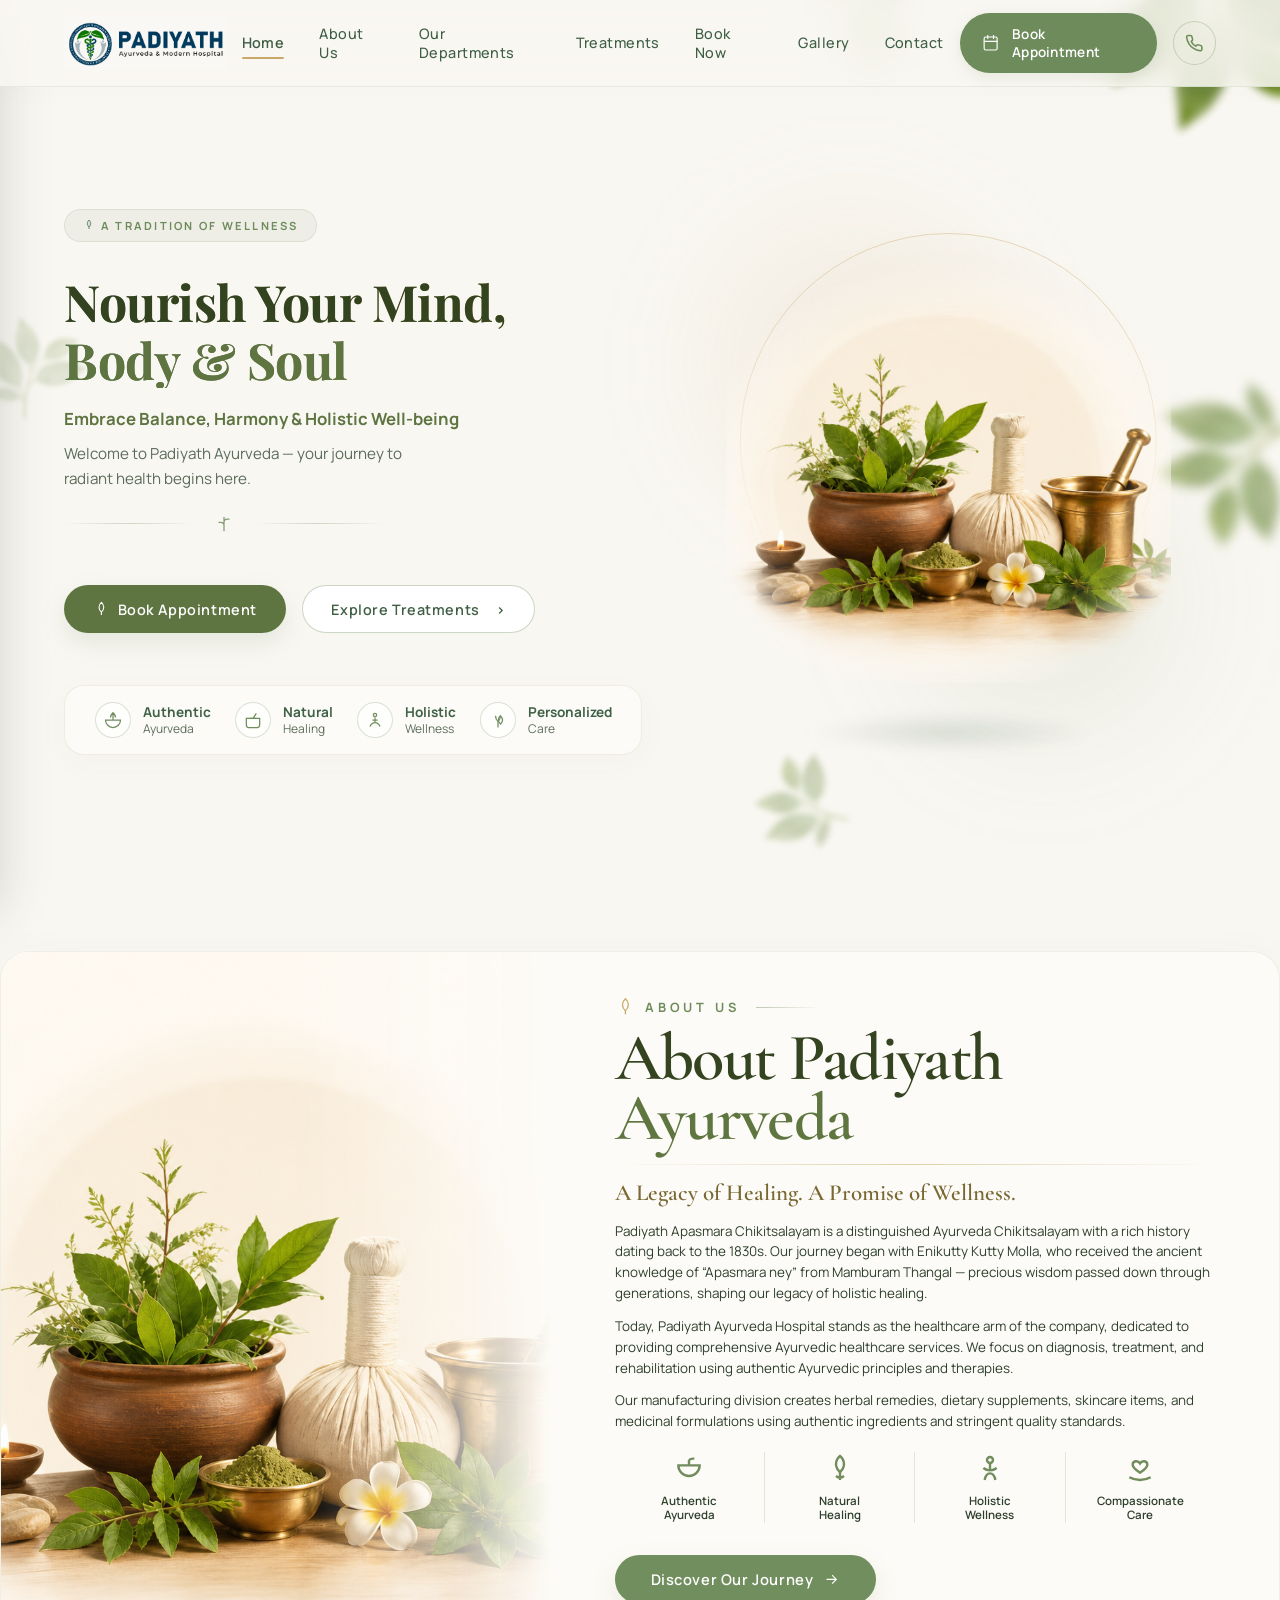
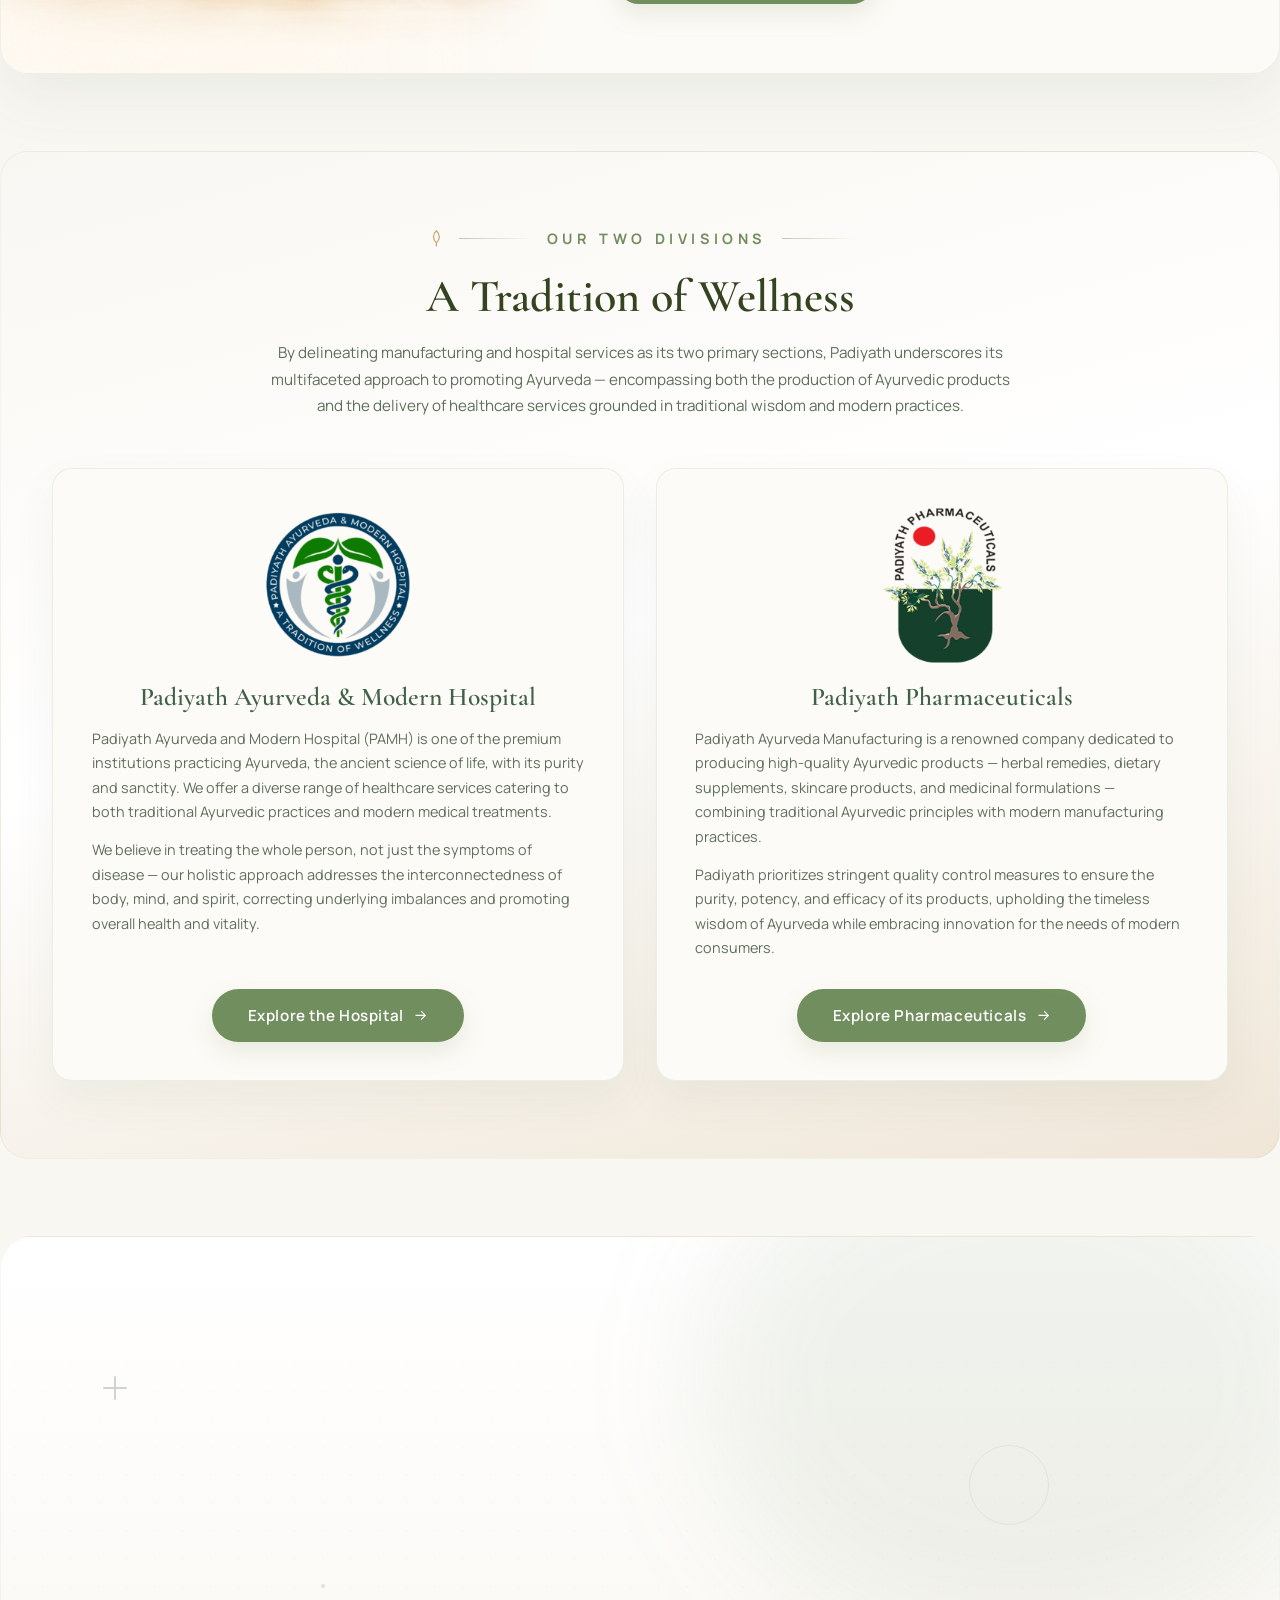
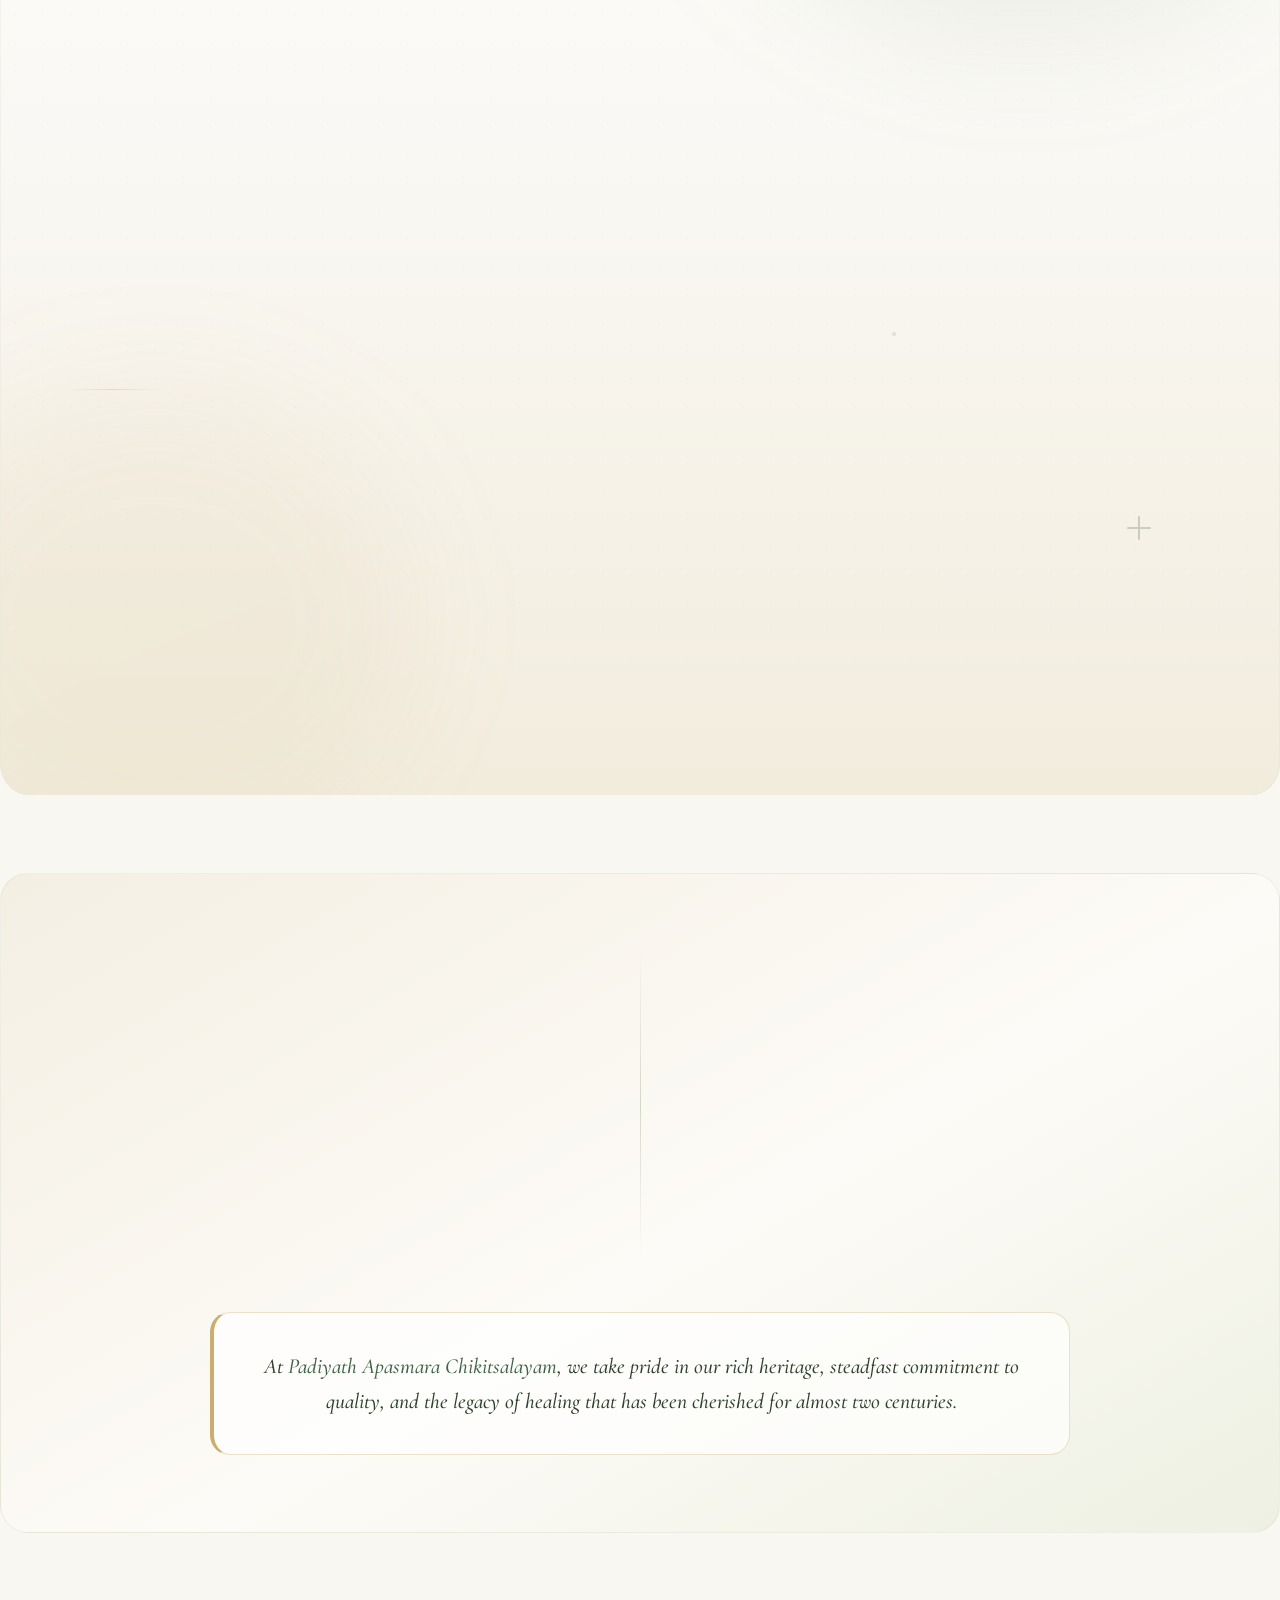
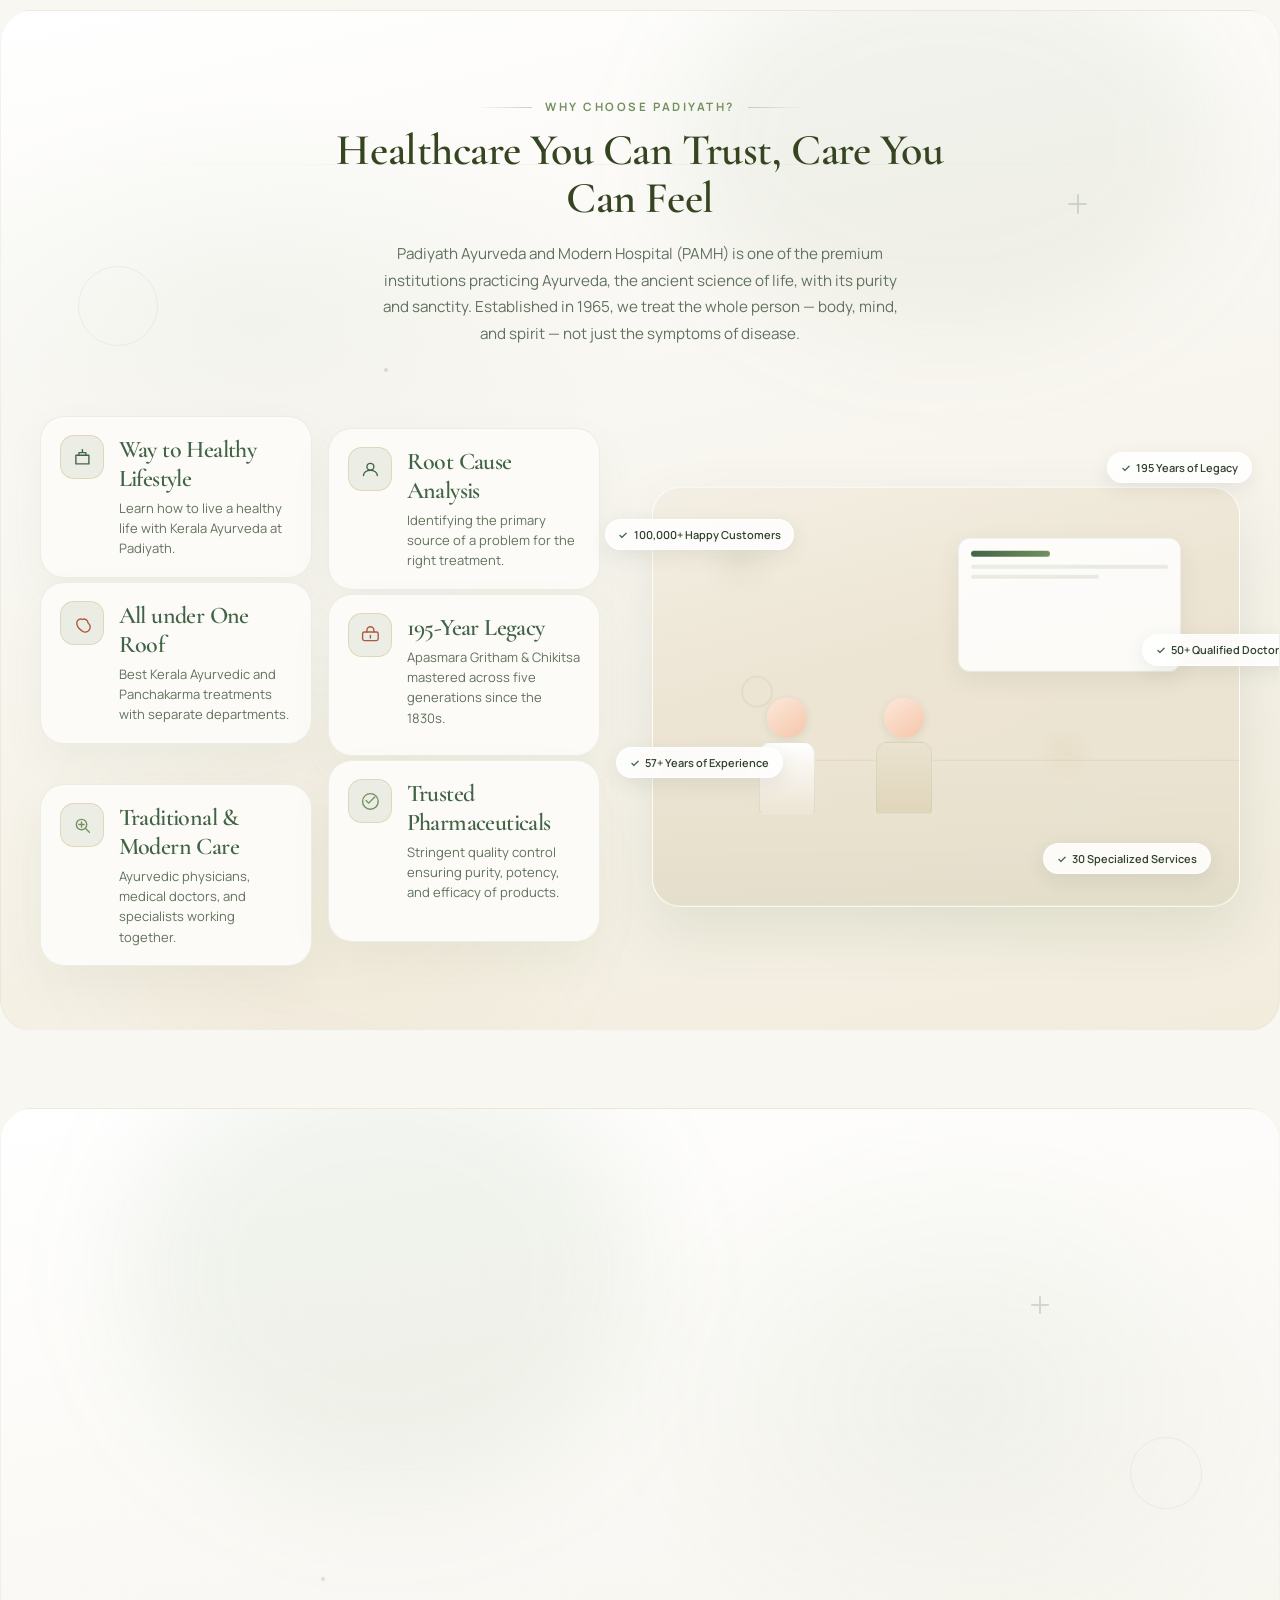
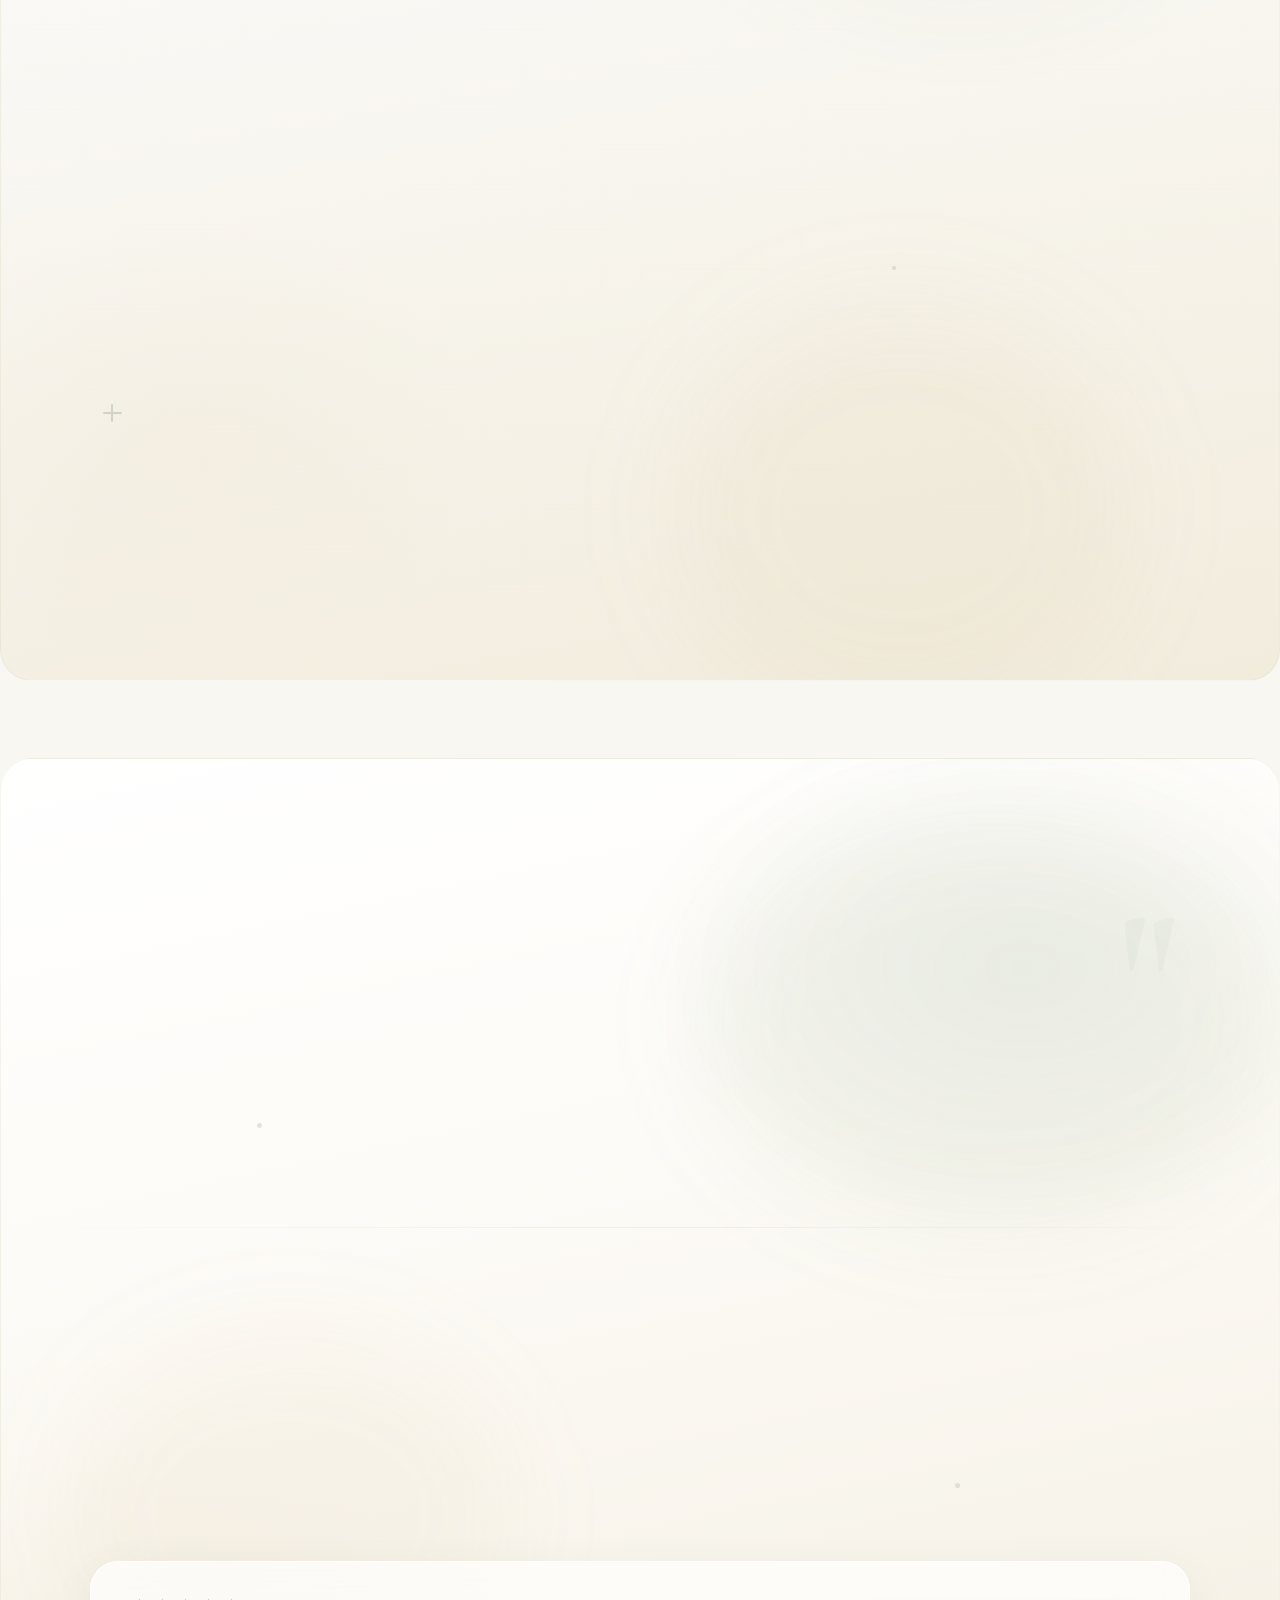
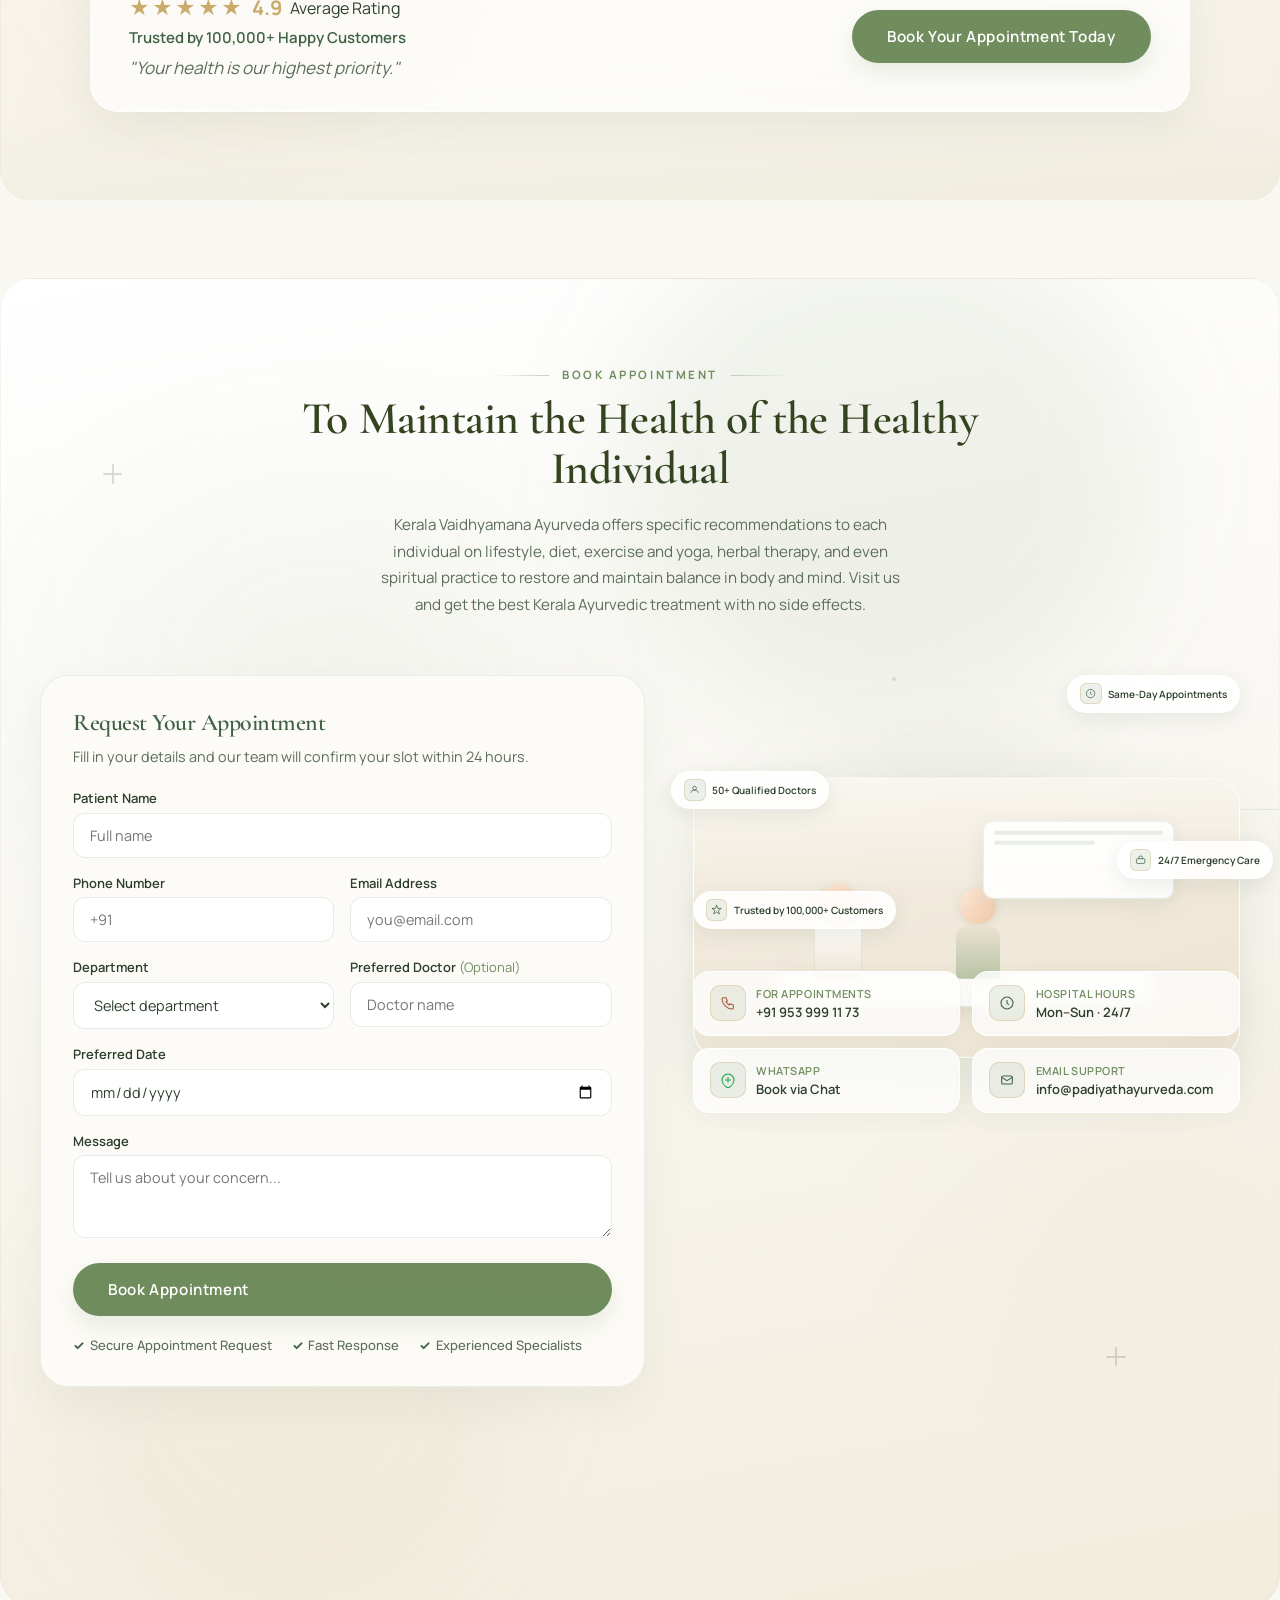
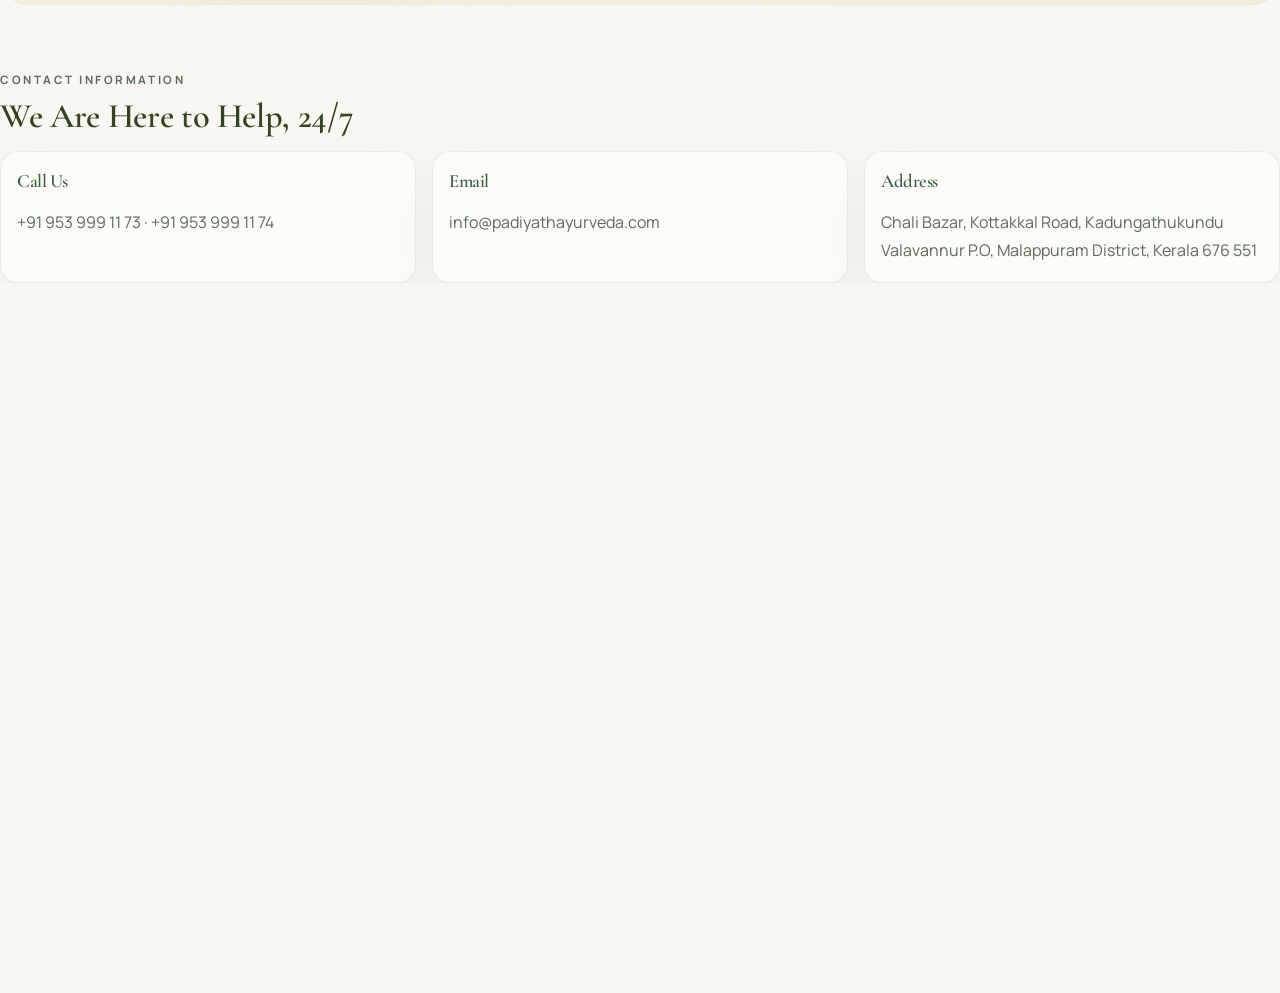
==== index.html @ 5a3c2c12 "refactor: remove deprecated sections from index.html, including featured department and specialists " ====
<!DOCTYPE html>
<html lang="en">
  <head>
    <meta charset="UTF-8" />
    <meta name="viewport" content="width=device-width, initial-scale=1.0" />
    <title>Ayur Padiyath — Premium Ayurveda Hospital</title>
    <link rel="preconnect" href="https://fonts.googleapis.com" />
    <link rel="preconnect" href="https://fonts.gstatic.com" crossorigin />
    <link
      href="https://fonts.googleapis.com/css2?family=Cormorant+Garamond:ital,wght@0,300;0,400;0,500;0,600;0,700;1,400&family=Playfair+Display:wght@500;600;700;800&family=Manrope:wght@300;400;500;600;700;800&family=Inter:wght@300;400;500;600&display=swap"
      rel="stylesheet"
    />
    <link rel="stylesheet" href="assets/css/styles.css?v=1.4.8" />
  </head>
  <body>
    <div class="nav-drawer" id="nav-drawer" aria-hidden="true" inert>
      <div class="nav-drawer-header">
        <img class="nav-drawer-logo-img" src="assets/images/logo.png" alt="Padiyath Ayurveda &amp; Modern Hospital" decoding="async" />
        <button type="button" class="nav-drawer-close" id="nav-drawer-close" aria-label="Close menu">
          <svg viewBox="0 0 24 24" fill="none" aria-hidden="true">
            <path d="M6 6l12 12M18 6L6 18" />
          </svg>
        </button>
      </div>
      <nav class="nav-drawer-links" aria-label="Mobile navigation">
        <a href="index.html" class="nav-drawer-link active">
          <svg viewBox="0 0 24 24" fill="none" aria-hidden="true"><path d="M4 10.5 12 4l8 6.5V20a1 1 0 0 1-1 1h-5v-6H10v6H5a1 1 0 0 1-1-1v-9.5Z" /></svg>
          Home
        </a>
        <a href="about.html" class="nav-drawer-link">
          <svg viewBox="0 0 24 24" fill="none" aria-hidden="true"><rect x="4" y="8" width="16" height="12" rx="1" /><path d="M9 8V6a3 3 0 0 1 6 0v2" /></svg>
          About Us
        </a>
        <a href="departments.html" class="nav-drawer-link">
          <svg viewBox="0 0 24 24" fill="none" aria-hidden="true"><path d="M12 4v16M4 12h16" /><rect x="3" y="3" width="18" height="18" rx="3" /></svg>
          Departments
        </a>
        <a href="doctors.html" class="nav-drawer-link">
          <svg viewBox="0 0 24 24" fill="none" aria-hidden="true"><circle cx="9" cy="8" r="3" /><circle cx="17" cy="10" r="2.5" /><path d="M3 20c0-3.3 2.7-6 6-6M14 20c0-2.5 2-4.5 4.5-4.5" /></svg>
          Specialists
        </a>
        <a href="contact.html" class="nav-drawer-link">
          <svg viewBox="0 0 24 24" fill="none" aria-hidden="true"><rect x="4" y="6" width="16" height="12" rx="2" /><path d="M4 8l8 5 8-5" /></svg>
          Contact
        </a>
      </nav>
    </div>
    <div class="nav-drawer-overlay" id="nav-drawer-overlay" hidden></div>

    <main class="page-shell">
      <!-- Soft Moving Sunlight Overlay -->
      <div class="sunlight-overlay" aria-hidden="true"></div>
      
      <div class="hero-viewport">
      <header class="top-nav" aria-label="Primary navigation" id="top-nav">
        <div class="nav-brand-group">
          <button type="button" class="nav-menu-btn" id="nav-menu-btn" aria-label="Open menu" aria-expanded="false" aria-controls="nav-drawer">
            <svg viewBox="0 0 24 24" fill="none" aria-hidden="true">
              <path d="M4 7h16M4 12h16M4 17h16" stroke="currentColor" stroke-width="2" stroke-linecap="round"/>
            </svg>
          </button>
          <a class="brand" href="index.html" aria-label="Padiyath Ayurveda &amp; Modern Hospital home">
            <img
              class="brand-logo-img"
              src="assets/images/logo.png"
              alt="Padiyath Ayurveda &amp; Modern Hospital"
              decoding="async"
            />
          </a>
        </div>

        <nav class="nav-links">
          <a href="index.html" class="active">Home</a>
          <a href="about.html">About Us</a>
          <a href="departments.html">Our Departments</a>
          <a href="departments.html">Treatments</a>
          <a href="index.html#appointment">Book Now</a>
          <a href="about.html#gallery">Gallery</a>
          <a href="contact.html">Contact</a>
        </nav>

        <div class="nav-actions">
          <a class="book-btn" href="#appointment">
            <svg viewBox="0 0 24 24" fill="none" stroke="currentColor" stroke-width="2" stroke-linecap="round" stroke-linejoin="round" aria-hidden="true" style="width: 1.1rem; height: 1.1rem; margin-right: 0.4rem;">
              <rect x="3" y="4" width="18" height="18" rx="2" ry="2"/>
              <line x1="16" y1="2" x2="16" y2="6"/>
              <line x1="8" y1="2" x2="8" y2="6"/>
              <line x1="3" y1="10" x2="21" y2="10"/>
            </svg>
            Book Appointment
          </a>
          <a class="phone-btn" href="tel:+919539991173" aria-label="Call Us">
            <svg viewBox="0 0 24 24" fill="none" stroke="currentColor" stroke-width="2" stroke-linecap="round" stroke-linejoin="round" aria-hidden="true">
              <path d="M22 16.92v3a2 2 0 0 1-2.18 2 19.79 19.79 0 0 1-8.63-3.07 19.5 19.5 0 0 1-6-6 19.79 19.79 0 0 1-3.07-8.67A2 2 0 0 1 4.11 2h3a2 2 0 0 1 2 1.72 12.84 12.84 0 0 0 .7 2.81 2 2 0 0 1-.45 2.11L8.09 9.91a16 16 0 0 0 6 6l1.27-1.27a2 2 0 0 1 2.11-.45 12.84 12.84 0 0 0 2.81.7A2 2 0 0 1 22 16.92z"/>
            </svg>
          </a>
        </div>
      </header>

      <div class="hero-leaf-deco" aria-hidden="true">
        <img class="hero-leaf hero-leaf--tr" src="assets/images/leaf_deco.png" alt="" loading="eager" decoding="async" />
        <img class="hero-leaf hero-leaf--tr2" src="assets/images/leaf_deco.png" alt="" loading="eager" decoding="async" />
        <img class="hero-leaf hero-leaf--left" src="assets/images/leaf_deco.png" alt="" loading="eager" decoding="async" />
        <img class="hero-leaf hero-leaf--r2" src="assets/images/leaf_deco.png" alt="" loading="eager" decoding="async" />
        <img class="hero-leaf hero-leaf--r3" src="assets/images/leaf_deco.png" alt="" loading="eager" decoding="async" />
      </div>
      <section class="hero-section">
        <section class="hero-left" aria-label="Hero text content">
          <div class="eyebrow fade-in-up">
            <svg viewBox="0 0 24 24" fill="none" stroke="currentColor" stroke-width="2" class="eyebrow-leaf-icon" aria-hidden="true">
              <path d="M12 2C7.5 6 7.5 12 12 16c4.5-4 4.5-10 0-14z"/>
              <path d="M12 16v4"/>
            </svg>
            A TRADITION OF WELLNESS
          </div>
          
          <h1 class="reveal-heading">
            <span class="heading-line">Nourish Your Mind,</span>
            <span class="heading-line text-accent">Body &amp; Soul</span>
          </h1>

          <p class="hero-tagline fade-in-up-delay">Embrace Balance, Harmony &amp; Holistic Well-being</p>

          <p class="hero-subtitle fade-in-up-delay">
            Welcome to Padiyath Ayurveda — your journey to radiant health begins here.
          </p>

          <!-- Minimal Leaf Divider -->
          <div class="leaf-divider fade-in-up-delay">
            <span class="line"></span>
            <span class="leaf-icon">
              <svg viewBox="0 0 24 24" fill="none" stroke="currentColor" stroke-width="1.5" stroke-linecap="round" stroke-linejoin="round">
                <path d="M12 20V10M12 10a4 4 0 0 1 4-4h2M12 14a4 4 0 0 0-4-4H6M12 10V4"/>
              </svg>
            </span>
            <span class="line"></span>
          </div>

          <div class="hero-cta-row fade-in-up-delay-2">
            <a class="btn-primary" href="#appointment">
              <svg viewBox="0 0 24 24" fill="none" stroke="currentColor" stroke-width="2" class="btn-leaf-icon">
                <path d="M12 2C7.5 6 7.5 12 12 16c4.5-4 4.5-10 0-14z"/>
                <path d="M12 16v4"/>
              </svg>
              Book Appointment
            </a>
            <a class="btn-secondary" href="departments.html">
              Explore Treatments <span class="chevron">&gt;</span>
            </a>
          </div>

          <!-- Glass Features Row -->
          <div class="hero-glass-features fade-in-up-delay-2">
            <div class="glass-feature-item">
              <span class="glass-feature-icon">
                <svg viewBox="0 0 24 24" fill="none" stroke="currentColor" stroke-width="1.5">
                  <path d="M12 21a9 9 0 0 0 9-9H3a9 9 0 0 0 9 9Z"/>
                  <path d="M12 12V3M12 3c1.5 1.5 3 4 3 6M12 3c-1.5 1.5-3 4-3 6"/>
                </svg>
              </span>
              <div class="glass-feature-text">
                <strong>Authentic</strong>
                <span>Ayurveda</span>
              </div>
            </div>

            <div class="glass-feature-item">
              <span class="glass-feature-icon">
                <svg viewBox="0 0 24 24" fill="none" stroke="currentColor" stroke-width="1.5">
                  <path d="M4 10h16v8a3 3 0 0 1-3 3H7a3 3 0 0 1-3-3v-8Z"/>
                  <path d="M16 4l-4 6M8 10h8"/>
                </svg>
              </span>
              <div class="glass-feature-text">
                <strong>Natural</strong>
                <span>Healing</span>
              </div>
            </div>

            <div class="glass-feature-item">
              <span class="glass-feature-icon">
                <svg viewBox="0 0 24 24" fill="none" stroke="currentColor" stroke-width="1.5">
                  <circle cx="12" cy="6" r="2"/>
                  <path d="M6 20c1-3 3-5 6-5s5 2 6 5M12 9v6M9 12h6"/>
                </svg>
              </span>
              <div class="glass-feature-text">
                <strong>Holistic</strong>
                <span>Wellness</span>
              </div>
            </div>

            <div class="glass-feature-item">
              <span class="glass-feature-icon">
                <svg viewBox="0 0 24 24" fill="none" stroke="currentColor" stroke-width="1.5">
                  <path d="M12 14c2-2 3-5 3-7M12 14c-2-2-3-5-3-7M12 14v7"/>
                  <path d="M15 7c1.5 1.5 2.5 3 2.5 5S16 16 15 17c-1-1-2.5-3-2.5-5s1-4 2.5-5Z"/>
                </svg>
              </span>
              <div class="glass-feature-text">
                <strong>Personalized</strong>
                <span>Care</span>
              </div>
            </div>
          </div>
        </section>

        <section class="hero-right" aria-label="Premium Ayurvedic setting">
          <div class="hero-visual-shell">
            <!-- Ambient glows -->
            <div class="hero-glow-1"></div>
            <div class="hero-glow-2"></div>
            
            <!-- Arch/Dome frame holding the image -->
            <div class="hero-image-frame-ayur">
              <img
                class="hero-image-ayur"
                src="assets/images/ayur_hero_blend.png"
                alt="Ayurvedic Wellness Retreat herbs oils Kizhi bundle"
                width="1200"
                height="900"
                decoding="async"
                fetchpriority="high"
              />
            </div>

          </div>
        </section>
      </section>
      </div>

      <section class="about-section abt-split" id="about-us" aria-labelledby="about-heading">
        <div class="abt-split-media reveal">
          <img
            class="abt-split-image"
            src="assets/images/ayur_hero_blend.png"
            alt="Ayurvedic herbs, brass mortar and herbal preparations at Padiyath Ayurveda"
            loading="lazy"
            decoding="async"
          />
        </div>

        <div class="abt-split-content reveal reveal-delay-1">
          <div class="abt-kicker">
            <span class="abt-kicker-leaf" aria-hidden="true">
              <svg viewBox="0 0 24 24" fill="none" stroke="currentColor" stroke-width="1.5">
                <path d="M12 2C7.5 6 7.5 12 12 16c4.5-4 4.5-10 0-14z"/>
                <path d="M12 16v4"/>
              </svg>
            </span>
            <span class="abt-kicker-label">
              <span class="abt-kicker-line" aria-hidden="true"></span>
              About Us
              <span class="abt-kicker-line" aria-hidden="true"></span>
            </span>
          </div>

          <h2 id="about-heading" class="abt-split-heading">
            About Padiyath<br /><span class="abt-heading-accent">Ayurveda</span>
          </h2>

          <p class="abt-split-tagline">A Legacy of Healing. A Promise of Wellness.</p>

          <p class="about-description">
            Padiyath Apasmara Chikitsalayam is a distinguished Ayurveda Chikitsalayam with a rich
            history dating back to the 1830s. Our journey began with Enikutty Kutty Molla, who
            received the ancient knowledge of “Apasmara ney” from Mamburam Thangal — precious
            wisdom passed down through generations, shaping our legacy of holistic healing.
          </p>
          <p class="about-description">
            Today, Padiyath Ayurveda Hospital stands as the healthcare arm of the company,
            dedicated to providing comprehensive Ayurvedic healthcare services. We focus on
            diagnosis, treatment, and rehabilitation using authentic Ayurvedic principles and therapies.
          </p>
          <p class="about-description">
            Our manufacturing division creates herbal remedies, dietary supplements, skincare
            items, and medicinal formulations using authentic ingredients and stringent quality standards.
          </p>

          <div class="abt-split-features" role="list">
            <div class="abt-split-feature" role="listitem">
              <span class="abt-split-feature-icon" aria-hidden="true">
                <svg viewBox="0 0 24 24" fill="none" stroke="currentColor" stroke-width="1.5">
                  <path d="M4 10h16a8 8 0 0 1-16 0Z"/>
                  <path d="M12 10V6M12 6c1.2-1 2.5-1.2 4-1"/>
                </svg>
              </span>
              <span>Authentic<br />Ayurveda</span>
            </div>
            <span class="abt-split-feature-divider" aria-hidden="true"></span>
            <div class="abt-split-feature" role="listitem">
              <span class="abt-split-feature-icon" aria-hidden="true">
                <svg viewBox="0 0 24 24" fill="none" stroke="currentColor" stroke-width="1.5">
                  <path d="M12 3C8 6.5 8 11.5 12 15c4-3.5 4-8.5 0-12z"/>
                  <path d="M12 15v6M9 18c1 .8 2 1.2 3 1.2s2-.4 3-1.2"/>
                </svg>
              </span>
              <span>Natural<br />Healing</span>
            </div>
            <span class="abt-split-feature-divider" aria-hidden="true"></span>
            <div class="abt-split-feature" role="listitem">
              <span class="abt-split-feature-icon" aria-hidden="true">
                <svg viewBox="0 0 24 24" fill="none" stroke="currentColor" stroke-width="1.5">
                  <circle cx="12" cy="6" r="2.25"/>
                  <path d="M12 9v5M8 21c.5-3 2-5 4-5s3.5 2 4 5M7 12c1.5 1.2 3.2 1.8 5 1.8s3.5-.6 5-1.8"/>
                </svg>
              </span>
              <span>Holistic<br />Wellness</span>
            </div>
            <span class="abt-split-feature-divider" aria-hidden="true"></span>
            <div class="abt-split-feature" role="listitem">
              <span class="abt-split-feature-icon" aria-hidden="true">
                <svg viewBox="0 0 24 24" fill="none" stroke="currentColor" stroke-width="1.5">
                  <path d="M12 8.5c1.5-2.5 5.5-2 5.5 1 0 2-2.5 4-5.5 6-3-2-5.5-4-5.5-6 0-3 4-3.5 5.5-1z"/>
                  <path d="M4 19c2.5 1.5 5 2 8 2s5.5-.5 8-2"/>
                </svg>
              </span>
              <span>Compassionate<br />Care</span>
            </div>
          </div>

          <a class="btn-primary about-cta" href="about.html">
            Discover Our Journey
            <svg viewBox="0 0 24 24" fill="none" aria-hidden="true">
              <path d="M5 12h14M13 6l6 6-6 6" />
            </svg>
          </a>
        </div>
      </section>

      <section class="tow-section" id="tradition-of-wellness" aria-labelledby="tow-heading">
        <header class="tow-header reveal">
          <div class="abt-kicker">
            <span class="abt-kicker-leaf" aria-hidden="true">
              <svg viewBox="0 0 24 24" fill="none" stroke="currentColor" stroke-width="1.5">
                <path d="M12 2C7.5 6 7.5 12 12 16c4.5-4 4.5-10 0-14z"/>
                <path d="M12 16v4"/>
              </svg>
            </span>
            <span class="abt-kicker-label">
              <span class="abt-kicker-line" aria-hidden="true"></span>
              Our Two Divisions
              <span class="abt-kicker-line" aria-hidden="true"></span>
            </span>
          </div>
          <h2 id="tow-heading" class="tow-heading">A Tradition of Wellness</h2>
          <p class="tow-intro">
            By delineating manufacturing and hospital services as its two primary sections,
            Padiyath underscores its multifaceted approach to promoting Ayurveda — encompassing
            both the production of Ayurvedic products and the delivery of healthcare services
            grounded in traditional wisdom and modern practices.
          </p>
        </header>

        <div class="tow-grid">
          <article class="tow-card reveal reveal-delay-1">
            <img
              class="tow-card-img"
              src="assets/images/division-1.png"
              alt="Padiyath Ayurveda &amp; Modern Hospital division"
              width="240"
              height="210"
              loading="lazy"
              decoding="async"
            />
            <h3 class="tow-card-title">Padiyath Ayurveda &amp; Modern Hospital</h3>
            <p class="tow-card-desc">
              Padiyath Ayurveda and Modern Hospital (PAMH) is one of the premium institutions
              practicing Ayurveda, the ancient science of life, with its purity and sanctity. We
              offer a diverse range of healthcare services catering to both traditional Ayurvedic
              practices and modern medical treatments.
            </p>
            <p class="tow-card-desc">
              We believe in treating the whole person, not just the symptoms of disease — our
              holistic approach addresses the interconnectedness of body, mind, and spirit,
              correcting underlying imbalances and promoting overall health and vitality.
            </p>
            <a class="btn-primary tow-card-cta" href="department.html?dept=padiyath-ayurveda">
              Explore the Hospital
              <svg viewBox="0 0 24 24" fill="none" aria-hidden="true">
                <path d="M5 12h14M13 6l6 6-6 6" />
              </svg>
            </a>
          </article>

          <article class="tow-card reveal reveal-delay-2">
            <img
              class="tow-card-img"
              src="assets/images/division-2.png"
              alt="Padiyath Pharmaceuticals division"
              width="240"
              height="210"
              loading="lazy"
              decoding="async"
            />
            <h3 class="tow-card-title">Padiyath Pharmaceuticals</h3>
            <p class="tow-card-desc">
              Padiyath Ayurveda Manufacturing is a renowned company dedicated to producing
              high-quality Ayurvedic products — herbal remedies, dietary supplements, skincare
              products, and medicinal formulations — combining traditional Ayurvedic principles
              with modern manufacturing practices.
            </p>
            <p class="tow-card-desc">
              Padiyath prioritizes stringent quality control measures to ensure the purity,
              potency, and efficacy of its products, upholding the timeless wisdom of Ayurveda
              while embracing innovation for the needs of modern consumers.
            </p>
            <a class="btn-primary tow-card-cta" href="departments.html">
              Explore Pharmaceuticals
              <svg viewBox="0 0 24 24" fill="none" aria-hidden="true">
                <path d="M5 12h14M13 6l6 6-6 6" />
              </svg>
            </a>
          </article>
        </div>
      </section>

      <section class="departments-section" id="featured-departments" aria-labelledby="dept-heading">
        <div class="dept-cursor-glow" aria-hidden="true"></div>
        <div class="dept-bg" aria-hidden="true">
          <div class="dept-bg-glow dept-bg-glow--1"></div>
          <div class="dept-bg-glow dept-bg-glow--2"></div>
          <div class="dept-bg-pattern"></div>
          <div class="dept-deco dept-deco--plus dept-deco--1"></div>
          <div class="dept-deco dept-deco--plus dept-deco--2"></div>
          <div class="dept-deco dept-deco--ring"></div>
          <div class="dept-deco dept-deco--line"></div>
          <div class="dept-particles" aria-hidden="true"></div>
        </div>

        <header class="dept-header reveal">
          <p class="dept-label">Our Departments</p>
          <h2 id="dept-heading">Specialized Care for Every Stage of Life</h2>
          <p class="dept-intro">
            Padiyath offers the best Ayurvedic treatments for all age groups — from traditional
            Kerala Ayurveda and Panchakarma to specialized clinics, all under one roof.
          </p>
          <a class="btn-primary dept-header-cta" href="departments.html">
            View All Departments
            <svg viewBox="0 0 24 24" fill="none" aria-hidden="true">
              <path d="M5 12h14M13 6l6 6-6 6" />
            </svg>
          </a>
        </header>

        <div class="dept-grid">
          <a href="department.html?dept=padiyath-ayurveda" class="dept-card reveal reveal-delay-1" data-tilt>
            <div class="dept-card-media dept-card-media--cardiology">
              <img class="dept-logo" src="assets/images/padiyath%20department%20logos-02.png" alt="Padiyath Ayurveda" loading="lazy" decoding="async" />
            </div>
            <div class="dept-card-body">
              <h3>Padiyath Ayurveda</h3>
              <p>Traditional Kerala Ayurvedic and Panchakarma treatments for all age groups.</p>
              <span class="dept-card-link">
                Explore Department
                <svg viewBox="0 0 24 24" fill="none" aria-hidden="true">
                  <path d="M5 12h14M13 6l6 6-6 6" />
                </svg>
              </span>
            </div>
          </a>

          <a href="department.html?dept=ayurvedic-cosmetic-clinic" class="dept-card reveal reveal-delay-2" data-tilt>
            <div class="dept-card-media dept-card-media--orthopedics">
              <img class="dept-logo" src="assets/images/padiyath%20department%20logos-05.png" alt="Ayuglow Cosmetic Clinic" loading="lazy" decoding="async" />
            </div>
            <div class="dept-card-body">
              <h3>Ayurvedic Cosmetic Clinic</h3>
              <p>Natural skin, hair, and beauty care rooted in Ayurvedic formulations.</p>
              <span class="dept-card-link">
                Explore Department
                <svg viewBox="0 0 24 24" fill="none" aria-hidden="true">
                  <path d="M5 12h14M13 6l6 6-6 6" />
                </svg>
              </span>
            </div>
          </a>

          <a href="department.html?dept=physiotherapy-rehab" class="dept-card reveal reveal-delay-3" data-tilt>
            <div class="dept-card-media dept-card-media--pediatrics">
              <img class="dept-logo" src="assets/images/padiyath%20department%20logos-06%20(1).png" alt="Move Ease Physio and Rehab Centre" loading="lazy" decoding="async" />
            </div>
            <div class="dept-card-body">
              <h3>Physiotherapy &amp; Rehab Clinic</h3>
              <p>Physiotherapy and rehabilitation programs for recovery and mobility.</p>
              <span class="dept-card-link">
                Explore Department
                <svg viewBox="0 0 24 24" fill="none" aria-hidden="true">
                  <path d="M5 12h14M13 6l6 6-6 6" />
                </svg>
              </span>
            </div>
          </a>

          <a href="department.html?dept=post-delivery-care" class="dept-card reveal reveal-delay-4" data-tilt>
            <div class="dept-card-media dept-card-media--neurology">
              <img class="dept-logo" src="assets/images/padiyath%20department%20logos-04.png" alt="Babymaa Post Delivery Care" loading="lazy" decoding="async" />
            </div>
            <div class="dept-card-body">
              <h3>Post Delivery Care</h3>
              <p>Traditional Ayurvedic postnatal care for mothers and newborns.</p>
              <span class="dept-card-link">
                Explore Department
                <svg viewBox="0 0 24 24" fill="none" aria-hidden="true">
                  <path d="M5 12h14M13 6l6 6-6 6" />
                </svg>
              </span>
            </div>
          </a>

          <a href="department.html?dept=super-speciality-clinic" class="dept-card reveal reveal-delay-5" data-tilt>
            <div class="dept-card-media dept-card-media--general">
              <img class="dept-logo" src="assets/images/padiyath%20department%20logos-03.png" alt="Padiyath Super Speciality Clinic" loading="lazy" decoding="async" />
            </div>
            <div class="dept-card-body">
              <h3>Super Speciality Clinic</h3>
              <p>Integrated super speciality consultations and advanced treatments.</p>
              <span class="dept-card-link">
                Explore Department
                <svg viewBox="0 0 24 24" fill="none" aria-hidden="true">
                  <path d="M5 12h14M13 6l6 6-6 6" />
                </svg>
              </span>
            </div>
          </a>

        </div>
      </section>

      <section class="heritage-section" id="padiyath-heritage" aria-labelledby="heritage-heading">
        <div class="heritage-inner">
          <div class="heritage-col reveal">
            <div class="abt-kicker heritage-kicker">
              <span class="abt-kicker-leaf" aria-hidden="true">
                <svg viewBox="0 0 24 24" fill="none" stroke="currentColor" stroke-width="1.5">
                  <path d="M12 2C7.5 6 7.5 12 12 16c4.5-4 4.5-10 0-14z"/>
                  <path d="M12 16v4"/>
                </svg>
              </span>
              <span class="abt-kicker-label">
                <span class="abt-kicker-line" aria-hidden="true"></span>
                The Origin of
                <span class="abt-kicker-line" aria-hidden="true"></span>
              </span>
            </div>
            <h2 id="heritage-heading" class="heritage-heading">Padiyath</h2>
            <p class="heritage-desc">
              The name “Padiyath” holds a special significance. It was acquired when Moideen Haji
              Paappa purchased the Padiyath Naalukettu house from Hindu Nair brothers near
              Valavannur Paadam. This historic house became the epicenter for the creation and
              preservation of ‘Apasmara neyy,’ giving rise to the name “Padiyath Apasmara Neyy.”
            </p>
            <p class="heritage-note">Padiyath offers the best Ayurvedic treatments for all age groups.</p>
          </div>

          <span class="heritage-divider" aria-hidden="true"></span>

          <div class="heritage-col reveal reveal-delay-1">
            <h3 class="heritage-subheading">Legacy and Expertise</h3>
            <p class="heritage-desc">
              With a legacy spanning 195 years, Padiyath Apasmara Gritham and Chikitsa have been
              mastered by Enikutty Molla and passed down through generations, reaching its zenith
              with Padiyath Kunjimon Haji, the fifth generation heir. Our commitment to medical
              preparations spans 40 years, and Padiyath Pharmaceuticals has stood tall for 18
              years, embodying our dedication to traditional healing practices.
            </p>
            <div class="heritage-stats" role="list">
              <div class="heritage-stat" role="listitem">
                <strong>195</strong>
                <span>Years of Legacy</span>
              </div>
              <span class="heritage-stat-divider" aria-hidden="true"></span>
              <div class="heritage-stat" role="listitem">
                <strong>40</strong>
                <span>Years of Medical Preparations</span>
              </div>
              <span class="heritage-stat-divider" aria-hidden="true"></span>
              <div class="heritage-stat" role="listitem">
                <strong>18</strong>
                <span>Years of Pharmaceuticals</span>
              </div>
            </div>
          </div>
        </div>

        <blockquote class="heritage-quote reveal">
          At <em>Padiyath Apasmara Chikitsalayam</em>, we take pride in our rich heritage,
          steadfast commitment to quality, and the legacy of healing that has been cherished for
          almost two centuries.
        </blockquote>
      </section>


      <section class="why-section" id="why-choose-us" aria-labelledby="why-heading">
        <div class="why-cursor-glow" aria-hidden="true"></div>
        <div class="why-bg" aria-hidden="true">
          <div class="why-bg-gradient"></div>
          <div class="why-bg-glow why-bg-glow--1"></div>
          <div class="why-bg-glow why-bg-glow--2"></div>
          <div class="why-bg-curve"></div>
          <div class="why-deco why-deco--plus why-deco--1"></div>
          <div class="why-deco why-deco--plus why-deco--2"></div>
          <div class="why-deco why-deco--ring"></div>
          <div class="why-deco why-deco--shape"></div>
          <div class="why-particle why-particle--1"></div>
          <div class="why-particle why-particle--2"></div>
          <div class="why-particle why-particle--3"></div>
        </div>

        <header class="why-header reveal">
          <p class="why-label">Why Choose Padiyath?</p>
          <h2 id="why-heading">Healthcare You Can Trust, Care You Can Feel</h2>
          <p class="why-intro">
            Padiyath Ayurveda and Modern Hospital (PAMH) is one of the premium institutions
            practicing Ayurveda, the ancient science of life, with its purity and sanctity.
            Established in 1965, we treat the whole person — body, mind, and spirit — not just
            the symptoms of disease.
          </p>
        </header>

        <div class="why-main">
          <div class="why-features reveal reveal-delay-1">
            <article class="why-card why-card--offset-1" data-why-tilt>
              <span class="why-card-icon" aria-hidden="true">
                <svg viewBox="0 0 24 24" fill="none">
                  <path d="M4.5 9.5h15v10h-15z" />
                  <path d="M8 9.5V6.5h8v3" />
                  <path d="M12 3v3" />
                </svg>
              </span>
              <div>
                <h3>Way to Healthy Lifestyle</h3>
                <p>Learn how to live a healthy life with Kerala Ayurveda at Padiyath.</p>
              </div>
            </article>

            <article class="why-card why-card--offset-2" data-why-tilt>
              <span class="why-card-icon" aria-hidden="true">
                <svg viewBox="0 0 24 24" fill="none">
                  <path d="M12 5a4 4 0 1 1 0 8 4 4 0 0 1 0-8Z" />
                  <path d="M4 19c0-3.314 3.582-6 8-6s8 2.686 8 6" />
                </svg>
              </span>
              <div>
                <h3>Root Cause Analysis</h3>
                <p>Identifying the primary source of a problem for the right treatment.</p>
              </div>
            </article>

            <article class="why-card" data-why-tilt>
              <span class="why-card-icon why-card-icon--rose" aria-hidden="true">
                <svg viewBox="0 0 24 24" fill="none">
                  <path d="M12 21s-6.5-4.35-6.5-9.5A4.5 4.5 0 0 1 12 7.5a4.5 4.5 0 0 1 6.5 4A4.5 4.5 0 0 1 12 21Z" />
                </svg>
              </span>
              <div>
                <h3>All under One Roof</h3>
                <p>Best Kerala Ayurvedic and Panchakarma treatments with separate departments.</p>
              </div>
            </article>

            <article class="why-card why-card--offset-1" data-why-tilt>
              <span class="why-card-icon why-card-icon--red" aria-hidden="true">
                <svg viewBox="0 0 24 24" fill="none">
                  <rect x="3" y="8" width="18" height="10" rx="2" />
                  <path d="M8 8V6a4 4 0 0 1 8 0v2" />
                  <path d="M12 12v3" />
                </svg>
              </span>
              <div>
                <h3>195-Year Legacy</h3>
                <p>Apasmara Gritham &amp; Chikitsa mastered across five generations since the 1830s.</p>
              </div>
            </article>

            <article class="why-card why-card--offset-2" data-why-tilt>
              <span class="why-card-icon why-card-icon--purple" aria-hidden="true">
                <svg viewBox="0 0 24 24" fill="none">
                  <circle cx="11" cy="11" r="6" />
                  <path d="M16 16l4 4" />
                  <path d="M11 8v6M8 11h6" />
                </svg>
              </span>
              <div>
                <h3>Traditional &amp; Modern Care</h3>
                <p>Ayurvedic physicians, medical doctors, and specialists working together.</p>
              </div>
            </article>

            <article class="why-card" data-why-tilt>
              <span class="why-card-icon why-card-icon--teal" aria-hidden="true">
                <svg viewBox="0 0 24 24" fill="none">
                  <path d="M7 11l3 3 7-7" />
                  <circle cx="12" cy="12" r="9" />
                </svg>
              </span>
              <div>
                <h3>Trusted Pharmaceuticals</h3>
                <p>Stringent quality control ensuring purity, potency, and efficacy of products.</p>
              </div>
            </article>
          </div>

          <div class="why-visual reveal reveal-delay-2" data-why-parallax>
            <div class="why-visual-glow" aria-hidden="true"></div>
            <div class="why-illustration">
              <div class="why-illus-floor"></div>
              <div class="why-illus-screen">
                <div class="why-illus-screen-bar"></div>
                <div class="why-illus-screen-line"></div>
                <div class="why-illus-screen-line why-illus-screen-line--short"></div>
              </div>
              <div class="why-illus-figure why-illus-figure--doctor" aria-hidden="true">
                <div class="why-illus-head"></div>
                <div class="why-illus-body"></div>
              </div>
              <div class="why-illus-figure why-illus-figure--patient" aria-hidden="true">
                <div class="why-illus-head"></div>
                <div class="why-illus-body"></div>
              </div>
              <div class="why-illus-shape why-illus-shape--1" aria-hidden="true"></div>
              <div class="why-illus-shape why-illus-shape--2" aria-hidden="true"></div>
              <div class="why-illus-shape why-illus-shape--3" aria-hidden="true"></div>
            </div>

            <article class="why-badge why-badge--1">
              <span aria-hidden="true">✓</span> 195 Years of Legacy
            </article>
            <article class="why-badge why-badge--2">
              <span aria-hidden="true">✓</span> 100,000+ Happy Customers
            </article>
            <article class="why-badge why-badge--3">
              <span aria-hidden="true">✓</span> 50+ Qualified Doctors
            </article>
            <article class="why-badge why-badge--4">
              <span aria-hidden="true">✓</span> 57+ Years of Experience
            </article>
            <article class="why-badge why-badge--5">
              <span aria-hidden="true">✓</span> 30 Specialized Services
            </article>
          </div>
        </div>
      </section>

      <section class="impact-section" id="our-impact" aria-labelledby="impact-heading">
        <div class="impact-cursor-glow" aria-hidden="true"></div>
        <div class="impact-bg" aria-hidden="true">
          <div class="impact-bg-gradient"></div>
          <div class="impact-bg-glow impact-bg-glow--1"></div>
          <div class="impact-bg-glow impact-bg-glow--2"></div>
          <div class="impact-bg-grid"></div>
          <div class="impact-deco impact-deco--plus impact-deco--1"></div>
          <div class="impact-deco impact-deco--plus impact-deco--2"></div>
          <div class="impact-deco impact-deco--ring"></div>
          <div class="impact-particle impact-particle--1"></div>
          <div class="impact-particle impact-particle--2"></div>
        </div>

        <header class="impact-header reveal">
          <p class="impact-label">Our Status in Numbers</p>
          <h2 id="impact-heading">Delivering Trusted Healthcare, One Patient at a Time</h2>
          <p class="impact-intro">
            With a legacy spanning 195 years, Padiyath Apasmara Gritham and Chikitsa have been
            mastered by Enikutty Molla and passed down through generations, reaching its zenith with
            Padiyath Kunjimon Haji, the fifth generation heir. Our commitment to medical
            preparations spans 40 years, and Padiyath Pharmaceuticals has stood tall for 18 years.
          </p>
        </header>

        <div class="impact-main">
          <div class="impact-dashboard-wrap reveal reveal-delay-1" data-impact-parallax>
            <div class="impact-dashboard-glow" aria-hidden="true"></div>
            <div class="impact-dashboard">
              <svg class="impact-rings" viewBox="0 0 400 400" aria-hidden="true">
                <circle class="impact-ring impact-ring--1" cx="200" cy="200" r="185" />
                <circle class="impact-ring impact-ring--2" cx="200" cy="200" r="155" />
                <circle class="impact-ring impact-ring--3" cx="200" cy="200" r="125" />
                <circle class="impact-ring impact-ring--pulse" cx="200" cy="200" r="95" />
              </svg>
              <div class="impact-dashboard-center">
                <p class="impact-center-value">
                  <span class="impact-count" data-target="195" data-suffix="">0</span>
                </p>
                <p class="impact-center-label">Years of Legacy</p>
              </div>
            </div>

            <article class="impact-orbit-badge impact-orbit-badge--1">
              <span class="impact-orbit-icon" aria-hidden="true">
                <svg viewBox="0 0 24 24" fill="none"><path d="M4.5 9.5h15v10h-15z" /><path d="M8 9.5V6.5h8v3" /></svg>
              </span>
              195 Years of Legacy
            </article>
            <article class="impact-orbit-badge impact-orbit-badge--2">
              <span class="impact-orbit-icon" aria-hidden="true">
                <svg viewBox="0 0 24 24" fill="none"><path d="M12 5a4 4 0 1 1 0 8 4 4 0 0 1 0-8Z" /><path d="M4 19c0-3.314 3.582-6 8-6s8 2.686 8 6" /></svg>
              </span>
              50+ Qualified Doctors
            </article>
            <article class="impact-orbit-badge impact-orbit-badge--3">
              <span class="impact-orbit-icon" aria-hidden="true">
                <svg viewBox="0 0 24 24" fill="none"><rect x="4" y="4" width="16" height="16" rx="2" /><path d="M9 12h6M12 9v6" /></svg>
              </span>
              30 Specialized Services
            </article>
            <article class="impact-orbit-badge impact-orbit-badge--4">
              <span class="impact-orbit-icon" aria-hidden="true">
                <svg viewBox="0 0 24 24" fill="none"><path d="M12 21s-6.5-4.35-6.5-9.5A4.5 4.5 0 0 1 12 7.5a4.5 4.5 0 0 1 6.5 4A4.5 4.5 0 0 1 12 21Z" /></svg>
              </span>
              100,000+ Happy Customers
            </article>
            <article class="impact-orbit-badge impact-orbit-badge--5">
              <span class="impact-orbit-icon" aria-hidden="true">
                <svg viewBox="0 0 24 24" fill="none"><path d="M12 2l2.4 7.4H22l-6.2 4.5 2.4 7.4L12 17l-6.2 4.3 2.4-7.4L2 9.4h7.6L12 2Z" /></svg>
              </span>
              57+ Years of Experience
            </article>
            <article class="impact-orbit-badge impact-orbit-badge--6">
              <span class="impact-orbit-icon" aria-hidden="true">
                <svg viewBox="0 0 24 24" fill="none"><rect x="3" y="8" width="18" height="10" rx="2" /><path d="M8 8V6a4 4 0 0 1 8 0v2" /></svg>
              </span>
              24/7 Emergency Care
            </article>
          </div>

          <div class="impact-cards reveal reveal-delay-2">
            <article class="impact-card" data-impact-card>
              <span class="impact-card-icon" aria-hidden="true">
                <svg viewBox="0 0 24 24" fill="none"><path d="M12 2v4M12 18v4M4.93 4.93l2.83 2.83M16.24 16.24l2.83 2.83M2 12h4M18 12h4M4.93 19.07l2.83-2.83M16.24 7.76l2.83-2.83" /></svg>
              </span>
              <p class="impact-card-value">
                <span class="impact-count" data-target="57" data-suffix="+">0</span>
              </p>
              <h3>Years of Experience</h3>
              <p>A proven track record of quality care and commitment to your well-being.</p>
            </article>

            <article class="impact-card" data-impact-card>
              <span class="impact-card-icon" aria-hidden="true">
                <svg viewBox="0 0 24 24" fill="none"><path d="M12 5a4 4 0 1 1 0 8 4 4 0 0 1 0-8Z" /><path d="M4 19c0-3.314 3.582-6 8-6s8 2.686 8 6" /></svg>
              </span>
              <p class="impact-card-value">
                <span class="impact-count" data-target="50" data-suffix="+">0</span>
              </p>
              <h3>Qualified Doctors</h3>
              <p>Expertise of over 50 qualified doctors ensuring personalized, top-notch care.</p>
            </article>

            <article class="impact-card" data-impact-card>
              <span class="impact-card-icon" aria-hidden="true">
                <svg viewBox="0 0 24 24" fill="none"><rect x="4" y="4" width="16" height="16" rx="2" /><path d="M9 12h6M12 9v6" /></svg>
              </span>
              <p class="impact-card-value">
                <span class="impact-count" data-target="30" data-suffix="">0</span>
              </p>
              <h3>Specialized Services</h3>
              <p>A comprehensive range tailored to a diverse array of health concerns.</p>
            </article>

            <article class="impact-card" data-impact-card>
              <span class="impact-card-icon" aria-hidden="true">
                <svg viewBox="0 0 24 24" fill="none"><path d="M12 21s-6.5-4.35-6.5-9.5A4.5 4.5 0 0 1 12 7.5a4.5 4.5 0 0 1 6.5 4A4.5 4.5 0 0 1 12 21Z" /></svg>
              </span>
              <p class="impact-card-value">
                <span class="impact-count" data-target="100000" data-suffix="+">0</span>
              </p>
              <h3>Happy Customers</h3>
              <p>Satisfied customers who have experienced our commitment to excellence.</p>
            </article>

            <article class="impact-card" data-impact-card>
              <span class="impact-card-icon impact-card-icon--gold" aria-hidden="true">
                <svg viewBox="0 0 24 24" fill="none"><path d="M12 2l2.4 7.4H22l-6.2 4.5 2.4 7.4L12 17l-6.2 4.3 2.4-7.4L2 9.4h7.6L12 2Z" /></svg>
              </span>
              <p class="impact-card-value">
                <span class="impact-count" data-target="195" data-suffix="">0</span>
              </p>
              <h3>Years of Legacy</h3>
              <p>Healing wisdom passed down through five generations since the 1830s.</p>
            </article>

            <article class="impact-card" data-impact-card>
              <span class="impact-card-icon impact-card-icon--red" aria-hidden="true">
                <svg viewBox="0 0 24 24" fill="none"><circle cx="12" cy="12" r="9" /><path d="M12 7.5v5l3 2" /></svg>
              </span>
              <p class="impact-card-value impact-card-value--static">18</p>
              <h3>Years of Pharmaceuticals</h3>
              <p>Padiyath Pharmaceuticals, embodying our dedication to traditional healing.</p>
            </article>
          </div>
        </div>
      </section>

      <section class="testi-section" id="testimonials" aria-labelledby="testi-heading">
        <div class="testi-cursor-glow" aria-hidden="true"></div>
        <div class="testi-bg" aria-hidden="true">
          <div class="testi-bg-gradient"></div>
          <div class="testi-bg-glow testi-bg-glow--1"></div>
          <div class="testi-bg-glow testi-bg-glow--2"></div>
          <div class="testi-bg-wave"></div>
          <div class="testi-deco-quote" aria-hidden="true">"</div>
          <div class="testi-particle testi-particle--1"></div>
          <div class="testi-particle testi-particle--2"></div>
          <div class="testi-glow-line"></div>
        </div>

        <header class="testi-top-header reveal">
          <p class="testi-label">Patient Testimonials</p>
          <h2 id="testi-heading">What Our Patients Say</h2>
          <p class="testi-top-intro">
            The trust of our patients is our greatest achievement. Read the experiences of
            individuals and families who have received compassionate, expert care at
            Padiyath Ayurveda and Modern Hospital.
          </p>
        </header>

        <div class="testi-main">
          <div class="testi-intro reveal reveal-delay-1">
            <h3 class="testi-intro-title">Stories of Healing &amp; Hope</h3>
            <p class="testi-intro-desc">
              Every review reflects a life touched by dedicated specialists, modern facilities, and
              care that puts patients first.
            </p>

            <div class="testi-rating-block">
              <div class="testi-stars" aria-label="4.9 out of 5 stars">
                <span aria-hidden="true">★★★★★</span>
              </div>
              <p class="testi-rating-value">4.9/5 Average Rating</p>
              <p class="testi-rating-sub">Based on 5,000+ Patient Reviews</p>
            </div>

            <div class="testi-cta-row">
              <button class="btn-primary" type="button">Read All Reviews</button>
              <button class="btn-secondary" type="button">Book Appointment</button>
            </div>

            <ul class="testi-trust-list">
              <li><span aria-hidden="true">✓</span> Verified Patient Reviews</li>
              <li><span aria-hidden="true">✓</span> Trusted Healthcare</li>
              <li><span aria-hidden="true">✓</span> Compassionate Care</li>
            </ul>
          </div>

          <div class="testi-carousel-wrap reveal reveal-delay-2">
            <div class="testi-carousel" data-testi-carousel tabindex="0" aria-label="Patient testimonials carousel">
              <div class="testi-carousel-track">
                <article class="testi-card" data-testi-card>
                  <span class="testi-quote-icon" aria-hidden="true">"</span>
                  <div class="testi-card-header">
                    <div class="testi-avatar testi-avatar--1">UM</div>
                    <div>
                      <h4>Unni Maya</h4>
                      <p class="testi-meta">Ayurveda Herbal Treatment</p>
                    </div>
                  </div>
                  <div class="testi-stars testi-stars--sm" aria-hidden="true">★★★★★</div>
                  <blockquote>
                    "I came five times to Padiyath Ayurveda and Modern Hospital for treatment. My
                    father was admitted for 35 days for Ayurveda Herbal Treatment — massage therapy
                    with medicated oil and powder. He got 50% improvement in his first course of
                    treatment, and after repeating the same course he got 70% improvement."
                  </blockquote>
                  <span class="testi-verified">Verified Patient</span>
                </article>

                <article class="testi-card" data-testi-card>
                  <span class="testi-quote-icon" aria-hidden="true">"</span>
                  <div class="testi-card-header">
                    <div class="testi-avatar testi-avatar--2">MJ</div>
                    <div>
                      <h4>Manju</h4>
                      <p class="testi-meta">Herbal Massage Treatment</p>
                    </div>
                  </div>
                  <div class="testi-stars testi-stars--sm" aria-hidden="true">★★★★★</div>
                  <blockquote>
                    "I brought my parents to Padiyath Ayurveda and Modern Hospital for treatment and
                    I am very much happy with their medical care, especially the herbal massage
                    treatment. The team provides the best treatment and other required services
                    according to the expectation of international patients."
                  </blockquote>
                  <span class="testi-verified">Verified Patient</span>
                </article>

                <article class="testi-card" data-testi-card>
                  <span class="testi-quote-icon" aria-hidden="true">"</span>
                  <div class="testi-card-header">
                    <div class="testi-avatar testi-avatar--3">FA</div>
                    <div>
                      <h4>Fathima</h4>
                      <p class="testi-meta">Multi-System Diagnosis</p>
                    </div>
                  </div>
                  <div class="testi-stars testi-stars--sm" aria-hidden="true">★★★★★</div>
                  <blockquote>
                    "The expert panel of doctors' efficient knowledge in multi-systems makes a big
                    difference in diagnosing and providing the best for people around the world.
                    Padiyath Ayurveda &amp; Modern Hospital is one of the best Ayurvedic hospitals
                    in Kerala, India."
                  </blockquote>
                  <span class="testi-verified">Verified Patient</span>
                </article>
              </div>
            </div>
          </div>
        </div>

        <div class="testi-banner reveal">
          <div class="testi-banner-content">
            <p class="testi-banner-rating">
              <span class="testi-stars" aria-hidden="true">★★★★★</span>
              <strong>4.9</strong> Average Rating
            </p>
            <p class="testi-banner-trust">Trusted by 100,000+ Happy Customers</p>
            <p class="testi-banner-quote">"Your health is our highest priority."</p>
          </div>
          <button class="btn-primary" type="button">Book Your Appointment Today</button>
        </div>
      </section>

      <section class="book-section" id="appointment" aria-labelledby="book-heading">
        <div class="book-cursor-glow" aria-hidden="true"></div>
        <div class="book-bg" aria-hidden="true">
          <div class="book-bg-gradient"></div>
          <div class="book-bg-glow book-bg-glow--1"></div>
          <div class="book-bg-glow book-bg-glow--2"></div>
          <div class="book-deco book-deco--plus book-deco--1"></div>
          <div class="book-deco book-deco--plus book-deco--2"></div>
          <div class="book-deco book-deco--curve"></div>
          <div class="book-particle book-particle--1"></div>
          <div class="book-particle book-particle--2"></div>
        </div>

        <header class="book-header reveal">
          <p class="book-label">Book Appointment</p>
          <h2 id="book-heading">To Maintain the Health of the Healthy Individual</h2>
          <p class="book-intro">
            Kerala Vaidhyamana Ayurveda offers specific recommendations to each individual on
            lifestyle, diet, exercise and yoga, herbal therapy, and even spiritual practice to
            restore and maintain balance in body and mind. Visit us and get the best Kerala
            Ayurvedic treatment with no side effects.
          </p>
        </header>

        <div class="book-main">
          <div class="book-panel reveal reveal-delay-1">
            <h3 class="book-panel-title">Request Your Appointment</h3>
            <p class="book-panel-desc">
              Fill in your details and our team will confirm your slot within 24 hours.
            </p>

            <form class="book-form" action="#" method="post">
              <div class="book-field">
                <label for="patient-name">Patient Name</label>
                <input id="patient-name" name="name" type="text" placeholder="Full name" required />
              </div>
              <div class="book-field-row">
                <div class="book-field">
                  <label for="patient-phone">Phone Number</label>
                  <input id="patient-phone" name="phone" type="tel" placeholder="+91" required />
                </div>
                <div class="book-field">
                  <label for="patient-email">Email Address</label>
                  <input id="patient-email" name="email" type="email" placeholder="you@email.com" />
                </div>
              </div>
              <div class="book-field-row">
                <div class="book-field">
                  <label for="patient-dept">Department</label>
                  <select id="patient-dept" name="department" required>
                    <option value="">Select department</option>
                    <option>Padiyath Ayurveda</option>
                    <option>Ayurvedic Cosmetic Clinic</option>
                    <option>Physiotherapy &amp; Rehab Clinic</option>
                    <option>Post Delivery Care</option>
                    <option>Super Speciality Clinic</option>
                  </select>
                </div>
                <div class="book-field">
                  <label for="patient-doctor">Preferred Doctor <span>(Optional)</span></label>
                  <input id="patient-doctor" name="doctor" type="text" placeholder="Doctor name" />
                </div>
              </div>
              <div class="book-field">
                <label for="patient-date">Preferred Date</label>
                <input id="patient-date" name="date" type="date" required />
              </div>
              <div class="book-field">
                <label for="patient-message">Message</label>
                <textarea id="patient-message" name="message" rows="3" placeholder="Tell us about your concern..."></textarea>
              </div>
              <button class="btn-primary book-submit" type="submit">Book Appointment</button>
            </form>

            <ul class="book-assurance">
              <li><span aria-hidden="true">✓</span> Secure Appointment Request</li>
              <li><span aria-hidden="true">✓</span> Fast Response</li>
              <li><span aria-hidden="true">✓</span> Experienced Specialists</li>
            </ul>
          </div>

          <div class="book-visual-wrap reveal reveal-delay-2" data-book-parallax>
            <div class="book-visual-glow" aria-hidden="true"></div>
            <div class="book-illustration">
              <div class="book-illus-reception"></div>
              <div class="book-illus-desk"></div>
              <div class="book-illus-figure book-illus-figure--doctor" aria-hidden="true">
                <div class="book-illus-head"></div>
                <div class="book-illus-coat"></div>
              </div>
              <div class="book-illus-figure book-illus-figure--patient" aria-hidden="true">
                <div class="book-illus-head"></div>
                <div class="book-illus-body"></div>
              </div>
              <div class="book-illus-screen" aria-hidden="true">
                <div class="book-illus-screen-line"></div>
                <div class="book-illus-screen-line book-illus-screen-line--short"></div>
              </div>
            </div>

            <article class="book-float book-float--1">
              <span class="book-float-icon" aria-hidden="true">
                <svg viewBox="0 0 24 24" fill="none"><circle cx="12" cy="12" r="9" /><path d="M12 7.5v5l3 2" /></svg>
              </span>
              Same-Day Appointments
            </article>
            <article class="book-float book-float--2">
              <span class="book-float-icon" aria-hidden="true">
                <svg viewBox="0 0 24 24" fill="none"><path d="M12 5a4 4 0 1 1 0 8 4 4 0 0 1 0-8Z" /><path d="M4 19c0-3.314 3.582-6 8-6s8 2.686 8 6" /></svg>
              </span>
              50+ Qualified Doctors
            </article>
            <article class="book-float book-float--3">
              <span class="book-float-icon" aria-hidden="true">
                <svg viewBox="0 0 24 24" fill="none"><rect x="3" y="8" width="18" height="10" rx="2" /><path d="M8 8V6a4 4 0 0 1 8 0v2" /></svg>
              </span>
              24/7 Emergency Care
            </article>
            <article class="book-float book-float--4">
              <span class="book-float-icon" aria-hidden="true">
                <svg viewBox="0 0 24 24" fill="none"><path d="M12 2l2.4 7.4H22l-6.2 4.5 2.4 7.4L12 17l-6.2 4.3 2.4-7.4L2 9.4h7.6L12 2Z" /></svg>
              </span>
              Trusted by 100,000+ Customers
            </article>

            <div class="book-contact-bar">
              <article class="book-contact-item">
                <span class="book-contact-icon book-contact-icon--red" aria-hidden="true">
                  <svg viewBox="0 0 24 24" fill="none"><path d="M5 4h4l2 5-2 1a11 11 0 0 0 5 5l1-2 5 2v4a2 2 0 0 1-2 2A16 16 0 0 1 3 6a2 2 0 0 1 2-2Z" /></svg>
                </span>
                <div>
                  <p class="book-contact-label">For Appointments</p>
                  <p class="book-contact-value">+91 953 999 11 73</p>
                </div>
              </article>
              <article class="book-contact-item">
                <span class="book-contact-icon" aria-hidden="true">
                  <svg viewBox="0 0 24 24" fill="none"><circle cx="12" cy="12" r="9" /><path d="M12 7.5v5l3 2" /></svg>
                </span>
                <div>
                  <p class="book-contact-label">Hospital Hours</p>
                  <p class="book-contact-value">Mon–Sun · 24/7</p>
                </div>
              </article>
              <article class="book-contact-item">
                <span class="book-contact-icon book-contact-icon--green" aria-hidden="true">
                  <svg viewBox="0 0 24 24" fill="none"><path d="M12 3a9 9 0 0 0-9 9c0 7.5 9 12 9 12s9-4.5 9-12a9 9 0 0 0-9-9Z" /><path d="M8 12h8M12 8v8" /></svg>
                </span>
                <div>
                  <p class="book-contact-label">WhatsApp</p>
                  <p class="book-contact-value">Book via Chat</p>
                </div>
              </article>
              <article class="book-contact-item">
                <span class="book-contact-icon" aria-hidden="true">
                  <svg viewBox="0 0 24 24" fill="none"><rect x="4" y="6" width="16" height="12" rx="2" /><path d="M4 8l8 5 8-5" /></svg>
                </span>
                <div>
                  <p class="book-contact-label">Email Support</p>
                  <p class="book-contact-value">info@padiyathayurveda.com</p>
                </div>
              </article>
            </div>
          </div>
        </div>

        <div class="book-trust-strip reveal">
          <article class="book-trust-item reveal reveal-delay-1">
            <span class="book-trust-icon" aria-hidden="true">
              <svg viewBox="0 0 24 24" fill="none"><path d="M4.5 9.5h15v10h-15z" /><path d="M8 9.5V6.5h8v3" /></svg>
            </span>
            <span>195 Years of Legacy</span>
          </article>
          <article class="book-trust-item reveal reveal-delay-2">
            <span class="book-trust-icon" aria-hidden="true">
              <svg viewBox="0 0 24 24" fill="none"><path d="M12 5a4 4 0 1 1 0 8 4 4 0 0 1 0-8Z" /><path d="M4 19c0-3.314 3.582-6 8-6s8 2.686 8 6" /></svg>
            </span>
            <span>Expert Medical Team</span>
          </article>
          <article class="book-trust-item reveal reveal-delay-3">
            <span class="book-trust-icon book-trust-icon--gold" aria-hidden="true">
              <svg viewBox="0 0 24 24" fill="none"><path d="M12 2l2.4 7.4H22l-6.2 4.5 2.4 7.4L12 17l-6.2 4.3 2.4-7.4L2 9.4h7.6L12 2Z" /></svg>
            </span>
            <span>4.9 Patient Rating</span>
          </article>
          <article class="book-trust-item reveal reveal-delay-4">
            <span class="book-trust-icon book-trust-icon--red" aria-hidden="true">
              <svg viewBox="0 0 24 24" fill="none"><rect x="3" y="8" width="18" height="10" rx="2" /><path d="M8 8V6a4 4 0 0 1 8 0v2" /></svg>
            </span>
            <span>24/7 Emergency Support</span>
          </article>
        </div>
      </section>

      <section class="home-section contact-info" id="contact-information">
        <div class="section-head">
          <p class="section-kicker">Contact Information</p>
          <h2>We Are Here to Help, 24/7</h2>
        </div>
        <div class="contact-grid">
          <article class="feature-card">
            <h3>Call Us</h3>
            <p>+91 953 999 11 73 · +91 953 999 11 74</p>
          </article>
          <article class="feature-card">
            <h3>Email</h3>
            <p>info@padiyathayurveda.com</p>
          </article>
          <article class="feature-card">
            <h3>Address</h3>
            <p>Chali Bazar, Kottakkal Road, Kadungathukundu Valavannur P.O, Malappuram District, Kerala 676 551</p>
          </article>
        </div>
      </section>
    </main>

    <button class="back-to-top" id="back-to-top" type="button" aria-label="Back to top" tabindex="-1" aria-hidden="true">
      <svg viewBox="0 0 24 24" fill="none" aria-hidden="true">
        <path d="M12 5v14M5 12l7-7 7 7" />
      </svg>
    </button>

    <footer class="site-footer reveal" id="site-footer">
      <div class="foot-cursor-glow" aria-hidden="true"></div>
      <div class="foot-bg" aria-hidden="true">
        <div class="foot-bg-glow foot-bg-glow--1"></div>
        <div class="foot-bg-glow foot-bg-glow--2"></div>
        <div class="foot-bg-wave"></div>
        <div class="foot-deco foot-deco--plus foot-deco--1"></div>
        <div class="foot-deco foot-deco--plus foot-deco--2"></div>
        <div class="foot-deco foot-deco--line"></div>
        <div class="foot-particle foot-particle--1"></div>
        <div class="foot-particle foot-particle--2"></div>
        <div class="foot-glass-shape"></div>
      </div>

      <div class="footer-inner">
        <div class="footer-grid">
          <div class="footer-col footer-col--brand">
            <a class="footer-brand" href="index.html" aria-label="Padiyath Ayurveda home">
              <span class="footer-brand-icon" aria-hidden="true">
                <svg viewBox="0 0 24 24" fill="none">
                  <rect x="3.75" y="3.75" width="16.5" height="16.5" rx="4" />
                  <path d="M12 7.5v9M7.5 12h9" />
                </svg>
              </span>
              <span class="footer-brand-text">
                <strong>PADIYATH</strong>
                <small>AYURVEDA</small>
              </span>
            </a>
            <p class="footer-desc">
              Padiyath Ayurveda and Modern Hospital (PAMH), one of the premium institutions in
              practicing Ayurveda, the ancient science of life, with its purity and sanctity.
            </p>
            <div class="footer-social" aria-label="Social media">
              <a class="footer-social-link" href="#" aria-label="Facebook">
                <svg viewBox="0 0 24 24" fill="none"><path d="M14 8h3V4h-3c-2.8 0-5 2.2-5 5v2H6v4h3v8h4v-8h3l1-4h-4V9c0-.6.4-1 1-1Z" /></svg>
              </a>
              <a class="footer-social-link" href="#" aria-label="Instagram">
                <svg viewBox="0 0 24 24" fill="none"><rect x="4" y="4" width="16" height="16" rx="4" /><circle cx="12" cy="12" r="3.5" /><circle cx="17.5" cy="6.5" r="1" fill="currentColor" stroke="none" /></svg>
              </a>
              <a class="footer-social-link" href="#" aria-label="LinkedIn">
                <svg viewBox="0 0 24 24" fill="none"><rect x="4" y="4" width="16" height="16" rx="2" /><path d="M8 11v5M8 8v.01M12 16v-5c0-1.1.9-2 2-2s2 .9 2 2v5" /></svg>
              </a>
              <a class="footer-social-link" href="#" aria-label="YouTube">
                <svg viewBox="0 0 24 24" fill="none"><rect x="3" y="6" width="18" height="12" rx="3" /><path d="M11 10l4 2-4 2v-4Z" /></svg>
              </a>
            </div>
          </div>

          <div class="footer-col">
            <h4 class="footer-heading">Quick Links</h4>
            <ul class="footer-links">
              <li><a href="index.html">Home</a></li>
              <li><a href="about.html">About Us</a></li>
              <li><a href="departments.html">Departments</a></li>
              <li><a href="doctors.html">Doctors</a></li>
              <li><a href="#appointment">Book Appointment</a></li>
              <li><a href="contact.html">Contact Us</a></li>
            </ul>
          </div>

          <div class="footer-col">
            <h4 class="footer-heading">Our Departments</h4>
            <ul class="footer-dept-list">
              <li>
                <a href="department.html?dept=padiyath-ayurveda">
                  <span class="footer-dept-icon" aria-hidden="true">
                    <svg viewBox="0 0 24 24" fill="none"><path d="M12 21s-6.5-4.35-6.5-9.5A4.5 4.5 0 0 1 12 7.5a4.5 4.5 0 0 1 6.5 4A4.5 4.5 0 0 1 12 21Z" /></svg>
                  </span>
                  Padiyath Ayurveda
                </a>
              </li>
              <li>
                <a href="department.html?dept=ayurvedic-cosmetic-clinic">
                  <span class="footer-dept-icon" aria-hidden="true">
                    <svg viewBox="0 0 24 24" fill="none"><path d="M12 3c-2 3-4 5-4 8a4 4 0 0 0 8 0c0-3-2-5-4-8Z" /><path d="M9 18h6" /></svg>
                  </span>
                  Ayurvedic Cosmetic Clinic
                </a>
              </li>
              <li>
                <a href="department.html?dept=physiotherapy-rehab">
                  <span class="footer-dept-icon" aria-hidden="true">
                    <svg viewBox="0 0 24 24" fill="none"><path d="M8 4v6M16 4v6M6 10h12v10H6z" /></svg>
                  </span>
                  Physiotherapy &amp; Rehab Clinic
                </a>
              </li>
              <li>
                <a href="department.html?dept=post-delivery-care">
                  <span class="footer-dept-icon" aria-hidden="true">
                    <svg viewBox="0 0 24 24" fill="none"><circle cx="12" cy="8" r="3.5" /><path d="M6 20c0-3.3 2.7-6 6-6s6 2.7 6 6" /></svg>
                  </span>
                  Post Delivery Care
                </a>
              </li>
              <li>
                <a href="department.html?dept=super-speciality-clinic">
                  <span class="footer-dept-icon" aria-hidden="true">
                    <svg viewBox="0 0 24 24" fill="none"><path d="M6 4h12v16H6z" /><path d="M9 8h6M9 12h4" /></svg>
                  </span>
                  Super Speciality Clinic
                </a>
              </li>
            </ul>
          </div>

          <div class="footer-col">
            <h4 class="footer-heading">Contact Information</h4>
            <ul class="footer-contact-list">
              <li>
                <span class="footer-contact-icon" aria-hidden="true">
                  <svg viewBox="0 0 24 24" fill="none"><path d="M12 21s-7-5.4-7-11a7 7 0 0 1 14 0c0 5.6-7 11-7 11Z" /><circle cx="12" cy="10" r="2.5" /></svg>
                </span>
                <div>
                  <p class="footer-contact-label">Hospital Address</p>
                  <p class="footer-contact-value">Chali Bazar, Kottakkal Road, Kadungathukundu Valavannur P.O, Malappuram District, Kerala 676 551</p>
                </div>
              </li>
              <li>
                <span class="footer-contact-icon" aria-hidden="true">
                  <svg viewBox="0 0 24 24" fill="none"><path d="M5 4h4l2 5-2 1a11 11 0 0 0 5 5l1-2 5 2v4a2 2 0 0 1-2 2A16 16 0 0 1 3 6a2 2 0 0 1 2-2Z" /></svg>
                </span>
                <div>
                  <p class="footer-contact-label">Phone Number</p>
                  <p class="footer-contact-value">+91 953 999 11 73 · +91 953 999 11 74</p>
                </div>
              </li>
              <li>
                <span class="footer-contact-icon" aria-hidden="true">
                  <svg viewBox="0 0 24 24" fill="none"><rect x="4" y="6" width="16" height="12" rx="2" /><path d="M4 8l8 5 8-5" /></svg>
                </span>
                <div>
                  <p class="footer-contact-label">Email Address</p>
                  <p class="footer-contact-value">info@padiyathayurveda.com</p>
                </div>
              </li>
              <li>
                <span class="footer-contact-icon" aria-hidden="true">
                  <svg viewBox="0 0 24 24" fill="none"><circle cx="12" cy="12" r="9" /><path d="M12 7.5v5l3 2" /></svg>
                </span>
                <div>
                  <p class="footer-contact-label">Working Hours</p>
                  <p class="footer-contact-value">Mon–Sun · 24/7</p>
                </div>
              </li>
              <li>
                <span class="footer-contact-icon footer-contact-icon--red" aria-hidden="true">
                  <svg viewBox="0 0 24 24" fill="none"><rect x="3" y="8" width="18" height="10" rx="2" /><path d="M8 8V6a4 4 0 0 1 8 0v2" /></svg>
                </span>
                <div>
                  <p class="footer-contact-label">For Appointments</p>
                  <p class="footer-contact-value">+91 953 999 11 75 · +91 953 999 11 76</p>
                </div>
              </li>
              <li>
                <span class="footer-contact-icon footer-contact-icon--green" aria-hidden="true">
                  <svg viewBox="0 0 24 24" fill="none"><path d="M12 3a9 9 0 0 0-9 9c0 7.5 9 12 9 12s9-4.5 9-12a9 9 0 0 0-9-9Z" /><path d="M8 12h8M12 8v8" /></svg>
                </span>
                <div>
                  <p class="footer-contact-label">WhatsApp Support</p>
                  <p class="footer-contact-value">Chat with us anytime</p>
                </div>
              </li>
            </ul>
          </div>
        </div>

        <div class="footer-bottom">
          <div class="footer-bottom-left">
            <p class="footer-copy">© 2026 Padiyath Ayurveda. All Rights Reserved.</p>
            <nav class="footer-legal" aria-label="Legal links">
              <a href="#">Privacy Policy</a>
              <a href="#">Terms &amp; Conditions</a>
              <a href="#">Accessibility</a>
              <a href="#">Sitemap</a>
            </nav>
          </div>
          <p class="footer-tagline">Designed with <span aria-label="love">♥</span> for Better Healthcare</p>
        </div>
      </div>
    </footer>

    <script src="assets/js/mobile-nav.js" defer></script>
    <script src="assets/js/index.js" defer></script>
  </body>
</html>
---- assets/css/styles.css ----
﻿:root {
  --white: #ffffff;
  --medical-blue: #3E5F44; /* map to forest green */
  --deep-navy: #2C3E2B; /* map to dark forest green */
  --teal: #6E8B5C; /* map to sage green */
  --soft-gray: #EFE6D7; /* map to soft beige */
  --bg-ivory: #F9F7F2;
  --sage-green: #6E8B5C;
  --forest-green: #3E5F44;
  --gold-accent: #C8A96A;
  --gold-accent-rgb: 200, 169, 106;
  --soft-beige: #EFE6D7;
  --text-dark: #2C3E2B;
  --text-muted: #5A6B59;
  --label: #6E8B5C;
  --glass-border: rgba(255, 255, 255, 0.72);
  --divider: rgba(62, 95, 68, 0.1);
  --space-xs: 0.5rem;
  --space-sm: 0.75rem;
  --space-md: 1.25rem;
  --space-lg: 2rem;
  --space-xl: 3rem;
  --radius-sm: 10px;
  --radius-md: 14px;
  --radius-lg: 20px;
  --radius-xl: 28px;
  --shadow-soft: 0 4px 24px rgba(62, 95, 68, 0.04);
  --shadow-medium: 0 12px 40px rgba(62, 95, 68, 0.08);
  --shadow-elevated: 0 24px 56px rgba(62, 95, 68, 0.12);
  --font-sans: "Manrope", "Inter", -apple-system, BlinkMacSystemFont, "Segoe UI", sans-serif;
  --font-serif: "Cormorant Garamond", "Playfair Display", Georgia, serif;
}

*,
*::before,
*::after {
  box-sizing: border-box;
}

body {
  margin: 0;
  min-height: 100vh;
  font-family: var(--font-sans);
  font-weight: 400;
  -webkit-font-smoothing: antialiased;
  -moz-osx-font-smoothing: grayscale;
  background: var(--bg-ivory);
  color: var(--text-dark);
}

/* Font system --- from code.html */
.brand-text strong,
.footer-brand-text strong {
  font-family: var(--font-serif);
  font-weight: 700;
  letter-spacing: -0.025em;
}

.hero-left h1,
.about-content h2,
.dept-header h2,
.spec-header h2,
.why-header h2,
.impact-header h2,
.testi-top-header h2,
.book-header h2,
.home-section h2,
.appointment-cta h2,
.dept-card-body h3,
.dept-featured-content h3,
.spec-card-panel h3,
.spec-featured-content h3,
.why-card h3,
.impact-card h3,
.about-card h3,
.feature-card h3,
.stat-value {
  font-family: var(--font-serif);
  font-weight: 400;
  letter-spacing: -0.025em;
}

.testi-deco-quote,
.testi-quote-icon {
  font-family: var(--font-serif);
}

.page-shell {
  width: min(1440px, 100%);
  margin: 0 auto;
  padding: 1rem clamp(1rem, 3.2vw, 2.25rem) clamp(1.5rem, 3vw, 2rem);
}

.top-nav {
  display: flex;
  align-items: center;
  justify-content: space-between;
  gap: 1rem;
  padding: 0.65rem 1.1rem;
  border-radius: var(--radius-lg);
  background: rgba(255, 255, 255, 0.72);
  border: 1px solid rgba(44, 62, 43, 0.06);
  box-shadow: var(--shadow-soft);
  backdrop-filter: blur(20px) saturate(1.2);
  -webkit-backdrop-filter: blur(20px) saturate(1.2);
}

.brand {
  display: flex;
  align-items: center;
  gap: 0.62rem;
  text-decoration: none;
  color: inherit;
}

.brand-icon {
  width: 2rem;
  height: 2rem;
  border-radius: 8px;
  background: #f4efe3;
  display: grid;
  place-items: center;
}

.brand-icon svg {
  width: 1.15rem;
  height: 1.15rem;
  stroke: var(--medical-blue);
  stroke-width: 1.8;
}

.brand-text {
  display: flex;
  flex-direction: column;
  line-height: 1;
}

.brand-text strong {
  font-size: 1.5rem;
  color: var(--medical-blue);
}

.brand-text small {
  margin-top: 0.15rem;
  letter-spacing: 0.2em;
  font-size: 0.625rem;
  font-weight: 500;
  color: #74836f;
}

.nav-links {
  display: flex;
  align-items: center;
  gap: 1.35rem;
}

.nav-links a {
  text-decoration: none;
  color: var(--text-muted);
  font-size: 0.875rem;
  font-weight: 500;
  position: relative;
  transition: color 0.2s ease;
}

.nav-links a:hover {
  color: var(--deep-navy);
}

.nav-links a.active {
  color: var(--medical-blue);
}

.nav-links a.active::after {
  content: "";
  position: absolute;
  left: 0;
  right: 0;
  bottom: -0.6rem;
  height: 2px;
  background: var(--medical-blue);
  border-radius: 2px;
}

.nav-actions {
  display: flex;
  align-items: center;
  gap: 0.65rem;
}

.mode-btn {
  width: 2.25rem;
  height: 2.25rem;
  border-radius: 999px;
  border: 1px solid rgba(44, 62, 43, 0.1);
  background: rgba(255, 255, 255, 0.9);
  color: var(--text-muted);
  cursor: pointer;
  display: grid;
  place-items: center;
  transition: border-color 0.2s ease, background 0.2s ease;
}

.mode-btn svg {
  width: 1rem;
  height: 1rem;
  stroke: currentColor;
  stroke-width: 1.6;
  fill: none;
}

.book-btn {
  border: 0;
  border-radius: var(--radius-sm);
  padding: 0.65rem 1.1rem;
  background: linear-gradient(135deg, #3E5F44 0%, #C8A96A 100%);
  color: #fff;
  font-size: 0.875rem;
  font-weight: 600;
  letter-spacing: 0.025em;
  cursor: pointer;
  display: inline-flex;
  align-items: center;
  gap: 0.45rem;
  box-shadow: 0 4px 16px rgba(110, 139, 92, 0.25);
  transition: transform 0.2s ease, box-shadow 0.2s ease;
  text-decoration: none;
}

.book-btn svg {
  width: 1rem;
  height: 1rem;
  stroke: currentColor;
  stroke-width: 1.6;
  fill: none;
}

a.book-btn {
  text-decoration: none;
}

.book-btn:hover {
  transform: translateY(-1px);
  box-shadow: 0 8px 24px rgba(110, 139, 92, 0.32);
}

/* --- Mobile navigation drawer (code.html pattern) --- */

.nav-brand-group {
  display: flex;
  align-items: center;
  gap: 0.35rem;
  min-width: 0;
}

.nav-menu-btn {
  display: none;
  width: 2.5rem;
  height: 2.5rem;
  border: 0;
  border-radius: 10px;
  background: transparent;
  color: var(--medical-blue);
  cursor: pointer;
  place-items: center;
  flex-shrink: 0;
  padding: 0;
}

.nav-menu-btn svg {
  width: 1.5rem;
  height: 1.5rem;
  stroke: currentColor;
  stroke-width: 1.75;
  stroke-linecap: round;
}

.nav-drawer {
  position: fixed;
  top: 0;
  left: 0;
  z-index: 60;
  width: min(20rem, 86vw);
  height: 100%;
  background: #fbf9f8;
  box-shadow: 0 12px 48px rgba(44, 62, 43, 0.18);
  transform: translateX(-100%);
  transition: transform 0.3s ease;
  display: flex;
  flex-direction: column;
}

.nav-drawer.is-open {
  transform: translateX(0);
}

.nav-drawer-header {
  display: flex;
  align-items: center;
  justify-content: space-between;
  padding: 1.25rem 1.25rem 0.75rem;
}

.nav-drawer-brand {
  font-family: var(--font-serif);
  font-size: 1.35rem;
  font-weight: 700;
  color: var(--medical-blue);
}

.nav-drawer-close {
  width: 2.5rem;
  height: 2.5rem;
  border: 0;
  border-radius: 10px;
  background: transparent;
  color: var(--text-muted);
  cursor: pointer;
  display: grid;
  place-items: center;
  padding: 0;
}

.nav-drawer-close svg {
  width: 1.35rem;
  height: 1.35rem;
  stroke: currentColor;
  stroke-width: 1.75;
  stroke-linecap: round;
}

.nav-drawer-links {
  display: flex;
  flex-direction: column;
  gap: 0.35rem;
  padding: 0.75rem 1.25rem 1.5rem;
}

.nav-drawer-link {
  display: flex;
  align-items: center;
  gap: 0.75rem;
  padding: 0.85rem 1rem;
  border-radius: 999px;
  text-decoration: none;
  font-size: 0.875rem;
  font-weight: 600;
  letter-spacing: 0.02em;
  color: var(--text-muted);
  transition: background 0.2s ease, color 0.2s ease;
}

.nav-drawer-link svg {
  width: 1.25rem;
  height: 1.25rem;
  stroke: currentColor;
  stroke-width: 1.6;
  fill: none;
  flex-shrink: 0;
}

.nav-drawer-link:hover {
  background: rgba(110, 139, 92, 0.06);
  color: var(--deep-navy);
}

.nav-drawer-link.active {
  background: linear-gradient(135deg, #3E5F44 0%, #C8A96A 100%);
  color: #fff;
  box-shadow: 0 4px 16px rgba(110, 139, 92, 0.22);
}

.nav-drawer-overlay {
  position: fixed;
  inset: 0;
  z-index: 55;
  background: rgba(0, 0, 0, 0.2);
  backdrop-filter: blur(4px);
  -webkit-backdrop-filter: blur(4px);
  opacity: 0;
  pointer-events: none;
  transition: opacity 0.3s ease;
}

.nav-drawer-overlay.is-visible {
  opacity: 1;
  pointer-events: auto;
}

body.nav-drawer-open {
  overflow: hidden;
}

.hero-section {
  min-height: calc(100vh - 88px);
  display: grid;
  grid-template-columns: minmax(380px, 0.92fr) minmax(540px, 1.08fr);
  align-items: center;
  gap: clamp(2rem, 4vw, 3.5rem);
  padding: clamp(2rem, 4vw, 3.55rem) 0 clamp(1rem, 3vw, 1.5rem);
  position: relative;
}

.hero-bg-accent {
  position: absolute;
  inset: 5% -8% 5% 38%;
  z-index: -1;
  background:
    radial-gradient(ellipse 80% 60% at 30% 40%, rgba(110, 139, 92, 0.06), transparent 55%),
    radial-gradient(ellipse 60% 50% at 80% 70%, rgba(200, 169, 106, 0.04), transparent 50%);
  pointer-events: none;
}

.hero-left {
  display: flex;
  flex-direction: column;
  align-items: flex-start;
  max-width: 36rem;
}

.eyebrow {
  margin: 0;
  display: inline-flex;
  align-items: center;
  gap: 0.4rem;
  font-size: 0.75rem;
  font-weight: 500;
  letter-spacing: 0.2em;
  text-transform: uppercase;
  color: var(--medical-blue);
  background: rgba(110, 139, 92, 0.06);
  border: 1px solid rgba(110, 139, 92, 0.1);
  border-radius: 999px;
  padding: 0.4rem 0.85rem;
}

.eyebrow svg {
  width: 0.75rem;
  height: 0.75rem;
  stroke: var(--medical-blue);
  stroke-width: 1.5;
  fill: rgba(110, 139, 92, 0.15);
}

.hero-left h1 {
  margin: var(--space-md) 0 0;
  font-size: clamp(2.35rem, 4.8vw, 3.75rem);
  line-height: 1.05;
  color: var(--deep-navy);
}

.hero-left h1 span {
  display: block;
  font-style: italic;
  font-weight: 400;
  background: linear-gradient(105deg, #3E5F44 0%, #C8A96A 100%);
  -webkit-background-clip: text;
  background-clip: text;
  color: transparent;
}

.hero-copy {
  margin: var(--space-md) 0 0;
  max-width: 42ch;
  color: var(--text-muted);
  font-size: 1.0625rem;
  font-weight: 400;
  line-height: 1.7;
}

.feature-row {
  margin: var(--space-md) 0 0;
  padding: 0;
  list-style: none;
  display: flex;
  flex-wrap: wrap;
  gap: 0.5rem 1.5rem;
}

.feature-row li {
  display: inline-flex;
  align-items: center;
  gap: 0.45rem;
  color: var(--text-dark);
  font-weight: 500;
  font-size: 0.875rem;
}

.feature-check {
  width: 1.25rem;
  height: 1.25rem;
  border-radius: 999px;
  background: rgba(110, 139, 92, 0.08);
  display: grid;
  place-items: center;
  flex-shrink: 0;
}

.feature-check svg {
  width: 0.7rem;
  height: 0.7rem;
  stroke: var(--medical-blue);
  stroke-width: 2.2;
  stroke-linecap: round;
  stroke-linejoin: round;
}

.hero-cta-row {
  margin-top: var(--space-lg);
  display: flex;
  flex-wrap: wrap;
  gap: 0.75rem;
}

.btn-primary,
.btn-secondary {
  border-radius: var(--radius-sm);
  padding: 0.85rem 1.5rem;
  font-size: 0.875rem;
  font-weight: 600;
  letter-spacing: 0.025em;
  cursor: pointer;
  display: inline-flex;
  align-items: center;
  gap: 0.5rem;
  text-decoration: none;
  transition: transform 0.2s ease, box-shadow 0.2s ease, border-color 0.2s ease;
}

.btn-primary svg,
.btn-secondary svg {
  width: 1.05rem;
  height: 1.05rem;
  stroke: currentColor;
  stroke-width: 1.6;
  fill: none;
}

.btn-primary {
  border: 0;
  color: #fff;
  background: linear-gradient(135deg, #3E5F44 0%, #C8A96A 100%);
  box-shadow: 0 8px 28px rgba(110, 139, 92, 0.28);
}

.btn-primary:hover {
  transform: translateY(-2px);
  box-shadow: 0 12px 36px rgba(110, 139, 92, 0.35);
}

.btn-secondary {
  border: 1px solid rgba(44, 62, 43, 0.12);
  color: var(--deep-navy);
  background: var(--white);
}

.btn-secondary:hover {
  border-color: rgba(110, 139, 92, 0.25);
  background: rgba(110, 139, 92, 0.02);
}

.hero-trust-row {
  margin-top: var(--space-lg);
  width: 100%;
  display: flex;
  align-items: center;
  gap: var(--space-md);
  padding-top: var(--space-md);
  border-top: 1px solid var(--divider);
}

.hero-trust-row article {
  flex: 1;
  min-width: 0;
}

.trust-divider {
  width: 1px;
  height: 2rem;
  background: var(--divider);
  flex-shrink: 0;
}

.hero-trust-row h3 {
  margin: 0;
  font-size: 1.125rem;
  font-weight: 700;
  letter-spacing: -0.02em;
  color: var(--deep-navy);
}

.hero-trust-row h3 span {
  font-size: 0.8em;
  font-weight: 500;
  color: var(--text-muted);
}

.hero-trust-row p {
  margin: 0.15rem 0 0;
  font-size: 0.75rem;
  font-weight: 500;
  color: var(--label);
  letter-spacing: 0.01em;
}

.hero-right {
  display: flex;
  justify-content: flex-end;
  align-items: center;
}

.hero-visual-shell {
  width: min(720px, 100%);
  position: relative;
  padding-bottom: 5.5rem;
  padding-top: 50px;
}

.hero-dot-grid {
  position: absolute;
  left: -0.5rem;
  top: 1.5rem;
  width: 4.5rem;
  height: 4.5rem;
  background-image: radial-gradient(circle, rgba(44, 62, 43, 0.12) 1.5px, transparent 1.5px);
  background-size: 10px 10px;
  opacity: 0.7;
  pointer-events: none;
  z-index: 1;
}

.hero-visual-glow {
  position: absolute;
  width: 85%;
  height: 90%;
  right: -2%;
  top: 5%;
  background:
    radial-gradient(ellipse 70% 50% at 70% 30%, rgba(255, 255, 255, 0.5), transparent 50%),
    radial-gradient(ellipse 50% 40% at 90% 80%, rgba(110, 139, 92, 0.08), transparent 45%);
  border-radius: 50%;
  pointer-events: none;
}

.hero-image-frame {
  width: 100%;
  aspect-ratio: 5 / 4;
  position: relative;
  border-radius: 48% 52% 44% 56% / 42% 46% 54% 58%;
  overflow: hidden;
  background: var(--soft-gray);
  box-shadow: var(--shadow-elevated);
  isolation: isolate;
}

.hero-image-frame::before {
  content: "";
  position: absolute;
  inset: 0;
  background:
    radial-gradient(ellipse 60% 40% at 75% 15%, rgba(255, 255, 255, 0.35), transparent 50%),
    linear-gradient(165deg, rgba(255, 255, 255, 0.12) 0%, transparent 45%);
  pointer-events: none;
  z-index: 2;
}

.hero-image-frame::after {
  content: "";
  position: absolute;
  inset: auto 0 0;
  height: 35%;
  background: linear-gradient(180deg, transparent, rgba(44, 62, 43, 0.12));
  pointer-events: none;
  z-index: 2;
}

.hero-image {
  position: absolute;
  inset: 0;
  width: 100%;
  height: 100%;
  object-fit: cover;
  object-position: center 42%;
  transform: scale(1.03);
  filter: contrast(1.04) saturate(1.06) brightness(1.02);
}

.stats-panel {
  position: absolute;
  left: 50%;
  transform: translateX(-50%);
  bottom: 0;
  width: min(94%, 640px);
  display: grid;
  grid-template-columns: repeat(4, 1fr);
  border-radius: var(--radius-xl);
  background: rgba(255, 255, 255, 0.78);
  border: 1px solid var(--glass-border);
  box-shadow: var(--shadow-medium);
  backdrop-filter: blur(20px) saturate(1.15);
  -webkit-backdrop-filter: blur(20px) saturate(1.15);
  overflow: hidden;
}

.stat-card {
  padding: 1.1rem 0.75rem;
  text-align: center;
  position: relative;
}

.stat-card:not(:last-child)::after {
  content: "";
  position: absolute;
  right: 0;
  top: 25%;
  height: 50%;
  width: 1px;
  background: var(--divider);
}

.stat-icon {
  width: 2.25rem;
  height: 2.25rem;
  margin: 0 auto 0.5rem;
  border-radius: var(--radius-sm);
  display: grid;
  place-items: center;
}

.stat-icon--blue {
  background: rgba(110, 139, 92, 0.1);
}

.stat-icon--blue svg {
  stroke: #3E5F44;
}

.stat-icon--teal {
  background: rgba(200, 169, 106, 0.1);
}

.stat-icon--teal svg {
  stroke: #C8A96A;
}

.stat-icon--purple {
  background: rgba(110, 139, 92, 0.1);
}

.stat-icon--purple svg {
  stroke: #6E8B5C;
}

.stat-icon--gold {
  background: rgba(200, 169, 106, 0.1);
}

.stat-icon--gold svg {
  stroke: #C8A96A;
}

.stat-icon svg {
  width: 1.15rem;
  height: 1.15rem;
  stroke-width: 1.6;
  stroke-linecap: round;
  stroke-linejoin: round;
  fill: none;
}

.stat-value {
  margin: 0;
  font-size: clamp(1.75rem, 2.5vw, 2.25rem);
  color: var(--deep-navy);
}

.stat-label {
  margin: 0.2rem 0 0;
  font-size: 0.625rem;
  font-weight: 700;
  text-transform: uppercase;
  letter-spacing: 0.2em;
  color: var(--label);
}

.stats-panel::after {
  display: none;
}


/* --- About Section --- */
.about-section {
  position: relative;
  margin-top: clamp(3rem, 6vw, 5rem);
  padding: clamp(3rem, 6vw, 5rem) clamp(1.25rem, 3vw, 2rem);
  border-radius: var(--radius-xl);
  overflow: hidden;
  background: linear-gradient(165deg, #f9f7f2 0%, #ffffff 45%, #f4efe3 100%);
  border: 1px solid rgba(110, 139, 92, 0.08);
}

.about-bg-gradient {
  position: absolute;
  inset: 0;
  background:
    radial-gradient(ellipse 70% 50% at 15% 30%, rgba(110, 139, 92, 0.07), transparent 55%),
    radial-gradient(ellipse 60% 45% at 85% 70%, rgba(200, 169, 106, 0.06), transparent 50%),
    radial-gradient(ellipse 40% 35% at 50% 100%, rgba(110, 139, 92, 0.04), transparent 45%);
  animation: aboutGradientShift 12s ease-in-out infinite alternate;
  pointer-events: none;
}

@keyframes aboutGradientShift {
  0% {
    opacity: 0.85;
    transform: scale(1) translateY(0);
  }
  100% {
    opacity: 1;
    transform: scale(1.05) translateY(-1%);
  }
}

.about-main {
  position: relative;
  display: grid;
  grid-template-columns: minmax(320px, 1fr) minmax(380px, 1.05fr);
  gap: clamp(2rem, 4vw, 4rem);
  align-items: center;
  max-width: 1280px;
  margin: 0 auto;
}

.about-label {
  margin: 0;
  font-size: 0.75rem;
  font-weight: 500;
  letter-spacing: 0.2em;
  text-transform: uppercase;
  color: var(--medical-blue);
}

.about-content h2 {
  margin: 0.75rem 0 0;
  font-size: clamp(1.85rem, 3.5vw, 2.75rem);
  line-height: 1.1;
  color: var(--deep-navy);
  max-width: 18ch;
}

.about-description {
  margin: 1.25rem 0 0;
  max-width: 48ch;
  font-size: 1rem;
  line-height: 1.75;
  color: var(--text-muted);
}

.about-features {
  margin-top: 1.75rem;
  display: grid;
  grid-template-columns: repeat(2, minmax(0, 1fr));
  gap: 0.85rem;
}

.about-feature-card {
  display: flex;
  align-items: flex-start;
  gap: 0.85rem;
  padding: 1rem 1.1rem;
  border-radius: var(--radius-md);
  background: rgba(255, 255, 255, 0.72);
  border: 1px solid rgba(255, 255, 255, 0.9);
  box-shadow: var(--shadow-soft);
  backdrop-filter: blur(12px);
  -webkit-backdrop-filter: blur(12px);
  transition: transform 0.3s ease, box-shadow 0.3s ease, border-color 0.3s ease;
}

.about-feature-card:hover {
  transform: translateY(-3px);
  box-shadow: var(--shadow-medium);
  border-color: rgba(110, 139, 92, 0.15);
}

.about-feature-icon {
  flex-shrink: 0;
  width: 2.5rem;
  height: 2.5rem;
  border-radius: var(--radius-sm);
  background: rgba(110, 139, 92, 0.08);
  display: grid;
  place-items: center;
}

.about-feature-icon svg {
  width: 1.2rem;
  height: 1.2rem;
  stroke: var(--medical-blue);
  stroke-width: 1.6;
  fill: none;
  stroke-linecap: round;
  stroke-linejoin: round;
}

.about-feature-card h3 {
  margin: 0;
  font-size: 0.9375rem;
  font-weight: 600;
  color: var(--deep-navy);
  letter-spacing: -0.01em;
}

.about-feature-card p {
  margin: 0.25rem 0 0;
  font-size: 0.8125rem;
  line-height: 1.5;
  color: var(--text-muted);
}

.about-cta {
  margin-top: 1.75rem;
}

.about-visual {
  position: relative;
  min-height: 420px;
}

.about-visual-glow {
  position: absolute;
  inset: 10% 5% 15% 10%;
  background: radial-gradient(ellipse 80% 70% at 50% 50%, rgba(110, 139, 92, 0.14), transparent 65%);
  border-radius: 50%;
  filter: blur(24px);
  pointer-events: none;
  animation: aboutGlowPulse 8s ease-in-out infinite alternate;
}

@keyframes aboutGlowPulse {
  0% {
    opacity: 0.7;
    transform: scale(0.95);
  }
  100% {
    opacity: 1;
    transform: scale(1.08);
  }
}

.about-shape {
  position: absolute;
  pointer-events: none;
  z-index: 1;
}

.about-shape--cross {
  top: 8%;
  right: 12%;
  width: 2.5rem;
  height: 2.5rem;
  border: 2px solid rgba(110, 139, 92, 0.15);
  border-radius: 50%;
  opacity: 0.6;
}

.about-shape--cross::before,
.about-shape--cross::after {
  content: "";
  position: absolute;
  background: rgba(110, 139, 92, 0.2);
  border-radius: 1px;
}

.about-shape--cross::before {
  width: 2px;
  height: 60%;
  top: 20%;
  left: 50%;
  transform: translateX(-50%);
}

.about-shape--cross::after {
  width: 60%;
  height: 2px;
  top: 50%;
  left: 20%;
  transform: translateY(-50%);
}

.about-shape--ring {
  bottom: 18%;
  left: 4%;
  width: 4rem;
  height: 4rem;
  border: 2px solid rgba(200, 169, 106, 0.2);
  border-radius: 50%;
  animation: aboutShapeFloat 6s ease-in-out infinite;
}

.about-shape--dots {
  top: 22%;
  left: 6%;
  width: 3.5rem;
  height: 3.5rem;
  background-image: radial-gradient(circle, rgba(110, 139, 92, 0.2) 2px, transparent 2px);
  background-size: 12px 12px;
  opacity: 0.5;
}

@keyframes aboutShapeFloat {
  0%,
  100% {
    transform: translateY(0) rotate(0deg);
  }
  50% {
    transform: translateY(-8px) rotate(5deg);
  }
}

.about-image-wrap {
  position: relative;
  z-index: 2;
  border-radius: var(--radius-xl);
  overflow: hidden;
  box-shadow: var(--shadow-elevated);
  border: 1px solid rgba(255, 255, 255, 0.8);
  transition: transform 0.4s ease;
  will-change: transform;
}

.about-image {
  display: block;
  width: 100%;
  aspect-ratio: 5 / 4;
  object-fit: cover;
  object-position: center 40%;
  filter: contrast(1.03) saturate(1.05);
}

.about-float-card {
  position: absolute;
  z-index: 3;
  display: flex;
  align-items: center;
  gap: 0.65rem;
  padding: 0.7rem 1rem;
  border-radius: var(--radius-md);
  background: rgba(255, 255, 255, 0.82);
  border: 1px solid rgba(255, 255, 255, 0.9);
  box-shadow: 0 8px 32px rgba(44, 62, 43, 0.1);
  backdrop-filter: blur(16px) saturate(1.1);
  -webkit-backdrop-filter: blur(16px) saturate(1.1);
  transition: transform 0.3s ease, box-shadow 0.3s ease;
}

.about-float-card:hover {
  transform: translateY(-4px) scale(1.02);
  box-shadow: 0 12px 40px rgba(44, 62, 43, 0.14);
}

.about-float-card--1 {
  top: 6%;
  left: -4%;
  animation: floatCard1 5s ease-in-out infinite;
}

.about-float-card--2 {
  top: 28%;
  right: -6%;
  animation: floatCard2 6s ease-in-out infinite 0.5s;
}

.about-float-card--3 {
  bottom: 28%;
  left: -8%;
  animation: floatCard3 5.5s ease-in-out infinite 1s;
}

.about-float-card--4 {
  bottom: 8%;
  right: 2%;
  animation: floatCard4 6.5s ease-in-out infinite 0.3s;
}

@keyframes floatCard1 {
  0%,
  100% {
    transform: translateY(0);
  }
  50% {
    transform: translateY(-6px);
  }
}

@keyframes floatCard2 {
  0%,
  100% {
    transform: translateY(0) translateX(0);
  }
  50% {
    transform: translateY(-8px) translateX(3px);
  }
}

@keyframes floatCard3 {
  0%,
  100% {
    transform: translateY(0);
  }
  50% {
    transform: translateY(5px);
  }
}

@keyframes floatCard4 {
  0%,
  100% {
    transform: translateY(0);
  }
  50% {
    transform: translateY(-5px);
  }
}

.about-float-icon {
  width: 2.25rem;
  height: 2.25rem;
  border-radius: var(--radius-sm);
  background: rgba(110, 139, 92, 0.1);
  display: grid;
  place-items: center;
  flex-shrink: 0;
}

.about-float-icon svg {
  width: 1.1rem;
  height: 1.1rem;
  stroke: var(--medical-blue);
  stroke-width: 1.6;
  fill: none;
}

.about-float-icon--red {
  background: rgba(169, 85, 58, 0.1);
}

.about-float-icon--red svg {
  stroke: #A9553A;
}

.about-float-icon--teal {
  background: rgba(200, 169, 106, 0.1);
}

.about-float-icon--teal svg {
  stroke: var(--teal);
}

.about-float-icon--purple {
  background: rgba(110, 139, 92, 0.1);
}

.about-float-icon--purple svg {
  stroke: #6E8B5C;
}

.about-float-value {
  margin: 0;
  font-size: 0.9375rem;
  font-weight: 700;
  color: var(--deep-navy);
  letter-spacing: -0.02em;
  line-height: 1.2;
}

.about-float-label {
  margin: 0.1rem 0 0;
  font-size: 0.6875rem;
  font-weight: 600;
  text-transform: uppercase;
  letter-spacing: 0.05em;
  color: var(--label);
}

.about-stats-row {
  position: relative;
  z-index: 2;
  max-width: 1100px;
  margin: clamp(2.5rem, 5vw, 3.5rem) auto 0;
  padding: clamp(1.25rem, 2.5vw, 1.75rem) clamp(1.5rem, 3vw, 2.5rem);
  display: flex;
  align-items: center;
  justify-content: space-between;
  gap: 1rem;
  border-radius: var(--radius-xl);
  background: rgba(255, 255, 255, 0.75);
  border: 1px solid var(--glass-border);
  box-shadow: var(--shadow-medium);
  backdrop-filter: blur(20px) saturate(1.12);
  -webkit-backdrop-filter: blur(20px) saturate(1.12);
}

.about-stat {
  flex: 1;
  text-align: center;
  min-width: 0;
}

.about-stat-value {
  margin: 0;
  font-size: clamp(1.5rem, 2.5vw, 2rem);
  font-weight: 700;
  letter-spacing: -0.03em;
  color: var(--deep-navy);
  line-height: 1.1;
}

.about-stat-label {
  margin: 0.35rem 0 0;
  font-size: 0.75rem;
  font-weight: 600;
  text-transform: uppercase;
  letter-spacing: 0.06em;
  color: var(--label);
}

.about-stat-divider {
  width: 1px;
  height: 2.5rem;
  background: var(--divider);
  flex-shrink: 0;
}


/* Reveal animations */
.reveal {
  opacity: 0;
  transform: translateY(28px);
  transition:
    opacity 0.7s cubic-bezier(0.22, 1, 0.36, 1),
    transform 0.7s cubic-bezier(0.22, 1, 0.36, 1);
}

.reveal.is-visible {
  opacity: 1;
  transform: translateY(0);
}

.reveal-delay-1 {
  transition-delay: 0.1s;
}
.reveal-delay-2 {
  transition-delay: 0.2s;
}
.reveal-delay-3 {
  transition-delay: 0.3s;
}
.reveal-delay-4 {
  transition-delay: 0.4s;
}
.reveal-delay-5 {
  transition-delay: 0.5s;
}

@media (prefers-reduced-motion: reduce) {
  .reveal {
    opacity: 1;
    transform: none;
    transition: none;
  }

  .about-bg-gradient,
  .about-visual-glow,
  .about-shape--ring,
  .about-float-card,
  .dept-bg-glow,
  .dept-badge,
  .dept-particles::before,
  .dept-particles::after,
  .spec-bg-glow,
  .spec-badge,
  .spec-deco--1,
  .spec-deco--2,
  .why-bg-gradient,
  .why-badge,
  .why-deco--1,
  .why-deco--2,
  .why-particle,
  .why-illus-shape--2,
  .why-illus-shape--3,
  .impact-bg-gradient,
  .impact-dashboard-glow,
  .impact-rings,
  .impact-ring--pulse,
  .impact-orbit-badge,
  .impact-deco--1,
  .impact-deco--2,
  .impact-particle {
    animation: none;
  }

  .testi-bg-gradient,
  .testi-deco-quote,
  .testi-particle,
  .testi-card {
    animation: none;
  }

  .book-bg-gradient,
  .book-deco--1,
  .book-deco--2,
  .book-particle,
  .book-float,
  .foot-deco--1,
  .foot-deco--2,
  .foot-particle--1,
  .foot-particle--2 {
    animation: none;
  }

  .foot-cursor-glow {
    display: none;
  }

  .dept-card[data-tilt],
  .spec-card[data-doc-tilt],
  .why-card[data-why-tilt] {
    transform: none !important;
  }
}


/* --- Departments Section --- */
.departments-section {
  position: relative;
  margin-top: clamp(3rem, 6vw, 5rem);
  padding: clamp(3.5rem, 7vw, 5.5rem) clamp(1.25rem, 3vw, 2rem);
  border-radius: 32px;
  overflow: hidden;
  background: linear-gradient(180deg, #ffffff 0%, #f9f7f2 50%, #f2ecdc 100%);
  border: 1px solid rgba(110, 139, 92, 0.06);
}

.dept-cursor-glow {
  position: absolute;
  width: 420px;
  height: 420px;
  border-radius: 50%;
  background: radial-gradient(circle, rgba(110, 139, 92, 0.09), transparent 65%);
  pointer-events: none;
  z-index: 1;
  opacity: 0;
  transition: opacity 0.4s ease;
  transform: translate(-50%, -50%);
}

.departments-section:hover .dept-cursor-glow {
  opacity: 1;
}

.dept-bg {
  position: absolute;
  inset: 0;
  pointer-events: none;
  overflow: hidden;
}

.dept-bg-glow {
  position: absolute;
  border-radius: 50%;
  filter: blur(60px);
}

.dept-bg-glow--1 {
  width: 50%;
  height: 45%;
  top: -10%;
  right: -5%;
  background: rgba(110, 139, 92, 0.1);
  animation: deptGlowDrift 14s ease-in-out infinite alternate;
}

.dept-bg-glow--2 {
  width: 40%;
  height: 40%;
  bottom: -5%;
  left: -8%;
  background: rgba(200, 169, 106, 0.08);
  animation: deptGlowDrift 18s ease-in-out infinite alternate-reverse;
}

@keyframes deptGlowDrift {
  0% {
    transform: translate(0, 0) scale(1);
  }
  100% {
    transform: translate(3%, 4%) scale(1.08);
  }
}

.dept-bg-pattern {
  position: absolute;
  inset: 0;
  opacity: 0.35;
  background-image: radial-gradient(rgba(110, 139, 92, 0.07) 1px, transparent 1px);
  background-size: 28px 28px;
  mask-image: linear-gradient(180deg, transparent, black 20%, black 80%, transparent);
}

.dept-deco {
  position: absolute;
  pointer-events: none;
}

.dept-deco--plus {
  width: 1.5rem;
  height: 1.5rem;
  opacity: 0.25;
}

.dept-deco--plus::before,
.dept-deco--plus::after {
  content: "";
  position: absolute;
  background: var(--medical-blue);
  border-radius: 1px;
}

.dept-deco--plus::before {
  width: 2px;
  height: 100%;
  left: 50%;
  transform: translateX(-50%);
}

.dept-deco--plus::after {
  width: 100%;
  height: 2px;
  top: 50%;
  transform: translateY(-50%);
}

.dept-deco--1 {
  top: 12%;
  left: 8%;
  animation: deptFloat 7s ease-in-out infinite;
}

.dept-deco--2 {
  bottom: 22%;
  right: 10%;
  animation: deptFloat 9s ease-in-out infinite 1s;
}

.dept-deco--ring {
  top: 18%;
  right: 18%;
  width: 5rem;
  height: 5rem;
  border: 1.5px solid rgba(110, 139, 92, 0.12);
  border-radius: 50%;
}

.dept-deco--line {
  bottom: 35%;
  left: 5%;
  width: 6rem;
  height: 1px;
  background: linear-gradient(90deg, transparent, rgba(110, 139, 92, 0.2), transparent);
}

.dept-particles::before,
.dept-particles::after {
  content: "";
  position: absolute;
  width: 4px;
  height: 4px;
  border-radius: 50%;
  background: rgba(110, 139, 92, 0.2);
}

.dept-particles::before {
  top: 30%;
  left: 25%;
  animation: deptParticle 10s ease-in-out infinite;
}

.dept-particles::after {
  top: 60%;
  right: 30%;
  animation: deptParticle 12s ease-in-out infinite 2s;
}

@keyframes deptFloat {
  0%,
  100% {
    transform: translateY(0);
  }
  50% {
    transform: translateY(-10px);
  }
}

@keyframes deptParticle {
  0%,
  100% {
    opacity: 0.3;
    transform: translate(0, 0);
  }
  50% {
    opacity: 0.8;
    transform: translate(8px, -12px);
  }
}

.dept-header {
  position: relative;
  z-index: 2;
  max-width: 720px;
  margin: 0 auto clamp(2.5rem, 5vw, 3.5rem);
  text-align: center;
}

.dept-label {
  margin: 0;
  font-size: 0.75rem;
  font-weight: 500;
  letter-spacing: 0.2em;
  text-transform: uppercase;
  color: var(--medical-blue);
}

.dept-header h2 {
  margin: 0.75rem 0 0;
  font-size: clamp(1.9rem, 3.8vw, 2.85rem);
  line-height: 1.1;
  color: var(--deep-navy);
}

.dept-intro {
  margin: 1.15rem auto 0;
  max-width: 58ch;
  font-size: 1.02rem;
  line-height: 1.75;
  color: var(--text-muted);
}

.dept-header-cta {
  margin-top: 1.5rem;
}

.dept-grid {
  position: relative;
  z-index: 2;
  display: grid;
  grid-template-columns: repeat(3, minmax(0, 1fr));
  gap: 1.35rem;
  max-width: 1200px;
  margin: 0 auto;
}

.dept-card {
  position: relative;
  border-radius: 24px;
  overflow: hidden;
  background: rgba(255, 255, 255, 0.85);
  border: 1px solid rgba(255, 255, 255, 0.95);
  box-shadow: var(--shadow-soft);
  backdrop-filter: blur(12px);
  -webkit-backdrop-filter: blur(12px);
  transition:
    transform 0.45s cubic-bezier(0.22, 1, 0.36, 1),
    box-shadow 0.45s ease,
    border-color 0.45s ease;
  transform-style: preserve-3d;
  will-change: transform;
}

a.dept-card {
  display: block;
  text-decoration: none;
  color: inherit;
}

.dept-card::before {
  content: "";
  position: absolute;
  inset: 0;
  border-radius: 24px;
  padding: 1px;
  background: linear-gradient(135deg, rgba(110, 139, 92, 0.15), rgba(200, 169, 106, 0.08));
  -webkit-mask:
    linear-gradient(#fff 0 0) content-box,
    linear-gradient(#fff 0 0);
  mask:
    linear-gradient(#fff 0 0) content-box,
    linear-gradient(#fff 0 0);
  -webkit-mask-composite: xor;
  mask-composite: exclude;
  opacity: 0;
  transition: opacity 0.45s ease;
  pointer-events: none;
  z-index: 3;
}

.dept-card:hover {
  transform: translateY(-8px);
  box-shadow: 0 24px 56px rgba(44, 62, 43, 0.14);
  border-color: rgba(110, 139, 92, 0.2);
}

.dept-card:hover::before {
  opacity: 1;
}

.dept-card-media {
  position: relative;
  height: 168px;
  overflow: hidden;
}

.dept-card-media img {
  width: 100%;
  height: 100%;
  object-fit: cover;
  transition: transform 0.6s cubic-bezier(0.22, 1, 0.36, 1);
}

.dept-card-media .dept-logo {
  object-fit: contain;
  object-position: center;
  padding: 1.35rem 1.5rem;
  background: linear-gradient(145deg, #fdfbf7, #f2ecdc);
}

.dept-card:hover .dept-card-media img {
  transform: scale(1.08);
}

.dept-card-overlay {
  position: absolute;
  inset: 0;
  transition: opacity 0.45s ease;
}

.dept-card-media--cardiology .dept-card-overlay {
  background: linear-gradient(180deg, rgba(110, 139, 92, 0.15), rgba(44, 62, 43, 0.55));
}
.dept-card-media--cardiology img {
  object-position: center 35%;
}

.dept-card-media--orthopedics .dept-card-overlay {
  background: linear-gradient(180deg, rgba(200, 169, 106, 0.12), rgba(44, 62, 43, 0.5));
}
.dept-card-media--orthopedics img {
  object-position: center 50%;
}

.dept-card-media--pediatrics .dept-card-overlay {
  background: linear-gradient(180deg, rgba(110, 139, 92, 0.12), rgba(44, 62, 43, 0.5));
}
.dept-card-media--pediatrics img {
  object-position: 60% 40%;
}

.dept-card-media--neurology .dept-card-overlay {
  background: linear-gradient(180deg, rgba(200, 169, 106, 0.12), rgba(44, 62, 43, 0.52));
}
.dept-card-media--neurology img {
  object-position: 40% 45%;
}

.dept-card-media--general .dept-card-overlay {
  background: linear-gradient(180deg, rgba(16, 185, 129, 0.1), rgba(44, 62, 43, 0.5));
}
.dept-card-media--general img {
  object-position: center 55%;
}

.dept-card-media--gynecology .dept-card-overlay {
  background: linear-gradient(180deg, rgba(236, 72, 153, 0.1), rgba(44, 62, 43, 0.5));
}
.dept-card-media--gynecology img {
  object-position: 55% 38%;
}

.dept-card:hover .dept-card-overlay {
  opacity: 0.85;
}

.dept-card-icon {
  position: absolute;
  top: 1rem;
  left: 1rem;
  z-index: 2;
  width: 2.5rem;
  height: 2.5rem;
  border-radius: 12px;
  background: rgba(255, 255, 255, 0.9);
  backdrop-filter: blur(8px);
  display: grid;
  place-items: center;
  box-shadow: 0 4px 12px rgba(44, 62, 43, 0.1);
}

.dept-card-icon svg {
  width: 1.2rem;
  height: 1.2rem;
  stroke: var(--medical-blue);
  stroke-width: 1.6;
  fill: none;
  stroke-linecap: round;
  stroke-linejoin: round;
}

.dept-card-body {
  padding: 1.25rem 1.35rem 1.35rem;
}

.dept-card-body h3 {
  margin: 0;
  font-size: 1.5rem;
  color: var(--deep-navy);
}

.dept-card-body > p {
  margin: 0.4rem 0 0;
  font-size: 0.875rem;
  line-height: 1.55;
  color: var(--text-muted);
}

.dept-card-link {
  margin-top: 1rem;
  padding: 0;
  border: 0;
  background: none;
  display: inline-flex;
  align-items: center;
  gap: 0.4rem;
  font-family: inherit;
  font-size: 0.875rem;
  font-weight: 600;
  color: var(--medical-blue);
  cursor: pointer;
  transition: gap 0.3s ease, color 0.3s ease;
}

button.dept-card-link {
  cursor: pointer;
}

.dept-card-link svg {
  width: 1rem;
  height: 1rem;
  stroke: currentColor;
  stroke-width: 2;
  fill: none;
  transition: transform 0.3s cubic-bezier(0.22, 1, 0.36, 1);
}

.dept-card:hover .dept-card-link {
  gap: 0.65rem;
}

.dept-card:hover .dept-card-link svg {
  transform: translateX(4px);
}

/* Featured department highlight */
.dept-featured {
  position: relative;
  z-index: 2;
  display: grid;
  grid-template-columns: minmax(300px, 1.05fr) minmax(300px, 0.95fr);
  gap: clamp(2rem, 4vw, 3.5rem);
  align-items: center;
  max-width: 1200px;
  margin: clamp(3rem, 6vw, 4.5rem) auto 0;
  padding: clamp(1.5rem, 3vw, 2rem);
  border-radius: 28px;
  background: rgba(255, 255, 255, 0.6);
  border: 1px solid rgba(255, 255, 255, 0.85);
  box-shadow: var(--shadow-soft);
  backdrop-filter: blur(16px);
  -webkit-backdrop-filter: blur(16px);
}

.dept-featured-visual {
  position: relative;
  min-height: 340px;
}

.dept-featured-glow {
  position: absolute;
  inset: 8%;
  background: radial-gradient(ellipse 80% 70% at 50% 50%, rgba(110, 139, 92, 0.16), transparent 65%);
  filter: blur(20px);
  pointer-events: none;
  animation: deptGlowDrift 10s ease-in-out infinite alternate;
}

.dept-featured-image-wrap {
  position: relative;
  z-index: 2;
  border-radius: 24px;
  overflow: hidden;
  box-shadow: var(--shadow-elevated);
  border: 1px solid rgba(255, 255, 255, 0.8);
  transition: transform 0.4s ease;
  will-change: transform;
}

.dept-featured-image-wrap img {
  display: block;
  width: 100%;
  aspect-ratio: 4 / 3;
  object-fit: cover;
  object-position: center 40%;
}

.dept-badge {
  position: absolute;
  z-index: 3;
  padding: 0.5rem 0.85rem;
  border-radius: 999px;
  font-size: 0.75rem;
  font-weight: 600;
  color: var(--deep-navy);
  background: rgba(255, 255, 255, 0.82);
  border: 1px solid rgba(255, 255, 255, 0.9);
  box-shadow: 0 6px 24px rgba(44, 62, 43, 0.1);
  backdrop-filter: blur(12px);
  -webkit-backdrop-filter: blur(12px);
  white-space: nowrap;
}

.dept-badge span {
  margin-right: 0.25rem;
  color: var(--medical-blue);
}

.dept-badge--1 {
  top: 6%;
  left: -2%;
  animation: deptBadgeFloat 5s ease-in-out infinite;
}

.dept-badge--2 {
  top: 22%;
  right: -4%;
  animation: deptBadgeFloat 6s ease-in-out infinite 0.5s;
}

.dept-badge--3 {
  bottom: 22%;
  left: -6%;
  animation: deptBadgeFloat 5.5s ease-in-out infinite 1s;
}

.dept-badge--4 {
  bottom: 8%;
  right: 4%;
  animation: deptBadgeFloat 6.5s ease-in-out infinite 0.3s;
}

@keyframes deptBadgeFloat {
  0%,
  100% {
    transform: translateY(0);
  }
  50% {
    transform: translateY(-6px);
  }
}

.dept-featured-label {
  margin: 0;
  font-size: 0.75rem;
  font-weight: 600;
  letter-spacing: 0.1em;
  text-transform: uppercase;
  color: var(--medical-blue);
}

.dept-featured-content h3 {
  margin: 0.5rem 0 0;
  font-size: clamp(1.75rem, 3vw, 2.25rem);
  color: var(--deep-navy);
}

.dept-featured-desc {
  margin: 1rem 0 0;
  font-size: 1rem;
  line-height: 1.75;
  color: var(--text-muted);
  max-width: 48ch;
}

.dept-featured-list {
  margin: 1.35rem 0 0;
  padding: 0;
  list-style: none;
  display: grid;
  gap: 0.65rem;
}

.dept-featured-list li {
  display: flex;
  align-items: center;
  gap: 0.65rem;
  font-size: 0.9375rem;
  font-weight: 500;
  color: var(--text-dark);
}

.dept-list-icon {
  width: 1.5rem;
  height: 1.5rem;
  border-radius: 999px;
  background: rgba(110, 139, 92, 0.08);
  display: grid;
  place-items: center;
  flex-shrink: 0;
}

.dept-list-icon svg {
  width: 0.75rem;
  height: 0.75rem;
  stroke: var(--medical-blue);
  stroke-width: 2.2;
  fill: none;
}

.dept-featured-content .btn-primary {
  margin-top: 1.5rem;
}


/* --- Specialists Section --- */
.specialists-section {
  position: relative;
  margin-top: clamp(3rem, 6vw, 5rem);
  padding: clamp(3.5rem, 7vw, 5.5rem) clamp(1.25rem, 3vw, 2rem);
  border-radius: 32px;
  overflow: hidden;
  background: linear-gradient(175deg, #ffffff 0%, #f9f7f2 45%, #f2ecdc 100%);
  border: 1px solid rgba(110, 139, 92, 0.06);
}

.spec-cursor-glow {
  position: absolute;
  width: 400px;
  height: 400px;
  border-radius: 50%;
  background: radial-gradient(circle, rgba(110, 139, 92, 0.08), transparent 65%);
  pointer-events: none;
  z-index: 1;
  opacity: 0;
  transition: opacity 0.4s ease;
  transform: translate(-50%, -50%);
}

.specialists-section:hover .spec-cursor-glow {
  opacity: 1;
}

.spec-bg {
  position: absolute;
  inset: 0;
  pointer-events: none;
  overflow: hidden;
}

.spec-bg-glow {
  position: absolute;
  border-radius: 50%;
  filter: blur(55px);
}

.spec-bg-glow--1 {
  width: 45%;
  height: 40%;
  top: -8%;
  left: -5%;
  background: rgba(110, 139, 92, 0.09);
  animation: specGlowDrift 15s ease-in-out infinite alternate;
}

.spec-bg-glow--2 {
  width: 38%;
  height: 38%;
  bottom: -6%;
  right: -4%;
  background: rgba(200, 169, 106, 0.07);
  animation: specGlowDrift 18s ease-in-out infinite alternate-reverse;
}

@keyframes specGlowDrift {
  0% {
    transform: translate(0, 0);
  }
  100% {
    transform: translate(2%, 3%);
  }
}

.spec-bg-pattern {
  position: absolute;
  inset: 0;
  opacity: 0.3;
  background-image: radial-gradient(rgba(110, 139, 92, 0.06) 1px, transparent 1px);
  background-size: 26px 26px;
  mask-image: linear-gradient(180deg, transparent, black 15%, black 85%, transparent);
}

.spec-deco {
  position: absolute;
  pointer-events: none;
}

.spec-deco--cross {
  width: 1.25rem;
  height: 1.25rem;
  opacity: 0.22;
}

.spec-deco--cross::before,
.spec-deco--cross::after {
  content: "";
  position: absolute;
  background: var(--medical-blue);
  border-radius: 1px;
}

.spec-deco--cross::before {
  width: 2px;
  height: 100%;
  left: 50%;
  transform: translateX(-50%);
}

.spec-deco--cross::after {
  width: 100%;
  height: 2px;
  top: 50%;
  transform: translateY(-50%);
}

.spec-deco--1 {
  top: 14%;
  right: 12%;
  animation: specFloat 8s ease-in-out infinite;
}

.spec-deco--2 {
  bottom: 28%;
  left: 6%;
  animation: specFloat 10s ease-in-out infinite 1.2s;
}

.spec-deco--ring {
  top: 20%;
  left: 10%;
  width: 4.5rem;
  height: 4.5rem;
  border: 1.5px solid rgba(110, 139, 92, 0.1);
  border-radius: 50%;
}

.spec-deco--line {
  bottom: 40%;
  right: 8%;
  width: 5rem;
  height: 1px;
  background: linear-gradient(90deg, transparent, rgba(110, 139, 92, 0.18), transparent);
}

@keyframes specFloat {
  0%,
  100% {
    transform: translateY(0);
  }
  50% {
    transform: translateY(-8px);
  }
}

.spec-header {
  position: relative;
  z-index: 2;
  max-width: 720px;
  margin: 0 auto clamp(2.5rem, 5vw, 3.5rem);
  text-align: center;
}

.spec-label {
  margin: 0;
  font-size: 0.75rem;
  font-weight: 500;
  letter-spacing: 0.2em;
  text-transform: uppercase;
  color: var(--medical-blue);
}

.spec-header h2 {
  margin: 0.75rem 0 0;
  font-size: clamp(1.9rem, 3.8vw, 2.85rem);
  line-height: 1.1;
  color: var(--deep-navy);
}

.spec-intro {
  margin: 1.15rem auto 0;
  max-width: 58ch;
  font-size: 1.02rem;
  line-height: 1.75;
  color: var(--text-muted);
}

.spec-header-cta {
  margin-top: 1.5rem;
}

.spec-grid {
  position: relative;
  z-index: 2;
  display: grid;
  grid-template-columns: repeat(3, minmax(0, 1fr));
  gap: 1.35rem;
  max-width: 1200px;
  margin: 0 auto;
}

.spec-card {
  position: relative;
  border-radius: 24px;
  overflow: hidden;
  background: rgba(255, 255, 255, 0.88);
  border: 1px solid rgba(255, 255, 255, 0.95);
  box-shadow: var(--shadow-soft);
  transition:
    transform 0.45s cubic-bezier(0.22, 1, 0.36, 1),
    box-shadow 0.45s ease,
    border-color 0.45s ease;
  transform-style: preserve-3d;
  will-change: transform;
}

.spec-card::before {
  content: "";
  position: absolute;
  inset: 0;
  border-radius: 24px;
  padding: 1px;
  background: linear-gradient(135deg, rgba(110, 139, 92, 0.18), rgba(200, 169, 106, 0.08));
  -webkit-mask:
    linear-gradient(#fff 0 0) content-box,
    linear-gradient(#fff 0 0);
  mask:
    linear-gradient(#fff 0 0) content-box,
    linear-gradient(#fff 0 0);
  -webkit-mask-composite: xor;
  mask-composite: exclude;
  opacity: 0;
  transition: opacity 0.45s ease;
  pointer-events: none;
  z-index: 3;
}

.spec-card:hover {
  transform: translateY(-8px);
  box-shadow: 0 24px 56px rgba(44, 62, 43, 0.13);
  border-color: rgba(110, 139, 92, 0.18);
}

.spec-card:hover::before {
  opacity: 1;
}

.spec-portrait {
  position: relative;
  height: 200px;
  display: grid;
  place-items: center;
  overflow: hidden;
  transition: transform 0.55s cubic-bezier(0.22, 1, 0.36, 1);
}

.spec-card:hover .spec-portrait {
  transform: scale(1.04);
}

.spec-portrait--1 {
  background: linear-gradient(145deg, #e9e2cf 0%, #b9c4a6 50%, #6E8B5C 100%);
}
.spec-portrait--2 {
  background: linear-gradient(145deg, #ccfbf1 0%, #5eead4 50%, #0d9488 100%);
}
.spec-portrait--3 {
  background: linear-gradient(145deg, #f0e6cf 0%, #C8A96A 50%, #6E8B5C 100%);
}
.spec-portrait--4 {
  background: linear-gradient(145deg, #fef3c7 0%, #fcd34d 50%, #C8A96A 100%);
}
.spec-portrait--5 {
  background: linear-gradient(145deg, #fce7f3 0%, #f9a8d4 50%, #db2777 100%);
}
.spec-portrait--6 {
  background: linear-gradient(145deg, #f2ecdc 0%, #dfd0a9 50%, #C8A96A 100%);
}

.spec-initials {
  font-size: 2.5rem;
  font-weight: 700;
  letter-spacing: 0.05em;
  color: rgba(255, 255, 255, 0.95);
  text-shadow: 0 2px 12px rgba(44, 62, 43, 0.15);
}

.spec-initials--lg {
  font-size: 4rem;
}

.spec-card-panel {
  padding: 1.25rem 1.35rem 1.4rem;
  background: rgba(255, 255, 255, 0.72);
  backdrop-filter: blur(10px);
  -webkit-backdrop-filter: blur(10px);
}

.spec-card-panel h3 {
  margin: 0;
  font-size: 1.5rem;
  color: var(--deep-navy);
}

.spec-specialty {
  margin: 0.3rem 0 0;
  font-size: 0.875rem;
  font-weight: 600;
  color: var(--medical-blue);
}

.spec-meta {
  margin: 0.45rem 0 0;
  font-size: 0.75rem;
  font-weight: 500;
  color: var(--label);
}

.spec-desc {
  margin: 0.55rem 0 0;
  font-size: 0.8125rem;
  line-height: 1.55;
  color: var(--text-muted);
}

.spec-book-btn {
  margin-top: 1rem;
  width: 100%;
  padding: 0.7rem 1rem;
  border: 1px solid rgba(110, 139, 92, 0.2);
  border-radius: var(--radius-sm);
  background: rgba(255, 255, 255, 0.9);
  font-family: inherit;
  font-size: 0.875rem;
  font-weight: 600;
  color: var(--medical-blue);
  cursor: pointer;
  transition:
    background 0.3s ease,
    color 0.3s ease,
    border-color 0.3s ease,
    transform 0.3s ease,
    box-shadow 0.3s ease;
}

.spec-card:hover .spec-book-btn {
  background: linear-gradient(135deg, #3E5F44, #C8A96A);
  color: #fff;
  border-color: transparent;
  box-shadow: 0 6px 20px rgba(110, 139, 92, 0.25);
  transform: translateY(-1px);
}

/* Featured specialist */
.spec-featured {
  position: relative;
  z-index: 2;
  display: grid;
  grid-template-columns: minmax(280px, 1fr) minmax(320px, 1.1fr);
  gap: clamp(2rem, 4vw, 3.5rem);
  align-items: center;
  max-width: 1200px;
  margin: clamp(3rem, 6vw, 4.5rem) auto 0;
  padding: clamp(1.5rem, 3vw, 2rem);
  border-radius: 28px;
  background: rgba(255, 255, 255, 0.65);
  border: 1px solid rgba(255, 255, 255, 0.85);
  box-shadow: var(--shadow-soft);
  backdrop-filter: blur(16px);
  -webkit-backdrop-filter: blur(16px);
}

.spec-featured-visual {
  position: relative;
  min-height: 380px;
  display: flex;
  align-items: center;
  justify-content: center;
}

.spec-featured-glow {
  position: absolute;
  inset: 5%;
  background: radial-gradient(ellipse 75% 65% at 50% 50%, rgba(110, 139, 92, 0.14), transparent 65%);
  filter: blur(22px);
  pointer-events: none;
  animation: specGlowDrift 11s ease-in-out infinite alternate;
}

.spec-featured-portrait {
  position: relative;
  z-index: 2;
  width: min(100%, 320px);
  aspect-ratio: 3 / 4;
  border-radius: 24px;
  box-shadow: var(--shadow-elevated);
  border: 3px solid rgba(255, 255, 255, 0.9);
  transition: transform 0.4s ease;
  will-change: transform;
}

.spec-badge {
  position: absolute;
  z-index: 3;
  padding: 0.45rem 0.8rem;
  border-radius: 999px;
  font-size: 0.6875rem;
  font-weight: 600;
  color: var(--deep-navy);
  background: rgba(255, 255, 255, 0.84);
  border: 1px solid rgba(255, 255, 255, 0.92);
  box-shadow: 0 6px 20px rgba(44, 62, 43, 0.09);
  backdrop-filter: blur(12px);
  -webkit-backdrop-filter: blur(12px);
  white-space: nowrap;
}

.spec-badge--1 {
  top: 8%;
  left: -2%;
  animation: specBadgeFloat 5.5s ease-in-out infinite;
}

.spec-badge--2 {
  top: 20%;
  right: -6%;
  animation: specBadgeFloat 6s ease-in-out infinite 0.4s;
}

.spec-badge--3 {
  bottom: 24%;
  left: -8%;
  animation: specBadgeFloat 5s ease-in-out infinite 0.8s;
}

.spec-badge--4 {
  bottom: 10%;
  right: 0;
  animation: specBadgeFloat 6.5s ease-in-out infinite 0.2s;
}

@keyframes specBadgeFloat {
  0%,
  100% {
    transform: translateY(0);
  }
  50% {
    transform: translateY(-5px);
  }
}

.spec-featured-label {
  margin: 0;
  font-size: 0.75rem;
  font-weight: 600;
  letter-spacing: 0.1em;
  text-transform: uppercase;
  color: var(--medical-blue);
}

.spec-featured-content h3 {
  margin: 0.5rem 0 0;
  font-size: clamp(1.65rem, 3vw, 2.1rem);
  color: var(--deep-navy);
}

.spec-featured-role {
  margin: 0.35rem 0 0;
  font-size: 1rem;
  font-weight: 600;
  color: var(--medical-blue);
}

.spec-featured-exp,
.spec-featured-qual {
  margin: 0.75rem 0 0;
  font-size: 0.9rem;
  line-height: 1.6;
  color: var(--text-muted);
}

.spec-featured-exp strong,
.spec-featured-qual strong {
  color: var(--text-dark);
  font-weight: 600;
}

.spec-expertise {
  margin-top: 1.15rem;
}

.spec-expertise-title {
  margin: 0;
  font-size: 0.8125rem;
  font-weight: 600;
  text-transform: uppercase;
  letter-spacing: 0.06em;
  color: var(--label);
}

.spec-expertise ul {
  margin: 0.5rem 0 0;
  padding: 0;
  list-style: none;
  display: grid;
  grid-template-columns: repeat(2, minmax(0, 1fr));
  gap: 0.4rem 1rem;
}

.spec-expertise li {
  font-size: 0.875rem;
  font-weight: 500;
  color: var(--text-dark);
  padding-left: 1rem;
  position: relative;
}

.spec-expertise li::before {
  content: "";
  position: absolute;
  left: 0;
  top: 0.55em;
  width: 5px;
  height: 5px;
  border-radius: 50%;
  background: var(--medical-blue);
}

.spec-featured-bio {
  margin: 1.15rem 0 0;
  font-size: 0.9375rem;
  line-height: 1.75;
  color: var(--text-muted);
  max-width: 50ch;
}

.spec-featured-content .btn-primary {
  margin-top: 1.5rem;
}


/* --- Why Choose Us Section --- */
.why-section {
  position: relative;
  margin-top: clamp(3rem, 6vw, 5rem);
  padding: clamp(3.5rem, 7vw, 5.5rem) clamp(1.25rem, 3vw, 2rem);
  border-radius: 32px;
  overflow: hidden;
  background: linear-gradient(168deg, #ffffff 0%, #f9f7f2 40%, #f2ecdc 100%);
  border: 1px solid rgba(110, 139, 92, 0.06);
}

.why-cursor-glow {
  position: absolute;
  width: 380px;
  height: 380px;
  border-radius: 50%;
  background: radial-gradient(circle, rgba(110, 139, 92, 0.07), transparent 65%);
  pointer-events: none;
  z-index: 1;
  opacity: 0;
  transition: opacity 0.4s ease;
  transform: translate(-50%, -50%);
}

.why-section:hover .why-cursor-glow {
  opacity: 1;
}

.why-bg {
  position: absolute;
  inset: 0;
  pointer-events: none;
  overflow: hidden;
}

.why-bg-gradient {
  position: absolute;
  inset: 0;
  background:
    radial-gradient(ellipse 55% 40% at 20% 30%, rgba(110, 139, 92, 0.06), transparent 55%),
    radial-gradient(ellipse 50% 45% at 85% 75%, rgba(200, 169, 106, 0.05), transparent 50%);
  animation: whyBgShift 16s ease-in-out infinite alternate;
}

@keyframes whyBgShift {
  0% {
    opacity: 0.85;
    transform: scale(1);
  }
  100% {
    opacity: 1;
    transform: scale(1.04);
  }
}

.why-bg-glow {
  position: absolute;
  border-radius: 50%;
  filter: blur(50px);
}

.why-bg-glow--1 {
  width: 42%;
  height: 38%;
  top: -6%;
  right: 5%;
  background: rgba(110, 139, 92, 0.08);
}

.why-bg-glow--2 {
  width: 35%;
  height: 35%;
  bottom: -4%;
  left: 8%;
  background: rgba(200, 169, 106, 0.06);
}

.why-bg-curve {
  position: absolute;
  top: 15%;
  left: 0;
  width: 100%;
  height: 200px;
  border-top: 1px solid transparent;
  border-image: linear-gradient(90deg, transparent, rgba(110, 139, 92, 0.12), transparent) 1;
  opacity: 0.6;
}

.why-deco {
  position: absolute;
  pointer-events: none;
}

.why-deco--plus {
  width: 1.2rem;
  height: 1.2rem;
  opacity: 0.2;
}

.why-deco--plus::before,
.why-deco--plus::after {
  content: "";
  position: absolute;
  background: var(--medical-blue);
  border-radius: 1px;
}

.why-deco--plus::before {
  width: 2px;
  height: 100%;
  left: 50%;
  transform: translateX(-50%);
}

.why-deco--plus::after {
  width: 100%;
  height: 2px;
  top: 50%;
  transform: translateY(-50%);
}

.why-deco--1 {
  top: 18%;
  right: 15%;
  animation: whyFloat 9s ease-in-out infinite;
}

.why-deco--2 {
  bottom: 20%;
  left: 12%;
  animation: whyFloat 11s ease-in-out infinite 1s;
}

.why-deco--ring {
  top: 25%;
  left: 6%;
  width: 5rem;
  height: 5rem;
  border: 1.5px solid rgba(110, 139, 92, 0.1);
  border-radius: 50%;
}

.why-deco--shape {
  bottom: 30%;
  right: 8%;
  width: 3rem;
  height: 3rem;
  border-radius: 12px;
  background: linear-gradient(135deg, rgba(110, 139, 92, 0.06), rgba(200, 169, 106, 0.04));
  transform: rotate(15deg);
}

.why-particle {
  position: absolute;
  width: 4px;
  height: 4px;
  border-radius: 50%;
  background: rgba(110, 139, 92, 0.25);
}

.why-particle--1 {
  top: 35%;
  left: 30%;
  animation: whyParticle 12s ease-in-out infinite;
}

.why-particle--2 {
  top: 55%;
  right: 25%;
  animation: whyParticle 14s ease-in-out infinite 2s;
}

.why-particle--3 {
  bottom: 25%;
  left: 45%;
  animation: whyParticle 10s ease-in-out infinite 1s;
}

@keyframes whyFloat {
  0%,
  100% {
    transform: translateY(0);
  }
  50% {
    transform: translateY(-7px);
  }
}

@keyframes whyParticle {
  0%,
  100% {
    opacity: 0.3;
    transform: translate(0, 0);
  }
  50% {
    opacity: 0.9;
    transform: translate(6px, -10px);
  }
}

.why-header {
  position: relative;
  z-index: 2;
  max-width: 680px;
  margin: 0 auto clamp(2.5rem, 5vw, 3.5rem);
  text-align: center;
}

.why-label {
  margin: 0;
  font-size: 0.75rem;
  font-weight: 500;
  letter-spacing: 0.2em;
  text-transform: uppercase;
  color: var(--medical-blue);
}

.why-header h2 {
  margin: 0.75rem 0 0;
  font-size: clamp(1.9rem, 3.8vw, 2.75rem);
  line-height: 1.1;
  color: var(--deep-navy);
}

.why-intro {
  margin: 1.15rem auto 0;
  max-width: 60ch;
  font-size: 1.02rem;
  line-height: 1.75;
  color: var(--text-muted);
}

.why-main {
  position: relative;
  z-index: 2;
  display: grid;
  grid-template-columns: minmax(320px, 1fr) minmax(360px, 1.05fr);
  gap: clamp(2rem, 4vw, 3.5rem);
  align-items: center;
  max-width: 1200px;
  margin: 0 auto;
}

.why-features {
  display: grid;
  grid-template-columns: repeat(2, minmax(0, 1fr));
  gap: 1rem;
}

.why-card {
  display: flex;
  align-items: flex-start;
  gap: 0.9rem;
  padding: 1.15rem 1.2rem;
  border-radius: 24px;
  background: rgba(255, 255, 255, 0.72);
  border: 1px solid rgba(255, 255, 255, 0.9);
  box-shadow: var(--shadow-soft);
  backdrop-filter: blur(14px);
  -webkit-backdrop-filter: blur(14px);
  transition:
    transform 0.4s cubic-bezier(0.22, 1, 0.36, 1),
    box-shadow 0.4s ease,
    border-color 0.4s ease;
  transform-style: preserve-3d;
  will-change: transform;
}

.why-card::before {
  content: "";
  position: absolute;
  inset: 0;
  border-radius: 24px;
  padding: 1px;
  background: linear-gradient(135deg, rgba(110, 139, 92, 0.2), rgba(200, 169, 106, 0.1));
  -webkit-mask:
    linear-gradient(#fff 0 0) content-box,
    linear-gradient(#fff 0 0);
  mask:
    linear-gradient(#fff 0 0) content-box,
    linear-gradient(#fff 0 0);
  -webkit-mask-composite: xor;
  mask-composite: exclude;
  opacity: 0;
  transition: opacity 0.4s ease;
  pointer-events: none;
}

.why-card {
  position: relative;
}

.why-card:hover {
  transform: translateY(-6px);
  box-shadow: 0 20px 48px rgba(44, 62, 43, 0.12);
  border-color: rgba(110, 139, 92, 0.15);
}

.why-card:hover::before {
  opacity: 1;
}

.why-card--offset-1 {
  transform: translateY(0.75rem);
}

.why-card--offset-2 {
  transform: translateY(1.5rem);
}

.why-card--offset-1:hover,
.why-card--offset-2:hover {
  transform: translateY(calc(-6px + 0.75rem));
}

.why-card--offset-2:hover {
  transform: translateY(calc(-6px + 1.5rem));
}

.why-card-icon {
  flex-shrink: 0;
  width: 2.75rem;
  height: 2.75rem;
  border-radius: 14px;
  background: rgba(110, 139, 92, 0.08);
  display: grid;
  place-items: center;
}

.why-card-icon svg {
  width: 1.3rem;
  height: 1.3rem;
  stroke: var(--medical-blue);
  stroke-width: 1.6;
  fill: none;
  stroke-linecap: round;
  stroke-linejoin: round;
}

.why-card-icon--rose {
  background: rgba(244, 63, 94, 0.08);
}

.why-card-icon--rose svg {
  stroke: #A9553A;
}

.why-card-icon--red {
  background: rgba(169, 85, 58, 0.08);
}

.why-card-icon--red svg {
  stroke: #A9553A;
}

.why-card-icon--purple {
  background: rgba(110, 139, 92, 0.08);
}

.why-card-icon--purple svg {
  stroke: #6E8B5C;
}

.why-card-icon--teal {
  background: rgba(200, 169, 106, 0.08);
}

.why-card-icon--teal svg {
  stroke: var(--teal);
}

.why-card h3 {
  margin: 0;
  font-size: 1.5rem;
  color: var(--deep-navy);
}

.why-card p {
  margin: 0.3rem 0 0;
  font-size: 0.8125rem;
  line-height: 1.55;
  color: var(--text-muted);
}

/* Healthcare illustration */
.why-visual {
  position: relative;
  min-height: 480px;
}

.why-visual-glow {
  position: absolute;
  inset: 8%;
  background: radial-gradient(ellipse 70% 60% at 50% 45%, rgba(110, 139, 92, 0.12), transparent 65%);
  filter: blur(24px);
  pointer-events: none;
  animation: whyBgShift 10s ease-in-out infinite alternate;
}

.why-illustration {
  position: relative;
  z-index: 2;
  height: 420px;
  border-radius: 28px;
  background: linear-gradient(165deg, #f4efe3 0%, #ede4d3 40%, #e9e2cf 100%);
  border: 1px solid rgba(255, 255, 255, 0.9);
  box-shadow: var(--shadow-elevated);
  overflow: hidden;
  transition: transform 0.4s ease;
  will-change: transform;
}

.why-illus-floor {
  position: absolute;
  bottom: 0;
  left: 0;
  right: 0;
  height: 35%;
  background: linear-gradient(180deg, transparent, rgba(110, 139, 92, 0.06));
  border-top: 1px solid rgba(110, 139, 92, 0.08);
}

.why-illus-screen {
  position: absolute;
  top: 12%;
  right: 10%;
  width: 38%;
  height: 32%;
  border-radius: 12px;
  background: rgba(255, 255, 255, 0.85);
  border: 1px solid rgba(110, 139, 92, 0.12);
  box-shadow: 0 8px 24px rgba(44, 62, 43, 0.08);
  padding: 0.75rem;
}

.why-illus-screen-bar {
  width: 40%;
  height: 6px;
  border-radius: 3px;
  background: linear-gradient(90deg, var(--medical-blue), var(--teal));
  margin-bottom: 0.5rem;
}

.why-illus-screen-line {
  height: 4px;
  border-radius: 2px;
  background: rgba(110, 139, 92, 0.15);
  margin-bottom: 0.35rem;
}

.why-illus-screen-line--short {
  width: 65%;
}

.why-illus-figure {
  position: absolute;
  bottom: 22%;
  display: flex;
  flex-direction: column;
  align-items: center;
}

.why-illus-head {
  width: 2.5rem;
  height: 2.5rem;
  border-radius: 50%;
  background: linear-gradient(145deg, #fde8d8, #f5c4a8);
  box-shadow: 0 2px 8px rgba(44, 62, 43, 0.1);
}

.why-illus-body {
  width: 3.5rem;
  height: 4.5rem;
  margin-top: 0.25rem;
  border-radius: 12px 12px 4px 4px;
}

.why-illus-figure--doctor {
  left: 18%;
}

.why-illus-figure--doctor .why-illus-body {
  background: linear-gradient(180deg, #ffffff, #ede4d3);
  border: 1px solid rgba(110, 139, 92, 0.15);
}

.why-illus-figure--patient {
  left: 38%;
}

.why-illus-figure--patient .why-illus-body {
  background: linear-gradient(180deg, #e9e2cf, #dfd5b8);
  border: 1px solid rgba(110, 139, 92, 0.1);
}

.why-illus-shape {
  position: absolute;
  border-radius: 50%;
  opacity: 0.5;
}

.why-illus-shape--1 {
  width: 5rem;
  height: 5rem;
  top: 8%;
  left: 8%;
  background: radial-gradient(circle, rgba(110, 139, 92, 0.15), transparent 70%);
}

.why-illus-shape--2 {
  width: 3.5rem;
  height: 3.5rem;
  bottom: 30%;
  right: 25%;
  background: radial-gradient(circle, rgba(200, 169, 106, 0.2), transparent 70%);
  animation: whyFloat 8s ease-in-out infinite;
}

.why-illus-shape--3 {
  width: 2rem;
  height: 2rem;
  top: 45%;
  left: 15%;
  border: 2px solid rgba(110, 139, 92, 0.2);
  background: transparent;
  animation: whyFloat 7s ease-in-out infinite 0.5s;
}

.why-badge {
  position: absolute;
  z-index: 3;
  padding: 0.45rem 0.8rem;
  border-radius: 999px;
  font-size: 0.6875rem;
  font-weight: 600;
  color: var(--deep-navy);
  background: rgba(255, 255, 255, 0.86);
  border: 1px solid rgba(255, 255, 255, 0.92);
  box-shadow: 0 6px 20px rgba(44, 62, 43, 0.09);
  backdrop-filter: blur(12px);
  -webkit-backdrop-filter: blur(12px);
  white-space: nowrap;
}

.why-badge span {
  color: var(--medical-blue);
  margin-right: 0.2rem;
}

.why-badge--1 {
  top: 4%;
  right: -2%;
  animation: whyBadgeFloat 5.5s ease-in-out infinite;
}

.why-badge--2 {
  top: 18%;
  left: -8%;
  animation: whyBadgeFloat 6s ease-in-out infinite 0.3s;
}

.why-badge--3 {
  top: 42%;
  right: -10%;
  animation: whyBadgeFloat 5s ease-in-out infinite 0.6s;
}

.why-badge--4 {
  bottom: 28%;
  left: -6%;
  animation: whyBadgeFloat 6.5s ease-in-out infinite 0.2s;
}

.why-badge--5 {
  bottom: 8%;
  right: 5%;
  animation: whyBadgeFloat 5.8s ease-in-out infinite 0.8s;
}

@keyframes whyBadgeFloat {
  0%,
  100% {
    transform: translateY(0);
  }
  50% {
    transform: translateY(-5px);
  }
}


/* --- Impact Section --- */
.impact-section {
  position: relative;
  margin-top: clamp(3rem, 6vw, 5rem);
  padding: clamp(3.5rem, 7vw, 5.5rem) clamp(1.25rem, 3vw, 2rem);
  border-radius: 32px;
  overflow: hidden;
  background: linear-gradient(170deg, #ffffff 0%, #f9f7f2 45%, #f2ecdc 100%);
  border: 1px solid rgba(110, 139, 92, 0.06);
}

.impact-cursor-glow {
  position: absolute;
  width: 400px;
  height: 400px;
  border-radius: 50%;
  background: radial-gradient(circle, rgba(110, 139, 92, 0.08), transparent 65%);
  pointer-events: none;
  z-index: 1;
  opacity: 0;
  transition: opacity 0.4s ease;
  transform: translate(-50%, -50%);
}

.impact-section:hover .impact-cursor-glow {
  opacity: 1;
}

.impact-bg {
  position: absolute;
  inset: 0;
  pointer-events: none;
  overflow: hidden;
}

.impact-bg-gradient {
  position: absolute;
  inset: 0;
  background:
    radial-gradient(ellipse 50% 45% at 75% 25%, rgba(110, 139, 92, 0.07), transparent 55%),
    radial-gradient(ellipse 45% 40% at 15% 80%, rgba(200, 169, 106, 0.05), transparent 50%);
  animation: impactBgShift 18s ease-in-out infinite alternate;
}

@keyframes impactBgShift {
  0% {
    opacity: 0.9;
  }
  100% {
    opacity: 1;
  }
}

.impact-bg-glow {
  position: absolute;
  border-radius: 50%;
  filter: blur(55px);
}

.impact-bg-glow--1 {
  width: 40%;
  height: 38%;
  top: -5%;
  left: 10%;
  background: rgba(110, 139, 92, 0.09);
}

.impact-bg-glow--2 {
  width: 35%;
  height: 35%;
  bottom: -3%;
  right: 12%;
  background: rgba(200, 169, 106, 0.07);
}

.impact-bg-grid {
  position: absolute;
  inset: 0;
  opacity: 0.25;
  background-image:
    linear-gradient(rgba(110, 139, 92, 0.04) 1px, transparent 1px),
    linear-gradient(90deg, rgba(110, 139, 92, 0.04) 1px, transparent 1px);
  background-size: 40px 40px;
  mask-image: radial-gradient(ellipse 80% 70% at 50% 50%, black, transparent);
}

.impact-deco {
  position: absolute;
  pointer-events: none;
}

.impact-deco--plus {
  width: 1.15rem;
  height: 1.15rem;
  opacity: 0.2;
}

.impact-deco--plus::before,
.impact-deco--plus::after {
  content: "";
  position: absolute;
  background: var(--medical-blue);
  border-radius: 1px;
}

.impact-deco--plus::before {
  width: 2px;
  height: 100%;
  left: 50%;
  transform: translateX(-50%);
}

.impact-deco--plus::after {
  width: 100%;
  height: 2px;
  top: 50%;
  transform: translateY(-50%);
}

.impact-deco--1 {
  top: 16%;
  right: 18%;
  animation: impactFloat 9s ease-in-out infinite;
}

.impact-deco--2 {
  bottom: 22%;
  left: 8%;
  animation: impactFloat 11s ease-in-out infinite 1s;
}

.impact-deco--ring {
  top: 28%;
  right: 6%;
  width: 4.5rem;
  height: 4.5rem;
  border: 1.5px solid rgba(110, 139, 92, 0.1);
  border-radius: 50%;
}

.impact-particle {
  position: absolute;
  width: 4px;
  height: 4px;
  border-radius: 50%;
  background: rgba(110, 139, 92, 0.22);
}

.impact-particle--1 {
  top: 40%;
  left: 25%;
  animation: impactParticle 13s ease-in-out infinite;
}

.impact-particle--2 {
  bottom: 35%;
  right: 30%;
  animation: impactParticle 11s ease-in-out infinite 1.5s;
}

@keyframes impactFloat {
  0%,
  100% {
    transform: translateY(0);
  }
  50% {
    transform: translateY(-6px);
  }
}

@keyframes impactParticle {
  0%,
  100% {
    opacity: 0.3;
    transform: translate(0, 0);
  }
  50% {
    opacity: 0.85;
    transform: translate(5px, -8px);
  }
}

.impact-header {
  position: relative;
  z-index: 2;
  max-width: 720px;
  margin: 0 auto clamp(2.5rem, 5vw, 3.5rem);
  text-align: center;
}

.impact-label {
  margin: 0;
  font-size: 0.75rem;
  font-weight: 500;
  letter-spacing: 0.2em;
  text-transform: uppercase;
  color: var(--medical-blue);
}

.impact-header h2 {
  margin: 0.75rem 0 0;
  font-size: clamp(1.9rem, 3.8vw, 2.75rem);
  line-height: 1.1;
  color: var(--deep-navy);
}

.impact-intro {
  margin: 1.15rem auto 0;
  max-width: 62ch;
  font-size: 1.02rem;
  line-height: 1.75;
  color: var(--text-muted);
}

.impact-main {
  position: relative;
  z-index: 2;
  display: grid;
  grid-template-columns: minmax(300px, 1fr) minmax(340px, 1.1fr);
  gap: clamp(2rem, 4vw, 3.5rem);
  align-items: center;
  max-width: 1200px;
  margin: 0 auto;
}

.impact-dashboard-wrap {
  position: relative;
  min-height: 440px;
  display: flex;
  align-items: center;
  justify-content: center;
}

.impact-dashboard-glow {
  position: absolute;
  width: 85%;
  height: 85%;
  background: radial-gradient(circle, rgba(110, 139, 92, 0.14), transparent 65%);
  filter: blur(30px);
  pointer-events: none;
  animation: impactPulse 4s ease-in-out infinite;
}

@keyframes impactPulse {
  0%,
  100% {
    opacity: 0.7;
    transform: scale(0.95);
  }
  50% {
    opacity: 1;
    transform: scale(1.05);
  }
}

.impact-dashboard {
  position: relative;
  width: min(100%, 380px);
  aspect-ratio: 1;
  display: grid;
  place-items: center;
  transition: transform 0.4s ease;
  will-change: transform;
}

.impact-rings {
  position: absolute;
  inset: 0;
  width: 100%;
  height: 100%;
  animation: impactRingRotate 40s linear infinite;
}

@keyframes impactRingRotate {
  from {
    transform: rotate(0deg);
  }
  to {
    transform: rotate(360deg);
  }
}

.impact-ring {
  fill: none;
  stroke-width: 1.5;
}

.impact-ring--1 {
  stroke: rgba(110, 139, 92, 0.12);
  stroke-dasharray: 8 12;
}

.impact-ring--2 {
  stroke: rgba(200, 169, 106, 0.15);
  stroke-dasharray: 6 10;
  animation: impactRingRotate 30s linear infinite reverse;
}

.impact-ring--3 {
  stroke: rgba(110, 139, 92, 0.1);
  stroke-dasharray: 4 8;
}

.impact-ring--pulse {
  stroke: rgba(110, 139, 92, 0.2);
  stroke-width: 2;
  animation: impactRingPulse 3s ease-in-out infinite;
}

@keyframes impactRingPulse {
  0%,
  100% {
    stroke-opacity: 0.35;
  }
  50% {
    stroke-opacity: 0.85;
  }
}

.impact-dashboard-center {
  position: relative;
  z-index: 2;
  width: 52%;
  aspect-ratio: 1;
  border-radius: 50%;
  display: flex;
  flex-direction: column;
  align-items: center;
  justify-content: center;
  background: rgba(255, 255, 255, 0.82);
  border: 1px solid rgba(255, 255, 255, 0.95);
  box-shadow:
    0 16px 48px rgba(44, 62, 43, 0.12),
    inset 0 1px 0 rgba(255, 255, 255, 0.9);
  backdrop-filter: blur(16px);
  -webkit-backdrop-filter: blur(16px);
}

.impact-center-value {
  margin: 0;
  font-size: clamp(2rem, 4vw, 2.75rem);
  font-weight: 800;
  letter-spacing: -0.03em;
  color: var(--deep-navy);
  line-height: 1;
}

.impact-center-label {
  margin: 0.35rem 0 0;
  font-size: 0.6875rem;
  font-weight: 600;
  text-transform: uppercase;
  letter-spacing: 0.08em;
  color: var(--label);
  text-align: center;
  padding: 0 0.5rem;
}

.impact-orbit-badge {
  position: absolute;
  z-index: 3;
  display: flex;
  align-items: center;
  gap: 0.4rem;
  padding: 0.45rem 0.75rem;
  border-radius: 999px;
  font-size: 0.625rem;
  font-weight: 600;
  color: var(--deep-navy);
  background: rgba(255, 255, 255, 0.86);
  border: 1px solid rgba(255, 255, 255, 0.92);
  box-shadow: 0 6px 20px rgba(44, 62, 43, 0.09);
  backdrop-filter: blur(10px);
  -webkit-backdrop-filter: blur(10px);
  white-space: nowrap;
  max-width: 11rem;
}

.impact-orbit-icon {
  width: 1.25rem;
  height: 1.25rem;
  border-radius: 6px;
  background: rgba(110, 139, 92, 0.08);
  display: grid;
  place-items: center;
  flex-shrink: 0;
}

.impact-orbit-icon svg {
  width: 0.7rem;
  height: 0.7rem;
  stroke: var(--medical-blue);
  stroke-width: 1.6;
  fill: none;
}

.impact-orbit-badge--1 {
  top: 2%;
  left: 50%;
  transform: translateX(-50%);
  animation: impactOrbitFloat 5s ease-in-out infinite;
}

.impact-orbit-badge--2 {
  top: 18%;
  right: -2%;
  animation: impactOrbitFloat 5.5s ease-in-out infinite 0.3s;
}

.impact-orbit-badge--3 {
  bottom: 18%;
  right: -4%;
  animation: impactOrbitFloat 6s ease-in-out infinite 0.6s;
}

.impact-orbit-badge--4 {
  bottom: 2%;
  left: 50%;
  transform: translateX(-50%);
  animation: impactOrbitFloat 5.2s ease-in-out infinite 0.2s;
}

.impact-orbit-badge--5 {
  bottom: 18%;
  left: -6%;
  animation: impactOrbitFloat 5.8s ease-in-out infinite 0.5s;
}

.impact-orbit-badge--6 {
  top: 18%;
  left: -4%;
  animation: impactOrbitFloat 6.2s ease-in-out infinite 0.8s;
}

@keyframes impactOrbitFloat {
  0%,
  100% {
    transform: translateY(0);
  }
  50% {
    transform: translateY(-5px);
  }
}

.impact-orbit-badge--1,
.impact-orbit-badge--4 {
  animation-name: impactOrbitFloatCenter;
}

@keyframes impactOrbitFloatCenter {
  0%,
  100% {
    transform: translateX(-50%) translateY(0);
  }
  50% {
    transform: translateX(-50%) translateY(-5px);
  }
}

.impact-cards {
  display: grid;
  grid-template-columns: repeat(2, minmax(0, 1fr));
  gap: 1rem;
}

.impact-card {
  position: relative;
  padding: 1.25rem 1.3rem;
  border-radius: 24px;
  background: rgba(255, 255, 255, 0.72);
  border: 1px solid rgba(255, 255, 255, 0.92);
  box-shadow: var(--shadow-soft);
  backdrop-filter: blur(14px);
  -webkit-backdrop-filter: blur(14px);
  transition:
    transform 0.4s cubic-bezier(0.22, 1, 0.36, 1),
    box-shadow 0.4s ease,
    border-color 0.4s ease;
}

.impact-card::before {
  content: "";
  position: absolute;
  inset: 0;
  border-radius: 24px;
  padding: 1px;
  background: linear-gradient(135deg, rgba(110, 139, 92, 0.22), rgba(200, 169, 106, 0.1));
  -webkit-mask:
    linear-gradient(#fff 0 0) content-box,
    linear-gradient(#fff 0 0);
  mask:
    linear-gradient(#fff 0 0) content-box,
    linear-gradient(#fff 0 0);
  -webkit-mask-composite: xor;
  mask-composite: exclude;
  opacity: 0;
  transition: opacity 0.4s ease;
  pointer-events: none;
}

.impact-card:hover {
  transform: translateY(-6px) scale(1.02);
  box-shadow:
    0 20px 48px rgba(44, 62, 43, 0.12),
    0 0 40px rgba(110, 139, 92, 0.06);
  border-color: rgba(110, 139, 92, 0.15);
}

.impact-card:hover::before {
  opacity: 1;
}

.impact-card-icon {
  width: 2.25rem;
  height: 2.25rem;
  border-radius: 10px;
  background: rgba(110, 139, 92, 0.08);
  display: grid;
  place-items: center;
  margin-bottom: 0.65rem;
}

.impact-card-icon svg {
  width: 1.15rem;
  height: 1.15rem;
  stroke: var(--medical-blue);
  stroke-width: 1.6;
  fill: none;
  stroke-linecap: round;
}

.impact-card-icon--gold {
  background: rgba(200, 169, 106, 0.1);
}

.impact-card-icon--gold svg {
  stroke: #C8A96A;
}

.impact-card-icon--red {
  background: rgba(169, 85, 58, 0.1);
}

.impact-card-icon--red svg {
  stroke: #A9553A;
}

.impact-card-value {
  margin: 0;
  font-size: clamp(1.75rem, 2.5vw, 2.25rem);
  font-weight: 800;
  letter-spacing: -0.03em;
  color: var(--deep-navy);
  line-height: 1.1;
}

.impact-card-value--static {
  font-size: clamp(1.75rem, 2.5vw, 2.25rem);
}

.impact-card h3 {
  margin: 0.4rem 0 0;
  font-size: 1.5rem;
  color: var(--deep-navy);
}

.impact-card > p:last-child {
  margin: 0.3rem 0 0;
  font-size: 0.8125rem;
  line-height: 1.55;
  color: var(--text-muted);
}


/* --- Testimonials Section --- */
.testi-section {
  position: relative;
  margin-top: clamp(3rem, 6vw, 5rem);
  padding: clamp(3.5rem, 7vw, 5.5rem) clamp(1.25rem, 3vw, 2rem);
  border-radius: 32px;
  overflow: hidden;
  background: linear-gradient(168deg, #ffffff 0%, #fdfbf7 40%, #f4efe3 100%);
  border: 1px solid rgba(110, 139, 92, 0.06);
}

.testi-cursor-glow {
  position: absolute;
  width: 380px;
  height: 380px;
  border-radius: 50%;
  background: radial-gradient(circle, rgba(110, 139, 92, 0.07), transparent 65%);
  pointer-events: none;
  z-index: 1;
  opacity: 0;
  transition: opacity 0.4s ease;
  transform: translate(-50%, -50%);
}

.testi-section:hover .testi-cursor-glow {
  opacity: 1;
}

.testi-bg {
  position: absolute;
  inset: 0;
  pointer-events: none;
  overflow: hidden;
}

.testi-bg-gradient {
  position: absolute;
  inset: 0;
  background:
    radial-gradient(ellipse 55% 45% at 80% 20%, rgba(110, 139, 92, 0.06), transparent 55%),
    radial-gradient(ellipse 50% 40% at 10% 85%, rgba(200, 169, 106, 0.05), transparent 50%);
  animation: testiBgShift 20s ease-in-out infinite alternate;
}

@keyframes testiBgShift {
  0% {
    opacity: 0.9;
  }
  100% {
    opacity: 1;
  }
}

.testi-bg-glow {
  position: absolute;
  border-radius: 50%;
  filter: blur(50px);
}

.testi-bg-glow--1 {
  width: 45%;
  height: 40%;
  top: 5%;
  right: 0;
  background: rgba(110, 139, 92, 0.08);
}

.testi-bg-glow--2 {
  width: 35%;
  height: 35%;
  bottom: 10%;
  left: 5%;
  background: rgba(200, 169, 106, 0.06);
}

.testi-bg-wave {
  position: absolute;
  bottom: 0;
  left: 0;
  right: 0;
  height: 120px;
  background: linear-gradient(180deg, transparent, rgba(110, 139, 92, 0.03));
  border-radius: 50% 50% 0 0 / 100% 100% 0 0;
  transform: scaleX(1.2);
}

.testi-deco-quote {
  position: absolute;
  top: 12%;
  right: 8%;
  font-size: clamp(8rem, 15vw, 12rem);
  font-weight: 700;
  line-height: 1;
  color: rgba(110, 139, 92, 0.04);
  font-family: var(--font-serif);
  animation: testiQuoteRotate 30s linear infinite;
  pointer-events: none;
}

@keyframes testiQuoteRotate {
  0%,
  100% {
    transform: rotate(-6deg);
  }
  50% {
    transform: rotate(6deg);
  }
}

.testi-particle {
  position: absolute;
  width: 5px;
  height: 5px;
  border-radius: 50%;
  background: rgba(110, 139, 92, 0.2);
}

.testi-particle--1 {
  top: 35%;
  left: 20%;
  animation: testiParticle 12s ease-in-out infinite;
}

.testi-particle--2 {
  bottom: 30%;
  right: 25%;
  animation: testiParticle 14s ease-in-out infinite 2s;
}

@keyframes testiParticle {
  0%,
  100% {
    opacity: 0.3;
    transform: translate(0, 0);
  }
  50% {
    opacity: 0.8;
    transform: translate(6px, -10px);
  }
}

.testi-glow-line {
  position: absolute;
  top: 45%;
  left: 0;
  width: 100%;
  height: 1px;
  background: linear-gradient(90deg, transparent, rgba(110, 139, 92, 0.1), transparent);
}

.testi-top-header {
  position: relative;
  z-index: 2;
  max-width: 680px;
  margin: 0 auto clamp(2rem, 4vw, 3rem);
  text-align: center;
}

.testi-label {
  margin: 0;
  font-size: 0.75rem;
  font-weight: 500;
  letter-spacing: 0.2em;
  text-transform: uppercase;
  color: var(--medical-blue);
}

.testi-top-header h2 {
  margin: 0.75rem 0 0;
  font-size: clamp(1.9rem, 3.8vw, 2.75rem);
  line-height: 1.1;
  color: var(--deep-navy);
}

.testi-top-intro {
  margin: 1rem auto 0;
  max-width: 58ch;
  font-size: 1.02rem;
  line-height: 1.75;
  color: var(--text-muted);
}

.testi-main {
  position: relative;
  z-index: 2;
  display: grid;
  grid-template-columns: minmax(300px, 0.9fr) minmax(380px, 1.1fr);
  gap: clamp(2rem, 4vw, 3rem);
  align-items: start;
  max-width: 1200px;
  margin: 0 auto;
}

.testi-intro-title {
  margin: 0;
  font-size: clamp(1.35rem, 2.5vw, 1.75rem);
  font-weight: 700;
  letter-spacing: -0.02em;
  color: var(--deep-navy);
}

.testi-intro-desc {
  margin: 0.75rem 0 0;
  font-size: 0.9375rem;
  line-height: 1.7;
  color: var(--text-muted);
  max-width: 38ch;
}

.testi-rating-block {
  margin-top: 1.5rem;
  padding: 1.25rem 1.35rem;
  border-radius: 20px;
  background: rgba(255, 255, 255, 0.72);
  border: 1px solid rgba(255, 255, 255, 0.9);
  box-shadow: var(--shadow-soft);
  backdrop-filter: blur(12px);
  -webkit-backdrop-filter: blur(12px);
}

.testi-stars {
  font-size: 1.25rem;
  letter-spacing: 0.1em;
  color: #f59e0b;
  line-height: 1;
}

.testi-stars--sm {
  font-size: 0.8rem;
  margin: 0.5rem 0;
}

.testi-rating-value {
  margin: 0.5rem 0 0;
  font-size: 1.125rem;
  font-weight: 700;
  color: var(--deep-navy);
}

.testi-rating-sub {
  margin: 0.2rem 0 0;
  font-size: 0.8125rem;
  color: var(--label);
}

.testi-cta-row {
  margin-top: 1.35rem;
  display: flex;
  flex-wrap: wrap;
  gap: 0.75rem;
}

.testi-trust-list {
  margin: 1.35rem 0 0;
  padding: 0;
  list-style: none;
  display: flex;
  flex-direction: column;
  gap: 0.5rem;
}

.testi-trust-list li {
  display: flex;
  align-items: center;
  gap: 0.5rem;
  font-size: 0.875rem;
  font-weight: 500;
  color: var(--text-dark);
}

.testi-trust-list span {
  color: var(--medical-blue);
  font-weight: 700;
}

.testi-carousel-wrap {
  position: relative;
  min-height: 380px;
}

.testi-carousel {
  overflow-x: auto;
  overflow-y: hidden;
  scroll-behavior: auto;
  cursor: grab;
  -webkit-overflow-scrolling: touch;
  scrollbar-width: none;
  padding: 1.5rem 0 2rem;
  mask-image: linear-gradient(90deg, transparent, black 8%, black 92%, transparent);
}

.testi-carousel::-webkit-scrollbar {
  display: none;
}

.testi-carousel.is-dragging {
  cursor: grabbing;
  scroll-behavior: auto;
}

.testi-carousel-track {
  display: flex;
  gap: 1.25rem;
  width: max-content;
  padding: 0 1rem;
}

.testi-card {
  position: relative;
  flex: 0 0 min(320px, 85vw);
  padding: 1.5rem 1.4rem;
  border-radius: 28px;
  background: rgba(255, 255, 255, 0.78);
  border: 1px solid rgba(255, 255, 255, 0.92);
  box-shadow: var(--shadow-medium);
  backdrop-filter: blur(16px);
  -webkit-backdrop-filter: blur(16px);
  transition:
    transform 0.45s cubic-bezier(0.22, 1, 0.36, 1),
    box-shadow 0.45s ease,
    opacity 0.45s ease;
  animation: testiCardFloat 6s ease-in-out infinite;
}

.testi-card:nth-child(2) {
  animation-delay: 0.5s;
}
.testi-card:nth-child(3) {
  animation-delay: 1s;
}
.testi-card:nth-child(4) {
  animation-delay: 1.5s;
}
.testi-card:nth-child(5) {
  animation-delay: 2s;
}

@keyframes testiCardFloat {
  0%,
  100% {
    transform: translateY(0);
  }
  50% {
    transform: translateY(-6px);
  }
}

.testi-card.is-active {
  transform: scale(1.04) translateY(-4px);
  box-shadow: 0 24px 56px rgba(44, 62, 43, 0.14);
  z-index: 2;
  animation: none;
}

.testi-card:hover {
  transform: translateY(-8px) scale(1.02);
  box-shadow: 0 20px 48px rgba(44, 62, 43, 0.12);
}

.testi-card.is-active:hover {
  transform: scale(1.06) translateY(-6px);
}

.testi-quote-icon {
  position: absolute;
  top: 1rem;
  right: 1.25rem;
  font-size: 2.5rem;
  font-weight: 700;
  line-height: 1;
  color: rgba(110, 139, 92, 0.12);
  font-family: var(--font-serif);
}

.testi-card-header {
  display: flex;
  align-items: center;
  gap: 0.85rem;
}

.testi-avatar {
  width: 3rem;
  height: 3rem;
  border-radius: 50%;
  display: grid;
  place-items: center;
  font-size: 0.875rem;
  font-weight: 700;
  color: #fff;
  flex-shrink: 0;
  transition: transform 0.35s ease;
  box-shadow: 0 4px 12px rgba(44, 62, 43, 0.12);
}

.testi-card:hover .testi-avatar {
  transform: scale(1.06);
}

.testi-avatar--1 {
  background: linear-gradient(145deg, #8fa87e, #5d7440);
}
.testi-avatar--2 {
  background: linear-gradient(145deg, #2dd4bf, #0d9488);
}
.testi-avatar--3 {
  background: linear-gradient(145deg, #C8A96A, #a8853f);
}
.testi-avatar--4 {
  background: linear-gradient(145deg, #fbbf24, #C8A96A);
}
.testi-avatar--5 {
  background: linear-gradient(145deg, #f472b6, #db2777);
}

.testi-card h4 {
  margin: 0;
  font-size: 1rem;
  font-weight: 700;
  color: var(--deep-navy);
}

.testi-meta {
  margin: 0.15rem 0 0;
  font-size: 0.75rem;
  color: var(--label);
}

.testi-card blockquote {
  margin: 0.65rem 0 0;
  font-size: 0.9rem;
  line-height: 1.65;
  color: var(--text-muted);
  font-style: normal;
}

.testi-verified {
  display: inline-block;
  margin-top: 0.85rem;
  padding: 0.3rem 0.65rem;
  border-radius: 999px;
  font-size: 0.6875rem;
  font-weight: 600;
  text-transform: uppercase;
  letter-spacing: 0.05em;
  color: var(--medical-blue);
  background: rgba(110, 139, 92, 0.08);
  border: 1px solid rgba(110, 139, 92, 0.12);
}

.testi-banner {
  position: relative;
  z-index: 2;
  max-width: 1100px;
  margin: clamp(2.5rem, 5vw, 3.5rem) auto 0;
  padding: clamp(1.5rem, 3vw, 2rem) clamp(1.5rem, 3vw, 2.5rem);
  border-radius: 28px;
  display: flex;
  flex-wrap: wrap;
  align-items: center;
  justify-content: space-between;
  gap: 1.25rem;
  background: rgba(255, 255, 255, 0.7);
  border: 1px solid rgba(255, 255, 255, 0.9);
  box-shadow: var(--shadow-medium);
  backdrop-filter: blur(18px);
  -webkit-backdrop-filter: blur(18px);
}

.testi-banner-rating {
  margin: 0;
  font-size: 1rem;
  color: var(--text-dark);
  display: flex;
  align-items: center;
  gap: 0.5rem;
  flex-wrap: wrap;
}

.testi-banner-rating strong {
  font-size: 1.25rem;
  color: var(--deep-navy);
}

.testi-banner-trust {
  margin: 0.35rem 0 0;
  font-size: 0.9375rem;
  font-weight: 600;
  color: var(--medical-blue);
}

.testi-banner-quote {
  margin: 0.5rem 0 0;
  font-size: 1.0625rem;
  font-style: italic;
  color: var(--text-muted);
}


/* --- Book Appointment Section --- */
.book-section {
  position: relative;
  margin-top: clamp(3rem, 6vw, 5rem);
  padding: clamp(3.5rem, 7vw, 5.5rem) clamp(1.25rem, 3vw, 2rem);
  border-radius: 32px;
  overflow: hidden;
  background: linear-gradient(170deg, #ffffff 0%, #f9f7f2 45%, #f2ecdc 100%);
  border: 1px solid rgba(110, 139, 92, 0.06);
}

.book-cursor-glow {
  position: absolute;
  width: 400px;
  height: 400px;
  border-radius: 50%;
  background: radial-gradient(circle, rgba(110, 139, 92, 0.08), transparent 65%);
  pointer-events: none;
  z-index: 1;
  opacity: 0;
  transition: opacity 0.4s ease;
  transform: translate(-50%, -50%);
}

.book-section:hover .book-cursor-glow {
  opacity: 1;
}

.book-bg {
  position: absolute;
  inset: 0;
  pointer-events: none;
  overflow: hidden;
}

.book-bg-gradient {
  position: absolute;
  inset: 0;
  background:
    radial-gradient(ellipse 55% 45% at 25% 30%, rgba(110, 139, 92, 0.06), transparent 55%),
    radial-gradient(ellipse 50% 40% at 90% 70%, rgba(200, 169, 106, 0.05), transparent 50%);
  animation: bookBgShift 18s ease-in-out infinite alternate;
}

@keyframes bookBgShift {
  0% {
    opacity: 0.9;
  }
  100% {
    opacity: 1;
  }
}

.book-bg-glow {
  position: absolute;
  border-radius: 50%;
  filter: blur(55px);
}

.book-bg-glow--1 {
  width: 42%;
  height: 38%;
  top: -5%;
  right: 10%;
  background: rgba(110, 139, 92, 0.09);
}

.book-bg-glow--2 {
  width: 35%;
  height: 35%;
  bottom: 0;
  left: 5%;
  background: rgba(200, 169, 106, 0.07);
}

.book-deco {
  position: absolute;
  pointer-events: none;
}

.book-deco--plus {
  width: 1.2rem;
  height: 1.2rem;
  opacity: 0.2;
}

.book-deco--plus::before,
.book-deco--plus::after {
  content: "";
  position: absolute;
  background: var(--medical-blue);
  border-radius: 1px;
}

.book-deco--plus::before {
  width: 2px;
  height: 100%;
  left: 50%;
  transform: translateX(-50%);
}

.book-deco--plus::after {
  width: 100%;
  height: 2px;
  top: 50%;
  transform: translateY(-50%);
}

.book-deco--1 {
  top: 14%;
  left: 8%;
  animation: bookFloat 9s ease-in-out infinite;
}

.book-deco--2 {
  bottom: 18%;
  right: 12%;
  animation: bookFloat 11s ease-in-out infinite 1s;
}

.book-deco--curve {
  top: 40%;
  right: 0;
  width: 8rem;
  height: 1px;
  background: linear-gradient(90deg, transparent, rgba(110, 139, 92, 0.15));
}

.book-particle {
  position: absolute;
  width: 4px;
  height: 4px;
  border-radius: 50%;
  background: rgba(110, 139, 92, 0.22);
}

.book-particle--1 {
  top: 30%;
  right: 30%;
  animation: bookParticle 12s ease-in-out infinite;
}

.book-particle--2 {
  bottom: 35%;
  left: 20%;
  animation: bookParticle 14s ease-in-out infinite 1.5s;
}

@keyframes bookFloat {
  0%,
  100% {
    transform: translateY(0);
  }
  50% {
    transform: translateY(-6px);
  }
}

@keyframes bookParticle {
  0%,
  100% {
    opacity: 0.3;
    transform: translate(0, 0);
  }
  50% {
    opacity: 0.85;
    transform: translate(5px, -8px);
  }
}

.book-header {
  position: relative;
  z-index: 2;
  max-width: 720px;
  margin: 0 auto clamp(2.5rem, 5vw, 3.5rem);
  text-align: center;
}

.book-label {
  margin: 0;
  font-size: 0.75rem;
  font-weight: 500;
  letter-spacing: 0.2em;
  text-transform: uppercase;
  color: var(--medical-blue);
}

.book-header h2 {
  margin: 0.75rem 0 0;
  font-size: clamp(1.9rem, 3.8vw, 2.85rem);
  line-height: 1.1;
  color: var(--deep-navy);
}

.book-intro {
  margin: 1.15rem auto 0;
  max-width: 60ch;
  font-size: 1.02rem;
  line-height: 1.75;
  color: var(--text-muted);
}

.book-main {
  position: relative;
  z-index: 2;
  display: grid;
  grid-template-columns: minmax(340px, 1.05fr) minmax(320px, 0.95fr);
  gap: clamp(2rem, 4vw, 3rem);
  align-items: start;
  max-width: 1200px;
  margin: 0 auto;
}

.book-panel {
  padding: clamp(1.5rem, 3vw, 2rem);
  border-radius: 28px;
  background: rgba(255, 255, 255, 0.78);
  border: 1px solid rgba(255, 255, 255, 0.92);
  box-shadow: var(--shadow-medium);
  backdrop-filter: blur(18px);
  -webkit-backdrop-filter: blur(18px);
}

.book-panel-title {
  margin: 0;
  font-size: clamp(1.25rem, 2.5vw, 1.5rem);
  font-weight: 700;
  letter-spacing: -0.02em;
  color: var(--deep-navy);
}

.book-panel-desc {
  margin: 0.5rem 0 0;
  font-size: 0.9rem;
  line-height: 1.6;
  color: var(--text-muted);
}

.book-form {
  margin-top: 1.35rem;
  display: flex;
  flex-direction: column;
  gap: 1rem;
}

.book-field-row {
  display: grid;
  grid-template-columns: 1fr 1fr;
  gap: 1rem;
}

.book-field label {
  display: block;
  margin-bottom: 0.35rem;
  font-size: 0.8125rem;
  font-weight: 600;
  color: var(--text-dark);
}

.book-field label span {
  font-weight: 400;
  color: var(--label);
}

.book-field input,
.book-field select,
.book-field textarea {
  width: 100%;
  padding: 0.75rem 1rem;
  border-radius: 12px;
  border: 1px solid rgba(44, 62, 43, 0.1);
  background: rgba(255, 255, 255, 0.9);
  font-family: inherit;
  font-size: 0.9rem;
  color: var(--text-dark);
  transition:
    border-color 0.25s ease,
    box-shadow 0.25s ease,
    background 0.25s ease;
}

.book-field input:focus,
.book-field select:focus,
.book-field textarea:focus {
  outline: none;
  border-color: rgba(110, 139, 92, 0.4);
  box-shadow: 0 0 0 3px rgba(110, 139, 92, 0.1);
  background: #fff;
}

.book-field textarea {
  resize: vertical;
  min-height: 4.5rem;
}

.book-submit {
  width: 100%;
  margin-top: 0.25rem;
  transition:
    transform 0.25s ease,
    box-shadow 0.35s ease;
}

.book-submit:hover {
  transform: translateY(-2px);
  box-shadow:
    0 12px 36px rgba(110, 139, 92, 0.35),
    0 0 24px rgba(110, 139, 92, 0.15);
}

.book-assurance {
  margin: 1.25rem 0 0;
  padding: 0;
  list-style: none;
  display: flex;
  flex-wrap: wrap;
  gap: 0.5rem 1.25rem;
}

.book-assurance li {
  display: flex;
  align-items: center;
  gap: 0.35rem;
  font-size: 0.8125rem;
  font-weight: 500;
  color: var(--text-muted);
}

.book-assurance span {
  color: var(--medical-blue);
  font-weight: 700;
}

.book-visual-wrap {
  position: relative;
}

.book-visual-glow {
  position: absolute;
  inset: 5% 0 25%;
  background: radial-gradient(ellipse 70% 60% at 50% 40%, rgba(110, 139, 92, 0.12), transparent 65%);
  filter: blur(24px);
  pointer-events: none;
}

.book-illustration {
  position: relative;
  height: 280px;
  border-radius: 28px;
  background: linear-gradient(165deg, #f4efe3, #ede4d3);
  border: 1px solid rgba(255, 255, 255, 0.9);
  box-shadow: var(--shadow-elevated);
  overflow: hidden;
  transition: transform 0.4s ease;
  will-change: transform;
}

.book-illus-reception {
  position: absolute;
  inset: 0;
  background: linear-gradient(180deg, rgba(255, 255, 255, 0.5) 0%, transparent 40%);
}

.book-illus-desk {
  position: absolute;
  bottom: 18%;
  left: 15%;
  right: 15%;
  height: 12%;
  border-radius: 8px;
  background: rgba(255, 255, 255, 0.85);
  border: 1px solid rgba(110, 139, 92, 0.1);
  box-shadow: 0 4px 16px rgba(44, 62, 43, 0.08);
}

.book-illus-figure {
  position: absolute;
  bottom: 28%;
  display: flex;
  flex-direction: column;
  align-items: center;
}

.book-illus-head {
  width: 2.25rem;
  height: 2.25rem;
  border-radius: 50%;
  background: linear-gradient(145deg, #fde8d8, #f0c9a8);
  box-shadow: 0 2px 8px rgba(44, 62, 43, 0.1);
}

.book-illus-coat {
  width: 3rem;
  height: 3.5rem;
  margin-top: 0.2rem;
  border-radius: 10px 10px 4px 4px;
  background: linear-gradient(180deg, #fff, #ede4d3);
  border: 1px solid rgba(110, 139, 92, 0.12);
}

.book-illus-body {
  width: 2.75rem;
  height: 3.25rem;
  margin-top: 0.2rem;
  border-radius: 10px 10px 4px 4px;
  background: linear-gradient(180deg, #e9e2cf, #b9c4a6);
}

.book-illus-figure--doctor {
  left: 22%;
}

.book-illus-figure--patient {
  left: 48%;
}

.book-illus-screen {
  position: absolute;
  top: 15%;
  right: 12%;
  width: 35%;
  height: 28%;
  border-radius: 10px;
  background: rgba(255, 255, 255, 0.9);
  border: 1px solid rgba(110, 139, 92, 0.12);
  padding: 0.6rem;
  box-shadow: 0 6px 20px rgba(44, 62, 43, 0.08);
}

.book-illus-screen-line {
  height: 4px;
  border-radius: 2px;
  background: rgba(110, 139, 92, 0.15);
  margin-bottom: 0.35rem;
}

.book-illus-screen-line--short {
  width: 60%;
}

.book-float {
  position: absolute;
  z-index: 3;
  display: flex;
  align-items: center;
  gap: 0.4rem;
  padding: 0.45rem 0.75rem;
  border-radius: 999px;
  font-size: 0.625rem;
  font-weight: 600;
  color: var(--deep-navy);
  background: rgba(255, 255, 255, 0.88);
  border: 1px solid rgba(255, 255, 255, 0.95);
  box-shadow: 0 6px 20px rgba(44, 62, 43, 0.09);
  backdrop-filter: blur(10px);
  -webkit-backdrop-filter: blur(10px);
  white-space: nowrap;
}

.book-float-icon {
  width: 1.35rem;
  height: 1.35rem;
  border-radius: 6px;
  background: rgba(110, 139, 92, 0.08);
  display: grid;
  place-items: center;
  flex-shrink: 0;
}

.book-float-icon svg {
  width: 0.7rem;
  height: 0.7rem;
  stroke: var(--medical-blue);
  stroke-width: 1.6;
  fill: none;
}

.book-float--1 {
  top: 0;
  right: 0;
  animation: bookFloatBadge 5.5s ease-in-out infinite;
}

.book-float--2 {
  top: 22%;
  left: -4%;
  animation: bookFloatBadge 6s ease-in-out infinite 0.4s;
}

.book-float--3 {
  top: 38%;
  right: -6%;
  animation: bookFloatBadge 5s ease-in-out infinite 0.8s;
}

.book-float--4 {
  bottom: 42%;
  left: 0;
  animation: bookFloatBadge 6.5s ease-in-out infinite 0.2s;
}

@keyframes bookFloatBadge {
  0%,
  100% {
    transform: translateY(0);
  }
  50% {
    transform: translateY(-5px);
  }
}

.book-contact-bar {
  margin-top: 1rem;
  display: grid;
  grid-template-columns: repeat(2, minmax(0, 1fr));
  gap: 0.75rem;
}

.book-contact-item {
  display: flex;
  align-items: center;
  gap: 0.65rem;
  padding: 0.85rem 1rem;
  border-radius: 16px;
  background: rgba(255, 255, 255, 0.72);
  border: 1px solid rgba(255, 255, 255, 0.9);
  box-shadow: var(--shadow-soft);
  backdrop-filter: blur(10px);
  -webkit-backdrop-filter: blur(10px);
  transition: transform 0.3s ease, box-shadow 0.3s ease;
}

.book-contact-item:hover {
  transform: translateY(-2px);
  box-shadow: var(--shadow-medium);
}

.book-contact-icon {
  width: 2.25rem;
  height: 2.25rem;
  border-radius: 10px;
  background: rgba(110, 139, 92, 0.08);
  display: grid;
  place-items: center;
  flex-shrink: 0;
}

.book-contact-icon svg {
  width: 1rem;
  height: 1rem;
  stroke: var(--medical-blue);
  stroke-width: 1.6;
  fill: none;
}

.book-contact-icon--red {
  background: rgba(169, 85, 58, 0.1);
}

.book-contact-icon--red svg {
  stroke: #A9553A;
}

.book-contact-icon--green {
  background: rgba(34, 197, 94, 0.1);
}

.book-contact-icon--green svg {
  stroke: #16a34a;
}

.book-contact-label {
  margin: 0;
  font-size: 0.6875rem;
  font-weight: 600;
  text-transform: uppercase;
  letter-spacing: 0.05em;
  color: var(--label);
}

.book-contact-value {
  margin: 0.15rem 0 0;
  font-size: 0.8125rem;
  font-weight: 600;
  color: var(--deep-navy);
}

.book-trust-strip {
  position: relative;
  z-index: 2;
  max-width: 1200px;
  margin: clamp(2.5rem, 5vw, 3.5rem) auto 0;
  padding: 1.25rem 1.5rem;
  border-radius: 24px;
  display: grid;
  grid-template-columns: repeat(4, minmax(0, 1fr));
  gap: 1rem;
  background: rgba(255, 255, 255, 0.65);
  border: 1px solid rgba(255, 255, 255, 0.88);
  box-shadow: var(--shadow-soft);
  backdrop-filter: blur(14px);
  -webkit-backdrop-filter: blur(14px);
}

.book-trust-item {
  display: flex;
  align-items: center;
  justify-content: center;
  gap: 0.55rem;
  font-size: 0.8125rem;
  font-weight: 600;
  color: var(--text-dark);
  text-align: center;
}

.book-trust-icon {
  width: 2rem;
  height: 2rem;
  border-radius: 8px;
  background: rgba(110, 139, 92, 0.08);
  display: grid;
  place-items: center;
  flex-shrink: 0;
}

.book-trust-icon svg {
  width: 1rem;
  height: 1rem;
  stroke: var(--medical-blue);
  stroke-width: 1.6;
  fill: none;
}

.book-trust-icon--gold {
  background: rgba(200, 169, 106, 0.1);
}

.book-trust-icon--gold svg {
  stroke: #C8A96A;
}

.book-trust-icon--red {
  background: rgba(169, 85, 58, 0.1);
}

.book-trust-icon--red svg {
  stroke: #A9553A;
}

.home-section {
  margin-top: clamp(2rem, 5vw, 4.2rem);
}

.section-head {
  margin-bottom: 1rem;
}

.section-kicker {
  margin: 0 0 0.45rem;
  font-size: 0.78rem;
  letter-spacing: 0.08em;
  font-weight: 700;
  text-transform: uppercase;
  color: #3E5F44;
}

.home-section h2 {
  margin: 0;
  font-size: clamp(1.5rem, 3vw, 2.15rem);
  line-height: 1.1;
  color: var(--deep-navy);
}

.home-section p {
  color: #5A6B59;
  line-height: 1.75;
}

.hospital-intro {
  background: linear-gradient(180deg, #ffffff, #f9f7f2);
  border: 1px solid rgba(44, 62, 43, 0.08);
  border-radius: 20px;
  padding: clamp(1rem, 2.6vw, 1.9rem);
  box-shadow: 0 10px 28px rgba(20, 52, 110, 0.08);
}

.about-grid {
  display: grid;
  grid-template-columns: repeat(2, minmax(0, 1fr));
  gap: 1rem;
}

.about-card {
  border: 1px solid rgba(110, 139, 92, 0.12);
  background: #ffffff;
  border-radius: 18px;
  padding: 1.2rem 1.3rem;
}

.about-card h3,
.feature-card h3 {
  margin: 0;
  color: #2C3E2B;
}

.about-card p {
  margin-bottom: 0;
}

.feature-cards {
  display: grid;
  grid-template-columns: repeat(4, minmax(0, 1fr));
  gap: 1rem;
}

.feature-card {
  border-radius: 18px;
  border: 1px solid rgba(44, 62, 43, 0.09);
  background: #ffffff;
  padding: 1.1rem 1rem;
  box-shadow: 0 8px 22px rgba(24, 54, 104, 0.06);
}

.feature-card p {
  margin-bottom: 0;
}

.doctors-grid {
  grid-template-columns: repeat(3, minmax(0, 1fr));
}

.doctor-card .role {
  margin: 0.35rem 0 0;
  color: #3E5F44;
  font-weight: 700;
  font-size: 0.86rem;
}

.doctor-card .role + p {
  margin-top: 0.35rem;
}

.appointment-cta {
  border-radius: 22px;
  padding: clamp(1.2rem, 2.8vw, 2rem);
  border: 1px solid rgba(110, 139, 92, 0.16);
  background:
    radial-gradient(circle at 5% 20%, rgba(110, 139, 92, 0.08), transparent 40%),
    linear-gradient(135deg, #ffffff, #f4efe3);
  display: flex;
  align-items: center;
  justify-content: space-between;
  gap: 1.2rem;
}

.appointment-cta h2 {
  max-width: 20ch;
}

.appointment-cta p {
  margin: 0.6rem 0 0;
  max-width: 56ch;
}

.contact-grid {
  display: grid;
  grid-template-columns: repeat(3, minmax(0, 1fr));
  gap: 1rem;
}


/* --- Premium Footer --- */
.back-to-top {
  position: fixed;
  right: clamp(1rem, 3vw, 2rem);
  bottom: clamp(1rem, 3vw, 2rem);
  z-index: 100;
  width: 3rem;
  height: 3rem;
  border-radius: 50%;
  border: 1px solid rgba(255, 255, 255, 0.85);
  background: rgba(255, 255, 255, 0.82);
  backdrop-filter: blur(14px);
  -webkit-backdrop-filter: blur(14px);
  box-shadow:
    0 8px 28px rgba(44, 62, 43, 0.12),
    0 0 20px rgba(110, 139, 92, 0.08);
  color: var(--medical-blue);
  cursor: pointer;
  display: grid;
  place-items: center;
  opacity: 0;
  visibility: hidden;
  pointer-events: none;
  transform: translateY(12px) scale(0.9);
  transition:
    opacity 0.35s ease,
    visibility 0.35s ease,
    transform 0.35s cubic-bezier(0.22, 1, 0.36, 1),
    box-shadow 0.35s ease;
}

.back-to-top.is-visible {
  opacity: 1;
  visibility: visible;
  pointer-events: auto;
  transform: translateY(0) scale(1);
}

.back-to-top:hover {
  transform: translateY(-3px) scale(1.08);
  box-shadow:
    0 12px 36px rgba(110, 139, 92, 0.22),
    0 0 28px rgba(110, 139, 92, 0.12);
}

.back-to-top svg {
  width: 1.25rem;
  height: 1.25rem;
  stroke: currentColor;
  stroke-width: 2;
  fill: none;
  stroke-linecap: round;
  stroke-linejoin: round;
}

.site-footer {
  position: relative;
  margin-top: clamp(3rem, 6vw, 5rem);
  padding: clamp(3rem, 6vw, 4.5rem) clamp(1.25rem, 4vw, 2.5rem) clamp(1.5rem, 3vw, 2rem);
  background: linear-gradient(175deg, #f9f7f2 0%, #f2ecdc 50%, #ede4d3 100%);
  border-top: 1px solid rgba(110, 139, 92, 0.08);
  overflow: hidden;
}

.foot-cursor-glow {
  position: absolute;
  width: 360px;
  height: 360px;
  border-radius: 50%;
  background: radial-gradient(circle, rgba(110, 139, 92, 0.06), transparent 65%);
  pointer-events: none;
  z-index: 1;
  opacity: 0;
  transition: opacity 0.4s ease;
  transform: translate(-50%, -50%);
}

.site-footer:hover .foot-cursor-glow {
  opacity: 1;
}

.foot-bg {
  position: absolute;
  inset: 0;
  pointer-events: none;
  overflow: hidden;
}

.foot-bg-glow {
  position: absolute;
  border-radius: 50%;
  filter: blur(60px);
}

.foot-bg-glow--1 {
  width: 45%;
  height: 40%;
  top: -10%;
  left: 10%;
  background: rgba(110, 139, 92, 0.08);
}

.foot-bg-glow--2 {
  width: 38%;
  height: 35%;
  bottom: -5%;
  right: 8%;
  background: rgba(200, 169, 106, 0.06);
}

.foot-bg-wave {
  position: absolute;
  top: 0;
  left: 0;
  right: 0;
  height: 80px;
  background: linear-gradient(180deg, rgba(255, 255, 255, 0.5), transparent);
}

.foot-deco {
  position: absolute;
  pointer-events: none;
}

.foot-deco--plus {
  width: 1.1rem;
  height: 1.1rem;
  opacity: 0.18;
}

.foot-deco--plus::before,
.foot-deco--plus::after {
  content: "";
  position: absolute;
  background: var(--medical-blue);
  border-radius: 1px;
}

.foot-deco--plus::before {
  width: 2px;
  height: 100%;
  left: 50%;
  transform: translateX(-50%);
}

.foot-deco--plus::after {
  width: 100%;
  height: 2px;
  top: 50%;
  transform: translateY(-50%);
}

.foot-deco--1 {
  top: 20%;
  right: 15%;
  animation: footFloat 10s ease-in-out infinite;
}

.foot-deco--2 {
  bottom: 30%;
  left: 8%;
  animation: footFloat 12s ease-in-out infinite 1s;
}

.foot-deco--line {
  top: 50%;
  right: 5%;
  width: 6rem;
  height: 1px;
  background: linear-gradient(90deg, transparent, rgba(110, 139, 92, 0.15));
}

.foot-particle {
  position: absolute;
  width: 4px;
  height: 4px;
  border-radius: 50%;
  background: rgba(110, 139, 92, 0.2);
}

.foot-particle--1 {
  top: 35%;
  left: 40%;
  animation: footParticle 14s ease-in-out infinite;
}

.foot-particle--2 {
  bottom: 40%;
  right: 35%;
  animation: footParticle 16s ease-in-out infinite 2s;
}

.foot-glass-shape {
  position: absolute;
  bottom: 20%;
  right: 20%;
  width: 5rem;
  height: 5rem;
  border-radius: 20px;
  background: rgba(255, 255, 255, 0.25);
  border: 1px solid rgba(255, 255, 255, 0.5);
  transform: rotate(12deg);
}

@keyframes footFloat {
  0%,
  100% {
    transform: translateY(0);
  }
  50% {
    transform: translateY(-6px);
  }
}

@keyframes footParticle {
  0%,
  100% {
    opacity: 0.25;
    transform: translate(0, 0);
  }
  50% {
    opacity: 0.7;
    transform: translate(4px, -8px);
  }
}

.footer-inner {
  position: relative;
  z-index: 2;
  max-width: 1200px;
  margin: 0 auto;
}

.footer-grid {
  display: grid;
  grid-template-columns: 1.35fr 1fr 1fr 1.2fr;
  gap: clamp(2rem, 4vw, 3rem);
}

.footer-heading {
  margin: 0 0 1.15rem;
  font-size: 0.625rem;
  font-weight: 700;
  letter-spacing: 0.1em;
  text-transform: uppercase;
  color: var(--deep-navy);
}

.footer-brand {
  display: inline-flex;
  align-items: center;
  gap: 0.65rem;
  text-decoration: none;
  color: inherit;
}

.footer-brand-icon {
  width: 2.25rem;
  height: 2.25rem;
  border-radius: 10px;
  background: rgba(255, 255, 255, 0.85);
  border: 1px solid rgba(110, 139, 92, 0.12);
  display: grid;
  place-items: center;
  box-shadow: var(--shadow-soft);
}

.footer-brand-icon svg {
  width: 1.2rem;
  height: 1.2rem;
  stroke: var(--medical-blue);
  stroke-width: 1.8;
  fill: none;
}

.footer-brand-text {
  display: flex;
  flex-direction: column;
  line-height: 1;
}

.footer-brand-text strong {
  font-size: 1.5rem;
  color: var(--medical-blue);
}

.footer-brand-text small {
  margin-top: 0.2rem;
  font-size: 0.625rem;
  font-weight: 500;
  letter-spacing: 0.2em;
  color: var(--label);
}

.footer-desc {
  margin: 1rem 0 0;
  max-width: 32ch;
  font-size: 0.875rem;
  line-height: 1.7;
  color: var(--text-muted);
}

.footer-social {
  margin-top: 1.35rem;
  display: flex;
  gap: 0.65rem;
}

.footer-social-link {
  width: 2.5rem;
  height: 2.5rem;
  border-radius: 50%;
  display: grid;
  place-items: center;
  background: rgba(255, 255, 255, 0.72);
  border: 1px solid rgba(255, 255, 255, 0.9);
  box-shadow: var(--shadow-soft);
  backdrop-filter: blur(8px);
  -webkit-backdrop-filter: blur(8px);
  color: var(--medical-blue);
  text-decoration: none;
  transition:
    transform 0.3s ease,
    box-shadow 0.3s ease,
    background 0.3s ease;
}

.footer-social-link svg {
  width: 1rem;
  height: 1rem;
  stroke: currentColor;
  stroke-width: 1.6;
  fill: none;
}

.footer-social-link:hover {
  transform: translateY(-4px) scale(1.08);
  background: #fff;
  box-shadow:
    0 10px 28px rgba(110, 139, 92, 0.18),
    0 0 16px rgba(110, 139, 92, 0.1);
}

.footer-links,
.footer-dept-list,
.footer-contact-list {
  margin: 0;
  padding: 0;
  list-style: none;
}

.footer-links li + li,
.footer-dept-list li + li {
  margin-top: 0.55rem;
}

.footer-links a {
  display: inline-flex;
  align-items: center;
  gap: 0.35rem;
  font-size: 0.875rem;
  font-weight: 500;
  color: var(--text-muted);
  text-decoration: none;
  position: relative;
  transition: color 0.25s ease, gap 0.25s ease;
}

.footer-links a::after {
  content: "";
  position: absolute;
  left: 0;
  bottom: -2px;
  width: 0;
  height: 1.5px;
  background: var(--medical-blue);
  transition: width 0.3s ease;
}

.footer-links a:hover {
  color: var(--medical-blue);
}

.footer-links a:hover::after {
  width: 100%;
}

.footer-dept-list a {
  display: inline-flex;
  align-items: center;
  gap: 0.55rem;
  font-size: 0.875rem;
  font-weight: 500;
  color: var(--text-muted);
  text-decoration: none;
  transition: color 0.25s ease, transform 0.25s ease;
}

.footer-dept-list a:hover {
  color: var(--medical-blue);
  transform: translateX(4px);
}

.footer-dept-icon {
  width: 1.75rem;
  height: 1.75rem;
  border-radius: 8px;
  background: rgba(255, 255, 255, 0.7);
  border: 1px solid rgba(110, 139, 92, 0.08);
  display: grid;
  place-items: center;
  flex-shrink: 0;
  transition: background 0.25s ease;
}

.footer-dept-icon svg {
  width: 0.85rem;
  height: 0.85rem;
  stroke: var(--medical-blue);
  stroke-width: 1.6;
  fill: none;
}

.footer-dept-list a:hover .footer-dept-icon {
  background: rgba(110, 139, 92, 0.08);
}

.footer-contact-list li {
  display: flex;
  align-items: flex-start;
  gap: 0.75rem;
  margin-bottom: 0.85rem;
}

.footer-contact-icon {
  width: 2rem;
  height: 2rem;
  border-radius: 10px;
  background: rgba(255, 255, 255, 0.75);
  border: 1px solid rgba(110, 139, 92, 0.08);
  display: grid;
  place-items: center;
  flex-shrink: 0;
}

.footer-contact-icon svg {
  width: 0.95rem;
  height: 0.95rem;
  stroke: var(--medical-blue);
  stroke-width: 1.6;
  fill: none;
}

.footer-contact-icon--red svg {
  stroke: #A9553A;
}

.footer-contact-icon--green svg {
  stroke: #16a34a;
}

.footer-contact-label {
  margin: 0;
  font-size: 0.6875rem;
  font-weight: 600;
  text-transform: uppercase;
  letter-spacing: 0.05em;
  color: var(--label);
}

.footer-contact-value {
  margin: 0.15rem 0 0;
  font-size: 0.8125rem;
  font-weight: 500;
  color: var(--text-dark);
  line-height: 1.45;
}

.footer-bottom {
  margin-top: clamp(2.5rem, 5vw, 3.5rem);
  padding-top: clamp(1.25rem, 2.5vw, 1.75rem);
  border-top: 1px solid rgba(110, 139, 92, 0.1);
  display: flex;
  flex-wrap: wrap;
  align-items: center;
  justify-content: space-between;
  gap: 1rem;
}

.footer-copy {
  margin: 0;
  font-size: 0.8125rem;
  color: var(--text-muted);
}

.footer-legal {
  margin-top: 0.65rem;
  display: flex;
  flex-wrap: wrap;
  gap: 0.5rem 1.25rem;
}

.footer-legal a {
  font-size: 0.8125rem;
  color: var(--text-muted);
  text-decoration: none;
  transition: color 0.25s ease;
}

.footer-legal a:hover {
  color: var(--medical-blue);
}

.footer-tagline {
  margin: 0;
  font-size: 0.625rem;
  font-weight: 500;
  letter-spacing: 0.1em;
  text-transform: uppercase;
  color: var(--text-muted);
}

.footer-tagline span {
  color: #A9553A;
}


/* --- About Page --- */
.abt-hero {
  position: relative;
  margin-top: 1rem;
  padding: clamp(2.75rem, 6vw, 4.5rem) clamp(1.25rem, 3vw, 2rem);
  border-radius: var(--radius-xl);
  overflow: hidden;
  text-align: center;
  background: linear-gradient(165deg, #f9f7f2 0%, #ffffff 50%, #f2ecdc 100%);
  border: 1px solid rgba(110, 139, 92, 0.08);
}

.abt-hero-bg {
  position: absolute;
  inset: 0;
  pointer-events: none;
  overflow: hidden;
}

.abt-hero-glow {
  position: absolute;
  border-radius: 50%;
  filter: blur(70px);
}

.abt-hero-glow--1 {
  width: 50%;
  height: 45%;
  top: -15%;
  left: 10%;
  background: rgba(110, 139, 92, 0.07);
}

.abt-hero-glow--2 {
  width: 40%;
  height: 40%;
  bottom: -10%;
  right: 8%;
  background: rgba(200, 169, 106, 0.06);
}

.abt-hero-label {
  position: relative;
  z-index: 1;
  margin: 0;
  font-size: 0.75rem;
  font-weight: 500;
  letter-spacing: 0.2em;
  text-transform: uppercase;
  color: var(--medical-blue);
}

.abt-hero h1 {
  position: relative;
  z-index: 1;
  margin: 0.85rem auto 0;
  max-width: 16ch;
  font-family: var(--font-serif);
  font-size: clamp(2rem, 4.5vw, 3.25rem);
  font-weight: 400;
  line-height: 1.05;
  letter-spacing: -0.025em;
  color: var(--deep-navy);
}

.abt-hero h1 span {
  display: block;
  font-style: italic;
  font-weight: 400;
  background: linear-gradient(105deg, #3E5F44 0%, #C8A96A 100%);
  -webkit-background-clip: text;
  background-clip: text;
  color: transparent;
}

.abt-hero-lead {
  position: relative;
  z-index: 1;
  margin: 1.15rem auto 0;
  max-width: 52ch;
  font-size: 1.02rem;
  line-height: 1.75;
  color: var(--text-muted);
}

.abt-intro-section {
  margin-top: clamp(2rem, 4vw, 3rem);
}

.abt-section-header {
  position: relative;
  z-index: 2;
  max-width: 680px;
  margin: 0 auto clamp(2rem, 4vw, 3rem);
  text-align: center;
}

.abt-section-header h2 {
  margin: 0.75rem 0 0;
  font-family: var(--font-serif);
  font-size: clamp(1.9rem, 3.8vw, 2.75rem);
  font-weight: 400;
  line-height: 1.1;
  letter-spacing: -0.025em;
  color: var(--deep-navy);
}

.abt-section-intro {
  margin: 1.15rem auto 0;
  max-width: 60ch;
  font-size: 1.02rem;
  line-height: 1.75;
  color: var(--text-muted);
}

.abt-vm-section {
  position: relative;
  margin-top: clamp(2rem, 4vw, 3rem);
  padding: clamp(3rem, 6vw, 4.5rem) clamp(1.25rem, 3vw, 2rem);
  border-radius: var(--radius-xl);
  overflow: hidden;
  background: linear-gradient(180deg, #ffffff 0%, #f9f7f2 55%, #f2ecdc 100%);
  border: 1px solid rgba(110, 139, 92, 0.06);
}

.abt-vm-bg {
  position: absolute;
  inset: 0;
  pointer-events: none;
}

.abt-vm-glow {
  position: absolute;
  border-radius: 50%;
  filter: blur(60px);
}

.abt-vm-glow--1 {
  width: 35%;
  height: 35%;
  top: 5%;
  right: 5%;
  background: rgba(110, 139, 92, 0.06);
}

.abt-vm-glow--2 {
  width: 30%;
  height: 30%;
  bottom: 10%;
  left: 8%;
  background: rgba(200, 169, 106, 0.05);
}

.abt-vm-grid {
  position: relative;
  z-index: 2;
  display: grid;
  grid-template-columns: repeat(2, minmax(0, 1fr));
  gap: clamp(1.25rem, 2.5vw, 2rem);
  max-width: 1100px;
  margin: 0 auto;
}

.abt-vm-card {
  padding: clamp(1.5rem, 3vw, 2rem);
  border-radius: 24px;
  background: rgba(255, 255, 255, 0.78);
  border: 1px solid rgba(255, 255, 255, 0.95);
  box-shadow: var(--shadow-soft);
  backdrop-filter: blur(14px);
  -webkit-backdrop-filter: blur(14px);
  transition:
    transform 0.35s cubic-bezier(0.22, 1, 0.36, 1),
    box-shadow 0.35s ease;
}

.abt-vm-card:hover {
  transform: translateY(-6px);
  box-shadow: var(--shadow-medium);
}

.abt-vm-icon {
  width: 3rem;
  height: 3rem;
  border-radius: 14px;
  background: rgba(110, 139, 92, 0.08);
  display: grid;
  place-items: center;
  margin-bottom: 1.15rem;
}

.abt-vm-icon svg {
  width: 1.35rem;
  height: 1.35rem;
  stroke: var(--medical-blue);
  stroke-width: 1.6;
  fill: none;
}

.abt-vm-icon--teal {
  background: rgba(200, 169, 106, 0.1);
}

.abt-vm-icon--teal svg {
  stroke: var(--teal);
}

.abt-vm-card h3 {
  margin: 0;
  font-family: var(--font-serif);
  font-size: 1.5rem;
  font-weight: 400;
  letter-spacing: -0.025em;
  color: var(--deep-navy);
}

.abt-vm-card > p {
  margin: 0.85rem 0 0;
  font-size: 0.9375rem;
  line-height: 1.75;
  color: var(--text-muted);
}

.abt-vm-list {
  margin: 1.15rem 0 0;
  padding: 0;
  list-style: none;
}

.abt-vm-list li {
  position: relative;
  padding-left: 1.35rem;
  font-size: 0.875rem;
  font-weight: 500;
  color: var(--text-dark);
  line-height: 1.6;
}

.abt-vm-list li + li {
  margin-top: 0.55rem;
}

.abt-vm-list li::before {
  content: "";
  position: absolute;
  left: 0;
  top: 0.55em;
  width: 6px;
  height: 6px;
  border-radius: 50%;
  background: var(--medical-blue);
}

.abt-history-section {
  position: relative;
  margin-top: clamp(2rem, 4vw, 3rem);
  padding: clamp(3rem, 6vw, 4.5rem) clamp(1.25rem, 3vw, 2rem);
  border-radius: var(--radius-xl);
  overflow: hidden;
  background: linear-gradient(165deg, #f9f7f2 0%, #ffffff 45%, #f4efe3 100%);
  border: 1px solid rgba(110, 139, 92, 0.08);
}

.abt-history-bg {
  position: absolute;
  inset: 0;
  pointer-events: none;
}

.abt-history-glow {
  position: absolute;
  width: 45%;
  height: 40%;
  top: 10%;
  left: 50%;
  transform: translateX(-50%);
  border-radius: 50%;
  background: rgba(110, 139, 92, 0.05);
  filter: blur(70px);
}

.abt-timeline {
  position: relative;
  z-index: 2;
  max-width: 760px;
  margin: 0 auto;
  padding: 0;
  list-style: none;
}

.abt-timeline::before {
  content: "";
  position: absolute;
  left: 4.5rem;
  top: 0.5rem;
  bottom: 0.5rem;
  width: 2px;
  background: linear-gradient(180deg, rgba(110, 139, 92, 0.15), rgba(200, 169, 106, 0.15));
  border-radius: 2px;
}

.abt-timeline-item {
  display: grid;
  grid-template-columns: 5.5rem 1fr;
  gap: 1.25rem;
  align-items: start;
}

.abt-timeline-item + .abt-timeline-item {
  margin-top: 1.5rem;
}

.abt-timeline-year {
  display: inline-flex;
  align-items: center;
  justify-content: center;
  min-height: 2.5rem;
  padding: 0.35rem 0.65rem;
  border-radius: 999px;
  font-size: 0.75rem;
  font-weight: 600;
  letter-spacing: 0.05em;
  color: var(--medical-blue);
  background: rgba(255, 255, 255, 0.85);
  border: 1px solid rgba(110, 139, 92, 0.12);
  box-shadow: var(--shadow-soft);
}

.abt-timeline-card {
  padding: 1.25rem 1.35rem;
  border-radius: 18px;
  background: rgba(255, 255, 255, 0.75);
  border: 1px solid rgba(255, 255, 255, 0.9);
  box-shadow: var(--shadow-soft);
  backdrop-filter: blur(10px);
  -webkit-backdrop-filter: blur(10px);
  transition:
    transform 0.3s ease,
    box-shadow 0.3s ease;
}

.abt-timeline-card:hover {
  transform: translateX(4px);
  box-shadow: var(--shadow-medium);
}

.abt-timeline-card h3 {
  margin: 0;
  font-family: var(--font-serif);
  font-size: 1.25rem;
  font-weight: 400;
  letter-spacing: -0.025em;
  color: var(--deep-navy);
}

.abt-timeline-card p {
  margin: 0.55rem 0 0;
  font-size: 0.875rem;
  line-height: 1.7;
  color: var(--text-muted);
}


/* --- Departments Page & Detail --- */
.departments-page-section {
  margin-top: clamp(2rem, 4vw, 3rem);
}

.dept-breadcrumb {
  margin: 1rem 0 0;
  display: flex;
  flex-wrap: wrap;
  align-items: center;
  gap: 0.45rem;
  font-size: 0.8125rem;
  color: var(--text-muted);
}

.dept-breadcrumb a {
  color: var(--medical-blue);
  text-decoration: none;
  transition: opacity 0.2s ease;
}

.dept-breadcrumb a:hover {
  opacity: 0.75;
}

.dept-detail-banner {
  position: relative;
  margin-top: 1.25rem;
  padding: clamp(2rem, 4vw, 3rem);
  border-radius: var(--radius-xl);
  overflow: hidden;
  background: linear-gradient(165deg, #f9f7f2 0%, #ffffff 50%, #f2ecdc 100%);
  border: 1px solid rgba(110, 139, 92, 0.08);
}

.dept-detail-banner-bg {
  position: absolute;
  inset: 0;
  pointer-events: none;
}

.dept-detail-banner-glow {
  position: absolute;
  width: 50%;
  height: 60%;
  top: -20%;
  right: -10%;
  border-radius: 50%;
  background: rgba(110, 139, 92, 0.06);
  filter: blur(60px);
}

.dept-detail-banner-inner {
  position: relative;
  z-index: 1;
  display: grid;
  grid-template-columns: 1fr minmax(280px, 0.9fr);
  gap: clamp(1.5rem, 3vw, 2.5rem);
  align-items: center;
  max-width: 1100px;
  margin: 0 auto;
}

.dept-detail-banner-content h1 {
  margin: 0.65rem 0 0;
  font-family: var(--font-serif);
  font-size: clamp(2rem, 4vw, 3rem);
  font-weight: 400;
  line-height: 1.05;
  letter-spacing: -0.025em;
  color: var(--deep-navy);
}

.dept-detail-banner-lead {
  margin: 1rem 0 0;
  max-width: 42ch;
  font-size: 1rem;
  line-height: 1.75;
  color: var(--text-muted);
}

.dept-detail-banner-content .btn-primary {
  margin-top: 1.5rem;
}

.dept-detail-banner-media {
  position: relative;
  border-radius: 20px;
  overflow: hidden;
  aspect-ratio: 4 / 3;
  box-shadow: var(--shadow-medium);
}

.dept-detail-banner-media img {
  width: 100%;
  height: 100%;
  object-fit: cover;
}

.dept-detail-banner-media .dept-card-overlay {
  position: absolute;
  inset: 0;
}

.dept-detail-section {
  margin-top: clamp(2rem, 4vw, 3rem);
  padding: clamp(2rem, 4vw, 3rem) clamp(1.25rem, 3vw, 2rem);
  border-radius: var(--radius-xl);
  background: #fff;
  border: 1px solid rgba(110, 139, 92, 0.06);
}

.dept-detail-section--alt {
  background: linear-gradient(180deg, #f9f7f2 0%, #ffffff 100%);
}

.dept-detail-section--book {
  background: linear-gradient(165deg, #f9f7f2 0%, #ffffff 45%, #f4efe3 100%);
}

.dept-detail-section-inner {
  max-width: 1100px;
  margin: 0 auto;
}

.dept-detail-section-header {
  margin-bottom: 1.5rem;
}

.dept-detail-section-header--center {
  text-align: center;
  max-width: 640px;
  margin-left: auto;
  margin-right: auto;
}

.dept-detail-section-header h2 {
  margin: 0.65rem 0 0;
  font-family: var(--font-serif);
  font-size: clamp(1.75rem, 3vw, 2.35rem);
  font-weight: 400;
  line-height: 1.1;
  letter-spacing: -0.025em;
  color: var(--deep-navy);
}

.dept-detail-section-intro {
  margin: 0.85rem 0 0;
  font-size: 1rem;
  line-height: 1.75;
  color: var(--text-muted);
}

.dept-detail-description {
  margin: 0;
  max-width: 72ch;
  font-size: 1.02rem;
  line-height: 1.8;
  color: var(--text-muted);
}

.dept-detail-services {
  margin: 0;
  padding: 0;
  list-style: none;
  display: grid;
  grid-template-columns: repeat(2, minmax(0, 1fr));
  gap: 0.85rem 1.5rem;
}

.dept-detail-service-item {
  display: flex;
  align-items: flex-start;
  gap: 0.75rem;
  padding: 1rem 1.1rem;
  border-radius: 14px;
  background: rgba(255, 255, 255, 0.8);
  border: 1px solid rgba(110, 139, 92, 0.08);
  font-size: 0.875rem;
  font-weight: 500;
  color: var(--text-dark);
  line-height: 1.5;
}

.dept-detail-service-icon {
  width: 1.75rem;
  height: 1.75rem;
  border-radius: 8px;
  background: rgba(110, 139, 92, 0.08);
  display: grid;
  place-items: center;
  flex-shrink: 0;
}

.dept-detail-service-icon svg {
  width: 0.9rem;
  height: 0.9rem;
  stroke: var(--medical-blue);
  stroke-width: 2;
  fill: none;
}

.dept-detail-doctors {
  margin-top: 0.5rem;
}

.dept-detail-appointment-wrap {
  display: grid;
  grid-template-columns: minmax(280px, 0.95fr) minmax(360px, 1.05fr);
  gap: clamp(2rem, 4vw, 3rem);
  align-items: start;
}

.dept-detail-book-panel {
  border-radius: 22px;
  padding: clamp(1.25rem, 2.5vw, 1.75rem);
  background: rgba(255, 255, 255, 0.85);
  border: 1px solid rgba(255, 255, 255, 0.95);
  box-shadow: var(--shadow-soft);
  backdrop-filter: blur(12px);
  -webkit-backdrop-filter: blur(12px);
}

.dept-detail-empty {
  margin-top: 3rem;
  text-align: center;
  padding: 3rem 1.5rem;
}

.dept-detail-empty h1 {
  font-family: var(--font-serif);
  color: var(--deep-navy);
}

.dept-detail-empty p {
  color: var(--text-muted);
  margin: 0.75rem 0 1.5rem;
}

a.spec-book-btn {
  text-decoration: none;
  text-align: center;
  justify-content: center;
}

.footer-tagline a {
  color: var(--medical-blue);
  text-decoration: none;
}

.footer-tagline a:hover {
  text-decoration: underline;
}

/* --- Doctors / Specialists Pages --- */
.visually-hidden {
  position: absolute;
  width: 1px;
  height: 1px;
  padding: 0;
  margin: -1px;
  overflow: hidden;
  clip: rect(0, 0, 0, 0);
  white-space: nowrap;
  border: 0;
}

.doc-hero {
  position: relative;
  margin-top: 1rem;
  padding: clamp(2.75rem, 6vw, 4.5rem) clamp(1.25rem, 3vw, 2rem);
  border-radius: var(--radius-xl);
  overflow: hidden;
  text-align: center;
  background: linear-gradient(165deg, #f9f7f2 0%, #ffffff 50%, #f2ecdc 100%);
  border: 1px solid rgba(110, 139, 92, 0.08);
}

.doc-hero-bg {
  position: absolute;
  inset: 0;
  pointer-events: none;
}

.doc-hero-glow {
  position: absolute;
  border-radius: 50%;
  filter: blur(70px);
}

.doc-hero-glow--1 {
  width: 45%;
  height: 40%;
  top: -10%;
  left: 15%;
  background: rgba(110, 139, 92, 0.07);
}

.doc-hero-glow--2 {
  width: 38%;
  height: 35%;
  bottom: -5%;
  right: 10%;
  background: rgba(200, 169, 106, 0.06);
}

.doc-hero h1 {
  position: relative;
  z-index: 1;
  margin: 0.85rem auto 0;
  max-width: 14ch;
  font-family: var(--font-serif);
  font-size: clamp(2rem, 4.5vw, 3.25rem);
  font-weight: 400;
  line-height: 1.05;
  letter-spacing: -0.025em;
  color: var(--deep-navy);
}

.doc-hero h1 span {
  display: block;
  font-style: italic;
  font-weight: 400;
  background: linear-gradient(105deg, #3E5F44 0%, #C8A96A 100%);
  -webkit-background-clip: text;
  background-clip: text;
  color: transparent;
}

.doc-hero-lead {
  position: relative;
  z-index: 1;
  margin: 1.15rem auto 0;
  max-width: 52ch;
  font-size: 1.02rem;
  line-height: 1.75;
  color: var(--text-muted);
}

.doctors-page-section {
  margin-top: clamp(2rem, 4vw, 3rem);
}

.doc-toolbar {
  position: relative;
  z-index: 2;
  display: flex;
  flex-wrap: wrap;
  gap: 1rem;
  align-items: center;
  justify-content: space-between;
  max-width: 900px;
  margin: 0 auto 1.25rem;
  padding: 1rem 1.15rem;
  border-radius: 18px;
  background: rgba(255, 255, 255, 0.85);
  border: 1px solid rgba(110, 139, 92, 0.1);
  box-shadow: var(--shadow-soft);
  backdrop-filter: blur(12px);
  -webkit-backdrop-filter: blur(12px);
}

.doc-search-wrap {
  flex: 1 1 280px;
  display: flex;
  align-items: center;
  gap: 0.65rem;
  padding: 0.55rem 0.85rem;
  border-radius: 12px;
  background: #fff;
  border: 1px solid rgba(44, 62, 43, 0.08);
}

.doc-search-wrap svg {
  width: 1.1rem;
  height: 1.1rem;
  stroke: var(--label);
  stroke-width: 1.8;
  fill: none;
  flex-shrink: 0;
}

.doc-search-wrap input {
  width: 100%;
  border: 0;
  background: transparent;
  font-family: inherit;
  font-size: 0.875rem;
  color: var(--text-dark);
  outline: none;
}

.doc-filter-wrap select {
  min-width: 200px;
  padding: 0.65rem 0.85rem;
  border-radius: 12px;
  border: 1px solid rgba(44, 62, 43, 0.08);
  background: #fff;
  font-family: inherit;
  font-size: 0.875rem;
  color: var(--text-dark);
  cursor: pointer;
}

.doc-results-count {
  position: relative;
  z-index: 2;
  max-width: 1200px;
  margin: 0 auto 1.5rem;
  font-size: 0.8125rem;
  font-weight: 600;
  color: var(--label);
  text-transform: uppercase;
  letter-spacing: 0.06em;
}

.doc-empty {
  position: relative;
  z-index: 2;
  text-align: center;
  padding: 2rem;
  color: var(--text-muted);
}

.doc-featured {
  margin-bottom: 2rem;
}

.spec-card-actions {
  margin-top: 1rem;
  display: flex;
  flex-wrap: wrap;
  gap: 0.5rem;
}

.spec-card-actions--featured {
  margin-top: 1.5rem;
}

.spec-view-btn {
  display: inline-flex;
  align-items: center;
  justify-content: center;
  padding: 0.55rem 0.9rem;
  border-radius: 10px;
  border: 1px solid rgba(110, 139, 92, 0.2);
  background: rgba(110, 139, 92, 0.04);
  font-size: 0.8125rem;
  font-weight: 600;
  color: var(--medical-blue);
  text-decoration: none;
  transition: background 0.25s ease, border-color 0.25s ease;
}

.spec-view-btn:hover {
  background: rgba(110, 139, 92, 0.1);
  border-color: rgba(110, 139, 92, 0.35);
}

.spec-card-actions .spec-book-btn {
  opacity: 1;
  transform: none;
  flex: 1 1 auto;
  min-width: 0;
}

.doc-cta-banner {
  position: relative;
  z-index: 2;
  margin-top: clamp(2.5rem, 5vw, 3.5rem);
  padding: clamp(1.5rem, 3vw, 2rem);
  border-radius: 22px;
  background: linear-gradient(135deg, rgba(110, 139, 92, 0.08), rgba(200, 169, 106, 0.06));
  border: 1px solid rgba(110, 139, 92, 0.12);
  display: flex;
  flex-wrap: wrap;
  align-items: center;
  justify-content: space-between;
  gap: 1.25rem;
  max-width: 1200px;
  margin-left: auto;
  margin-right: auto;
}

.doc-cta-banner h2 {
  margin: 0;
  font-family: var(--font-serif);
  font-size: clamp(1.35rem, 2.5vw, 1.75rem);
  font-weight: 400;
  color: var(--deep-navy);
}

.doc-cta-banner p {
  margin: 0.4rem 0 0;
  font-size: 0.9375rem;
  color: var(--text-muted);
}

.doc-breadcrumb {
  margin: 1rem 0 0;
  display: flex;
  flex-wrap: wrap;
  align-items: center;
  gap: 0.45rem;
  font-size: 0.8125rem;
  color: var(--text-muted);
}

.doc-breadcrumb a {
  color: var(--medical-blue);
  text-decoration: none;
}

.doc-profile-banner {
  margin-top: 1.25rem;
  padding: clamp(2rem, 4vw, 3rem);
  border-radius: var(--radius-xl);
  background: linear-gradient(165deg, #f9f7f2 0%, #ffffff 50%, #f2ecdc 100%);
  border: 1px solid rgba(110, 139, 92, 0.08);
}

.doc-profile-banner-inner {
  display: grid;
  grid-template-columns: auto 1fr;
  gap: clamp(1.5rem, 3vw, 2.5rem);
  align-items: center;
  max-width: 900px;
  margin: 0 auto;
}

.doc-profile-portrait {
  width: clamp(140px, 18vw, 180px);
  height: clamp(140px, 18vw, 180px);
  border-radius: 24px;
  display: grid;
  place-items: center;
  box-shadow: var(--shadow-medium);
}

.doc-profile-info h1 {
  margin: 0.5rem 0 0;
  font-family: var(--font-serif);
  font-size: clamp(1.85rem, 3.5vw, 2.5rem);
  font-weight: 400;
  line-height: 1.05;
  color: var(--deep-navy);
}

.doc-profile-role {
  margin: 0.5rem 0 0;
  font-size: 1rem;
  font-weight: 500;
  color: var(--medical-blue);
}

.doc-profile-dept {
  margin: 0.65rem 0 0;
  font-size: 0.875rem;
  color: var(--text-muted);
}

.doc-profile-dept strong {
  color: var(--text-dark);
}

.doc-profile-actions {
  margin-top: 1.25rem;
  display: flex;
  flex-wrap: wrap;
  gap: 0.65rem;
}

.doc-profile-section {
  margin-top: clamp(1.5rem, 3vw, 2rem);
  padding: clamp(1.75rem, 3vw, 2.5rem);
  border-radius: var(--radius-xl);
  background: #fff;
  border: 1px solid rgba(110, 139, 92, 0.06);
}

.doc-profile-section--alt {
  background: linear-gradient(180deg, #f9f7f2 0%, #ffffff 100%);
}

.doc-profile-section--book {
  background: linear-gradient(165deg, #f9f7f2 0%, #ffffff 45%, #f4efe3 100%);
}

.doc-profile-section-inner {
  max-width: 900px;
  margin: 0 auto;
}

.doc-profile-section h2 {
  margin: 0;
  font-family: var(--font-serif);
  font-size: clamp(1.5rem, 2.5vw, 2rem);
  font-weight: 400;
  color: var(--deep-navy);
}

.doc-profile-bio {
  margin: 1rem 0 0;
  font-size: 1.02rem;
  line-height: 1.8;
  color: var(--text-muted);
}

.doc-profile-details {
  margin: 1.5rem 0 0;
  display: grid;
  grid-template-columns: repeat(2, minmax(0, 1fr));
  gap: 1rem;
}

.doc-profile-details dt {
  font-size: 0.75rem;
  font-weight: 600;
  text-transform: uppercase;
  letter-spacing: 0.06em;
  color: var(--label);
}

.doc-profile-details dd {
  margin: 0.25rem 0 0;
  font-size: 0.9375rem;
  font-weight: 500;
  color: var(--text-dark);
}

.doc-profile-expertise {
  margin: 1rem 0 0;
  padding: 0;
  list-style: none;
  display: grid;
  grid-template-columns: repeat(2, minmax(0, 1fr));
  gap: 0.65rem;
}

.doc-profile-expertise li {
  padding: 0.75rem 1rem;
  border-radius: 12px;
  background: rgba(255, 255, 255, 0.8);
  border: 1px solid rgba(110, 139, 92, 0.08);
  font-size: 0.875rem;
  font-weight: 500;
  color: var(--text-dark);
}

.doc-profile-section-intro {
  margin: 0.65rem 0 0;
  font-size: 0.9375rem;
  line-height: 1.7;
  color: var(--text-muted);
}

.doc-profile-appointment-wrap {
  display: grid;
  grid-template-columns: minmax(260px, 0.9fr) minmax(340px, 1.1fr);
  gap: clamp(1.5rem, 3vw, 2.5rem);
  align-items: start;
}

.doc-detail-book-panel {
  border-radius: 20px;
  padding: 1.5rem;
  background: rgba(255, 255, 255, 0.88);
  border: 1px solid rgba(255, 255, 255, 0.95);
  box-shadow: var(--shadow-soft);
}

.doc-detail-empty {
  margin-top: 3rem;
  text-align: center;
  padding: 3rem 1.5rem;
}

/* --- Contact Page --- */

.contact-hero {
  position: relative;
  margin-top: 1rem;
  padding: clamp(2.75rem, 6vw, 4.5rem) clamp(1.25rem, 3vw, 2rem);
  border-radius: var(--radius-xl);
  overflow: hidden;
  text-align: center;
  background: linear-gradient(165deg, #f9f7f2 0%, #ffffff 50%, #f2ecdc 100%);
  border: 1px solid rgba(110, 139, 92, 0.08);
}

.contact-hero-bg {
  position: absolute;
  inset: 0;
  pointer-events: none;
}

.contact-hero-glow {
  position: absolute;
  border-radius: 50%;
  filter: blur(70px);
}

.contact-hero-glow--1 {
  width: 45%;
  height: 40%;
  top: -10%;
  left: 15%;
  background: rgba(110, 139, 92, 0.07);
}

.contact-hero-glow--2 {
  width: 38%;
  height: 35%;
  bottom: -5%;
  right: 10%;
  background: rgba(200, 169, 106, 0.06);
}

.contact-hero h1 {
  position: relative;
  z-index: 1;
  margin: 0.85rem auto 0;
  max-width: 14ch;
  font-family: var(--font-serif);
  font-size: clamp(2rem, 4.5vw, 3.25rem);
  font-weight: 400;
  line-height: 1.05;
  letter-spacing: -0.025em;
  color: var(--deep-navy);
}

.contact-hero h1 span {
  display: block;
  font-style: italic;
  font-weight: 400;
  background: linear-gradient(105deg, #3E5F44 0%, #C8A96A 100%);
  -webkit-background-clip: text;
  background-clip: text;
  color: transparent;
}

.contact-hero-lead {
  position: relative;
  z-index: 1;
  margin: 1.15rem auto 0;
  max-width: 52ch;
  font-size: 1.02rem;
  line-height: 1.75;
  color: var(--text-muted);
}

.contact-emergency {
  margin-top: clamp(1.25rem, 2.5vw, 1.75rem);
}

.contact-emergency-inner {
  display: flex;
  flex-wrap: wrap;
  align-items: center;
  gap: 1rem 1.5rem;
  padding: clamp(1rem, 2.5vw, 1.35rem) clamp(1.25rem, 3vw, 1.75rem);
  border-radius: 18px;
  background: linear-gradient(135deg, rgba(220, 38, 38, 0.08), rgba(169, 85, 58, 0.05));
  border: 1px solid rgba(220, 38, 38, 0.18);
}

.contact-emergency-icon {
  display: grid;
  place-items: center;
  width: 48px;
  height: 48px;
  border-radius: 14px;
  background: rgba(220, 38, 38, 0.12);
  color: #8F4630;
  flex-shrink: 0;
}

.contact-emergency-icon svg {
  width: 24px;
  height: 24px;
  stroke: currentColor;
  stroke-width: 1.75;
}

.contact-emergency-label {
  margin: 0;
  font-size: 0.75rem;
  font-weight: 600;
  letter-spacing: 0.08em;
  text-transform: uppercase;
  color: #8F4630;
}

.contact-emergency-text {
  margin: 0.2rem 0 0;
  font-size: 0.9375rem;
  color: var(--text-muted);
}

.contact-emergency-inner > div {
  flex: 1;
  min-width: 180px;
}

.contact-emergency-btn {
  display: inline-flex;
  align-items: center;
  justify-content: center;
  padding: 0.75rem 1.35rem;
  border-radius: 999px;
  background: #8F4630;
  color: #fff;
  font-size: 0.9375rem;
  font-weight: 600;
  text-decoration: none;
  white-space: nowrap;
  transition: background 0.2s ease, transform 0.2s ease;
}

.contact-emergency-btn:hover {
  background: #b91c1c;
  transform: translateY(-1px);
}

.contact-main-section {
  margin-top: clamp(2.5rem, 5vw, 3.5rem);
}

.contact-section-header {
  text-align: center;
  max-width: 52ch;
  margin: 0 auto clamp(2rem, 4vw, 2.75rem);
}

.contact-section-header h2 {
  margin: 0.65rem 0 0;
  font-family: var(--font-serif);
  font-size: clamp(1.75rem, 3.5vw, 2.35rem);
  font-weight: 400;
  color: var(--deep-navy);
}

.contact-section-intro {
  margin: 0.85rem 0 0;
  font-size: 1rem;
  line-height: 1.7;
  color: var(--text-muted);
}

.contact-main-grid {
  display: grid;
  grid-template-columns: minmax(300px, 1fr) minmax(340px, 1.1fr);
  gap: clamp(1.5rem, 3vw, 2.5rem);
  align-items: start;
}

.contact-info-list {
  margin: 0;
  padding: 0;
  list-style: none;
  display: grid;
  gap: 1rem;
}

.contact-info-card {
  display: flex;
  gap: 1rem;
  padding: 1.15rem 1.25rem;
  border-radius: 18px;
  background: rgba(255, 255, 255, 0.88);
  border: 1px solid rgba(110, 139, 92, 0.08);
  box-shadow: var(--shadow-soft);
}

.contact-info-icon {
  display: grid;
  place-items: center;
  width: 44px;
  height: 44px;
  border-radius: 12px;
  background: rgba(110, 139, 92, 0.08);
  color: var(--medical-blue);
  flex-shrink: 0;
}

.contact-info-icon svg {
  width: 22px;
  height: 22px;
  stroke: currentColor;
  stroke-width: 1.75;
}

.contact-info-card h3 {
  margin: 0;
  font-size: 0.9375rem;
  font-weight: 600;
  color: var(--deep-navy);
}

.contact-info-card p {
  margin: 0.35rem 0 0;
  font-size: 0.9375rem;
  line-height: 1.6;
  color: var(--text-muted);
}

.contact-info-card a {
  color: var(--medical-blue);
  text-decoration: none;
  font-weight: 500;
}

.contact-info-card a:hover {
  text-decoration: underline;
}

.contact-info-sub {
  font-size: 0.8125rem !important;
  color: var(--text-muted);
  opacity: 0.85;
}

.contact-map-wrap {
  margin-top: 1.5rem;
}

.contact-map-title {
  margin: 0 0 0.85rem;
  font-size: 1rem;
  font-weight: 600;
  color: var(--deep-navy);
}

.contact-map {
  border-radius: 18px;
  overflow: hidden;
  border: 1px solid rgba(110, 139, 92, 0.1);
  box-shadow: var(--shadow-soft);
  aspect-ratio: 16 / 10;
  background: #ede4d3;
}

.contact-map iframe {
  width: 100%;
  height: 100%;
  border: 0;
  display: block;
}

.contact-form-panel {
  border-radius: 22px;
  padding: clamp(1.35rem, 3vw, 1.85rem);
  background: rgba(255, 255, 255, 0.92);
  border: 1px solid rgba(255, 255, 255, 0.95);
  box-shadow: var(--shadow-soft);
}

.contact-form-title {
  margin: 0;
  font-family: var(--font-serif);
  font-size: clamp(1.35rem, 2.5vw, 1.65rem);
  font-weight: 400;
  color: var(--deep-navy);
}

.contact-form-desc {
  margin: 0.5rem 0 1.25rem;
  font-size: 0.9375rem;
  line-height: 1.65;
  color: var(--text-muted);
}

.contact-optional {
  font-weight: 400;
  font-size: 0.8125rem;
  color: var(--text-muted);
}

.contact-form {
  margin-top: 0.25rem;
}

.contact-cta {
  margin-top: clamp(2.5rem, 5vw, 3.5rem);
}

.contact-cta-inner {
  display: flex;
  flex-wrap: wrap;
  align-items: center;
  justify-content: space-between;
  gap: 1.25rem;
  padding: clamp(1.5rem, 3vw, 2rem);
  border-radius: 22px;
  background: linear-gradient(135deg, rgba(110, 139, 92, 0.08), rgba(200, 169, 106, 0.06));
  border: 1px solid rgba(110, 139, 92, 0.12);
}

.contact-cta-inner h2 {
  margin: 0;
  font-family: var(--font-serif);
  font-size: clamp(1.35rem, 2.5vw, 1.75rem);
  font-weight: 400;
  color: var(--deep-navy);
}

.contact-cta-inner p {
  margin: 0.4rem 0 0;
  font-size: 0.9375rem;
  color: var(--text-muted);
}

.contact-cta-actions {
  display: flex;
  flex-wrap: wrap;
  gap: 0.75rem;
}

.contact-cta-actions .btn-primary svg {
  width: 18px;
  height: 18px;
  stroke: currentColor;
  stroke-width: 1.75;
}

@media (max-width: 1180px) {
  .hero-section {
    grid-template-columns: 1fr;
    min-height: auto;
  }

  .hero-left {
    order: 1;
  }

  .hero-right {
    order: 2;
    justify-content: center;
  }

  .hero-bg-accent {
    inset: 26% -15% 18% 20%;
  }

  .about-main {
    grid-template-columns: 1fr;
  }

  .about-visual {
    order: -1;
    min-height: 360px;
    max-width: 520px;
    margin: 0 auto;
  }

  .about-float-card--1 {
    left: 0;
  }

  .about-float-card--2 {
    right: 0;
  }

  .about-float-card--3 {
    left: 0;
  }

  .about-stats-row {
    flex-wrap: wrap;
    justify-content: center;
    gap: 1.5rem;
  }

  .about-stat-divider {
    display: none;
  }

  .about-stat {
    flex: 0 1 calc(50% - 1rem);
  }

  .dept-grid {
    grid-template-columns: repeat(2, minmax(0, 1fr));
  }

  .dept-featured {
    grid-template-columns: 1fr;
  }

  .dept-featured-visual {
    max-width: 520px;
    margin: 0 auto;
  }

  .spec-grid {
    grid-template-columns: repeat(2, minmax(0, 1fr));
  }

  .spec-featured {
    grid-template-columns: 1fr;
  }

  .spec-featured-visual {
    max-width: 400px;
    margin: 0 auto;
  }

  .why-main {
    grid-template-columns: 1fr;
  }

  .why-visual {
    order: -1;
    max-width: 520px;
    margin: 0 auto;
    min-height: 420px;
  }

  .why-card--offset-1,
  .why-card--offset-2 {
    transform: none;
  }

  .why-card--offset-1:hover,
  .why-card--offset-2:hover {
    transform: translateY(-6px);
  }

  .impact-main {
    grid-template-columns: 1fr;
  }

  .impact-dashboard-wrap {
    max-width: 420px;
    margin: 0 auto;
  }

  .testi-main {
    grid-template-columns: 1fr;
  }

  .testi-carousel-wrap {
    order: -1;
  }

  .book-main {
    grid-template-columns: 1fr;
  }

  .book-trust-strip {
    grid-template-columns: repeat(2, minmax(0, 1fr));
  }

  .feature-cards {
    grid-template-columns: repeat(2, minmax(0, 1fr));
  }

  .contact-grid,
  .footer-grid {
    grid-template-columns: 1fr 1fr;
  }

  .footer-col--brand {
    grid-column: 1 / -1;
  }

  .abt-vm-grid {
    grid-template-columns: 1fr;
  }

  .dept-detail-banner-inner {
    grid-template-columns: 1fr;
  }

  .dept-detail-banner-media {
    max-width: 520px;
    margin: 0 auto;
    order: -1;
  }

  .dept-detail-appointment-wrap {
    grid-template-columns: 1fr;
  }

  .dept-detail-services {
    grid-template-columns: 1fr;
  }

  .doc-profile-banner-inner,
  .doc-profile-appointment-wrap {
    grid-template-columns: 1fr;
  }

  .doc-profile-expertise,
  .doc-profile-details {
    grid-template-columns: 1fr;
  }
}

@media (max-width: 768px) {
  body {
    overflow-x: hidden;
  }

  .page-shell {
    padding-left: 1.25rem;
    padding-right: 1.25rem;
  }

  .top-nav {
    position: sticky;
    top: 0;
    z-index: 50;
    flex-wrap: nowrap;
    gap: 0.5rem;
    margin-left: -1.25rem;
    margin-right: -1.25rem;
    width: calc(100% + 2.5rem);
    padding: 0 1.25rem;
    min-height: 4rem;
    border-radius: 0;
    border-left: 0;
    border-right: 0;
  }

  .nav-menu-btn {
    display: grid;
  }

  .nav-links {
    display: none;
  }

  .nav-mode-btn {
    display: none;
  }

  .brand-text small {
    display: none;
  }

  .brand-text strong {
    font-size: 1.25rem;
  }

  .book-btn {
    padding: 0.5rem 0.75rem;
    font-size: 0.8125rem;
    white-space: nowrap;
  }

  .book-btn svg {
    display: none;
  }

  .hero-section {
    padding-top: 1.5rem;
    text-align: center;
  }

  .hero-left {
    align-items: center;
    max-width: none;
    margin: 0 auto;
  }

  .hero-left h1 {
    font-size: 2.5rem;
    line-height: 1.2;
    letter-spacing: -0.01em;
    max-width: none;
  }

  .hero-copy {
    max-width: none;
    font-size: 1rem;
  }

  .eyebrow {
    margin-left: auto;
    margin-right: auto;
  }

  .feature-row {
    justify-content: center;
  }

  .hero-cta-row {
    flex-direction: column;
    width: 100%;
    max-width: 24rem;
    margin-left: auto;
    margin-right: auto;
  }

  .hero-cta-row .btn-primary,
  .hero-cta-row .btn-secondary {
    width: 100%;
    justify-content: center;
  }

  .hero-trust-row {
    justify-content: center;
  }

  .hero-right {
    width: 100%;
  }

  .stats-panel {
    grid-template-columns: repeat(2, minmax(0, 1fr));
  }

  .about-content,
  .dept-header,
  .spec-header,
  .why-content,
  .impact-content,
  .testi-content,
  .book-content,
  .home-section-header {
    text-align: center;
  }

  .about-cta,
  .dept-header-cta,
  .spec-header-cta {
    justify-content: center;
  }

  .spec-card-actions,
  .spec-card-actions--featured {
    flex-direction: column;
    width: 100%;
  }

  .spec-view-btn,
  .spec-card-actions .spec-book-btn {
    width: 100%;
    justify-content: center;
  }

  .book-submit,
  .contact-submit {
    width: 100%;
  }

  .contact-emergency-inner {
    flex-direction: column;
    align-items: stretch;
    text-align: center;
  }

  .contact-emergency-btn {
    width: 100%;
  }

  .contact-cta-actions {
    width: 100%;
    flex-direction: column;
  }

  .contact-cta-actions .btn-primary,
  .contact-cta-actions .btn-secondary {
    width: 100%;
    justify-content: center;
  }

  .footer-grid {
    grid-template-columns: 1fr;
    text-align: center;
  }

  .footer-col--brand,
  .footer-col {
    display: flex;
    flex-direction: column;
    align-items: center;
  }

  .footer-brand {
    justify-content: center;
  }

  .footer-desc {
    margin-left: auto;
    margin-right: auto;
  }

  .footer-social {
    justify-content: center;
  }

  .footer-links,
  .footer-dept-list,
  .footer-contact-list {
    display: flex;
    flex-direction: column;
    align-items: center;
  }

  .footer-contact-list li {
    justify-content: center;
    text-align: center;
  }

  .footer-bottom {
    align-items: center;
    text-align: center;
  }

  .footer-bottom-left {
    align-items: center;
    width: 100%;
  }

  .footer-legal {
    justify-content: center;
  }

  .footer-tagline {
    text-align: center;
  }
}

@media (max-width: 760px) {
  .page-shell {
    padding-left: 1.25rem;
    padding-right: 1.25rem;
  }

  .hero-copy {
    font-size: 0.92rem;
    line-height: 1.65;
  }

  .hero-cta-row {
    flex-direction: column;
  }

  .hero-trust-row {
    flex-wrap: wrap;
    gap: var(--space-sm);
  }

  .trust-divider {
    display: none;
  }

  .hero-dot-grid {
    display: none;
  }

  .hero-visual-shell {
    padding-bottom: 5rem;
  }

  .stats-panel {
    grid-template-columns: repeat(2, 1fr);
  }

  .stat-card:nth-child(2)::after {
    display: none;
  }

  .about-features {
    grid-template-columns: 1fr;
  }

  .about-content h2 {
    max-width: none;
  }

  .about-float-card {
    padding: 0.55rem 0.75rem;
    font-size: 0.85rem;
  }

  .about-float-card--1,
  .about-float-card--3 {
    left: 2%;
  }

  .about-float-card--2 {
    right: 2%;
  }

  .about-stat {
    flex: 1 1 100%;
  }

  .dept-grid {
    grid-template-columns: 1fr;
  }

  .dept-badge {
    font-size: 0.6875rem;
    padding: 0.4rem 0.65rem;
  }

  .dept-badge--1,
  .dept-badge--3 {
    left: 2%;
  }

  .dept-badge--2 {
    right: 2%;
  }

  .dept-cursor-glow {
    display: none;
  }

  .spec-grid {
    grid-template-columns: 1fr;
  }

  .spec-expertise ul {
    grid-template-columns: 1fr;
  }

  .spec-badge {
    font-size: 0.625rem;
    padding: 0.35rem 0.6rem;
  }

  .spec-badge--1,
  .spec-badge--3 {
    left: 2%;
  }

  .spec-badge--2 {
    right: 2%;
  }

  .spec-cursor-glow {
    display: none;
  }

  .why-features {
    grid-template-columns: 1fr;
  }

  .why-badge {
    font-size: 0.625rem;
    padding: 0.35rem 0.6rem;
  }

  .why-badge--1,
  .why-badge--3 {
    right: 2%;
  }

  .why-badge--2,
  .why-badge--4 {
    left: 2%;
  }

  .why-cursor-glow {
    display: none;
  }

  .impact-cards {
    grid-template-columns: 1fr;
  }

  .impact-orbit-badge {
    font-size: 0.5625rem;
    padding: 0.35rem 0.55rem;
    max-width: 9rem;
  }

  .impact-orbit-badge--2,
  .impact-orbit-badge--3 {
    right: 0;
  }

  .impact-orbit-badge--5,
  .impact-orbit-badge--6 {
    left: 0;
  }

  .impact-cursor-glow {
    display: none;
  }

  .testi-banner {
    flex-direction: column;
    align-items: flex-start;
  }

  .book-field-row {
    grid-template-columns: 1fr;
  }

  .book-trust-strip {
    grid-template-columns: 1fr;
  }

  .book-float {
    font-size: 0.5625rem;
    padding: 0.35rem 0.55rem;
  }

  .book-cursor-glow {
    display: none;
  }

  .foot-cursor-glow {
    display: none;
  }

  .footer-bottom {
    flex-direction: column;
    align-items: flex-start;
  }

  .footer-tagline {
    width: 100%;
  }

  .testi-cursor-glow {
    display: none;
  }

  .book-main {
    grid-template-columns: 1fr;
  }

  .book-contact-bar {
    grid-template-columns: 1fr;
  }

  .about-grid,
  .feature-cards,
  .doctors-grid,
  .contact-grid,
  .footer-grid {
    grid-template-columns: 1fr;
  }

  .appointment-cta {
    flex-direction: column;
    align-items: flex-start;
  }

  .abt-timeline::before {
    left: 0.65rem;
  }

  .abt-timeline-item {
    grid-template-columns: 1fr;
    gap: 0.65rem;
    padding-left: 2rem;
  }

  .abt-timeline-year {
    justify-self: start;
  }

  .doc-toolbar {
    flex-direction: column;
    align-items: stretch;
  }

  .doc-search-wrap,
  .doc-filter-wrap select {
    width: 100%;
  }

  .doc-cta-banner {
    flex-direction: column;
    align-items: flex-start;
  }

  .doc-profile-banner-inner {
    grid-template-columns: 1fr;
    text-align: center;
  }

  .doc-profile-portrait {
    margin: 0 auto;
  }

  .doc-profile-actions {
    justify-content: center;
  }

  .doc-profile-appointment-wrap {
    grid-template-columns: 1fr;
  }

  .contact-main-grid {
    grid-template-columns: 1fr;
  }

  .contact-cta-inner {
    flex-direction: column;
    align-items: flex-start;
  }
}

/* ==========================================================================
   Premium Ayurveda Hospital Theme Styles (Aman & Six Senses Inspired)
   ========================================================================== */

/* Global Reset Overrides & Page Shell */
.page-shell {
  background-color: var(--bg-ivory);
  position: relative;
  overflow: hidden;
  max-width: 100% !important;
  width: 100% !important;
  padding: 0 !important;
}

/* Sunlight Overlay */
.sunlight-overlay {
  position: absolute;
  width: 160%;
  height: 160%;
  top: -30%;
  left: -30%;
  background: radial-gradient(circle, rgba(250, 240, 215, 0.7) 0%, rgba(255, 255, 255, 0) 70%);
  mix-blend-mode: overlay;
  opacity: 0.08;
  pointer-events: none;
  z-index: 8;
  filter: blur(100px);
  animation: movingSunlight 38s infinite alternate ease-in-out;
}

@keyframes movingSunlight {
  0% {
    transform: translate(10%, -10%) scale(1) rotate(0deg);
    opacity: 0.07;
  }
  50% {
    opacity: 0.09;
  }
  100% {
    transform: translate(-10%, 10%) scale(1.15) rotate(15deg);
    opacity: 0.08;
  }
}

/* Botanical Pattern Overlay */

/* Sticky Header with Glassmorphism */
.top-nav {
  position: fixed;
  top: 1.5rem;
  left: 5%;
  right: 5%;
  width: 90%;
  z-index: 50;
  display: flex;
  align-items: center;
  justify-content: space-between;
  padding: 0.8rem 2rem;
  border-radius: var(--radius-lg);
  background: rgba(249, 247, 242, 0.85);
  border: 1px solid rgba(110, 139, 92, 0.12);
  box-shadow: 0 4px 30px rgba(62, 95, 68, 0.02);
  backdrop-filter: blur(20px) saturate(1.2);
  -webkit-backdrop-filter: blur(20px) saturate(1.2);
  transition: all 0.5s cubic-bezier(0.16, 1, 0.3, 1);
}

.top-nav.scrolled {
  top: 0.75rem;
  background: rgba(249, 247, 242, 0.95);
  padding: 0.65rem 2rem;
  backdrop-filter: blur(25px) saturate(1.2);
  -webkit-backdrop-filter: blur(25px) saturate(1.2);
  border-color: rgba(110, 139, 92, 0.2);
  box-shadow: 0 10px 40px rgba(62, 95, 68, 0.05);
}

/* Brand Customization */
.brand {
  gap: 0.85rem;
}

.brand-logo-img {
  height: 3.4rem;
  width: auto;
  display: block;
  /* Blend the logo's white background into the light navbar */
  mix-blend-mode: multiply;
}

.nav-drawer-logo-img {
  height: 2.9rem;
  width: auto;
  display: block;
  mix-blend-mode: multiply;
}

@media (max-width: 768px) {
  .brand-logo-img {
    height: 2.7rem;
  }
}
.brand-icon {
  width: 2.75rem;
  height: 2.75rem;
  border-radius: 50%;
  background: rgba(62, 95, 68, 0.08);
  color: var(--forest-green);
  transition: transform 0.5s cubic-bezier(0.16, 1, 0.3, 1);
}
.brand:hover .brand-icon {
  transform: rotate(15deg) scale(1.05);
}
.brand-icon svg {
  width: 1.6rem;
  height: 1.6rem;
  stroke: none;
  fill: currentColor;
}
.brand-text {
  display: flex;
  flex-direction: column;
  line-height: 0.95;
  justify-content: center;
  gap: 0.02rem;
}
.brand-text .brand-sub {
  font-family: var(--font-sans);
  font-size: 0.625rem;
  font-weight: 700;
  letter-spacing: 0.18em;
  color: var(--sage-green);
  text-transform: uppercase;
}
.brand-text .brand-main {
  font-family: var(--font-serif);
  font-size: 1.5rem;
  font-weight: 700;
  letter-spacing: 0.02em;
  color: var(--forest-green);
  margin: 0.05rem 0;
}
.brand-text .brand-desc {
  font-family: var(--font-sans);
  font-size: 0.525rem;
  font-weight: 600;
  letter-spacing: 0.28em;
  color: var(--gold-accent);
  text-transform: uppercase;
  border-top: 1.2px solid rgba(110, 139, 92, 0.25);
  padding-top: 0.15rem;
  margin-top: 0.05rem;
  display: inline-block;
  width: 100%;
  text-align: center;
}

/* Nav Links Customization */
.nav-links {
  gap: 2.2rem;
}
.nav-links a {
  font-family: var(--font-sans);
  color: var(--forest-green);
  font-weight: 500;
  font-size: 0.9rem;
  letter-spacing: 0.03em;
  transition: color 0.3s ease;
}
.nav-links a:hover {
  color: var(--gold-accent);
}
.nav-links a.active {
  color: var(--forest-green);
  font-weight: 600;
}
.nav-links a.active::after {
  height: 2px;
  background: var(--gold-accent);
  bottom: -0.4rem;
}

/* Nav Actions & Buttons */
.nav-actions {
  gap: 1rem;
}
.phone-btn {
  width: 2.5rem;
  height: 2.5rem;
  border-radius: 50%;
  border: 1px solid rgba(62, 95, 68, 0.15);
  color: var(--forest-green);
  display: grid;
  place-items: center;
  text-decoration: none;
  transition: all 0.3s ease;
}
.phone-btn:hover {
  border-color: var(--gold-accent);
  background: rgba(200, 169, 106, 0.08);
  color: var(--gold-accent);
  transform: translateY(-2px);
}
.phone-btn svg {
  width: 1.15rem;
  height: 1.15rem;
}

/* Hero Section Layout */
.hero-section {
  min-height: 100vh;
  padding: 10rem 5% 4rem;
  grid-template-columns: 1.1fr 0.9fr;
  gap: var(--space-xl);
  align-items: center;
  background-color: transparent;
  z-index: 2;
}

.hero-left {
  max-width: 48rem;
}

/* Premium Badge */
.eyebrow {
  font-family: var(--font-sans);
  font-size: 0.7rem;
  letter-spacing: 0.2em;
  color: var(--sage-green);
  background: rgba(110, 139, 92, 0.08);
  border: 1px solid rgba(110, 139, 92, 0.15);
  padding: 0.5rem 1.1rem;
  margin-bottom: var(--space-md);
  font-weight: 700;
  border-radius: 999px;
  display: inline-flex;
  align-items: center;
  gap: 0.4rem;
}
.eyebrow-leaf-icon {
  width: 0.85rem;
  height: 0.85rem;
  color: var(--sage-green);
}

/* Heading Line Reveals */
.reveal-heading {
  display: flex;
  flex-direction: column;
  gap: 0.2rem;
  margin: var(--space-xs) 0 var(--space-xs);
}
.heading-line {
  display: block;
  overflow: hidden;
  font-family: var(--font-serif);
  font-size: clamp(2.8rem, 5.2vw, 4.8rem);
  line-height: 1.08;
  color: var(--forest-green);
  font-weight: 400;
  opacity: 0;
  transform: translateY(40px);
  animation: revealLine 1.2s cubic-bezier(0.16, 1, 0.3, 1) forwards;
}
.heading-line.text-accent {
  color: var(--sage-green);
}
.heading-line:nth-child(1) { animation-delay: 0.15s; }
.heading-line:nth-child(2) { animation-delay: 0.3s; }

@keyframes revealLine {
  0% {
    opacity: 0;
    transform: translateY(40px);
  }
  100% {
    opacity: 1;
    transform: translateY(0);
  }
}

/* Hero Tagline */
.hero-tagline {
  font-family: var(--font-sans);
  font-size: 1.25rem;
  font-weight: 700;
  color: var(--sage-green);
  margin: 0.75rem 0;
  opacity: 0;
  transform: translateY(20px);
  animation: fadeInUp 1s cubic-bezier(0.16, 1, 0.3, 1) forwards;
  animation-delay: 0.5s;
}

/* Hero Subtitle */
.hero-subtitle {
  font-family: var(--font-sans);
  font-size: 1.1rem;
  color: var(--text-muted);
  max-width: 44ch;
  line-height: 1.6;
  margin: 0 0 var(--space-sm);
  font-weight: 400;
  opacity: 0;
  transform: translateY(20px);
  animation: fadeInUp 1s cubic-bezier(0.16, 1, 0.3, 1) forwards;
  animation-delay: 0.6s;
}

/* Leaf Divider */
.leaf-divider {
  display: flex;
  align-items: center;
  gap: 1.25rem;
  width: 100%;
  max-width: 320px;
  margin: var(--space-sm) 0 var(--space-md);
  opacity: 0;
  transform: translateY(20px);
  animation: fadeInUp 1s cubic-bezier(0.16, 1, 0.3, 1) forwards;
  animation-delay: 0.7s;
}
.leaf-divider .line {
  flex: 1;
  height: 1px;
  background: linear-gradient(90deg, transparent, rgba(110, 139, 92, 0.3), transparent);
}
.leaf-divider .leaf-icon {
  width: 1.25rem;
  height: 1.25rem;
  color: var(--sage-green);
  opacity: 0.85;
}

/* Animations for Staggered Fades */
.fade-in-up {
  opacity: 0;
  transform: translateY(20px);
  animation: fadeInUp 1.2s cubic-bezier(0.16, 1, 0.3, 1) forwards;
}
.fade-in-up-delay {
  opacity: 0;
  transform: translateY(20px);
  animation: fadeInUp 1.2s cubic-bezier(0.16, 1, 0.3, 1) forwards;
  animation-delay: 0.5s;
}
.fade-in-up-delay-2 {
  opacity: 0;
  transform: translateY(20px);
  animation: fadeInUp 1.2s cubic-bezier(0.16, 1, 0.3, 1) forwards;
  animation-delay: 0.8s;
}

@keyframes fadeInUp {
  0% {
    opacity: 0;
    transform: translateY(20px);
  }
  100% {
    opacity: 1;
    transform: translateY(0);
  }
}

/* Premium Buttons with Liquid Wave Effect */
.btn-primary {
  position: relative;
  overflow: hidden;
  z-index: 1;
  background: var(--sage-green);
  color: var(--white);
  padding: 1rem 2.2rem;
  border-radius: 999px;
  border: none;
  font-family: var(--font-sans);
  font-weight: 600;
  letter-spacing: 0.04em;
  font-size: 0.95rem;
  box-shadow: 0 10px 25px rgba(110, 139, 92, 0.15);
  transition: color 0.4s ease, box-shadow 0.4s ease, transform 0.4s ease;
  display: inline-flex;
  align-items: center;
  gap: 0.5rem;
}
.btn-primary .btn-glow {
  position: absolute;
  inset: 0;
  background: linear-gradient(135deg, rgba(200, 169, 106, 0.25) 0%, transparent 100%);
  opacity: 0;
  transition: opacity 0.4s ease;
}
.btn-primary::before {
  content: '';
  position: absolute;
  top: 50%;
  left: 50%;
  width: 320px;
  height: 320px;
  background: var(--forest-green);
  border-radius: 42%;
  transform: translate(-50%, -50%) scale(0) rotate(0deg);
  transition: transform 0.75s cubic-bezier(0.19, 1, 0.22, 1);
  z-index: -1;
}
.btn-primary:hover::before {
  transform: translate(-50%, -50%) scale(1) rotate(135deg);
}
.btn-primary:hover {
  transform: translateY(-4px);
  box-shadow: 0 15px 35px rgba(110, 139, 92, 0.25);
  color: var(--white);
}
.btn-primary:hover .btn-glow {
  opacity: 1;
}
.btn-leaf-icon {
  width: 1.15rem;
  height: 1.15rem;
}

.btn-secondary {
  position: relative;
  overflow: hidden;
  z-index: 1;
  background: var(--white);
  color: var(--forest-green);
  padding: 1rem 2.2rem;
  border-radius: 999px;
  border: 1px solid rgba(110, 139, 92, 0.35);
  font-family: var(--font-sans);
  font-weight: 600;
  letter-spacing: 0.04em;
  font-size: 0.95rem;
  transition: all 0.4s ease;
  display: inline-flex;
  align-items: center;
}
.btn-secondary::before {
  content: '';
  position: absolute;
  top: 50%;
  left: 50%;
  width: 320px;
  height: 320px;
  background: rgba(110, 139, 92, 0.08);
  border-radius: 42%;
  transform: translate(-50%, -50%) scale(0) rotate(0deg);
  transition: transform 0.75s cubic-bezier(0.19, 1, 0.22, 1);
  z-index: -1;
}
.btn-secondary:hover::before {
  transform: translate(-50%, -50%) scale(1) rotate(135deg);
}
.btn-secondary:hover {
  border-color: var(--sage-green);
  color: var(--forest-green);
  transform: translateY(-4px);
  box-shadow: 0 10px 25px rgba(110, 139, 92, 0.06);
}
.btn-secondary .chevron {
  margin-left: 0.5rem;
  transition: transform 0.3s ease;
}
.btn-secondary:hover .chevron {
  transform: translateX(3px);
}

/* Glass Features Capsule */
.hero-glass-features {
  display: flex;
  align-items: center;
  justify-content: space-between;
  gap: 1.5rem;
  background: rgba(255, 255, 255, 0.45);
  border: 1px solid rgba(239, 230, 215, 0.75);
  border-radius: var(--radius-lg);
  backdrop-filter: blur(15px);
  -webkit-backdrop-filter: blur(15px);
  padding: 1.1rem 0 1.1rem 2.2rem;
  margin-top: 5.5rem;
  width: 100%;
  max-width: 680px;
  opacity: 0;
  transform: translateY(20px);
  animation: fadeInUp 1.2s cubic-bezier(0.16, 1, 0.3, 1) forwards;
  animation-delay: 0.9s;
  box-shadow: 0 8px 32px rgba(62, 95, 68, 0.03);
}

.glass-feature-item {
  display: flex;
  align-items: center;
  gap: 0.75rem;
}
.glass-feature-icon {
  width: 2.5rem;
  height: 2.5rem;
  border-radius: 50%;
  background: rgba(255, 255, 255, 0.65);
  border: 1px solid rgba(110, 139, 92, 0.25);
  color: var(--sage-green);
  display: grid;
  place-items: center;
  flex-shrink: 0;
}
.glass-feature-icon svg {
  width: 1.25rem;
  height: 1.25rem;
}
.glass-feature-text {
  display: flex;
  flex-direction: column;
  line-height: 1.25;
}
.glass-feature-text strong {
  font-family: var(--font-sans);
  font-size: 0.85rem;
  font-weight: 700;
  color: var(--forest-green);
}
.glass-feature-text span {
  font-family: var(--font-sans);
  font-size: 0.75rem;
  color: var(--text-muted);
}

/* Hero Right Column (Premium Visual) */
.hero-right {
  display: flex;
  justify-content: center;
  align-items: center;
}
.hero-visual-shell {
  width: 100%;
  max-width: 580px;
  position: relative;
  z-index: 10;
}
.hero-glow-1 {
  position: absolute;
  width: 80%;
  height: 80%;
  top: -10%;
  left: -10%;
  background: radial-gradient(circle, rgba(200, 169, 106, 0.15) 0%, transparent 70%);
  filter: blur(40px);
  z-index: -1;
  pointer-events: none;
}
.hero-glow-2 {
  position: absolute;
  width: 80%;
  height: 80%;
  bottom: -10%;
  right: -10%;
  background: radial-gradient(circle, rgba(110, 139, 92, 0.12) 0%, transparent 70%);
  filter: blur(40px);
  z-index: -1;
  pointer-events: none;
}

/* Organic Arch Dome Shape */
.hero-image-frame-ayur {
  width: 100%;
  aspect-ratio: 0.9 / 1;
  position: relative;
  border-radius: 350px 350px 40px 40px; /* beautiful premium arch/dome */
  overflow: hidden;
  box-shadow: 0 30px 70px rgba(62, 95, 68, 0.1);
  background: var(--soft-beige);
  border: 12px solid rgba(255, 255, 255, 0.8);
  isolation: isolate;
  transform: translateZ(0);
}
.hero-image-frame-ayur::after {
  content: '';
  position: absolute;
  inset: 0;
  background: linear-gradient(to top, rgba(62, 95, 68, 0.1) 0%, transparent 40%);
  pointer-events: none;
  z-index: 2;
}
.hero-image-ayur {
  width: 100%;
  height: 100%;
  object-fit: cover;
  object-position: center;
  transform: scale(1.08);
  animation: kenBurns 18s infinite alternate ease-in-out;
}

/* Floating care badge */
.care-badge-floating {
  position: absolute;
  top: 15%;
  right: -5%;
  z-index: 25;
  animation: floatBadge 6s infinite ease-in-out;
}

@keyframes floatBadge {
  0% { transform: translateY(0); }
  50% { transform: translateY(-10px); }
  100% { transform: translateY(0); }
}

.badge-inner {
  position: relative;
  width: 9.5rem;
  height: 9.5rem;
  background: var(--sage-green);
  border: 6px solid var(--white);
  border-radius: 50%;
  display: flex;
  flex-direction: column;
  justify-content: center;
  align-items: center;
  box-shadow: 0 15px 35px rgba(62, 95, 68, 0.2);
  color: var(--white);
  text-align: center;
  padding: 0.5rem;
  overflow: hidden;
}
.badge-text-wrap {
  display: flex;
  flex-direction: column;
  z-index: 2;
  margin-top: 0.5rem;
}
.badge-title {
  font-family: var(--font-sans);
  font-size: 2.4rem;
  font-weight: 800;
  line-height: 1;
  letter-spacing: -0.01em;
  color: var(--white);
}
.badge-subtitle {
  font-family: var(--font-sans);
  font-size: 0.65rem;
  font-weight: 700;
  letter-spacing: 0.12em;
  line-height: 1.3;
  margin-top: 0.2rem;
  color: rgba(255, 255, 255, 0.95);
}
.badge-icon-leaf {
  margin-top: 0.4rem;
  color: rgba(255, 255, 255, 0.9);
  z-index: 2;
}
.badge-icon-leaf svg {
  width: 1.4rem;
  height: 1.4rem;
}

/* Bottom Highlight Green Bar */
.ayur-highlight-bar {
  display: flex;
  align-items: center;
  justify-content: space-between;
  flex-wrap: wrap;
  gap: 2rem;
  background: var(--forest-green);
  padding: 1.75rem 5%;
  border-radius: var(--radius-lg);
  margin: 2rem 5% 4rem;
  box-shadow: 0 20px 45px rgba(62, 95, 68, 0.18);
  position: relative;
  z-index: 10;
  border: 1px solid rgba(255, 255, 255, 0.08);
}
.highlight-item {
  display: flex;
  align-items: center;
  gap: 0.85rem;
}
.hl-icon-wrap {
  width: 2.5rem;
  height: 2.5rem;
  border-radius: 50%;
  background: rgba(255, 255, 255, 0.08);
  color: var(--gold-accent);
  display: grid;
  place-items: center;
  flex-shrink: 0;
}
.hl-icon-wrap svg {
  width: 1.25rem;
  height: 1.25rem;
}
.hl-text h3 {
  margin: 0;
  font-family: var(--font-sans);
  font-size: 0.95rem;
  font-weight: 700;
  color: var(--white);
}
.hl-text p {
  margin: 0.1rem 0 0;
  font-family: var(--font-sans);
  font-size: 0.75rem;
  color: rgba(255, 255, 255, 0.7);
}

.highlight-cta-card {
  display: flex;
  align-items: center;
  gap: 0.85rem;
  background: var(--bg-ivory);
  padding: 0.85rem 1.35rem;
  border-radius: var(--radius-md);
  box-shadow: 0 10px 25px rgba(0, 0, 0, 0.05);
}
.phone-circle {
  width: 2.25rem;
  height: 2.25rem;
  border-radius: 50%;
  background: rgba(110, 139, 92, 0.1);
  color: var(--forest-green);
  display: grid;
  place-items: center;
  flex-shrink: 0;
}
.phone-circle svg {
  width: 1.05rem;
  height: 1.05rem;
}
.hl-cta-text {
  display: flex;
  flex-direction: column;
}
.hl-cta-label {
  font-family: var(--font-sans);
  font-size: 0.7rem;
  font-weight: 600;
  color: var(--text-muted);
  text-transform: uppercase;
  letter-spacing: 0.05em;
}
.hl-phone-num {
  font-family: var(--font-sans);
  font-size: 1rem;
  font-weight: 700;
  color: var(--forest-green);
  text-decoration: none;
  transition: color 0.3s ease;
}
.hl-phone-num:hover {
  color: var(--gold-accent);
}

/* Adjust layout on section titles to match serif typography */
.about-content h2,
.dept-header h2,
.spec-header h2,
.why-header h2,
.book-header h2,
.impact-header h2 {
  font-family: var(--font-serif);
  color: var(--forest-green);
}

.about-section {
  background: linear-gradient(165deg, #F9F7F2 0%, #ffffff 45%, #EFE6D7 100%);
  border: 1px solid rgba(110, 139, 92, 0.08);
}

/* ==========================================================================
   About - split layout (image left, content right) per mockup
   ========================================================================== */

.abt-split {
  display: grid;
  grid-template-columns: 0.8fr 1.2fr;
  align-items: stretch;
  gap: 0;
  padding: 0;
  margin: clamp(2rem, 4vw, 3.5rem) 0 0;
  border-radius: var(--radius-xl);
  overflow: hidden;
  background: #fdfbf7;
  border: 1px solid rgba(110, 139, 92, 0.1);
  box-shadow: 0 24px 60px rgba(62, 95, 68, 0.07);
}

.abt-split-media {
  position: relative;
  min-height: 480px;
  background: #fdfbf7;
}

.abt-split-image {
  position: absolute;
  inset: 0;
  width: 100%;
  height: 100%;
  object-fit: cover;
  object-position: center 62%;
  /* Fade the right edge into the panel so the photo reads as one surface with the content */
  -webkit-mask-image: linear-gradient(90deg, #000 55%, rgba(0, 0, 0, 0.4) 82%, transparent 100%);
  mask-image: linear-gradient(90deg, #000 55%, rgba(0, 0, 0, 0.4) 82%, transparent 100%);
}

.abt-split-content {
  padding: clamp(2.5rem, 4vw, 3.5rem) clamp(2rem, 4.5vw, 4.25rem);
  display: flex;
  flex-direction: column;
  align-items: flex-start;
  justify-content: center;
  text-align: left;
}

.abt-kicker {
  display: flex;
  align-items: center;
  gap: 0.75rem;
}

.abt-kicker-leaf {
  color: var(--gold-accent);
  display: inline-flex;
}

.abt-kicker-leaf svg {
  width: 1.3rem;
  height: 1.3rem;
}

.abt-kicker-label {
  display: flex;
  align-items: center;
  gap: 1rem;
  font-family: var(--font-sans);
  font-size: 0.9rem;
  font-weight: 700;
  letter-spacing: 0.32em;
  text-transform: uppercase;
  color: var(--sage-green);
}

.abt-kicker-line {
  width: 4.5rem;
  height: 1px;
  background: linear-gradient(90deg, rgba(110, 139, 92, 0.45), transparent);
}

.abt-split-heading {
  margin: 1.5rem 0 0;
  font-family: var(--font-serif);
  font-size: clamp(2.9rem, 4.8vw, 4.5rem);
  font-weight: 600;
  line-height: 1.15;
  letter-spacing: -0.01em;
  color: #33421f;
}

.abt-heading-accent {
  color: var(--sage-green);
  font-style: italic;
}

.abt-split-tagline {
  margin: 1.5rem 0 0;
  font-family: var(--font-serif);
  font-size: clamp(1.55rem, 2.4vw, 2rem);
  font-weight: 600;
  line-height: 1.35;
  color: var(--forest-green);
}

.abt-split .about-description {
  max-width: 620px;
  margin: 1.5rem 0 0;
  font-size: clamp(1.05rem, 1.35vw, 1.22rem);
  line-height: 1.9;
  color: var(--text-muted);
}

.abt-split .about-cta {
  margin-top: 3rem;
  min-height: 3.7rem;
  padding: 0 2.5rem;
  border-radius: 999px;
  font-size: 1rem;
  display: inline-flex;
  align-items: center;
  gap: 0.6rem;
  transition: transform 0.35s ease, box-shadow 0.35s ease, background 0.35s ease;
}

.abt-split .about-cta:hover {
  transform: translateY(-3px);
  box-shadow: 0 16px 36px rgba(62, 95, 68, 0.22);
}

.abt-split-features {
  width: 100%;
  max-width: 640px;
  margin: 3rem 0 0;
  padding-top: 2rem;
  border-top: 1px solid rgba(110, 139, 92, 0.16);
  display: flex;
  align-items: stretch;
  justify-content: space-between;
  gap: 1.5rem;
}

.abt-split-feature {
  flex: 1;
  display: flex;
  flex-direction: column;
  align-items: center;
  gap: 0.75rem;
  text-align: center;
  font-family: var(--font-sans);
  font-size: 0.88rem;
  font-weight: 600;
  line-height: 1.4;
  color: var(--text-dark);
}

.abt-split-feature-icon {
  color: var(--sage-green);
}

.abt-split-feature-icon svg {
  width: 2.4rem;
  height: 2.4rem;
}

.abt-split-feature-divider {
  width: 1px;
  align-self: stretch;
  background: rgba(110, 139, 92, 0.18);
}

@media (max-width: 991px) {
  .abt-split {
    grid-template-columns: 1fr;
  }

  .abt-split-media {
    min-height: 340px;
  }

  .abt-split-image {
    -webkit-mask-image: linear-gradient(180deg, #000 55%, rgba(0, 0, 0, 0.4) 82%, transparent 100%);
    mask-image: linear-gradient(180deg, #000 55%, rgba(0, 0, 0, 0.4) 82%, transparent 100%);
  }

  .abt-split-content {
    padding: 2.5rem clamp(1.5rem, 5vw, 2.5rem) 3rem;
  }

  .abt-split-heading {
    font-size: clamp(2.4rem, 7.5vw, 3.25rem);
  }

  .abt-split-tagline {
    font-size: clamp(1.35rem, 4.5vw, 1.7rem);
  }

  .abt-split .about-description {
    font-size: 1.05rem;
    line-height: 1.8;
  }

  .abt-split .about-cta {
    margin-top: 2rem;
  }

  .abt-split-features {
    margin-top: 2rem;
    flex-wrap: wrap;
    gap: 1.25rem;
  }

  .abt-split-feature {
    flex: 1 1 40%;
  }

  .abt-split-feature-divider {
    display: none;
  }
}

/* ==========================================================================
   Responsive Overrides
   ========================================================================== */
@media (max-width: 1200px) {
  .hero-section {
    padding: 9rem 5% 3rem;
    gap: var(--space-lg);
  }
  .heading-line {
    font-size: clamp(2.4rem, 4.5vw, 3.8rem);
  }
}

@media (max-width: 991px) {
  .hero-section {
    grid-template-columns: 1fr;
    text-align: center;
    padding: 8rem 5% 4rem;
    gap: 3.5rem;
  }
  .hero-left {
    display: flex;
    flex-direction: column;
    align-items: center;
    margin: 0 auto;
  }
  .hero-subtitle {
    margin: 0 auto var(--space-md);
  }
  .leaf-divider {
    margin: var(--space-sm) auto var(--space-md);
  }
  .hero-features-grid {
    margin: 2.5rem auto 0;
  }
  .hero-image-frame-ayur {
    max-width: 480px;
    margin: 0 auto;
  }
  .care-badge-floating {
    right: 5%;
    top: 5%;
  }
  .ayur-highlight-bar {
    flex-direction: column;
    align-items: stretch;
    gap: 1.5rem;
    padding: 2rem;
  }
  .highlight-item {
    justify-content: flex-start;
  }
  .highlight-cta-card {
    justify-content: center;
    margin-top: 0.5rem;
  }
}

@media (max-width: 768px) {
  .top-nav {
    padding: 1rem 5%;
  }
  .top-nav.scrolled {
    padding: 0.75rem 5%;
  }
  .nav-menu-btn {
    display: grid;
  }
  .nav-links {
    display: none;
  }
  .nav-actions .book-btn {
    padding: 0.6rem 1.1rem;
    font-size: 0.8rem;
  }
  .heading-line {
    font-size: 2.3rem;
  }
  .hero-cta-row {
    flex-direction: column;
    width: 100%;
    max-width: 320px;
    gap: 0.75rem;
  }
  .btn-primary, .btn-secondary {
    width: 100%;
    justify-content: center;
    padding: 0.95rem 1.5rem;
  }
  .hero-features-grid {
    grid-template-columns: 1fr;
    max-width: 320px;
  }
  .hero-image-frame-ayur {
    border-radius: 180px 180px 30px 30px;
  }
  .badge-inner {
    width: 6.5rem;
    height: 6.5rem;
  }
  .badge-title {
    font-size: 1.6rem;
  }
  .badge-subtitle {
    font-size: 0.5rem;
  }
}

/* Specific logo, navbar actions and glass features tweaks to match mockup exactly */
.top-nav .book-btn {
  border-radius: 999px !important;
  background: var(--sage-green) !important;
  color: var(--white) !important;
  font-family: var(--font-sans) !important;
  font-weight: 600 !important;
  font-size: 0.85rem !important;
  letter-spacing: 0.02em !important;
  padding: 0.75rem 1.4rem !important;
  box-shadow: 0 4px 15px rgba(110, 139, 92, 0.15) !important;
  border: none !important;
  transition: all 0.3s ease !important;
  display: inline-flex !important;
  align-items: center !important;
  gap: 0.4rem !important;
  text-decoration: none !important;
}

.top-nav .book-btn:hover {
  background: var(--forest-green) !important;
  transform: translateY(-2px) !important;
  box-shadow: 0 6px 20px rgba(62, 95, 68, 0.25) !important;
}

.top-nav .phone-btn {
  width: 2.75rem !important;
  height: 2.75rem !important;
  border-radius: 50% !important;
  border: 1px solid rgba(110, 139, 92, 0.3) !important;
  color: var(--sage-green) !important;
  background: transparent !important;
}

.top-nav .phone-btn:hover {
  background: rgba(110, 139, 92, 0.05) !important;
  border-color: var(--sage-green) !important;
  color: var(--forest-green) !important;
}

/* ==========================================================================
   Hero - exact match to target mockup, locked to 100vh
   ========================================================================== */

.hero-viewport {
  display: flex;
  flex-direction: column;
  min-height: 100vh;
  min-height: 100svh;
  padding-bottom: 1.25rem;
  position: relative;
  overflow: hidden;
}

/* Decorative foliage around the hero --- like the mockup corners */
.hero-leaf-deco {
  position: absolute;
  inset: 0;
  pointer-events: none;
  z-index: 1;
}

.hero-leaf {
  position: absolute;
  user-select: none;
  animation: leafDrift 16s ease-in-out infinite;
}

.hero-leaf--tr {
  --leaf-base: rotate(148deg) scaleX(-1);
  width: clamp(18rem, 30vw, 30rem);
  top: -11%;
  right: -9%;
  transform: var(--leaf-base);
  filter: blur(5px) brightness(0.82) saturate(1.1);
  opacity: 0.95;
}

.hero-leaf--tr2 {
  --leaf-base: rotate(115deg);
  width: clamp(11rem, 17vw, 17rem);
  top: -8%;
  right: 24%;
  transform: var(--leaf-base);
  filter: blur(9px) brightness(0.85) saturate(1.05);
  opacity: 0.5;
  animation-duration: 21s;
  animation-delay: -6s;
}

.hero-leaf--left {
  --leaf-base: rotate(38deg);
  width: clamp(9rem, 14vw, 14rem);
  top: 34%;
  left: -5%;
  transform: var(--leaf-base);
  filter: blur(2px) saturate(0.7);
  opacity: 0.22;
  animation-duration: 19s;
  animation-delay: -11s;
}

/* Leaves behind the right-side hero image */
.hero-leaf--r2 {
  --leaf-base: rotate(210deg) scaleX(-1);
  width: clamp(13rem, 22vw, 22rem);
  top: 40%;
  right: -7%;
  transform: var(--leaf-base);
  filter: blur(6px) brightness(0.85) saturate(1.1);
  opacity: 0.6;
  animation-duration: 22s;
  animation-delay: -9s;
}

.hero-leaf--r3 {
  --leaf-base: rotate(320deg);
  width: clamp(8rem, 13vw, 13rem);
  top: auto;
  bottom: 4%;
  right: 31%;
  transform: var(--leaf-base);
  filter: blur(3px) brightness(0.9) saturate(0.95);
  opacity: 0.35;
  animation-duration: 20s;
  animation-delay: -13s;
}

@keyframes leafDrift {
  0%,
  100% {
    transform: var(--leaf-base) translate3d(0, 0, 0) rotate(0deg);
  }
  33% {
    transform: var(--leaf-base) translate3d(9px, 12px, 0) rotate(3.5deg);
  }
  66% {
    transform: var(--leaf-base) translate3d(-7px, 5px, 0) rotate(-2.5deg);
  }
}

@media (prefers-reduced-motion: reduce) {
  .hero-leaf {
    animation: none;
  }
}

@media (max-width: 768px) {
  .hero-leaf--tr {
    width: 13rem;
    top: -5%;
    right: -14%;
  }

  .hero-leaf--tr2 {
    display: none;
  }

  .hero-leaf--left {
    width: 8rem;
    top: 45%;
  }

  .hero-leaf--r3 {
    display: none;
  }

  .hero-leaf--r2 {
    width: 11rem;
    right: -16%;
  }
}

.hero-viewport .hero-section {
  flex: 1 1 auto;
  min-height: 0;
  padding: 6.75rem 5% 1.5rem;
  align-items: center;
  display: grid;
  grid-template-columns: 1.05fr 0.95fr;
  gap: clamp(2.5rem, 5vw, 5rem);
}

/* Headline: bold serif, deep green --- like mockup */
.hero-viewport .reveal-heading {
  margin: 0.75rem 0 0.4rem;
  gap: 0.15rem;
}

.hero-viewport .heading-line {
  font-family: "Playfair Display", var(--font-serif);
  font-weight: 700;
  font-style: normal;
  font-size: clamp(2.3rem, 3.9vw, 3.55rem);
  line-height: 1.12;
  letter-spacing: -0.01em;
  color: #33421f;
}

.hero-viewport .heading-line.text-accent {
  color: #5d7440;
}

.hero-viewport .hero-tagline {
  font-size: 1.05rem;
  font-weight: 700;
  color: #5d7440;
  margin: 0.8rem 0 0.65rem;
}

.hero-viewport .hero-subtitle {
  font-size: 0.95rem;
  max-width: 40ch;
  margin: 0 0 0.6rem;
  line-height: 1.7;
}

.hero-viewport .leaf-divider {
  margin: 0.75rem 0 1.2rem;
}

.hero-viewport .btn-primary,
.hero-viewport .btn-secondary {
  padding: 0.85rem 1.8rem;
  font-size: 0.9rem;
}

.hero-viewport .btn-primary {
  background: #5d7440;
}

.hero-viewport .hero-cta-row {
  gap: 1rem;
}

.hero-viewport .hero-glass-features {
  margin-top: 3.25rem;
  padding: 1rem 1.85rem;
  gap: 1.5rem;
  max-width: 700px;
}

.hero-viewport .glass-feature-icon {
  width: 2.25rem;
  height: 2.25rem;
}

/* Hero image: frameless, blends into the ivory background like mockup */
.hero-viewport .hero-visual-shell {
  max-width: 640px;
}

.hero-viewport .hero-image-frame-ayur {
  aspect-ratio: 1 / 0.92;
  max-height: min(560px, calc(100svh - 16rem));
  border: 0;
  border-radius: 0;
  box-shadow: none;
  background: transparent;
  overflow: visible;
}

/* Thin gold ring accent around the arrangement */
.hero-viewport .hero-image-frame-ayur::after {
  content: "";
  position: absolute;
  inset: auto;
  width: 86%;
  aspect-ratio: 1 / 1;
  top: -1%;
  left: 50%;
  transform: translateX(-50%);
  border: 1px solid rgba(200, 169, 106, 0.4);
  border-radius: 50%;
  background: none;
  pointer-events: none;
  z-index: -1;
}

.hero-viewport .hero-image-ayur {
  object-fit: contain;
  transform: none;
  animation: none;
  filter: none;
  /* Fade the picture's edges into the page so it reads as one scene */
  -webkit-mask-image: radial-gradient(ellipse 68% 64% at 50% 55%, #000 48%, rgba(0, 0, 0, 0.85) 60%, transparent 78%);
  mask-image: radial-gradient(ellipse 68% 64% at 50% 55%, #000 48%, rgba(0, 0, 0, 0.85) 60%, transparent 78%);
}

/* Soft circular halo behind the arrangement */
.hero-viewport .hero-image-frame-ayur::before {
  content: "";
  position: absolute;
  width: 96%;
  aspect-ratio: 1 / 1;
  top: -3%;
  left: 50%;
  transform: translateX(-50%);
  border-radius: 50%;
  background: radial-gradient(circle, rgba(239, 230, 215, 0.75) 0%, rgba(239, 230, 215, 0.3) 52%, transparent 70%);
  z-index: -2;
  pointer-events: none;
}

/* Grounding shadow beneath the arrangement instead of a boxy drop shadow */
.hero-viewport .hero-visual-shell::after {
  content: "";
  position: absolute;
  left: 50%;
  bottom: 4%;
  width: 62%;
  height: 7%;
  transform: translateX(-50%);
  border-radius: 50%;
  background: radial-gradient(ellipse at center, rgba(62, 95, 68, 0.16) 0%, transparent 68%);
  filter: blur(6px);
  z-index: -1;
  pointer-events: none;
}

.hero-viewport .care-badge-floating {
  top: 8%;
  right: 0;
}

.hero-viewport .badge-inner {
  width: 8.25rem;
  height: 8.25rem;
  background: #5d7440;
}

.hero-viewport .badge-title {
  font-size: 2rem;
}

/* Green highlight bar pinned to the bottom of the first screen */
.hero-viewport .ayur-highlight-bar {
  flex-shrink: 0;
  margin: 0 5% 0;
  padding: 1.2rem 2.5rem;
  border-radius: 999px;
  background: #55693c;
  gap: 1.75rem;
}

.hero-viewport .hl-icon-wrap {
  width: 2.35rem;
  height: 2.35rem;
  background: rgba(255, 255, 255, 0.12);
  color: #f2eddc;
}

.hero-viewport .hl-text h3 {
  font-size: 0.9rem;
}

.hero-viewport .hl-text p {
  font-size: 0.72rem;
}

.hero-viewport .highlight-cta-card {
  border-radius: 999px;
  padding: 0.7rem 1.25rem;
  background: var(--bg-ivory);
}

.hero-viewport .hl-phone-num {
  font-size: 0.95rem;
}

@media (max-width: 1200px) {
  .hero-viewport .hero-section {
    padding-top: 6.25rem;
  }

  .hero-viewport .heading-line {
    font-size: clamp(2.1rem, 3.6vw, 3rem);
  }

  .hero-viewport .hero-glass-features {
    flex-wrap: wrap;
    justify-content: flex-start;
  }
}

/* Shorter laptop screens: compress vertical rhythm so 100vh still holds */
@media (min-width: 992px) and (max-height: 780px) {
  .hero-viewport .hero-section {
    padding-top: 6rem;
  }

  .hero-viewport .heading-line {
    font-size: clamp(2rem, 3.4vw, 2.9rem);
  }

  .hero-viewport .hero-tagline {
    font-size: 0.95rem;
    margin: 0.4rem 0 0.3rem;
  }

  .hero-viewport .hero-subtitle {
    font-size: 0.88rem;
  }

  .hero-viewport .eyebrow {
    padding: 0.35rem 0.9rem;
    margin-bottom: 0.6rem;
  }

  .hero-viewport .leaf-divider {
    margin: 0.35rem 0 0.65rem;
  }

  .hero-viewport .btn-primary,
  .hero-viewport .btn-secondary {
    padding: 0.75rem 1.5rem;
    font-size: 0.85rem;
  }

  .hero-viewport .hero-glass-features {
    margin-top: 1.1rem;
    padding: 0.75rem 1.35rem;
  }

  .hero-viewport .badge-inner {
    width: 7rem;
    height: 7rem;
  }

  .hero-viewport .badge-title {
    font-size: 1.7rem;
  }

  .hero-viewport .ayur-highlight-bar {
    padding: 0.85rem 1.75rem;
  }
}

@media (max-width: 991px) {
  .hero-viewport {
    min-height: 0;
    padding-bottom: 2rem;
  }

  .hero-viewport .hero-section {
    grid-template-columns: 1fr;
    padding: 7.5rem 5% 2.5rem;
    gap: 2.5rem;
  }

  .hero-viewport .hero-visual-shell {
    max-width: 480px;
    margin: 0 auto;
  }

  .hero-viewport .care-badge-floating {
    right: 2%;
  }

  .hero-viewport .ayur-highlight-bar {
    flex-direction: column;
    align-items: stretch;
    border-radius: var(--radius-lg);
    padding: 1.75rem;
  }
}

/* ==========================================================================
   A Tradition of Wellness - two divisions (hospital & pharmaceuticals)
   ========================================================================== */

.tow-section {
  position: relative;
  margin-top: clamp(3rem, 6vw, 5rem);
  padding: clamp(3rem, 6vw, 5rem) clamp(1.5rem, 4vw, 3.5rem);
  border-radius: var(--radius-xl);
  overflow: hidden;
  background: linear-gradient(165deg, #f9f7f2 0%, #ffffff 48%, #efe6d7 100%);
  border: 1px solid rgba(110, 139, 92, 0.08);
}

.tow-header {
  max-width: 760px;
  margin: 0 auto;
  text-align: center;
}

.tow-header .abt-kicker {
  width: 100%;
  justify-content: center;
}

.tow-heading {
  margin: 1.35rem 0 0;
  font-family: var(--font-serif);
  font-size: clamp(2.1rem, 3.6vw, 3rem);
  font-weight: 600;
  line-height: 1.12;
  color: #33421f;
}

.tow-intro {
  margin: 1.1rem 0 0;
  font-size: 0.95rem;
  line-height: 1.75;
  color: var(--text-muted);
}

.tow-grid {
  display: grid;
  grid-template-columns: 1fr 1fr;
  gap: clamp(1.25rem, 2.5vw, 2rem);
  margin-top: clamp(2rem, 4vw, 3rem);
}

.tow-card {
  display: flex;
  flex-direction: column;
  align-items: flex-start;
  padding: clamp(1.75rem, 3vw, 2.5rem);
  border-radius: var(--radius-lg);
  background: #fdfbf7;
  border: 1px solid rgba(110, 139, 92, 0.12);
  box-shadow: 0 18px 44px rgba(62, 95, 68, 0.06);
  transition: transform 0.35s ease, box-shadow 0.35s ease;
}

.tow-card:hover {
  transform: translateY(-6px);
  box-shadow: 0 26px 56px rgba(62, 95, 68, 0.1);
}

.tow-card-icon {
  display: inline-grid;
  place-items: center;
  width: 3.25rem;
  height: 3.25rem;
  border-radius: 50%;
  color: var(--forest-green);
  background: rgba(110, 139, 92, 0.12);
  border: 1px solid rgba(var(--gold-accent-rgb), 0.35);
}

.tow-card-icon svg {
  width: 1.6rem;
  height: 1.6rem;
}

.tow-card-img {
  align-self: center;
  width: clamp(9rem, 14vw, 13rem);
  height: auto;
  /* Blend the illustration's white background into the cream card */
  mix-blend-mode: multiply;
}

.tow-card-title {
  margin: 1.15rem 0 0;
  align-self: center;
  text-align: center;
  font-family: var(--font-serif);
  font-size: clamp(1.35rem, 2vw, 1.65rem);
  font-weight: 600;
  line-height: 1.2;
  color: var(--forest-green);
}

.tow-card-desc {
  margin: 0.85rem 0 0;
  font-size: 0.9rem;
  line-height: 1.7;
  color: var(--text-muted);
}

.tow-card-desc:last-of-type {
  margin-bottom: 1.75rem;
}

.tow-card .tow-card-cta {
  margin-top: auto;
  align-self: center;
}

@media (max-width: 991px) {
  .tow-grid {
    grid-template-columns: 1fr;
  }
}

/* ==========================================================================
   Heritage - The Origin of Padiyath & Legacy and Expertise
   ========================================================================== */

.heritage-section {
  position: relative;
  margin-top: clamp(3rem, 6vw, 5rem);
  padding: clamp(3rem, 6vw, 5rem) clamp(1.5rem, 4vw, 3.5rem);
  border-radius: var(--radius-xl);
  overflow: hidden;
  background: linear-gradient(150deg, #f4efe3 0%, #fdfbf7 55%, #eef0e2 100%);
  border: 1px solid rgba(110, 139, 92, 0.1);
}

.heritage-inner {
  display: grid;
  grid-template-columns: 1fr auto 1fr;
  gap: clamp(1.75rem, 3.5vw, 3rem);
  align-items: start;
  max-width: 1100px;
  margin: 0 auto;
}

.heritage-kicker {
  align-items: flex-start;
}

.heritage-kicker .abt-kicker-label {
  justify-content: flex-start;
}

.heritage-heading {
  margin: 0.9rem 0 0;
  font-family: var(--font-serif);
  font-size: clamp(2.3rem, 4vw, 3.4rem);
  font-weight: 600;
  letter-spacing: 0.04em;
  text-transform: uppercase;
  line-height: 1.05;
  color: #33421f;
}

.heritage-subheading {
  margin: 0;
  font-family: var(--font-serif);
  font-size: clamp(1.6rem, 2.6vw, 2.1rem);
  font-weight: 600;
  line-height: 1.15;
  color: var(--forest-green);
}

.heritage-desc {
  margin: 1.05rem 0 0;
  font-size: 0.93rem;
  line-height: 1.75;
  color: var(--text-muted);
}

.heritage-note {
  margin: 1.1rem 0 0;
  font-family: var(--font-sans);
  font-size: 0.9rem;
  font-weight: 700;
  color: #5d7440;
}

.heritage-divider {
  width: 1px;
  align-self: stretch;
  background: linear-gradient(180deg, transparent, rgba(110, 139, 92, 0.3), transparent);
}

.heritage-stats {
  display: flex;
  align-items: stretch;
  gap: 1rem;
  margin-top: 1.6rem;
}

.heritage-stat {
  flex: 1;
  display: flex;
  flex-direction: column;
  gap: 0.25rem;
  text-align: center;
}

.heritage-stat strong {
  font-family: var(--font-serif);
  font-size: clamp(1.7rem, 2.6vw, 2.2rem);
  font-weight: 600;
  color: var(--gold-accent);
  line-height: 1;
}

.heritage-stat span {
  font-family: var(--font-sans);
  font-size: 0.7rem;
  font-weight: 600;
  letter-spacing: 0.06em;
  text-transform: uppercase;
  color: var(--text-muted);
  line-height: 1.4;
}

.heritage-stat-divider {
  width: 1px;
  align-self: stretch;
  background: rgba(110, 139, 92, 0.18);
}

.heritage-quote {
  max-width: 860px;
  margin: clamp(2.25rem, 4.5vw, 3.5rem) auto 0;
  padding: clamp(1.5rem, 3vw, 2.25rem) clamp(1.5rem, 3.5vw, 2.75rem);
  border-radius: var(--radius-lg);
  background: rgba(255, 255, 255, 0.65);
  border: 1px solid rgba(var(--gold-accent-rgb), 0.35);
  border-left: 4px solid var(--gold-accent);
  font-family: var(--font-serif);
  font-size: clamp(1.1rem, 1.8vw, 1.35rem);
  font-weight: 500;
  font-style: italic;
  line-height: 1.6;
  text-align: center;
  color: var(--text-dark);
}

.heritage-quote em {
  color: var(--forest-green);
}

@media (max-width: 991px) {
  .heritage-inner {
    grid-template-columns: 1fr;
  }

  .heritage-divider {
    width: 100%;
    height: 1px;
    background: linear-gradient(90deg, transparent, rgba(110, 139, 92, 0.3), transparent);
  }

  .heritage-kicker {
    align-items: center;
  }

  .heritage-kicker .abt-kicker-label {
    justify-content: center;
  }

  .heritage-col {
    text-align: center;
  }
}

@media (max-width: 600px) {
  .heritage-stats {
    flex-direction: column;
    gap: 1.25rem;
  }

  .heritage-stat-divider {
    display: none;
  }
}

/* ==========================================================================
   Section harmonization — align every section with hero/about styling
   ========================================================================== */

.dept-label,
.spec-label,
.why-label,
.impact-label,
.testi-label,
.book-label,
.section-kicker {
  font-family: var(--font-sans);
  font-size: 0.72rem;
  font-weight: 700;
  letter-spacing: 0.22em;
  text-transform: uppercase;
  color: var(--sage-green);
}

/* Kicker lines on centered section labels, matching the about kicker */
.dept-label::before,
.dept-label::after,
.spec-label::before,
.spec-label::after,
.why-label::before,
.why-label::after,
.impact-label::before,
.impact-label::after,
.testi-label::before,
.testi-label::after,
.book-label::before,
.book-label::after {
  content: "";
  display: inline-block;
  width: 3.5rem;
  height: 1px;
  vertical-align: middle;
  margin: 0 0.85rem;
}

.dept-label::before,
.spec-label::before,
.why-label::before,
.impact-label::before,
.testi-label::before,
.book-label::before {
  background: linear-gradient(90deg, transparent, rgba(110, 139, 92, 0.4));
}

.dept-label::after,
.spec-label::after,
.why-label::after,
.impact-label::after,
.testi-label::after,
.book-label::after {
  background: linear-gradient(90deg, rgba(110, 139, 92, 0.4), transparent);
}

.dept-header h2,
.spec-header h2,
.why-header h2,
.impact-header h2,
.testi-top-header h2,
.book-header h2,
.home-section .section-head h2 {
  font-family: var(--font-serif);
  font-weight: 600;
  letter-spacing: -0.01em;
  color: #33421f;
}

.dept-intro,
.spec-intro,
.why-intro,
.impact-intro,
.testi-top-intro,
.book-intro {
  font-size: 0.95rem;
  line-height: 1.75;
  color: var(--text-muted);
}

/* Card headings in serif forest green, like about */
.dept-card-body h3,
.dept-featured-content h3,
.spec-card-panel h3,
.spec-featured-content h3,
.why-card h3,
.impact-card h3,
.testi-card h4,
.book-panel-title,
.feature-card h3 {
  font-family: var(--font-serif);
  font-weight: 600;
  color: var(--forest-green);
}

/* Card surfaces on the warm ivory of the about split panel */
.dept-card,
.spec-card,
.why-card,
.impact-card,
.testi-card,
.book-panel,
.feature-card {
  background: #fdfbf7;
  border: 1px solid rgba(110, 139, 92, 0.12);
  box-shadow: 0 18px 44px rgba(62, 95, 68, 0.06);
}

.dept-card:hover,
.spec-card:hover,
.why-card:hover,
.impact-card:hover {
  border-color: rgba(var(--gold-accent-rgb), 0.45);
  box-shadow: 0 26px 56px rgba(62, 95, 68, 0.1);
}

/* Icon chips: sage wash with a gold ring, like the tradition cards */
.dept-card-icon,
.why-card-icon,
.impact-card-icon,
.impact-orbit-icon,
.book-float-icon,
.book-contact-icon,
.book-trust-icon,
.footer-dept-icon,
.footer-contact-icon {
  color: var(--forest-green);
  background: rgba(110, 139, 92, 0.12);
  border: 1px solid rgba(var(--gold-accent-rgb), 0.35);
}

/* Featured panels share the about split surface */
.dept-featured,
.spec-featured {
  background: #fdfbf7;
  border: 1px solid rgba(110, 139, 92, 0.1);
  box-shadow: 0 24px 60px rgba(62, 95, 68, 0.07);
}

/* Gold accents for numbers, stars and ratings, like heritage stats */
.impact-card-value,
.impact-center-value,
.testi-stars,
.testi-banner-rating strong {
  color: var(--gold-accent);
}

/* Keep primary navigation attached to the hero only. */
.top-nav {
  position: absolute;
  top: 0;
  left: 0;
  right: 0;
  width: 100%;
  margin: 0;
  z-index: 1000;
  border-radius: 0;
  border-left: 0;
  border-right: 0;
  border-top: 0;
  padding: 0.8rem 5%;
}

.top-nav.scrolled {
  top: 0;
  padding: 0.65rem 5%;
}

@media (max-width: 768px) {
  .top-nav {
    padding: 0.75rem 1.25rem;
  }

  .top-nav.scrolled {
    padding: 0.65rem 1.25rem;
  }
}

/* About section — reference layout */
.about-section.abt-split {
  grid-template-columns: 43% 57%;
  min-height: 600px;
}

.abt-split .abt-split-content {
  justify-content: center;
  align-items: flex-start;
  padding: clamp(2rem, 3.5vw, 3.25rem) clamp(2.25rem, 5vw, 5rem);
}

.abt-split .abt-kicker {
  width: 100%;
  flex-direction: row;
  justify-content: flex-start;
  align-items: center;
  gap: 0.6rem;
}

.abt-split .abt-kicker-label {
  justify-content: flex-start;
  gap: 1rem;
  font-size: clamp(0.72rem, 1vw, 0.88rem);
  letter-spacing: 0.3em;
}

.abt-split .abt-kicker-line {
  width: clamp(2.5rem, 5vw, 5rem);
}

.abt-split .abt-kicker-line:first-child {
  display: none;
}

.abt-split .abt-kicker-line:last-child {
  background: linear-gradient(90deg, rgba(110, 139, 92, 0.45), transparent);
}

.abt-split .abt-split-heading {
  width: 100%;
  margin: 0.65rem 0 0;
  text-align: left;
  font-family: "Cormorant Garamond", var(--font-serif);
  font-size: clamp(3.4rem, 5.2vw, 4.7rem);
  font-weight: 600;
  line-height: 0.9;
  letter-spacing: -0.025em;
  color: #33421f;
}

.abt-split .abt-heading-accent {
  color: #5d7440;
  font-style: normal;
}

.abt-split .abt-split-heading::after {
  content: "";
  display: block;
  width: 100%;
  height: 1px;
  margin-top: 1rem;
  background: linear-gradient(90deg, transparent, rgba(200, 169, 106, 0.55), transparent);
}

.abt-split .abt-split-tagline {
  margin: 0.85rem 0 0;
  font-family: "Cormorant Garamond", var(--font-serif);
  font-size: clamp(1.2rem, 1.8vw, 1.5rem);
  font-weight: 600;
  line-height: 1.3;
  color: #786632;
}

.abt-split .about-description {
  max-width: 680px;
  margin: 0.75rem 0 0;
  font-size: clamp(0.84rem, 1.05vw, 0.98rem);
  line-height: 1.55;
  color: var(--text-dark);
}

.abt-split .abt-split-features {
  width: 100%;
  max-width: 720px;
  margin: 1.25rem 0 0;
  padding-top: 0;
  border-top: 0;
  gap: 0;
}

.abt-split .abt-split-feature {
  gap: 0.4rem;
  font-size: clamp(0.72rem, 0.9vw, 0.84rem);
  line-height: 1.25;
}

.abt-split .abt-split-feature-icon svg {
  width: 2rem;
  height: 2rem;
  stroke-width: 1.8;
}

.abt-split .about-cta {
  order: initial;
  min-height: 3.1rem;
  margin: 2rem 0 1.5rem;
  padding: 0 2.25rem;
  font-size: 0.92rem;
}

@media (max-width: 991px) {
  .about-section.abt-split {
    grid-template-columns: 1fr;
    min-height: 0;
  }

  .abt-split .abt-split-content {
    padding: 2.75rem clamp(1.5rem, 6vw, 3rem) 3rem;
  }

  .abt-split .abt-split-heading {
    text-align: center;
    font-size: clamp(3rem, 10vw, 4.25rem);
  }

  .abt-split .abt-split-tagline,
  .abt-split .about-description {
    width: 100%;
    text-align: left;
  }
}

@media (max-width: 600px) {
  .abt-split .abt-split-content {
    padding: 2.25rem 1.25rem 2.5rem;
  }

  .abt-split .abt-split-heading {
    font-size: clamp(2.75rem, 14vw, 3.6rem);
  }

  .abt-split .abt-split-features {
    row-gap: 1.5rem;
  }

  .abt-split .abt-split-feature {
    flex-basis: 45%;
  }

  .abt-split .about-cta {
    width: 100%;
    justify-content: center;
  }
}
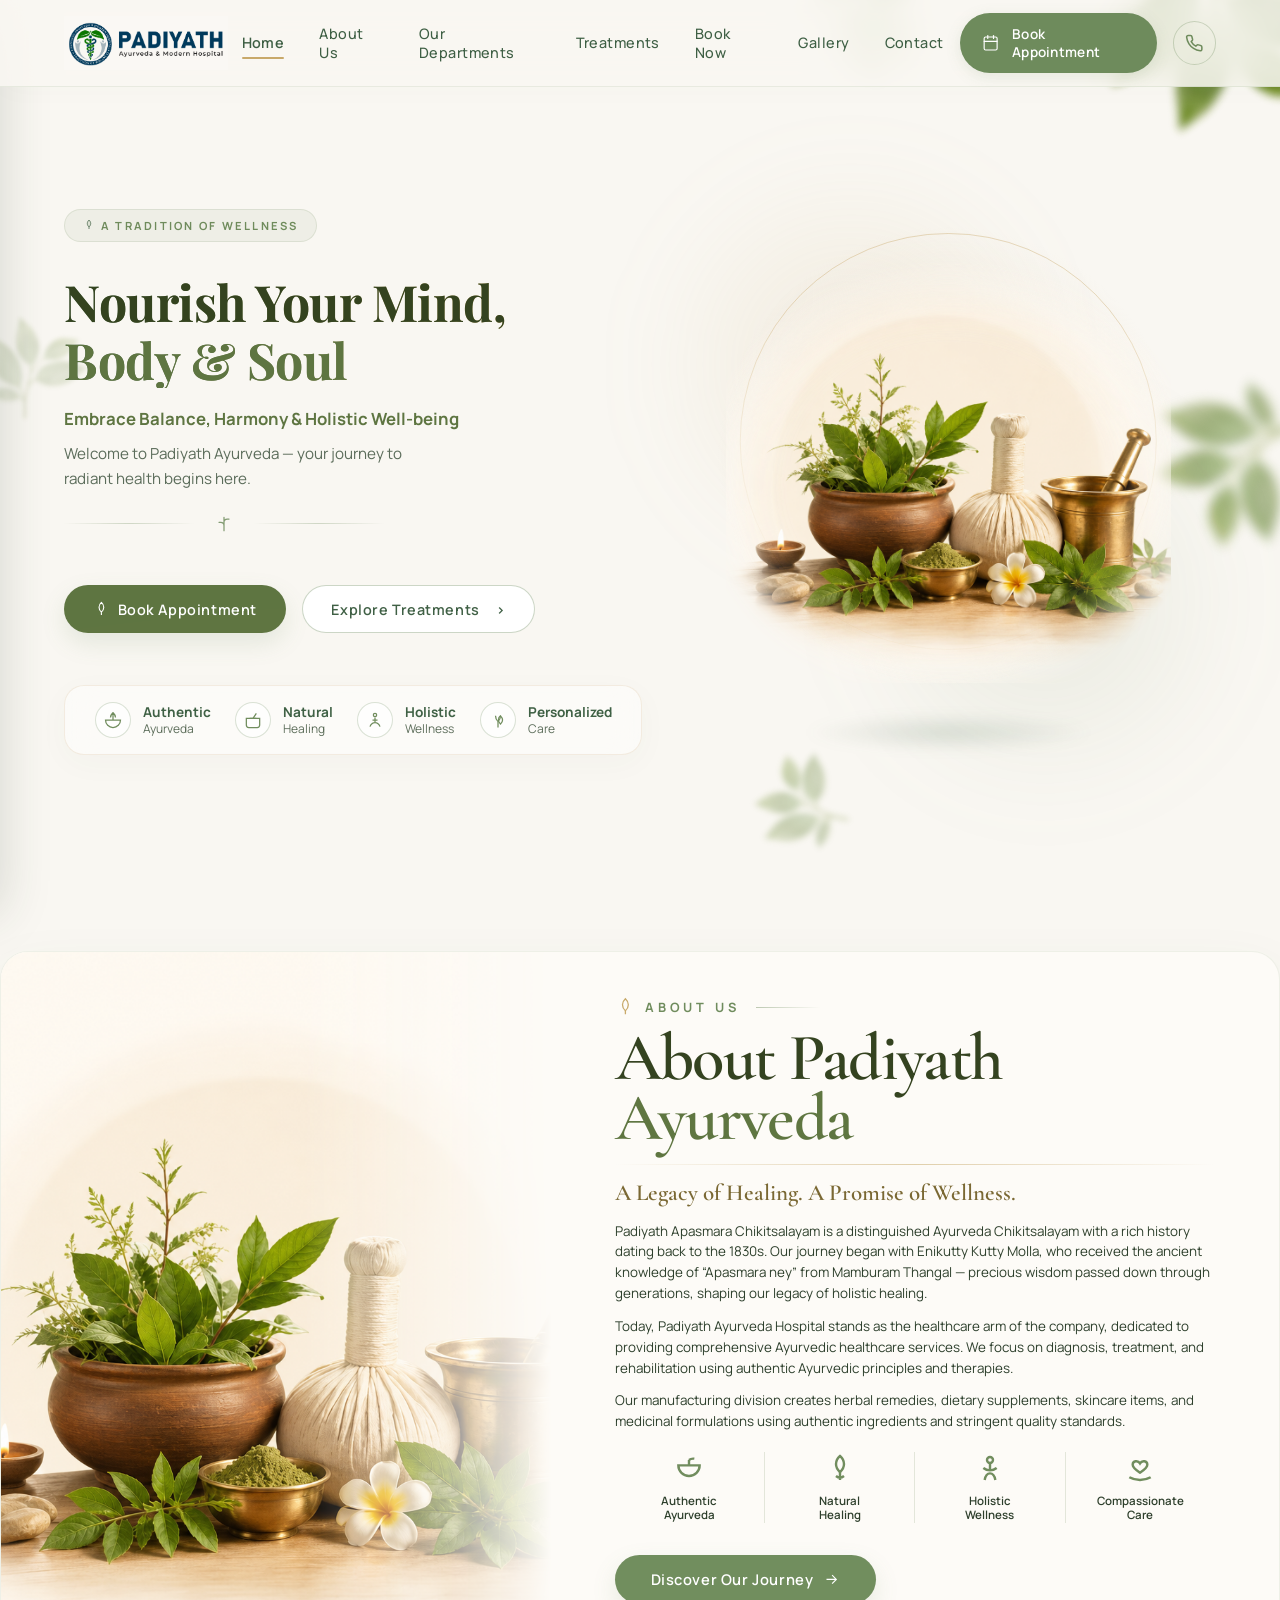
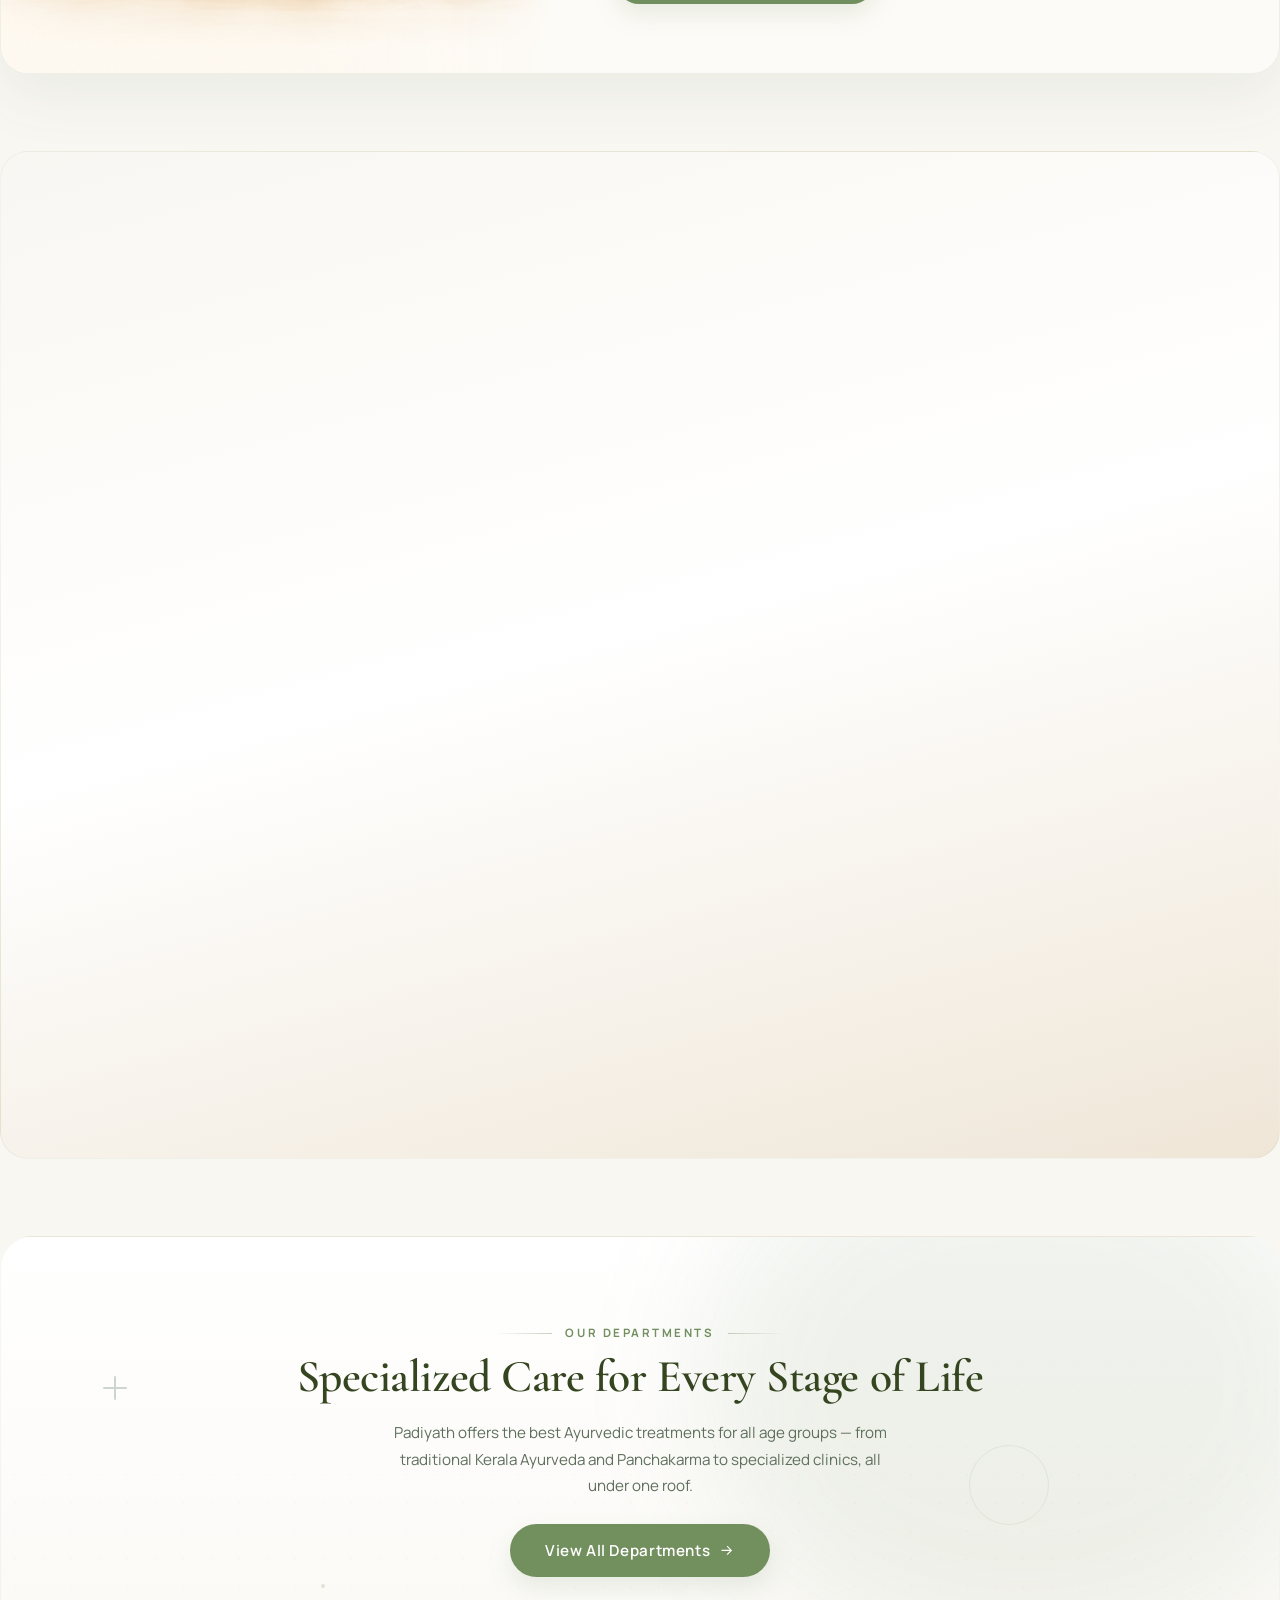
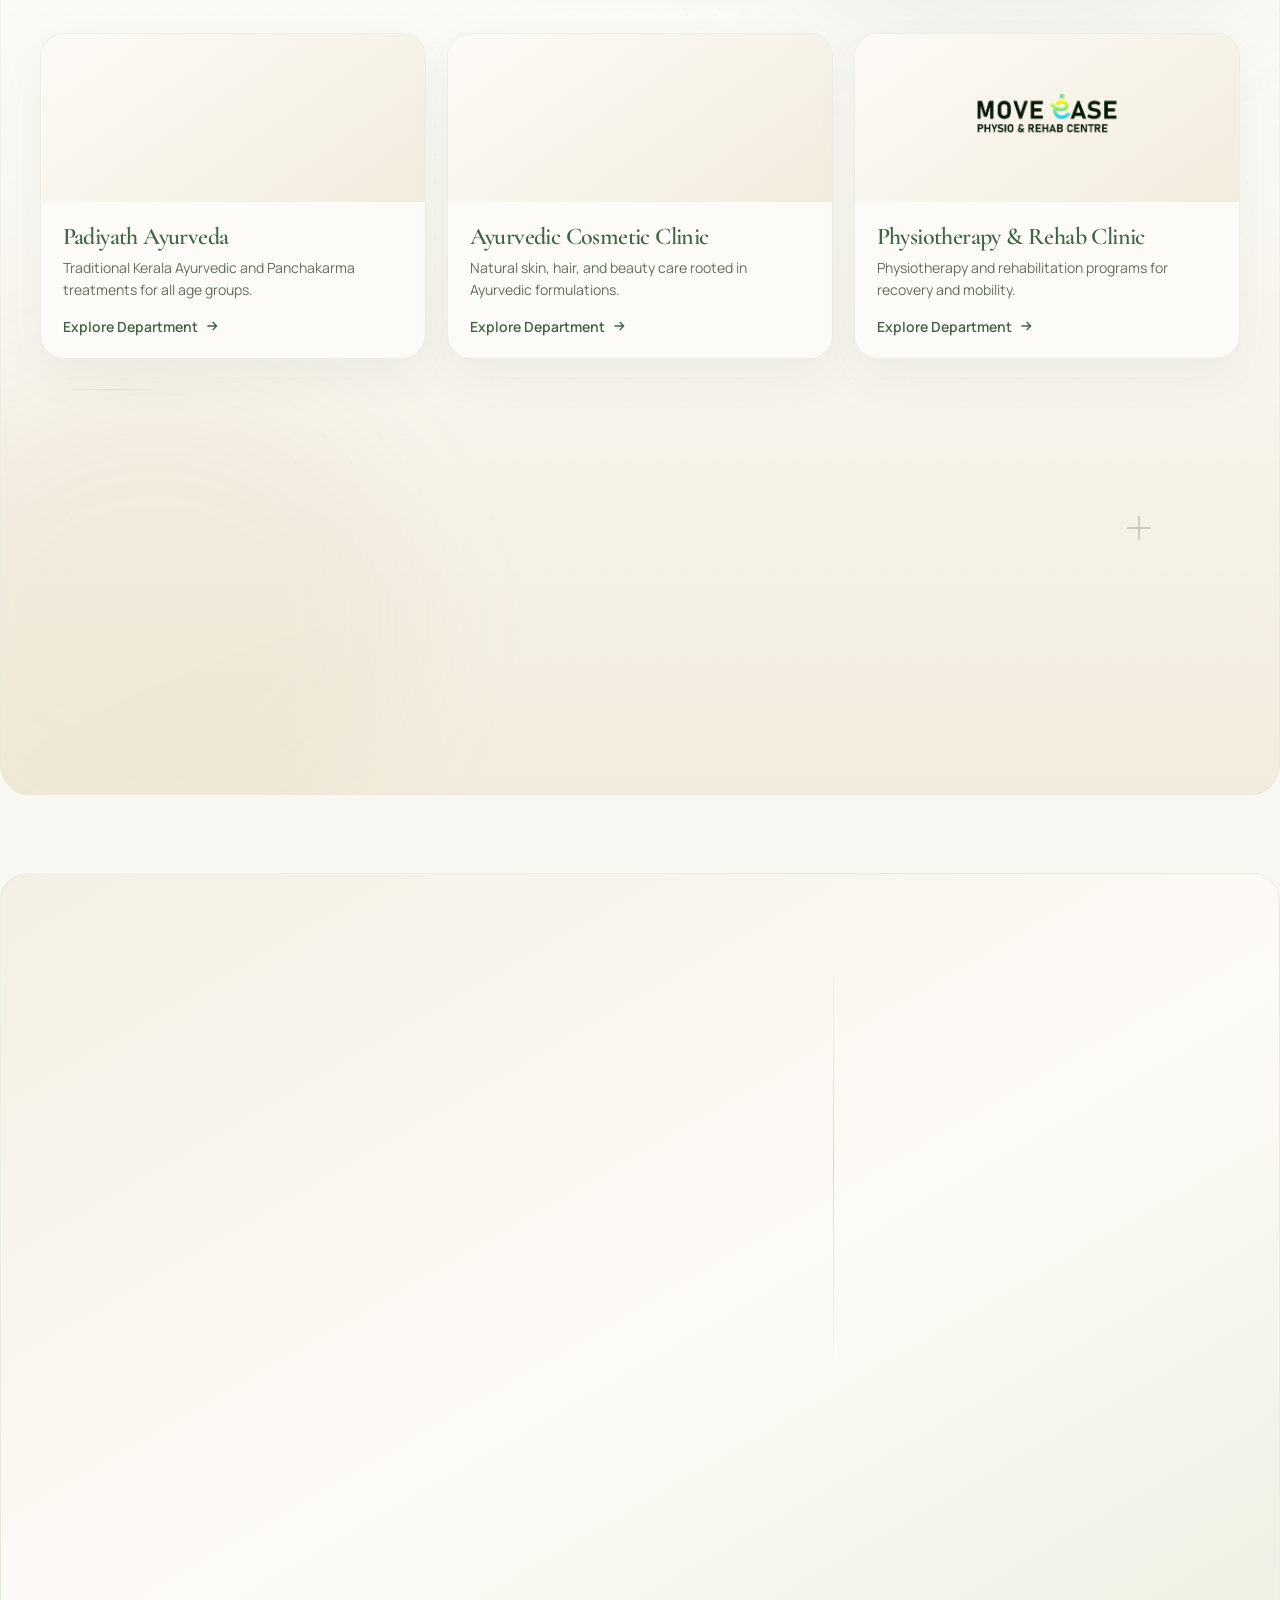
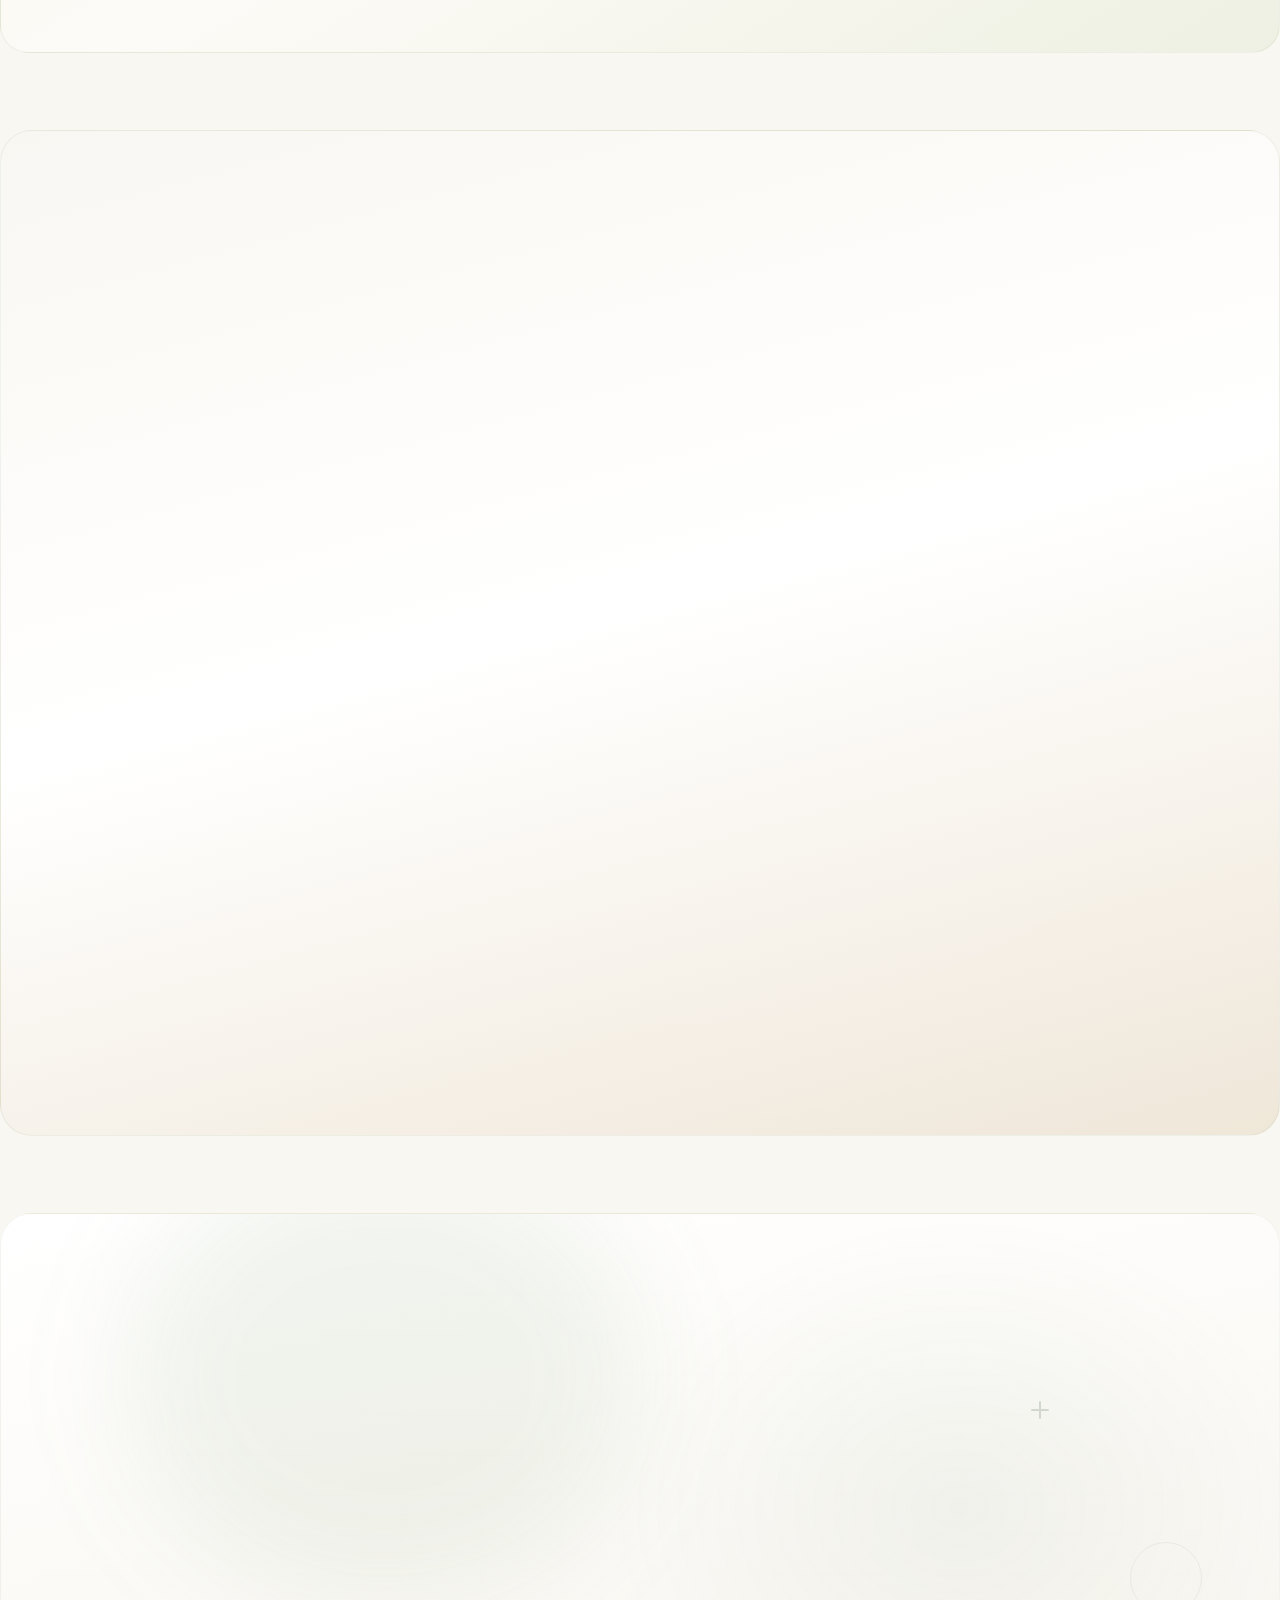
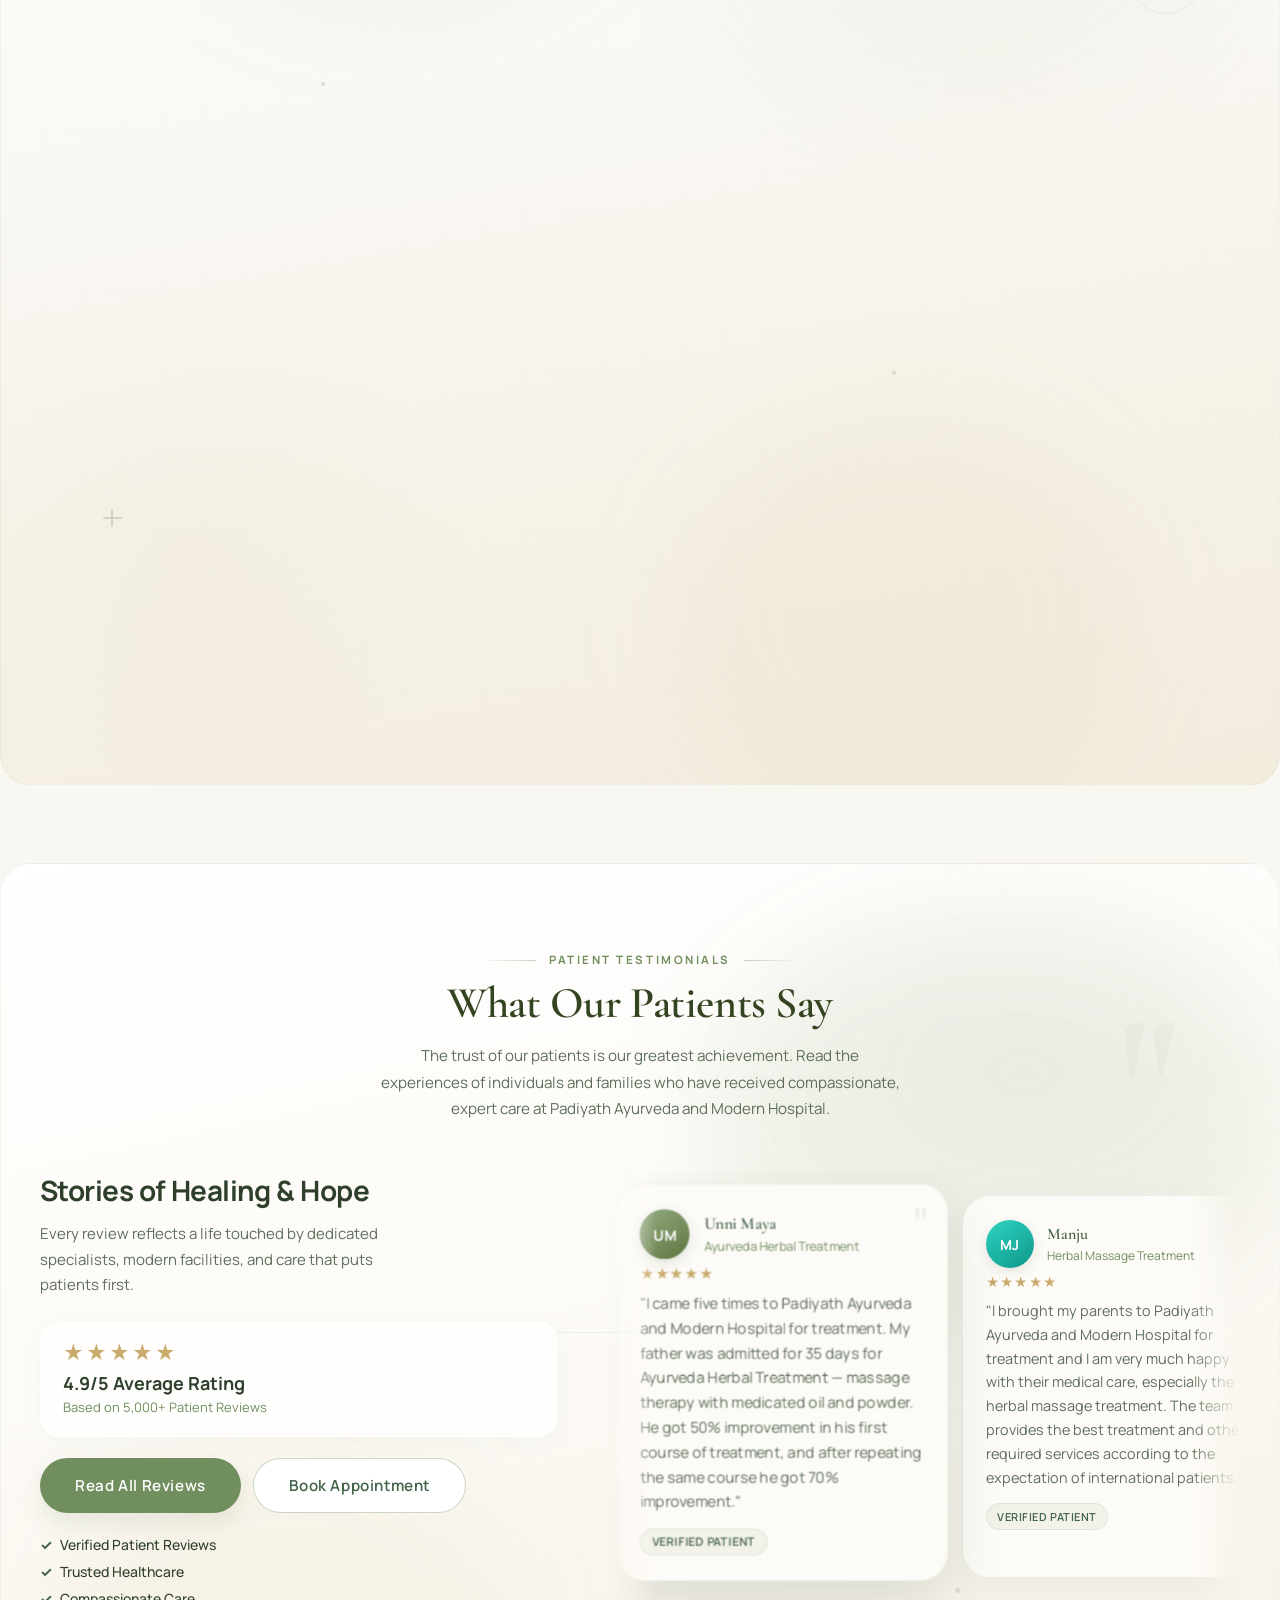
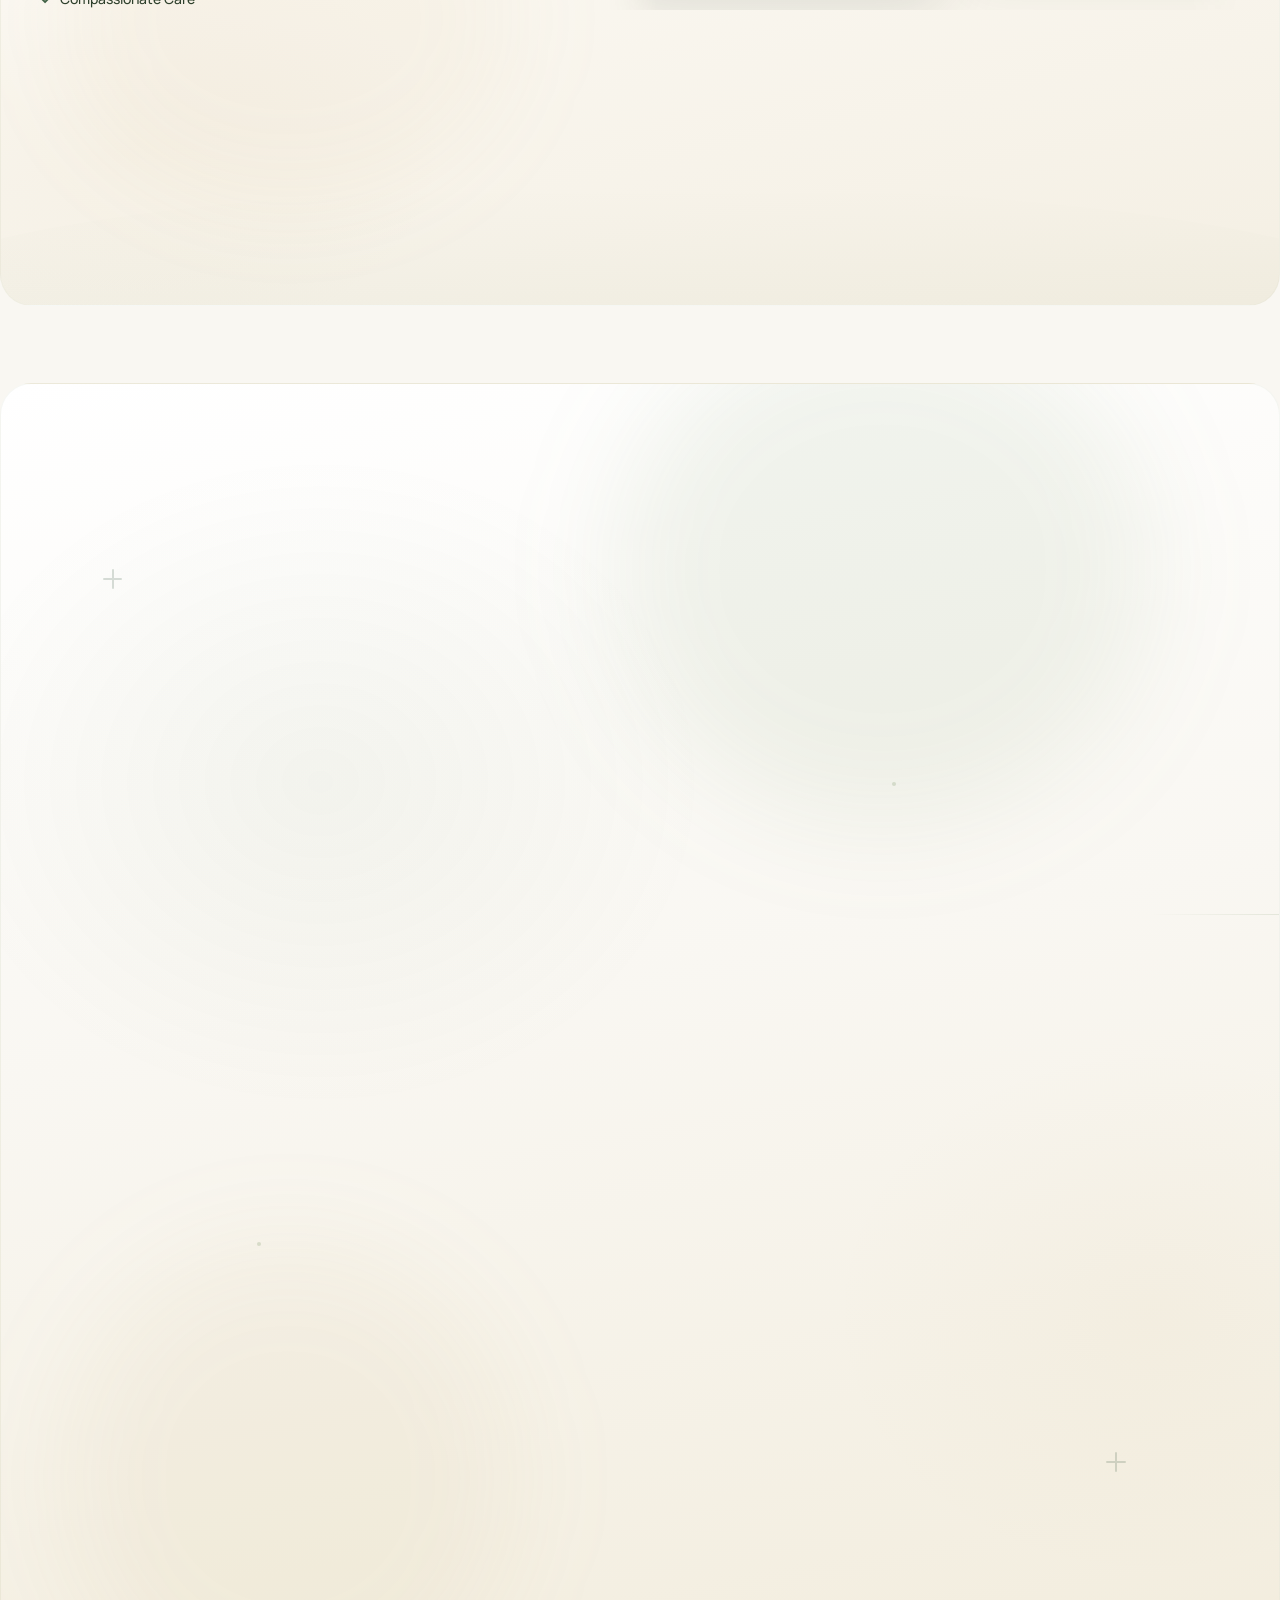
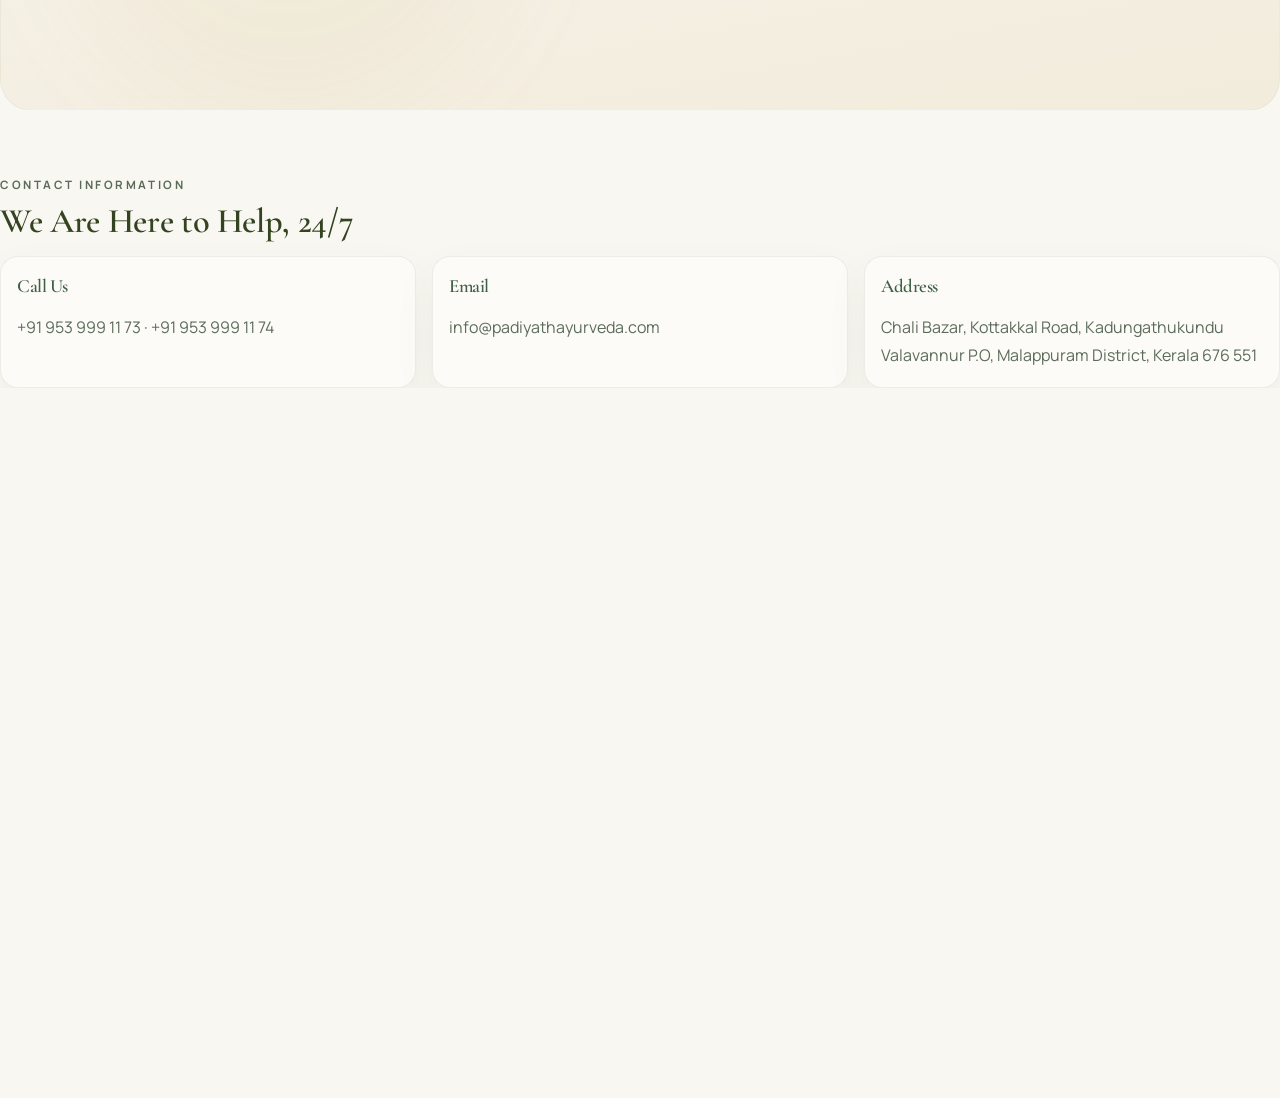
==== commit 7c12358b: "feat: update index.html with new navigation links, enhance accessibility, and improve CSS styles for" ====
--- a/index.html
+++ b/index.html
@@ -10,7 +10,7 @@
       href="https://fonts.googleapis.com/css2?family=Cormorant+Garamond:ital,wght@0,300;0,400;0,500;0,600;0,700;1,400&family=Playfair+Display:wght@500;600;700;800&family=Manrope:wght@300;400;500;600;700;800&family=Inter:wght@300;400;500;600&display=swap"
       rel="stylesheet"
     />
-    <link rel="stylesheet" href="assets/css/styles.css?v=1.4.8" />
+    <link rel="stylesheet" href="assets/css/styles.css?v=1.5.0" />
   </head>
   <body>
     <div class="nav-drawer" id="nav-drawer" aria-hidden="true" inert>
@@ -529,55 +529,67 @@
 
       <section class="heritage-section" id="padiyath-heritage" aria-labelledby="heritage-heading">
         <div class="heritage-inner">
-          <div class="heritage-col reveal">
-            <div class="abt-kicker heritage-kicker">
-              <span class="abt-kicker-leaf" aria-hidden="true">
-                <svg viewBox="0 0 24 24" fill="none" stroke="currentColor" stroke-width="1.5">
-                  <path d="M12 2C7.5 6 7.5 12 12 16c4.5-4 4.5-10 0-14z"/>
-                  <path d="M12 16v4"/>
-                </svg>
-              </span>
-              <span class="abt-kicker-label">
-                <span class="abt-kicker-line" aria-hidden="true"></span>
-                The Origin of
-                <span class="abt-kicker-line" aria-hidden="true"></span>
-              </span>
-            </div>
-            <h2 id="heritage-heading" class="heritage-heading">Padiyath</h2>
-            <p class="heritage-desc">
-              The name “Padiyath” holds a special significance. It was acquired when Moideen Haji
-              Paappa purchased the Padiyath Naalukettu house from Hindu Nair brothers near
-              Valavannur Paadam. This historic house became the epicenter for the creation and
-              preservation of ‘Apasmara neyy,’ giving rise to the name “Padiyath Apasmara Neyy.”
-            </p>
-            <p class="heritage-note">Padiyath offers the best Ayurvedic treatments for all age groups.</p>
-          </div>
-
-          <span class="heritage-divider" aria-hidden="true"></span>
-
-          <div class="heritage-col reveal reveal-delay-1">
-            <h3 class="heritage-subheading">Legacy and Expertise</h3>
-            <p class="heritage-desc">
-              With a legacy spanning 195 years, Padiyath Apasmara Gritham and Chikitsa have been
-              mastered by Enikutty Molla and passed down through generations, reaching its zenith
-              with Padiyath Kunjimon Haji, the fifth generation heir. Our commitment to medical
-              preparations spans 40 years, and Padiyath Pharmaceuticals has stood tall for 18
-              years, embodying our dedication to traditional healing practices.
-            </p>
-            <div class="heritage-stats" role="list">
-              <div class="heritage-stat" role="listitem">
-                <strong>195</strong>
-                <span>Years of Legacy</span>
-              </div>
-              <span class="heritage-stat-divider" aria-hidden="true"></span>
-              <div class="heritage-stat" role="listitem">
-                <strong>40</strong>
-                <span>Years of Medical Preparations</span>
-              </div>
-              <span class="heritage-stat-divider" aria-hidden="true"></span>
-              <div class="heritage-stat" role="listitem">
-                <strong>18</strong>
-                <span>Years of Pharmaceuticals</span>
+          <div class="heritage-media reveal">
+            <img
+              class="heritage-image"
+              src="assets/images/ChatGPT Image Jul 20, 2026, 11_36_57 AM.png"
+              alt="Traditional Ayurvedic herbs and preparations at Padiyath"
+              loading="lazy"
+              decoding="async"
+            />
+          </div>
+
+          <div class="heritage-content">
+            <div class="heritage-col reveal">
+              <div class="abt-kicker heritage-kicker">
+                <span class="abt-kicker-leaf" aria-hidden="true">
+                  <svg viewBox="0 0 24 24" fill="none" stroke="currentColor" stroke-width="1.5">
+                    <path d="M12 2C7.5 6 7.5 12 12 16c4.5-4 4.5-10 0-14z"/>
+                    <path d="M12 16v4"/>
+                  </svg>
+                </span>
+                <span class="abt-kicker-label">
+                  <span class="abt-kicker-line" aria-hidden="true"></span>
+                  The Origin of
+                  <span class="abt-kicker-line" aria-hidden="true"></span>
+                </span>
+              </div>
+              <h2 id="heritage-heading" class="heritage-heading">Padiyath</h2>
+              <p class="heritage-desc">
+                The name “Padiyath” holds a special significance. It was acquired when Moideen Haji
+                Paappa purchased the Padiyath Naalukettu house from Hindu Nair brothers near
+                Valavannur Paadam. This historic house became the epicenter for the creation and
+                preservation of ‘Apasmara neyy,’ giving rise to the name “Padiyath Apasmara Neyy.”
+              </p>
+              <p class="heritage-note">Padiyath offers the best Ayurvedic treatments for all age groups.</p>
+            </div>
+
+            <span class="heritage-divider" aria-hidden="true"></span>
+
+            <div class="heritage-col reveal reveal-delay-1">
+              <h3 class="heritage-subheading">Legacy and Expertise</h3>
+              <p class="heritage-desc">
+                With a legacy spanning 195 years, Padiyath Apasmara Gritham and Chikitsa have been
+                mastered by Enikutty Molla and passed down through generations, reaching its zenith
+                with Padiyath Kunjimon Haji, the fifth generation heir. Our commitment to medical
+                preparations spans 40 years, and Padiyath Pharmaceuticals has stood tall for 18
+                years, embodying our dedication to traditional healing practices.
+              </p>
+              <div class="heritage-stats" role="list">
+                <div class="heritage-stat" role="listitem">
+                  <strong>195</strong>
+                  <span>Years of Legacy</span>
+                </div>
+                <span class="heritage-stat-divider" aria-hidden="true"></span>
+                <div class="heritage-stat" role="listitem">
+                  <strong>40</strong>
+                  <span>Years of Medical Preparations</span>
+                </div>
+                <span class="heritage-stat-divider" aria-hidden="true"></span>
+                <div class="heritage-stat" role="listitem">
+                  <strong>18</strong>
+                  <span>Years of Pharmaceuticals</span>
+                </div>
               </div>
             </div>
           </div>
@@ -591,153 +603,92 @@
       </section>
 
 
-      <section class="why-section" id="why-choose-us" aria-labelledby="why-heading">
-        <div class="why-cursor-glow" aria-hidden="true"></div>
-        <div class="why-bg" aria-hidden="true">
-          <div class="why-bg-gradient"></div>
-          <div class="why-bg-glow why-bg-glow--1"></div>
-          <div class="why-bg-glow why-bg-glow--2"></div>
-          <div class="why-bg-curve"></div>
-          <div class="why-deco why-deco--plus why-deco--1"></div>
-          <div class="why-deco why-deco--plus why-deco--2"></div>
-          <div class="why-deco why-deco--ring"></div>
-          <div class="why-deco why-deco--shape"></div>
-          <div class="why-particle why-particle--1"></div>
-          <div class="why-particle why-particle--2"></div>
-          <div class="why-particle why-particle--3"></div>
-        </div>
-
+      <section class="why-section why-premium" id="why-choose-us" aria-labelledby="why-heading">
         <header class="why-header reveal">
-          <p class="why-label">Why Choose Padiyath?</p>
-          <h2 id="why-heading">Healthcare You Can Trust, Care You Can Feel</h2>
+          <div class="abt-kicker">
+            <span class="abt-kicker-leaf" aria-hidden="true">
+              <svg viewBox="0 0 24 24" fill="none" stroke="currentColor" stroke-width="1.5">
+                <path d="M12 2C7.5 6 7.5 12 12 16c4.5-4 4.5-10 0-14z"/>
+                <path d="M12 16v4"/>
+              </svg>
+            </span>
+            <span class="abt-kicker-label">
+              <span class="abt-kicker-line" aria-hidden="true"></span>
+              Why Choose Padiyath
+              <span class="abt-kicker-line" aria-hidden="true"></span>
+            </span>
+          </div>
+          <h2 id="why-heading" class="why-heading">Healthcare You Can Trust,<br />Care You Can Feel</h2>
           <p class="why-intro">
             Padiyath Ayurveda and Modern Hospital (PAMH) is one of the premium institutions
-            practicing Ayurveda, the ancient science of life, with its purity and sanctity.
-            Established in 1965, we treat the whole person — body, mind, and spirit — not just
-            the symptoms of disease.
+            practicing Ayurveda with its purity and sanctity. Established in 1965, we treat the
+            whole person — body, mind, and spirit — not just the symptoms of disease.
           </p>
         </header>
 
-        <div class="why-main">
-          <div class="why-features reveal reveal-delay-1">
-            <article class="why-card why-card--offset-1" data-why-tilt>
-              <span class="why-card-icon" aria-hidden="true">
-                <svg viewBox="0 0 24 24" fill="none">
-                  <path d="M4.5 9.5h15v10h-15z" />
-                  <path d="M8 9.5V6.5h8v3" />
-                  <path d="M12 3v3" />
-                </svg>
-              </span>
+        <div class="why-layout">
+          <div class="why-media reveal">
+            <img
+              class="why-media-image"
+              src="assets/images/ayur_hero_blend.png"
+              alt="Ayurvedic wellness and herbal care at Padiyath"
+              loading="lazy"
+              decoding="async"
+            />
+          </div>
+
+          <div class="why-reasons reveal reveal-delay-1">
+            <article class="why-reason">
+              <span class="why-reason-num" aria-hidden="true">01</span>
               <div>
                 <h3>Way to Healthy Lifestyle</h3>
-                <p>Learn how to live a healthy life with Kerala Ayurveda at Padiyath.</p>
-              </div>
-            </article>
-
-            <article class="why-card why-card--offset-2" data-why-tilt>
-              <span class="why-card-icon" aria-hidden="true">
-                <svg viewBox="0 0 24 24" fill="none">
-                  <path d="M12 5a4 4 0 1 1 0 8 4 4 0 0 1 0-8Z" />
-                  <path d="M4 19c0-3.314 3.582-6 8-6s8 2.686 8 6" />
-                </svg>
-              </span>
+                <p>
+                  Learn how to live a healthy life with Kerala Ayurveda — lifestyle, diet,
+                  exercise, and yoga guidance tailored to each individual.
+                </p>
+              </div>
+            </article>
+
+            <article class="why-reason">
+              <span class="why-reason-num" aria-hidden="true">02</span>
               <div>
                 <h3>Root Cause Analysis</h3>
-                <p>Identifying the primary source of a problem for the right treatment.</p>
-              </div>
-            </article>
-
-            <article class="why-card" data-why-tilt>
-              <span class="why-card-icon why-card-icon--rose" aria-hidden="true">
-                <svg viewBox="0 0 24 24" fill="none">
-                  <path d="M12 21s-6.5-4.35-6.5-9.5A4.5 4.5 0 0 1 12 7.5a4.5 4.5 0 0 1 6.5 4A4.5 4.5 0 0 1 12 21Z" />
-                </svg>
-              </span>
+                <p>
+                  Kerala Ayurveda identifies the primary source of a problem and provides the
+                  right treatment for lasting balance and recovery.
+                </p>
+              </div>
+            </article>
+
+            <article class="why-reason">
+              <span class="why-reason-num" aria-hidden="true">03</span>
               <div>
                 <h3>All under One Roof</h3>
-                <p>Best Kerala Ayurvedic and Panchakarma treatments with separate departments.</p>
-              </div>
-            </article>
-
-            <article class="why-card why-card--offset-1" data-why-tilt>
-              <span class="why-card-icon why-card-icon--red" aria-hidden="true">
-                <svg viewBox="0 0 24 24" fill="none">
-                  <rect x="3" y="8" width="18" height="10" rx="2" />
-                  <path d="M8 8V6a4 4 0 0 1 8 0v2" />
-                  <path d="M12 12v3" />
-                </svg>
-              </span>
-              <div>
-                <h3>195-Year Legacy</h3>
-                <p>Apasmara Gritham &amp; Chikitsa mastered across five generations since the 1830s.</p>
-              </div>
-            </article>
-
-            <article class="why-card why-card--offset-2" data-why-tilt>
-              <span class="why-card-icon why-card-icon--purple" aria-hidden="true">
-                <svg viewBox="0 0 24 24" fill="none">
-                  <circle cx="11" cy="11" r="6" />
-                  <path d="M16 16l4 4" />
-                  <path d="M11 8v6M8 11h6" />
-                </svg>
-              </span>
-              <div>
-                <h3>Traditional &amp; Modern Care</h3>
-                <p>Ayurvedic physicians, medical doctors, and specialists working together.</p>
-              </div>
-            </article>
-
-            <article class="why-card" data-why-tilt>
-              <span class="why-card-icon why-card-icon--teal" aria-hidden="true">
-                <svg viewBox="0 0 24 24" fill="none">
-                  <path d="M7 11l3 3 7-7" />
-                  <circle cx="12" cy="12" r="9" />
-                </svg>
-              </span>
-              <div>
-                <h3>Trusted Pharmaceuticals</h3>
-                <p>Stringent quality control ensuring purity, potency, and efficacy of products.</p>
-              </div>
-            </article>
-          </div>
-
-          <div class="why-visual reveal reveal-delay-2" data-why-parallax>
-            <div class="why-visual-glow" aria-hidden="true"></div>
-            <div class="why-illustration">
-              <div class="why-illus-floor"></div>
-              <div class="why-illus-screen">
-                <div class="why-illus-screen-bar"></div>
-                <div class="why-illus-screen-line"></div>
-                <div class="why-illus-screen-line why-illus-screen-line--short"></div>
-              </div>
-              <div class="why-illus-figure why-illus-figure--doctor" aria-hidden="true">
-                <div class="why-illus-head"></div>
-                <div class="why-illus-body"></div>
-              </div>
-              <div class="why-illus-figure why-illus-figure--patient" aria-hidden="true">
-                <div class="why-illus-head"></div>
-                <div class="why-illus-body"></div>
-              </div>
-              <div class="why-illus-shape why-illus-shape--1" aria-hidden="true"></div>
-              <div class="why-illus-shape why-illus-shape--2" aria-hidden="true"></div>
-              <div class="why-illus-shape why-illus-shape--3" aria-hidden="true"></div>
-            </div>
-
-            <article class="why-badge why-badge--1">
-              <span aria-hidden="true">✓</span> 195 Years of Legacy
-            </article>
-            <article class="why-badge why-badge--2">
-              <span aria-hidden="true">✓</span> 100,000+ Happy Customers
-            </article>
-            <article class="why-badge why-badge--3">
-              <span aria-hidden="true">✓</span> 50+ Qualified Doctors
-            </article>
-            <article class="why-badge why-badge--4">
-              <span aria-hidden="true">✓</span> 57+ Years of Experience
-            </article>
-            <article class="why-badge why-badge--5">
-              <span aria-hidden="true">✓</span> 30 Specialized Services
-            </article>
+                <p>
+                  Best Kerala Ayurvedic and Panchakarma treatments with dedicated departments —
+                  from cosmetics and rehab to postnatal and super speciality care.
+                </p>
+              </div>
+            </article>
+
+            <div class="why-pillars" role="list">
+              <div class="why-pillar" role="listitem">
+                <strong>195 Years</strong>
+                <span>of Legacy</span>
+              </div>
+              <div class="why-pillar" role="listitem">
+                <strong>50+</strong>
+                <span>Qualified Doctors</span>
+              </div>
+              <div class="why-pillar" role="listitem">
+                <strong>57+</strong>
+                <span>Years of Experience</span>
+              </div>
+              <div class="why-pillar" role="listitem">
+                <strong>100k+</strong>
+                <span>Happy Customers</span>
+              </div>
+            </div>
           </div>
         </div>
       </section>
--- a/assets/css/styles.css
+++ b/assets/css/styles.css
@@ -9199,11 +9199,35 @@
 
 .heritage-inner {
   display: grid;
+  grid-template-columns: 0.9fr 1.1fr;
+  gap: clamp(1.75rem, 3.5vw, 3rem);
+  align-items: stretch;
+  max-width: 1200px;
+  margin: 0 auto;
+}
+
+.heritage-media {
+  position: relative;
+  min-height: 420px;
+  border-radius: var(--radius-lg);
+  overflow: hidden;
+  background: #fdfbf7;
+}
+
+.heritage-image {
+  position: absolute;
+  inset: 0;
+  width: 100%;
+  height: 100%;
+  object-fit: cover;
+  object-position: center 55%;
+}
+
+.heritage-content {
+  display: grid;
   grid-template-columns: 1fr auto 1fr;
-  gap: clamp(1.75rem, 3.5vw, 3rem);
+  gap: clamp(1.25rem, 2.5vw, 2rem);
   align-items: start;
-  max-width: 1100px;
-  margin: 0 auto;
 }
 
 .heritage-kicker {
@@ -9317,6 +9341,14 @@
 
 @media (max-width: 991px) {
   .heritage-inner {
+    grid-template-columns: 1fr;
+  }
+
+  .heritage-media {
+    min-height: 280px;
+  }
+
+  .heritage-content {
     grid-template-columns: 1fr;
   }
 
@@ -9686,4 +9718,176 @@
   }
 }
 
-
+/* ==========================================================================
+   Why Choose Padiyath — premium redesign
+   ========================================================================== */
+
+.why-section.why-premium {
+  background: linear-gradient(165deg, #f9f7f2 0%, #ffffff 48%, #efe6d7 100%);
+  border: 1px solid rgba(110, 139, 92, 0.1);
+  padding: clamp(3rem, 6vw, 5rem) clamp(1.5rem, 4vw, 3.5rem);
+}
+
+.why-premium .why-cursor-glow,
+.why-premium .why-bg {
+  display: none;
+}
+
+.why-premium .why-header {
+  max-width: 720px;
+  margin: 0 auto clamp(2.5rem, 5vw, 3.5rem);
+  text-align: center;
+}
+
+.why-premium .why-header .abt-kicker {
+  width: 100%;
+  justify-content: center;
+}
+
+.why-premium .why-heading {
+  margin: 1.15rem 0 0;
+  font-family: var(--font-serif);
+  font-size: clamp(2.1rem, 3.8vw, 3.1rem);
+  font-weight: 600;
+  line-height: 1.15;
+  color: #33421f;
+}
+
+.why-premium .why-intro {
+  margin: 1.15rem auto 0;
+  max-width: 58ch;
+  font-size: 0.98rem;
+  line-height: 1.75;
+  color: var(--text-muted);
+}
+
+.why-layout {
+  display: grid;
+  grid-template-columns: 0.95fr 1.05fr;
+  gap: clamp(2rem, 4vw, 3.5rem);
+  align-items: center;
+  max-width: 1180px;
+  margin: 0 auto;
+}
+
+.why-media {
+  position: relative;
+  min-height: 460px;
+  border-radius: var(--radius-lg);
+  overflow: hidden;
+  background: #fdfbf7;
+}
+
+.why-media-image {
+  position: absolute;
+  inset: 0;
+  width: 100%;
+  height: 100%;
+  object-fit: cover;
+  object-position: center 55%;
+}
+
+.why-reasons {
+  display: flex;
+  flex-direction: column;
+  gap: 0;
+}
+
+.why-reason {
+  display: grid;
+  grid-template-columns: 3.25rem 1fr;
+  gap: 1.15rem;
+  padding: 1.5rem 0;
+  border-bottom: 1px solid rgba(110, 139, 92, 0.14);
+}
+
+.why-reason:first-child {
+  padding-top: 0;
+}
+
+.why-reason:last-of-type {
+  border-bottom: 0;
+}
+
+.why-reason-num {
+  font-family: var(--font-serif);
+  font-size: 1.55rem;
+  font-weight: 600;
+  line-height: 1;
+  color: var(--gold-accent);
+  padding-top: 0.15rem;
+}
+
+.why-reason h3 {
+  margin: 0;
+  font-family: var(--font-serif);
+  font-size: clamp(1.25rem, 2vw, 1.5rem);
+  font-weight: 600;
+  color: var(--forest-green);
+}
+
+.why-reason p {
+  margin: 0.55rem 0 0;
+  font-size: 0.92rem;
+  line-height: 1.7;
+  color: var(--text-muted);
+}
+
+.why-pillars {
+  display: grid;
+  grid-template-columns: repeat(4, minmax(0, 1fr));
+  gap: 0.75rem;
+  margin-top: 1.75rem;
+  padding-top: 1.75rem;
+  border-top: 1px solid rgba(110, 139, 92, 0.14);
+}
+
+.why-pillar {
+  display: flex;
+  flex-direction: column;
+  gap: 0.3rem;
+  text-align: center;
+}
+
+.why-pillar strong {
+  font-family: var(--font-serif);
+  font-size: clamp(1.4rem, 2.2vw, 1.85rem);
+  font-weight: 600;
+  color: var(--gold-accent);
+  line-height: 1;
+}
+
+.why-pillar span {
+  font-family: var(--font-sans);
+  font-size: 0.68rem;
+  font-weight: 600;
+  letter-spacing: 0.06em;
+  text-transform: uppercase;
+  color: var(--text-muted);
+  line-height: 1.35;
+}
+
+@media (max-width: 991px) {
+  .why-layout {
+    grid-template-columns: 1fr;
+  }
+
+  .why-media {
+    min-height: 300px;
+    order: -1;
+  }
+
+  .why-pillars {
+    grid-template-columns: repeat(2, minmax(0, 1fr));
+    row-gap: 1.35rem;
+  }
+}
+
+@media (max-width: 600px) {
+  .why-reason {
+    grid-template-columns: 2.5rem 1fr;
+    gap: 0.85rem;
+  }
+}
+
+
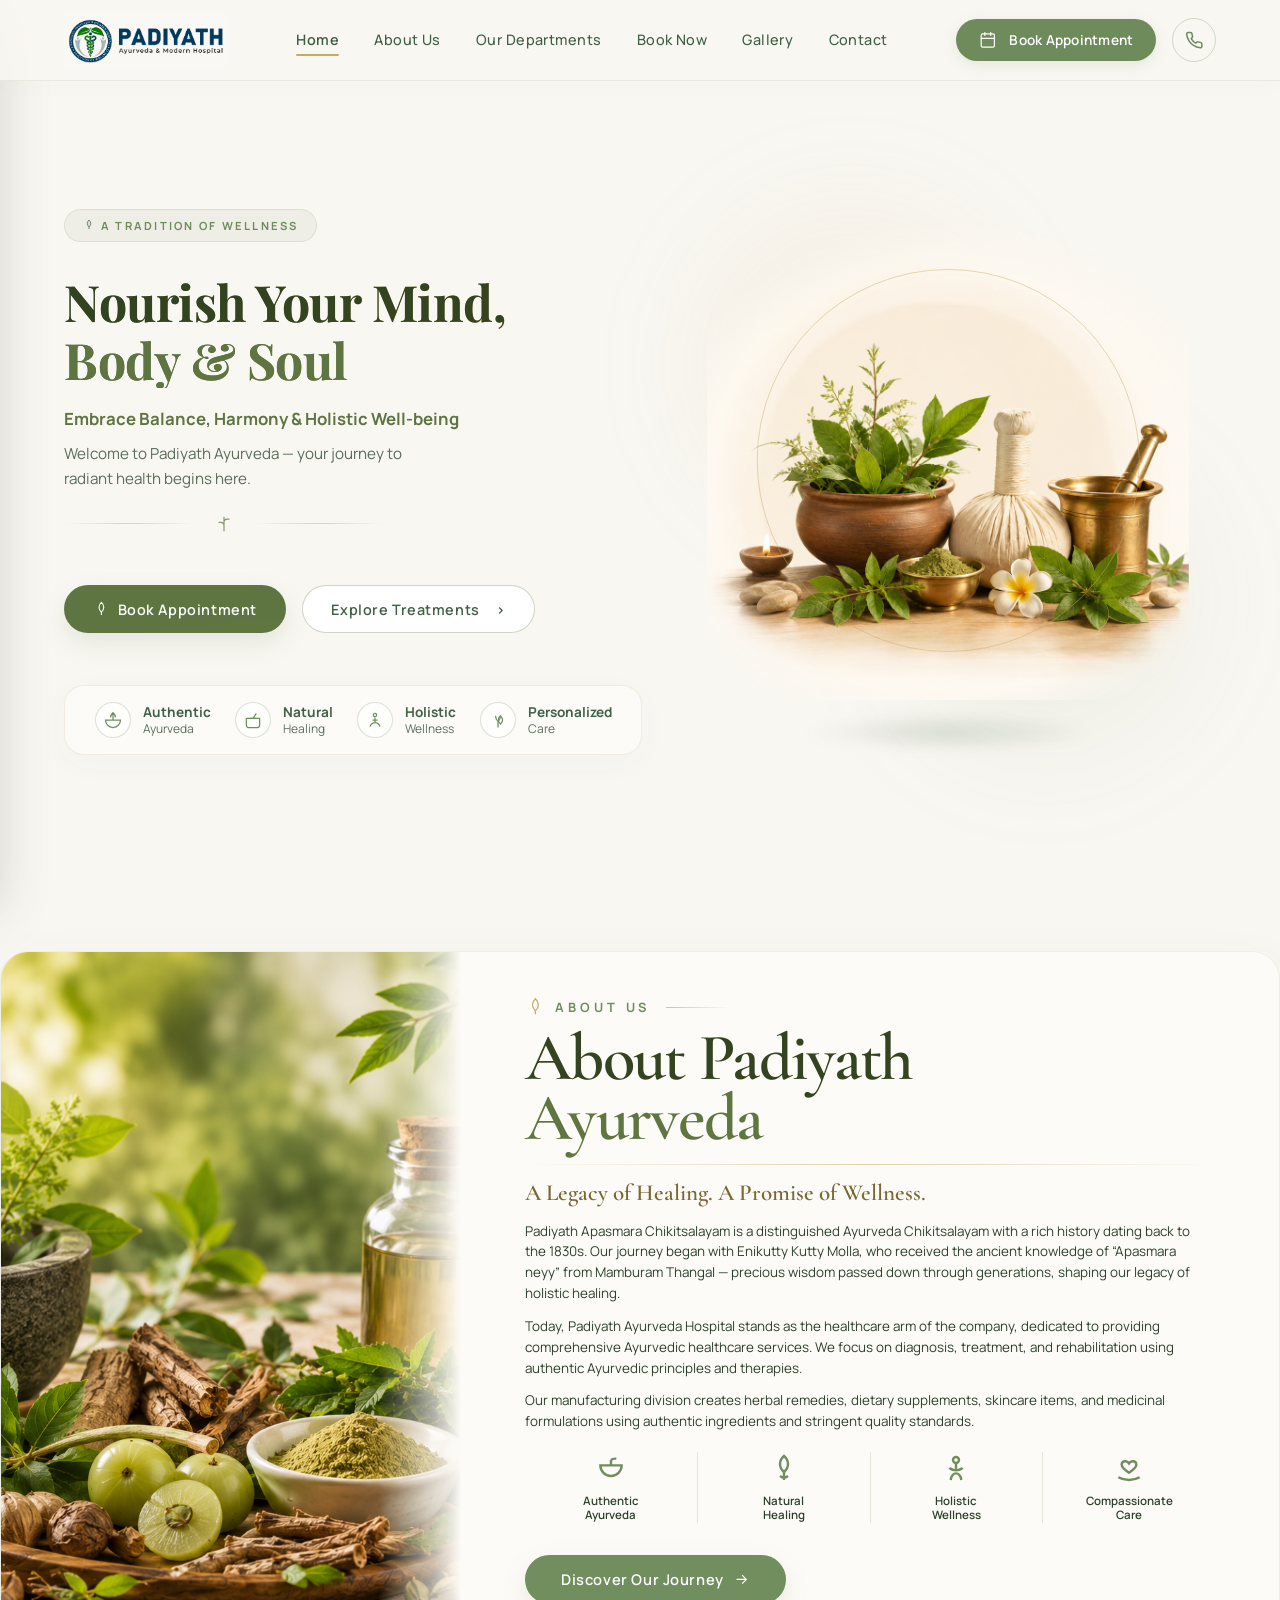
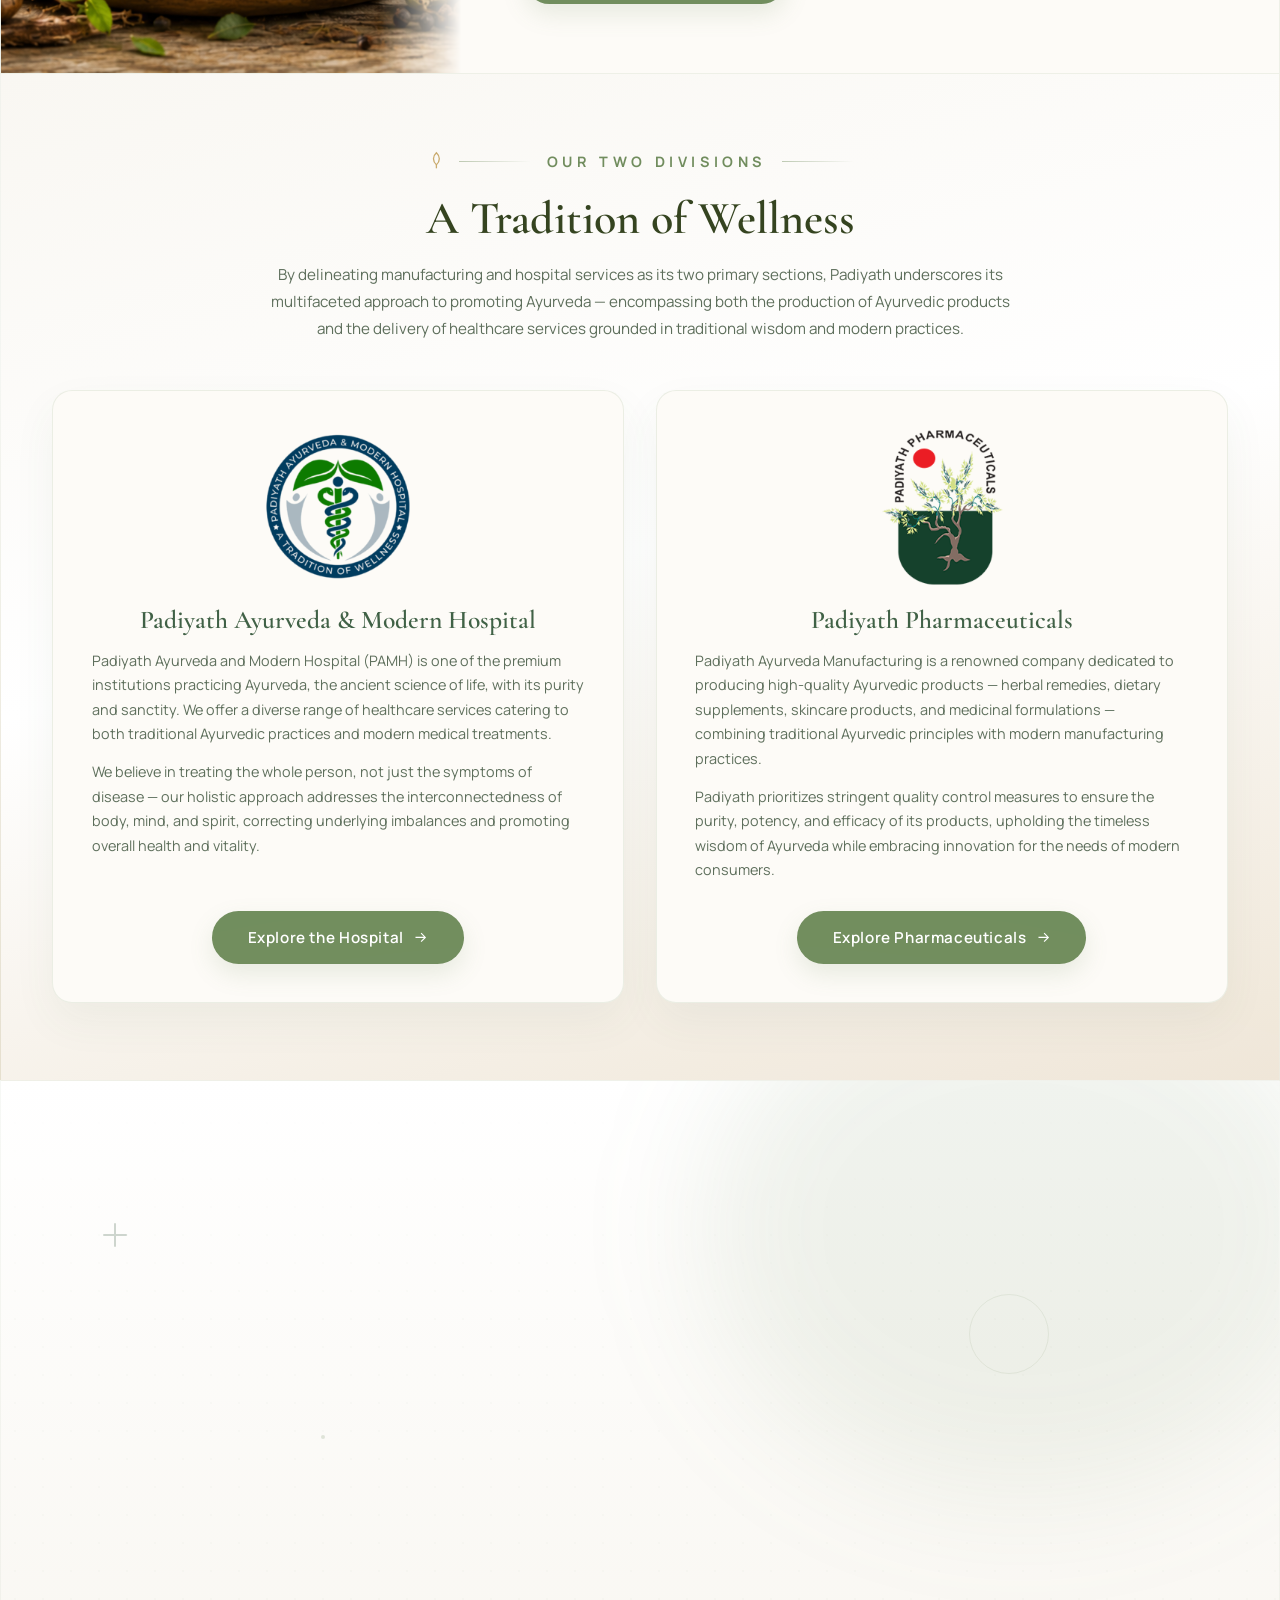
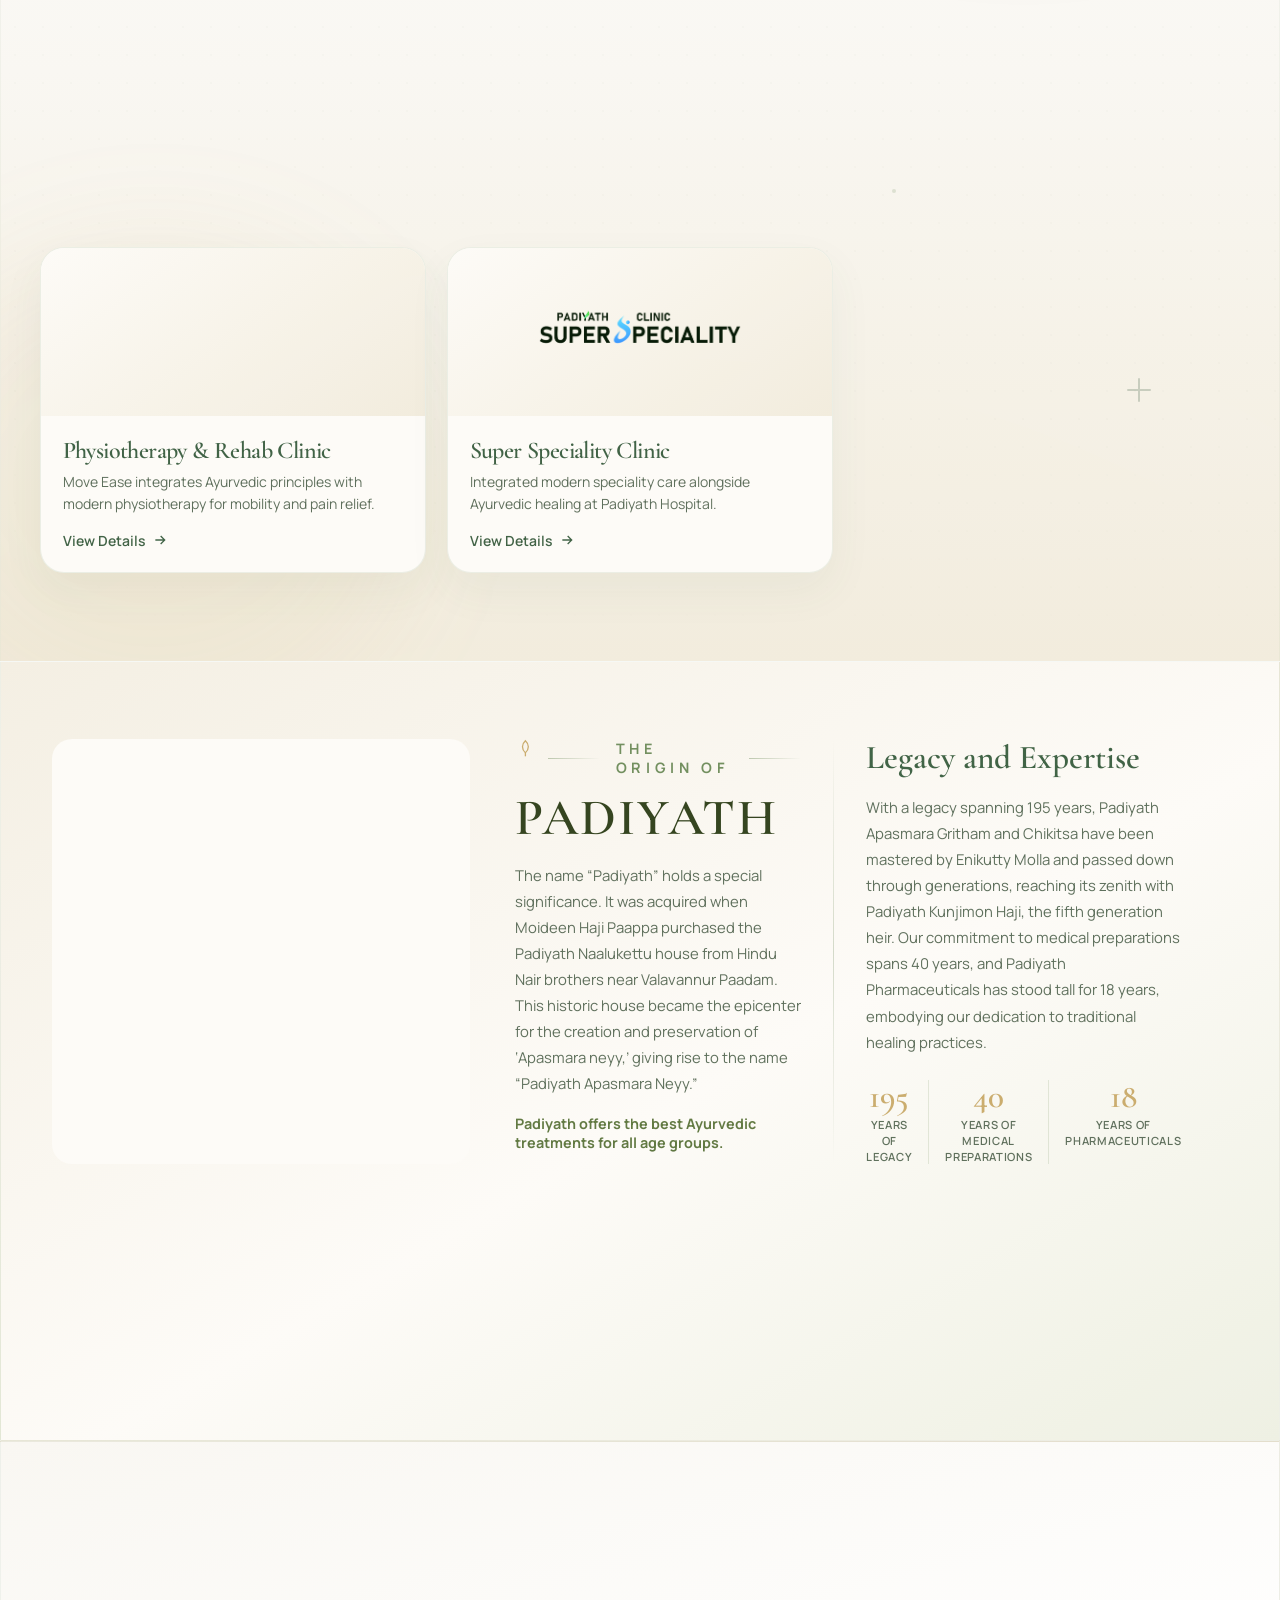
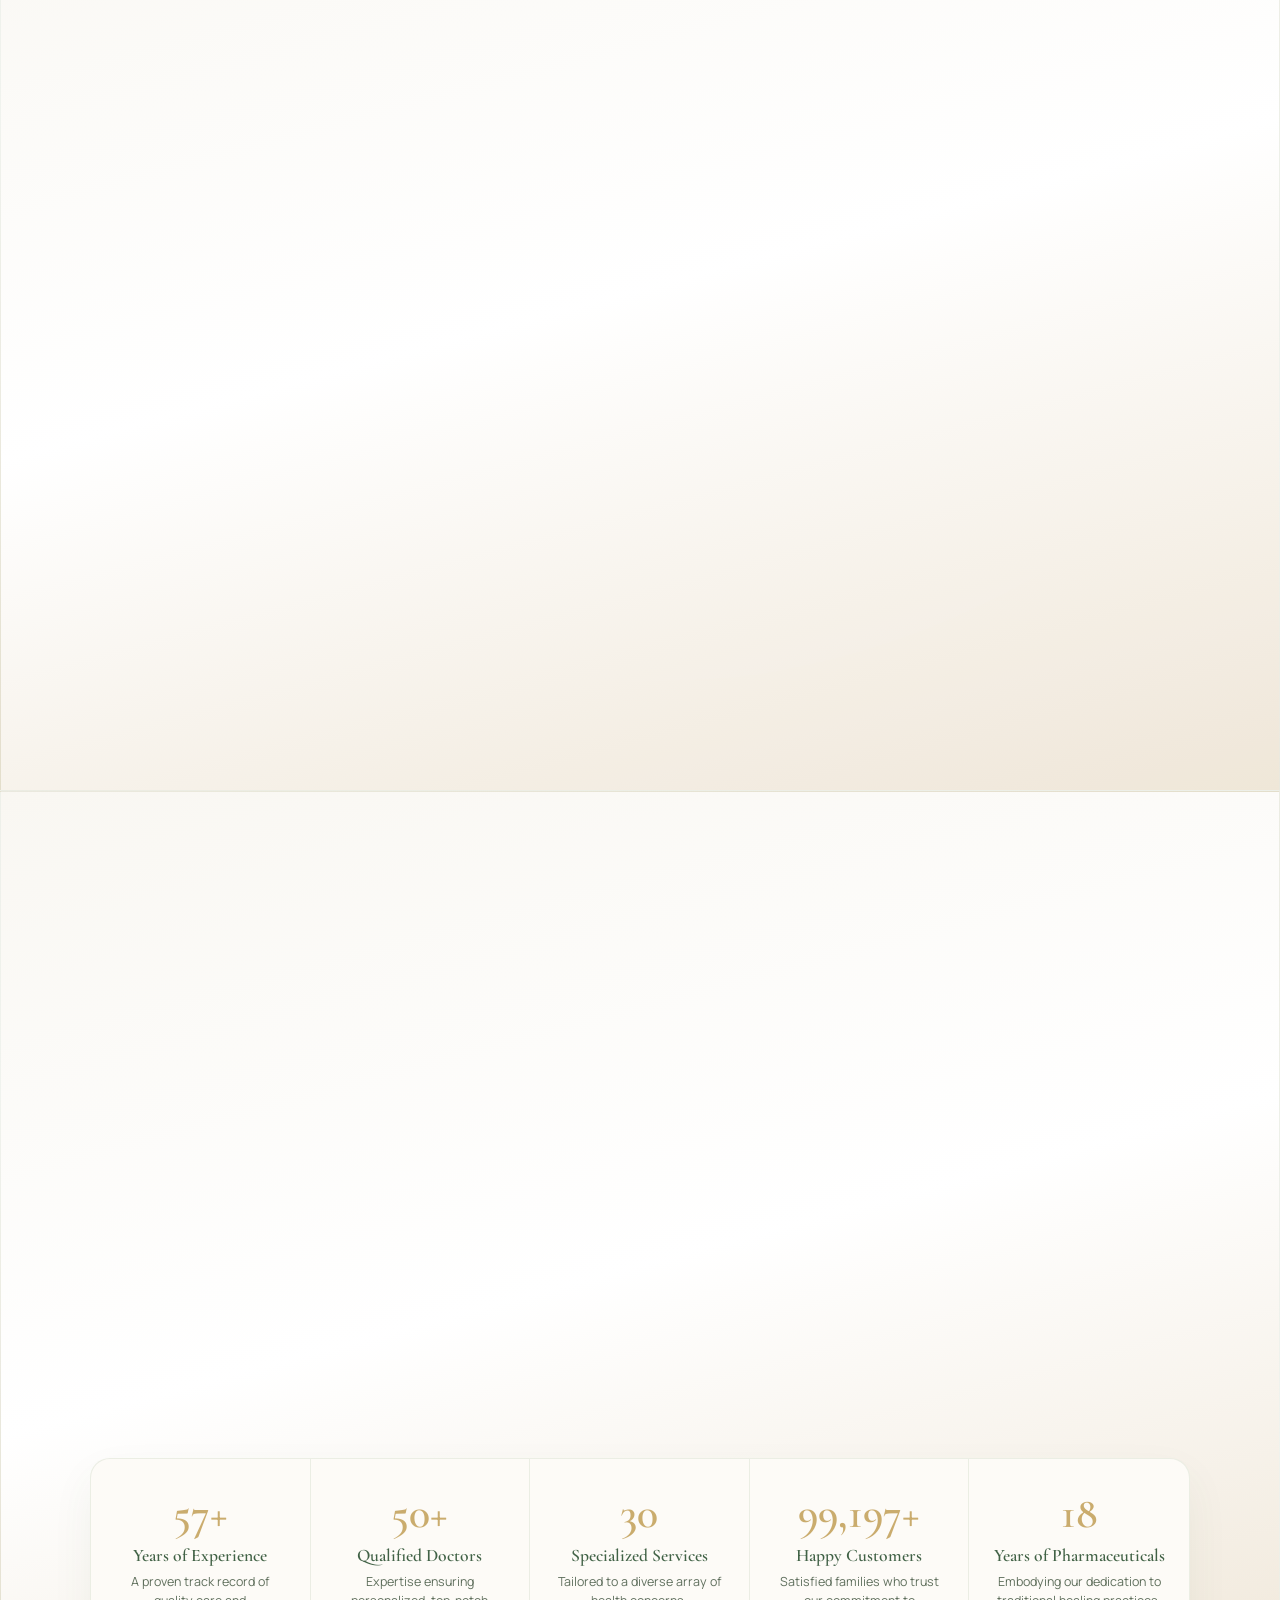
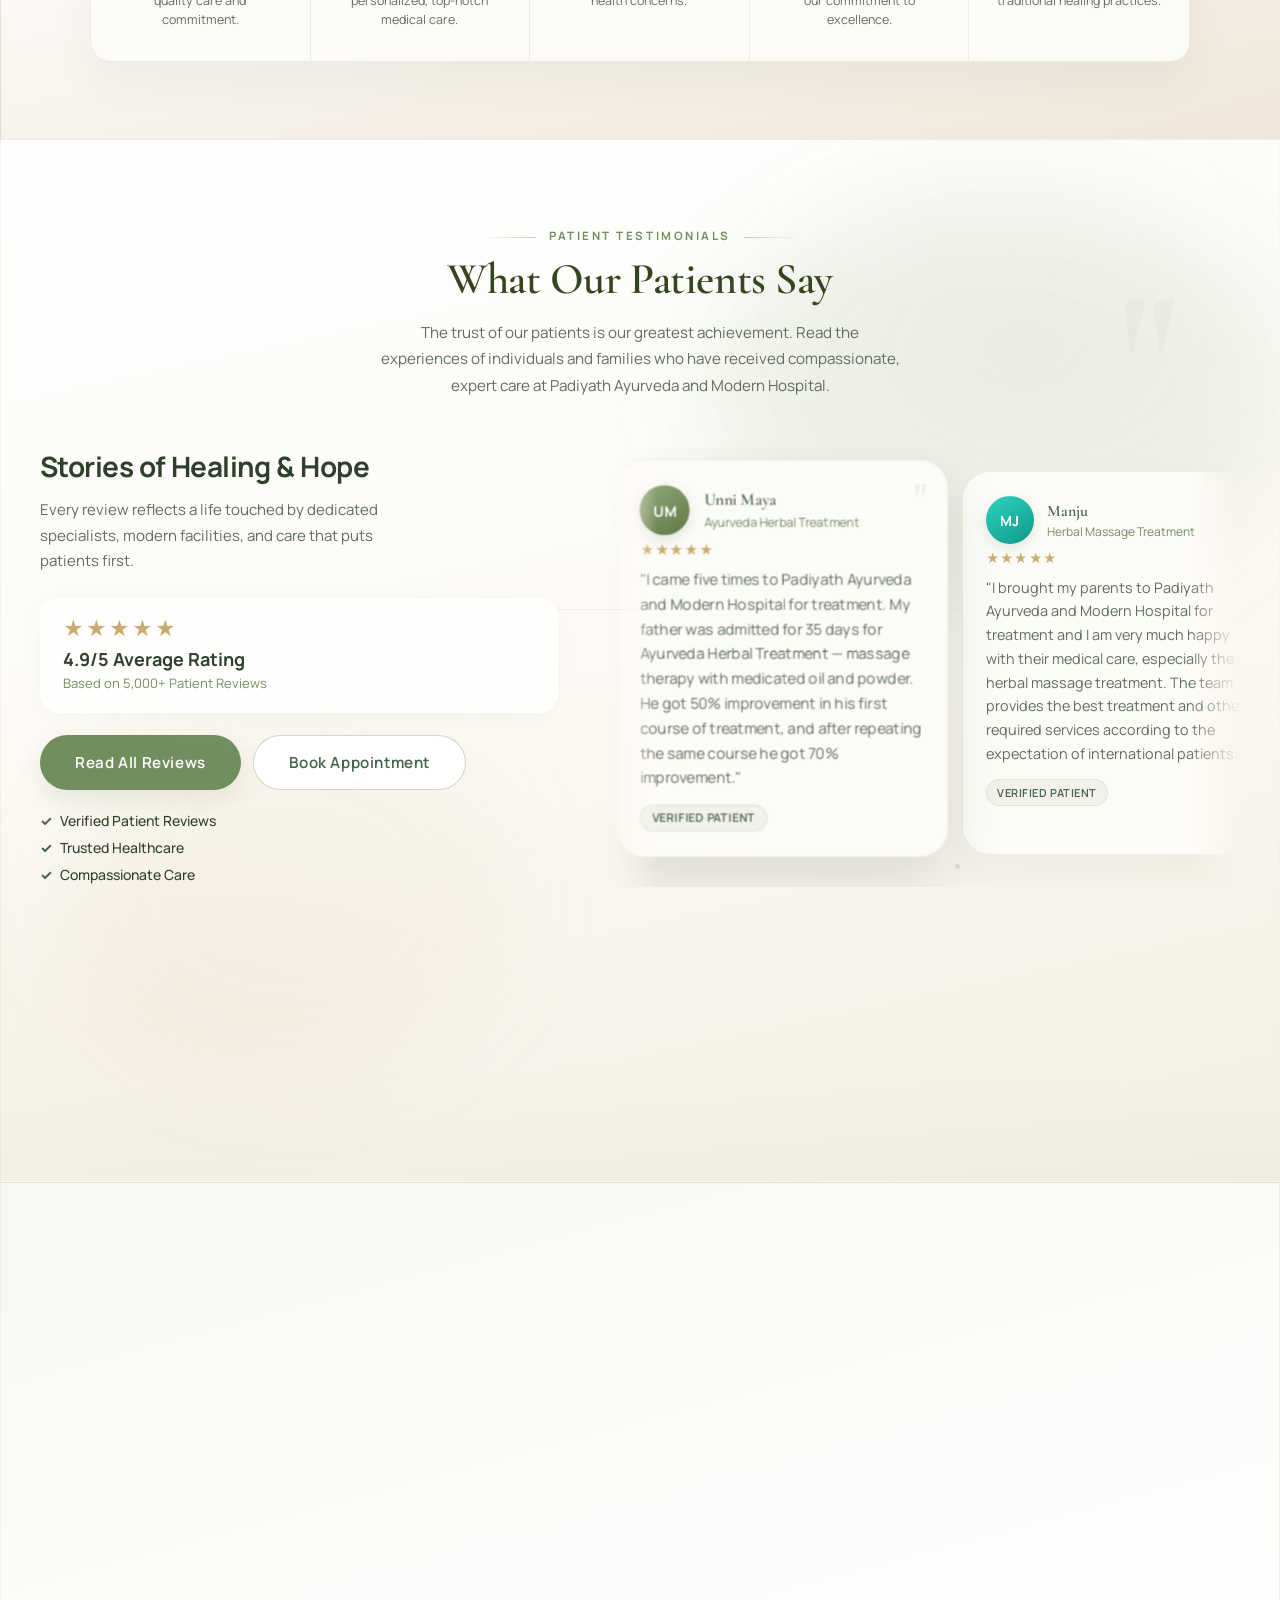
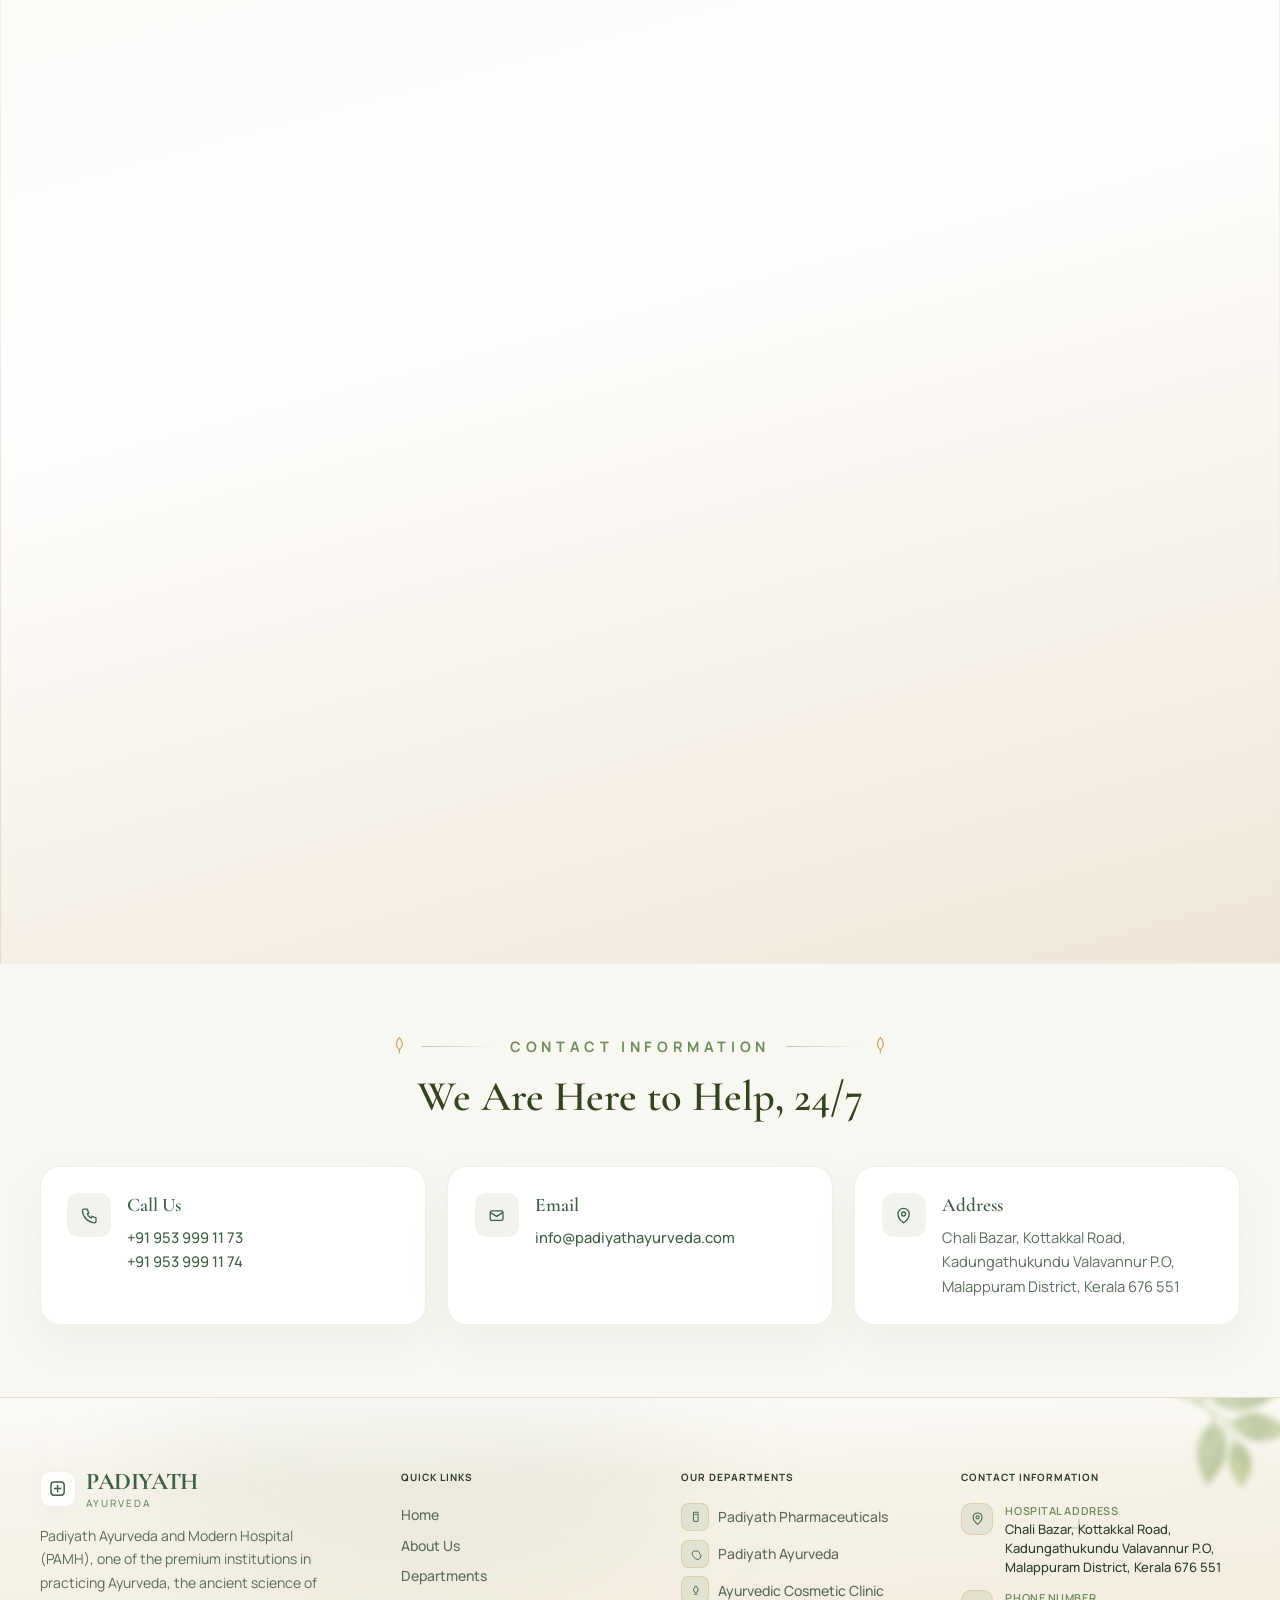
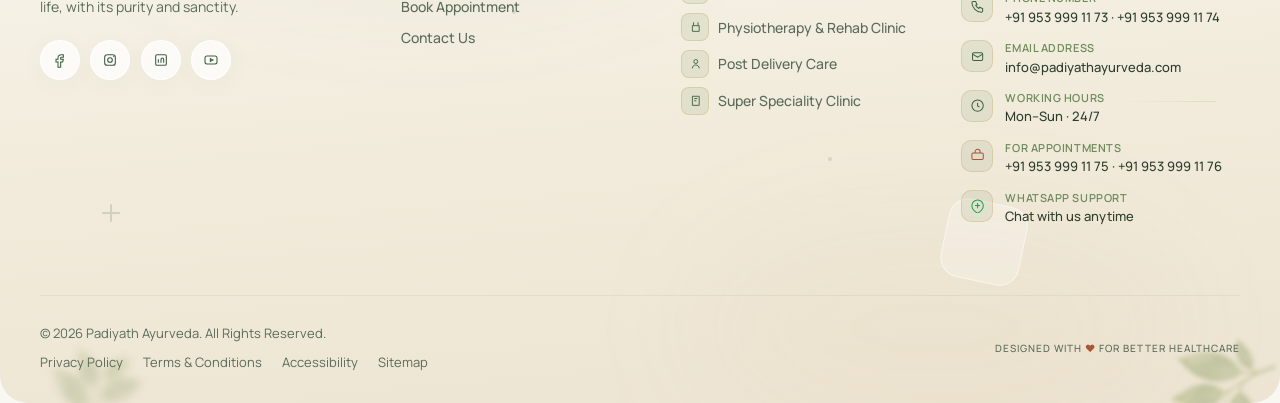
==== commit 6d9d62cf: "refactor: update HTML files to reflect rebranding to Padiyath Ayurveda, including title changes, nav" ====
--- a/index.html
+++ b/index.html
@@ -10,7 +10,7 @@
       href="https://fonts.googleapis.com/css2?family=Cormorant+Garamond:ital,wght@0,300;0,400;0,500;0,600;0,700;1,400&family=Playfair+Display:wght@500;600;700;800&family=Manrope:wght@300;400;500;600;700;800&family=Inter:wght@300;400;500;600&display=swap"
       rel="stylesheet"
     />
-    <link rel="stylesheet" href="assets/css/styles.css?v=1.5.0" />
+    <link rel="stylesheet" href="assets/css/styles.css?v=1.7.7" />
   </head>
   <body>
     <div class="nav-drawer" id="nav-drawer" aria-hidden="true" inert>
@@ -33,11 +33,11 @@
         </a>
         <a href="departments.html" class="nav-drawer-link">
           <svg viewBox="0 0 24 24" fill="none" aria-hidden="true"><path d="M12 4v16M4 12h16" /><rect x="3" y="3" width="18" height="18" rx="3" /></svg>
-          Departments
+          Our Departments
         </a>
-        <a href="doctors.html" class="nav-drawer-link">
-          <svg viewBox="0 0 24 24" fill="none" aria-hidden="true"><circle cx="9" cy="8" r="3" /><circle cx="17" cy="10" r="2.5" /><path d="M3 20c0-3.3 2.7-6 6-6M14 20c0-2.5 2-4.5 4.5-4.5" /></svg>
-          Specialists
+        <a href="index.html#appointment" class="nav-drawer-link">
+          <svg viewBox="0 0 24 24" fill="none" aria-hidden="true"><rect x="4" y="5" width="16" height="15" rx="2" /><path d="M8 3v4M16 3v4M4 11h16" /></svg>
+          Book Now
         </a>
         <a href="contact.html" class="nav-drawer-link">
           <svg viewBox="0 0 24 24" fill="none" aria-hidden="true"><rect x="4" y="6" width="16" height="12" rx="2" /><path d="M4 8l8 5 8-5" /></svg>
@@ -73,7 +73,6 @@
           <a href="index.html" class="active">Home</a>
           <a href="about.html">About Us</a>
           <a href="departments.html">Our Departments</a>
-          <a href="departments.html">Treatments</a>
           <a href="index.html#appointment">Book Now</a>
           <a href="about.html#gallery">Gallery</a>
           <a href="contact.html">Contact</a>
@@ -97,13 +96,6 @@
         </div>
       </header>
 
-      <div class="hero-leaf-deco" aria-hidden="true">
-        <img class="hero-leaf hero-leaf--tr" src="assets/images/leaf_deco.png" alt="" loading="eager" decoding="async" />
-        <img class="hero-leaf hero-leaf--tr2" src="assets/images/leaf_deco.png" alt="" loading="eager" decoding="async" />
-        <img class="hero-leaf hero-leaf--left" src="assets/images/leaf_deco.png" alt="" loading="eager" decoding="async" />
-        <img class="hero-leaf hero-leaf--r2" src="assets/images/leaf_deco.png" alt="" loading="eager" decoding="async" />
-        <img class="hero-leaf hero-leaf--r3" src="assets/images/leaf_deco.png" alt="" loading="eager" decoding="async" />
-      </div>
       <section class="hero-section">
         <section class="hero-left" aria-label="Hero text content">
           <div class="eyebrow fade-in-up">
@@ -233,8 +225,10 @@
         <div class="abt-split-media reveal">
           <img
             class="abt-split-image"
-            src="assets/images/ayur_hero_blend.png"
-            alt="Ayurvedic herbs, brass mortar and herbal preparations at Padiyath Ayurveda"
+            src="assets/images/about_ayurveda_herbs.png"
+            alt="Ayurvedic herbs, mortar, oils and traditional preparations at Padiyath Ayurveda"
+            width="1024"
+            height="576"
             loading="lazy"
             decoding="async"
           />
@@ -264,7 +258,7 @@
           <p class="about-description">
             Padiyath Apasmara Chikitsalayam is a distinguished Ayurveda Chikitsalayam with a rich
             history dating back to the 1830s. Our journey began with Enikutty Kutty Molla, who
-            received the ancient knowledge of “Apasmara ney” from Mamburam Thangal — precious
+            received the ancient knowledge of “Apasmara neyy” from Mamburam Thangal — precious
             wisdom passed down through generations, shaping our legacy of holistic healing.
           </p>
           <p class="about-description">
@@ -405,7 +399,7 @@
               potency, and efficacy of its products, upholding the timeless wisdom of Ayurveda
               while embracing innovation for the needs of modern consumers.
             </p>
-            <a class="btn-primary tow-card-cta" href="departments.html">
+            <a class="btn-primary tow-card-cta" href="pharmaceuticals.html">
               Explore Pharmaceuticals
               <svg viewBox="0 0 24 24" fill="none" aria-hidden="true">
                 <path d="M5 12h14M13 6l6 6-6 6" />
@@ -430,10 +424,11 @@
 
         <header class="dept-header reveal">
           <p class="dept-label">Our Departments</p>
-          <h2 id="dept-heading">Specialized Care for Every Stage of Life</h2>
+          <h2 id="dept-heading">Our Departments</h2>
           <p class="dept-intro">
-            Padiyath offers the best Ayurvedic treatments for all age groups — from traditional
-            Kerala Ayurveda and Panchakarma to specialized clinics, all under one roof.
+            Padiyath offers the best Ayurvedic treatments for all age groups — from traditional Kerala
+            Ayurveda and Panchakarma to specialized cosmetic, postnatal, physiotherapy, and super speciality
+            clinics under one roof.
           </p>
           <a class="btn-primary dept-header-cta" href="departments.html">
             View All Departments
@@ -443,88 +438,7 @@
           </a>
         </header>
 
-        <div class="dept-grid">
-          <a href="department.html?dept=padiyath-ayurveda" class="dept-card reveal reveal-delay-1" data-tilt>
-            <div class="dept-card-media dept-card-media--cardiology">
-              <img class="dept-logo" src="assets/images/padiyath%20department%20logos-02.png" alt="Padiyath Ayurveda" loading="lazy" decoding="async" />
-            </div>
-            <div class="dept-card-body">
-              <h3>Padiyath Ayurveda</h3>
-              <p>Traditional Kerala Ayurvedic and Panchakarma treatments for all age groups.</p>
-              <span class="dept-card-link">
-                Explore Department
-                <svg viewBox="0 0 24 24" fill="none" aria-hidden="true">
-                  <path d="M5 12h14M13 6l6 6-6 6" />
-                </svg>
-              </span>
-            </div>
-          </a>
-
-          <a href="department.html?dept=ayurvedic-cosmetic-clinic" class="dept-card reveal reveal-delay-2" data-tilt>
-            <div class="dept-card-media dept-card-media--orthopedics">
-              <img class="dept-logo" src="assets/images/padiyath%20department%20logos-05.png" alt="Ayuglow Cosmetic Clinic" loading="lazy" decoding="async" />
-            </div>
-            <div class="dept-card-body">
-              <h3>Ayurvedic Cosmetic Clinic</h3>
-              <p>Natural skin, hair, and beauty care rooted in Ayurvedic formulations.</p>
-              <span class="dept-card-link">
-                Explore Department
-                <svg viewBox="0 0 24 24" fill="none" aria-hidden="true">
-                  <path d="M5 12h14M13 6l6 6-6 6" />
-                </svg>
-              </span>
-            </div>
-          </a>
-
-          <a href="department.html?dept=physiotherapy-rehab" class="dept-card reveal reveal-delay-3" data-tilt>
-            <div class="dept-card-media dept-card-media--pediatrics">
-              <img class="dept-logo" src="assets/images/padiyath%20department%20logos-06%20(1).png" alt="Move Ease Physio and Rehab Centre" loading="lazy" decoding="async" />
-            </div>
-            <div class="dept-card-body">
-              <h3>Physiotherapy &amp; Rehab Clinic</h3>
-              <p>Physiotherapy and rehabilitation programs for recovery and mobility.</p>
-              <span class="dept-card-link">
-                Explore Department
-                <svg viewBox="0 0 24 24" fill="none" aria-hidden="true">
-                  <path d="M5 12h14M13 6l6 6-6 6" />
-                </svg>
-              </span>
-            </div>
-          </a>
-
-          <a href="department.html?dept=post-delivery-care" class="dept-card reveal reveal-delay-4" data-tilt>
-            <div class="dept-card-media dept-card-media--neurology">
-              <img class="dept-logo" src="assets/images/padiyath%20department%20logos-04.png" alt="Babymaa Post Delivery Care" loading="lazy" decoding="async" />
-            </div>
-            <div class="dept-card-body">
-              <h3>Post Delivery Care</h3>
-              <p>Traditional Ayurvedic postnatal care for mothers and newborns.</p>
-              <span class="dept-card-link">
-                Explore Department
-                <svg viewBox="0 0 24 24" fill="none" aria-hidden="true">
-                  <path d="M5 12h14M13 6l6 6-6 6" />
-                </svg>
-              </span>
-            </div>
-          </a>
-
-          <a href="department.html?dept=super-speciality-clinic" class="dept-card reveal reveal-delay-5" data-tilt>
-            <div class="dept-card-media dept-card-media--general">
-              <img class="dept-logo" src="assets/images/padiyath%20department%20logos-03.png" alt="Padiyath Super Speciality Clinic" loading="lazy" decoding="async" />
-            </div>
-            <div class="dept-card-body">
-              <h3>Super Speciality Clinic</h3>
-              <p>Integrated super speciality consultations and advanced treatments.</p>
-              <span class="dept-card-link">
-                Explore Department
-                <svg viewBox="0 0 24 24" fill="none" aria-hidden="true">
-                  <path d="M5 12h14M13 6l6 6-6 6" />
-                </svg>
-              </span>
-            </div>
-          </a>
-
-        </div>
+        <div class="dept-grid" data-dept-grid-home></div>
       </section>
 
       <section class="heritage-section" id="padiyath-heritage" aria-labelledby="heritage-heading">
@@ -618,7 +532,7 @@
               <span class="abt-kicker-line" aria-hidden="true"></span>
             </span>
           </div>
-          <h2 id="why-heading" class="why-heading">Healthcare You Can Trust,<br />Care You Can Feel</h2>
+          <h2 id="why-heading" class="why-heading">Why Choose Padiyath</h2>
           <p class="why-intro">
             Padiyath Ayurveda and Modern Hospital (PAMH) is one of the premium institutions
             practicing Ayurveda with its purity and sanctity. Established in 1965, we treat the
@@ -630,7 +544,7 @@
           <div class="why-media reveal">
             <img
               class="why-media-image"
-              src="assets/images/ayur_hero_blend.png"
+              src="assets/images/why_choose_padiyath.png"
               alt="Ayurvedic wellness and herbal care at Padiyath"
               loading="lazy"
               decoding="async"
@@ -693,152 +607,77 @@
         </div>
       </section>
 
-      <section class="impact-section" id="our-impact" aria-labelledby="impact-heading">
-        <div class="impact-cursor-glow" aria-hidden="true"></div>
-        <div class="impact-bg" aria-hidden="true">
-          <div class="impact-bg-gradient"></div>
-          <div class="impact-bg-glow impact-bg-glow--1"></div>
-          <div class="impact-bg-glow impact-bg-glow--2"></div>
-          <div class="impact-bg-grid"></div>
-          <div class="impact-deco impact-deco--plus impact-deco--1"></div>
-          <div class="impact-deco impact-deco--plus impact-deco--2"></div>
-          <div class="impact-deco impact-deco--ring"></div>
-          <div class="impact-particle impact-particle--1"></div>
-          <div class="impact-particle impact-particle--2"></div>
-        </div>
-
+      <section class="impact-section impact-premium" id="our-impact" aria-labelledby="impact-heading">
         <header class="impact-header reveal">
-          <p class="impact-label">Our Status in Numbers</p>
-          <h2 id="impact-heading">Delivering Trusted Healthcare, One Patient at a Time</h2>
+          <div class="abt-kicker">
+            <span class="abt-kicker-leaf" aria-hidden="true">
+              <svg viewBox="0 0 24 24" fill="none" stroke="currentColor" stroke-width="1.5">
+                <path d="M12 2C7.5 6 7.5 12 12 16c4.5-4 4.5-10 0-14z"/>
+                <path d="M12 16v4"/>
+              </svg>
+            </span>
+            <span class="abt-kicker-label">
+              <span class="abt-kicker-line" aria-hidden="true"></span>
+              Our Status in Numbers
+              <span class="abt-kicker-line" aria-hidden="true"></span>
+            </span>
+          </div>
+          <h2 id="impact-heading" class="impact-heading">Our Status in Numbers</h2>
           <p class="impact-intro">
             With a legacy spanning 195 years, Padiyath Apasmara Gritham and Chikitsa have been
-            mastered by Enikutty Molla and passed down through generations, reaching its zenith with
-            Padiyath Kunjimon Haji, the fifth generation heir. Our commitment to medical
-            preparations spans 40 years, and Padiyath Pharmaceuticals has stood tall for 18 years.
+            mastered across five generations. Our commitment to medical preparations spans 40 years,
+            and Padiyath Pharmaceuticals has stood tall for 18 years.
           </p>
         </header>
 
-        <div class="impact-main">
-          <div class="impact-dashboard-wrap reveal reveal-delay-1" data-impact-parallax>
-            <div class="impact-dashboard-glow" aria-hidden="true"></div>
-            <div class="impact-dashboard">
-              <svg class="impact-rings" viewBox="0 0 400 400" aria-hidden="true">
-                <circle class="impact-ring impact-ring--1" cx="200" cy="200" r="185" />
-                <circle class="impact-ring impact-ring--2" cx="200" cy="200" r="155" />
-                <circle class="impact-ring impact-ring--3" cx="200" cy="200" r="125" />
-                <circle class="impact-ring impact-ring--pulse" cx="200" cy="200" r="95" />
-              </svg>
-              <div class="impact-dashboard-center">
-                <p class="impact-center-value">
-                  <span class="impact-count" data-target="195" data-suffix="">0</span>
-                </p>
-                <p class="impact-center-label">Years of Legacy</p>
-              </div>
-            </div>
-
-            <article class="impact-orbit-badge impact-orbit-badge--1">
-              <span class="impact-orbit-icon" aria-hidden="true">
-                <svg viewBox="0 0 24 24" fill="none"><path d="M4.5 9.5h15v10h-15z" /><path d="M8 9.5V6.5h8v3" /></svg>
-              </span>
-              195 Years of Legacy
-            </article>
-            <article class="impact-orbit-badge impact-orbit-badge--2">
-              <span class="impact-orbit-icon" aria-hidden="true">
-                <svg viewBox="0 0 24 24" fill="none"><path d="M12 5a4 4 0 1 1 0 8 4 4 0 0 1 0-8Z" /><path d="M4 19c0-3.314 3.582-6 8-6s8 2.686 8 6" /></svg>
-              </span>
-              50+ Qualified Doctors
-            </article>
-            <article class="impact-orbit-badge impact-orbit-badge--3">
-              <span class="impact-orbit-icon" aria-hidden="true">
-                <svg viewBox="0 0 24 24" fill="none"><rect x="4" y="4" width="16" height="16" rx="2" /><path d="M9 12h6M12 9v6" /></svg>
-              </span>
-              30 Specialized Services
-            </article>
-            <article class="impact-orbit-badge impact-orbit-badge--4">
-              <span class="impact-orbit-icon" aria-hidden="true">
-                <svg viewBox="0 0 24 24" fill="none"><path d="M12 21s-6.5-4.35-6.5-9.5A4.5 4.5 0 0 1 12 7.5a4.5 4.5 0 0 1 6.5 4A4.5 4.5 0 0 1 12 21Z" /></svg>
-              </span>
-              100,000+ Happy Customers
-            </article>
-            <article class="impact-orbit-badge impact-orbit-badge--5">
-              <span class="impact-orbit-icon" aria-hidden="true">
-                <svg viewBox="0 0 24 24" fill="none"><path d="M12 2l2.4 7.4H22l-6.2 4.5 2.4 7.4L12 17l-6.2 4.3 2.4-7.4L2 9.4h7.6L12 2Z" /></svg>
-              </span>
-              57+ Years of Experience
-            </article>
-            <article class="impact-orbit-badge impact-orbit-badge--6">
-              <span class="impact-orbit-icon" aria-hidden="true">
-                <svg viewBox="0 0 24 24" fill="none"><rect x="3" y="8" width="18" height="10" rx="2" /><path d="M8 8V6a4 4 0 0 1 8 0v2" /></svg>
-              </span>
-              24/7 Emergency Care
-            </article>
-          </div>
-
-          <div class="impact-cards reveal reveal-delay-2">
-            <article class="impact-card" data-impact-card>
-              <span class="impact-card-icon" aria-hidden="true">
-                <svg viewBox="0 0 24 24" fill="none"><path d="M12 2v4M12 18v4M4.93 4.93l2.83 2.83M16.24 16.24l2.83 2.83M2 12h4M18 12h4M4.93 19.07l2.83-2.83M16.24 7.76l2.83-2.83" /></svg>
-              </span>
-              <p class="impact-card-value">
-                <span class="impact-count" data-target="57" data-suffix="+">0</span>
-              </p>
-              <h3>Years of Experience</h3>
-              <p>A proven track record of quality care and commitment to your well-being.</p>
-            </article>
-
-            <article class="impact-card" data-impact-card>
-              <span class="impact-card-icon" aria-hidden="true">
-                <svg viewBox="0 0 24 24" fill="none"><path d="M12 5a4 4 0 1 1 0 8 4 4 0 0 1 0-8Z" /><path d="M4 19c0-3.314 3.582-6 8-6s8 2.686 8 6" /></svg>
-              </span>
-              <p class="impact-card-value">
-                <span class="impact-count" data-target="50" data-suffix="+">0</span>
-              </p>
-              <h3>Qualified Doctors</h3>
-              <p>Expertise of over 50 qualified doctors ensuring personalized, top-notch care.</p>
-            </article>
-
-            <article class="impact-card" data-impact-card>
-              <span class="impact-card-icon" aria-hidden="true">
-                <svg viewBox="0 0 24 24" fill="none"><rect x="4" y="4" width="16" height="16" rx="2" /><path d="M9 12h6M12 9v6" /></svg>
-              </span>
-              <p class="impact-card-value">
-                <span class="impact-count" data-target="30" data-suffix="">0</span>
-              </p>
-              <h3>Specialized Services</h3>
-              <p>A comprehensive range tailored to a diverse array of health concerns.</p>
-            </article>
-
-            <article class="impact-card" data-impact-card>
-              <span class="impact-card-icon" aria-hidden="true">
-                <svg viewBox="0 0 24 24" fill="none"><path d="M12 21s-6.5-4.35-6.5-9.5A4.5 4.5 0 0 1 12 7.5a4.5 4.5 0 0 1 6.5 4A4.5 4.5 0 0 1 12 21Z" /></svg>
-              </span>
-              <p class="impact-card-value">
-                <span class="impact-count" data-target="100000" data-suffix="+">0</span>
-              </p>
-              <h3>Happy Customers</h3>
-              <p>Satisfied customers who have experienced our commitment to excellence.</p>
-            </article>
-
-            <article class="impact-card" data-impact-card>
-              <span class="impact-card-icon impact-card-icon--gold" aria-hidden="true">
-                <svg viewBox="0 0 24 24" fill="none"><path d="M12 2l2.4 7.4H22l-6.2 4.5 2.4 7.4L12 17l-6.2 4.3 2.4-7.4L2 9.4h7.6L12 2Z" /></svg>
-              </span>
-              <p class="impact-card-value">
-                <span class="impact-count" data-target="195" data-suffix="">0</span>
-              </p>
-              <h3>Years of Legacy</h3>
-              <p>Healing wisdom passed down through five generations since the 1830s.</p>
-            </article>
-
-            <article class="impact-card" data-impact-card>
-              <span class="impact-card-icon impact-card-icon--red" aria-hidden="true">
-                <svg viewBox="0 0 24 24" fill="none"><circle cx="12" cy="12" r="9" /><path d="M12 7.5v5l3 2" /></svg>
-              </span>
-              <p class="impact-card-value impact-card-value--static">18</p>
-              <h3>Years of Pharmaceuticals</h3>
-              <p>Padiyath Pharmaceuticals, embodying our dedication to traditional healing.</p>
-            </article>
-          </div>
+        <div class="impact-featured reveal">
+          <p class="impact-featured-value">
+            <span class="impact-count" data-target="195" data-suffix="">0</span>
+          </p>
+          <p class="impact-featured-label">Years of Legacy</p>
+          <p class="impact-featured-note">
+            Healing wisdom passed down from Enikutty Molla to Padiyath Kunjimon Haji since the 1830s.
+          </p>
+        </div>
+
+        <div class="impact-stats reveal reveal-delay-1" role="list">
+          <article class="impact-stat" role="listitem">
+            <p class="impact-stat-value">
+              <span class="impact-count" data-target="57" data-suffix="+">0</span>
+            </p>
+            <h3>Years of Experience</h3>
+            <p>A proven track record of quality care and commitment.</p>
+          </article>
+
+          <article class="impact-stat" role="listitem">
+            <p class="impact-stat-value">
+              <span class="impact-count" data-target="50" data-suffix="+">0</span>
+            </p>
+            <h3>Qualified Doctors</h3>
+            <p>Expertise ensuring personalized, top-notch medical care.</p>
+          </article>
+
+          <article class="impact-stat" role="listitem">
+            <p class="impact-stat-value">
+              <span class="impact-count" data-target="30" data-suffix="">0</span>
+            </p>
+            <h3>Specialized Services</h3>
+            <p>Tailored to a diverse array of health concerns.</p>
+          </article>
+
+          <article class="impact-stat" role="listitem">
+            <p class="impact-stat-value">
+              <span class="impact-count" data-target="100000" data-suffix="+">0</span>
+            </p>
+            <h3>Happy Customers</h3>
+            <p>Satisfied families who trust our commitment to excellence.</p>
+          </article>
+
+          <article class="impact-stat" role="listitem">
+            <p class="impact-stat-value impact-stat-value--static">18</p>
+            <h3>Years of Pharmaceuticals</h3>
+            <p>Embodying our dedication to traditional healing practices.</p>
+          </article>
         </div>
       </section>
 
@@ -952,6 +791,22 @@
                   </blockquote>
                   <span class="testi-verified">Verified Patient</span>
                 </article>
+
+                <article class="testi-card" data-testi-card>
+                  <span class="testi-quote-icon" aria-hidden="true">"</span>
+                  <div class="testi-card-header">
+                    <div class="testi-avatar testi-avatar--4">VS</div>
+                    <div>
+                      <h4>Veena .s</h4>
+                      <p class="testi-meta">Ayurvedic Care</p>
+                    </div>
+                  </div>
+                  <div class="testi-stars testi-stars--sm" aria-hidden="true">★★★★★</div>
+                  <blockquote>
+                    "I must explain how all this mistaken idea of denouncing pleasure and praising pain was born and I will give you a complete account of the system, and expound the actual teachings of the great explorer of the truth, the master-builder of human happiness."
+                  </blockquote>
+                  <span class="testi-verified">Verified Patient</span>
+                </article>
               </div>
             </div>
           </div>
@@ -970,27 +825,26 @@
         </div>
       </section>
 
-      <section class="book-section" id="appointment" aria-labelledby="book-heading">
-        <div class="book-cursor-glow" aria-hidden="true"></div>
-        <div class="book-bg" aria-hidden="true">
-          <div class="book-bg-gradient"></div>
-          <div class="book-bg-glow book-bg-glow--1"></div>
-          <div class="book-bg-glow book-bg-glow--2"></div>
-          <div class="book-deco book-deco--plus book-deco--1"></div>
-          <div class="book-deco book-deco--plus book-deco--2"></div>
-          <div class="book-deco book-deco--curve"></div>
-          <div class="book-particle book-particle--1"></div>
-          <div class="book-particle book-particle--2"></div>
-        </div>
-
+      <section class="book-section book-premium" id="appointment" aria-labelledby="book-heading">
         <header class="book-header reveal">
-          <p class="book-label">Book Appointment</p>
-          <h2 id="book-heading">To Maintain the Health of the Healthy Individual</h2>
+          <div class="abt-kicker">
+            <span class="abt-kicker-leaf" aria-hidden="true">
+              <svg viewBox="0 0 24 24" fill="none" stroke="currentColor" stroke-width="1.5">
+                <path d="M12 2C7.5 6 7.5 12 12 16c4.5-4 4.5-10 0-14z"/>
+                <path d="M12 16v4"/>
+              </svg>
+            </span>
+            <span class="abt-kicker-label">
+              <span class="abt-kicker-line" aria-hidden="true"></span>
+              Book Appointment
+              <span class="abt-kicker-line" aria-hidden="true"></span>
+            </span>
+          </div>
+          <h2 id="book-heading" class="book-heading">To Maintain the Health of the Healthy Individual</h2>
           <p class="book-intro">
             Kerala Vaidhyamana Ayurveda offers specific recommendations to each individual on
             lifestyle, diet, exercise and yoga, herbal therapy, and even spiritual practice to
-            restore and maintain balance in body and mind. Visit us and get the best Kerala
-            Ayurvedic treatment with no side effects.
+            restore and maintain balance in body and mind.
           </p>
         </header>
 
@@ -1047,141 +901,145 @@
             <ul class="book-assurance">
               <li><span aria-hidden="true">✓</span> Secure Appointment Request</li>
               <li><span aria-hidden="true">✓</span> Fast Response</li>
-              <li><span aria-hidden="true">✓</span> Experienced Specialists</li>
+              <li><span aria-hidden="true">✓</span> Qualified Ayurvedic Physicians</li>
             </ul>
           </div>
 
-          <div class="book-visual-wrap reveal reveal-delay-2" data-book-parallax>
-            <div class="book-visual-glow" aria-hidden="true"></div>
-            <div class="book-illustration">
-              <div class="book-illus-reception"></div>
-              <div class="book-illus-desk"></div>
-              <div class="book-illus-figure book-illus-figure--doctor" aria-hidden="true">
-                <div class="book-illus-head"></div>
-                <div class="book-illus-coat"></div>
-              </div>
-              <div class="book-illus-figure book-illus-figure--patient" aria-hidden="true">
-                <div class="book-illus-head"></div>
-                <div class="book-illus-body"></div>
-              </div>
-              <div class="book-illus-screen" aria-hidden="true">
-                <div class="book-illus-screen-line"></div>
-                <div class="book-illus-screen-line book-illus-screen-line--short"></div>
-              </div>
-            </div>
-
-            <article class="book-float book-float--1">
-              <span class="book-float-icon" aria-hidden="true">
-                <svg viewBox="0 0 24 24" fill="none"><circle cx="12" cy="12" r="9" /><path d="M12 7.5v5l3 2" /></svg>
-              </span>
-              Same-Day Appointments
-            </article>
-            <article class="book-float book-float--2">
-              <span class="book-float-icon" aria-hidden="true">
-                <svg viewBox="0 0 24 24" fill="none"><path d="M12 5a4 4 0 1 1 0 8 4 4 0 0 1 0-8Z" /><path d="M4 19c0-3.314 3.582-6 8-6s8 2.686 8 6" /></svg>
-              </span>
-              50+ Qualified Doctors
-            </article>
-            <article class="book-float book-float--3">
-              <span class="book-float-icon" aria-hidden="true">
-                <svg viewBox="0 0 24 24" fill="none"><rect x="3" y="8" width="18" height="10" rx="2" /><path d="M8 8V6a4 4 0 0 1 8 0v2" /></svg>
-              </span>
-              24/7 Emergency Care
-            </article>
-            <article class="book-float book-float--4">
-              <span class="book-float-icon" aria-hidden="true">
-                <svg viewBox="0 0 24 24" fill="none"><path d="M12 2l2.4 7.4H22l-6.2 4.5 2.4 7.4L12 17l-6.2 4.3 2.4-7.4L2 9.4h7.6L12 2Z" /></svg>
-              </span>
-              Trusted by 100,000+ Customers
-            </article>
-
-            <div class="book-contact-bar">
-              <article class="book-contact-item">
-                <span class="book-contact-icon book-contact-icon--red" aria-hidden="true">
-                  <svg viewBox="0 0 24 24" fill="none"><path d="M5 4h4l2 5-2 1a11 11 0 0 0 5 5l1-2 5 2v4a2 2 0 0 1-2 2A16 16 0 0 1 3 6a2 2 0 0 1 2-2Z" /></svg>
+          <aside class="book-aside reveal reveal-delay-2">
+            <div class="book-aside-media">
+              <img
+                class="book-aside-image"
+                src="assets/images/why_choose_padiyath.png"
+                alt="Ayurvedic consultation and wellness at Padiyath"
+                loading="lazy"
+                decoding="async"
+              />
+            </div>
+
+            <div class="book-highlights" role="list">
+              <article class="book-highlight" role="listitem">
+                <span class="book-highlight-icon" aria-hidden="true">
+                  <svg viewBox="0 0 24 24" fill="none" stroke="currentColor" stroke-width="1.6"><circle cx="12" cy="12" r="9"/><path d="M12 7.5v5l3 2"/></svg>
                 </span>
                 <div>
-                  <p class="book-contact-label">For Appointments</p>
-                  <p class="book-contact-value">+91 953 999 11 73</p>
+                  <h4>Same-Day Appointments</h4>
+                  <p>Quick scheduling with our dedicated care team.</p>
                 </div>
               </article>
-              <article class="book-contact-item">
-                <span class="book-contact-icon" aria-hidden="true">
-                  <svg viewBox="0 0 24 24" fill="none"><circle cx="12" cy="12" r="9" /><path d="M12 7.5v5l3 2" /></svg>
+              <article class="book-highlight" role="listitem">
+                <span class="book-highlight-icon" aria-hidden="true">
+                  <svg viewBox="0 0 24 24" fill="none" stroke="currentColor" stroke-width="1.6"><path d="M12 5a4 4 0 1 1 0 8 4 4 0 0 1 0-8Z"/><path d="M4 19c0-3.314 3.582-6 8-6s8 2.686 8 6"/></svg>
                 </span>
                 <div>
-                  <p class="book-contact-label">Hospital Hours</p>
-                  <p class="book-contact-value">Mon–Sun · 24/7</p>
+                  <h4>50+ Qualified Doctors</h4>
+                  <p>Experienced Ayurvedic and modern specialists.</p>
                 </div>
               </article>
-              <article class="book-contact-item">
-                <span class="book-contact-icon book-contact-icon--green" aria-hidden="true">
-                  <svg viewBox="0 0 24 24" fill="none"><path d="M12 3a9 9 0 0 0-9 9c0 7.5 9 12 9 12s9-4.5 9-12a9 9 0 0 0-9-9Z" /><path d="M8 12h8M12 8v8" /></svg>
+              <article class="book-highlight" role="listitem">
+                <span class="book-highlight-icon" aria-hidden="true">
+                  <svg viewBox="0 0 24 24" fill="none" stroke="currentColor" stroke-width="1.6"><path d="M5 4h4l2 5-2 1a11 11 0 0 0 5 5l1-2 5 2v4a2 2 0 0 1-2 2A16 16 0 0 1 3 6a2 2 0 0 1 2-2Z"/></svg>
                 </span>
                 <div>
-                  <p class="book-contact-label">WhatsApp</p>
-                  <p class="book-contact-value">Book via Chat</p>
+                  <h4>For Appointments</h4>
+                  <p>+91 953 999 11 73 · +91 953 999 11 74</p>
                 </div>
               </article>
-              <article class="book-contact-item">
-                <span class="book-contact-icon" aria-hidden="true">
-                  <svg viewBox="0 0 24 24" fill="none"><rect x="4" y="6" width="16" height="12" rx="2" /><path d="M4 8l8 5 8-5" /></svg>
+              <article class="book-highlight" role="listitem">
+                <span class="book-highlight-icon" aria-hidden="true">
+                  <svg viewBox="0 0 24 24" fill="none" stroke="currentColor" stroke-width="1.6"><rect x="4" y="6" width="16" height="12" rx="2"/><path d="M4 8l8 5 8-5"/></svg>
                 </span>
                 <div>
-                  <p class="book-contact-label">Email Support</p>
-                  <p class="book-contact-value">info@padiyathayurveda.com</p>
+                  <h4>Email Support</h4>
+                  <p>info@padiyathayurveda.com</p>
                 </div>
               </article>
             </div>
-          </div>
+          </aside>
         </div>
 
         <div class="book-trust-strip reveal">
           <article class="book-trust-item reveal reveal-delay-1">
-            <span class="book-trust-icon" aria-hidden="true">
-              <svg viewBox="0 0 24 24" fill="none"><path d="M4.5 9.5h15v10h-15z" /><path d="M8 9.5V6.5h8v3" /></svg>
-            </span>
-            <span>195 Years of Legacy</span>
+            <strong>195</strong>
+            <span>Years of Legacy</span>
           </article>
           <article class="book-trust-item reveal reveal-delay-2">
-            <span class="book-trust-icon" aria-hidden="true">
-              <svg viewBox="0 0 24 24" fill="none"><path d="M12 5a4 4 0 1 1 0 8 4 4 0 0 1 0-8Z" /><path d="M4 19c0-3.314 3.582-6 8-6s8 2.686 8 6" /></svg>
-            </span>
-            <span>Expert Medical Team</span>
+            <strong>100k+</strong>
+            <span>Happy Customers</span>
           </article>
           <article class="book-trust-item reveal reveal-delay-3">
-            <span class="book-trust-icon book-trust-icon--gold" aria-hidden="true">
-              <svg viewBox="0 0 24 24" fill="none"><path d="M12 2l2.4 7.4H22l-6.2 4.5 2.4 7.4L12 17l-6.2 4.3 2.4-7.4L2 9.4h7.6L12 2Z" /></svg>
-            </span>
-            <span>4.9 Patient Rating</span>
+            <strong>57+</strong>
+            <span>Years of Experience</span>
           </article>
           <article class="book-trust-item reveal reveal-delay-4">
-            <span class="book-trust-icon book-trust-icon--red" aria-hidden="true">
-              <svg viewBox="0 0 24 24" fill="none"><rect x="3" y="8" width="18" height="10" rx="2" /><path d="M8 8V6a4 4 0 0 1 8 0v2" /></svg>
-            </span>
-            <span>24/7 Emergency Support</span>
+            <strong>30</strong>
+            <span>Specialized Services</span>
           </article>
         </div>
       </section>
 
-      <section class="home-section contact-info" id="contact-information">
-        <div class="section-head">
-          <p class="section-kicker">Contact Information</p>
-          <h2>We Are Here to Help, 24/7</h2>
-        </div>
-        <div class="contact-grid">
-          <article class="feature-card">
-            <h3>Call Us</h3>
-            <p>+91 953 999 11 73 · +91 953 999 11 74</p>
-          </article>
-          <article class="feature-card">
-            <h3>Email</h3>
-            <p>info@padiyathayurveda.com</p>
-          </article>
-          <article class="feature-card">
-            <h3>Address</h3>
-            <p>Chali Bazar, Kottakkal Road, Kadungathukundu Valavannur P.O, Malappuram District, Kerala 676 551</p>
-          </article>
+      <section class="contact-info" id="contact-information" aria-labelledby="contact-heading">
+        <div class="contact-info-inner">
+          <header class="contact-info-header reveal">
+            <div class="abt-kicker">
+              <span class="abt-kicker-leaf" aria-hidden="true">
+                <svg viewBox="0 0 24 24" fill="none" stroke="currentColor" stroke-width="1.5">
+                  <path d="M12 2C7.5 6 7.5 12 12 16c4.5-4 4.5-10 0-14z"/>
+                  <path d="M12 16v4"/>
+                </svg>
+              </span>
+              <span class="abt-kicker-label">
+                <span class="abt-kicker-line" aria-hidden="true"></span>
+                Contact Information
+                <span class="abt-kicker-line" aria-hidden="true"></span>
+              </span>
+              <span class="abt-kicker-leaf abt-kicker-leaf--mirror" aria-hidden="true">
+                <svg viewBox="0 0 24 24" fill="none" stroke="currentColor" stroke-width="1.5">
+                  <path d="M12 2C7.5 6 7.5 12 12 16c4.5-4 4.5-10 0-14z"/>
+                  <path d="M12 16v4"/>
+                </svg>
+              </span>
+            </div>
+            <h2 id="contact-heading">We Are Here to Help, 24/7</h2>
+          </header>
+
+          <div class="contact-info-grid reveal reveal-delay-1">
+            <article class="contact-info-card">
+              <span class="contact-info-icon" aria-hidden="true">
+                <svg viewBox="0 0 24 24" fill="none"><path d="M5 4h4l2 5-2 1a11 11 0 0 0 5 5l1-2 5 2v4a2 2 0 0 1-2 2A16 16 0 0 1 3 6a2 2 0 0 1 2-2Z"/></svg>
+              </span>
+              <div class="contact-info-body">
+                <h3>Call Us</h3>
+                <p>
+                  <a href="tel:+919539991173">+91 953 999 11 73</a><br />
+                  <a href="tel:+919539991174">+91 953 999 11 74</a>
+                </p>
+              </div>
+            </article>
+
+            <article class="contact-info-card">
+              <span class="contact-info-icon" aria-hidden="true">
+                <svg viewBox="0 0 24 24" fill="none"><rect x="4" y="6" width="16" height="12" rx="2"/><path d="M4 8l8 5 8-5"/></svg>
+              </span>
+              <div class="contact-info-body">
+                <h3>Email</h3>
+                <p><a href="mailto:info@padiyathayurveda.com">info@padiyathayurveda.com</a></p>
+              </div>
+            </article>
+
+            <article class="contact-info-card">
+              <span class="contact-info-icon" aria-hidden="true">
+                <svg viewBox="0 0 24 24" fill="none"><path d="M12 21s7-4.5 7-11a7 7 0 1 0-14 0c0 6.5 7 11 7 11Z"/><circle cx="12" cy="10" r="2.5"/></svg>
+              </span>
+              <div class="contact-info-body">
+                <h3>Address</h3>
+                <p>
+                  Chali Bazar, Kottakkal Road,<br />
+                  Kadungathukundu Valavannur P.O,<br />
+                  Malappuram District, Kerala 676 551
+                </p>
+              </div>
+            </article>
+          </div>
         </div>
       </section>
     </main>
@@ -1194,6 +1052,12 @@
 
     <footer class="site-footer reveal" id="site-footer">
       <div class="foot-cursor-glow" aria-hidden="true"></div>
+      <div class="foot-leaf-deco" aria-hidden="true">
+        <img class="foot-leaf foot-leaf--tl" src="assets/images/leaf_deco.png" alt="" loading="lazy" decoding="async" />
+        <img class="foot-leaf foot-leaf--tr" src="assets/images/leaf_deco.png" alt="" loading="lazy" decoding="async" />
+        <img class="foot-leaf foot-leaf--bl" src="assets/images/leaf_deco.png" alt="" loading="lazy" decoding="async" />
+        <img class="foot-leaf foot-leaf--br" src="assets/images/leaf_deco.png" alt="" loading="lazy" decoding="async" />
+      </div>
       <div class="foot-bg" aria-hidden="true">
         <div class="foot-bg-glow foot-bg-glow--1"></div>
         <div class="foot-bg-glow foot-bg-glow--2"></div>
@@ -1247,8 +1111,7 @@
               <li><a href="index.html">Home</a></li>
               <li><a href="about.html">About Us</a></li>
               <li><a href="departments.html">Departments</a></li>
-              <li><a href="doctors.html">Doctors</a></li>
-              <li><a href="#appointment">Book Appointment</a></li>
+              <li><a href="index.html#appointment">Book Appointment</a></li>
               <li><a href="contact.html">Contact Us</a></li>
             </ul>
           </div>
@@ -1256,6 +1119,14 @@
           <div class="footer-col">
             <h4 class="footer-heading">Our Departments</h4>
             <ul class="footer-dept-list">
+              <li>
+                <a href="pharmaceuticals.html">
+                  <span class="footer-dept-icon" aria-hidden="true">
+                    <svg viewBox="0 0 24 24" fill="none"><path d="M8 4h8v16H8z" /><path d="M10 8h4" /></svg>
+                  </span>
+                  Padiyath Pharmaceuticals
+                </a>
+              </li>
               <li>
                 <a href="department.html?dept=padiyath-ayurveda">
                   <span class="footer-dept-icon" aria-hidden="true">
@@ -1376,6 +1247,8 @@
     </footer>
 
     <script src="assets/js/mobile-nav.js" defer></script>
+    <script src="assets/js/departments-data.js" defer></script>
+    <script src="assets/js/departments.js" defer></script>
     <script src="assets/js/index.js" defer></script>
   </body>
 </html>
--- a/assets/css/styles.css
+++ b/assets/css/styles.css
@@ -4995,6 +4995,89 @@
   overflow: hidden;
 }
 
+.foot-leaf-deco {
+  position: absolute;
+  inset: 0;
+  pointer-events: none;
+  z-index: 1;
+  overflow: hidden;
+}
+
+.foot-leaf {
+  position: absolute;
+  user-select: none;
+  animation: leafDrift 18s ease-in-out infinite;
+}
+
+.foot-leaf--tl {
+  --leaf-base: rotate(142deg) scaleX(-1);
+  width: clamp(8rem, 14vw, 13rem);
+  top: 0;
+  left: 0;
+  transform-origin: top left;
+  transform: var(--leaf-base);
+  filter: blur(2px) saturate(0.75);
+  opacity: 0.34;
+  animation-duration: 20s;
+  animation-delay: -5s;
+}
+
+.foot-leaf--tr {
+  --leaf-base: rotate(148deg);
+  width: clamp(10rem, 17vw, 16rem);
+  top: -9%;
+  right: -5%;
+  transform: var(--leaf-base);
+  filter: blur(3px) brightness(0.9) saturate(1.05);
+  opacity: 0.38;
+  animation-duration: 22s;
+  animation-delay: -8s;
+}
+
+.foot-leaf--bl {
+  --leaf-base: rotate(28deg);
+  width: clamp(7rem, 12vw, 11rem);
+  bottom: -6%;
+  left: 1%;
+  transform: var(--leaf-base);
+  filter: blur(4px) saturate(0.68);
+  opacity: 0.26;
+  animation-duration: 21s;
+  animation-delay: -11s;
+}
+
+.foot-leaf--br {
+  --leaf-base: rotate(212deg) scaleX(-1);
+  width: clamp(9rem, 15vw, 14rem);
+  bottom: -8%;
+  right: -3%;
+  transform: var(--leaf-base);
+  filter: blur(2px) brightness(0.88) saturate(0.95);
+  opacity: 0.3;
+  animation-duration: 19s;
+  animation-delay: -3s;
+}
+
+@media (max-width: 768px) {
+  .foot-leaf--tl,
+  .foot-leaf--bl {
+    width: clamp(6rem, 22vw, 9rem);
+    opacity: 0.22;
+  }
+
+  .foot-leaf--tr,
+  .foot-leaf--br {
+    width: clamp(7rem, 24vw, 11rem);
+    opacity: 0.24;
+  }
+}
+
+@media (prefers-reduced-motion: reduce) {
+  .foot-leaf {
+    animation: none;
+  }
+}
+
 .foot-bg-glow {
   position: absolute;
   border-radius: 50%;
@@ -8287,20 +8370,25 @@
 
 .abt-split-media {
   position: relative;
-  min-height: 480px;
+  align-self: stretch;
+  min-height: 100%;
+  padding: 0;
   background: #fdfbf7;
+  overflow: hidden;
 }
 
 .abt-split-image {
   position: absolute;
   inset: 0;
+  display: block;
   width: 100%;
   height: 100%;
   object-fit: cover;
-  object-position: center 62%;
-  /* Fade the right edge into the panel so the photo reads as one surface with the content */
-  -webkit-mask-image: linear-gradient(90deg, #000 55%, rgba(0, 0, 0, 0.4) 82%, transparent 100%);
-  mask-image: linear-gradient(90deg, #000 55%, rgba(0, 0, 0, 0.4) 82%, transparent 100%);
+  object-position: center center;
+  border-radius: 0;
+  box-shadow: none;
+  -webkit-mask-image: linear-gradient(to right, #000 82%, transparent 100%);
+  mask-image: linear-gradient(to right, #000 82%, transparent 100%);
 }
 
 .abt-split-content {
@@ -8442,12 +8530,19 @@
   }
 
   .abt-split-media {
-    min-height: 340px;
+    min-height: clamp(260px, 42vw, 360px);
+    padding: 0;
   }
 
   .abt-split-image {
-    -webkit-mask-image: linear-gradient(180deg, #000 55%, rgba(0, 0, 0, 0.4) 82%, transparent 100%);
-    mask-image: linear-gradient(180deg, #000 55%, rgba(0, 0, 0, 0.4) 82%, transparent 100%);
+    position: absolute;
+    inset: 0;
+    width: 100%;
+    height: 100%;
+    max-height: none;
+    object-fit: cover;
+    -webkit-mask-image: linear-gradient(to bottom, #000 88%, transparent 100%);
+    mask-image: linear-gradient(to bottom, #000 88%, transparent 100%);
   }
 
   .abt-split-content {
@@ -8861,35 +8956,36 @@
   content: "";
   position: absolute;
   inset: auto;
-  width: 86%;
+  width: 79%;
   aspect-ratio: 1 / 1;
-  top: -1%;
+  top: 7%;
   left: 50%;
   transform: translateX(-50%);
-  border: 1px solid rgba(200, 169, 106, 0.4);
+  border: 1px solid rgba(200, 169, 106, 0.45);
   border-radius: 50%;
   background: none;
   pointer-events: none;
-  z-index: -1;
+  z-index: 1;
 }
 
 .hero-viewport .hero-image-ayur {
   object-fit: contain;
-  transform: none;
+  transform: scale(1.08);
+  transform-origin: 50% 55%;
   animation: none;
   filter: none;
   /* Fade the picture's edges into the page so it reads as one scene */
-  -webkit-mask-image: radial-gradient(ellipse 68% 64% at 50% 55%, #000 48%, rgba(0, 0, 0, 0.85) 60%, transparent 78%);
-  mask-image: radial-gradient(ellipse 68% 64% at 50% 55%, #000 48%, rgba(0, 0, 0, 0.85) 60%, transparent 78%);
+  -webkit-mask-image: radial-gradient(ellipse 73% 69% at 50% 55%, #000 51%, rgba(0, 0, 0, 0.94) 64%, transparent 80%);
+  mask-image: radial-gradient(ellipse 73% 69% at 50% 55%, #000 51%, rgba(0, 0, 0, 0.94) 64%, transparent 80%);
 }
 
 /* Soft circular halo behind the arrangement */
 .hero-viewport .hero-image-frame-ayur::before {
   content: "";
   position: absolute;
-  width: 96%;
+  width: 84%;
   aspect-ratio: 1 / 1;
-  top: -3%;
+  top: 5%;
   left: 50%;
   transform: translateX(-50%);
   border-radius: 50%;
@@ -9564,8 +9660,13 @@
 
 /* About section — reference layout */
 .about-section.abt-split {
-  grid-template-columns: 43% 57%;
-  min-height: 600px;
+  grid-template-columns: 36% 64%;
+  min-height: 0;
+  align-items: stretch;
+}
+
+.about-section.abt-split .abt-split-media {
+  min-height: 100%;
 }
 
 .abt-split .abt-split-content {
@@ -9890,4 +9991,3728 @@
   }
 }
 
-
+/* ==========================================================================
+   Our Status in Numbers — premium redesign
+   ========================================================================== */
+
+.impact-section.impact-premium {
+  background: linear-gradient(165deg, #f9f7f2 0%, #ffffff 50%, #efe6d7 100%);
+  border: 1px solid rgba(110, 139, 92, 0.1);
+  padding: clamp(3rem, 6vw, 5rem) clamp(1.5rem, 4vw, 3.5rem);
+}
+
+.impact-premium .impact-cursor-glow,
+.impact-premium .impact-bg {
+  display: none;
+}
+
+.impact-premium .impact-header {
+  max-width: 720px;
+  margin: 0 auto clamp(2.5rem, 5vw, 3.5rem);
+  text-align: center;
+}
+
+.impact-premium .impact-header .abt-kicker {
+  width: 100%;
+  justify-content: center;
+}
+
+.impact-premium .impact-heading {
+  margin: 1.15rem 0 0;
+  font-family: var(--font-serif);
+  font-size: clamp(2.1rem, 3.8vw, 3.1rem);
+  font-weight: 600;
+  line-height: 1.15;
+  color: #33421f;
+}
+
+.impact-premium .impact-intro {
+  margin: 1.15rem auto 0;
+  max-width: 58ch;
+  font-size: 0.98rem;
+  line-height: 1.75;
+  color: var(--text-muted);
+}
+
+.impact-featured {
+  max-width: 900px;
+  margin: 0 auto 2.5rem;
+  padding: clamp(2rem, 4vw, 3rem) clamp(1.5rem, 4vw, 3rem);
+  text-align: center;
+  border-radius: var(--radius-lg);
+  background: linear-gradient(135deg, #3e5f44 0%, #2c3e2b 100%);
+  border: 1px solid rgba(200, 169, 106, 0.25);
+  box-shadow: 0 24px 56px rgba(62, 95, 68, 0.18);
+}
+
+.impact-featured-value {
+  margin: 0;
+  font-family: var(--font-serif);
+  font-size: clamp(4rem, 10vw, 6.5rem);
+  font-weight: 600;
+  line-height: 1;
+  color: var(--gold-accent);
+}
+
+.impact-featured-label {
+  margin: 0.75rem 0 0;
+  font-family: var(--font-sans);
+  font-size: 0.85rem;
+  font-weight: 700;
+  letter-spacing: 0.28em;
+  text-transform: uppercase;
+  color: rgba(255, 255, 255, 0.9);
+}
+
+.impact-featured-note {
+  margin: 1rem auto 0;
+  max-width: 42ch;
+  font-size: 0.92rem;
+  line-height: 1.65;
+  color: rgba(255, 255, 255, 0.72);
+}
+
+.impact-stats {
+  display: grid;
+  grid-template-columns: repeat(5, minmax(0, 1fr));
+  gap: 0;
+  max-width: 1100px;
+  margin: 0 auto;
+  border-radius: var(--radius-lg);
+  overflow: hidden;
+  border: 1px solid rgba(110, 139, 92, 0.12);
+  background: #fdfbf7;
+  box-shadow: 0 18px 44px rgba(62, 95, 68, 0.06);
+}
+
+.impact-stat {
+  padding: clamp(1.5rem, 2.5vw, 2rem) clamp(1rem, 2vw, 1.5rem);
+  text-align: center;
+  border-right: 1px solid rgba(110, 139, 92, 0.12);
+}
+
+.impact-stat:last-child {
+  border-right: 0;
+}
+
+.impact-stat-value {
+  margin: 0;
+  font-family: var(--font-serif);
+  font-size: clamp(2rem, 3.5vw, 2.75rem);
+  font-weight: 600;
+  line-height: 1;
+  color: var(--gold-accent);
+}
+
+.impact-stat-value--static {
+  color: var(--gold-accent);
+}
+
+.impact-stat h3 {
+  margin: 0.65rem 0 0;
+  font-family: var(--font-serif);
+  font-size: clamp(0.95rem, 1.4vw, 1.1rem);
+  font-weight: 600;
+  color: var(--forest-green);
+}
+
+.impact-stat > p:last-child {
+  margin: 0.45rem 0 0;
+  font-size: 0.78rem;
+  line-height: 1.5;
+  color: var(--text-muted);
+}
+
+@media (max-width: 991px) {
+  .impact-stats {
+    grid-template-columns: repeat(2, minmax(0, 1fr));
+  }
+
+  .impact-stat {
+    border-right: 0;
+    border-bottom: 1px solid rgba(110, 139, 92, 0.12);
+  }
+
+  .impact-stat:nth-child(odd) {
+    border-right: 1px solid rgba(110, 139, 92, 0.12);
+  }
+
+  .impact-stat:nth-last-child(-n + 2) {
+    border-bottom: 0;
+  }
+
+  .impact-stat:last-child:nth-child(odd) {
+    grid-column: 1 / -1;
+    border-right: 0;
+  }
+}
+
+@media (max-width: 600px) {
+  .impact-stats {
+    grid-template-columns: 1fr;
+  }
+
+  .impact-stat,
+  .impact-stat:nth-child(odd) {
+    border-right: 0;
+    border-bottom: 1px solid rgba(110, 139, 92, 0.12);
+  }
+
+  .impact-stat:last-child {
+    border-bottom: 0;
+  }
+}
+
+
+/* ==========================================================================
+   Book Appointment — premium redesign
+   ========================================================================== */
+
+.book-section.book-premium {
+  background: linear-gradient(165deg, #f9f7f2 0%, #ffffff 48%, #efe6d7 100%);
+  border: 1px solid rgba(110, 139, 92, 0.1);
+  overflow: visible;
+}
+
+.book-premium .book-header {
+  max-width: 720px;
+  margin: 0 auto clamp(2.5rem, 5vw, 3.5rem);
+  text-align: center;
+}
+
+.book-premium .book-header .abt-kicker {
+  width: 100%;
+  justify-content: center;
+}
+
+.book-premium .book-heading {
+  margin: 1.15rem 0 0;
+  font-family: var(--font-serif);
+  font-size: clamp(2rem, 3.6vw, 2.85rem);
+  font-weight: 600;
+  line-height: 1.15;
+  color: #33421f;
+}
+
+.book-premium .book-intro {
+  margin: 1.15rem auto 0;
+  max-width: 58ch;
+  font-size: 0.98rem;
+  line-height: 1.75;
+}
+
+.book-premium .book-panel {
+  background: #fff;
+  border: 1px solid rgba(110, 139, 92, 0.12);
+  box-shadow: 0 18px 44px rgba(62, 95, 68, 0.06);
+}
+
+.book-premium .book-panel-title {
+  font-family: var(--font-serif);
+  font-weight: 600;
+  color: var(--forest-green);
+}
+
+.book-aside {
+  display: flex;
+  flex-direction: column;
+  gap: 1.25rem;
+}
+
+.book-aside-media {
+  position: relative;
+  min-height: 240px;
+  border-radius: var(--radius-lg);
+  overflow: hidden;
+  border: 1px solid rgba(110, 139, 92, 0.12);
+  background: #fdfbf7;
+  box-shadow: 0 18px 44px rgba(62, 95, 68, 0.06);
+}
+
+.book-aside-image {
+  display: block;
+  width: 100%;
+  height: 100%;
+  min-height: 240px;
+  object-fit: cover;
+  object-position: center 55%;
+}
+
+.book-highlights {
+  display: grid;
+  grid-template-columns: repeat(2, minmax(0, 1fr));
+  gap: 0.85rem;
+}
+
+.book-highlight {
+  display: grid;
+  grid-template-columns: auto 1fr;
+  gap: 0.85rem;
+  align-items: start;
+  padding: 1rem 1.05rem;
+  border-radius: 16px;
+  background: #fff;
+  border: 1px solid rgba(110, 139, 92, 0.12);
+  box-shadow: 0 8px 24px rgba(62, 95, 68, 0.04);
+  transition: transform 0.3s ease, box-shadow 0.3s ease;
+}
+
+.book-highlight:hover {
+  transform: translateY(-2px);
+  box-shadow: 0 12px 32px rgba(62, 95, 68, 0.08);
+}
+
+.book-highlight-icon {
+  width: 2.35rem;
+  height: 2.35rem;
+  border-radius: 10px;
+  background: rgba(110, 139, 92, 0.1);
+  display: grid;
+  place-items: center;
+  flex-shrink: 0;
+}
+
+.book-highlight-icon svg {
+  width: 1.05rem;
+  height: 1.05rem;
+  stroke: var(--forest-green);
+  fill: none;
+}
+
+.book-highlight h4 {
+  margin: 0;
+  font-family: var(--font-serif);
+  font-size: 0.95rem;
+  font-weight: 600;
+  color: var(--forest-green);
+  line-height: 1.3;
+}
+
+.book-highlight p {
+  margin: 0.35rem 0 0;
+  font-size: 0.78rem;
+  line-height: 1.55;
+  color: var(--text-muted);
+}
+
+.book-premium .book-trust-strip {
+  grid-template-columns: repeat(4, minmax(0, 1fr));
+  gap: 0;
+  padding: 0;
+  background: #fff;
+  border: 1px solid rgba(110, 139, 92, 0.12);
+  box-shadow: 0 18px 44px rgba(62, 95, 68, 0.06);
+  overflow: hidden;
+}
+
+.book-premium .book-trust-item {
+  flex-direction: column;
+  gap: 0.35rem;
+  padding: clamp(1.25rem, 2.5vw, 1.65rem) 1rem;
+  border-right: 1px solid rgba(110, 139, 92, 0.12);
+}
+
+.book-premium .book-trust-item:last-child {
+  border-right: 0;
+}
+
+.book-premium .book-trust-item strong {
+  font-family: var(--font-serif);
+  font-size: clamp(1.65rem, 2.8vw, 2.1rem);
+  font-weight: 600;
+  line-height: 1;
+  color: var(--gold-accent);
+}
+
+.book-premium .book-trust-item span {
+  font-size: 0.68rem;
+  font-weight: 600;
+  letter-spacing: 0.06em;
+  text-transform: uppercase;
+  color: var(--text-muted);
+  line-height: 1.35;
+}
+
+@media (max-width: 991px) {
+  .book-highlights {
+    grid-template-columns: 1fr;
+  }
+
+  .book-premium .book-trust-item {
+    border-right: 0;
+    border-bottom: 1px solid rgba(110, 139, 92, 0.12);
+  }
+
+  .book-premium .book-trust-item:nth-child(odd) {
+    border-right: 1px solid rgba(110, 139, 92, 0.12);
+  }
+
+  .book-premium .book-trust-item:nth-last-child(-n + 2) {
+    border-bottom: 0;
+  }
+}
+
+@media (max-width: 600px) {
+  .book-premium .book-trust-strip {
+    grid-template-columns: 1fr;
+  }
+
+  .book-premium .book-trust-item,
+  .book-premium .book-trust-item:nth-child(odd) {
+    border-right: 0;
+    border-bottom: 1px solid rgba(110, 139, 92, 0.12);
+  }
+
+  .book-premium .book-trust-item:last-child {
+    border-bottom: 0;
+  }
+}
+
+
+/* ==========================================================================
+   Contact Information — aligned premium layout
+   ========================================================================== */
+
+.contact-info {
+  margin-top: clamp(3rem, 6vw, 5rem);
+  padding: clamp(3rem, 6vw, 4.5rem) clamp(1.25rem, 3vw, 2rem);
+}
+
+.contact-info-inner {
+  max-width: 1200px;
+  margin: 0 auto;
+}
+
+.contact-info-header {
+  max-width: 720px;
+  margin: 0 auto clamp(2rem, 4vw, 2.75rem);
+  text-align: center;
+}
+
+.contact-info-header .abt-kicker {
+  width: 100%;
+  justify-content: center;
+}
+
+.contact-info-header .abt-kicker-leaf--mirror {
+  transform: scaleX(-1);
+}
+
+.contact-info-header h2 {
+  margin: 1rem 0 0;
+  font-family: var(--font-serif);
+  font-size: clamp(2rem, 3.4vw, 2.65rem);
+  font-weight: 600;
+  line-height: 1.15;
+  color: #33421f;
+  text-align: center;
+}
+
+.contact-info-grid {
+  display: grid;
+  grid-template-columns: repeat(3, minmax(0, 1fr));
+  gap: clamp(1rem, 2vw, 1.35rem);
+  align-items: stretch;
+}
+
+.contact-info .contact-info-card {
+  height: 100%;
+  align-items: flex-start;
+  padding: clamp(1.25rem, 2.5vw, 1.65rem);
+  border-radius: var(--radius-lg);
+  background: #fff;
+  border: 1px solid rgba(110, 139, 92, 0.12);
+  box-shadow: 0 18px 44px rgba(62, 95, 68, 0.06);
+  transition: transform 0.3s ease, box-shadow 0.3s ease;
+}
+
+.contact-info .contact-info-card:hover {
+  transform: translateY(-2px);
+  box-shadow: 0 22px 48px rgba(62, 95, 68, 0.1);
+}
+
+.contact-info .contact-info-icon {
+  width: 2.75rem;
+  height: 2.75rem;
+  border-radius: 12px;
+  background: rgba(110, 139, 92, 0.1);
+  color: var(--forest-green);
+}
+
+.contact-info .contact-info-icon svg {
+  width: 1.2rem;
+  height: 1.2rem;
+  stroke: currentColor;
+  stroke-width: 1.6;
+  fill: none;
+}
+
+.contact-info-body {
+  flex: 1;
+  min-width: 0;
+}
+
+.contact-info .contact-info-card h3 {
+  font-family: var(--font-serif);
+  font-size: clamp(1.05rem, 1.6vw, 1.2rem);
+  font-weight: 600;
+  color: var(--forest-green);
+}
+
+.contact-info .contact-info-card p {
+  margin: 0.5rem 0 0;
+  font-size: 0.92rem;
+  line-height: 1.65;
+  color: var(--text-muted);
+}
+
+.contact-info .contact-info-card a {
+  color: var(--forest-green);
+  text-decoration: none;
+  font-weight: 500;
+  transition: color 0.2s ease;
+}
+
+.contact-info .contact-info-card a:hover {
+  color: var(--gold-accent);
+  text-decoration: underline;
+}
+
+@media (max-width: 991px) {
+  .contact-info-grid {
+    grid-template-columns: 1fr;
+  }
+}
+
+
+/* ==========================================================================
+   Section stack — flush panels, no ivory gaps between sections
+   ========================================================================== */
+
+.page-shell > section + section {
+  margin-top: 0;
+  border-top: none;
+}
+
+.page-shell > section:first-of-type {
+  margin-top: clamp(2rem, 4vw, 3.5rem);
+  border-radius: var(--radius-xl) var(--radius-xl) 0 0;
+}
+
+.page-shell > section:not(:first-of-type):not(:last-of-type) {
+  border-radius: 0;
+}
+
+.page-shell > section:last-of-type {
+  border-radius: 0 0 var(--radius-xl) var(--radius-xl);
+}
+
+.page-shell > section:only-of-type {
+  border-radius: var(--radius-xl);
+}
+
+.page-shell > section.abt-split {
+  margin-top: clamp(2rem, 4vw, 3.5rem);
+}
+
+.site-footer {
+  margin-top: 0;
+  border-radius: 0 0 var(--radius-xl) var(--radius-xl);
+}
+
+/* ==========================================================================
+   About Page — premium styling
+   ========================================================================== */
+
+#about-page > section {
+  margin-top: 0;
+}
+
+#about-page .abt-hero--premium {
+  position: relative;
+  min-height: clamp(280px, 42vh, 420px);
+  display: flex;
+  flex-direction: column;
+  align-items: center;
+  justify-content: center;
+  padding: clamp(3rem, 7vw, 5rem) clamp(1.5rem, 4vw, 3rem);
+  background:
+    linear-gradient(165deg, rgba(249, 247, 242, 0.94) 0%, rgba(255, 255, 255, 0.88) 45%, rgba(242, 236, 220, 0.92) 100%),
+    radial-gradient(ellipse 80% 60% at 50% 100%, rgba(110, 139, 92, 0.12), transparent 70%);
+  border: 1px solid rgba(110, 139, 92, 0.12);
+  box-shadow: 0 24px 56px rgba(62, 95, 68, 0.06);
+}
+
+#about-page .abt-hero-pattern {
+  position: absolute;
+  inset: 0;
+  opacity: 0.35;
+  background-image: radial-gradient(circle at 20% 30%, rgba(200, 169, 106, 0.15) 0 1px, transparent 1px),
+    radial-gradient(circle at 80% 70%, rgba(110, 139, 92, 0.12) 0 1px, transparent 1px);
+  background-size: 28px 28px, 32px 32px;
+  pointer-events: none;
+}
+
+#about-page .abt-breadcrumb {
+  position: relative;
+  z-index: 2;
+  display: flex;
+  align-items: center;
+  gap: 0.5rem;
+  margin-bottom: 1rem;
+  font-size: 0.78rem;
+  font-weight: 500;
+  letter-spacing: 0.06em;
+  text-transform: uppercase;
+  color: var(--text-muted);
+}
+
+#about-page .abt-breadcrumb a {
+  color: var(--forest-green);
+  text-decoration: none;
+  transition: color 0.2s ease;
+}
+
+#about-page .abt-breadcrumb a:hover {
+  color: var(--gold-accent);
+}
+
+#about-page .abt-breadcrumb-sep {
+  color: rgba(110, 139, 92, 0.45);
+}
+
+#about-page .abt-breadcrumb [aria-current="page"] {
+  color: var(--gold-accent);
+}
+
+#about-page .abt-hero h1 {
+  max-width: none;
+  font-size: clamp(2.4rem, 5vw, 3.75rem);
+  font-weight: 600;
+  color: #33421f;
+}
+
+#about-page .abt-intro-section {
+  margin-top: clamp(1.5rem, 3vw, 2.5rem);
+  padding: 0;
+  overflow: hidden;
+  background: #fdfbf7;
+  border: 1px solid rgba(110, 139, 92, 0.1);
+  box-shadow: 0 20px 48px rgba(62, 95, 68, 0.06);
+}
+
+#about-page .abt-intro-section .about-main {
+  position: relative;
+  z-index: 1;
+  display: grid;
+  grid-template-columns: minmax(280px, 40%) minmax(0, 1fr);
+  align-items: stretch;
+  gap: 0;
+  max-width: none;
+  margin: 0;
+  min-height: clamp(380px, 48vw, 520px);
+}
+
+#about-page .abt-intro-section .about-visual {
+  position: relative;
+  align-self: stretch;
+  min-height: 100%;
+  margin: 0;
+  order: 0;
+}
+
+#about-page .abt-intro-section .about-image-wrap {
+  position: absolute;
+  inset: 0;
+  border-radius: 0;
+  border: none;
+  box-shadow: none;
+  overflow: hidden;
+}
+
+#about-page .abt-intro-section .about-image-wrap::after {
+  content: "";
+  position: absolute;
+  inset: 0;
+  background: linear-gradient(90deg, transparent 55%, rgba(253, 251, 247, 0.55) 82%, #fdfbf7 100%);
+  pointer-events: none;
+  z-index: 1;
+}
+
+#about-page .abt-intro-section .about-image {
+  width: 100%;
+  height: 100%;
+  aspect-ratio: auto;
+  object-fit: cover;
+  object-position: center 45%;
+  filter: contrast(1.02) saturate(1.04);
+}
+
+#about-page .abt-intro-section .about-content {
+  display: flex;
+  flex-direction: column;
+  align-items: flex-start;
+  justify-content: center;
+  padding: clamp(2.75rem, 5vw, 4.25rem) clamp(2.25rem, 5vw, 4.5rem);
+  background: linear-gradient(165deg, #fdfbf7 0%, #ffffff 55%, #f7f3ea 100%);
+}
+
+#about-page .abt-intro-section .about-content .abt-kicker {
+  margin: 0;
+}
+
+#about-page .abt-intro-section .about-content .abt-kicker-label {
+  letter-spacing: 0.22em;
+  font-size: 0.72rem;
+}
+
+#about-page .abt-intro-section .about-content h1 {
+  margin: 1rem 0 0;
+  font-family: "Cormorant Garamond", var(--font-serif);
+  font-size: clamp(2.25rem, 4vw, 3.25rem);
+  font-weight: 600;
+  line-height: 1.08;
+  letter-spacing: -0.02em;
+  color: #33421f;
+  max-width: 14ch;
+}
+
+#about-page .abt-intro-section .about-tagline {
+  margin: 0.85rem 0 0;
+  font-family: "Cormorant Garamond", var(--font-serif);
+  font-size: clamp(1.15rem, 1.8vw, 1.4rem);
+  font-weight: 600;
+  line-height: 1.35;
+  color: #786632;
+}
+
+#about-page .abt-intro-section .about-description {
+  margin: 1.15rem 0 0;
+  max-width: 42ch;
+  font-size: 1rem;
+  line-height: 1.75;
+  color: var(--text-muted);
+  text-align: left;
+}
+
+#about-page .abt-intro-section .about-cta {
+  margin-top: 1.75rem;
+  align-self: flex-start;
+  width: auto;
+  max-width: none;
+}
+
+#about-page .abt-intro-section .about-cta svg {
+  width: 1.05rem;
+  height: 1.05rem;
+  stroke: currentColor;
+  stroke-width: 2;
+  stroke-linecap: round;
+  stroke-linejoin: round;
+}
+
+#about-page .about-image-wrap {
+  box-shadow: 0 28px 64px rgba(62, 95, 68, 0.12);
+  border: 1px solid rgba(200, 169, 106, 0.2);
+}
+
+#about-page .impact-section.impact-premium {
+  margin-top: 0;
+}
+
+#about-page .impact-stats {
+  grid-template-columns: repeat(4, minmax(0, 1fr));
+}
+
+#about-page .abt-vm-section {
+  margin-top: 0;
+}
+
+#about-page .abt-vm-section--founders {
+  background: linear-gradient(180deg, #fdfbf7 0%, #f4efe3 55%, #eef0e2 100%);
+}
+
+#about-page .abt-founder-grid {
+  position: relative;
+  z-index: 2;
+  display: grid;
+  grid-template-columns: repeat(2, minmax(0, 1fr));
+  gap: clamp(1.5rem, 3vw, 2.5rem);
+  max-width: 880px;
+  margin: 0 auto;
+}
+
+#about-page .abt-founder-card {
+  padding: clamp(2rem, 4vw, 2.75rem) clamp(1.5rem, 3vw, 2rem);
+  border-radius: 28px;
+  text-align: center;
+  background: rgba(255, 255, 255, 0.82);
+  border: 1px solid rgba(255, 255, 255, 0.95);
+  box-shadow: var(--shadow-soft);
+  backdrop-filter: blur(14px);
+  -webkit-backdrop-filter: blur(14px);
+  transition:
+    transform 0.35s cubic-bezier(0.22, 1, 0.36, 1),
+    box-shadow 0.35s ease;
+}
+
+#about-page .abt-founder-card:hover {
+  transform: translateY(-8px);
+  box-shadow: var(--shadow-elevated);
+}
+
+#about-page .abt-founder-portrait {
+  width: 5.5rem;
+  height: 5.5rem;
+  margin: 0 auto 1.25rem;
+  border-radius: 50%;
+  display: grid;
+  place-items: center;
+  font-family: var(--font-serif);
+  font-size: 1.35rem;
+  font-weight: 600;
+  letter-spacing: 0.04em;
+  color: #fff;
+  background: linear-gradient(145deg, #3e5f44 0%, #2c3e2b 100%);
+  border: 3px solid rgba(200, 169, 106, 0.45);
+  box-shadow: 0 12px 28px rgba(62, 95, 68, 0.2);
+}
+
+#about-page .abt-founder-portrait--alt {
+  background: linear-gradient(145deg, #6e8b5c 0%, #3e5f44 100%);
+}
+
+#about-page .abt-founder-card h3 {
+  margin: 0;
+  font-family: var(--font-serif);
+  font-size: clamp(1.35rem, 2.2vw, 1.65rem);
+  font-weight: 600;
+  color: var(--deep-navy);
+}
+
+#about-page .abt-founder-role {
+  margin: 0.45rem 0 0;
+  font-size: 0.78rem;
+  font-weight: 700;
+  letter-spacing: 0.14em;
+  text-transform: uppercase;
+  color: var(--gold-accent);
+}
+
+#about-page .abt-founder-bio {
+  margin: 1rem 0 0;
+  font-size: 0.92rem;
+  line-height: 1.7;
+  color: var(--text-muted);
+}
+
+#about-page .heritage-section--story {
+  margin-top: 0;
+}
+
+#about-page .heritage-section--story .heritage-inner {
+  grid-template-columns: 1fr 1fr;
+  align-items: center;
+}
+
+#about-page .heritage-section--story .heritage-content {
+  display: flex;
+  flex-direction: column;
+  grid-template-columns: unset;
+}
+
+#about-page .heritage-section--story .heritage-media {
+  min-height: 460px;
+  box-shadow: 0 24px 56px rgba(62, 95, 68, 0.1);
+  border: 1px solid rgba(110, 139, 92, 0.12);
+}
+
+#about-page .heritage-section--story .heritage-image {
+  object-position: center 35%;
+}
+
+#about-page .heritage-section--story .btn-primary {
+  margin-top: 1.5rem;
+  align-self: flex-start;
+}
+
+#about-page .abt-vm-section--pillars {
+  background: linear-gradient(165deg, #f9f7f2 0%, #ffffff 50%, #efe6d7 100%);
+}
+
+#about-page .abt-pillar-grid {
+  position: relative;
+  z-index: 2;
+  display: grid;
+  grid-template-columns: repeat(6, minmax(0, 1fr));
+  gap: clamp(1.15rem, 2vw, 1.75rem);
+  max-width: 1140px;
+  margin: 0 auto;
+}
+
+#about-page .abt-pillar-card {
+  grid-column: span 2;
+  padding: clamp(1.5rem, 3vw, 2rem);
+  border-radius: 24px;
+  background: rgba(255, 255, 255, 0.78);
+  border: 1px solid rgba(255, 255, 255, 0.95);
+  box-shadow: var(--shadow-soft);
+  transition:
+    transform 0.35s cubic-bezier(0.22, 1, 0.36, 1),
+    box-shadow 0.35s ease;
+}
+
+#about-page .abt-pillar-card:nth-child(4) {
+  grid-column: 2 / span 2;
+}
+
+#about-page .abt-pillar-card:nth-child(5) {
+  grid-column: 4 / span 2;
+}
+
+#about-page .abt-pillar-card:hover {
+  transform: translateY(-6px);
+  box-shadow: var(--shadow-medium);
+}
+
+#about-page .abt-pillar-num {
+  display: inline-flex;
+  align-items: center;
+  justify-content: center;
+  width: 2.25rem;
+  height: 2.25rem;
+  margin-bottom: 1rem;
+  border-radius: 50%;
+  font-family: var(--font-serif);
+  font-size: 0.82rem;
+  font-weight: 600;
+  color: var(--forest-green);
+  background: rgba(110, 139, 92, 0.1);
+  border: 1px solid rgba(110, 139, 92, 0.15);
+}
+
+#about-page .abt-pillar-card h3 {
+  margin: 0;
+  font-family: var(--font-serif);
+  font-size: clamp(1.15rem, 1.8vw, 1.35rem);
+  font-weight: 600;
+  color: var(--forest-green);
+}
+
+#about-page .abt-pillar-card p {
+  margin: 0.75rem 0 0;
+  font-size: 0.88rem;
+  line-height: 1.7;
+  color: var(--text-muted);
+}
+
+#about-page #our-specialities.why-premium {
+  margin-top: 0;
+  padding: clamp(3rem, 6vw, 5rem) clamp(1.5rem, 4vw, 3.5rem);
+}
+
+#about-page .abt-spec-grid {
+  display: grid;
+  grid-template-columns: repeat(4, minmax(0, 1fr));
+  gap: clamp(1rem, 2vw, 1.5rem);
+  max-width: 1000px;
+  margin: clamp(2rem, 4vw, 3rem) auto 0;
+}
+
+#about-page .abt-spec-card {
+  padding: clamp(1.75rem, 3vw, 2.25rem) clamp(1.25rem, 2vw, 1.5rem);
+  border-radius: 24px;
+  text-align: center;
+  background: rgba(255, 255, 255, 0.82);
+  border: 1px solid rgba(110, 139, 92, 0.1);
+  box-shadow: 0 12px 32px rgba(62, 95, 68, 0.05);
+  transition:
+    transform 0.35s ease,
+    box-shadow 0.35s ease,
+    border-color 0.35s ease;
+}
+
+#about-page .abt-spec-card:hover {
+  transform: translateY(-6px);
+  border-color: rgba(200, 169, 106, 0.35);
+  box-shadow: 0 20px 44px rgba(62, 95, 68, 0.1);
+}
+
+#about-page .abt-spec-icon {
+  display: inline-grid;
+  place-items: center;
+  width: 3.25rem;
+  height: 3.25rem;
+  margin-bottom: 1rem;
+  border-radius: 50%;
+  background: linear-gradient(145deg, rgba(110, 139, 92, 0.12), rgba(200, 169, 106, 0.1));
+  border: 1px solid rgba(110, 139, 92, 0.15);
+}
+
+#about-page .abt-spec-icon svg {
+  width: 1.35rem;
+  height: 1.35rem;
+  stroke: var(--forest-green);
+  stroke-width: 1.6;
+}
+
+#about-page .abt-spec-card h3 {
+  margin: 0;
+  font-family: var(--font-serif);
+  font-size: clamp(1.1rem, 1.6vw, 1.3rem);
+  font-weight: 600;
+  color: var(--deep-navy);
+}
+
+#about-page .abt-spec-card p {
+  margin: 0.4rem 0 0;
+  font-size: 0.78rem;
+  font-weight: 600;
+  letter-spacing: 0.12em;
+  text-transform: uppercase;
+  color: var(--gold-accent);
+}
+
+#about-page .testi-section--about {
+  margin-top: 0;
+}
+
+#about-page .abt-vm-section--features {
+  background: linear-gradient(180deg, #ffffff 0%, #f9f7f2 55%, #f4efe3 100%);
+}
+
+#about-page .abt-feature-grid {
+  position: relative;
+  z-index: 2;
+  display: grid;
+  grid-template-columns: repeat(2, minmax(0, 1fr));
+  gap: clamp(1.15rem, 2vw, 1.75rem);
+  max-width: 1000px;
+  margin: 0 auto;
+}
+
+#about-page .abt-feature-card {
+  display: grid;
+  grid-template-columns: auto 1fr;
+  gap: 1.15rem;
+  align-items: start;
+  padding: clamp(1.5rem, 3vw, 2rem);
+  border-radius: 24px;
+  background: rgba(255, 255, 255, 0.78);
+  border: 1px solid rgba(255, 255, 255, 0.95);
+  box-shadow: var(--shadow-soft);
+  transition:
+    transform 0.35s ease,
+    box-shadow 0.35s ease;
+}
+
+#about-page .abt-feature-card:hover {
+  transform: translateY(-5px);
+  box-shadow: var(--shadow-medium);
+}
+
+#about-page .abt-feature-icon {
+  display: grid;
+  place-items: center;
+  width: 3rem;
+  height: 3rem;
+  border-radius: 14px;
+  background: rgba(110, 139, 92, 0.1);
+  flex-shrink: 0;
+}
+
+#about-page .abt-feature-icon svg {
+  width: 1.25rem;
+  height: 1.25rem;
+  stroke: var(--forest-green);
+  stroke-width: 1.6;
+  fill: none;
+}
+
+#about-page .abt-feature-card h3 {
+  margin: 0;
+  font-family: var(--font-serif);
+  font-size: clamp(1.1rem, 1.6vw, 1.25rem);
+  font-weight: 600;
+  color: var(--forest-green);
+}
+
+#about-page .abt-feature-card p {
+  grid-column: 2;
+  margin: 0.55rem 0 0;
+  font-size: 0.88rem;
+  line-height: 1.65;
+  color: var(--text-muted);
+}
+
+#about-page .book-section.book-premium {
+  margin-top: 0;
+}
+
+#about-page .abt-cta-panel {
+  display: grid;
+  grid-template-columns: 1fr auto 1fr;
+  gap: clamp(1.5rem, 3vw, 2.5rem);
+  align-items: center;
+  max-width: 900px;
+  margin: 0 auto;
+  padding: clamp(2rem, 4vw, 3rem);
+  border-radius: var(--radius-lg);
+  background: #fff;
+  border: 1px solid rgba(110, 139, 92, 0.12);
+  box-shadow: 0 24px 56px rgba(62, 95, 68, 0.08);
+}
+
+#about-page .abt-cta-divider {
+  width: 1px;
+  align-self: stretch;
+  min-height: 160px;
+  background: linear-gradient(180deg, transparent, rgba(110, 139, 92, 0.25), transparent);
+}
+
+#about-page .abt-cta-label {
+  margin: 0;
+  font-size: 0.72rem;
+  font-weight: 700;
+  letter-spacing: 0.2em;
+  text-transform: uppercase;
+  color: var(--gold-accent);
+}
+
+#about-page .abt-cta-title {
+  margin: 0.5rem 0 0;
+  font-family: var(--font-serif);
+  font-size: clamp(1.35rem, 2.2vw, 1.65rem);
+  font-weight: 600;
+  color: var(--forest-green);
+}
+
+#about-page .abt-cta-phones {
+  list-style: none;
+  margin: 1rem 0 0;
+  padding: 0;
+  display: grid;
+  gap: 0.45rem;
+}
+
+#about-page .abt-cta-phones a {
+  font-size: 0.95rem;
+  font-weight: 600;
+  color: var(--deep-navy);
+  text-decoration: none;
+  transition: color 0.2s ease;
+}
+
+#about-page .abt-cta-phones a:hover {
+  color: var(--gold-accent);
+}
+
+#about-page .abt-cta-email {
+  margin: 0.75rem 0 0;
+  font-size: 0.95rem;
+  font-weight: 600;
+}
+
+#about-page .abt-cta-email a {
+  color: var(--forest-green);
+  text-decoration: none;
+}
+
+#about-page .abt-cta-email a:hover {
+  color: var(--gold-accent);
+}
+
+#about-page .abt-cta-address {
+  margin: 0.75rem 0 1.25rem;
+  font-size: 0.88rem;
+  line-height: 1.65;
+  color: var(--text-muted);
+}
+
+@media (max-width: 991px) {
+  #about-page .abt-intro-section .about-main {
+    grid-template-columns: 1fr;
+    min-height: 0;
+  }
+
+  #about-page .abt-intro-section .about-visual {
+    min-height: clamp(240px, 48vw, 340px);
+  }
+
+  #about-page .abt-intro-section .about-image-wrap::after {
+    background: linear-gradient(180deg, transparent 60%, rgba(253, 251, 247, 0.7) 88%, #fdfbf7 100%);
+  }
+
+  #about-page .abt-intro-section .about-content {
+    padding: clamp(2rem, 5vw, 2.75rem) clamp(1.5rem, 4vw, 2rem);
+  }
+
+  #about-page .impact-stats {
+    grid-template-columns: repeat(2, minmax(0, 1fr));
+  }
+
+  #about-page .abt-founder-grid {
+    grid-template-columns: 1fr;
+    max-width: 420px;
+  }
+
+  #about-page .heritage-section--story .heritage-inner {
+    grid-template-columns: 1fr;
+  }
+
+  #about-page .heritage-section--story .heritage-media {
+    min-height: 320px;
+  }
+
+  #about-page .abt-pillar-grid {
+    grid-template-columns: 1fr;
+  }
+
+  #about-page .abt-pillar-card,
+  #about-page .abt-pillar-card:nth-child(4),
+  #about-page .abt-pillar-card:nth-child(5) {
+    grid-column: auto;
+  }
+
+  #about-page .abt-spec-grid {
+    grid-template-columns: repeat(2, minmax(0, 1fr));
+  }
+
+  #about-page .abt-feature-grid {
+    grid-template-columns: 1fr;
+  }
+
+  #about-page .abt-cta-panel {
+    grid-template-columns: 1fr;
+    text-align: center;
+  }
+
+  #about-page .abt-cta-divider {
+    width: 100%;
+    height: 1px;
+    min-height: 0;
+    background: linear-gradient(90deg, transparent, rgba(110, 139, 92, 0.25), transparent);
+  }
+
+  #about-page .abt-cta-col .btn-primary {
+    width: 100%;
+    max-width: 280px;
+  }
+}
+
+@media (max-width: 600px) {
+  #about-page .impact-stats {
+    grid-template-columns: 1fr;
+  }
+
+  #about-page .abt-spec-grid {
+    grid-template-columns: 1fr;
+  }
+
+  #about-page .abt-feature-card {
+    grid-template-columns: 1fr;
+    text-align: center;
+  }
+
+  #about-page .abt-feature-icon {
+    margin: 0 auto;
+  }
+
+  #about-page .abt-feature-card p {
+    grid-column: 1;
+  }
+}
+
+/* ==========================================================================
+   Nav dropdown — Our Departments (Pharmaceuticals + Hospital)
+   ========================================================================== */
+
+.nav-dropdown {
+  position: relative;
+}
+
+.nav-dropdown-trigger {
+  display: inline-flex;
+  align-items: center;
+  gap: 0.35rem;
+  border: 0;
+  background: none;
+  padding: 0;
+  font: inherit;
+  font-size: 0.875rem;
+  font-weight: 500;
+  color: var(--text-muted);
+  cursor: pointer;
+  transition: color 0.2s ease;
+}
+
+.nav-dropdown-trigger svg {
+  width: 0.85rem;
+  height: 0.85rem;
+  stroke: currentColor;
+  stroke-width: 2;
+  fill: none;
+  transition: transform 0.2s ease;
+}
+
+.nav-dropdown-trigger:hover,
+.nav-dropdown-trigger.active {
+  color: var(--medical-blue);
+}
+
+.nav-dropdown.is-open .nav-dropdown-trigger svg {
+  transform: rotate(180deg);
+}
+
+.nav-dropdown-menu {
+  position: absolute;
+  top: calc(100% + 0.85rem);
+  left: 50%;
+  transform: translateX(-50%) translateY(6px);
+  min-width: 420px;
+  display: grid;
+  grid-template-columns: 1fr 1.15fr;
+  gap: 0;
+  padding: 0.35rem;
+  border-radius: var(--radius-lg);
+  background: rgba(255, 255, 255, 0.98);
+  border: 1px solid rgba(110, 139, 92, 0.14);
+  box-shadow: 0 24px 56px rgba(62, 95, 68, 0.14);
+  opacity: 0;
+  visibility: hidden;
+  pointer-events: none;
+  transition:
+    opacity 0.2s ease,
+    transform 0.2s ease,
+    visibility 0.2s ease;
+  z-index: 200;
+}
+
+.nav-dropdown.is-open .nav-dropdown-menu {
+  opacity: 1;
+  visibility: visible;
+  pointer-events: auto;
+  transform: translateX(-50%) translateY(0);
+}
+
+.nav-dropdown-col {
+  padding: 1rem 1.1rem;
+}
+
+.nav-dropdown-col + .nav-dropdown-col {
+  border-left: 1px solid rgba(110, 139, 92, 0.1);
+}
+
+.nav-dropdown-heading {
+  margin: 0 0 0.65rem;
+  font-size: 0.68rem;
+  font-weight: 700;
+  letter-spacing: 0.16em;
+  text-transform: uppercase;
+  color: var(--gold-accent);
+}
+
+.nav-dropdown-menu a {
+  display: block;
+  padding: 0.45rem 0.5rem;
+  border-radius: 8px;
+  text-decoration: none;
+  font-size: 0.84rem;
+  font-weight: 500;
+  color: var(--text-muted);
+  transition:
+    background 0.15s ease,
+    color 0.15s ease;
+}
+
+.nav-dropdown-menu a:hover,
+.nav-dropdown-menu a.active {
+  background: rgba(110, 139, 92, 0.08);
+  color: var(--forest-green);
+}
+
+.nav-drawer-group {
+  border-bottom: 1px solid rgba(110, 139, 92, 0.08);
+}
+
+.nav-drawer-group-trigger {
+  display: flex;
+  align-items: center;
+  gap: 0.85rem;
+  width: 100%;
+  padding: 1rem 1.25rem;
+  border: 0;
+  background: none;
+  font: inherit;
+  font-size: 0.95rem;
+  font-weight: 500;
+  color: var(--text-dark);
+  cursor: pointer;
+  text-align: left;
+}
+
+.nav-drawer-group-trigger svg:first-child {
+  width: 1.15rem;
+  height: 1.15rem;
+  stroke: var(--forest-green);
+  stroke-width: 1.6;
+  fill: none;
+  flex-shrink: 0;
+}
+
+.nav-drawer-chevron {
+  width: 1rem;
+  height: 1rem;
+  margin-left: auto;
+  stroke: var(--text-muted);
+  stroke-width: 2;
+  fill: none;
+  transition: transform 0.2s ease;
+}
+
+.nav-drawer-group.is-open .nav-drawer-chevron {
+  transform: rotate(180deg);
+}
+
+.nav-drawer-submenu {
+  display: none;
+  padding: 0 1.25rem 1rem 2.75rem;
+}
+
+.nav-drawer-group.is-open .nav-drawer-submenu {
+  display: block;
+}
+
+.nav-drawer-subheading {
+  margin: 0.85rem 0 0.35rem;
+  font-size: 0.68rem;
+  font-weight: 700;
+  letter-spacing: 0.14em;
+  text-transform: uppercase;
+  color: var(--gold-accent);
+}
+
+.nav-drawer-subheading:first-child {
+  margin-top: 0;
+}
+
+.nav-drawer-sublink {
+  display: block;
+  padding: 0.45rem 0;
+  text-decoration: none;
+  font-size: 0.88rem;
+  color: var(--text-muted);
+}
+
+.nav-drawer-sublink:hover,
+.nav-drawer-sublink.active {
+  color: var(--forest-green);
+}
+
+/* ==========================================================================
+   Departments page — Pharmaceuticals + Hospital divisions
+   ========================================================================== */
+
+.dept-division-section {
+  padding-bottom: clamp(2rem, 4vw, 3rem);
+}
+
+.dept-division-card {
+  display: grid;
+  grid-template-columns: minmax(280px, 0.95fr) 1.05fr;
+  gap: 0;
+  max-width: 900px;
+  margin: 0 auto;
+  border-radius: var(--radius-lg);
+  overflow: hidden;
+  text-decoration: none;
+  color: inherit;
+  background: rgba(255, 255, 255, 0.82);
+  border: 1px solid rgba(110, 139, 92, 0.12);
+  box-shadow: var(--shadow-soft);
+  transition:
+    transform 0.35s ease,
+    box-shadow 0.35s ease;
+}
+
+.dept-division-card:hover {
+  transform: translateY(-6px);
+  box-shadow: var(--shadow-elevated);
+}
+
+.dept-division-card .dept-card-media {
+  min-height: 260px;
+}
+
+.dept-division-card-body {
+  display: flex;
+  flex-direction: column;
+  justify-content: center;
+  padding: clamp(1.5rem, 3vw, 2.25rem);
+}
+
+.dept-division-card-body h3 {
+  margin: 0;
+  font-family: var(--font-serif);
+  font-size: clamp(1.5rem, 2.5vw, 1.85rem);
+  font-weight: 600;
+  color: var(--forest-green);
+}
+
+.dept-division-card-body p {
+  margin: 0.65rem 0 0;
+  font-size: 0.92rem;
+  line-height: 1.65;
+  color: var(--text-muted);
+}
+
+.dept-card-media--pharma {
+  background: linear-gradient(145deg, #eef0e2, #f4efe3);
+}
+
+/* ==========================================================================
+   Pharmaceuticals page
+   ========================================================================== */
+
+#pharma-page .pharma-stats {
+  grid-template-columns: repeat(3, minmax(0, 1fr));
+}
+
+.pharma-clinic-grid {
+  display: grid;
+  grid-template-columns: repeat(2, minmax(0, 1fr));
+  gap: clamp(1rem, 2vw, 1.5rem);
+}
+
+.pharma-clinic-card {
+  padding: clamp(1.25rem, 2.5vw, 1.75rem);
+  border-radius: var(--radius-lg);
+  background: rgba(255, 255, 255, 0.82);
+  border: 1px solid rgba(110, 139, 92, 0.1);
+  box-shadow: var(--shadow-soft);
+}
+
+.pharma-clinic-card h3 {
+  margin: 0;
+  font-family: var(--font-serif);
+  font-size: 1.15rem;
+  font-weight: 600;
+  color: var(--forest-green);
+}
+
+.pharma-clinic-address {
+  margin: 0.65rem 0 0;
+  font-size: 0.88rem;
+  line-height: 1.65;
+  color: var(--text-muted);
+}
+
+.pharma-clinic-phone {
+  margin: 0.75rem 0 0;
+  font-size: 0.92rem;
+  font-weight: 600;
+}
+
+.pharma-clinic-phone a {
+  color: var(--forest-green);
+  text-decoration: none;
+}
+
+.pharma-clinic-phone a:hover {
+  color: var(--gold-accent);
+}
+
+.pharma-products-grid {
+  display: grid;
+  grid-template-columns: repeat(3, minmax(0, 1fr));
+  gap: clamp(1rem, 2vw, 1.35rem);
+}
+
+.pharma-product-card {
+  padding: clamp(1.1rem, 2vw, 1.4rem);
+  border-radius: var(--radius-lg);
+  background: rgba(255, 255, 255, 0.82);
+  border: 1px solid rgba(110, 139, 92, 0.12);
+  box-shadow: var(--shadow-soft);
+  text-align: center;
+  transition: transform 0.3s ease, box-shadow 0.3s ease;
+}
+
+.pharma-product-card:hover {
+  transform: translateY(-3px);
+  box-shadow: 0 14px 32px rgba(26, 58, 42, 0.1);
+}
+
+.pharma-product-card h3 {
+  margin: 0;
+  font-family: var(--font-serif);
+  font-size: 1.05rem;
+  font-weight: 600;
+  color: var(--forest-green);
+}
+
+.pharma-product-card p {
+  margin: 0.5rem 0 0;
+  font-size: 0.84rem;
+  line-height: 1.55;
+  color: var(--text-muted);
+}
+
+.pharma-appointment-phones {
+  display: flex;
+  flex-wrap: wrap;
+  justify-content: center;
+  gap: 0.75rem 1.25rem;
+  margin: 0 0 1.75rem;
+  padding: 0;
+  list-style: none;
+}
+
+.pharma-appointment-phones a {
+  font-size: 1rem;
+  font-weight: 600;
+  color: var(--forest-green);
+  text-decoration: none;
+}
+
+.pharma-appointment-phones a:hover {
+  color: var(--gold-accent);
+}
+
+@media (max-width: 991px) {
+  .nav-dropdown-menu {
+    display: none;
+  }
+
+  .dept-division-card {
+    grid-template-columns: 1fr;
+  }
+
+  .dept-division-card--compact {
+    grid-template-columns: 1fr;
+  }
+
+  .pharma-clinic-grid {
+    grid-template-columns: 1fr;
+  }
+
+  #pharma-page .pharma-stats {
+    grid-template-columns: 1fr;
+  }
+
+  .pharma-products-grid {
+    grid-template-columns: repeat(2, minmax(0, 1fr));
+  }
+}
+
+@media (max-width: 575px) {
+  .pharma-products-grid {
+    grid-template-columns: 1fr;
+  }
+}
+
+/* Homepage & departments page — division blocks */
+
+.dept-divisions {
+  display: flex;
+  flex-direction: column;
+  gap: clamp(2.5rem, 5vw, 3.5rem);
+  max-width: 1200px;
+  margin: 0 auto;
+}
+
+.dept-division-block {
+  position: relative;
+  z-index: 2;
+}
+
+.dept-division-label {
+  margin: 0 0 1.25rem;
+  font-family: var(--font-serif);
+  font-size: clamp(1.35rem, 2.2vw, 1.65rem);
+  font-weight: 600;
+  color: var(--forest-green);
+  text-align: center;
+}
+
+.dept-division-subheading {
+  margin: 0 0 0.75rem;
+  font-family: var(--font-serif);
+  font-size: clamp(1.2rem, 2vw, 1.45rem);
+  font-weight: 600;
+  color: var(--forest-green);
+  text-align: center;
+}
+
+.dept-division-content {
+  max-width: 900px;
+  margin: 0 auto clamp(2rem, 4vw, 2.75rem);
+}
+
+.dept-division-content .dept-detail-description + .dept-detail-description {
+  margin-top: 1rem;
+}
+
+.dept-division-stats,
+.dept-division-clinics {
+  max-width: 1000px;
+  margin: 0 auto clamp(2rem, 4vw, 2.75rem);
+}
+
+.dept-division-stats .dept-intro,
+.dept-division-clinics .dept-intro {
+  text-align: center;
+  margin-bottom: 1.5rem;
+}
+
+.dept-division-card--compact {
+  max-width: 720px;
+  margin: 0 auto;
+}
+
+.dept-division-card--compact h4 {
+  margin: 0;
+  font-family: var(--font-serif);
+  font-size: clamp(1.25rem, 2vw, 1.5rem);
+  font-weight: 600;
+  color: var(--forest-green);
+}
+
+.dept-division-card--compact p {
+  margin: 0.65rem 0 0;
+  font-size: 0.92rem;
+  line-height: 1.65;
+  color: var(--text-muted);
+}
+
+.dept-division-card--compact .dept-card-media {
+  min-height: 200px;
+}
+
+#featured-departments .dept-division-block .dept-grid {
+  margin-top: 0;
+}
+
+/* Departments landing — two intro cards */
+
+.dept-intro-page {
+  position: relative;
+  padding: clamp(2rem, 5vw, 4rem) clamp(1.25rem, 4vw, 2.5rem) clamp(4rem, 8vw, 6rem);
+}
+
+.dept-intro-grid {
+  display: grid;
+  grid-template-columns: repeat(2, minmax(0, 1fr));
+  gap: clamp(1.5rem, 3vw, 2.5rem);
+  max-width: 1100px;
+  margin: 0 auto;
+}
+
+.dept-intro-card {
+  display: flex;
+  flex-direction: column;
+  background: var(--surface-elevated, rgba(255, 255, 255, 0.72));
+  border: 1px solid rgba(45, 90, 61, 0.12);
+  border-radius: 1.25rem;
+  overflow: hidden;
+  box-shadow: 0 18px 48px rgba(26, 58, 42, 0.08);
+  transition: transform 0.35s ease, box-shadow 0.35s ease;
+}
+
+.dept-intro-card:hover {
+  transform: translateY(-4px);
+  box-shadow: 0 24px 56px rgba(26, 58, 42, 0.12);
+}
+
+.dept-intro-card-media {
+  position: relative;
+  aspect-ratio: 16 / 10;
+  overflow: hidden;
+}
+
+.dept-intro-card-media img {
+  width: 100%;
+  height: 100%;
+  object-fit: cover;
+  transition: transform 0.5s ease;
+}
+
+.dept-intro-card:hover .dept-intro-card-media img {
+  transform: scale(1.04);
+}
+
+.dept-intro-card-overlay {
+  position: absolute;
+  inset: 0;
+  background: linear-gradient(180deg, transparent 40%, rgba(20, 45, 32, 0.35) 100%);
+  pointer-events: none;
+}
+
+.dept-intro-card-body {
+  display: flex;
+  flex-direction: column;
+  flex: 1;
+  padding: clamp(1.25rem, 3vw, 1.75rem);
+}
+
+.dept-intro-card-body .dept-label {
+  margin-bottom: 0.5rem;
+}
+
+.dept-intro-card-body h2 {
+  margin: 0 0 1rem;
+  font-family: var(--font-serif);
+  font-size: clamp(1.35rem, 2.2vw, 1.65rem);
+  font-weight: 600;
+  color: var(--forest-green);
+  line-height: 1.25;
+}
+
+.dept-intro-card-desc {
+  margin: 0;
+  font-size: 0.95rem;
+  line-height: 1.7;
+  color: var(--text-muted);
+}
+
+.dept-intro-card-desc + .dept-intro-card-desc {
+  margin-top: 0.85rem;
+}
+
+.dept-intro-card-cta {
+  margin-top: auto;
+  padding-top: 1.5rem;
+  align-self: flex-start;
+  display: inline-flex;
+  align-items: center;
+  gap: 0.5rem;
+}
+
+.dept-intro-card-cta svg {
+  width: 1.1rem;
+  height: 1.1rem;
+  stroke: currentColor;
+  stroke-width: 2;
+  stroke-linecap: round;
+  stroke-linejoin: round;
+}
+
+@media (max-width: 767px) {
+  .dept-intro-grid {
+    grid-template-columns: 1fr;
+  }
+}
+
+/* ==========================================================================
+   Departments Page — premium styling
+   ========================================================================== */
+
+#departments-page > section {
+  margin-top: 0;
+}
+
+#departments-page .dept-hero {
+  margin-top: 0;
+}
+
+#departments-page .abt-hero--premium {
+  position: relative;
+  min-height: clamp(280px, 42vh, 420px);
+  display: flex;
+  flex-direction: column;
+  align-items: center;
+  justify-content: center;
+  padding: clamp(3rem, 7vw, 5rem) clamp(1.5rem, 4vw, 3rem);
+  background:
+    linear-gradient(165deg, rgba(249, 247, 242, 0.94) 0%, rgba(255, 255, 255, 0.88) 45%, rgba(242, 236, 220, 0.92) 100%),
+    radial-gradient(ellipse 80% 60% at 50% 100%, rgba(110, 139, 92, 0.12), transparent 70%);
+  border: 1px solid rgba(110, 139, 92, 0.12);
+  box-shadow: 0 24px 56px rgba(62, 95, 68, 0.06);
+  border-radius: var(--radius-xl);
+}
+
+#departments-page .abt-hero-pattern {
+  position: absolute;
+  inset: 0;
+  opacity: 0.35;
+  background-image:
+    radial-gradient(circle at 20% 30%, rgba(200, 169, 106, 0.15) 0 1px, transparent 1px),
+    radial-gradient(circle at 80% 70%, rgba(110, 139, 92, 0.12) 0 1px, transparent 1px);
+  background-size: 28px 28px, 32px 32px;
+  pointer-events: none;
+}
+
+#departments-page .abt-breadcrumb {
+  position: relative;
+  z-index: 2;
+  display: flex;
+  align-items: center;
+  gap: 0.5rem;
+  margin-bottom: 1rem;
+  font-size: 0.78rem;
+  font-weight: 500;
+  letter-spacing: 0.06em;
+  text-transform: uppercase;
+  color: var(--text-muted);
+}
+
+#departments-page .abt-breadcrumb a {
+  color: var(--forest-green);
+  text-decoration: none;
+  transition: color 0.2s ease;
+}
+
+#departments-page .abt-breadcrumb a:hover {
+  color: var(--gold-accent);
+}
+
+#departments-page .abt-breadcrumb-sep {
+  color: rgba(110, 139, 92, 0.45);
+}
+
+#departments-page .abt-breadcrumb [aria-current="page"] {
+  color: var(--gold-accent);
+}
+
+#departments-page .dept-hero .abt-kicker {
+  position: relative;
+  z-index: 2;
+  justify-content: center;
+}
+
+#departments-page .dept-hero h1 {
+  position: relative;
+  z-index: 2;
+  max-width: 18ch;
+  font-size: clamp(2.2rem, 5vw, 3.5rem);
+  font-weight: 600;
+  color: #33421f;
+}
+
+#departments-page .dept-intro-page--premium {
+  position: relative;
+  margin-top: clamp(1.25rem, 3vw, 2rem);
+  padding: clamp(3.25rem, 7vw, 5rem) clamp(1.5rem, 4vw, 3rem) clamp(4.5rem, 9vw, 6rem);
+  border-radius: var(--radius-xl);
+  overflow: hidden;
+  background:
+    linear-gradient(180deg, rgba(252, 250, 245, 0.98) 0%, rgba(255, 255, 255, 0.96) 42%, rgba(249, 247, 242, 0.94) 100%);
+  border: 1px solid rgba(110, 139, 92, 0.12);
+  box-shadow:
+    0 24px 56px rgba(62, 95, 68, 0.06),
+    inset 0 1px 0 rgba(255, 255, 255, 0.9);
+}
+
+#departments-page .dept-intro-page-bg {
+  position: absolute;
+  inset: 0;
+  pointer-events: none;
+  overflow: hidden;
+}
+
+#departments-page .dept-intro-page-glow {
+  position: absolute;
+  border-radius: 50%;
+  filter: blur(80px);
+}
+
+#departments-page .dept-intro-page-glow--1 {
+  width: 45%;
+  height: 40%;
+  top: -10%;
+  left: -5%;
+  background: rgba(110, 139, 92, 0.08);
+}
+
+#departments-page .dept-intro-page-glow--2 {
+  width: 40%;
+  height: 35%;
+  bottom: -8%;
+  right: -5%;
+  background: rgba(200, 169, 106, 0.07);
+}
+
+#departments-page .dept-intro-leaf {
+  position: absolute;
+  width: clamp(80px, 12vw, 140px);
+  opacity: 0.12;
+  pointer-events: none;
+}
+
+#departments-page .dept-intro-leaf--tl {
+  top: 2%;
+  left: 2%;
+  transform: rotate(-25deg);
+}
+
+#departments-page .dept-intro-leaf--br {
+  bottom: 4%;
+  right: 3%;
+  transform: rotate(155deg) scaleX(-1);
+}
+
+#departments-page .dept-intro-page-header {
+  position: relative;
+  z-index: 2;
+  max-width: 680px;
+  margin: 0 auto clamp(3rem, 6vw, 4rem);
+  text-align: center;
+}
+
+#departments-page .dept-intro-page-header .abt-kicker {
+  justify-content: center;
+}
+
+#departments-page .dept-intro-page-title {
+  margin: 1rem 0 0;
+  font-family: var(--font-serif);
+  font-size: clamp(2rem, 3.8vw, 2.85rem);
+  font-weight: 600;
+  color: #33421f;
+  line-height: 1.12;
+  letter-spacing: -0.02em;
+}
+
+#departments-page .dept-intro-page-lead {
+  margin: 1.15rem auto 0;
+  max-width: 58ch;
+  font-size: 1.02rem;
+  line-height: 1.75;
+  color: var(--text-muted);
+}
+
+#departments-page .dept-intro-grid {
+  position: relative;
+  z-index: 2;
+  display: flex;
+  flex-direction: column;
+  gap: clamp(2.25rem, 4.5vw, 3.25rem);
+  max-width: 980px;
+  margin: 0 auto;
+}
+
+#departments-page .dept-intro-card--premium {
+  position: relative;
+  background: rgba(255, 255, 255, 0.92);
+  border: 1px solid rgba(110, 139, 92, 0.14);
+  border-radius: calc(var(--radius-xl) - 2px);
+  box-shadow:
+    0 8px 32px rgba(62, 95, 68, 0.07),
+    0 1px 0 rgba(255, 255, 255, 0.95) inset;
+  overflow: visible;
+  transition: transform 0.45s cubic-bezier(0.22, 1, 0.36, 1), box-shadow 0.45s ease;
+}
+
+#departments-page .dept-intro-card--premium:hover {
+  transform: translateY(-8px);
+  box-shadow:
+    0 32px 72px rgba(62, 95, 68, 0.14),
+    0 1px 0 rgba(255, 255, 255, 0.95) inset;
+}
+
+#departments-page .dept-intro-card-badge {
+  position: absolute;
+  top: -0.65rem;
+  left: clamp(1.25rem, 3vw, 1.75rem);
+  z-index: 3;
+  padding: 0.35rem 0.85rem;
+  font-size: 0.68rem;
+  font-weight: 700;
+  letter-spacing: 0.12em;
+  text-transform: uppercase;
+  color: #fff;
+  background: linear-gradient(135deg, #3e5f44 0%, #5a7d52 100%);
+  border-radius: 999px;
+  box-shadow: 0 4px 12px rgba(62, 95, 68, 0.25);
+}
+
+#departments-page .dept-intro-card-badge--hospital {
+  background: linear-gradient(135deg, #8b6914 0%, #c8a96a 100%);
+  box-shadow: 0 4px 12px rgba(200, 169, 106, 0.3);
+}
+
+#departments-page .dept-intro-card-inner {
+  display: flex;
+  flex-direction: column;
+  overflow: hidden;
+  border-radius: calc(var(--radius-xl) - 4px);
+}
+
+#departments-page .dept-intro-card--premium .dept-intro-card-media {
+  aspect-ratio: 16 / 10;
+  background:
+    linear-gradient(145deg, rgba(249, 247, 242, 0.98) 0%, rgba(255, 255, 255, 0.95) 55%, rgba(242, 236, 220, 0.4) 100%);
+}
+
+#departments-page .dept-intro-card-media--logo img {
+  object-fit: contain;
+  padding: clamp(1.5rem, 4vw, 2.5rem);
+  transform: none;
+}
+
+#departments-page .dept-intro-card--premium:hover .dept-intro-card-media--logo img {
+  transform: scale(1.03);
+}
+
+#departments-page .dept-intro-card--premium .dept-intro-card-overlay {
+  background: linear-gradient(
+    180deg,
+    transparent 55%,
+    rgba(20, 45, 32, 0.06) 85%,
+    rgba(20, 45, 32, 0.18) 100%
+  );
+}
+
+#departments-page .dept-intro-card-media--logo .dept-intro-card-overlay {
+  background: linear-gradient(
+    135deg,
+    rgba(200, 169, 106, 0.04) 0%,
+    transparent 50%,
+    rgba(110, 139, 92, 0.06) 100%
+  );
+}
+
+#departments-page .dept-intro-card-media.division-2image {
+  display: flex;
+  align-items: center;
+  justify-content: center;
+}
+
+#departments-page .dept-intro-card-media.division-2image img,
+#departments-page img.division-2image {
+  width: auto;
+  height: auto;
+  max-width: min(168px, 46%);
+  max-height: min(168px, 62%);
+  padding: clamp(2rem, 4.5vw, 3rem);
+  object-fit: contain;
+}
+
+#departments-page .dept-intro-card--premium:hover .dept-intro-card-media.division-2image img {
+  transform: scale(1.04);
+}
+
+#departments-page .dept-intro-card-body {
+  display: flex;
+  flex-direction: column;
+  justify-content: center;
+  padding: clamp(1.75rem, 3.5vw, 2.5rem);
+}
+
+#departments-page .dept-intro-card-body .dept-label {
+  margin: 0 0 0.65rem;
+  font-size: 0.72rem;
+  font-weight: 700;
+  letter-spacing: 0.2em;
+  color: var(--gold-accent);
+}
+
+#departments-page .dept-intro-card-body h2 {
+  margin: 0 0 1rem;
+  font-family: var(--font-serif);
+  font-size: clamp(1.45rem, 2.5vw, 1.85rem);
+  font-weight: 600;
+  letter-spacing: -0.02em;
+  color: var(--forest-green);
+  line-height: 1.22;
+}
+
+#departments-page .dept-intro-card-desc {
+  margin: 0;
+  font-size: 0.94rem;
+  line-height: 1.72;
+  color: var(--text-muted);
+}
+
+#departments-page .dept-intro-card-desc:first-of-type {
+  font-size: 0.98rem;
+  color: rgba(51, 66, 31, 0.82);
+}
+
+#departments-page .dept-intro-card-desc + .dept-intro-card-desc {
+  margin-top: 0.85rem;
+}
+
+#departments-page .dept-intro-card-stats {
+  display: grid;
+  grid-template-columns: repeat(3, minmax(0, 1fr));
+  gap: 0.65rem;
+  margin: 1.5rem 0 0;
+  padding: 0;
+  list-style: none;
+}
+
+#departments-page .dept-intro-card-stats li {
+  display: flex;
+  flex-direction: column;
+  align-items: center;
+  gap: 0.15rem;
+  padding: 0.65rem 0.5rem;
+  font-size: 0.72rem;
+  font-weight: 600;
+  letter-spacing: 0.04em;
+  text-align: center;
+  text-transform: uppercase;
+  color: var(--forest-green);
+  background: linear-gradient(160deg, rgba(255, 255, 255, 0.95), rgba(249, 247, 242, 0.88));
+  border: 1px solid rgba(110, 139, 92, 0.14);
+  border-radius: var(--radius-md);
+  box-shadow: 0 2px 10px rgba(62, 95, 68, 0.05);
+  transition: transform 0.25s ease, box-shadow 0.25s ease, border-color 0.25s ease;
+}
+
+#departments-page .dept-intro-card-stats strong {
+  display: block;
+  font-family: var(--font-serif);
+  font-size: clamp(1.15rem, 2vw, 1.35rem);
+  font-weight: 700;
+  letter-spacing: 0;
+  text-transform: none;
+  color: var(--gold-accent);
+  line-height: 1.1;
+}
+
+#departments-page .dept-intro-card-cta {
+  align-self: flex-start;
+  margin-top: 1.75rem;
+  padding: 0.9rem 1.65rem;
+  border-radius: 999px;
+  font-size: 0.875rem;
+  box-shadow: 0 8px 24px rgba(62, 95, 68, 0.2);
+  transition: transform 0.25s ease, box-shadow 0.25s ease;
+}
+
+#departments-page .dept-page-cta {
+  margin-top: clamp(2.5rem, 5vw, 4rem);
+}
+
+#departments-page .dept-page-cta .book-header {
+  margin-bottom: clamp(2rem, 4vw, 2.75rem);
+}
+
+#departments-page .dept-page-cta .abt-cta-panel {
+  display: grid;
+  grid-template-columns: 1fr auto 1fr;
+  gap: clamp(1.5rem, 3vw, 2.5rem);
+  align-items: center;
+  max-width: 920px;
+  margin: 0 auto;
+  padding: clamp(2rem, 4vw, 2.75rem);
+}
+
+#departments-page .dept-page-cta .abt-cta-divider {
+  width: 1px;
+  align-self: stretch;
+  min-height: 180px;
+  background: linear-gradient(180deg, transparent, rgba(110, 139, 92, 0.28), transparent);
+}
+
+#departments-page .dept-page-cta .abt-cta-label {
+  margin: 0;
+  font-size: 0.72rem;
+  font-weight: 700;
+  letter-spacing: 0.2em;
+  text-transform: uppercase;
+  color: var(--gold-accent);
+}
+
+#departments-page .dept-page-cta .abt-cta-title {
+  margin: 0.5rem 0 0;
+  font-family: var(--font-serif);
+  font-size: clamp(1.35rem, 2.2vw, 1.65rem);
+  font-weight: 600;
+  color: var(--forest-green);
+}
+
+#departments-page .dept-page-cta .abt-cta-phones {
+  list-style: none;
+  margin: 1rem 0 0;
+  padding: 0;
+  display: grid;
+  gap: 0.5rem;
+}
+
+#departments-page .dept-page-cta .abt-cta-phones a {
+  display: inline-flex;
+  align-items: center;
+  gap: 0.55rem;
+  font-size: 0.95rem;
+  font-weight: 600;
+  color: var(--deep-navy);
+  text-decoration: none;
+  transition: color 0.2s ease, transform 0.2s ease;
+}
+
+#departments-page .dept-page-cta .abt-cta-phones a::before {
+  content: "";
+  flex-shrink: 0;
+  width: 6px;
+  height: 6px;
+  border-radius: 50%;
+  background: var(--gold-accent);
+  opacity: 0.65;
+  transition: opacity 0.2s ease, transform 0.2s ease;
+}
+
+#departments-page .dept-page-cta .abt-cta-phones a:hover {
+  color: var(--gold-accent);
+}
+
+#departments-page .dept-page-cta .abt-cta-phones a:hover::before {
+  opacity: 1;
+  transform: scale(1.2);
+}
+
+#departments-page .dept-page-cta .abt-cta-email {
+  margin: 0.75rem 0 0;
+  font-size: 0.95rem;
+  font-weight: 600;
+}
+
+#departments-page .dept-page-cta .abt-cta-email a {
+  color: var(--forest-green);
+  text-decoration: none;
+  transition: color 0.2s ease;
+}
+
+#departments-page .dept-page-cta .abt-cta-email a:hover {
+  color: var(--gold-accent);
+}
+
+#departments-page .dept-page-cta .abt-cta-address {
+  margin: 0.75rem 0 0;
+  font-size: 0.88rem;
+  line-height: 1.65;
+  color: var(--text-muted);
+}
+
+#departments-page .dept-page-cta .abt-cta-col--action {
+  display: flex;
+  flex-direction: column;
+  align-items: flex-start;
+  justify-content: center;
+}
+
+#departments-page .dept-page-cta .abt-cta-actions {
+  display: flex;
+  flex-direction: column;
+  gap: 0.75rem;
+  width: 100%;
+  margin-top: 1.25rem;
+}
+
+#departments-page .dept-page-cta .abt-cta-actions .btn-primary,
+#departments-page .dept-page-cta .abt-cta-actions .btn-secondary {
+  width: 100%;
+  max-width: 240px;
+  justify-content: center;
+}
+
+#departments-page .dept-page-cta .abt-cta-col--action .btn-secondary {
+  border-color: rgba(110, 139, 92, 0.3);
+  color: var(--forest-green);
+  background: rgba(255, 255, 255, 0.85);
+}
+
+#departments-page .dept-page-cta .abt-cta-col--action .btn-secondary:hover {
+  border-color: rgba(110, 139, 92, 0.45);
+  background: rgba(110, 139, 92, 0.06);
+  color: var(--forest-green);
+}
+
+@media (min-width: 900px) {
+  #departments-page .dept-intro-card-inner {
+    flex-direction: row;
+    align-items: stretch;
+  }
+
+  #departments-page .dept-intro-card--premium .dept-intro-card-media {
+    aspect-ratio: auto;
+    min-height: 100%;
+  }
+
+  #departments-page .dept-intro-card--premium .dept-intro-card-media img {
+    height: 100%;
+  }
+
+  #departments-page .dept-intro-card-body {
+    flex: 1;
+    justify-content: center;
+  }
+}
+
+@media (max-width: 899px) {
+  #departments-page .dept-intro-grid {
+    grid-template-columns: 1fr;
+  }
+}
+
+@media (max-width: 640px) {
+  #departments-page .dept-page-cta .abt-cta-panel {
+    grid-template-columns: 1fr;
+    text-align: center;
+  }
+
+  #departments-page .dept-page-cta .abt-cta-divider {
+    width: 60%;
+    height: 1px;
+    min-height: 0;
+    margin: 0 auto;
+    background: linear-gradient(90deg, transparent, rgba(110, 139, 92, 0.28), transparent);
+  }
+
+  #departments-page .dept-page-cta .abt-cta-col--action {
+    align-items: center;
+  }
+
+  #departments-page .dept-page-cta .abt-cta-actions {
+    align-items: center;
+  }
+
+  #departments-page .dept-page-cta .abt-cta-phones a {
+    justify-content: center;
+  }
+}
+
+/* ==========================================================================
+   Pharmaceuticals Page — premium styling
+   ========================================================================== */
+
+#pharma-page > section {
+  margin-top: 0;
+}
+
+#pharma-page .pharma-hero {
+  position: relative;
+  margin-top: 0;
+  padding-top: clamp(1.5rem, 3vw, 2rem);
+  background:
+    linear-gradient(165deg, rgba(249, 247, 242, 0.96) 0%, rgba(255, 255, 255, 0.9) 48%, rgba(242, 236, 220, 0.94) 100%),
+    radial-gradient(ellipse 70% 55% at 85% 20%, rgba(110, 139, 92, 0.1), transparent 65%);
+  border: 1px solid rgba(110, 139, 92, 0.12);
+  box-shadow: 0 24px 56px rgba(62, 95, 68, 0.07);
+}
+
+#pharma-page .pharma-hero-pattern {
+  position: absolute;
+  inset: 0;
+  opacity: 0.3;
+  background-image:
+    radial-gradient(circle at 15% 25%, rgba(200, 169, 106, 0.14) 0 1px, transparent 1px),
+    radial-gradient(circle at 85% 75%, rgba(110, 139, 92, 0.1) 0 1px, transparent 1px);
+  background-size: 26px 26px, 30px 30px;
+  pointer-events: none;
+}
+
+#pharma-page .dept-detail-banner-glow--1 {
+  top: -18%;
+  right: -8%;
+  background: rgba(110, 139, 92, 0.08);
+}
+
+#pharma-page .dept-detail-banner-glow--2 {
+  bottom: -15%;
+  left: -5%;
+  width: 45%;
+  height: 50%;
+  background: rgba(200, 169, 106, 0.07);
+}
+
+#pharma-page .pharma-breadcrumb {
+  position: relative;
+  z-index: 2;
+  max-width: 1100px;
+  margin: 0 auto 1.25rem;
+  padding: 0 clamp(0.5rem, 2vw, 1rem);
+  display: flex;
+  align-items: center;
+  flex-wrap: wrap;
+  gap: 0.5rem;
+  font-size: 0.78rem;
+  font-weight: 500;
+  letter-spacing: 0.06em;
+  text-transform: uppercase;
+  color: var(--text-muted);
+}
+
+#pharma-page .pharma-breadcrumb a {
+  color: var(--forest-green);
+  text-decoration: none;
+  transition: color 0.2s ease;
+}
+
+#pharma-page .pharma-breadcrumb a:hover {
+  color: var(--gold-accent);
+}
+
+#pharma-page .pharma-breadcrumb [aria-current="page"] {
+  color: var(--gold-accent);
+}
+
+#pharma-page .pharma-hero .abt-kicker {
+  margin-bottom: 0.75rem;
+}
+
+#pharma-page .pharma-hero-badge {
+  display: inline-block;
+  margin-bottom: 0.65rem;
+  padding: 0.3rem 0.75rem;
+  font-size: 0.68rem;
+  font-weight: 700;
+  letter-spacing: 0.1em;
+  text-transform: uppercase;
+  color: #fff;
+  background: linear-gradient(135deg, #3e5f44, #5a7d52);
+  border-radius: 999px;
+  box-shadow: 0 4px 12px rgba(62, 95, 68, 0.2);
+}
+
+#pharma-page .pharma-hero h1 {
+  font-size: clamp(2.1rem, 4.5vw, 3.25rem);
+  font-weight: 600;
+  color: #33421f;
+}
+
+#pharma-page .pharma-hero-actions {
+  display: flex;
+  flex-wrap: wrap;
+  gap: 0.75rem;
+  margin-top: 1.5rem;
+}
+
+#pharma-page .pharma-hero-media {
+  box-shadow:
+    0 24px 48px rgba(62, 95, 68, 0.14),
+    0 0 0 1px rgba(110, 139, 92, 0.1);
+}
+
+#pharma-page .pharma-about {
+  position: relative;
+  margin-top: clamp(2rem, 4vw, 3rem);
+  overflow: hidden;
+  background: rgba(255, 255, 255, 0.92);
+  border: 1px solid rgba(110, 139, 92, 0.1);
+  box-shadow: 0 16px 40px rgba(62, 95, 68, 0.05);
+}
+
+#pharma-page .pharma-section-bg {
+  position: absolute;
+  inset: 0;
+  pointer-events: none;
+  overflow: hidden;
+}
+
+#pharma-page .pharma-section-leaf {
+  position: absolute;
+  top: -10%;
+  right: -3%;
+  width: clamp(100px, 14vw, 160px);
+  opacity: 0.08;
+  transform: rotate(25deg);
+}
+
+#pharma-page .pharma-about-inner {
+  position: relative;
+  z-index: 1;
+}
+
+#pharma-page .pharma-about-grid {
+  display: grid;
+  grid-template-columns: 1fr minmax(240px, 320px);
+  gap: clamp(1.5rem, 3vw, 2.5rem);
+  align-items: start;
+}
+
+#pharma-page .pharma-about-copy .dept-detail-description + .dept-detail-description {
+  margin-top: 1rem;
+}
+
+#pharma-page .pharma-licenses-panel {
+  padding: clamp(1.25rem, 2.5vw, 1.75rem);
+  border-radius: var(--radius-lg);
+  background: linear-gradient(145deg, rgba(62, 95, 68, 0.06) 0%, rgba(200, 169, 106, 0.08) 100%);
+  border: 1px solid rgba(110, 139, 92, 0.16);
+}
+
+#pharma-page .pharma-licenses-panel h3 {
+  margin: 0 0 1rem;
+  font-family: var(--font-serif);
+  font-size: 1.15rem;
+  font-weight: 600;
+  color: var(--forest-green);
+}
+
+#pharma-page .pharma-licenses-panel ul {
+  margin: 0;
+  padding: 0;
+  list-style: none;
+  display: flex;
+  flex-direction: column;
+  gap: 0.55rem;
+}
+
+#pharma-page .pharma-licenses-panel li {
+  position: relative;
+  padding-left: 1.35rem;
+  font-size: 0.88rem;
+  font-weight: 500;
+  line-height: 1.5;
+  color: var(--text-muted);
+}
+
+#pharma-page .pharma-licenses-panel li::before {
+  content: "";
+  position: absolute;
+  left: 0;
+  top: 0.45em;
+  width: 6px;
+  height: 6px;
+  border-radius: 50%;
+  background: var(--gold-accent);
+}
+
+#pharma-page .pharma-stats-section {
+  margin-top: clamp(2rem, 4vw, 3rem);
+  padding: clamp(2.5rem, 5vw, 3.5rem) clamp(1.25rem, 3vw, 2rem);
+  border-radius: var(--radius-xl);
+  background:
+    linear-gradient(180deg, rgba(249, 247, 242, 0.95) 0%, rgba(255, 255, 255, 0.9) 100%);
+  border: 1px solid rgba(110, 139, 92, 0.1);
+}
+
+#pharma-page .pharma-stats {
+  grid-template-columns: repeat(3, minmax(0, 1fr));
+  border-radius: var(--radius-lg);
+  overflow: hidden;
+  box-shadow: 0 12px 32px rgba(62, 95, 68, 0.08);
+}
+
+#pharma-page .pharma-stats .impact-stat {
+  background: rgba(255, 255, 255, 0.85);
+}
+
+#pharma-page .pharma-products-section {
+  margin-top: clamp(2rem, 4vw, 3rem);
+}
+
+#pharma-page .pharma-products-grid {
+  max-width: 1000px;
+  margin: 0 auto;
+}
+
+#pharma-page .pharma-product-card {
+  position: relative;
+  text-align: left;
+  padding: clamp(1.15rem, 2vw, 1.4rem) clamp(1.15rem, 2vw, 1.4rem) clamp(1.15rem, 2vw, 1.4rem) clamp(1.5rem, 2.5vw, 1.75rem);
+  border-left: 3px solid var(--gold-accent);
+  transition: transform 0.3s ease, box-shadow 0.3s ease, border-color 0.3s ease;
+}
+
+#pharma-page .pharma-product-card::before {
+  content: "";
+  position: absolute;
+  top: 1rem;
+  right: 1rem;
+  width: 28px;
+  height: 28px;
+  opacity: 0.35;
+  background: url("data:image/svg+xml,%3Csvg xmlns='http://www.w3.org/2000/svg' viewBox='0 0 24 24' fill='none' stroke='%233e5f44' stroke-width='1.5'%3E%3Cpath d='M12 2C7.5 6 7.5 12 12 16c4.5-4 4.5-10 0-14z'/%3E%3Cpath d='M12 16v4'/%3E%3C/svg%3E") center / contain no-repeat;
+}
+
+#pharma-page .pharma-product-card:hover {
+  transform: translateY(-4px);
+  border-left-color: var(--forest-green);
+  box-shadow: 0 16px 36px rgba(62, 95, 68, 0.12);
+}
+
+#pharma-page .pharma-product-card h3 {
+  padding-right: 2rem;
+  font-size: 1.02rem;
+}
+
+#pharma-page .pharma-clinics-section {
+  margin-top: clamp(2rem, 4vw, 3rem);
+  background:
+    linear-gradient(180deg, rgba(255, 255, 255, 0.95) 0%, rgba(249, 247, 242, 0.88) 100%);
+}
+
+#pharma-page .pharma-clinic-card {
+  position: relative;
+  padding-left: clamp(1.5rem, 2.5vw, 2rem);
+  transition: transform 0.3s ease, box-shadow 0.3s ease;
+}
+
+#pharma-page .pharma-clinic-card::before {
+  content: "";
+  position: absolute;
+  left: clamp(1.25rem, 2vw, 1.75rem);
+  top: clamp(1.25rem, 2vw, 1.75rem);
+  width: 10px;
+  height: 10px;
+  border-radius: 50%;
+  background: var(--forest-green);
+  box-shadow: 0 0 0 4px rgba(110, 139, 92, 0.15);
+}
+
+#pharma-page .pharma-clinic-card:hover {
+  transform: translateY(-3px);
+  box-shadow: 0 16px 36px rgba(62, 95, 68, 0.1);
+}
+
+#pharma-page .pharma-clinic-card h3 {
+  font-size: 1.1rem;
+}
+
+#pharma-page .pharma-clinic-num {
+  position: absolute;
+  top: clamp(1.1rem, 2vw, 1.5rem);
+  right: clamp(1.1rem, 2vw, 1.5rem);
+  font-family: var(--font-serif);
+  font-size: 1.75rem;
+  font-weight: 600;
+  line-height: 1;
+  color: rgba(110, 139, 92, 0.18);
+}
+
+#pharma-page .pharma-page-cta {
+  margin-top: clamp(2rem, 4vw, 3rem);
+}
+
+#pharma-page .pharma-page-cta .abt-cta-panel {
+  max-width: 920px;
+  margin: 0 auto;
+}
+
+#pharma-page .pharma-page-cta .abt-cta-col--action {
+  display: flex;
+  flex-direction: column;
+  align-items: center;
+  justify-content: center;
+  gap: 0.65rem;
+}
+
+#pharma-page .pharma-back-link {
+  font-size: 0.88rem;
+}
+
+@media (max-width: 991px) {
+  #pharma-page .pharma-about-grid {
+    grid-template-columns: 1fr;
+  }
+
+  #pharma-page .pharma-stats {
+    grid-template-columns: 1fr;
+  }
+}
+
+@media (max-width: 767px) {
+  #pharma-page .dept-detail-banner-inner {
+    grid-template-columns: 1fr;
+  }
+
+  #pharma-page .pharma-hero-media {
+    order: -1;
+    max-height: 280px;
+  }
+
+  #pharma-page .pharma-hero-actions {
+    flex-direction: column;
+    align-items: flex-start;
+  }
+
+  #pharma-page .pharma-page-cta .abt-cta-panel {
+    flex-direction: column;
+    text-align: center;
+  }
+
+  #pharma-page .pharma-page-cta .abt-cta-divider {
+    width: 60%;
+    height: 1px;
+    margin: 0 auto;
+  }
+
+  #pharma-page .pharma-page-cta .abt-cta-phones {
+    justify-content: center;
+  }
+}
+
+/* ==========================================================================
+   Hospital Page — clinic menu & styling
+   ========================================================================== */
+
+#hospital-page > section {
+  margin-top: 0;
+}
+
+#hospital-page .hospital-hero {
+  position: relative;
+  margin-top: 0;
+  padding-top: clamp(1.5rem, 3vw, 2rem);
+  background:
+    linear-gradient(165deg, rgba(249, 247, 242, 0.96) 0%, rgba(255, 255, 255, 0.9) 48%, rgba(242, 236, 220, 0.94) 100%),
+    radial-gradient(ellipse 65% 50% at 15% 80%, rgba(200, 169, 106, 0.1), transparent 65%);
+  border: 1px solid rgba(110, 139, 92, 0.12);
+  box-shadow: 0 24px 56px rgba(62, 95, 68, 0.07);
+}
+
+#hospital-page .hospital-hero-pattern {
+  position: absolute;
+  inset: 0;
+  opacity: 0.3;
+  background-image:
+    radial-gradient(circle at 20% 30%, rgba(200, 169, 106, 0.14) 0 1px, transparent 1px),
+    radial-gradient(circle at 80% 70%, rgba(110, 139, 92, 0.1) 0 1px, transparent 1px);
+  background-size: 26px 26px, 30px 30px;
+  pointer-events: none;
+}
+
+#hospital-page .hospital-breadcrumb {
+  position: relative;
+  z-index: 2;
+  max-width: 1100px;
+  margin: 0 auto 1.25rem;
+  padding: 0 clamp(0.5rem, 2vw, 1rem);
+  display: flex;
+  align-items: center;
+  flex-wrap: wrap;
+  gap: 0.5rem;
+  font-size: 0.78rem;
+  font-weight: 500;
+  letter-spacing: 0.06em;
+  text-transform: uppercase;
+  color: var(--text-muted);
+}
+
+#hospital-page .hospital-breadcrumb a {
+  color: var(--forest-green);
+  text-decoration: none;
+  transition: color 0.2s ease;
+}
+
+#hospital-page .hospital-breadcrumb a:hover {
+  color: var(--gold-accent);
+}
+
+#hospital-page .hospital-breadcrumb [aria-current="page"] {
+  color: var(--gold-accent);
+}
+
+#hospital-page .hospital-hero h1 {
+  font-size: clamp(2rem, 4.2vw, 3rem);
+  font-weight: 600;
+  color: #33421f;
+}
+
+#hospital-page .hospital-hero-media {
+  box-shadow: 0 24px 48px rgba(62, 95, 68, 0.14);
+}
+
+#hospital-page .hospital-clinics-section {
+  margin-top: clamp(2rem, 4vw, 3rem);
+  padding: clamp(2.5rem, 5vw, 3.5rem) clamp(1.25rem, 4vw, 2.5rem);
+  border-radius: var(--radius-xl);
+  background: rgba(255, 255, 255, 0.92);
+  border: 1px solid rgba(110, 139, 92, 0.1);
+  box-shadow: 0 16px 40px rgba(62, 95, 68, 0.05);
+}
+
+#hospital-page .hospital-clinics-layout {
+  display: grid;
+  grid-template-columns: 1fr minmax(280px, 380px);
+  gap: clamp(2rem, 4vw, 3.5rem);
+  align-items: start;
+  max-width: 1100px;
+  margin: 0 auto clamp(2.5rem, 5vw, 3.5rem);
+}
+
+#hospital-page .hospital-clinics-intro h2 {
+  margin: 0.75rem 0 0;
+  font-family: var(--font-serif);
+  font-size: clamp(1.75rem, 3vw, 2.25rem);
+  font-weight: 600;
+  color: var(--forest-green);
+  line-height: 1.2;
+}
+
+#hospital-page .hospital-clinics-intro p {
+  margin: 1rem 0 0;
+  font-size: 0.96rem;
+  line-height: 1.75;
+  color: var(--text-muted);
+}
+
+#hospital-page .hospital-clinic-menu {
+  border: 2px solid rgba(200, 169, 106, 0.55);
+  border-radius: 4px;
+  background:
+    linear-gradient(180deg, rgba(255, 255, 255, 0.98) 0%, rgba(249, 247, 242, 0.95) 100%);
+  box-shadow: 0 12px 32px rgba(62, 95, 68, 0.08);
+  overflow: hidden;
+}
+
+#hospital-page .hospital-clinic-menu-heading {
+  margin: 0;
+  padding: 0.85rem 1.15rem;
+  font-family: var(--font-serif);
+  font-size: 1.05rem;
+  font-weight: 600;
+  color: #2a6b8a;
+  background: linear-gradient(180deg, rgba(42, 107, 138, 0.08) 0%, rgba(42, 107, 138, 0.03) 100%);
+  border-bottom: 1px solid rgba(200, 169, 106, 0.35);
+}
+
+#hospital-page .hospital-clinic-menu-list {
+  margin: 0;
+  padding: 0;
+  list-style: none;
+}
+
+#hospital-page .hospital-clinic-menu-list li + li {
+  border-top: 1px dashed rgba(110, 139, 92, 0.22);
+}
+
+#hospital-page .hospital-clinic-menu-link {
+  display: flex;
+  align-items: center;
+  gap: 0.5rem;
+  padding: 0.9rem 1.15rem;
+  font-family: var(--font-serif);
+  font-size: 1rem;
+  font-weight: 500;
+  line-height: 1.4;
+  color: #2c2c2c;
+  text-decoration: none;
+  transition: background 0.2s ease, color 0.2s ease, padding-left 0.2s ease;
+}
+
+#hospital-page .hospital-clinic-menu-link:hover {
+  background: rgba(110, 139, 92, 0.06);
+  padding-left: 1.35rem;
+}
+
+#hospital-page .hospital-clinic-menu-link--primary {
+  color: #2a6b8a;
+  font-weight: 600;
+}
+
+#hospital-page .hospital-clinic-menu-link--accent {
+  color: #5a7d3a;
+  font-weight: 600;
+}
+
+#hospital-page .hospital-clinic-menu-chevron {
+  flex-shrink: 0;
+  font-size: 1.15rem;
+  line-height: 1;
+  opacity: 0.7;
+}
+
+#hospital-page .hospital-clinic-cards {
+  display: grid;
+  grid-template-columns: repeat(auto-fill, minmax(min(100%, 320px), 1fr));
+  gap: clamp(1rem, 2vw, 1.5rem);
+  max-width: 1100px;
+  margin: 0 auto;
+}
+
+#hospital-page .hospital-clinic-card {
+  display: flex;
+  gap: 1rem;
+  padding: clamp(1.15rem, 2vw, 1.4rem);
+  border-radius: var(--radius-lg);
+  background: rgba(255, 255, 255, 0.88);
+  border: 1px solid rgba(110, 139, 92, 0.12);
+  box-shadow: var(--shadow-soft);
+  text-decoration: none;
+  color: inherit;
+  transition: transform 0.3s ease, box-shadow 0.3s ease;
+}
+
+#hospital-page .hospital-clinic-card:hover {
+  transform: translateY(-4px);
+  box-shadow: 0 16px 36px rgba(62, 95, 68, 0.12);
+}
+
+#hospital-page .hospital-clinic-card-logo {
+  flex-shrink: 0;
+  width: 64px;
+  height: 64px;
+  border-radius: 12px;
+  overflow: hidden;
+  background: rgba(249, 247, 242, 0.9);
+  border: 1px solid rgba(110, 139, 92, 0.1);
+}
+
+#hospital-page .hospital-clinic-card-logo img {
+  width: 100%;
+  height: 100%;
+  object-fit: contain;
+  padding: 4px;
+}
+
+#hospital-page .hospital-clinic-card-body h3 {
+  margin: 0;
+  font-family: var(--font-serif);
+  font-size: 1.05rem;
+  font-weight: 600;
+  color: var(--forest-green);
+}
+
+#hospital-page .hospital-clinic-card-body p {
+  margin: 0.45rem 0 0;
+  font-size: 0.84rem;
+  line-height: 1.6;
+  color: var(--text-muted);
+}
+
+#hospital-page .hospital-clinic-card-body .dept-card-link {
+  display: inline-flex;
+  align-items: center;
+  gap: 0.35rem;
+  margin-top: 0.65rem;
+  font-size: 0.82rem;
+  font-weight: 600;
+  color: var(--forest-green);
+}
+
+#hospital-page .hospital-page-cta {
+  margin-top: clamp(2rem, 4vw, 3rem);
+}
+
+#hospital-page .hospital-page-cta .abt-cta-panel {
+  max-width: 920px;
+  margin: 0 auto;
+}
+
+#hospital-page .hospital-page-cta .abt-cta-col--action {
+  display: flex;
+  flex-direction: column;
+  align-items: center;
+  justify-content: center;
+  gap: 0.65rem;
+}
+
+@media (max-width: 899px) {
+  #hospital-page .hospital-clinics-layout {
+    grid-template-columns: 1fr;
+  }
+
+  #hospital-page .hospital-clinic-menu {
+    max-width: 420px;
+    margin: 0 auto;
+    width: 100%;
+  }
+}
+
+@media (max-width: 767px) {
+  #hospital-page .hospital-hero-inner {
+    grid-template-columns: 1fr;
+  }
+
+  #hospital-page .hospital-page-cta .abt-cta-panel {
+    flex-direction: column;
+    text-align: center;
+  }
+
+  #hospital-page .hospital-page-cta .abt-cta-divider {
+    width: 60%;
+    height: 1px;
+    margin: 0 auto;
+  }
+
+  #hospital-page .hospital-page-cta .abt-cta-phones {
+    justify-content: center;
+  }
+}
+
+/* ==========================================================================
+   Departments & Pharmaceuticals — enhanced beauty pass (v1.7.0)
+   ========================================================================== */
+
+/* --- Departments page --- */
+
+#departments-page .dept-hero h1 span {
+  display: block;
+  font-style: italic;
+  background: linear-gradient(105deg, #3e5f44 0%, #c8a96a 100%);
+  -webkit-background-clip: text;
+  background-clip: text;
+  color: transparent;
+}
+
+#departments-page .abt-hero-orb--dept {
+  position: absolute;
+  width: clamp(180px, 22vw, 280px);
+  height: clamp(180px, 22vw, 280px);
+  top: 8%;
+  right: 6%;
+  border-radius: 50%;
+  border: 1px solid rgba(200, 169, 106, 0.25);
+  background: radial-gradient(circle at 30% 30%, rgba(200, 169, 106, 0.12), transparent 70%);
+  pointer-events: none;
+  z-index: 1;
+}
+
+#departments-page .dept-intro-page--premium::before {
+  content: "";
+  position: absolute;
+  top: 0;
+  left: 50%;
+  transform: translateX(-50%);
+  width: min(120px, 20%);
+  height: 3px;
+  border-radius: 0 0 4px 4px;
+  background: linear-gradient(90deg, transparent, var(--gold-accent), transparent);
+  z-index: 3;
+}
+
+#departments-page .dept-intro-page--premium::after {
+  content: "";
+  position: absolute;
+  inset: 0;
+  background-image: radial-gradient(circle at 15% 85%, rgba(110, 139, 92, 0.05) 0 1px, transparent 1px);
+  background-size: 28px 28px;
+  opacity: 0.55;
+  pointer-events: none;
+}
+
+#departments-page .dept-intro-page-title::after {
+  content: "";
+  display: block;
+  width: 56px;
+  height: 2px;
+  margin: 1rem auto 0;
+  background: linear-gradient(90deg, var(--forest-green), var(--gold-accent));
+  border-radius: 2px;
+}
+
+#departments-page .dept-intro-card--premium::before {
+  content: "";
+  position: absolute;
+  inset: 0;
+  border-radius: inherit;
+  padding: 1px;
+  background: linear-gradient(135deg, rgba(200, 169, 106, 0.45), rgba(110, 139, 92, 0.2), rgba(200, 169, 106, 0.35));
+  -webkit-mask: linear-gradient(#fff 0 0) content-box, linear-gradient(#fff 0 0);
+  mask: linear-gradient(#fff 0 0) content-box, linear-gradient(#fff 0 0);
+  -webkit-mask-composite: xor;
+  mask-composite: exclude;
+  pointer-events: none;
+  opacity: 0.65;
+  transition: opacity 0.35s ease;
+}
+
+#departments-page .dept-intro-card--premium:hover::before {
+  opacity: 1;
+}
+
+#departments-page .dept-intro-card-index {
+  position: absolute;
+  top: 1.15rem;
+  right: 1.5rem;
+  z-index: 4;
+  font-family: var(--font-serif);
+  font-size: clamp(2.75rem, 4.5vw, 3.5rem);
+  font-weight: 600;
+  line-height: 1;
+  color: rgba(110, 139, 92, 0.09);
+  pointer-events: none;
+  user-select: none;
+  transition: color 0.35s ease;
+}
+
+#departments-page .dept-intro-card--premium:hover .dept-intro-card-index {
+  color: rgba(200, 169, 106, 0.14);
+}
+
+#departments-page .dept-intro-card--premium .dept-intro-card-inner {
+  background: linear-gradient(180deg, rgba(255, 255, 255, 0.98) 0%, rgba(252, 250, 245, 0.95) 100%);
+}
+
+#departments-page .dept-intro-card--premium .dept-intro-card-media {
+  position: relative;
+}
+
+#departments-page .dept-intro-card--premium .dept-intro-card-media::after {
+  content: "";
+  position: absolute;
+  inset: 0;
+  background: linear-gradient(135deg, rgba(62, 95, 68, 0.06) 0%, transparent 55%);
+  pointer-events: none;
+}
+
+#departments-page .dept-intro-card-media--logo::after {
+  background: linear-gradient(135deg, rgba(200, 169, 106, 0.05) 0%, transparent 60%);
+}
+
+#departments-page .dept-intro-card-body {
+  position: relative;
+}
+
+#departments-page .dept-intro-card-body::before {
+  content: "";
+  position: absolute;
+  top: 0;
+  left: clamp(1.75rem, 3.5vw, 2.5rem);
+  right: clamp(1.75rem, 3.5vw, 2.5rem);
+  height: 3px;
+  border-radius: 2px;
+  background: linear-gradient(90deg, var(--gold-accent), rgba(110, 139, 92, 0.25));
+}
+
+@media (min-width: 900px) {
+  #departments-page .dept-intro-card--premium:nth-child(even) .dept-intro-card-inner {
+    flex-direction: row-reverse;
+  }
+
+  #departments-page .dept-intro-card--premium .dept-intro-card-media {
+    flex: 0 0 44%;
+    border-right: 1px solid rgba(110, 139, 92, 0.1);
+  }
+
+  #departments-page .dept-intro-card--premium:nth-child(even) .dept-intro-card-media {
+    border-right: none;
+    border-left: 1px solid rgba(110, 139, 92, 0.1);
+  }
+
+  #departments-page .dept-intro-card--premium .dept-intro-card-media img {
+    min-height: 340px;
+  }
+
+  #departments-page .dept-intro-card-body::before {
+    top: clamp(2rem, 3.5vw, 2.75rem);
+    bottom: clamp(2rem, 3.5vw, 2.75rem);
+    left: 0;
+    right: auto;
+    width: 3px;
+    height: auto;
+    background: linear-gradient(180deg, var(--gold-accent), rgba(110, 139, 92, 0.2));
+  }
+
+  #departments-page .dept-intro-card--premium:nth-child(even) .dept-intro-card-body::before {
+    left: auto;
+    right: 0;
+  }
+}
+
+@media (max-width: 640px) {
+  #departments-page .dept-intro-card-stats {
+    grid-template-columns: 1fr;
+  }
+
+  #departments-page .dept-intro-card-stats li {
+    flex-direction: row;
+    justify-content: center;
+    gap: 0.5rem;
+    text-align: left;
+  }
+
+  #departments-page .dept-intro-card-cta {
+    align-self: stretch;
+    justify-content: center;
+  }
+}
+
+#departments-page .dept-intro-card-stats li:hover {
+  transform: translateY(-2px);
+  box-shadow: 0 6px 16px rgba(62, 95, 68, 0.1);
+  border-color: rgba(200, 169, 106, 0.35);
+}
+
+#departments-page .dept-intro-card-cta:hover {
+  transform: translateY(-2px);
+  box-shadow: 0 12px 32px rgba(62, 95, 68, 0.22);
+}
+
+#departments-page .dept-page-cta {
+  position: relative;
+  overflow: hidden;
+  border-radius: var(--radius-xl);
+  border: 1px solid rgba(110, 139, 92, 0.12);
+  background:
+    linear-gradient(165deg, rgba(249, 247, 242, 0.98) 0%, rgba(255, 255, 255, 0.92) 50%, rgba(242, 236, 220, 0.95) 100%);
+  box-shadow: 0 20px 48px rgba(62, 95, 68, 0.07);
+}
+
+#departments-page .dept-page-cta::before {
+  content: "";
+  position: absolute;
+  inset: 0;
+  background-image: radial-gradient(circle at 10% 90%, rgba(110, 139, 92, 0.06) 0 1px, transparent 1px);
+  background-size: 24px 24px;
+  opacity: 0.5;
+  pointer-events: none;
+}
+
+#departments-page .dept-page-cta::after {
+  content: "";
+  position: absolute;
+  top: -20%;
+  right: -8%;
+  width: clamp(200px, 28vw, 320px);
+  height: clamp(200px, 28vw, 320px);
+  border-radius: 50%;
+  border: 1px solid rgba(200, 169, 106, 0.18);
+  background: radial-gradient(circle at 30% 70%, rgba(200, 169, 106, 0.08), transparent 65%);
+  pointer-events: none;
+}
+
+#departments-page .dept-page-cta .abt-cta-panel {
+  position: relative;
+  z-index: 1;
+  background: rgba(255, 255, 255, 0.78);
+  backdrop-filter: blur(10px);
+  border: 1px solid rgba(110, 139, 92, 0.14);
+  border-radius: calc(var(--radius-lg) + 4px);
+  box-shadow: 0 14px 40px rgba(62, 95, 68, 0.07);
+}
+
+/* --- Pharmaceuticals page --- */
+
+#pharma-page .pharma-hero-orb {
+  position: absolute;
+  width: clamp(160px, 20vw, 240px);
+  height: clamp(160px, 20vw, 240px);
+  bottom: 12%;
+  left: 4%;
+  border-radius: 50%;
+  border: 1px solid rgba(110, 139, 92, 0.2);
+  background: radial-gradient(circle at 70% 30%, rgba(110, 139, 92, 0.1), transparent 65%);
+  pointer-events: none;
+  z-index: 1;
+}
+
+#pharma-page .pharma-hero h1 {
+  background: linear-gradient(135deg, #33421f 0%, #3e5f44 60%, #5a7d52 100%);
+  -webkit-background-clip: text;
+  background-clip: text;
+  color: transparent;
+}
+
+#pharma-page .pharma-hero-media {
+  position: relative;
+  border: 3px solid rgba(255, 255, 255, 0.85);
+  outline: 1px solid rgba(200, 169, 106, 0.35);
+  outline-offset: 6px;
+  border-radius: 20px;
+}
+
+#pharma-page .pharma-hero-media::before {
+  content: "";
+  position: absolute;
+  inset: -12px;
+  border: 1px solid rgba(110, 139, 92, 0.15);
+  border-radius: 24px;
+  pointer-events: none;
+  z-index: -1;
+}
+
+#pharma-page .pharma-about {
+  background:
+    linear-gradient(135deg, rgba(255, 255, 255, 0.97) 0%, rgba(249, 247, 242, 0.93) 100%);
+}
+
+#pharma-page .pharma-about-copy .dept-detail-description:first-of-type::first-letter {
+  float: left;
+  margin: 0.08em 0.12em 0 0;
+  font-family: var(--font-serif);
+  font-size: 3.2rem;
+  font-weight: 600;
+  line-height: 0.85;
+  color: var(--gold-accent);
+}
+
+#pharma-page .pharma-licenses-panel {
+  position: relative;
+  overflow: hidden;
+  background: linear-gradient(160deg, rgba(62, 95, 68, 0.07) 0%, rgba(200, 169, 106, 0.1) 100%);
+  box-shadow: 0 16px 40px rgba(62, 95, 68, 0.08);
+}
+
+#pharma-page .pharma-licenses-panel::before {
+  content: "";
+  position: absolute;
+  top: 0;
+  left: 0;
+  right: 0;
+  height: 4px;
+  background: linear-gradient(90deg, var(--forest-green), var(--gold-accent));
+}
+
+#pharma-page .pharma-licenses-panel li {
+  padding: 0.6rem 0.85rem 0.6rem 1.35rem;
+  border-radius: 8px;
+  transition: background 0.2s ease, transform 0.2s ease;
+}
+
+#pharma-page .pharma-licenses-panel li:hover {
+  background: rgba(255, 255, 255, 0.55);
+  transform: translateX(4px);
+}
+
+#pharma-page .pharma-stats-section--elevated {
+  position: relative;
+  overflow: hidden;
+  border-radius: var(--radius-xl);
+  border: 1px solid rgba(110, 139, 92, 0.12);
+  background:
+    linear-gradient(180deg, rgba(253, 251, 247, 0.98) 0%, rgba(255, 255, 255, 0.94) 100%);
+  box-shadow: 0 20px 48px rgba(62, 95, 68, 0.06);
+}
+
+#pharma-page .pharma-stats-section--elevated::after {
+  content: "";
+  position: absolute;
+  bottom: -30%;
+  left: 50%;
+  transform: translateX(-50%);
+  width: 70%;
+  height: 50%;
+  background: radial-gradient(ellipse, rgba(200, 169, 106, 0.12), transparent 70%);
+  pointer-events: none;
+}
+
+#pharma-page .pharma-stats {
+  gap: clamp(1rem, 2vw, 1.5rem);
+  border: none;
+  background: transparent;
+  box-shadow: none;
+  overflow: visible;
+}
+
+#pharma-page .pharma-stats .impact-stat {
+  border: none;
+  border-radius: var(--radius-lg);
+  background: linear-gradient(180deg, #fff 0%, rgba(249, 247, 242, 0.9) 100%);
+  border: 1px solid rgba(110, 139, 92, 0.12);
+  box-shadow: 0 10px 28px rgba(62, 95, 68, 0.07);
+  transition: transform 0.35s ease, box-shadow 0.35s ease;
+}
+
+#pharma-page .pharma-stats .impact-stat:hover {
+  transform: translateY(-6px);
+  box-shadow: 0 20px 44px rgba(62, 95, 68, 0.12);
+}
+
+#pharma-page .pharma-stats .impact-stat-value {
+  font-size: clamp(2.5rem, 5vw, 3.5rem);
+}
+
+#pharma-page .pharma-products-section--elevated {
+  position: relative;
+  overflow: hidden;
+  border: 1px solid rgba(110, 139, 92, 0.1);
+  background:
+    linear-gradient(180deg, rgba(249, 247, 242, 0.92) 0%, rgba(255, 255, 255, 0.96) 100%);
+  box-shadow: inset 0 1px 0 rgba(255, 255, 255, 0.8);
+}
+
+#pharma-page .pharma-products-section--elevated .dept-detail-section-header--center h2::after {
+  content: "";
+  display: block;
+  width: 56px;
+  height: 2px;
+  margin: 0.75rem auto 0;
+  background: linear-gradient(90deg, var(--forest-green), var(--gold-accent));
+  border-radius: 2px;
+}
+
+#pharma-page .pharma-products-grid {
+  gap: clamp(1rem, 2vw, 1.35rem);
+}
+
+#pharma-page .pharma-product-card {
+  position: relative;
+  overflow: hidden;
+  background: rgba(255, 255, 255, 0.92);
+  border: 1px solid rgba(110, 139, 92, 0.12);
+  border-left-width: 3px;
+  border-left-color: var(--gold-accent);
+}
+
+#pharma-page .pharma-product-card--featured {
+  grid-column: 1 / -1;
+  display: grid;
+  grid-template-columns: auto 1fr;
+  gap: 0 1.25rem;
+  align-items: start;
+  padding: clamp(1.35rem, 2.5vw, 1.75rem);
+  background: linear-gradient(135deg, rgba(62, 95, 68, 0.06) 0%, rgba(255, 255, 255, 0.95) 55%);
+  border-left-width: 4px;
+}
+
+#pharma-page .pharma-product-num {
+  display: block;
+  font-family: var(--font-serif);
+  font-size: 1.5rem;
+  font-weight: 600;
+  line-height: 1;
+  color: rgba(200, 169, 106, 0.55);
+  margin-bottom: 0.35rem;
+}
+
+#pharma-page .pharma-product-card--featured .pharma-product-num {
+  font-size: 2.25rem;
+  color: var(--gold-accent);
+  margin-bottom: 0;
+  grid-row: 1 / 3;
+  align-self: center;
+  padding-right: 0.5rem;
+}
+
+#pharma-page .pharma-product-card--featured h3 {
+  font-size: 1.2rem;
+  padding-right: 0;
+}
+
+#pharma-page .pharma-clinics-section--elevated {
+  background:
+    linear-gradient(180deg, rgba(255, 255, 255, 0.96) 0%, rgba(249, 247, 242, 0.9) 100%);
+  border: 1px solid rgba(110, 139, 92, 0.1);
+  box-shadow: 0 16px 40px rgba(62, 95, 68, 0.05);
+}
+
+#pharma-page .pharma-clinic-card {
+  padding-top: clamp(1.5rem, 2.5vw, 1.85rem);
+  background: linear-gradient(180deg, #fff 0%, rgba(252, 250, 245, 0.95) 100%);
+  border-top: 3px solid var(--forest-green);
+}
+
+#pharma-page .pharma-clinic-card::before {
+  top: 1.5rem;
+  box-shadow: 0 0 0 5px rgba(110, 139, 92, 0.12);
+}
+
+#pharma-page .pharma-clinic-num {
+  color: rgba(200, 169, 106, 0.45);
+  font-size: 2rem;
+}
+
+#pharma-page .pharma-page-cta {
+  position: relative;
+  overflow: hidden;
+  border-radius: var(--radius-xl);
+  border: 1px solid rgba(110, 139, 92, 0.12);
+  background:
+    linear-gradient(165deg, rgba(62, 95, 68, 0.04) 0%, rgba(249, 247, 242, 0.98) 40%, rgba(255, 255, 255, 0.95) 100%);
+  box-shadow: 0 24px 56px rgba(62, 95, 68, 0.08);
+}
+
+#pharma-page .pharma-page-cta .abt-cta-panel {
+  background: rgba(255, 255, 255, 0.78);
+  backdrop-filter: blur(10px);
+  border: 1px solid rgba(110, 139, 92, 0.14);
+  border-radius: calc(var(--radius-lg) + 4px);
+  box-shadow: 0 14px 40px rgba(62, 95, 68, 0.07);
+}
+
+@media (min-width: 768px) {
+  #pharma-page .pharma-products-grid {
+    grid-template-columns: repeat(3, minmax(0, 1fr));
+  }
+
+  #pharma-page .pharma-product-card--featured {
+    grid-column: 1 / -1;
+  }
+}
+
+@media (max-width: 767px) {
+  #departments-page .abt-hero-orb--dept {
+    display: none;
+  }
+
+  #pharma-page .pharma-product-card--featured {
+    grid-template-columns: 1fr;
+  }
+
+  #pharma-page .pharma-product-card--featured .pharma-product-num {
+    grid-row: auto;
+    margin-bottom: 0.35rem;
+  }
+}
+
+/* ==========================================================================
+   Department detail — rich content sections
+   ========================================================================== */
+
+#department-detail .dept-detail-description + .dept-detail-description {
+  margin-top: 1rem;
+}
+
+.dept-service-detail-grid {
+  display: grid;
+  grid-template-columns: repeat(auto-fill, minmax(min(100%, 300px), 1fr));
+  gap: clamp(1rem, 2vw, 1.35rem);
+}
+
+.dept-service-detail-card {
+  padding: clamp(1.15rem, 2vw, 1.5rem);
+  border-radius: var(--radius-lg);
+  background: rgba(255, 255, 255, 0.9);
+  border: 1px solid rgba(110, 139, 92, 0.12);
+  box-shadow: var(--shadow-soft);
+  transition: transform 0.3s ease, box-shadow 0.3s ease;
+}
+
+.dept-service-detail-card:hover {
+  transform: translateY(-3px);
+  box-shadow: 0 14px 32px rgba(62, 95, 68, 0.1);
+}
+
+.dept-service-detail-card h3 {
+  margin: 0 0 0.65rem;
+  font-family: var(--font-serif);
+  font-size: 1.05rem;
+  font-weight: 600;
+  color: var(--forest-green);
+}
+
+.dept-service-detail-card p {
+  margin: 0;
+  font-size: 0.9rem;
+  line-height: 1.7;
+  color: var(--text-muted);
+}
+
+.dept-benefit-grid {
+  display: grid;
+  grid-template-columns: repeat(auto-fill, minmax(min(100%, 260px), 1fr));
+  gap: clamp(0.85rem, 2vw, 1.15rem);
+}
+
+.dept-benefit-card {
+  padding: 1.1rem 1.2rem;
+  border-radius: var(--radius-lg);
+  background: linear-gradient(145deg, rgba(255, 255, 255, 0.95), rgba(249, 247, 242, 0.9));
+  border: 1px solid rgba(110, 139, 92, 0.1);
+}
+
+.dept-benefit-card h3 {
+  margin: 0 0 0.45rem;
+  font-family: var(--font-serif);
+  font-size: 0.98rem;
+  font-weight: 600;
+  color: var(--forest-green);
+}
+
+.dept-benefit-card p {
+  margin: 0;
+  font-size: 0.84rem;
+  line-height: 1.6;
+  color: var(--text-muted);
+}
+
+.dept-detail-list {
+  margin: 0;
+  padding: 0;
+  list-style: none;
+  display: grid;
+  gap: 0.55rem;
+  max-width: 720px;
+}
+
+.dept-detail-list li {
+  position: relative;
+  padding-left: 1.25rem;
+  font-size: 0.94rem;
+  line-height: 1.65;
+  color: var(--text-muted);
+}
+
+.dept-detail-list li::before {
+  content: "";
+  position: absolute;
+  left: 0;
+  top: 0.55em;
+  width: 6px;
+  height: 6px;
+  border-radius: 50%;
+  background: var(--gold-accent);
+}
+
+.dept-dept-columns {
+  display: grid;
+  grid-template-columns: repeat(auto-fit, minmax(min(100%, 280px), 1fr));
+  gap: clamp(1.25rem, 3vw, 2rem);
+}
+
+.dept-dept-column {
+  margin: 0;
+  padding: 0;
+  list-style: none;
+  display: flex;
+  flex-direction: column;
+  gap: 1rem;
+}
+
+.dept-dept-column li {
+  padding: 1rem 1.1rem;
+  border-radius: var(--radius-lg);
+  background: rgba(255, 255, 255, 0.88);
+  border: 1px solid rgba(110, 139, 92, 0.1);
+}
+
+.dept-dept-column strong {
+  display: block;
+  margin-bottom: 0.35rem;
+  font-family: var(--font-serif);
+  font-size: 0.98rem;
+  font-weight: 600;
+  color: var(--forest-green);
+}
+
+.dept-dept-column span {
+  display: block;
+  font-size: 0.86rem;
+  line-height: 1.6;
+  color: var(--text-muted);
+}
+
+.dept-highlights {
+  display: flex;
+  flex-wrap: wrap;
+  justify-content: center;
+  gap: 0.75rem 1.25rem;
+  margin: 0;
+  padding: 0;
+  list-style: none;
+}
+
+.dept-highlights li {
+  padding: 0.55rem 1rem;
+  font-size: 0.88rem;
+  font-weight: 600;
+  color: var(--forest-green);
+  background: rgba(110, 139, 92, 0.08);
+  border: 1px solid rgba(110, 139, 92, 0.14);
+  border-radius: 999px;
+}
+
+#department-detail .dept-breadcrumb {
+  display: flex;
+  flex-wrap: wrap;
+  align-items: center;
+  gap: 0.45rem;
+  margin: 1rem 0 0;
+  font-size: 0.78rem;
+  font-weight: 500;
+  letter-spacing: 0.04em;
+  text-transform: uppercase;
+}
+
+#department-detail .dept-breadcrumb a {
+  color: var(--forest-green);
+  text-decoration: none;
+}
+
+#department-detail .dept-breadcrumb a:hover {
+  color: var(--gold-accent);
+}
+
+#department-detail .dept-detail-banner {
+  margin-top: 0.75rem;
+}
+
+#department-detail .dept-detail-section-inner .dept-detail-description {
+  max-width: none;
+}
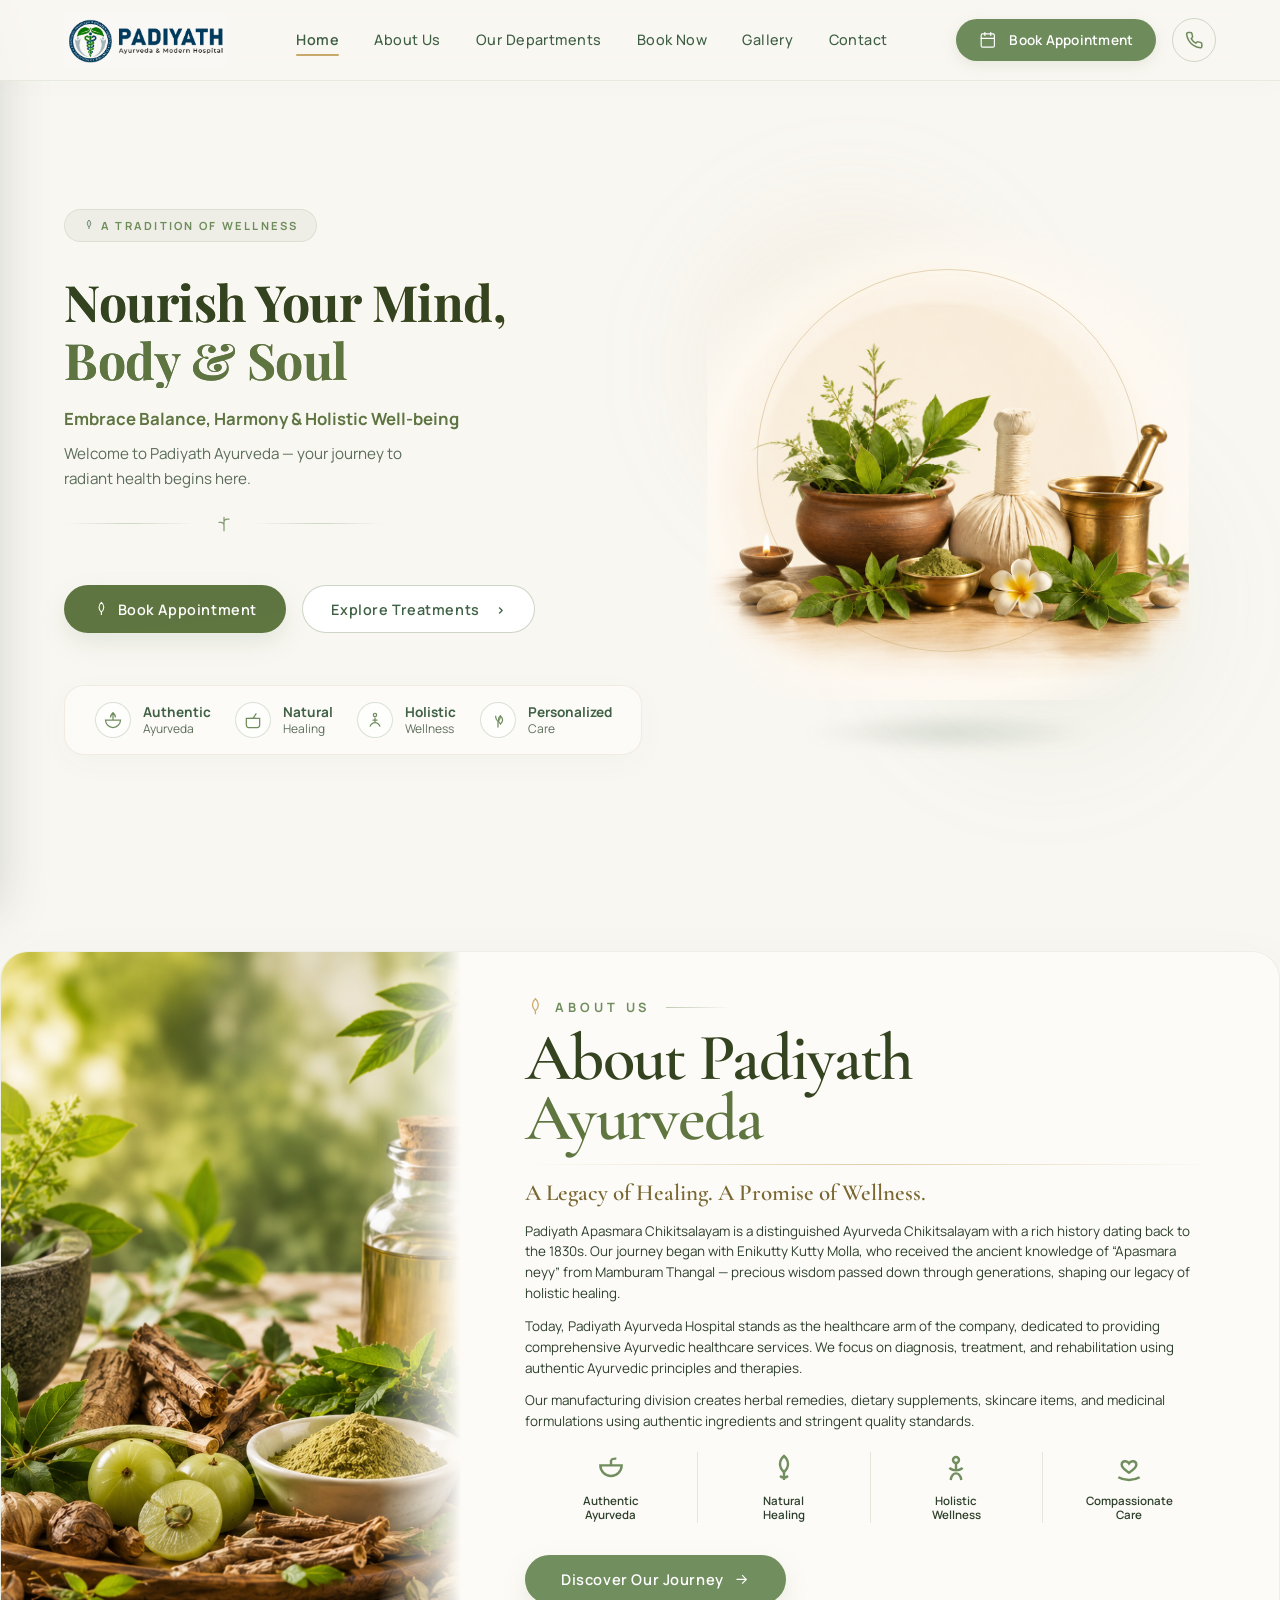
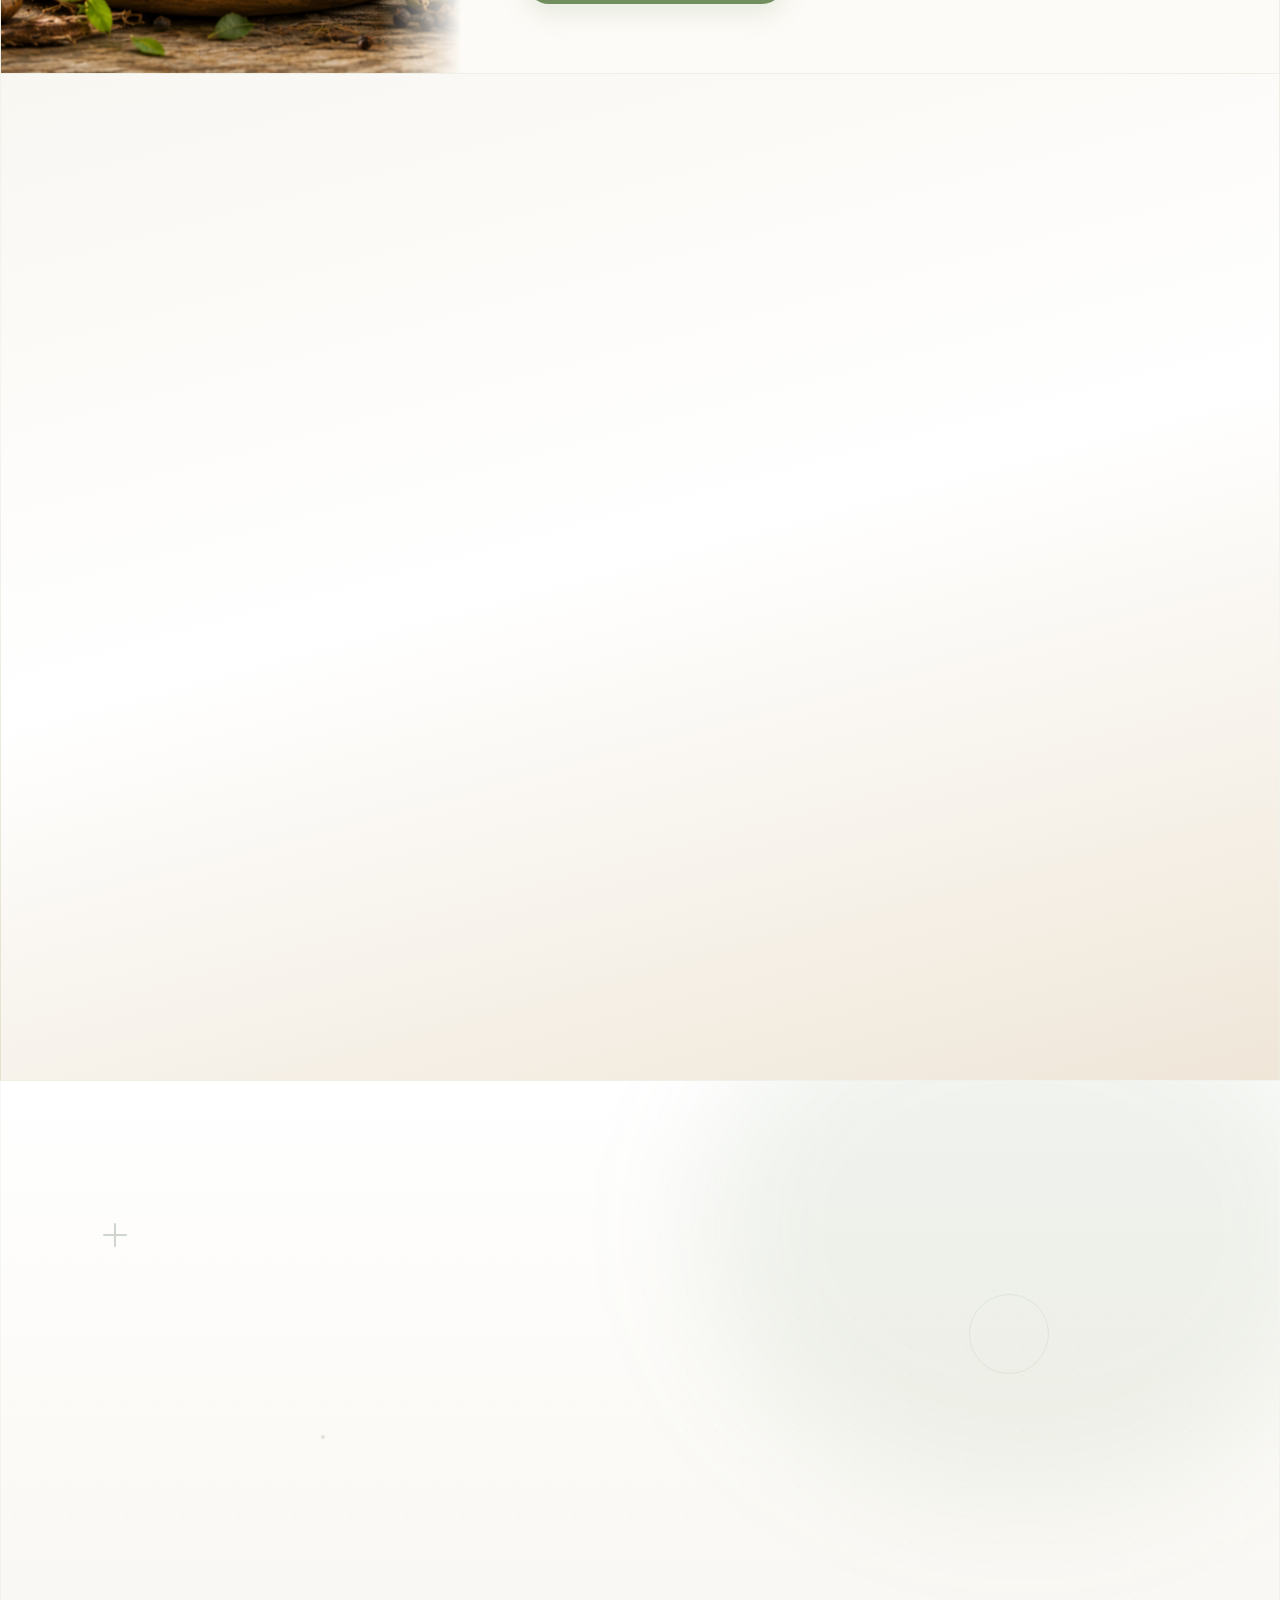
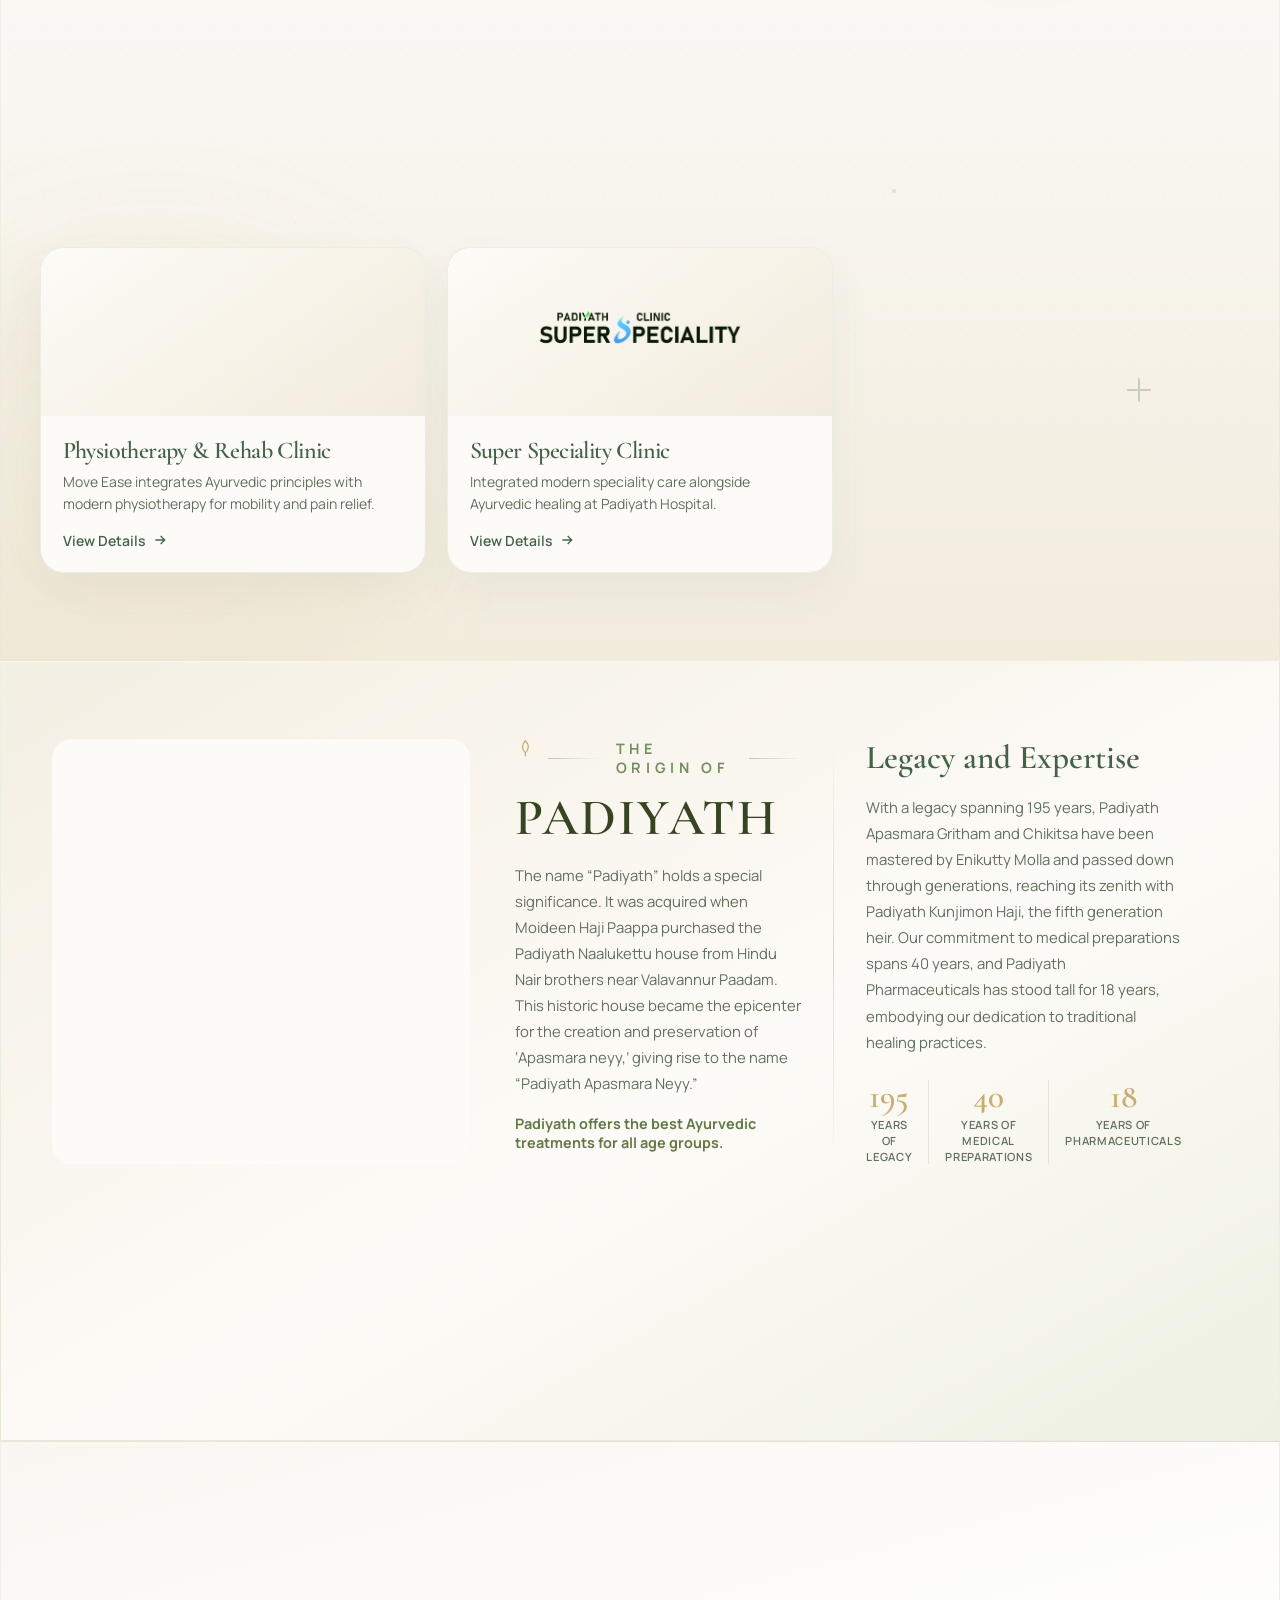
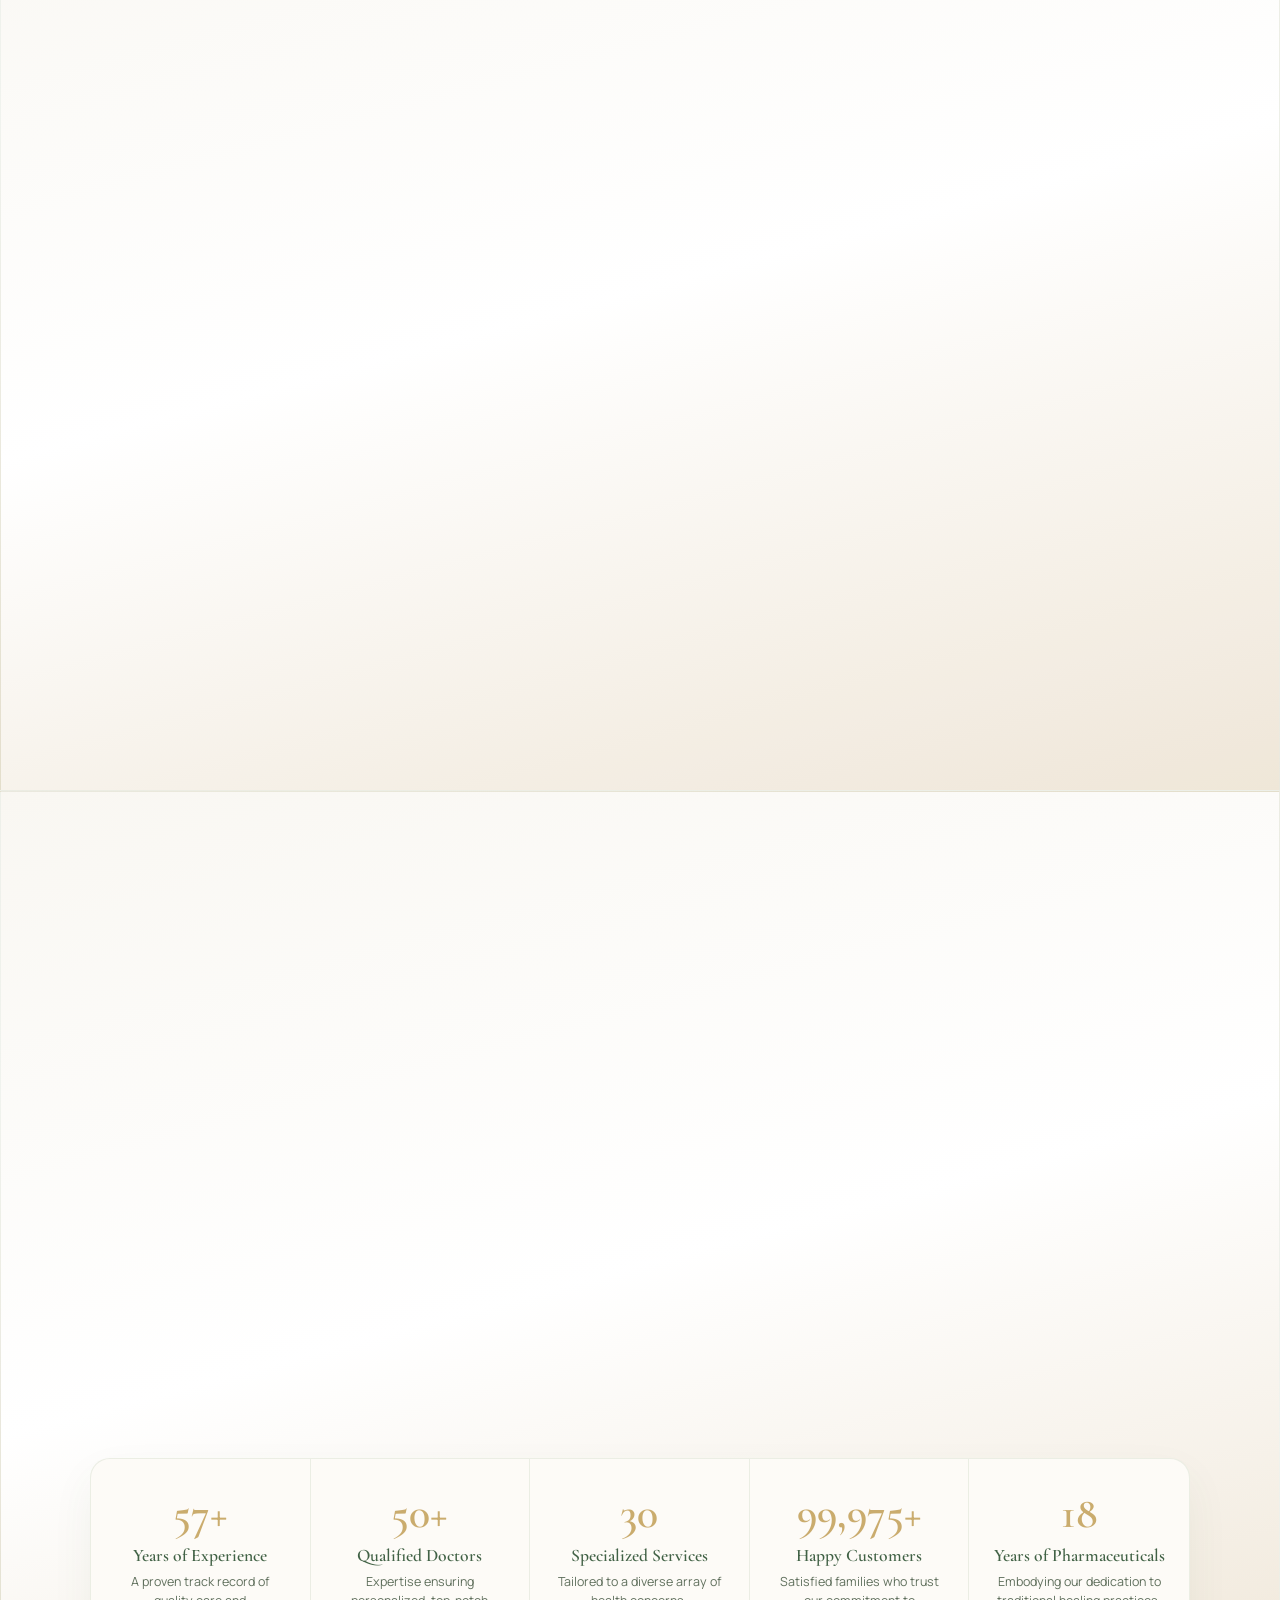
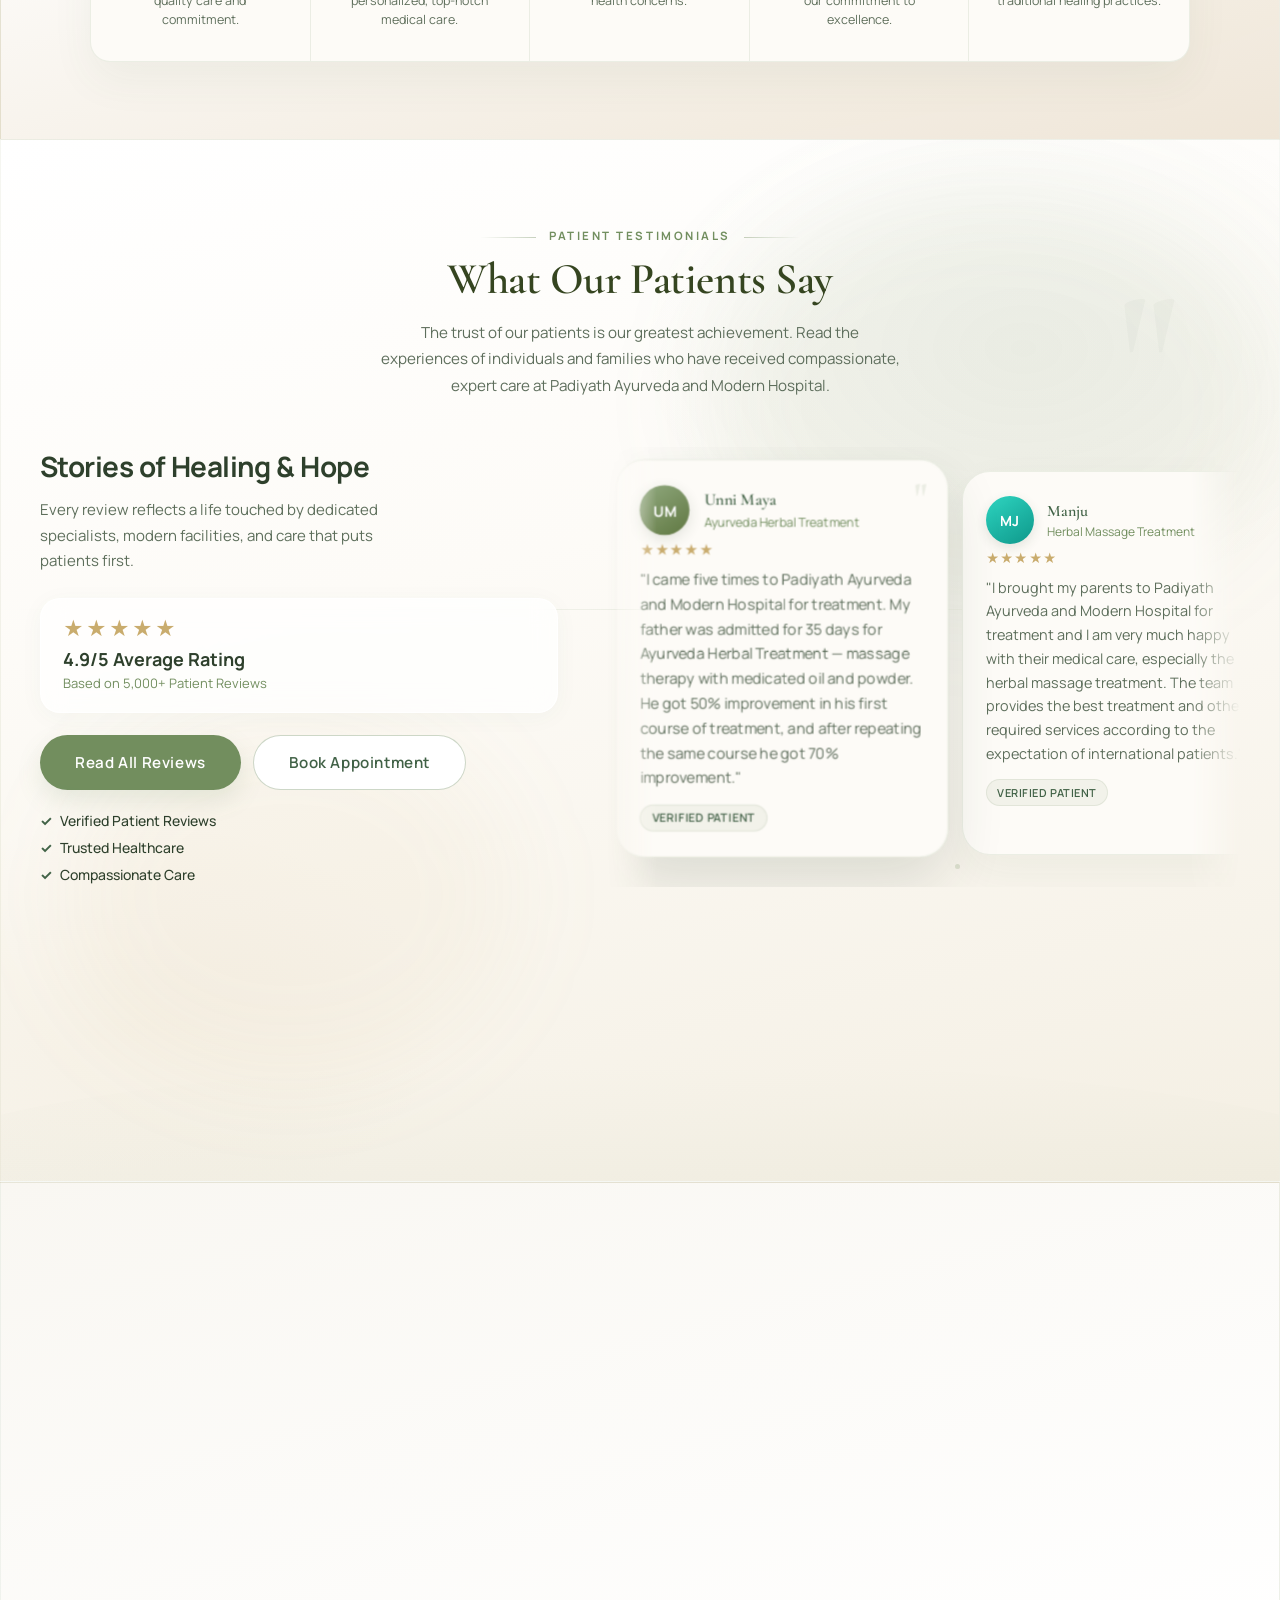
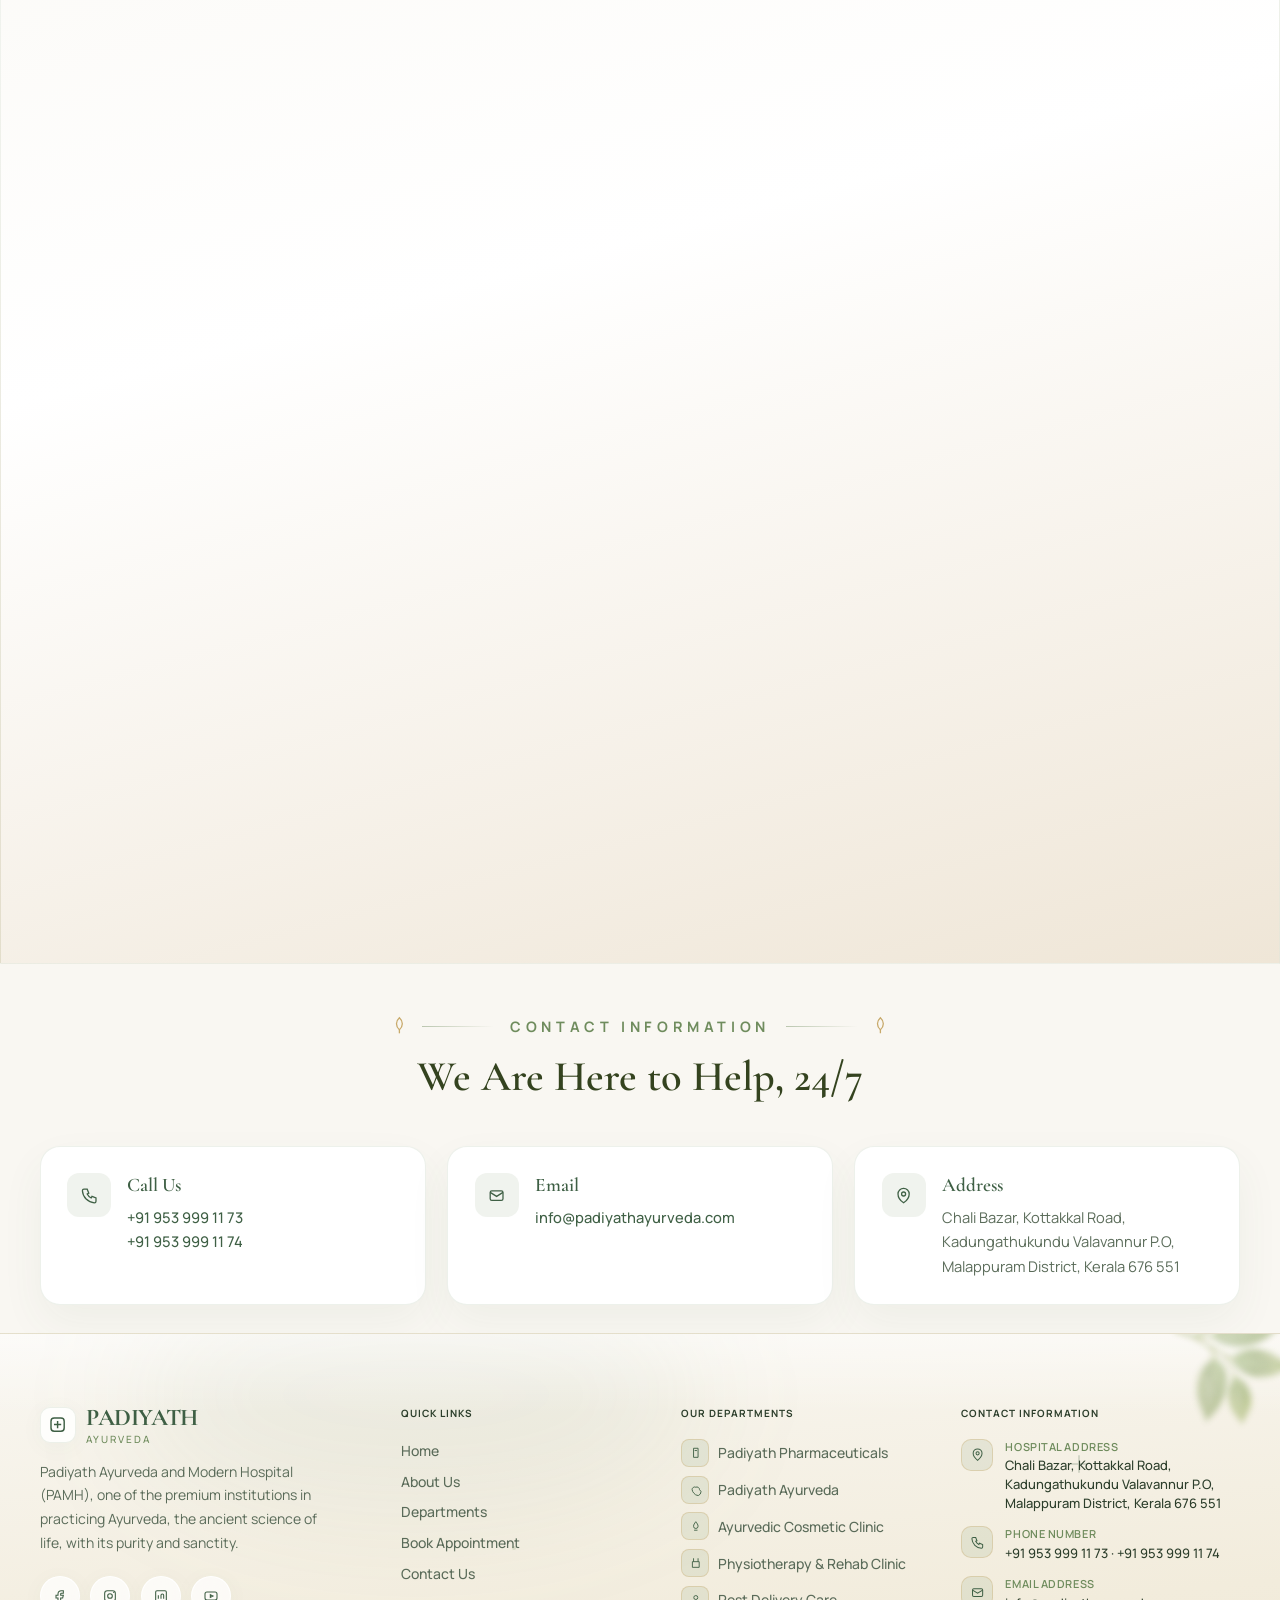
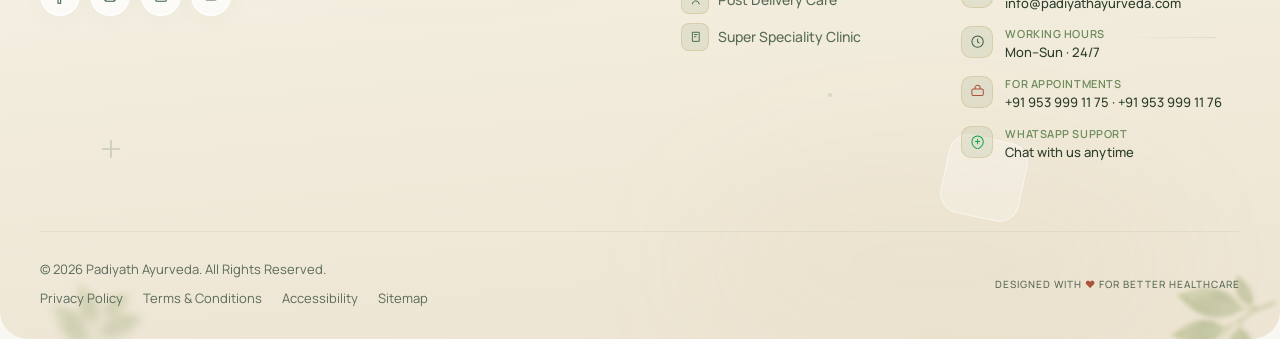
==== commit 6678e7ad: "chore: update stylesheet versions in contact, index, and pharmaceuticals pages for consistency, and " ====
--- a/index.html
+++ b/index.html
@@ -10,7 +10,7 @@
       href="https://fonts.googleapis.com/css2?family=Cormorant+Garamond:ital,wght@0,300;0,400;0,500;0,600;0,700;1,400&family=Playfair+Display:wght@500;600;700;800&family=Manrope:wght@300;400;500;600;700;800&family=Inter:wght@300;400;500;600&display=swap"
       rel="stylesheet"
     />
-    <link rel="stylesheet" href="assets/css/styles.css?v=1.7.7" />
+    <link rel="stylesheet" href="assets/css/styles.css?v=1.8.7" />
   </head>
   <body>
     <div class="nav-drawer" id="nav-drawer" aria-hidden="true" inert>
--- a/assets/css/styles.css
+++ b/assets/css/styles.css
@@ -1,4 +1,4 @@
-﻿:root {
+:root {
   --white: #ffffff;
   --medical-blue: #3E5F44; /* map to forest green */
   --deep-navy: #2C3E2B; /* map to dark forest green */
@@ -6016,6 +6016,16 @@
   margin-right: auto;
 }
 
+.dept-detail-section-header--center .abt-kicker {
+  width: 100%;
+  justify-content: center;
+}
+
+.dept-detail-section-header--center .dept-detail-section-intro {
+  margin-left: auto;
+  margin-right: auto;
+}
+
 .dept-detail-section-header h2 {
   margin: 0.65rem 0 0;
   font-family: var(--font-serif);
@@ -9479,7 +9489,7 @@
 }
 
 /* ==========================================================================
-   Section harmonization — align every section with hero/about styling
+   Section harmonization ? align every section with hero/about styling
    ========================================================================== */
 
 .dept-label,
@@ -9658,7 +9668,7 @@
   }
 }
 
-/* About section — reference layout */
+/* About section ? reference layout */
 .about-section.abt-split {
   grid-template-columns: 36% 64%;
   min-height: 0;
@@ -9820,7 +9830,7 @@
 }
 
 /* ==========================================================================
-   Why Choose Padiyath — premium redesign
+   Why Choose Padiyath ? premium redesign
    ========================================================================== */
 
 .why-section.why-premium {
@@ -9992,7 +10002,7 @@
 }
 
 /* ==========================================================================
-   Our Status in Numbers — premium redesign
+   Our Status in Numbers ? premium redesign
    ========================================================================== */
 
 .impact-section.impact-premium {
@@ -10165,7 +10175,7 @@
 
 
 /* ==========================================================================
-   Book Appointment — premium redesign
+   Book Appointment ? premium redesign
    ========================================================================== */
 
 .book-section.book-premium {
@@ -10370,12 +10380,12 @@
 
 
 /* ==========================================================================
-   Contact Information — aligned premium layout
+   Contact Information ? aligned premium layout
    ========================================================================== */
 
 .contact-info {
-  margin-top: clamp(3rem, 6vw, 5rem);
-  padding: clamp(3rem, 6vw, 4.5rem) clamp(1.25rem, 3vw, 2rem);
+  margin-top: clamp(2rem, 4vw, 3rem);
+  padding: clamp(2.25rem, 4.5vw, 3.25rem) clamp(1.25rem, 3vw, 2rem) clamp(1.25rem, 2.5vw, 1.75rem);
 }
 
 .contact-info-inner {
@@ -10486,7 +10496,7 @@
 
 
 /* ==========================================================================
-   Section stack — flush panels, no ivory gaps between sections
+   Section stack ? flush panels, no ivory gaps between sections
    ========================================================================== */
 
 .page-shell > section + section {
@@ -10520,8 +10530,14 @@
   border-radius: 0 0 var(--radius-xl) var(--radius-xl);
 }
 
+/* Keep footer visible ? reveal opacity was leaving a large blank gap after contact */
+.site-footer.reveal {
+  opacity: 1;
+  transform: none;
+}
+
 /* ==========================================================================
-   About Page — premium styling
+   About Page ? premium styling
    ========================================================================== */
 
 #about-page > section {
@@ -11224,7 +11240,7 @@
 }
 
 /* ==========================================================================
-   Nav dropdown — Our Departments (Pharmaceuticals + Hospital)
+   Nav dropdown ? Our Departments (Pharmaceuticals + Hospital)
    ========================================================================== */
 
 .nav-dropdown {
@@ -11410,7 +11426,7 @@
 }
 
 /* ==========================================================================
-   Departments page — Pharmaceuticals + Hospital divisions
+   Departments page ? Pharmaceuticals + Hospital divisions
    ========================================================================== */
 
 .dept-division-section {
@@ -11611,7 +11627,7 @@
   }
 }
 
-/* Homepage & departments page — division blocks */
+/* Homepage & departments page ? division blocks */
 
 .dept-divisions {
   display: flex;
@@ -11693,7 +11709,7 @@
   margin-top: 0;
 }
 
-/* Departments landing — two intro cards */
+/* Departments landing ? two intro cards */
 
 .dept-intro-page {
   position: relative;
@@ -11804,7 +11820,7 @@
 }
 
 /* ==========================================================================
-   Departments Page — premium styling
+   Departments Page ? premium styling
    ========================================================================== */
 
 #departments-page > section {
@@ -12070,26 +12086,6 @@
     transparent 50%,
     rgba(110, 139, 92, 0.06) 100%
   );
-}
-
-#departments-page .dept-intro-card-media.division-2image {
-  display: flex;
-  align-items: center;
-  justify-content: center;
-}
-
-#departments-page .dept-intro-card-media.division-2image img,
-#departments-page img.division-2image {
-  width: auto;
-  height: auto;
-  max-width: min(168px, 46%);
-  max-height: min(168px, 62%);
-  padding: clamp(2rem, 4.5vw, 3rem);
-  object-fit: contain;
-}
-
-#departments-page .dept-intro-card--premium:hover .dept-intro-card-media.division-2image img {
-  transform: scale(1.04);
 }
 
 #departments-page .dept-intro-card-body {
@@ -12375,7 +12371,7 @@
 }
 
 /* ==========================================================================
-   Pharmaceuticals Page — premium styling
+   Pharmaceuticals Page ? premium styling
    ========================================================================== */
 
 #pharma-page > section {
@@ -12384,53 +12380,37 @@
 
 #pharma-page .pharma-hero {
   position: relative;
-  margin-top: 0;
-  padding-top: clamp(1.5rem, 3vw, 2rem);
-  background:
-    linear-gradient(165deg, rgba(249, 247, 242, 0.96) 0%, rgba(255, 255, 255, 0.9) 48%, rgba(242, 236, 220, 0.94) 100%),
-    radial-gradient(ellipse 70% 55% at 85% 20%, rgba(110, 139, 92, 0.1), transparent 65%);
-  border: 1px solid rgba(110, 139, 92, 0.12);
-  box-shadow: 0 24px 56px rgba(62, 95, 68, 0.07);
+  margin-top: clamp(1.25rem, 3vw, 2rem);
+  padding: clamp(1.75rem, 3.5vw, 2.5rem) clamp(1.25rem, 3vw, 2rem) clamp(2.5rem, 5vw, 3.5rem);
+  border-radius: var(--radius-xl);
+  overflow: hidden;
+  background: #fdfbf7;
+  border: 1px solid rgba(110, 139, 92, 0.1);
+  box-shadow: 0 20px 48px rgba(62, 95, 68, 0.06);
 }
 
 #pharma-page .pharma-hero-pattern {
   position: absolute;
   inset: 0;
-  opacity: 0.3;
-  background-image:
-    radial-gradient(circle at 15% 25%, rgba(200, 169, 106, 0.14) 0 1px, transparent 1px),
-    radial-gradient(circle at 85% 75%, rgba(110, 139, 92, 0.1) 0 1px, transparent 1px);
-  background-size: 26px 26px, 30px 30px;
+  opacity: 0.22;
+  background-image: radial-gradient(circle at 12% 80%, rgba(110, 139, 92, 0.07) 0 1px, transparent 1px);
+  background-size: 28px 28px;
   pointer-events: none;
-}
-
-#pharma-page .dept-detail-banner-glow--1 {
-  top: -18%;
-  right: -8%;
-  background: rgba(110, 139, 92, 0.08);
-}
-
-#pharma-page .dept-detail-banner-glow--2 {
-  bottom: -15%;
-  left: -5%;
-  width: 45%;
-  height: 50%;
-  background: rgba(200, 169, 106, 0.07);
 }
 
 #pharma-page .pharma-breadcrumb {
   position: relative;
   z-index: 2;
   max-width: 1100px;
-  margin: 0 auto 1.25rem;
-  padding: 0 clamp(0.5rem, 2vw, 1rem);
+  margin: 0 auto 1.5rem;
+  padding: 0;
   display: flex;
   align-items: center;
   flex-wrap: wrap;
   gap: 0.5rem;
-  font-size: 0.78rem;
+  font-size: 0.72rem;
   font-weight: 500;
-  letter-spacing: 0.06em;
+  letter-spacing: 0.08em;
   text-transform: uppercase;
   color: var(--text-muted);
 }
@@ -12449,48 +12429,122 @@
   color: var(--gold-accent);
 }
 
+#pharma-page .pharma-hero-inner {
+  position: relative;
+  z-index: 2;
+  display: grid;
+  grid-template-columns: minmax(0, 1.05fr) minmax(260px, 0.85fr);
+  gap: clamp(2rem, 4vw, 3.5rem);
+  align-items: center;
+  max-width: 1100px;
+  margin: 0 auto;
+}
+
 #pharma-page .pharma-hero .abt-kicker {
-  margin-bottom: 0.75rem;
+  margin-bottom: 0.85rem;
 }
 
 #pharma-page .pharma-hero-badge {
   display: inline-block;
-  margin-bottom: 0.65rem;
-  padding: 0.3rem 0.75rem;
+  margin-bottom: 0.85rem;
+  padding: 0.35rem 0.9rem;
   font-size: 0.68rem;
   font-weight: 700;
-  letter-spacing: 0.1em;
+  letter-spacing: 0.12em;
   text-transform: uppercase;
   color: #fff;
-  background: linear-gradient(135deg, #3e5f44, #5a7d52);
+  background: #3e5f44;
   border-radius: 999px;
-  box-shadow: 0 4px 12px rgba(62, 95, 68, 0.2);
+  box-shadow: 0 6px 16px rgba(62, 95, 68, 0.18);
 }
 
 #pharma-page .pharma-hero h1 {
-  font-size: clamp(2.1rem, 4.5vw, 3.25rem);
+  margin: 0;
+  font-family: "Cormorant Garamond", var(--font-serif);
+  font-size: clamp(2.35rem, 4.8vw, 3.6rem);
   font-weight: 600;
+  line-height: 1.08;
+  letter-spacing: -0.02em;
   color: #33421f;
+  background: none;
+  -webkit-background-clip: unset;
+  background-clip: unset;
+}
+
+#pharma-page .pharma-hero .dept-detail-banner-lead {
+  margin: 1.15rem 0 0;
+  max-width: 42ch;
+  font-size: 1.02rem;
+  line-height: 1.75;
+  color: var(--text-muted);
 }
 
 #pharma-page .pharma-hero-actions {
   display: flex;
   flex-wrap: wrap;
-  gap: 0.75rem;
-  margin-top: 1.5rem;
+  gap: 0.85rem;
+  margin-top: 1.75rem;
+}
+
+#pharma-page .pharma-hero-actions .btn-primary,
+#pharma-page .pharma-hero-actions .btn-secondary {
+  border-radius: 999px;
+  padding: 0.9rem 1.65rem;
+}
+
+#pharma-page .pharma-hero-actions .btn-secondary {
+  border-color: rgba(110, 139, 92, 0.28);
+  color: var(--forest-green);
+  background: rgba(255, 255, 255, 0.7);
 }
 
 #pharma-page .pharma-hero-media {
+  position: relative;
+  aspect-ratio: 1 / 1;
+  max-width: 420px;
+  margin-left: auto;
+  border-radius: calc(var(--radius-xl) - 4px);
+  overflow: hidden;
+  background:
+    linear-gradient(160deg, rgba(255, 255, 255, 0.98) 0%, rgba(249, 247, 242, 0.95) 100%);
+  border: 1px solid rgba(255, 255, 255, 0.95);
   box-shadow:
-    0 24px 48px rgba(62, 95, 68, 0.14),
-    0 0 0 1px rgba(110, 139, 92, 0.1);
+    0 28px 64px rgba(62, 95, 68, 0.12),
+    0 0 0 1px rgba(110, 139, 92, 0.08);
+  outline: none;
+}
+
+#pharma-page .pharma-hero-media::before {
+  display: none;
+}
+
+#pharma-page .pharma-hero-media img {
+  width: 100%;
+  height: 100%;
+  object-fit: contain;
+  padding: clamp(1.5rem, 4vw, 2.75rem);
+  filter: none;
+}
+
+#pharma-page .pharma-hero-orb {
+  position: absolute;
+  width: clamp(220px, 28vw, 340px);
+  height: clamp(220px, 28vw, 340px);
+  top: 18%;
+  left: 8%;
+  border-radius: 50%;
+  border: 1px solid rgba(110, 139, 92, 0.14);
+  background: radial-gradient(circle at 65% 35%, rgba(110, 139, 92, 0.07), transparent 68%);
+  pointer-events: none;
+  z-index: 1;
 }
 
 #pharma-page .pharma-about {
   position: relative;
   margin-top: clamp(2rem, 4vw, 3rem);
   overflow: hidden;
-  background: rgba(255, 255, 255, 0.92);
+  border-radius: var(--radius-xl);
+  background: linear-gradient(165deg, #ffffff 0%, #fdfbf7 100%);
   border: 1px solid rgba(110, 139, 92, 0.1);
   box-shadow: 0 16px 40px rgba(62, 95, 68, 0.05);
 }
@@ -12504,11 +12558,11 @@
 
 #pharma-page .pharma-section-leaf {
   position: absolute;
-  top: -10%;
-  right: -3%;
-  width: clamp(100px, 14vw, 160px);
-  opacity: 0.08;
-  transform: rotate(25deg);
+  top: -8%;
+  right: -2%;
+  width: clamp(90px, 12vw, 140px);
+  opacity: 0.07;
+  transform: rotate(28deg);
 }
 
 #pharma-page .pharma-about-inner {
@@ -12516,28 +12570,54 @@
   z-index: 1;
 }
 
+#pharma-page .pharma-about .dept-detail-section-header h2 {
+  font-family: "Cormorant Garamond", var(--font-serif);
+  font-size: clamp(1.75rem, 3.2vw, 2.35rem);
+  color: #33421f;
+  max-width: 22ch;
+}
+
 #pharma-page .pharma-about-grid {
   display: grid;
-  grid-template-columns: 1fr minmax(240px, 320px);
-  gap: clamp(1.5rem, 3vw, 2.5rem);
+  grid-template-columns: 1fr minmax(240px, 300px);
+  gap: clamp(1.75rem, 3.5vw, 2.75rem);
   align-items: start;
 }
 
+#pharma-page .pharma-about-copy .dept-detail-description {
+  font-size: 0.98rem;
+  line-height: 1.8;
+  color: var(--text-muted);
+}
+
 #pharma-page .pharma-about-copy .dept-detail-description + .dept-detail-description {
-  margin-top: 1rem;
+  margin-top: 1.1rem;
 }
 
 #pharma-page .pharma-licenses-panel {
-  padding: clamp(1.25rem, 2.5vw, 1.75rem);
-  border-radius: var(--radius-lg);
-  background: linear-gradient(145deg, rgba(62, 95, 68, 0.06) 0%, rgba(200, 169, 106, 0.08) 100%);
-  border: 1px solid rgba(110, 139, 92, 0.16);
+  position: relative;
+  overflow: hidden;
+  padding: clamp(1.35rem, 2.5vw, 1.85rem);
+  border-radius: calc(var(--radius-lg) + 2px);
+  background: linear-gradient(160deg, rgba(62, 95, 68, 0.06) 0%, rgba(200, 169, 106, 0.09) 100%);
+  border: 1px solid rgba(110, 139, 92, 0.14);
+  box-shadow: 0 14px 36px rgba(62, 95, 68, 0.06);
+}
+
+#pharma-page .pharma-licenses-panel::before {
+  content: "";
+  position: absolute;
+  top: 0;
+  left: 0;
+  right: 0;
+  height: 3px;
+  background: linear-gradient(90deg, var(--forest-green), var(--gold-accent));
 }
 
 #pharma-page .pharma-licenses-panel h3 {
-  margin: 0 0 1rem;
+  margin: 0 0 1.1rem;
   font-family: var(--font-serif);
-  font-size: 1.15rem;
+  font-size: 1.2rem;
   font-weight: 600;
   color: var(--forest-green);
 }
@@ -12548,147 +12628,426 @@
   list-style: none;
   display: flex;
   flex-direction: column;
-  gap: 0.55rem;
+  gap: 0.45rem;
 }
 
 #pharma-page .pharma-licenses-panel li {
   position: relative;
-  padding-left: 1.35rem;
+  padding: 0.55rem 0.75rem 0.55rem 1.35rem;
   font-size: 0.88rem;
   font-weight: 500;
-  line-height: 1.5;
-  color: var(--text-muted);
+  line-height: 1.45;
+  color: rgba(51, 66, 31, 0.78);
+  border-radius: 8px;
+  transition: background 0.2s ease, transform 0.2s ease;
 }
 
 #pharma-page .pharma-licenses-panel li::before {
   content: "";
   position: absolute;
-  left: 0;
-  top: 0.45em;
+  left: 0.35rem;
+  top: 50%;
+  transform: translateY(-50%);
   width: 6px;
   height: 6px;
   border-radius: 50%;
   background: var(--gold-accent);
 }
 
+#pharma-page .pharma-licenses-panel li:hover {
+  background: rgba(255, 255, 255, 0.55);
+  transform: translateX(3px);
+}
+
 #pharma-page .pharma-stats-section {
   margin-top: clamp(2rem, 4vw, 3rem);
-  padding: clamp(2.5rem, 5vw, 3.5rem) clamp(1.25rem, 3vw, 2rem);
+  padding: clamp(2.75rem, 5.5vw, 4rem) clamp(1.25rem, 3vw, 2rem);
   border-radius: var(--radius-xl);
-  background:
-    linear-gradient(180deg, rgba(249, 247, 242, 0.95) 0%, rgba(255, 255, 255, 0.9) 100%);
+  background: linear-gradient(180deg, #fdfbf7 0%, #ffffff 100%);
   border: 1px solid rgba(110, 139, 92, 0.1);
+  box-shadow: 0 18px 44px rgba(62, 95, 68, 0.05);
+}
+
+#pharma-page .pharma-stats-section .impact-heading {
+  font-family: "Cormorant Garamond", var(--font-serif);
+  color: #33421f;
 }
 
 #pharma-page .pharma-stats {
+  display: grid;
   grid-template-columns: repeat(3, minmax(0, 1fr));
+  gap: clamp(1rem, 2vw, 1.5rem);
+  max-width: 900px;
+  margin: clamp(2rem, 4vw, 2.75rem) auto 0;
+  border: none;
+  background: transparent;
+  box-shadow: none;
+  overflow: visible;
+}
+
+#pharma-page .pharma-stats .impact-stat {
+  text-align: center;
+  padding: clamp(1.5rem, 3vw, 2rem) 1rem;
   border-radius: var(--radius-lg);
-  overflow: hidden;
-  box-shadow: 0 12px 32px rgba(62, 95, 68, 0.08);
-}
-
-#pharma-page .pharma-stats .impact-stat {
-  background: rgba(255, 255, 255, 0.85);
+  background: linear-gradient(180deg, #fff 0%, rgba(252, 250, 245, 0.95) 100%);
+  border: 1px solid rgba(110, 139, 92, 0.12);
+  box-shadow: 0 10px 28px rgba(62, 95, 68, 0.06);
+  transition: transform 0.35s ease, box-shadow 0.35s ease;
+}
+
+#pharma-page .pharma-stats .impact-stat:hover {
+  transform: translateY(-5px);
+  box-shadow: 0 18px 40px rgba(62, 95, 68, 0.1);
+}
+
+#pharma-page .pharma-stats .impact-stat-value {
+  font-family: var(--font-serif);
+  font-size: clamp(2.4rem, 4.5vw, 3.25rem);
+  font-weight: 600;
+  color: var(--gold-accent);
+  line-height: 1;
+}
+
+#pharma-page .pharma-stats .impact-stat h3 {
+  margin: 0.65rem 0 0;
+  font-size: 0.82rem;
+  font-weight: 700;
+  letter-spacing: 0.12em;
+  text-transform: uppercase;
+  color: var(--forest-green);
 }
 
 #pharma-page .pharma-products-section {
   margin-top: clamp(2rem, 4vw, 3rem);
+  border-radius: var(--radius-xl);
+  border: 1px solid rgba(110, 139, 92, 0.1);
+  background: linear-gradient(180deg, rgba(249, 247, 242, 0.94) 0%, rgba(255, 255, 255, 0.98) 100%);
+  box-shadow: inset 0 1px 0 rgba(255, 255, 255, 0.85);
+}
+
+#pharma-page .pharma-products-section .dept-detail-section-header--center h2 {
+  font-family: "Cormorant Garamond", var(--font-serif);
+  color: #33421f;
+}
+
+#pharma-page .pharma-products-section .dept-detail-section-header--center h2::after {
+  content: "";
+  display: block;
+  width: 52px;
+  height: 2px;
+  margin: 0.85rem auto 0;
+  background: linear-gradient(90deg, var(--forest-green), var(--gold-accent));
+  border-radius: 2px;
 }
 
 #pharma-page .pharma-products-grid {
   max-width: 1000px;
   margin: 0 auto;
+  display: grid;
+  grid-template-columns: repeat(2, minmax(0, 1fr));
+  gap: clamp(0.9rem, 2vw, 1.25rem);
 }
 
 #pharma-page .pharma-product-card {
   position: relative;
+  overflow: hidden;
   text-align: left;
-  padding: clamp(1.15rem, 2vw, 1.4rem) clamp(1.15rem, 2vw, 1.4rem) clamp(1.15rem, 2vw, 1.4rem) clamp(1.5rem, 2.5vw, 1.75rem);
+  padding: clamp(1.15rem, 2vw, 1.4rem) clamp(1.15rem, 2vw, 1.5rem);
+  border-radius: var(--radius-md);
+  background: rgba(255, 255, 255, 0.94);
+  border: 1px solid rgba(110, 139, 92, 0.12);
   border-left: 3px solid var(--gold-accent);
   transition: transform 0.3s ease, box-shadow 0.3s ease, border-color 0.3s ease;
 }
 
 #pharma-page .pharma-product-card::before {
-  content: "";
-  position: absolute;
-  top: 1rem;
-  right: 1rem;
-  width: 28px;
-  height: 28px;
-  opacity: 0.35;
-  background: url("data:image/svg+xml,%3Csvg xmlns='http://www.w3.org/2000/svg' viewBox='0 0 24 24' fill='none' stroke='%233e5f44' stroke-width='1.5'%3E%3Cpath d='M12 2C7.5 6 7.5 12 12 16c4.5-4 4.5-10 0-14z'/%3E%3Cpath d='M12 16v4'/%3E%3C/svg%3E") center / contain no-repeat;
+  display: none;
 }
 
 #pharma-page .pharma-product-card:hover {
-  transform: translateY(-4px);
+  transform: translateY(-3px);
   border-left-color: var(--forest-green);
-  box-shadow: 0 16px 36px rgba(62, 95, 68, 0.12);
+  box-shadow: 0 14px 32px rgba(62, 95, 68, 0.1);
 }
 
 #pharma-page .pharma-product-card h3 {
-  padding-right: 2rem;
+  margin: 0.25rem 0 0;
+  padding-right: 0;
   font-size: 1.02rem;
+  color: var(--forest-green);
+}
+
+#pharma-page .pharma-product-num {
+  display: block;
+  font-family: var(--font-serif);
+  font-size: 1.15rem;
+  font-weight: 600;
+  line-height: 1;
+  color: rgba(200, 169, 106, 0.55);
+}
+
+#pharma-page .pharma-product-card--featured {
+  grid-column: 1 / -1;
+  display: grid;
+  grid-template-columns: auto 1fr;
+  gap: 0 1.15rem;
+  align-items: center;
+  padding: clamp(1.35rem, 2.5vw, 1.75rem);
+  background: linear-gradient(135deg, rgba(62, 95, 68, 0.05) 0%, rgba(255, 255, 255, 0.97) 60%);
+  border-left-width: 4px;
+}
+
+#pharma-page .pharma-product-card--featured .pharma-product-num {
+  font-size: 2rem;
+  color: var(--gold-accent);
+}
+
+#pharma-page .pharma-product-card--featured h3 {
+  font-size: 1.2rem;
 }
 
 #pharma-page .pharma-clinics-section {
   margin-top: clamp(2rem, 4vw, 3rem);
-  background:
-    linear-gradient(180deg, rgba(255, 255, 255, 0.95) 0%, rgba(249, 247, 242, 0.88) 100%);
+  border-radius: var(--radius-xl);
+  background: linear-gradient(180deg, #ffffff 0%, #fdfbf7 100%);
+  border: 1px solid rgba(110, 139, 92, 0.1);
+  box-shadow: 0 16px 40px rgba(62, 95, 68, 0.05);
+}
+
+#pharma-page .pharma-clinics-section .dept-detail-section-header h2 {
+  font-family: "Cormorant Garamond", var(--font-serif);
+  color: #33421f;
+}
+
+#pharma-page .pharma-clinic-grid {
+  display: grid;
+  grid-template-columns: repeat(2, minmax(0, 1fr));
+  gap: clamp(1rem, 2vw, 1.35rem);
+  max-width: 1000px;
+  margin: 0 auto;
 }
 
 #pharma-page .pharma-clinic-card {
   position: relative;
-  padding-left: clamp(1.5rem, 2.5vw, 2rem);
+  padding: clamp(1.35rem, 2.5vw, 1.75rem);
+  border-radius: var(--radius-lg);
+  background: linear-gradient(180deg, #fff 0%, rgba(252, 250, 245, 0.96) 100%);
+  border: 1px solid rgba(110, 139, 92, 0.12);
+  border-top: 3px solid var(--forest-green);
+  box-shadow: 0 8px 24px rgba(62, 95, 68, 0.05);
   transition: transform 0.3s ease, box-shadow 0.3s ease;
 }
 
 #pharma-page .pharma-clinic-card::before {
-  content: "";
-  position: absolute;
-  left: clamp(1.25rem, 2vw, 1.75rem);
-  top: clamp(1.25rem, 2vw, 1.75rem);
-  width: 10px;
-  height: 10px;
-  border-radius: 50%;
-  background: var(--forest-green);
-  box-shadow: 0 0 0 4px rgba(110, 139, 92, 0.15);
+  display: none;
 }
 
 #pharma-page .pharma-clinic-card:hover {
-  transform: translateY(-3px);
+  transform: translateY(-4px);
   box-shadow: 0 16px 36px rgba(62, 95, 68, 0.1);
 }
 
-#pharma-page .pharma-clinic-card h3 {
-  font-size: 1.1rem;
-}
-
 #pharma-page .pharma-clinic-num {
   position: absolute;
-  top: clamp(1.1rem, 2vw, 1.5rem);
-  right: clamp(1.1rem, 2vw, 1.5rem);
+  top: 1rem;
+  right: 1.15rem;
   font-family: var(--font-serif);
-  font-size: 1.75rem;
+  font-size: 1.85rem;
   font-weight: 600;
   line-height: 1;
-  color: rgba(110, 139, 92, 0.18);
+  color: rgba(200, 169, 106, 0.35);
+}
+
+#pharma-page .pharma-clinic-card h3 {
+  margin: 0;
+  font-family: var(--font-serif);
+  font-size: 1.12rem;
+  font-weight: 600;
+  color: var(--forest-green);
+  padding-right: 2.5rem;
+}
+
+#pharma-page .pharma-clinic-label {
+  margin: 0.35rem 0 0;
+  font-size: 0.72rem;
+  font-weight: 700;
+  letter-spacing: 0.14em;
+  text-transform: uppercase;
+  color: var(--gold-accent);
+}
+
+#pharma-page .pharma-clinic-address {
+  margin: 0.75rem 0 0;
+  font-size: 0.88rem;
+  line-height: 1.65;
+  color: var(--text-muted);
+}
+
+#pharma-page .pharma-clinic-phone {
+  display: inline-flex;
+  margin-top: 1rem;
+  font-size: 0.92rem;
+  font-weight: 600;
+  color: var(--forest-green);
+  text-decoration: none;
+  transition: color 0.2s ease;
+}
+
+#pharma-page .pharma-clinic-phone:hover {
+  color: var(--gold-accent);
 }
 
 #pharma-page .pharma-page-cta {
-  margin-top: clamp(2rem, 4vw, 3rem);
+  margin-top: clamp(2.5rem, 5vw, 4rem);
+}
+
+#pharma-page .pharma-page-cta .book-header {
+  display: flex;
+  flex-direction: column;
+  align-items: center;
+  margin-bottom: clamp(2rem, 4vw, 2.75rem);
+  text-align: center;
+}
+
+#pharma-page .pharma-page-cta .book-header .abt-kicker {
+  width: 100%;
+  justify-content: center;
+}
+
+#pharma-page .pharma-page-cta .book-intro {
+  margin-left: auto;
+  margin-right: auto;
+  text-align: center;
 }
 
 #pharma-page .pharma-page-cta .abt-cta-panel {
+  display: grid;
+  grid-template-columns: 1fr auto 1fr;
+  gap: clamp(1.5rem, 3vw, 2.5rem);
+  align-items: center;
   max-width: 920px;
   margin: 0 auto;
+  padding: clamp(2rem, 4vw, 2.75rem);
+}
+
+#pharma-page .pharma-page-cta .abt-cta-divider {
+  width: 1px;
+  align-self: stretch;
+  min-height: 180px;
+  background: linear-gradient(180deg, transparent, rgba(110, 139, 92, 0.28), transparent);
+}
+
+#pharma-page .pharma-page-cta .abt-cta-label {
+  margin: 0;
+  font-size: 0.72rem;
+  font-weight: 700;
+  letter-spacing: 0.2em;
+  text-transform: uppercase;
+  color: var(--gold-accent);
+}
+
+#pharma-page .pharma-page-cta .abt-cta-title {
+  margin: 0.5rem 0 0;
+  font-family: var(--font-serif);
+  font-size: clamp(1.35rem, 2.2vw, 1.65rem);
+  font-weight: 600;
+  color: var(--forest-green);
+}
+
+#pharma-page .pharma-page-cta .abt-cta-phones {
+  list-style: none;
+  margin: 1rem 0 0;
+  padding: 0;
+  display: grid;
+  gap: 0.5rem;
+}
+
+#pharma-page .pharma-page-cta .abt-cta-phones a {
+  display: inline-flex;
+  align-items: center;
+  gap: 0.55rem;
+  font-size: 0.95rem;
+  font-weight: 600;
+  color: var(--deep-navy);
+  text-decoration: none;
+  transition: color 0.2s ease;
+}
+
+#pharma-page .pharma-page-cta .abt-cta-phones a::before {
+  content: "";
+  flex-shrink: 0;
+  width: 6px;
+  height: 6px;
+  border-radius: 50%;
+  background: var(--gold-accent);
+  opacity: 0.65;
+  transition: opacity 0.2s ease, transform 0.2s ease;
+}
+
+#pharma-page .pharma-page-cta .abt-cta-phones a:hover {
+  color: var(--gold-accent);
+}
+
+#pharma-page .pharma-page-cta .abt-cta-phones a:hover::before {
+  opacity: 1;
+  transform: scale(1.2);
+}
+
+#pharma-page .pharma-page-cta .abt-cta-email {
+  margin: 0.75rem 0 0;
+  font-size: 0.95rem;
+  font-weight: 600;
+}
+
+#pharma-page .pharma-page-cta .abt-cta-email a {
+  color: var(--forest-green);
+  text-decoration: none;
+  transition: color 0.2s ease;
+}
+
+#pharma-page .pharma-page-cta .abt-cta-email a:hover {
+  color: var(--gold-accent);
+}
+
+#pharma-page .pharma-page-cta .abt-cta-address {
+  margin: 0.75rem 0 0;
+  font-size: 0.88rem;
+  line-height: 1.65;
+  color: var(--text-muted);
 }
 
 #pharma-page .pharma-page-cta .abt-cta-col--action {
   display: flex;
   flex-direction: column;
-  align-items: center;
+  align-items: flex-start;
   justify-content: center;
-  gap: 0.65rem;
+}
+
+#pharma-page .pharma-page-cta .abt-cta-actions {
+  display: flex;
+  flex-direction: column;
+  gap: 0.75rem;
+  width: 100%;
+  margin-top: 1.25rem;
+}
+
+#pharma-page .pharma-page-cta .abt-cta-actions .btn-primary,
+#pharma-page .pharma-page-cta .abt-cta-actions .btn-secondary {
+  width: 100%;
+  max-width: 240px;
+  justify-content: center;
+}
+
+#pharma-page .pharma-page-cta .abt-cta-col--action .btn-secondary {
+  border-color: rgba(110, 139, 92, 0.3);
+  color: var(--forest-green);
+  background: rgba(255, 255, 255, 0.85);
+}
+
+#pharma-page .pharma-page-cta .abt-cta-col--action .btn-secondary:hover {
+  border-color: rgba(110, 139, 92, 0.45);
+  background: rgba(110, 139, 92, 0.06);
+  color: var(--forest-green);
 }
 
 #pharma-page .pharma-back-link {
@@ -12696,6 +13055,17 @@
 }
 
 @media (max-width: 991px) {
+  #pharma-page .pharma-hero-inner {
+    grid-template-columns: 1fr;
+    text-align: left;
+  }
+
+  #pharma-page .pharma-hero-media {
+    max-width: 320px;
+    margin: 0 auto;
+    order: -1;
+  }
+
   #pharma-page .pharma-about-grid {
     grid-template-columns: 1fr;
   }
@@ -12703,16 +13073,21 @@
   #pharma-page .pharma-stats {
     grid-template-columns: 1fr;
   }
+
+  #pharma-page .pharma-clinic-grid {
+    grid-template-columns: 1fr;
+  }
 }
 
 @media (max-width: 767px) {
-  #pharma-page .dept-detail-banner-inner {
+  #pharma-page .pharma-hero-inner {
     grid-template-columns: 1fr;
   }
 
   #pharma-page .pharma-hero-media {
     order: -1;
-    max-height: 280px;
+    max-width: 280px;
+    aspect-ratio: 1 / 1;
   }
 
   #pharma-page .pharma-hero-actions {
@@ -12720,24 +13095,38 @@
     align-items: flex-start;
   }
 
+  #pharma-page .pharma-products-grid {
+    grid-template-columns: 1fr;
+  }
+
   #pharma-page .pharma-page-cta .abt-cta-panel {
-    flex-direction: column;
+    grid-template-columns: 1fr;
     text-align: center;
   }
 
   #pharma-page .pharma-page-cta .abt-cta-divider {
     width: 60%;
     height: 1px;
+    min-height: 0;
     margin: 0 auto;
-  }
-
-  #pharma-page .pharma-page-cta .abt-cta-phones {
+    background: linear-gradient(90deg, transparent, rgba(110, 139, 92, 0.28), transparent);
+  }
+
+  #pharma-page .pharma-page-cta .abt-cta-col--action {
+    align-items: center;
+  }
+
+  #pharma-page .pharma-page-cta .abt-cta-actions {
+    align-items: center;
+  }
+
+  #pharma-page .pharma-page-cta .abt-cta-phones a {
     justify-content: center;
   }
 }
 
 /* ==========================================================================
-   Hospital Page — clinic menu & styling
+   Hospital Page ? clinic menu & styling
    ========================================================================== */
 
 #hospital-page > section {
@@ -13026,7 +13415,7 @@
 }
 
 /* ==========================================================================
-   Departments & Pharmaceuticals — enhanced beauty pass (v1.7.0)
+   Departments & Pharmaceuticals ? enhanced beauty pass (v1.7.0)
    ========================================================================== */
 
 /* --- Departments page --- */
@@ -13161,18 +13550,9 @@
 }
 
 @media (min-width: 900px) {
-  #departments-page .dept-intro-card--premium:nth-child(even) .dept-intro-card-inner {
-    flex-direction: row-reverse;
-  }
-
   #departments-page .dept-intro-card--premium .dept-intro-card-media {
     flex: 0 0 44%;
-    border-right: 1px solid rgba(110, 139, 92, 0.1);
-  }
-
-  #departments-page .dept-intro-card--premium:nth-child(even) .dept-intro-card-media {
-    border-right: none;
-    border-left: 1px solid rgba(110, 139, 92, 0.1);
+    border-right: 1px solid rgba(200, 169, 106, 0.35);
   }
 
   #departments-page .dept-intro-card--premium .dept-intro-card-media img {
@@ -13188,11 +13568,6 @@
     height: auto;
     background: linear-gradient(180deg, var(--gold-accent), rgba(110, 139, 92, 0.2));
   }
-
-  #departments-page .dept-intro-card--premium:nth-child(even) .dept-intro-card-body::before {
-    left: auto;
-    right: 0;
-  }
 }
 
 @media (max-width: 640px) {
@@ -13267,226 +13642,7 @@
   box-shadow: 0 14px 40px rgba(62, 95, 68, 0.07);
 }
 
-/* --- Pharmaceuticals page --- */
-
-#pharma-page .pharma-hero-orb {
-  position: absolute;
-  width: clamp(160px, 20vw, 240px);
-  height: clamp(160px, 20vw, 240px);
-  bottom: 12%;
-  left: 4%;
-  border-radius: 50%;
-  border: 1px solid rgba(110, 139, 92, 0.2);
-  background: radial-gradient(circle at 70% 30%, rgba(110, 139, 92, 0.1), transparent 65%);
-  pointer-events: none;
-  z-index: 1;
-}
-
-#pharma-page .pharma-hero h1 {
-  background: linear-gradient(135deg, #33421f 0%, #3e5f44 60%, #5a7d52 100%);
-  -webkit-background-clip: text;
-  background-clip: text;
-  color: transparent;
-}
-
-#pharma-page .pharma-hero-media {
-  position: relative;
-  border: 3px solid rgba(255, 255, 255, 0.85);
-  outline: 1px solid rgba(200, 169, 106, 0.35);
-  outline-offset: 6px;
-  border-radius: 20px;
-}
-
-#pharma-page .pharma-hero-media::before {
-  content: "";
-  position: absolute;
-  inset: -12px;
-  border: 1px solid rgba(110, 139, 92, 0.15);
-  border-radius: 24px;
-  pointer-events: none;
-  z-index: -1;
-}
-
-#pharma-page .pharma-about {
-  background:
-    linear-gradient(135deg, rgba(255, 255, 255, 0.97) 0%, rgba(249, 247, 242, 0.93) 100%);
-}
-
-#pharma-page .pharma-about-copy .dept-detail-description:first-of-type::first-letter {
-  float: left;
-  margin: 0.08em 0.12em 0 0;
-  font-family: var(--font-serif);
-  font-size: 3.2rem;
-  font-weight: 600;
-  line-height: 0.85;
-  color: var(--gold-accent);
-}
-
-#pharma-page .pharma-licenses-panel {
-  position: relative;
-  overflow: hidden;
-  background: linear-gradient(160deg, rgba(62, 95, 68, 0.07) 0%, rgba(200, 169, 106, 0.1) 100%);
-  box-shadow: 0 16px 40px rgba(62, 95, 68, 0.08);
-}
-
-#pharma-page .pharma-licenses-panel::before {
-  content: "";
-  position: absolute;
-  top: 0;
-  left: 0;
-  right: 0;
-  height: 4px;
-  background: linear-gradient(90deg, var(--forest-green), var(--gold-accent));
-}
-
-#pharma-page .pharma-licenses-panel li {
-  padding: 0.6rem 0.85rem 0.6rem 1.35rem;
-  border-radius: 8px;
-  transition: background 0.2s ease, transform 0.2s ease;
-}
-
-#pharma-page .pharma-licenses-panel li:hover {
-  background: rgba(255, 255, 255, 0.55);
-  transform: translateX(4px);
-}
-
-#pharma-page .pharma-stats-section--elevated {
-  position: relative;
-  overflow: hidden;
-  border-radius: var(--radius-xl);
-  border: 1px solid rgba(110, 139, 92, 0.12);
-  background:
-    linear-gradient(180deg, rgba(253, 251, 247, 0.98) 0%, rgba(255, 255, 255, 0.94) 100%);
-  box-shadow: 0 20px 48px rgba(62, 95, 68, 0.06);
-}
-
-#pharma-page .pharma-stats-section--elevated::after {
-  content: "";
-  position: absolute;
-  bottom: -30%;
-  left: 50%;
-  transform: translateX(-50%);
-  width: 70%;
-  height: 50%;
-  background: radial-gradient(ellipse, rgba(200, 169, 106, 0.12), transparent 70%);
-  pointer-events: none;
-}
-
-#pharma-page .pharma-stats {
-  gap: clamp(1rem, 2vw, 1.5rem);
-  border: none;
-  background: transparent;
-  box-shadow: none;
-  overflow: visible;
-}
-
-#pharma-page .pharma-stats .impact-stat {
-  border: none;
-  border-radius: var(--radius-lg);
-  background: linear-gradient(180deg, #fff 0%, rgba(249, 247, 242, 0.9) 100%);
-  border: 1px solid rgba(110, 139, 92, 0.12);
-  box-shadow: 0 10px 28px rgba(62, 95, 68, 0.07);
-  transition: transform 0.35s ease, box-shadow 0.35s ease;
-}
-
-#pharma-page .pharma-stats .impact-stat:hover {
-  transform: translateY(-6px);
-  box-shadow: 0 20px 44px rgba(62, 95, 68, 0.12);
-}
-
-#pharma-page .pharma-stats .impact-stat-value {
-  font-size: clamp(2.5rem, 5vw, 3.5rem);
-}
-
-#pharma-page .pharma-products-section--elevated {
-  position: relative;
-  overflow: hidden;
-  border: 1px solid rgba(110, 139, 92, 0.1);
-  background:
-    linear-gradient(180deg, rgba(249, 247, 242, 0.92) 0%, rgba(255, 255, 255, 0.96) 100%);
-  box-shadow: inset 0 1px 0 rgba(255, 255, 255, 0.8);
-}
-
-#pharma-page .pharma-products-section--elevated .dept-detail-section-header--center h2::after {
-  content: "";
-  display: block;
-  width: 56px;
-  height: 2px;
-  margin: 0.75rem auto 0;
-  background: linear-gradient(90deg, var(--forest-green), var(--gold-accent));
-  border-radius: 2px;
-}
-
-#pharma-page .pharma-products-grid {
-  gap: clamp(1rem, 2vw, 1.35rem);
-}
-
-#pharma-page .pharma-product-card {
-  position: relative;
-  overflow: hidden;
-  background: rgba(255, 255, 255, 0.92);
-  border: 1px solid rgba(110, 139, 92, 0.12);
-  border-left-width: 3px;
-  border-left-color: var(--gold-accent);
-}
-
-#pharma-page .pharma-product-card--featured {
-  grid-column: 1 / -1;
-  display: grid;
-  grid-template-columns: auto 1fr;
-  gap: 0 1.25rem;
-  align-items: start;
-  padding: clamp(1.35rem, 2.5vw, 1.75rem);
-  background: linear-gradient(135deg, rgba(62, 95, 68, 0.06) 0%, rgba(255, 255, 255, 0.95) 55%);
-  border-left-width: 4px;
-}
-
-#pharma-page .pharma-product-num {
-  display: block;
-  font-family: var(--font-serif);
-  font-size: 1.5rem;
-  font-weight: 600;
-  line-height: 1;
-  color: rgba(200, 169, 106, 0.55);
-  margin-bottom: 0.35rem;
-}
-
-#pharma-page .pharma-product-card--featured .pharma-product-num {
-  font-size: 2.25rem;
-  color: var(--gold-accent);
-  margin-bottom: 0;
-  grid-row: 1 / 3;
-  align-self: center;
-  padding-right: 0.5rem;
-}
-
-#pharma-page .pharma-product-card--featured h3 {
-  font-size: 1.2rem;
-  padding-right: 0;
-}
-
-#pharma-page .pharma-clinics-section--elevated {
-  background:
-    linear-gradient(180deg, rgba(255, 255, 255, 0.96) 0%, rgba(249, 247, 242, 0.9) 100%);
-  border: 1px solid rgba(110, 139, 92, 0.1);
-  box-shadow: 0 16px 40px rgba(62, 95, 68, 0.05);
-}
-
-#pharma-page .pharma-clinic-card {
-  padding-top: clamp(1.5rem, 2.5vw, 1.85rem);
-  background: linear-gradient(180deg, #fff 0%, rgba(252, 250, 245, 0.95) 100%);
-  border-top: 3px solid var(--forest-green);
-}
-
-#pharma-page .pharma-clinic-card::before {
-  top: 1.5rem;
-  box-shadow: 0 0 0 5px rgba(110, 139, 92, 0.12);
-}
-
-#pharma-page .pharma-clinic-num {
-  color: rgba(200, 169, 106, 0.45);
-  font-size: 2rem;
-}
+/* --- Pharmaceuticals page ? keep CTA polish only (hero/sections styled above) --- */
 
 #pharma-page .pharma-page-cta {
   position: relative;
@@ -13498,7 +13654,22 @@
   box-shadow: 0 24px 56px rgba(62, 95, 68, 0.08);
 }
 
+#pharma-page .pharma-page-cta::after {
+  content: "";
+  position: absolute;
+  top: -18%;
+  right: -6%;
+  width: clamp(180px, 24vw, 280px);
+  height: clamp(180px, 24vw, 280px);
+  border-radius: 50%;
+  border: 1px solid rgba(200, 169, 106, 0.18);
+  background: radial-gradient(circle at 30% 70%, rgba(200, 169, 106, 0.08), transparent 65%);
+  pointer-events: none;
+}
+
 #pharma-page .pharma-page-cta .abt-cta-panel {
+  position: relative;
+  z-index: 1;
   background: rgba(255, 255, 255, 0.78);
   backdrop-filter: blur(10px);
   border: 1px solid rgba(110, 139, 92, 0.14);
@@ -13508,6 +13679,56 @@
 
 @media (min-width: 768px) {
   #pharma-page .pharma-products-grid {
+    grid-template-columns: repeat(2, minmax(0, 1fr));
+  }
+}
+
+@media (max-width: 767px) {
+  #pharma-page .pharma-product-card--featured {
+    grid-template-columns: 1fr;
+  }
+
+  #pharma-page .pharma-product-card--featured .pharma-product-num {
+    grid-row: auto;
+    margin-bottom: 0.35rem;
+  }
+}
+
+#pharma-page .pharma-page-cta {
+  position: relative;
+  overflow: hidden;
+  border-radius: var(--radius-xl);
+  border: 1px solid rgba(110, 139, 92, 0.12);
+  background:
+    linear-gradient(165deg, rgba(62, 95, 68, 0.04) 0%, rgba(249, 247, 242, 0.98) 40%, rgba(255, 255, 255, 0.95) 100%);
+  box-shadow: 0 24px 56px rgba(62, 95, 68, 0.08);
+}
+
+#pharma-page .pharma-page-cta::after {
+  content: "";
+  position: absolute;
+  top: -18%;
+  right: -6%;
+  width: clamp(180px, 24vw, 280px);
+  height: clamp(180px, 24vw, 280px);
+  border-radius: 50%;
+  border: 1px solid rgba(200, 169, 106, 0.18);
+  background: radial-gradient(circle at 30% 70%, rgba(200, 169, 106, 0.08), transparent 65%);
+  pointer-events: none;
+}
+
+#pharma-page .pharma-page-cta .abt-cta-panel {
+  position: relative;
+  z-index: 1;
+  background: rgba(255, 255, 255, 0.78);
+  backdrop-filter: blur(10px);
+  border: 1px solid rgba(110, 139, 92, 0.14);
+  border-radius: calc(var(--radius-lg) + 4px);
+  box-shadow: 0 14px 40px rgba(62, 95, 68, 0.07);
+}
+
+@media (min-width: 768px) {
+  #pharma-page .pharma-products-grid {
     grid-template-columns: repeat(3, minmax(0, 1fr));
   }
 
@@ -13532,7 +13753,7 @@
 }
 
 /* ==========================================================================
-   Department detail — rich content sections
+   Department detail ? rich content sections
    ========================================================================== */
 
 #department-detail .dept-detail-description + .dept-detail-description {
@@ -13716,3 +13937,719 @@
 #department-detail .dept-detail-section-inner .dept-detail-description {
   max-width: none;
 }
+
+/* ==========================================================================
+   Contact Page ? premium redesign
+   ========================================================================== */
+
+#contact-page > section {
+  margin-top: 0;
+}
+
+#contact-page .contact-hero {
+  position: relative;
+  margin-top: clamp(1.25rem, 3vw, 2rem);
+  padding: clamp(3rem, 6vw, 4.5rem) clamp(1.5rem, 4vw, 2.5rem);
+  border-radius: var(--radius-xl);
+  overflow: hidden;
+  text-align: center;
+  background: #fdfbf7;
+  border: 1px solid rgba(110, 139, 92, 0.1);
+  box-shadow: 0 20px 48px rgba(62, 95, 68, 0.06);
+}
+
+#contact-page .contact-hero .abt-kicker {
+  position: relative;
+  z-index: 1;
+  justify-content: center;
+}
+
+#contact-page .contact-hero h1 {
+  position: relative;
+  z-index: 1;
+  margin: 1rem auto 0;
+  max-width: none;
+  font-family: "Cormorant Garamond", var(--font-serif);
+  font-size: clamp(2.4rem, 5vw, 3.5rem);
+  font-weight: 600;
+  line-height: 1.08;
+  letter-spacing: -0.02em;
+  color: #33421f;
+  background: none;
+  -webkit-background-clip: unset;
+  background-clip: unset;
+}
+
+#contact-page .contact-hero h1 span {
+  display: inline;
+  font-style: normal;
+  background: none;
+  color: inherit;
+  -webkit-background-clip: unset;
+  background-clip: unset;
+}
+
+#contact-page .contact-hero-lead {
+  margin: 1.1rem auto 0;
+  max-width: 48ch;
+  font-size: 1.02rem;
+  line-height: 1.75;
+  color: var(--text-muted);
+}
+
+#contact-page .contact-emergency {
+  margin-top: clamp(1.25rem, 2.5vw, 1.75rem);
+}
+
+#contact-page .contact-emergency-inner {
+  display: flex;
+  flex-wrap: wrap;
+  align-items: center;
+  gap: 1rem 1.5rem;
+  padding: clamp(1.15rem, 2.5vw, 1.5rem) clamp(1.35rem, 3vw, 1.85rem);
+  border-radius: calc(var(--radius-lg) + 2px);
+  background: linear-gradient(135deg, rgba(62, 95, 68, 0.07) 0%, rgba(200, 169, 106, 0.08) 100%);
+  border: 1px solid rgba(110, 139, 92, 0.14);
+  box-shadow: 0 12px 32px rgba(62, 95, 68, 0.05);
+}
+
+#contact-page .contact-emergency-icon {
+  display: grid;
+  place-items: center;
+  width: 52px;
+  height: 52px;
+  border-radius: 14px;
+  background: rgba(62, 95, 68, 0.12);
+  color: var(--forest-green);
+}
+
+#contact-page .contact-emergency-label {
+  font-size: 0.72rem;
+  font-weight: 700;
+  letter-spacing: 0.16em;
+  text-transform: uppercase;
+  color: var(--gold-accent);
+}
+
+#contact-page .contact-emergency-text {
+  margin: 0.25rem 0 0;
+  font-size: 0.95rem;
+  color: var(--text-muted);
+}
+
+#contact-page .contact-emergency-phones {
+  display: flex;
+  flex-wrap: wrap;
+  gap: 0.65rem;
+  margin-left: auto;
+}
+
+#contact-page .contact-emergency-btn {
+  display: inline-flex;
+  align-items: center;
+  justify-content: center;
+  padding: 0.75rem 1.35rem;
+  border-radius: 999px;
+  background: var(--forest-green);
+  color: #fff;
+  font-size: 0.9rem;
+  font-weight: 600;
+  text-decoration: none;
+  white-space: nowrap;
+  box-shadow: 0 8px 20px rgba(62, 95, 68, 0.18);
+  transition: transform 0.2s ease, box-shadow 0.2s ease, background 0.2s ease;
+}
+
+#contact-page .contact-emergency-btn:hover {
+  background: #33421f;
+  transform: translateY(-2px);
+  box-shadow: 0 12px 28px rgba(62, 95, 68, 0.22);
+}
+
+#contact-page .contact-emergency-btn--ghost {
+  background: rgba(255, 255, 255, 0.85);
+  color: var(--forest-green);
+  border: 1px solid rgba(110, 139, 92, 0.28);
+  box-shadow: none;
+}
+
+#contact-page .contact-emergency-btn--ghost:hover {
+  background: rgba(110, 139, 92, 0.08);
+  color: var(--forest-green);
+}
+
+#contact-page .contact-main-section {
+  margin-top: clamp(2rem, 4vw, 3rem);
+  padding: clamp(2.5rem, 5vw, 3.75rem) clamp(1.25rem, 3vw, 2rem);
+  border-radius: var(--radius-xl);
+  background: linear-gradient(180deg, #ffffff 0%, #fdfbf7 100%);
+  border: 1px solid rgba(110, 139, 92, 0.1);
+  box-shadow: 0 16px 40px rgba(62, 95, 68, 0.05);
+}
+
+#contact-page .contact-section-header {
+  text-align: center;
+  max-width: 56ch;
+  margin: 0 auto clamp(2.25rem, 4vw, 3rem);
+}
+
+#contact-page .contact-section-header .abt-kicker {
+  justify-content: center;
+}
+
+#contact-page .contact-section-header h2 {
+  margin: 0.85rem 0 0;
+  font-family: "Cormorant Garamond", var(--font-serif);
+  font-size: clamp(2rem, 3.5vw, 2.75rem);
+  font-weight: 600;
+  color: #33421f;
+}
+
+#contact-page .contact-section-intro {
+  margin: 0.9rem 0 0;
+  font-size: 1rem;
+  line-height: 1.75;
+  color: var(--text-muted);
+}
+
+#contact-page .contact-main-grid {
+  display: grid;
+  grid-template-columns: minmax(280px, 1fr) minmax(320px, 1.05fr);
+  gap: clamp(1.5rem, 3vw, 2.5rem);
+  align-items: start;
+  max-width: 1100px;
+  margin: 0 auto;
+}
+
+#contact-page .contact-info-list {
+  display: grid;
+  gap: 0.9rem;
+  margin: 0;
+  padding: 0;
+  list-style: none;
+}
+
+#contact-page .contact-info-card {
+  display: flex;
+  gap: 1rem;
+  padding: 1.25rem 1.35rem;
+  border-radius: var(--radius-lg);
+  background: rgba(255, 255, 255, 0.95);
+  border: 1px solid rgba(110, 139, 92, 0.12);
+  box-shadow: 0 8px 24px rgba(62, 95, 68, 0.05);
+  transition: transform 0.3s ease, box-shadow 0.3s ease;
+}
+
+#contact-page .contact-info-card:hover {
+  transform: translateY(-3px);
+  box-shadow: 0 14px 32px rgba(62, 95, 68, 0.09);
+}
+
+#contact-page .contact-info-icon {
+  display: grid;
+  place-items: center;
+  width: 46px;
+  height: 46px;
+  border-radius: 12px;
+  background: rgba(62, 95, 68, 0.08);
+  color: var(--forest-green);
+  flex-shrink: 0;
+}
+
+#contact-page .contact-info-card h3 {
+  margin: 0;
+  font-family: var(--font-serif);
+  font-size: 1.1rem;
+  font-weight: 600;
+  color: var(--forest-green);
+}
+
+#contact-page .contact-info-card p {
+  margin: 0.4rem 0 0;
+  font-size: 0.92rem;
+  line-height: 1.65;
+  color: var(--text-muted);
+}
+
+#contact-page .contact-phone-list {
+  list-style: none;
+  margin: 0.55rem 0 0;
+  padding: 0;
+  display: grid;
+  gap: 0.35rem;
+}
+
+#contact-page .contact-phone-list a,
+#contact-page .contact-info-link {
+  color: var(--forest-green);
+  font-weight: 600;
+  text-decoration: none;
+  transition: color 0.2s ease;
+}
+
+#contact-page .contact-phone-list a:hover,
+#contact-page .contact-info-link:hover {
+  color: var(--gold-accent);
+  text-decoration: none;
+}
+
+#contact-page .contact-info-link {
+  display: inline-block;
+  margin-top: 0.55rem;
+  font-size: 0.88rem;
+}
+
+#contact-page .contact-info-sub {
+  margin-top: 0.65rem !important;
+  font-size: 0.78rem !important;
+  font-weight: 600;
+  letter-spacing: 0.06em;
+  text-transform: uppercase;
+  color: var(--gold-accent) !important;
+  opacity: 1;
+}
+
+#contact-page .contact-map-wrap {
+  margin-top: 1.35rem;
+}
+
+#contact-page .contact-map-title {
+  margin: 0 0 0.85rem;
+  font-family: var(--font-serif);
+  font-size: 1.15rem;
+  font-weight: 600;
+  color: var(--forest-green);
+}
+
+#contact-page .contact-map {
+  border-radius: var(--radius-lg);
+  overflow: hidden;
+  border: 1px solid rgba(110, 139, 92, 0.12);
+  box-shadow: 0 12px 32px rgba(62, 95, 68, 0.07);
+  aspect-ratio: 16 / 11;
+  background: #efe6d7;
+}
+
+#contact-page .contact-form-panel {
+  position: relative;
+  overflow: hidden;
+  border-radius: calc(var(--radius-xl) - 4px);
+  padding: clamp(1.5rem, 3vw, 2.15rem);
+  background: linear-gradient(165deg, #ffffff 0%, #fdfbf7 100%);
+  border: 1px solid rgba(110, 139, 92, 0.12);
+  box-shadow: 0 18px 44px rgba(62, 95, 68, 0.07);
+}
+
+#contact-page .contact-form-panel::before {
+  content: "";
+  position: absolute;
+  top: 0;
+  left: 0;
+  right: 0;
+  height: 3px;
+  background: linear-gradient(90deg, var(--forest-green), var(--gold-accent));
+}
+
+#contact-page .contact-form-kicker {
+  margin: 0;
+  font-size: 0.72rem;
+  font-weight: 700;
+  letter-spacing: 0.18em;
+  text-transform: uppercase;
+  color: var(--gold-accent);
+}
+
+#contact-page .contact-form-title {
+  margin: 0.5rem 0 0;
+  font-family: "Cormorant Garamond", var(--font-serif);
+  font-size: clamp(1.55rem, 2.5vw, 1.9rem);
+  font-weight: 600;
+  color: #33421f;
+}
+
+#contact-page .contact-form-desc {
+  margin: 0.55rem 0 1.35rem;
+  font-size: 0.94rem;
+  line-height: 1.65;
+  color: var(--text-muted);
+}
+
+#contact-page .contact-submit {
+  width: 100%;
+  justify-content: center;
+  margin-top: 0.35rem;
+  border-radius: 999px;
+}
+
+#contact-page .contact-cta {
+  margin-top: clamp(2rem, 4vw, 3rem);
+}
+
+#contact-page .contact-cta-inner {
+  display: flex;
+  flex-direction: column;
+  flex-wrap: nowrap;
+  align-items: center;
+  justify-content: center;
+  gap: 1.35rem;
+  padding: clamp(1.75rem, 3.5vw, 2.5rem);
+  text-align: center;
+  border-radius: var(--radius-xl);
+  background:
+    linear-gradient(165deg, rgba(62, 95, 68, 0.06) 0%, rgba(249, 247, 242, 0.98) 45%, rgba(255, 255, 255, 0.95) 100%);
+  border: 1px solid rgba(110, 139, 92, 0.12);
+  box-shadow: 0 20px 48px rgba(62, 95, 68, 0.07);
+}
+
+#contact-page .contact-cta-label {
+  margin: 0;
+  font-size: 0.72rem;
+  font-weight: 700;
+  letter-spacing: 0.18em;
+  text-transform: uppercase;
+  color: var(--gold-accent);
+}
+
+#contact-page .contact-cta-inner h2 {
+  margin: 0.4rem 0 0;
+  font-family: "Cormorant Garamond", var(--font-serif);
+  font-size: clamp(1.65rem, 3vw, 2.15rem);
+  font-weight: 600;
+  color: #33421f;
+}
+
+#contact-page .contact-cta-inner p {
+  margin: 0.5rem auto 0;
+  max-width: 42ch;
+  font-size: 0.95rem;
+  line-height: 1.65;
+  color: var(--text-muted);
+}
+
+#contact-page .contact-cta-actions {
+  display: flex;
+  flex-wrap: wrap;
+  justify-content: center;
+  gap: 0.75rem;
+}
+
+#contact-page .contact-cta-actions .btn-primary,
+#contact-page .contact-cta-actions .btn-secondary {
+  border-radius: 999px;
+}
+
+#contact-page .contact-cta-actions .btn-secondary {
+  border-color: rgba(110, 139, 92, 0.3);
+  color: var(--forest-green);
+  background: rgba(255, 255, 255, 0.85);
+}
+
+@media (max-width: 900px) {
+  #contact-page .contact-main-grid {
+    grid-template-columns: 1fr;
+  }
+
+  #contact-page .contact-emergency-phones {
+    margin-left: 0;
+    width: 100%;
+  }
+
+  #contact-page .contact-emergency-btn {
+    flex: 1;
+  }
+}
+
+@media (max-width: 600px) {
+  #contact-page .contact-cta-inner {
+    align-items: center;
+  }
+
+  #contact-page .contact-cta-actions {
+    width: 100%;
+    justify-content: center;
+  }
+
+  #contact-page .contact-cta-actions .btn-primary,
+  #contact-page .contact-cta-actions .btn-secondary {
+    width: 100%;
+    justify-content: center;
+  }
+}
+
+/* ==========================================================================
+   Division heroes ? Pharmaceuticals & Hospital
+   ========================================================================== */
+
+.division-hero {
+  position: relative;
+  margin-top: clamp(1.25rem, 3vw, 2rem);
+  padding: clamp(1.5rem, 3vw, 2rem) clamp(1.25rem, 3.5vw, 2.5rem) clamp(2.75rem, 5vw, 4rem);
+  border-radius: var(--radius-xl);
+  overflow: hidden;
+  background:
+    linear-gradient(165deg, rgba(253, 251, 247, 0.96) 0%, rgba(255, 255, 255, 0.9) 48%, rgba(245, 240, 230, 0.95) 100%);
+  border: 1px solid rgba(110, 139, 92, 0.1);
+  box-shadow: 0 20px 48px rgba(62, 95, 68, 0.06);
+}
+
+.division-hero-atmosphere {
+  position: absolute;
+  inset: 0;
+  pointer-events: none;
+  overflow: hidden;
+}
+
+.division-hero-mist {
+  position: absolute;
+  inset: 0;
+  background:
+    radial-gradient(ellipse 55% 45% at 8% 92%, rgba(110, 139, 92, 0.12), transparent 70%),
+    radial-gradient(ellipse 40% 50% at 92% 45%, rgba(110, 139, 92, 0.08), transparent 65%);
+}
+
+.division-hero-deco {
+  position: absolute;
+  opacity: 0.14;
+  filter: blur(0.5px) saturate(0.85);
+}
+
+.division-hero-deco--bl {
+  width: clamp(140px, 22vw, 260px);
+  bottom: -8%;
+  left: -4%;
+  transform: rotate(-18deg);
+}
+
+.division-hero-deco--mr {
+  width: clamp(120px, 18vw, 220px);
+  top: 22%;
+  right: -3%;
+  transform: rotate(155deg) scaleX(-1);
+  opacity: 0.1;
+}
+
+.division-hero-breadcrumb {
+  position: relative;
+  z-index: 2;
+  display: flex;
+  flex-wrap: wrap;
+  align-items: center;
+  gap: 0.45rem;
+  margin: 0 0 1.5rem;
+  font-size: 0.72rem;
+  font-weight: 500;
+  letter-spacing: 0.08em;
+  text-transform: uppercase;
+  color: var(--text-muted);
+}
+
+.division-hero-breadcrumb a {
+  color: var(--forest-green);
+  text-decoration: none;
+}
+
+.division-hero-breadcrumb a:hover {
+  color: var(--gold-accent);
+}
+
+.division-hero-breadcrumb [aria-current="page"] {
+  color: var(--gold-accent);
+}
+
+.division-hero-inner {
+  position: relative;
+  z-index: 2;
+  display: grid;
+  grid-template-columns: minmax(0, 1.1fr) minmax(280px, 0.9fr);
+  gap: clamp(2rem, 4.5vw, 3.75rem);
+  align-items: center;
+  max-width: 1120px;
+  margin: 0 auto;
+}
+
+.division-hero-copy .abt-kicker {
+  margin-bottom: 0.9rem;
+}
+
+.division-hero-badge {
+  display: inline-flex;
+  align-items: center;
+  gap: 0.45rem;
+  margin-bottom: 0.95rem;
+  padding: 0.4rem 0.95rem;
+  font-size: 0.68rem;
+  font-weight: 700;
+  letter-spacing: 0.1em;
+  text-transform: uppercase;
+  color: #fff;
+  background: #3e5f44;
+  border-radius: 999px;
+  box-shadow: 0 6px 16px rgba(62, 95, 68, 0.2);
+}
+
+.division-hero-badge svg {
+  width: 0.95rem;
+  height: 0.95rem;
+  stroke: currentColor;
+  stroke-width: 1.75;
+  fill: none;
+}
+
+.division-hero-copy h1 {
+  margin: 0;
+  font-family: "Cormorant Garamond", var(--font-serif);
+  font-size: clamp(2.35rem, 4.8vw, 3.55rem);
+  font-weight: 600;
+  line-height: 1.08;
+  letter-spacing: -0.02em;
+  color: #33421f;
+}
+
+.division-hero-rule {
+  display: block;
+  width: 56px;
+  height: 2px;
+  margin: 1.1rem 0 0;
+  border-radius: 2px;
+  background: linear-gradient(90deg, var(--forest-green), var(--gold-accent));
+}
+
+.division-hero-lead {
+  margin: 1rem 0 0;
+  max-width: 44ch;
+  font-size: 1.02rem;
+  line-height: 1.75;
+  color: var(--text-muted);
+}
+
+.division-hero-actions {
+  display: flex;
+  flex-wrap: wrap;
+  gap: 0.85rem;
+  margin-top: 1.75rem;
+}
+
+.division-hero-actions .btn-primary,
+.division-hero-actions .btn-secondary {
+  border-radius: 999px;
+  padding: 0.9rem 1.45rem;
+}
+
+.division-hero-actions .btn-primary svg,
+.division-hero-actions .btn-secondary svg {
+  width: 1.05rem;
+  height: 1.05rem;
+}
+
+.division-hero-chevron {
+  font-size: 1.15rem;
+  line-height: 1;
+  opacity: 0.85;
+}
+
+.division-hero-actions .btn-secondary {
+  border-color: rgba(110, 139, 92, 0.28);
+  color: var(--forest-green);
+  background: rgba(255, 255, 255, 0.72);
+}
+
+.division-hero-card {
+  display: flex;
+  flex-direction: column;
+  max-width: 440px;
+  margin-left: auto;
+  width: 100%;
+  padding: clamp(1.25rem, 2.5vw, 1.75rem);
+  border-radius: calc(var(--radius-xl) - 2px);
+  background: rgba(255, 255, 255, 0.88);
+  border: 1px solid rgba(255, 255, 255, 0.95);
+  box-shadow:
+    0 28px 64px rgba(62, 95, 68, 0.12),
+    0 0 0 1px rgba(110, 139, 92, 0.08);
+  backdrop-filter: blur(8px);
+}
+
+.division-hero-card-logo {
+  aspect-ratio: 1 / 1;
+  border-radius: var(--radius-lg);
+  overflow: hidden;
+  background: linear-gradient(160deg, #fdfbf7 0%, #f4efe3 100%);
+}
+
+.division-hero-card-logo img {
+  width: 100%;
+  height: 100%;
+  object-fit: contain;
+  padding: clamp(1rem, 3vw, 1.75rem);
+}
+
+.division-hero-features {
+  display: grid;
+  grid-template-columns: repeat(3, minmax(0, 1fr));
+  gap: 0;
+  margin: 1.15rem 0 0;
+  padding: 0;
+  list-style: none;
+  border-top: 1px solid rgba(110, 139, 92, 0.12);
+}
+
+.division-hero-features li {
+  display: flex;
+  flex-direction: column;
+  align-items: center;
+  gap: 0.45rem;
+  padding: 1rem 0.5rem 0.25rem;
+  text-align: center;
+  font-size: 0.72rem;
+  font-weight: 600;
+  line-height: 1.3;
+  color: var(--forest-green);
+}
+
+.division-hero-features li + li {
+  border-left: 1px solid rgba(110, 139, 92, 0.14);
+}
+
+.division-hero-feature-icon {
+  display: grid;
+  place-items: center;
+  width: 2rem;
+  height: 2rem;
+  color: var(--forest-green);
+}
+
+.division-hero-feature-icon svg {
+  width: 1.35rem;
+  height: 1.35rem;
+  stroke: currentColor;
+  stroke-width: 1.6;
+  fill: none;
+}
+
+@media (max-width: 900px) {
+  .division-hero-inner {
+    grid-template-columns: 1fr;
+  }
+
+  .division-hero-card {
+    max-width: 380px;
+    margin: 0 auto;
+    order: -1;
+  }
+}
+
+@media (max-width: 600px) {
+  .division-hero-actions {
+    flex-direction: column;
+    align-items: stretch;
+  }
+
+  .division-hero-actions .btn-primary,
+  .division-hero-actions .btn-secondary {
+    justify-content: center;
+  }
+
+  .division-hero-features li {
+    font-size: 0.65rem;
+  }
+}
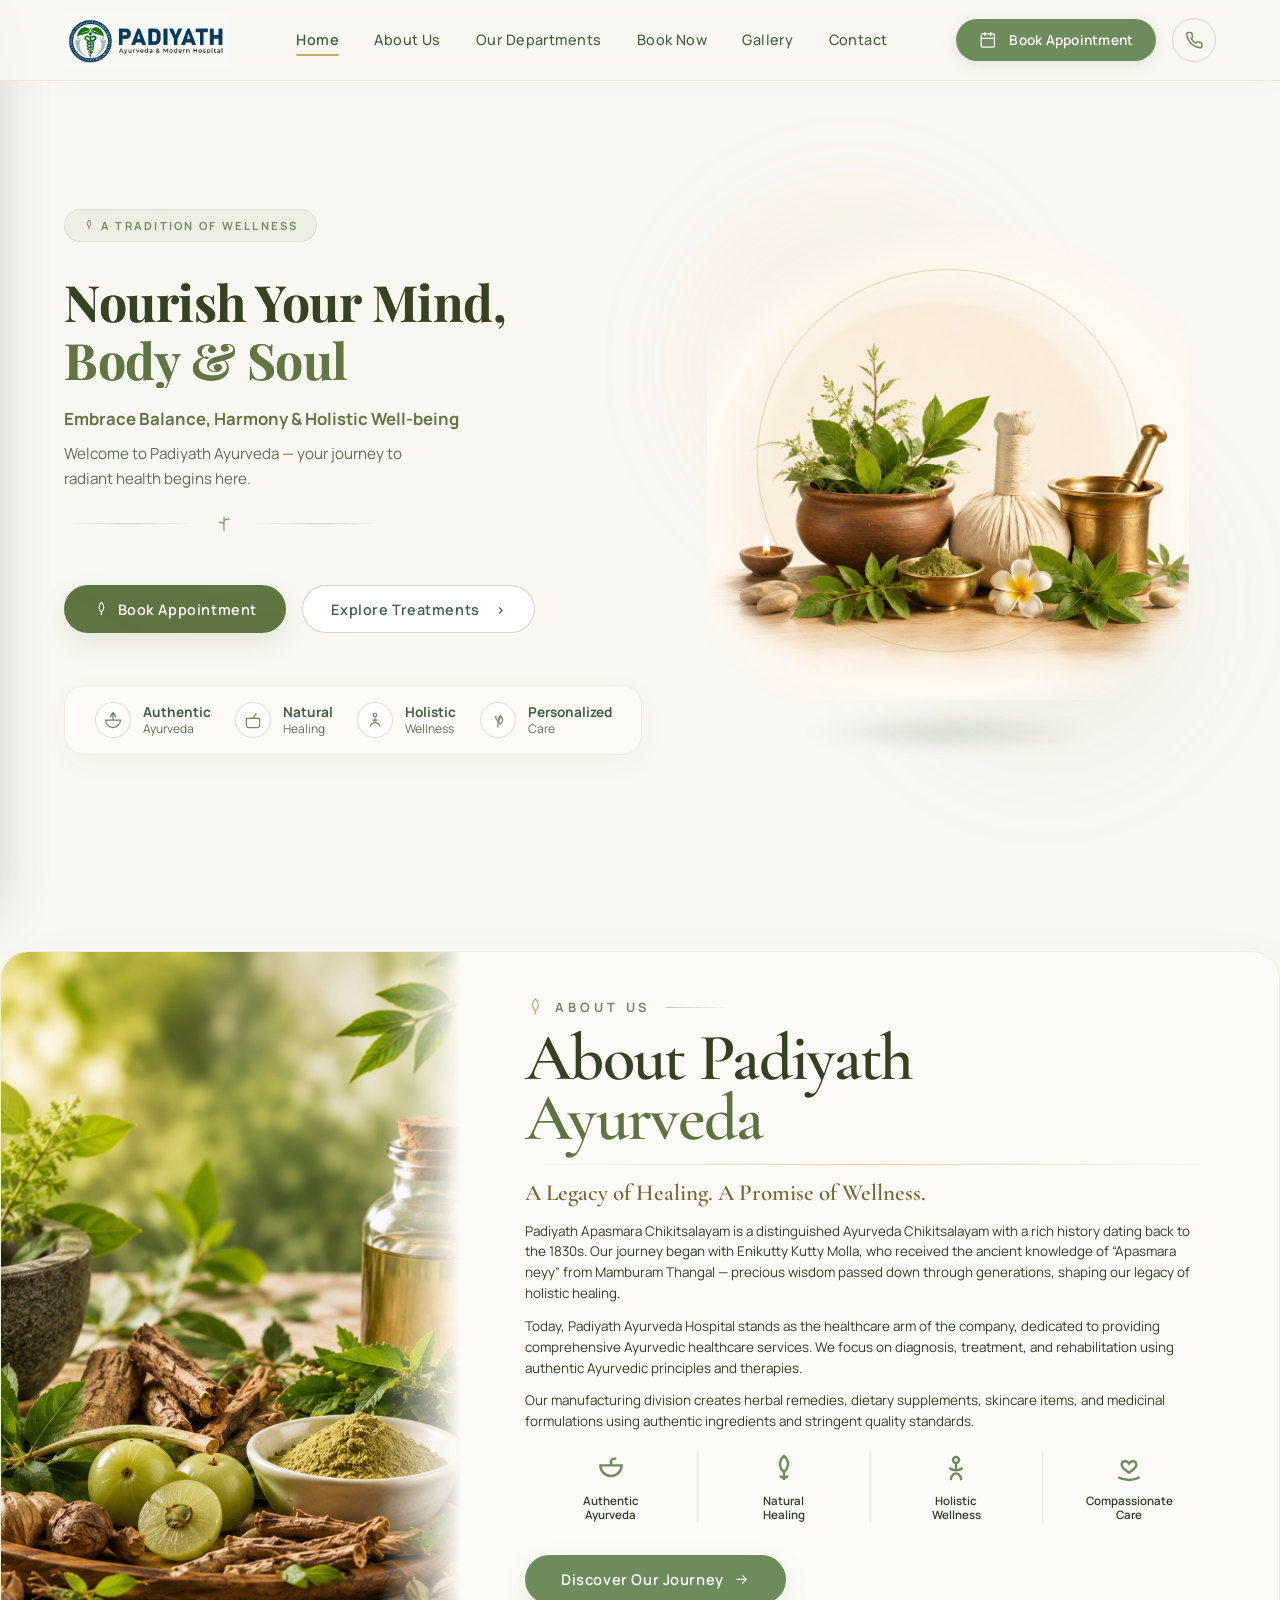
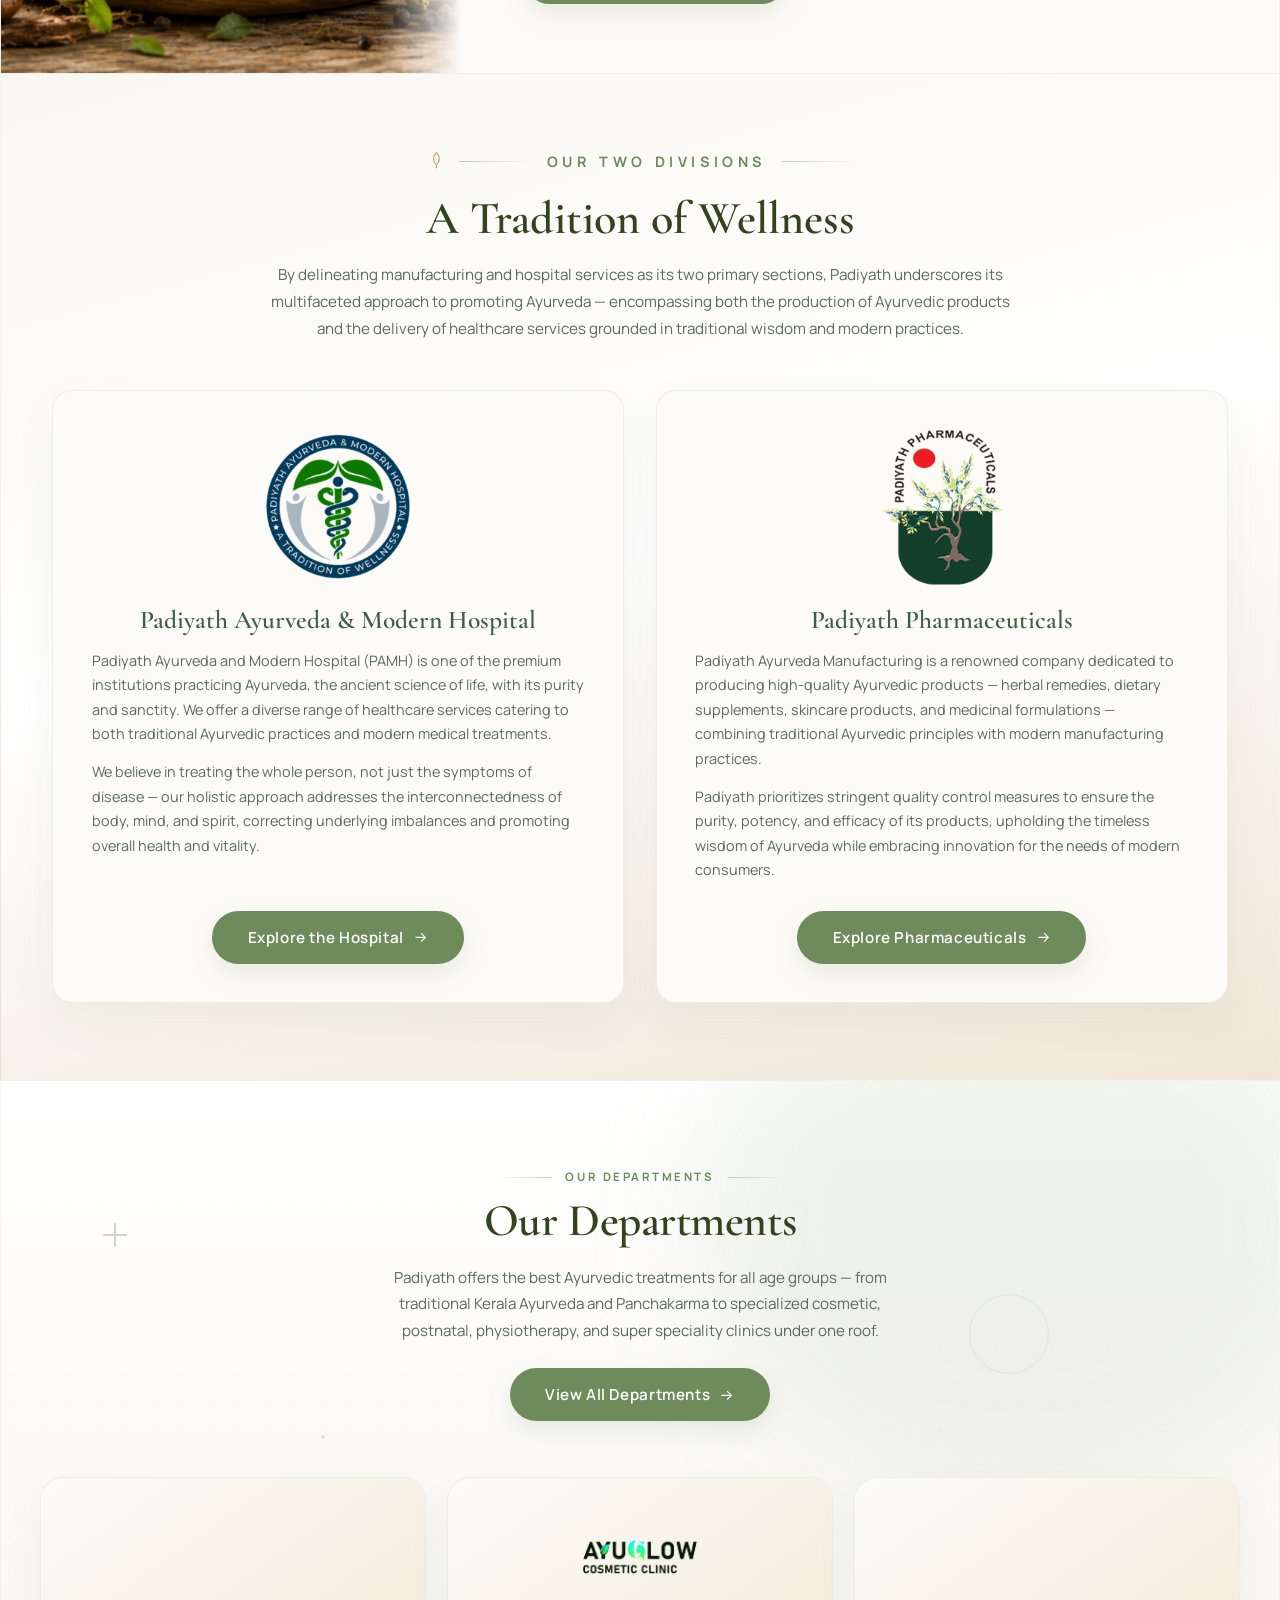
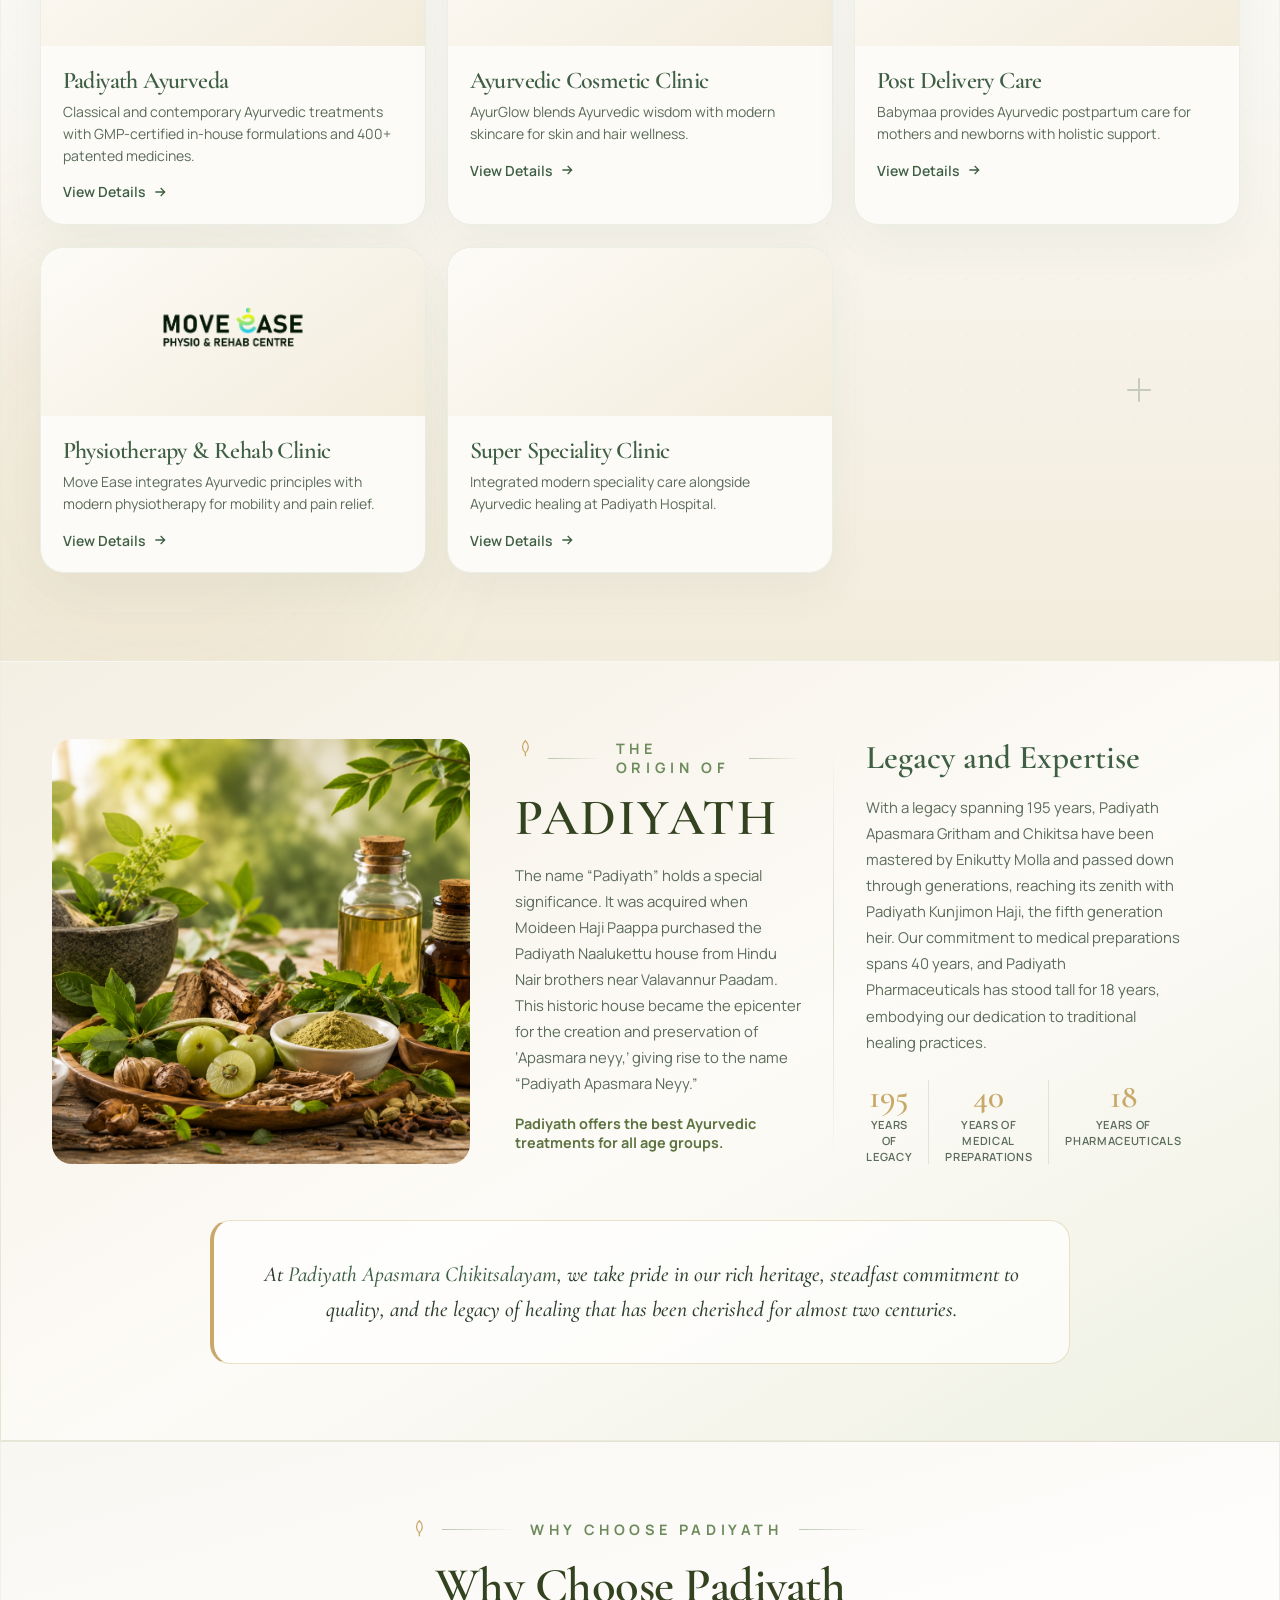
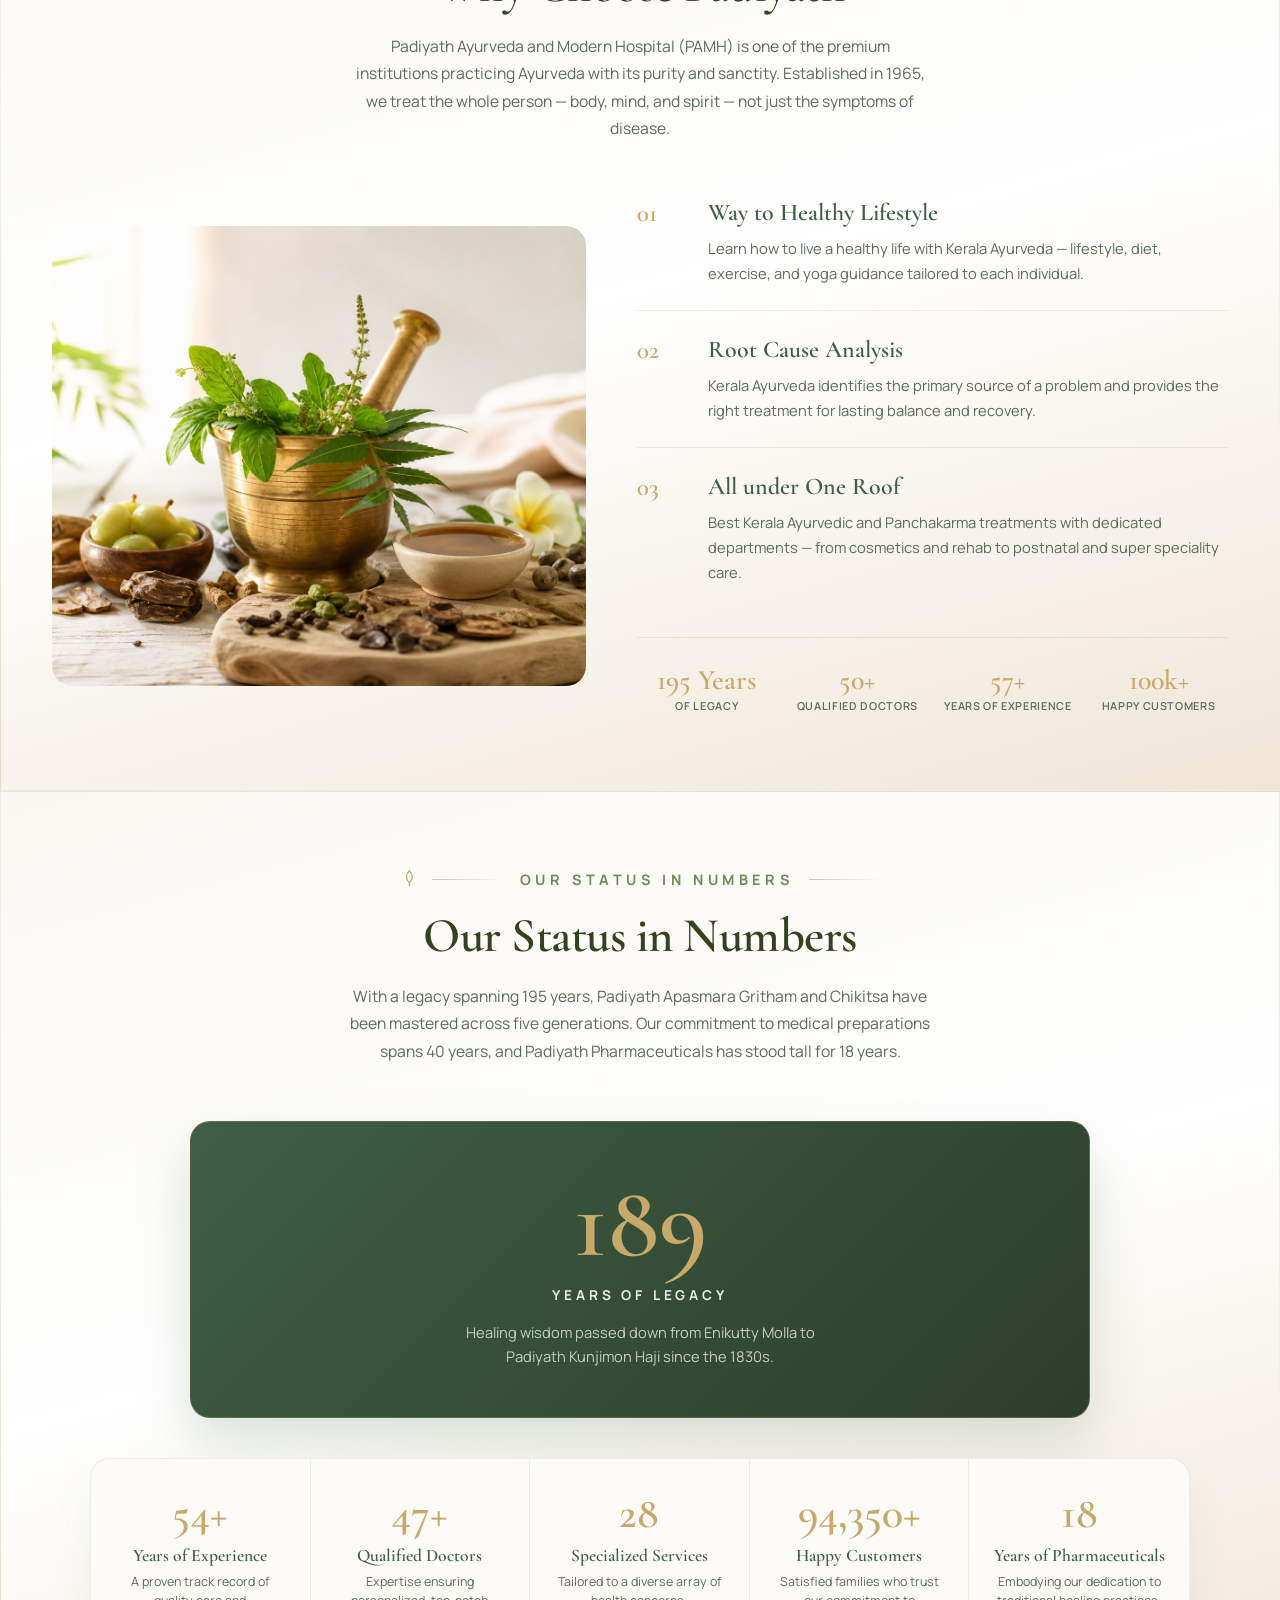
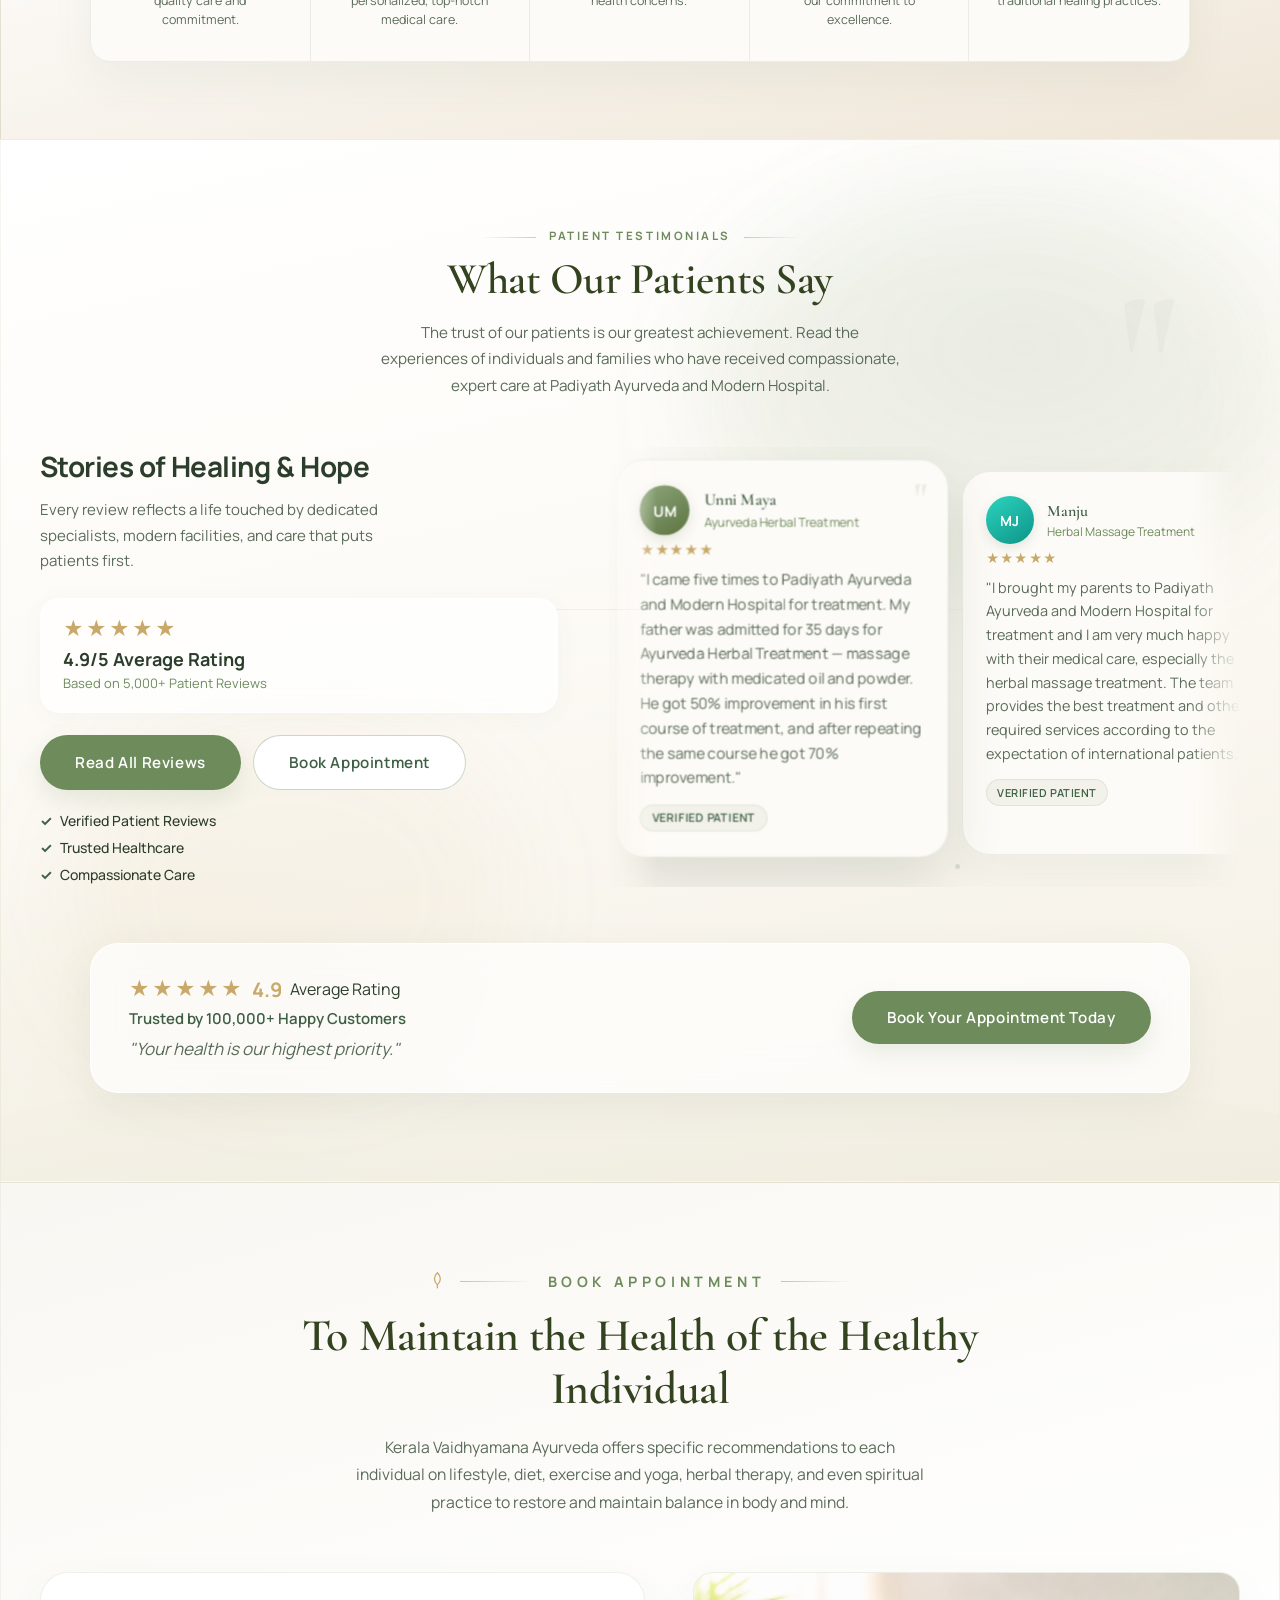
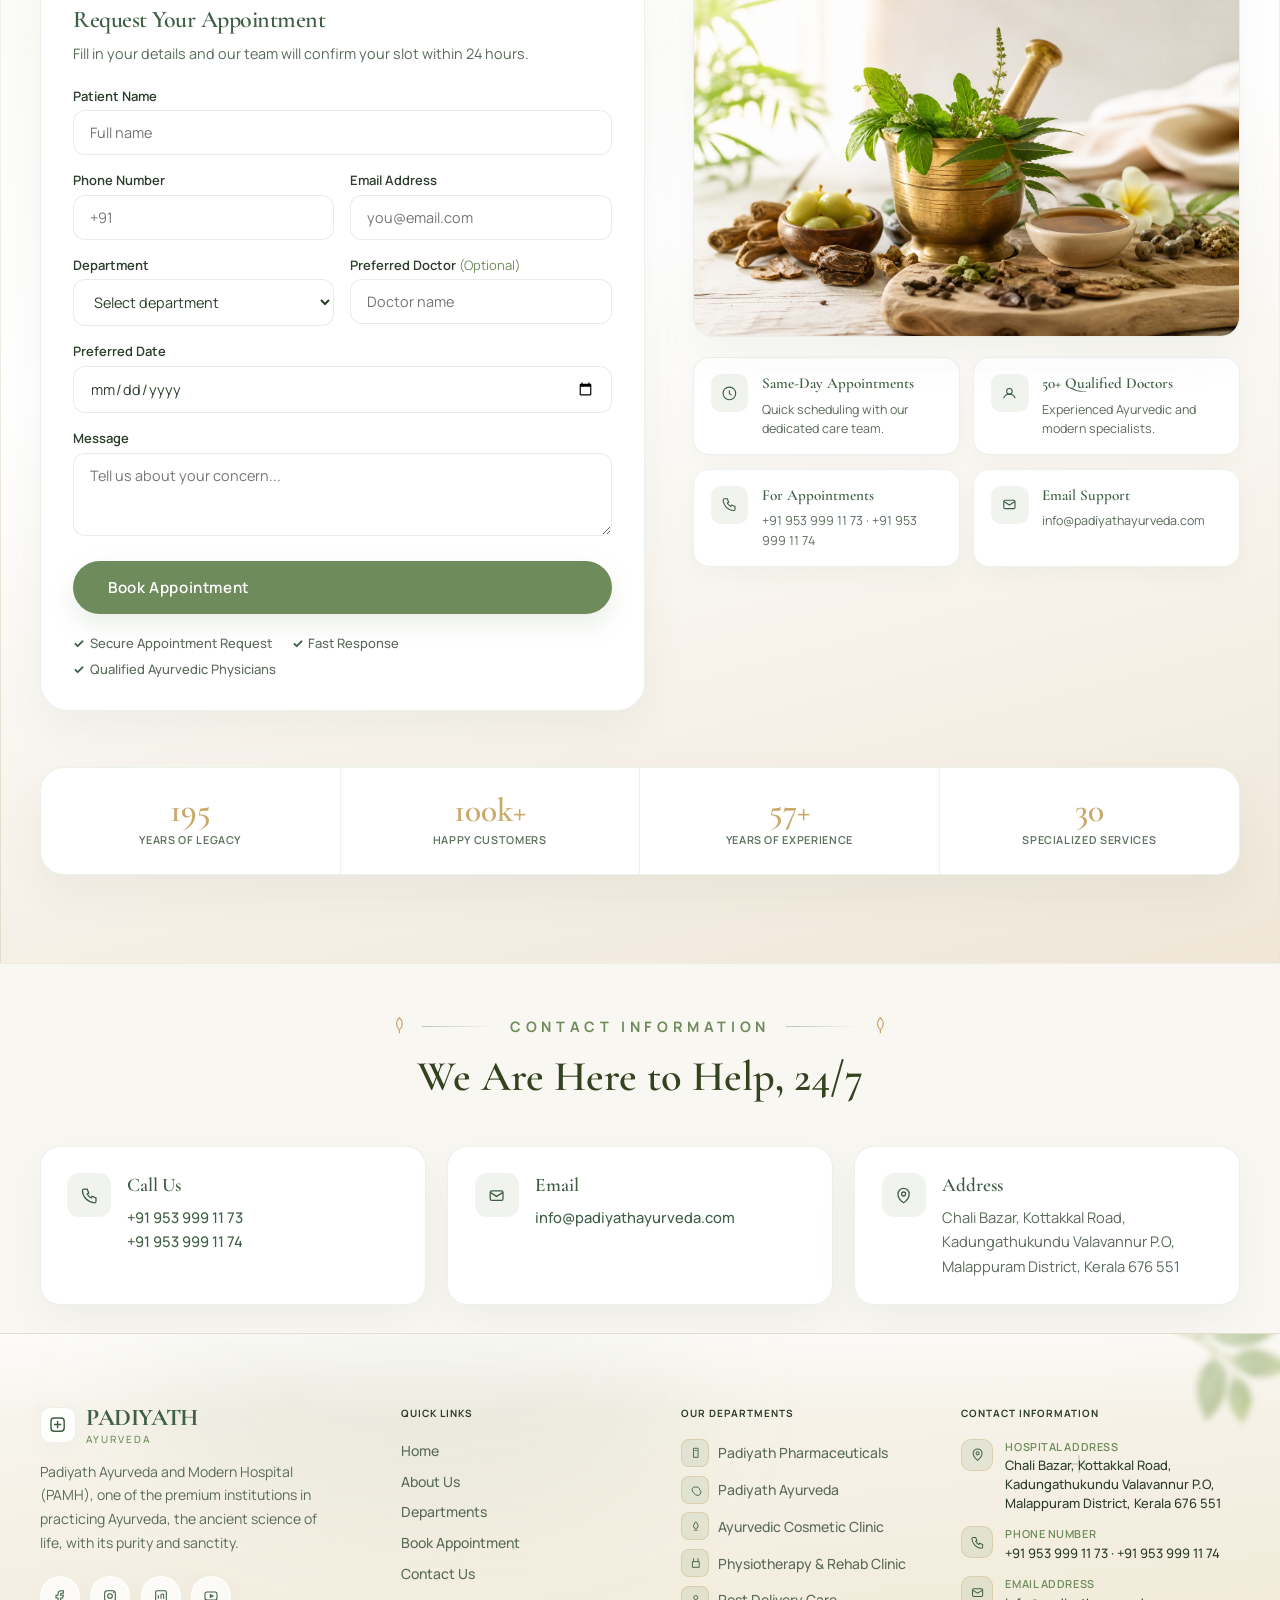
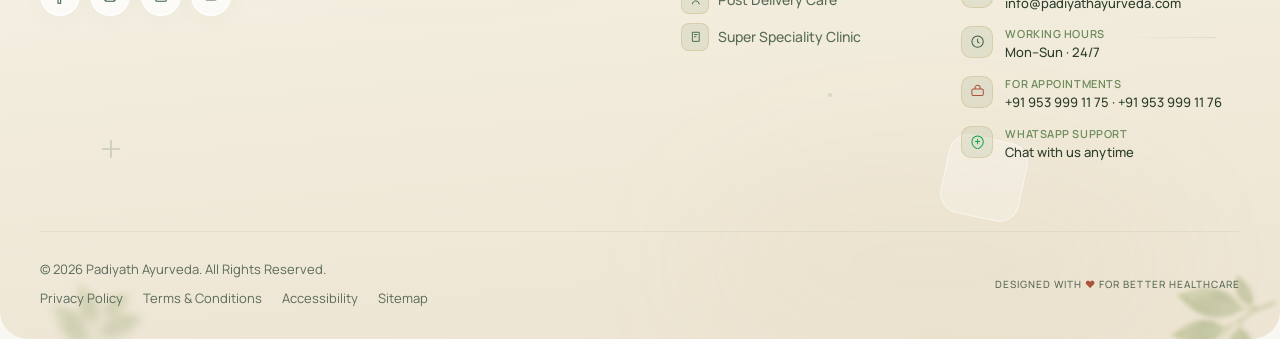
==== commit bcb5f447: "chore: update stylesheet version to 1.9.1 across multiple pages for consistency, enhance layout and " ====
--- a/index.html
+++ b/index.html
@@ -10,7 +10,7 @@
       href="https://fonts.googleapis.com/css2?family=Cormorant+Garamond:ital,wght@0,300;0,400;0,500;0,600;0,700;1,400&family=Playfair+Display:wght@500;600;700;800&family=Manrope:wght@300;400;500;600;700;800&family=Inter:wght@300;400;500;600&display=swap"
       rel="stylesheet"
     />
-    <link rel="stylesheet" href="assets/css/styles.css?v=1.8.7" />
+    <link rel="stylesheet" href="assets/css/styles.css?v=1.9.1" />
   </head>
   <body>
     <div class="nav-drawer" id="nav-drawer" aria-hidden="true" inert>
@@ -721,8 +721,8 @@
             </div>
 
             <div class="testi-cta-row">
-              <button class="btn-primary" type="button">Read All Reviews</button>
-              <button class="btn-secondary" type="button">Book Appointment</button>
+              <a class="btn-primary" href="#patient-reviews">Read All Reviews</a>
+              <a class="btn-secondary" href="#appointment">Book Appointment</a>
             </div>
 
             <ul class="testi-trust-list">
@@ -732,7 +732,7 @@
             </ul>
           </div>
 
-          <div class="testi-carousel-wrap reveal reveal-delay-2">
+          <div class="testi-carousel-wrap reveal reveal-delay-2" id="patient-reviews">
             <div class="testi-carousel" data-testi-carousel tabindex="0" aria-label="Patient testimonials carousel">
               <div class="testi-carousel-track">
                 <article class="testi-card" data-testi-card>
@@ -821,7 +821,7 @@
             <p class="testi-banner-trust">Trusted by 100,000+ Happy Customers</p>
             <p class="testi-banner-quote">"Your health is our highest priority."</p>
           </div>
-          <button class="btn-primary" type="button">Book Your Appointment Today</button>
+          <a class="btn-primary" href="#appointment">Book Your Appointment Today</a>
         </div>
       </section>
 
--- a/assets/css/styles.css
+++ b/assets/css/styles.css
@@ -7600,38 +7600,36 @@
 .page-shell {
   background-color: var(--bg-ivory);
   position: relative;
-  overflow: hidden;
+  overflow: clip;
   max-width: 100% !important;
   width: 100% !important;
   padding: 0 !important;
 }
 
-/* Sunlight Overlay */
+/* Sunlight Overlay ? viewport-bound only (must not size to full page height) */
 .sunlight-overlay {
-  position: absolute;
-  width: 160%;
-  height: 160%;
-  top: -30%;
-  left: -30%;
-  background: radial-gradient(circle, rgba(250, 240, 215, 0.7) 0%, rgba(255, 255, 255, 0) 70%);
+  position: fixed;
+  inset: 0;
+  width: 100%;
+  height: 100%;
+  background: radial-gradient(circle at 30% 20%, rgba(250, 240, 215, 0.55) 0%, rgba(255, 255, 255, 0) 55%);
   mix-blend-mode: overlay;
   opacity: 0.08;
   pointer-events: none;
   z-index: 8;
-  filter: blur(100px);
   animation: movingSunlight 38s infinite alternate ease-in-out;
 }
 
 @keyframes movingSunlight {
   0% {
-    transform: translate(10%, -10%) scale(1) rotate(0deg);
+    transform: translate(4%, -3%) scale(1);
     opacity: 0.07;
   }
   50% {
     opacity: 0.09;
   }
   100% {
-    transform: translate(-10%, 10%) scale(1.15) rotate(15deg);
+    transform: translate(-4%, 3%) scale(1.06);
     opacity: 0.08;
   }
 }
@@ -9658,6 +9656,27 @@
   padding: 0.65rem 5%;
 }
 
+/* Inner pages: clear absolute top-nav with no extra cream gap below it */
+.page-shell:not(:has(> .hero-viewport)) {
+  padding-top: 5.15rem !important;
+}
+
+#about-page > section:first-of-type,
+#departments-page > section:first-of-type,
+#contact-page > section:first-of-type,
+#pharma-page > section:first-of-type,
+#hospital-page > section:first-of-type,
+#department-detail > section:first-of-type {
+  margin-top: 0;
+}
+
+.page-shell > .division-hero:first-of-type,
+.page-shell > .dept-intro-page:first-of-type,
+.page-shell > .abt-intro-section:first-of-type,
+.page-shell > .contact-hero:first-of-type {
+  margin-top: 0;
+}
+
 @media (max-width: 768px) {
   .top-nav {
     padding: 0.75rem 1.25rem;
@@ -9665,6 +9684,10 @@
 
   .top-nav.scrolled {
     padding: 0.65rem 1.25rem;
+  }
+
+  .page-shell:not(:has(> .hero-viewport)) {
+    padding-top: 4.75rem !important;
   }
 }
 
@@ -10346,6 +10369,10 @@
 @media (max-width: 991px) {
   .book-highlights {
     grid-template-columns: 1fr;
+  }
+
+  .book-premium .book-trust-strip {
+    grid-template-columns: repeat(2, minmax(0, 1fr));
   }
 
   .book-premium .book-trust-item {
@@ -10609,24 +10636,50 @@
 }
 
 #about-page .abt-intro-section {
-  margin-top: clamp(1.5rem, 3vw, 2.5rem);
-  padding: 0;
+  margin-top: 0;
+  padding: 0 clamp(1.25rem, 4vw, 2.75rem);
+  overflow: visible;
+  background: transparent;
+  border: none;
+  box-shadow: none;
+}
+
+#about-page .abt-intro-shell {
+  position: relative;
   overflow: hidden;
-  background: #fdfbf7;
-  border: 1px solid rgba(110, 139, 92, 0.1);
-  box-shadow: 0 20px 48px rgba(62, 95, 68, 0.06);
+  border-radius: calc(var(--radius-xl) + 4px);
+  background:
+    linear-gradient(145deg, #ffffff 0%, #fdfbf7 48%, #f4efe4 100%);
+  border: 1px solid rgba(110, 139, 92, 0.12);
+  box-shadow:
+    0 24px 56px rgba(62, 95, 68, 0.07),
+    inset 0 1px 0 rgba(255, 255, 255, 0.9);
+}
+
+#about-page .abt-intro-shell::before {
+  content: "";
+  position: absolute;
+  top: -18%;
+  right: -8%;
+  width: min(42vw, 380px);
+  height: min(42vw, 380px);
+  border-radius: 50%;
+  border: 1px solid rgba(200, 169, 106, 0.16);
+  background: radial-gradient(circle at 35% 65%, rgba(200, 169, 106, 0.08), transparent 68%);
+  pointer-events: none;
+  z-index: 0;
 }
 
 #about-page .abt-intro-section .about-main {
   position: relative;
   z-index: 1;
   display: grid;
-  grid-template-columns: minmax(280px, 40%) minmax(0, 1fr);
+  grid-template-columns: minmax(300px, 0.95fr) minmax(320px, 1.05fr);
   align-items: stretch;
   gap: 0;
   max-width: none;
   margin: 0;
-  min-height: clamp(380px, 48vw, 520px);
+  min-height: clamp(420px, 52vw, 560px);
 }
 
 #about-page .abt-intro-section .about-visual {
@@ -10635,14 +10688,18 @@
   min-height: 100%;
   margin: 0;
   order: 0;
+  padding: clamp(1.15rem, 2.2vw, 1.65rem);
+  padding-right: 0;
 }
 
 #about-page .abt-intro-section .about-image-wrap {
-  position: absolute;
-  inset: 0;
-  border-radius: 0;
-  border: none;
-  box-shadow: none;
+  position: relative;
+  inset: auto;
+  height: 100%;
+  min-height: clamp(320px, 42vw, 500px);
+  border-radius: calc(var(--radius-lg) + 2px);
+  border: 1px solid rgba(200, 169, 106, 0.22);
+  box-shadow: 0 22px 48px rgba(62, 95, 68, 0.1);
   overflow: hidden;
 }
 
@@ -10650,7 +10707,9 @@
   content: "";
   position: absolute;
   inset: 0;
-  background: linear-gradient(90deg, transparent 55%, rgba(253, 251, 247, 0.55) 82%, #fdfbf7 100%);
+  background:
+    linear-gradient(90deg, transparent 58%, rgba(253, 251, 247, 0.35) 86%, rgba(253, 251, 247, 0.72) 100%),
+    linear-gradient(180deg, rgba(44, 62, 43, 0.08) 0%, transparent 28%, transparent 72%, rgba(44, 62, 43, 0.1) 100%);
   pointer-events: none;
   z-index: 1;
 }
@@ -10660,8 +10719,14 @@
   height: 100%;
   aspect-ratio: auto;
   object-fit: cover;
-  object-position: center 45%;
-  filter: contrast(1.02) saturate(1.04);
+  object-position: center 42%;
+  filter: contrast(1.03) saturate(1.05);
+  transform: scale(1.02);
+  transition: transform 0.7s ease;
+}
+
+#about-page .abt-intro-section .about-visual:hover .about-image {
+  transform: scale(1.05);
 }
 
 #about-page .abt-intro-section .about-content {
@@ -10669,8 +10734,13 @@
   flex-direction: column;
   align-items: flex-start;
   justify-content: center;
-  padding: clamp(2.75rem, 5vw, 4.25rem) clamp(2.25rem, 5vw, 4.5rem);
-  background: linear-gradient(165deg, #fdfbf7 0%, #ffffff 55%, #f7f3ea 100%);
+  padding: clamp(2.75rem, 5.5vw, 4.75rem) clamp(2.5rem, 6vw, 5.5rem) clamp(2.75rem, 5.5vw, 4.75rem) clamp(2rem, 4.5vw, 3.75rem);
+  background: transparent;
+}
+
+#about-page .abt-intro-section .about-content-inner {
+  width: 100%;
+  max-width: 34rem;
 }
 
 #about-page .abt-intro-section .about-content .abt-kicker {
@@ -10678,44 +10748,58 @@
 }
 
 #about-page .abt-intro-section .about-content .abt-kicker-label {
-  letter-spacing: 0.22em;
+  letter-spacing: 0.24em;
   font-size: 0.72rem;
+  color: var(--sage-green);
 }
 
 #about-page .abt-intro-section .about-content h1 {
-  margin: 1rem 0 0;
+  margin: 1.15rem 0 0;
   font-family: "Cormorant Garamond", var(--font-serif);
-  font-size: clamp(2.25rem, 4vw, 3.25rem);
+  font-size: clamp(2.35rem, 4.2vw, 3.45rem);
   font-weight: 600;
   line-height: 1.08;
   letter-spacing: -0.02em;
   color: #33421f;
-  max-width: 14ch;
+  max-width: 15ch;
+}
+
+#about-page .abt-intro-section .about-content h1::after {
+  content: "";
+  display: block;
+  width: 3.25rem;
+  height: 2px;
+  margin-top: 1rem;
+  border-radius: 2px;
+  background: linear-gradient(90deg, var(--forest-green), var(--gold-accent));
 }
 
 #about-page .abt-intro-section .about-tagline {
-  margin: 0.85rem 0 0;
+  margin: 1.15rem 0 0;
   font-family: "Cormorant Garamond", var(--font-serif);
-  font-size: clamp(1.15rem, 1.8vw, 1.4rem);
-  font-weight: 600;
-  line-height: 1.35;
+  font-size: clamp(1.2rem, 2vw, 1.5rem);
+  font-style: italic;
+  font-weight: 500;
+  line-height: 1.4;
   color: #786632;
 }
 
 #about-page .abt-intro-section .about-description {
-  margin: 1.15rem 0 0;
-  max-width: 42ch;
-  font-size: 1rem;
-  line-height: 1.75;
+  margin: 1.35rem 0 0;
+  max-width: 44ch;
+  font-size: 1.02rem;
+  line-height: 1.8;
   color: var(--text-muted);
   text-align: left;
 }
 
 #about-page .abt-intro-section .about-cta {
-  margin-top: 1.75rem;
+  margin-top: 2rem;
   align-self: flex-start;
   width: auto;
   max-width: none;
+  border-radius: 999px;
+  padding: 0.95rem 1.65rem;
 }
 
 #about-page .abt-intro-section .about-cta svg {
@@ -11146,21 +11230,35 @@
 }
 
 @media (max-width: 991px) {
+  #about-page .abt-intro-section {
+    padding: 0 clamp(1rem, 3vw, 1.5rem);
+  }
+
   #about-page .abt-intro-section .about-main {
     grid-template-columns: 1fr;
     min-height: 0;
   }
 
   #about-page .abt-intro-section .about-visual {
-    min-height: clamp(240px, 48vw, 340px);
+    min-height: 0;
+    padding: clamp(1rem, 3vw, 1.35rem);
+    padding-bottom: 0;
+  }
+
+  #about-page .abt-intro-section .about-image-wrap {
+    min-height: clamp(240px, 52vw, 340px);
   }
 
   #about-page .abt-intro-section .about-image-wrap::after {
-    background: linear-gradient(180deg, transparent 60%, rgba(253, 251, 247, 0.7) 88%, #fdfbf7 100%);
+    background: linear-gradient(180deg, transparent 55%, rgba(253, 251, 247, 0.55) 82%, rgba(253, 251, 247, 0.92) 100%);
   }
 
   #about-page .abt-intro-section .about-content {
-    padding: clamp(2rem, 5vw, 2.75rem) clamp(1.5rem, 4vw, 2rem);
+    padding: clamp(1.75rem, 5vw, 2.5rem) clamp(1.5rem, 5vw, 2.25rem) clamp(2.25rem, 6vw, 3rem);
+  }
+
+  #about-page .abt-intro-section .about-content h1 {
+    max-width: none;
   }
 
   #about-page .impact-stats {
@@ -11907,7 +12005,7 @@
 
 #departments-page .dept-intro-page--premium {
   position: relative;
-  margin-top: clamp(1.25rem, 3vw, 2rem);
+  margin-top: 0;
   padding: clamp(3.25rem, 7vw, 5rem) clamp(1.5rem, 4vw, 3rem) clamp(4.5rem, 9vw, 6rem);
   border-radius: var(--radius-xl);
   overflow: hidden;
@@ -12380,7 +12478,7 @@
 
 #pharma-page .pharma-hero {
   position: relative;
-  margin-top: clamp(1.25rem, 3vw, 2rem);
+  margin-top: 0;
   padding: clamp(1.75rem, 3.5vw, 2.5rem) clamp(1.25rem, 3vw, 2rem) clamp(2.5rem, 5vw, 3.5rem);
   border-radius: var(--radius-xl);
   overflow: hidden;
@@ -13369,8 +13467,13 @@
 }
 
 #hospital-page .hospital-page-cta .abt-cta-panel {
+  display: grid;
+  grid-template-columns: 1fr auto 1fr;
+  gap: clamp(1.5rem, 3vw, 2.5rem);
+  align-items: center;
   max-width: 920px;
   margin: 0 auto;
+  padding: clamp(2rem, 4vw, 2.75rem);
 }
 
 #hospital-page .hospital-page-cta .abt-cta-col--action {
@@ -13948,7 +14051,7 @@
 
 #contact-page .contact-hero {
   position: relative;
-  margin-top: clamp(1.25rem, 3vw, 2rem);
+  margin-top: 0;
   padding: clamp(3rem, 6vw, 4.5rem) clamp(1.5rem, 4vw, 2.5rem);
   border-radius: var(--radius-xl);
   overflow: hidden;
@@ -14382,7 +14485,7 @@
 
 .division-hero {
   position: relative;
-  margin-top: clamp(1.25rem, 3vw, 2rem);
+  margin-top: 0;
   padding: clamp(1.5rem, 3vw, 2rem) clamp(1.25rem, 3.5vw, 2.5rem) clamp(2.75rem, 5vw, 4rem);
   border-radius: var(--radius-xl);
   overflow: hidden;
@@ -14653,3 +14756,290 @@
     font-size: 0.65rem;
   }
 }
+
+/* ==========================================================================
+   Site-wide responsive refinements ? tablet (991) & mobile (768 / 600)
+   ========================================================================== */
+
+@media (max-width: 991px) {
+  /* Tablet: hamburger nav (was only ?768, causing overcrowding) */
+  .nav-menu-btn {
+    display: grid;
+  }
+
+  .nav-links {
+    display: none;
+  }
+
+  .nav-mode-btn {
+    display: none;
+  }
+
+  .nav-actions .book-btn {
+    padding: 0.65rem 1.15rem;
+    font-size: 0.82rem;
+  }
+
+  .nav-actions .book-btn span,
+  .top-nav .book-btn {
+    white-space: nowrap;
+  }
+
+  .phone-btn span {
+    display: none;
+  }
+
+  /* Homepage hero ? center & stack CTAs / glass features */
+  .hero-viewport .hero-section {
+    justify-items: center;
+    text-align: center;
+  }
+
+  .hero-viewport .hero-left {
+    align-items: center;
+    max-width: 36rem;
+    margin: 0 auto;
+  }
+
+  .hero-viewport .hero-cta-row {
+    flex-direction: column;
+    align-items: stretch;
+    width: 100%;
+    max-width: 320px;
+    margin-left: auto;
+    margin-right: auto;
+  }
+
+  .hero-viewport .btn-primary,
+  .hero-viewport .btn-secondary {
+    width: 100%;
+    justify-content: center;
+  }
+
+  .hero-viewport .hero-glass-features {
+    flex-direction: column;
+    align-items: stretch;
+    max-width: 320px;
+    margin-left: auto;
+    margin-right: auto;
+    padding: 1rem 1.25rem;
+    gap: 0.85rem;
+  }
+
+  .hero-viewport .glass-feature {
+    justify-content: flex-start;
+  }
+
+  /* About split ? consistent centered tablet layout */
+  .abt-split .abt-kicker {
+    justify-content: center;
+  }
+
+  .abt-split .abt-split-tagline,
+  .abt-split .about-description {
+    text-align: center;
+    margin-left: auto;
+    margin-right: auto;
+  }
+
+  .abt-split .abt-split-features {
+    justify-content: center;
+  }
+
+  .abt-split .abt-split-cta {
+    align-self: center;
+  }
+
+  /* Contact info cards ? 2-col on tablet */
+  .contact-info-grid {
+    grid-template-columns: repeat(2, minmax(0, 1fr));
+  }
+
+  /* Footer ? single column earlier for readability */
+  .footer-grid {
+    grid-template-columns: 1fr;
+    gap: 2rem;
+  }
+
+  .footer-col--brand {
+    grid-column: auto;
+  }
+
+  /* Contact page ? stack form/info at tablet */
+  #contact-page .contact-main-grid {
+    grid-template-columns: 1fr;
+  }
+
+  /* Book form field pairs */
+  .book-field-row {
+    grid-template-columns: 1fr;
+  }
+
+  /* Division hero features ? wrap cleanly */
+  .division-hero-features {
+    grid-template-columns: 1fr;
+  }
+
+  .division-hero-features li + li {
+    border-left: 0;
+    border-top: 1px solid rgba(110, 139, 92, 0.12);
+  }
+
+  .division-hero-actions {
+    justify-content: center;
+  }
+
+  /* Impact / why / tow headers stay readable */
+  .tow-grid,
+  .why-layout {
+    grid-template-columns: 1fr;
+  }
+
+  .impact-stats {
+    grid-template-columns: repeat(2, minmax(0, 1fr));
+  }
+}
+
+@media (max-width: 768px) {
+  body {
+    overflow-x: hidden;
+  }
+
+  .hero-viewport .hero-section {
+    padding: 6.5rem 1.25rem 2rem;
+    gap: 2rem;
+  }
+
+  .hero-viewport .hero-visual-shell {
+    max-width: 100%;
+  }
+
+  .hero-viewport .care-badge-floating {
+    display: none;
+  }
+
+  .heading-line {
+    font-size: clamp(2rem, 8vw, 2.6rem);
+  }
+
+  .testi-main {
+    grid-template-columns: 1fr;
+  }
+
+  .testi-cta-row {
+    flex-direction: column;
+    align-items: stretch;
+  }
+
+  .testi-cta-row .btn-primary,
+  .testi-cta-row .btn-secondary {
+    width: 100%;
+    justify-content: center;
+  }
+
+  .testi-banner {
+    flex-direction: column;
+    text-align: center;
+    gap: 1.25rem;
+  }
+
+  .pharma-clinic-grid,
+  #pharma-page .pharma-clinic-grid,
+  #pharma-page .pharma-products-grid,
+  #pharma-page .pharma-stats {
+    grid-template-columns: 1fr;
+  }
+
+  #pharma-page .pharma-about-grid,
+  #pharma-page .pharma-page-cta .abt-cta-panel,
+  #departments-page .dept-page-cta .abt-cta-panel,
+  #about-page .abt-cta-panel {
+    grid-template-columns: 1fr;
+  }
+
+  #pharma-page .pharma-page-cta .abt-cta-divider,
+  #departments-page .dept-page-cta .abt-cta-divider,
+  #about-page .abt-cta-divider {
+    display: none;
+  }
+
+  .abt-cta-actions {
+    flex-direction: column;
+    align-items: stretch;
+  }
+
+  .abt-cta-actions .btn-primary,
+  .abt-cta-actions .btn-secondary {
+    width: 100%;
+    justify-content: center;
+  }
+
+  .contact-info-grid {
+    grid-template-columns: 1fr;
+  }
+
+  .impact-stats {
+    grid-template-columns: 1fr;
+  }
+
+  #departments-page .dept-intro-card-inner {
+    grid-template-columns: 1fr;
+  }
+
+  #hospital-page .hospital-clinic-cards {
+    grid-template-columns: 1fr;
+  }
+
+  .book-aside-media,
+  .book-aside-image {
+    min-height: 200px;
+  }
+}
+
+@media (max-width: 600px) {
+  .abt-split .abt-split-heading {
+    font-size: clamp(2.35rem, 11vw, 3rem);
+  }
+
+  .abt-split .abt-split-features {
+    flex-direction: column;
+    align-items: stretch;
+  }
+
+  .abt-split .abt-split-features li {
+    flex-basis: auto;
+  }
+
+  .tow-cards,
+  .dept-grid {
+    grid-template-columns: 1fr;
+  }
+
+  .hero-viewport .ayur-highlight-bar {
+    padding: 1.25rem;
+  }
+
+  #about-page .abt-intro-section {
+    padding-left: 0.85rem;
+    padding-right: 0.85rem;
+  }
+
+  #about-page .abt-intro-shell {
+    border-radius: var(--radius-lg);
+  }
+
+  .division-hero {
+    padding-left: 1rem;
+    padding-right: 1rem;
+    border-radius: var(--radius-lg);
+  }
+
+  .site-footer {
+    padding-left: 1.15rem;
+    padding-right: 1.15rem;
+  }
+
+  .footer-social {
+    justify-content: flex-start;
+  }
+}
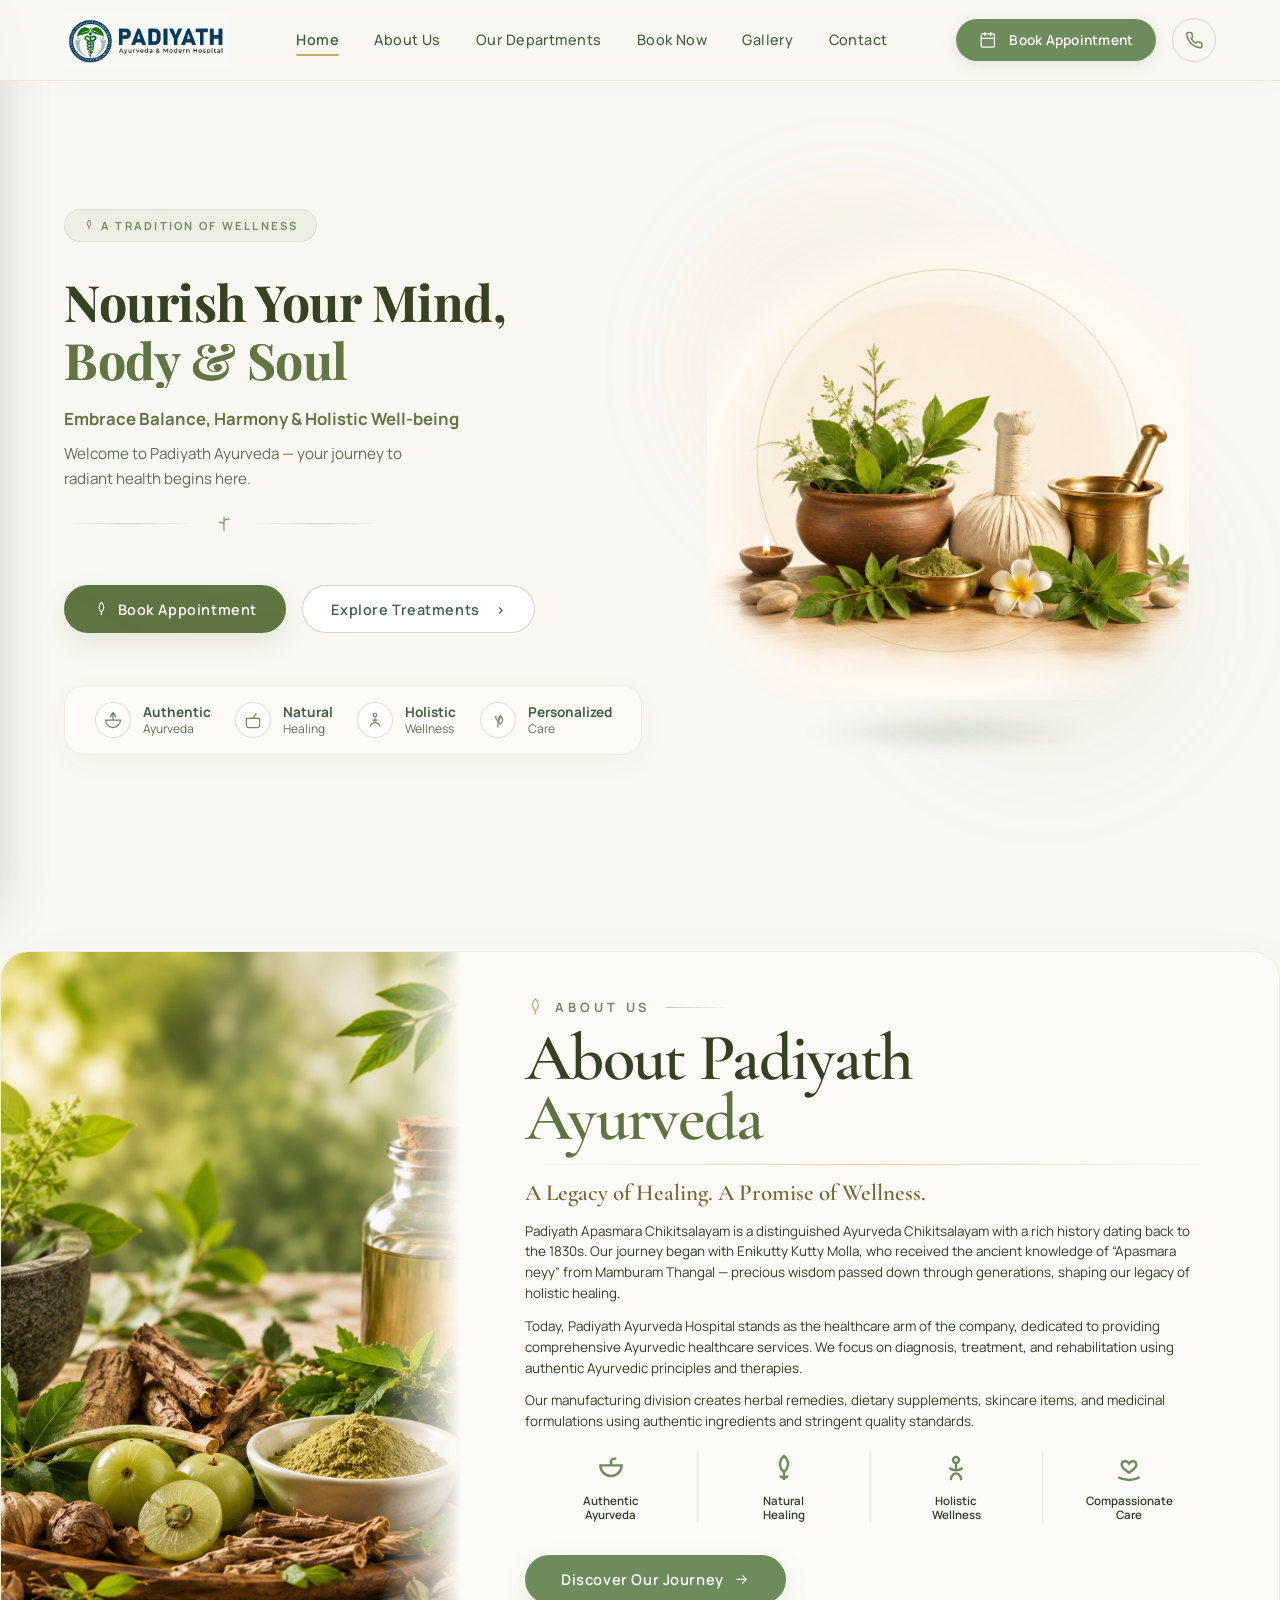
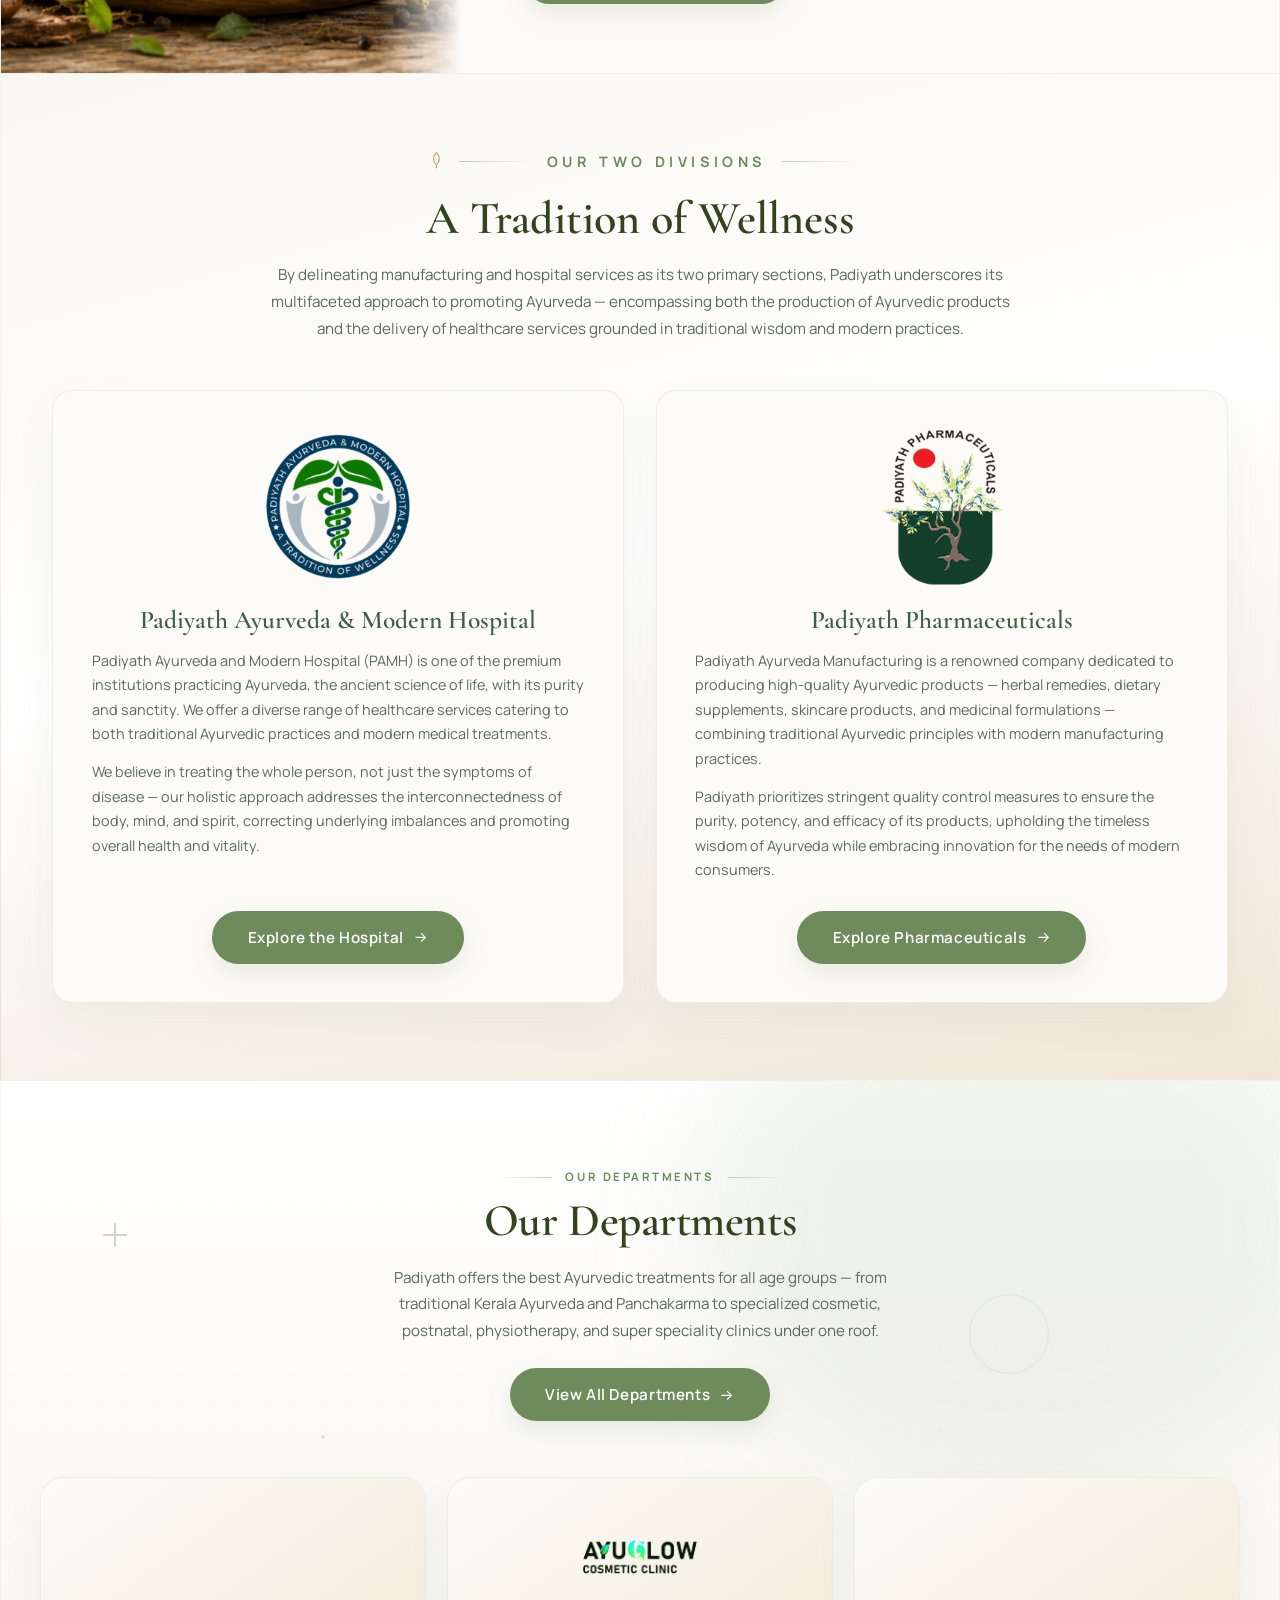
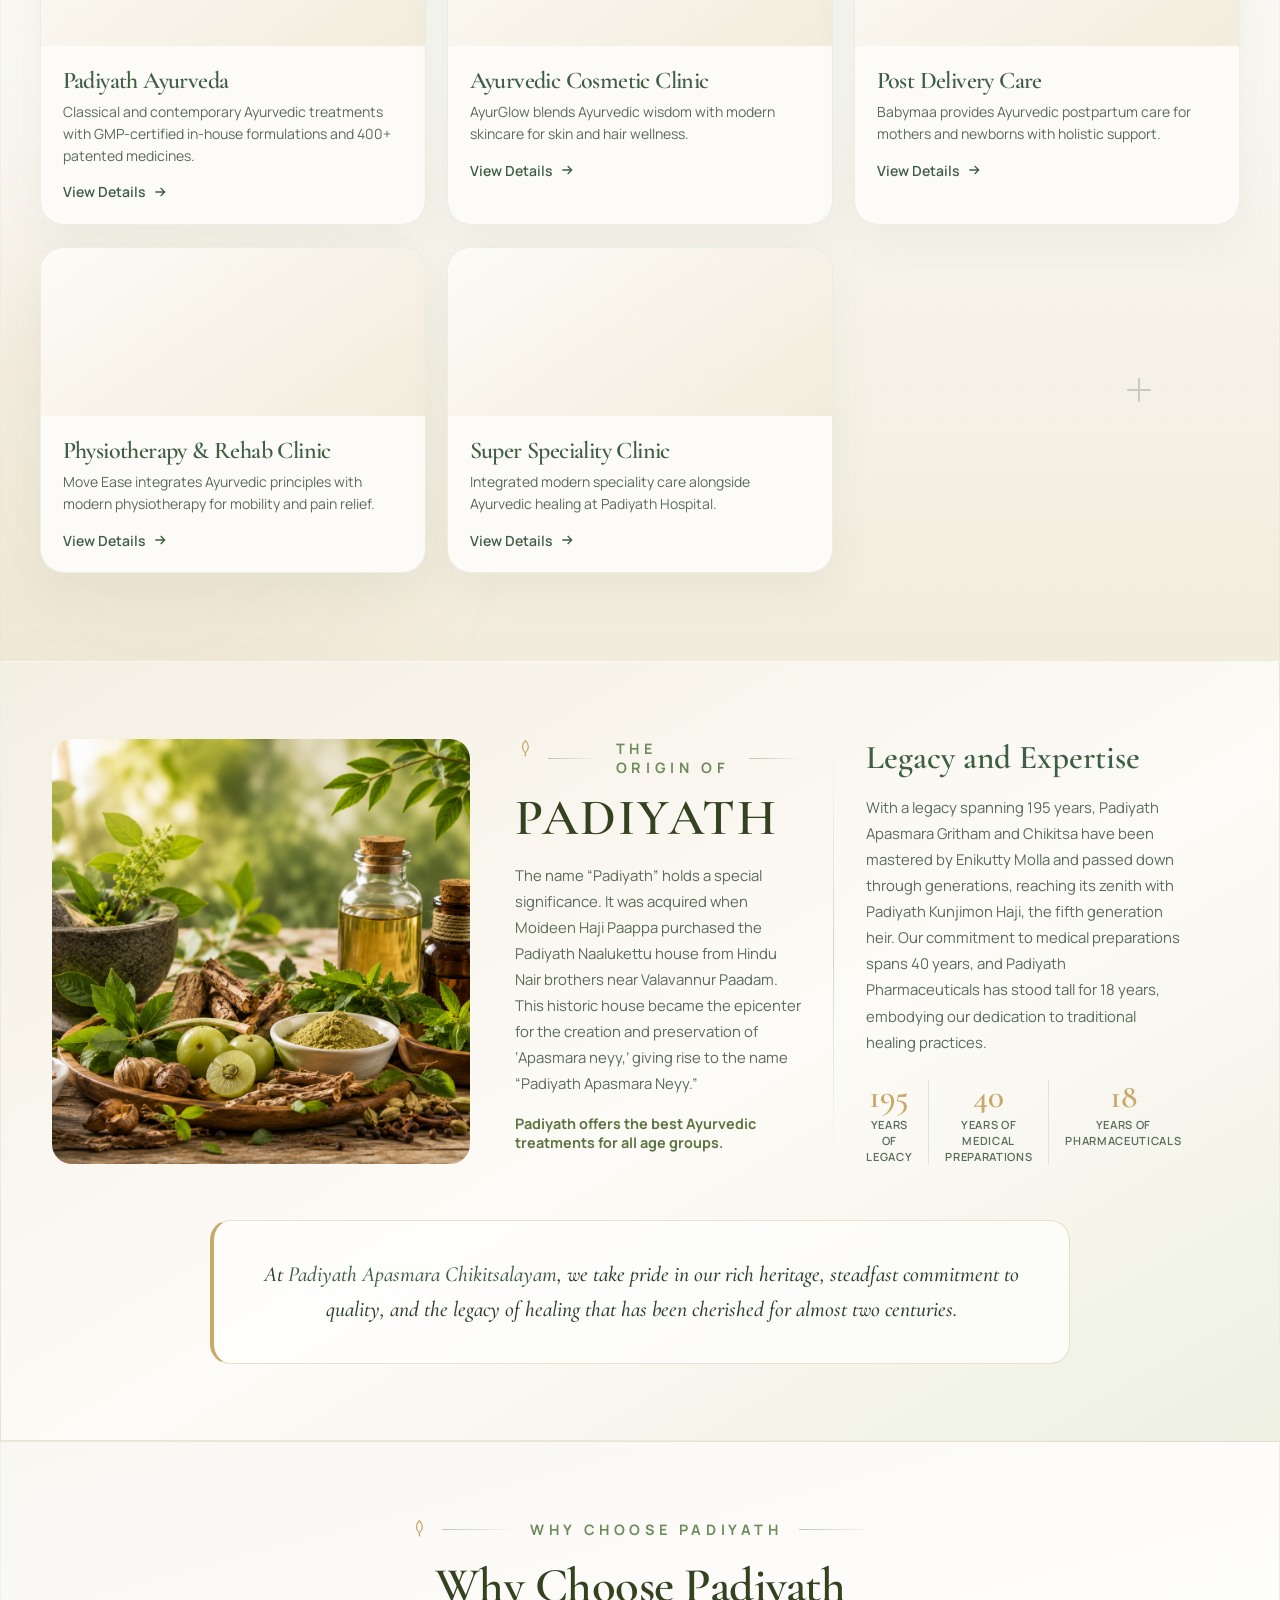
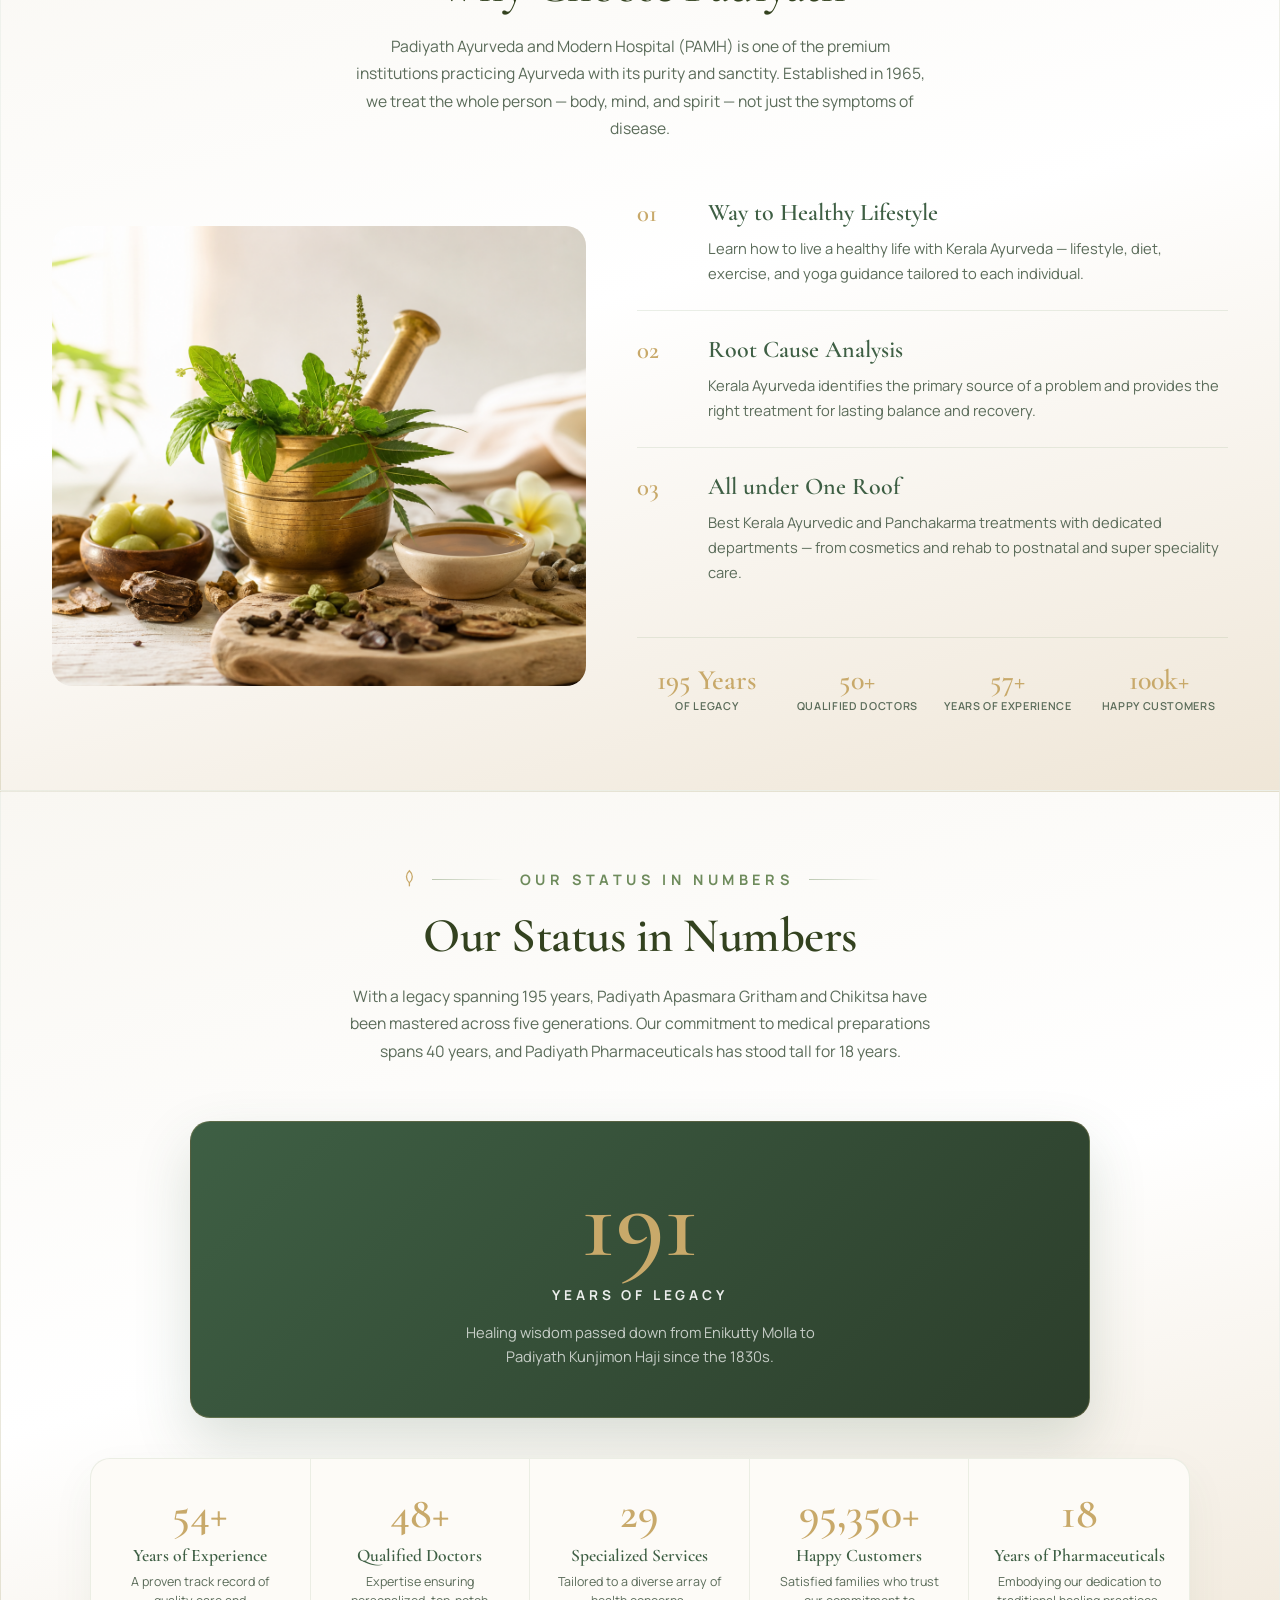
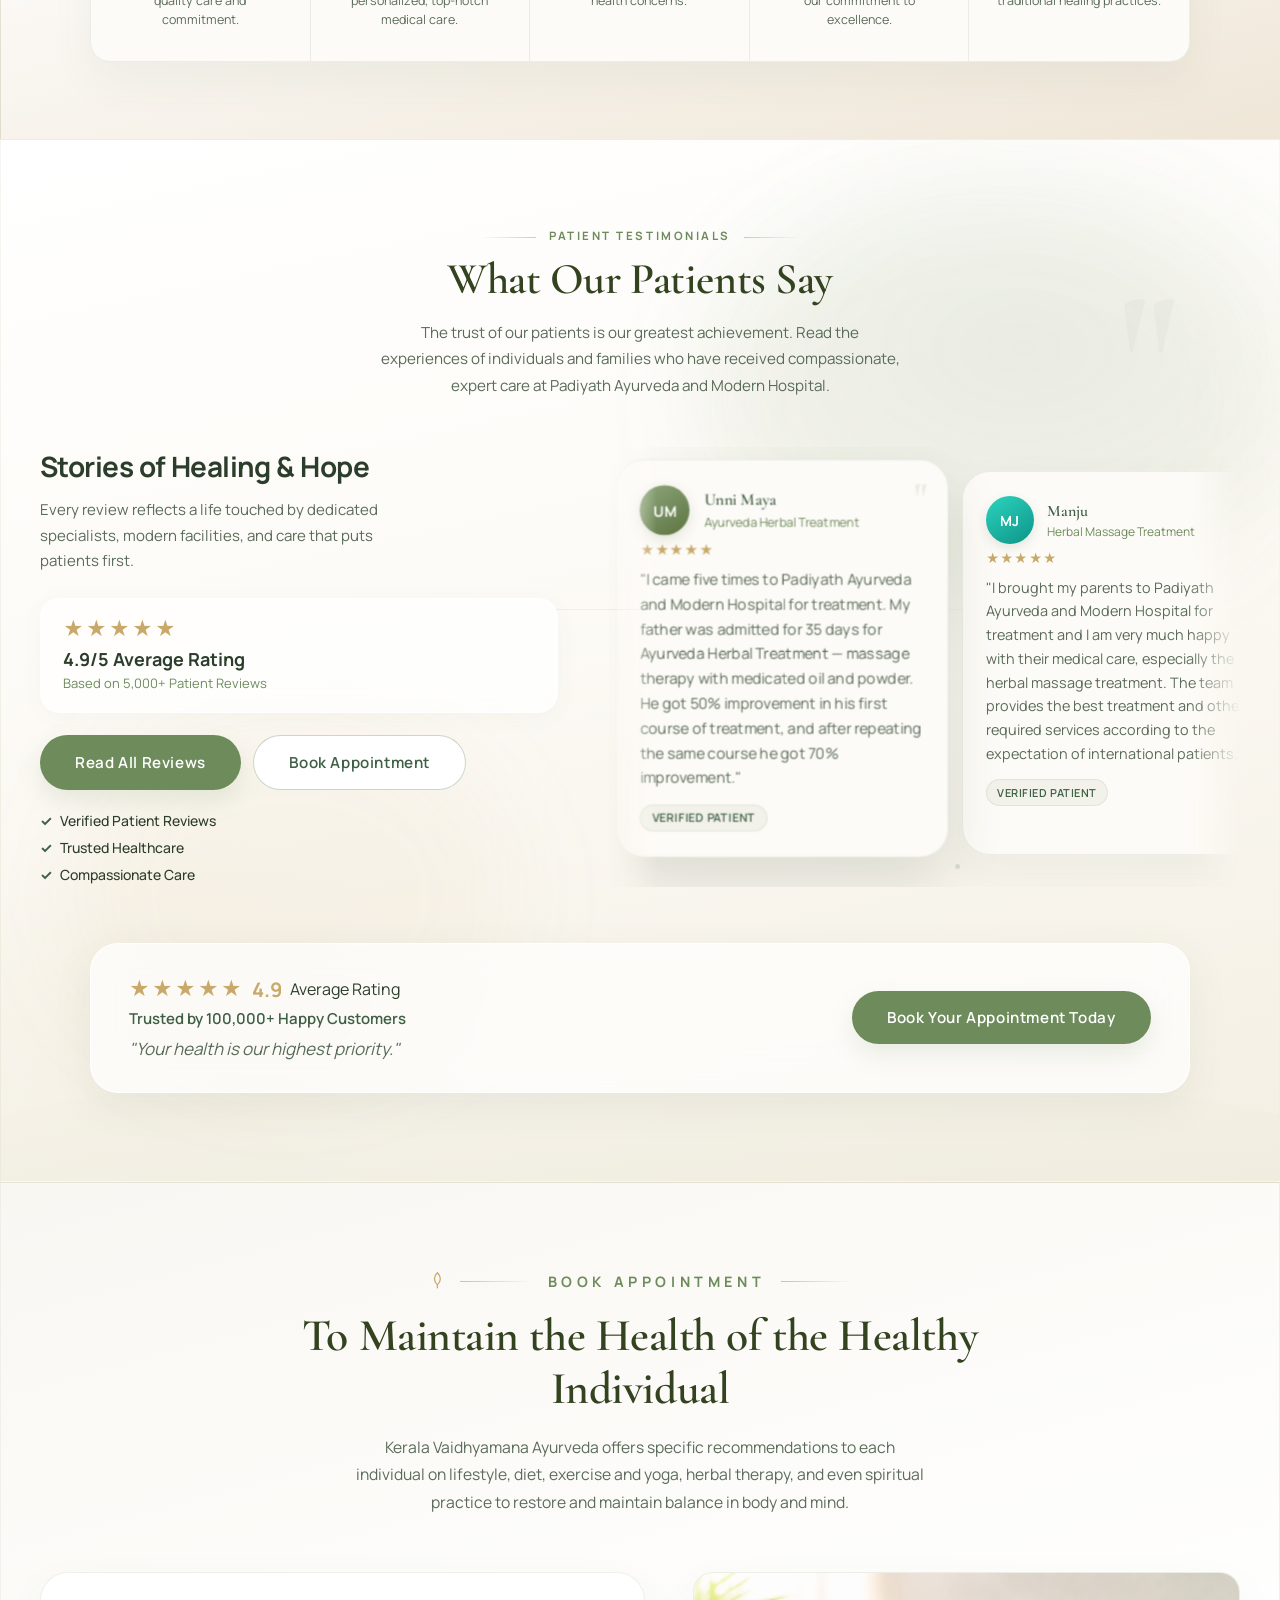
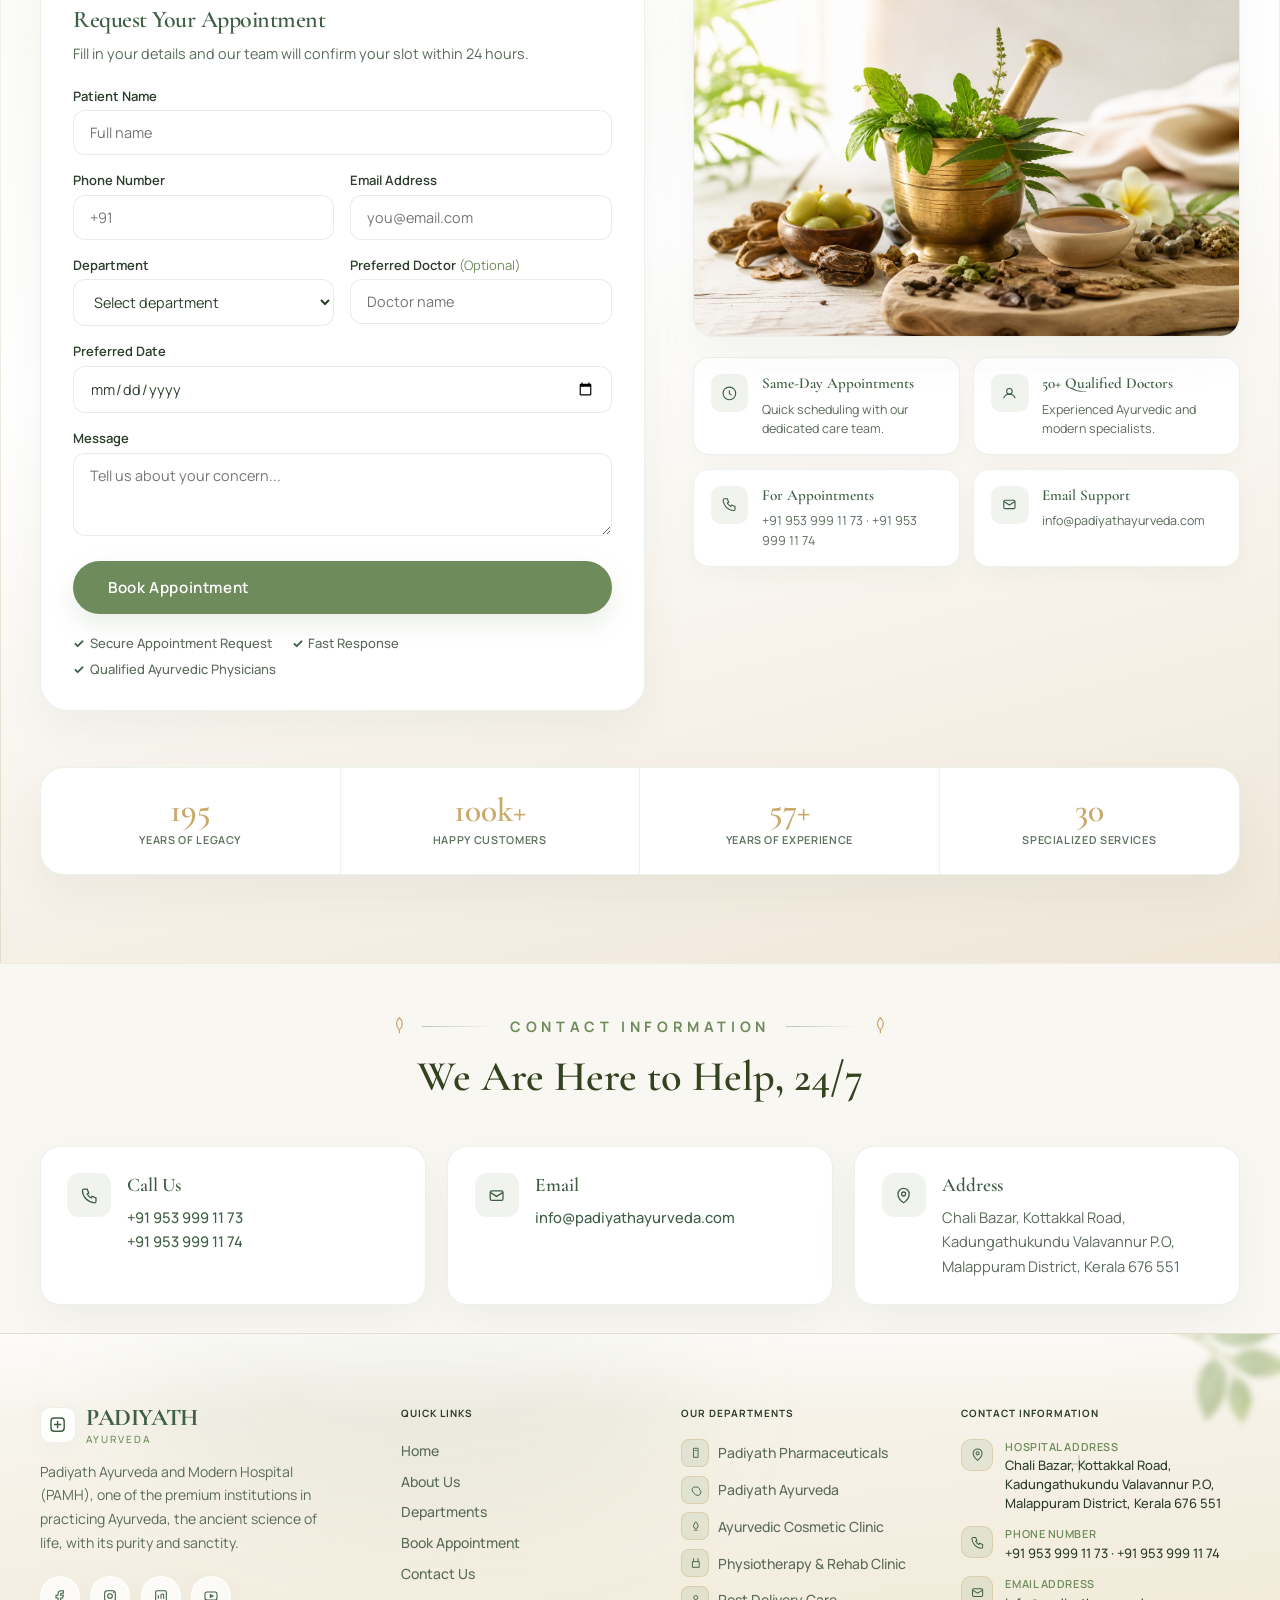
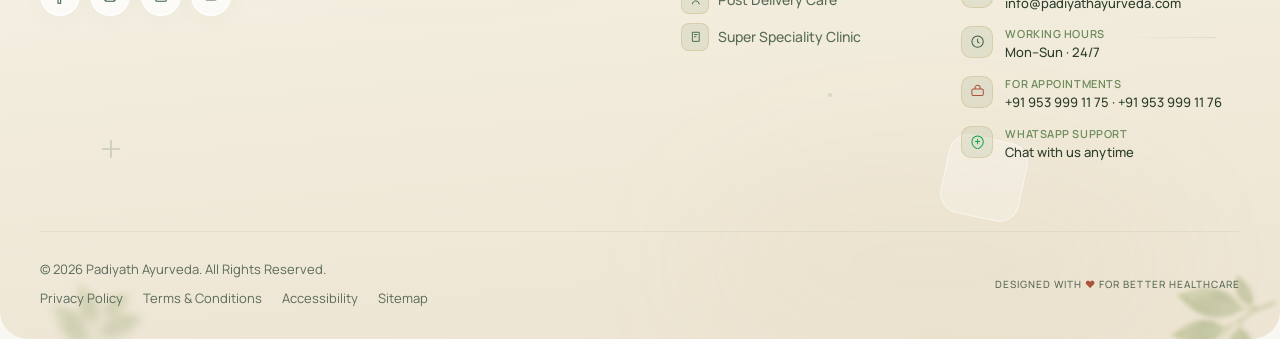
==== commit 953ed365: "chore: update stylesheet version to 1.9.2 across multiple pages for consistency and improve layout a" ====
--- a/index.html
+++ b/index.html
@@ -10,7 +10,7 @@
       href="https://fonts.googleapis.com/css2?family=Cormorant+Garamond:ital,wght@0,300;0,400;0,500;0,600;0,700;1,400&family=Playfair+Display:wght@500;600;700;800&family=Manrope:wght@300;400;500;600;700;800&family=Inter:wght@300;400;500;600&display=swap"
       rel="stylesheet"
     />
-    <link rel="stylesheet" href="assets/css/styles.css?v=1.9.1" />
+    <link rel="stylesheet" href="assets/css/styles.css?v=1.9.2" />
   </head>
   <body>
     <div class="nav-drawer" id="nav-drawer" aria-hidden="true" inert>
--- a/assets/css/styles.css
+++ b/assets/css/styles.css
@@ -13502,14 +13502,12 @@
   }
 
   #hospital-page .hospital-page-cta .abt-cta-panel {
-    flex-direction: column;
+    grid-template-columns: 1fr;
     text-align: center;
   }
 
   #hospital-page .hospital-page-cta .abt-cta-divider {
-    width: 60%;
-    height: 1px;
-    margin: 0 auto;
+    display: none;
   }
 
   #hospital-page .hospital-page-cta .abt-cta-phones {
@@ -14826,7 +14824,7 @@
     gap: 0.85rem;
   }
 
-  .hero-viewport .glass-feature {
+  .hero-viewport .glass-feature-item {
     justify-content: flex-start;
   }
 
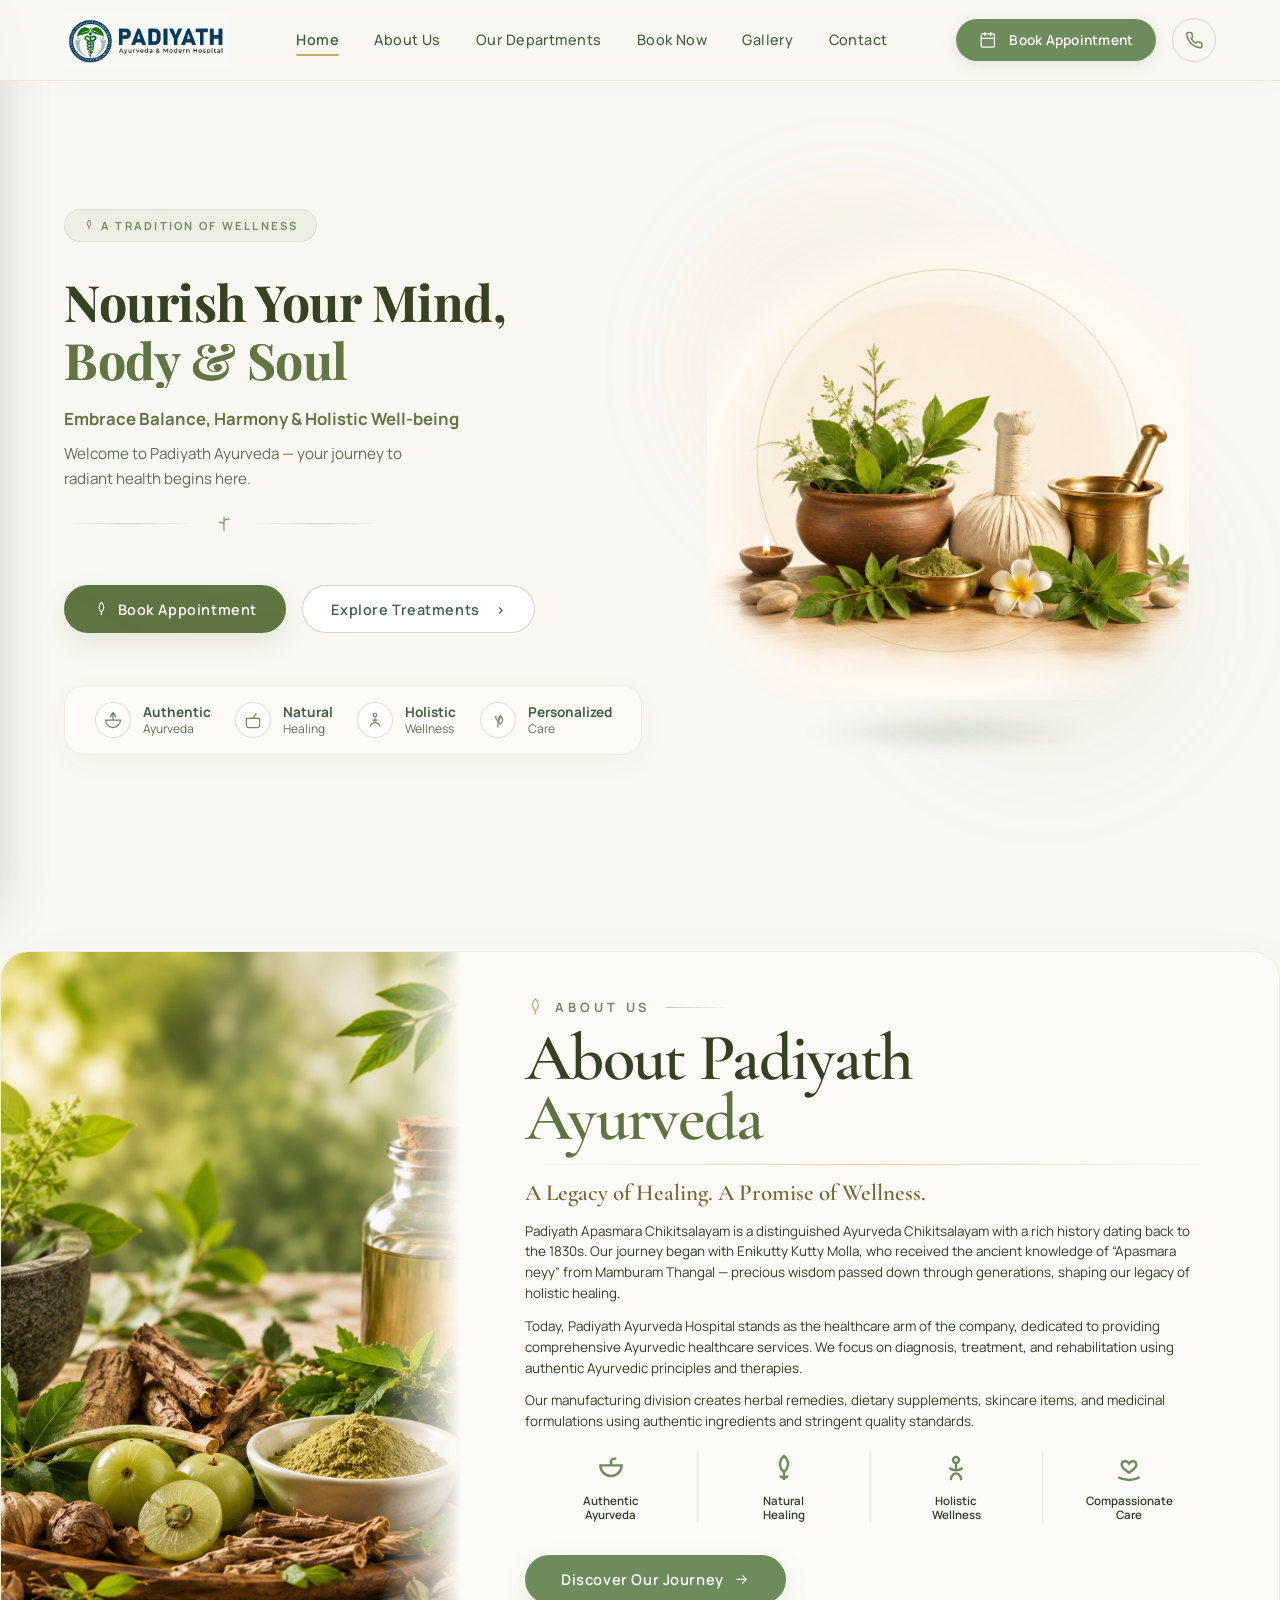
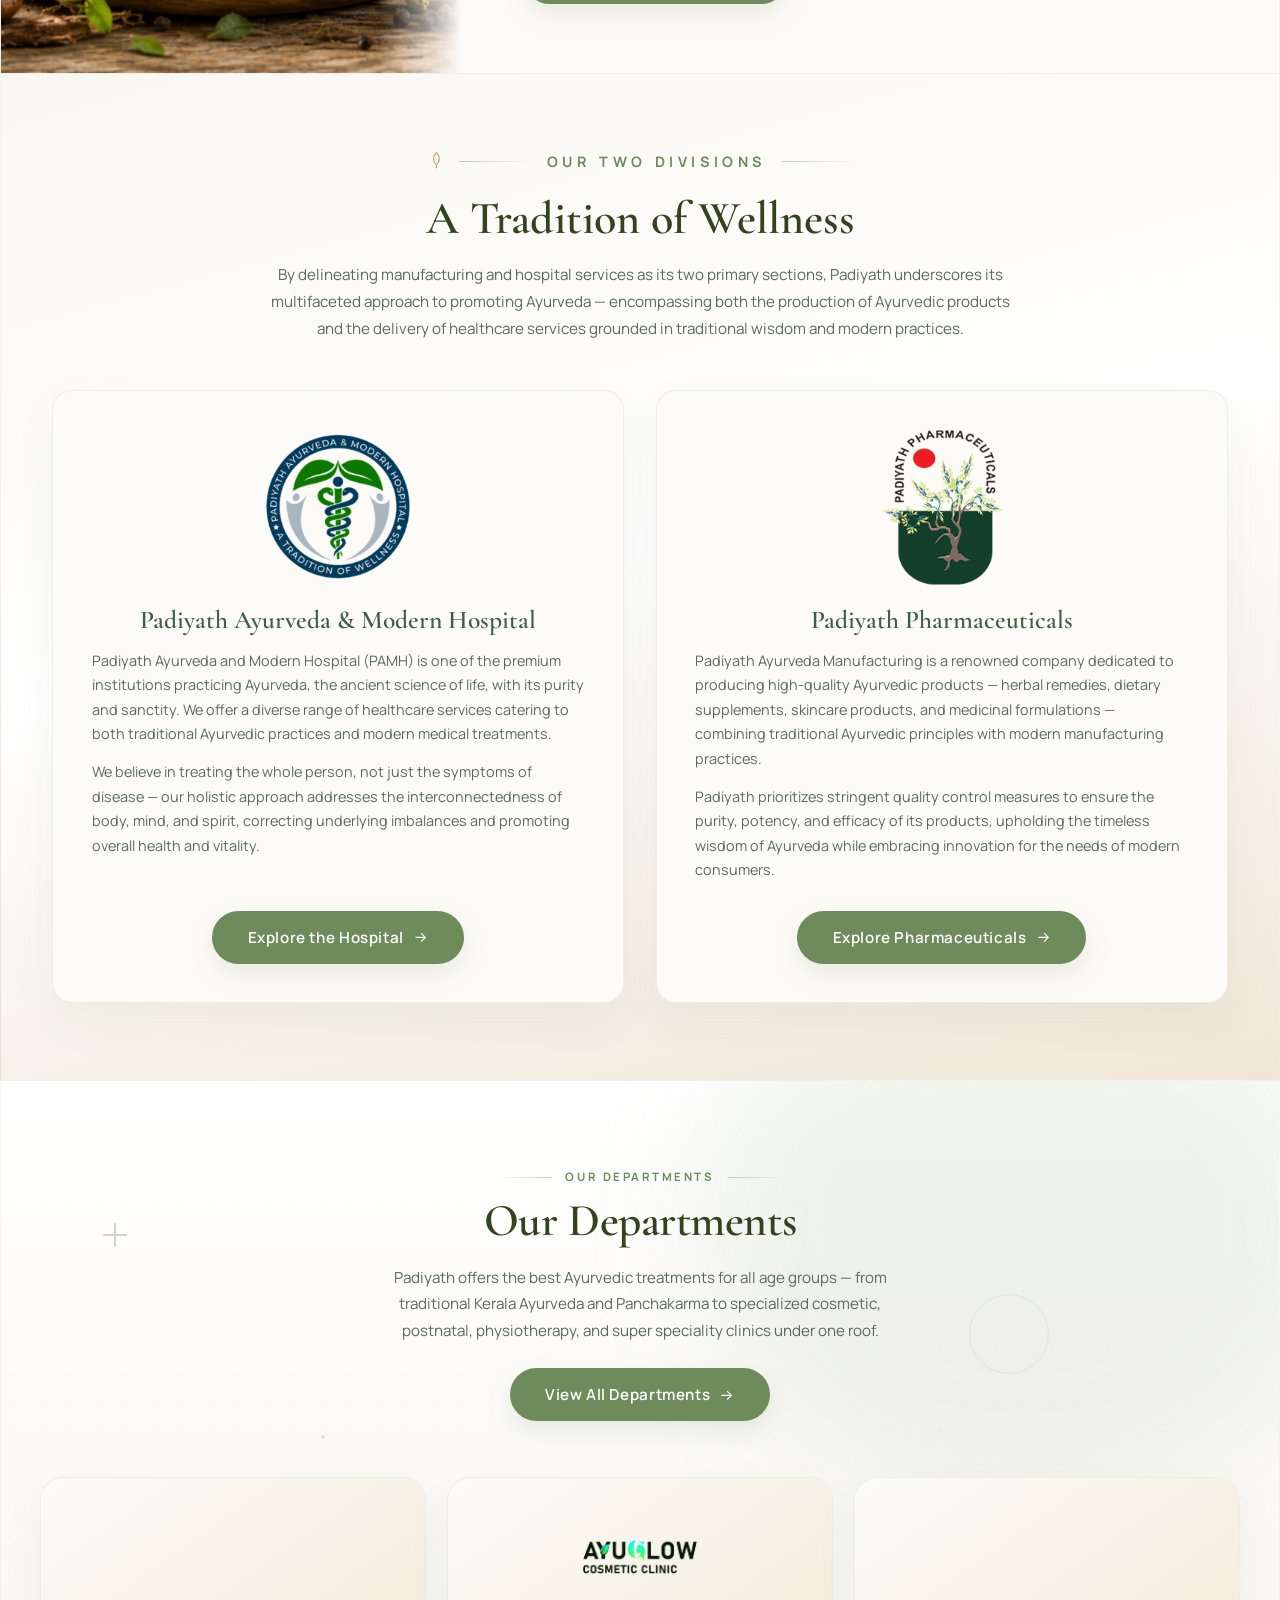
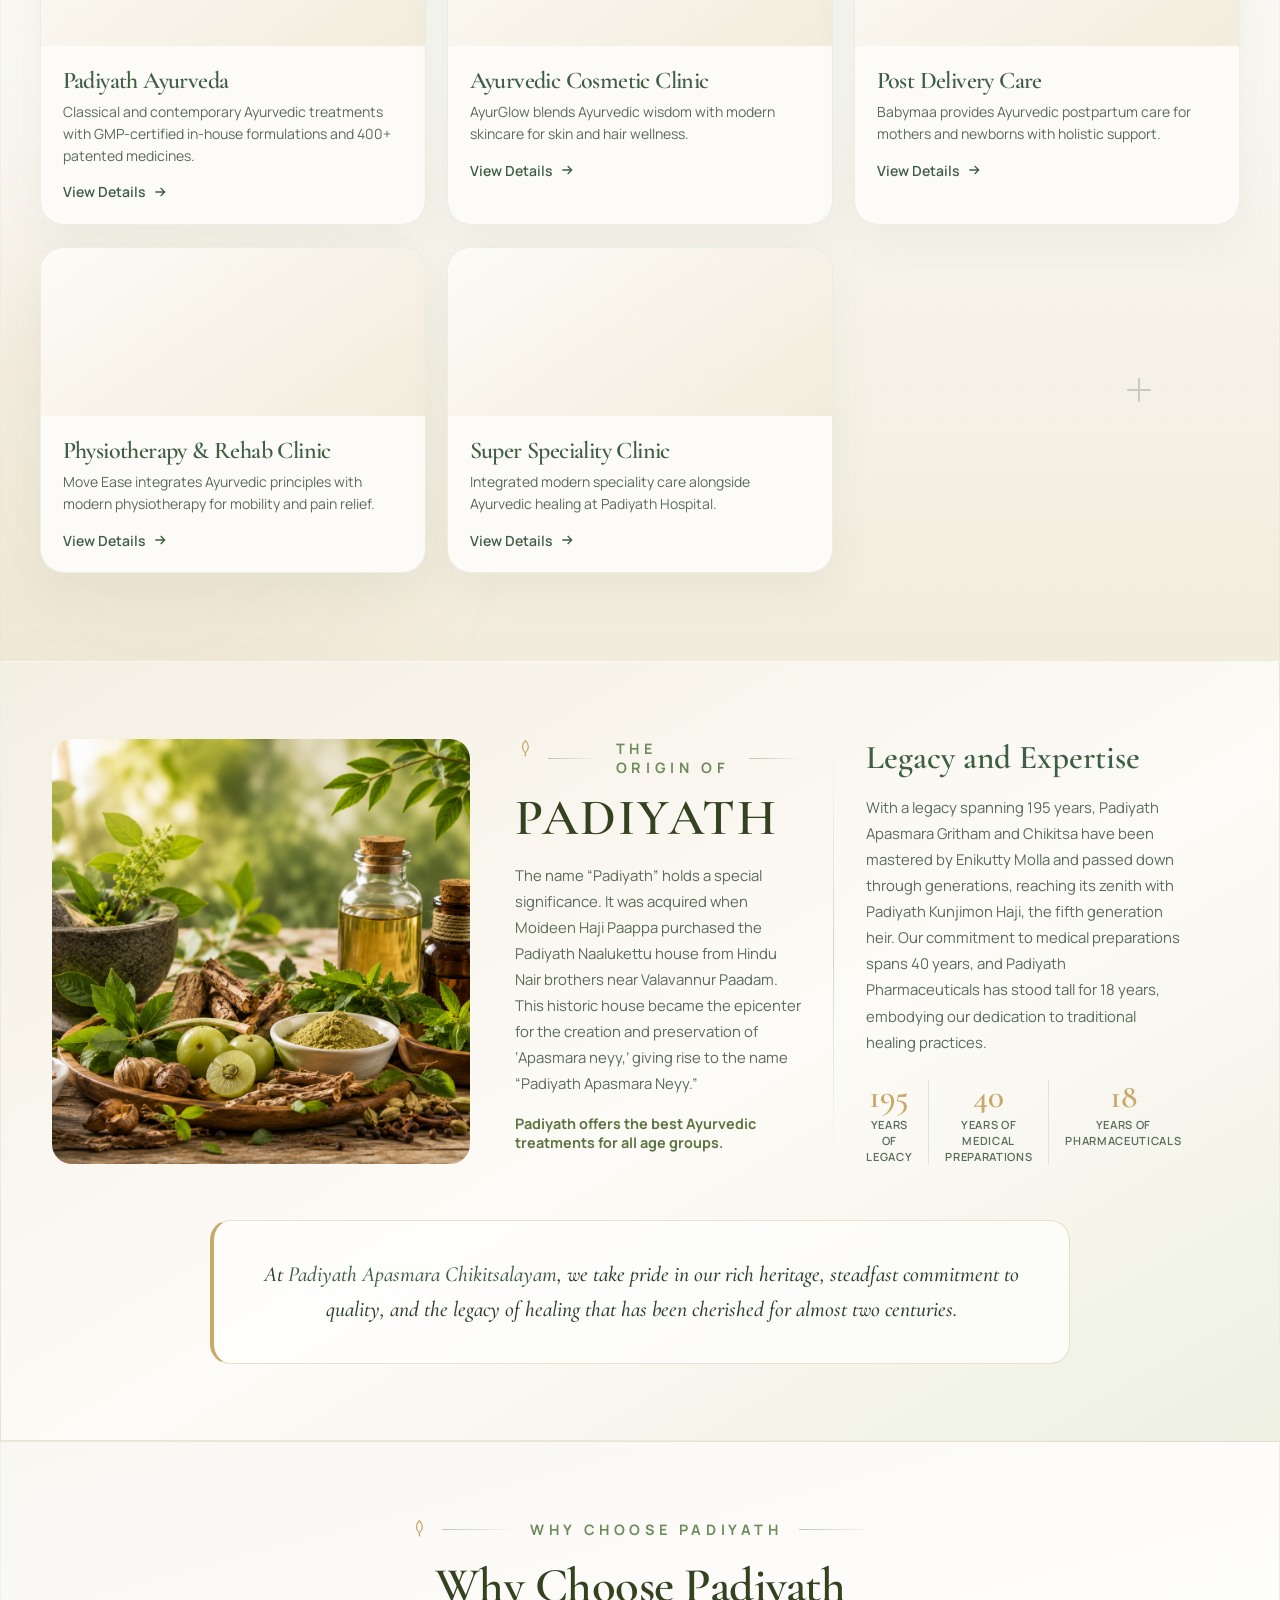
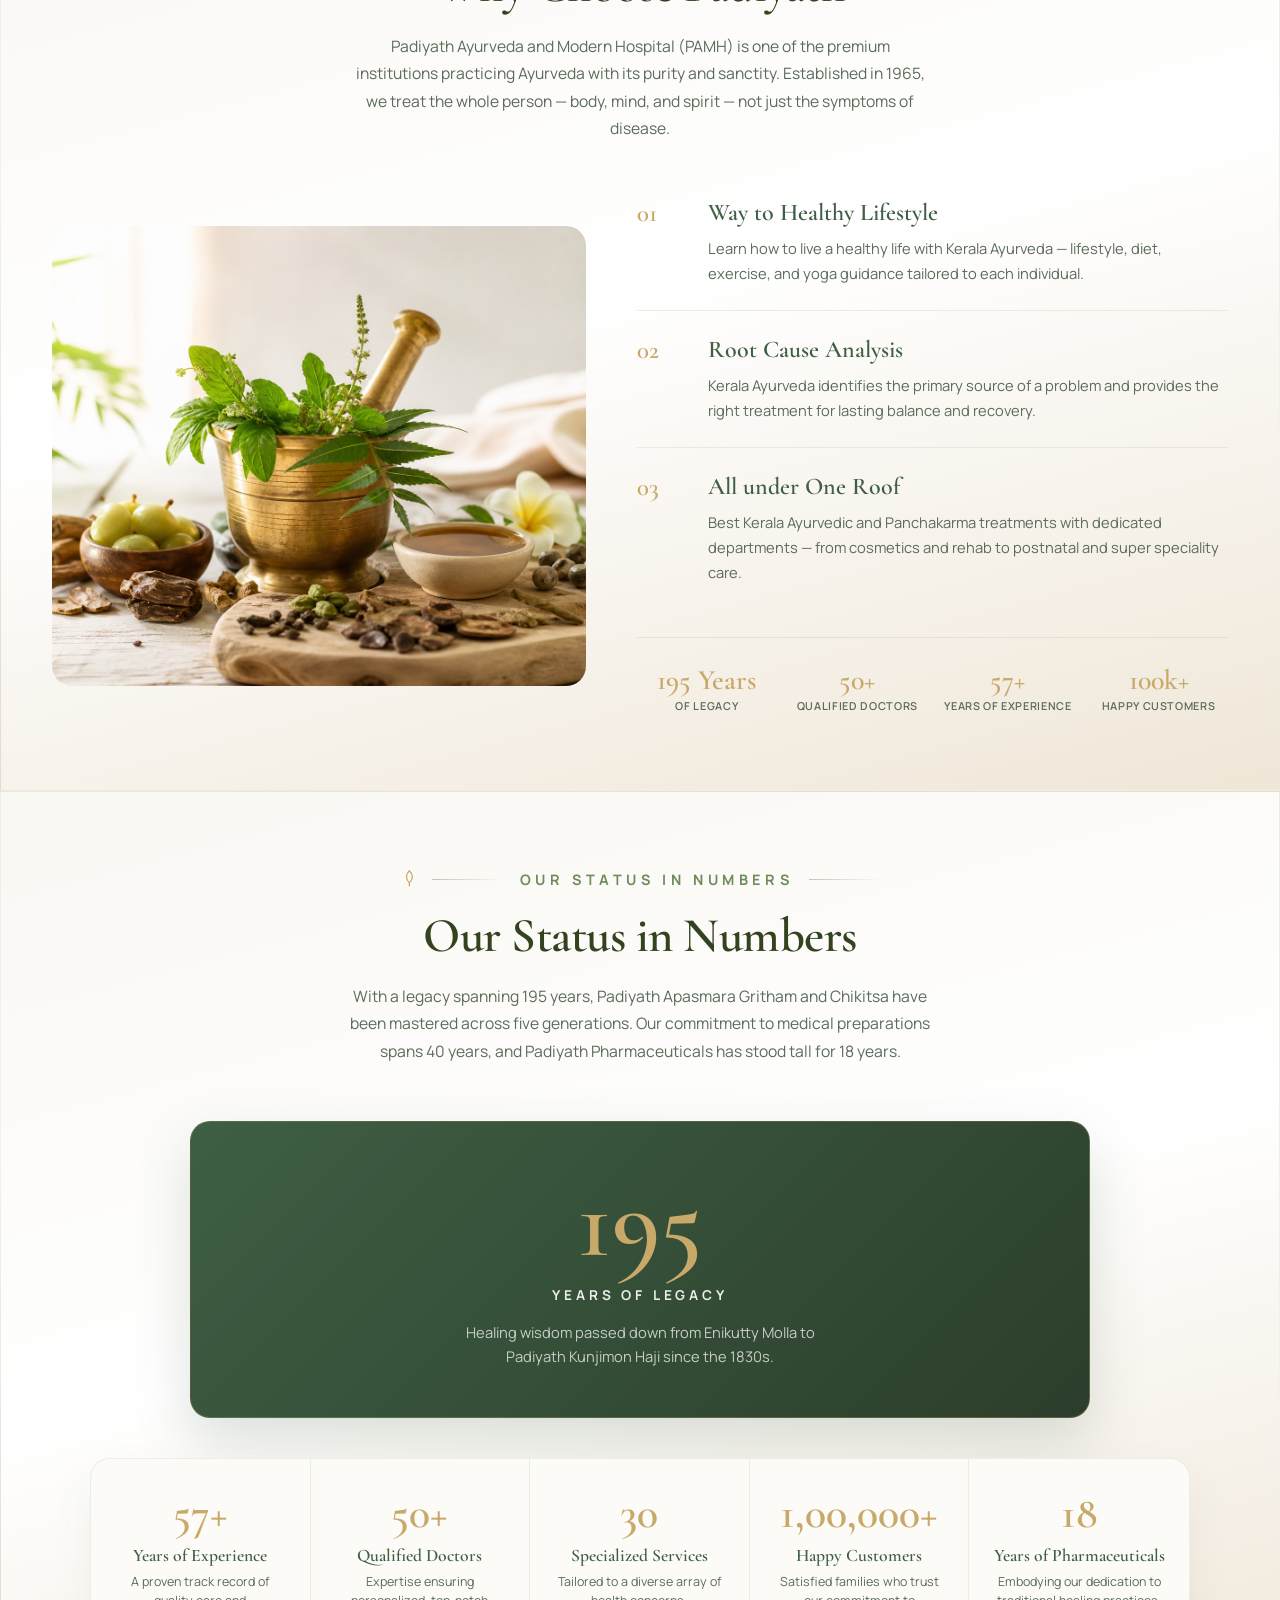
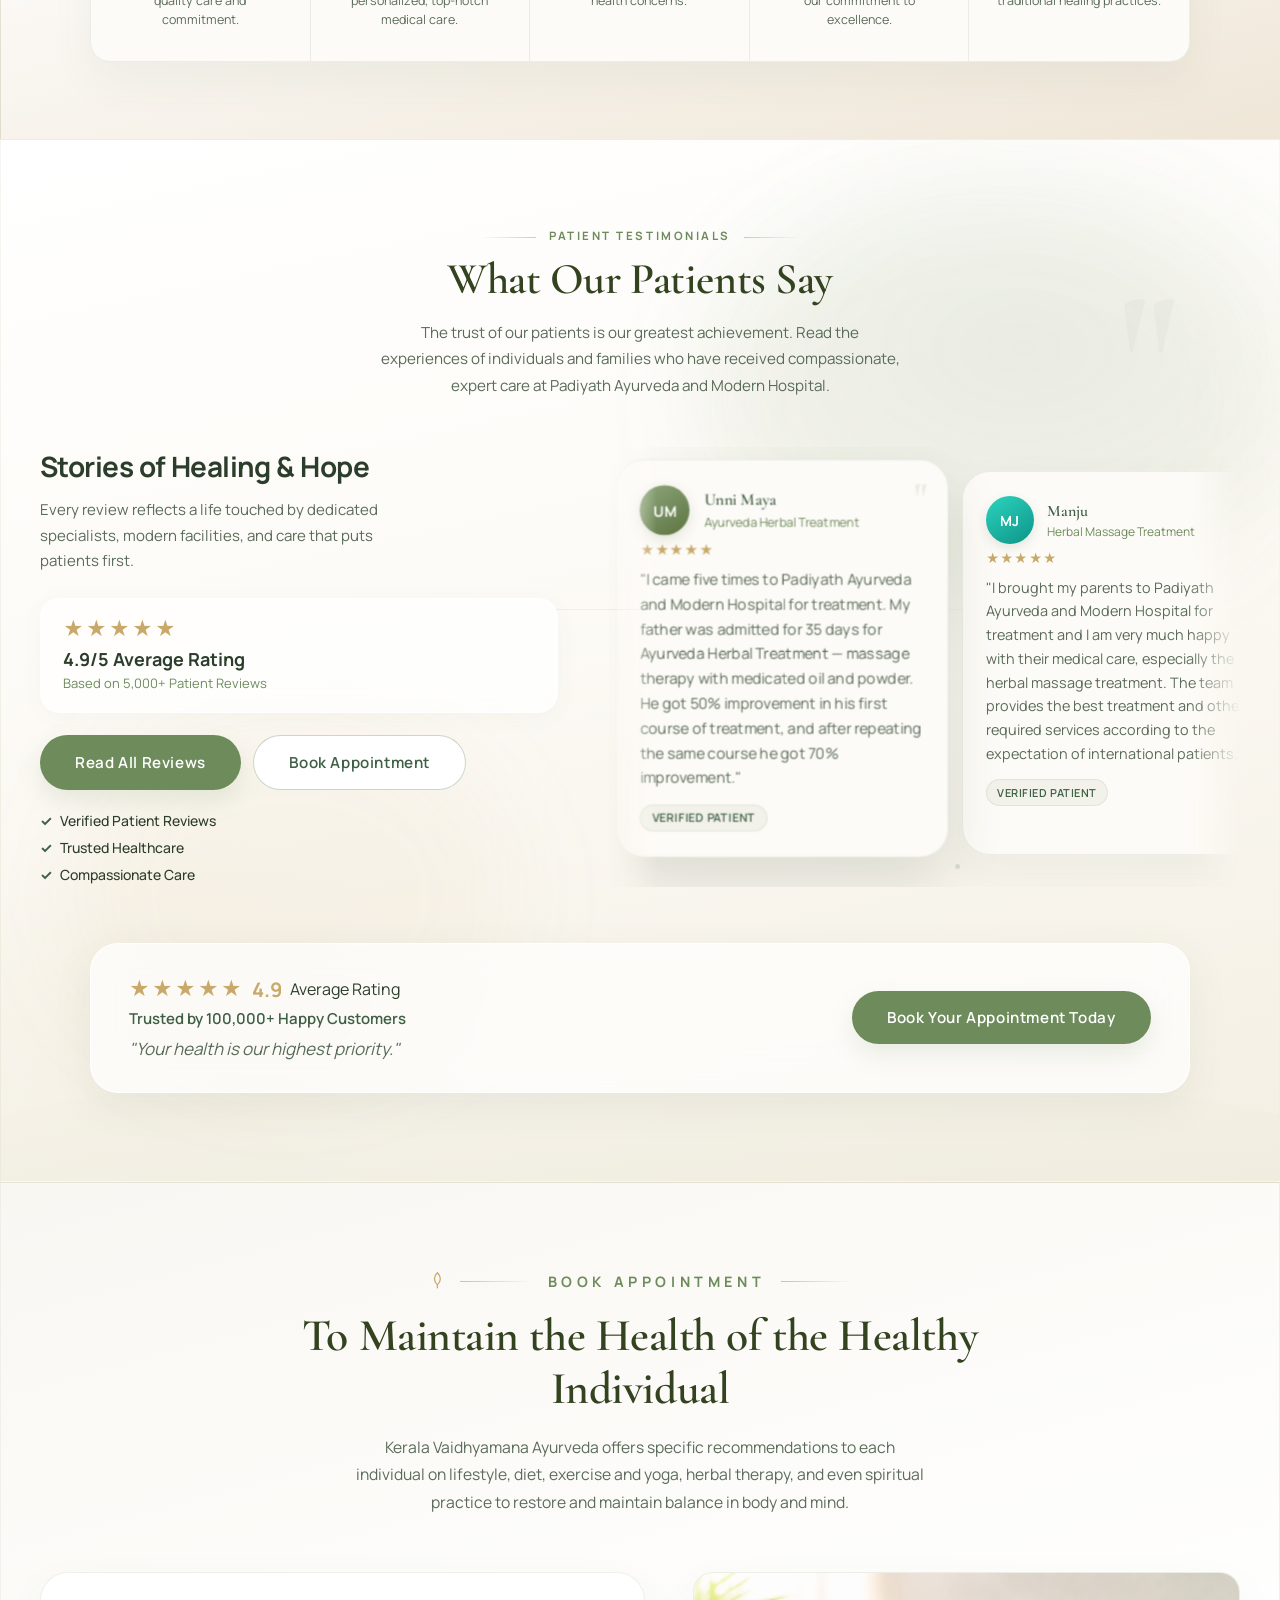
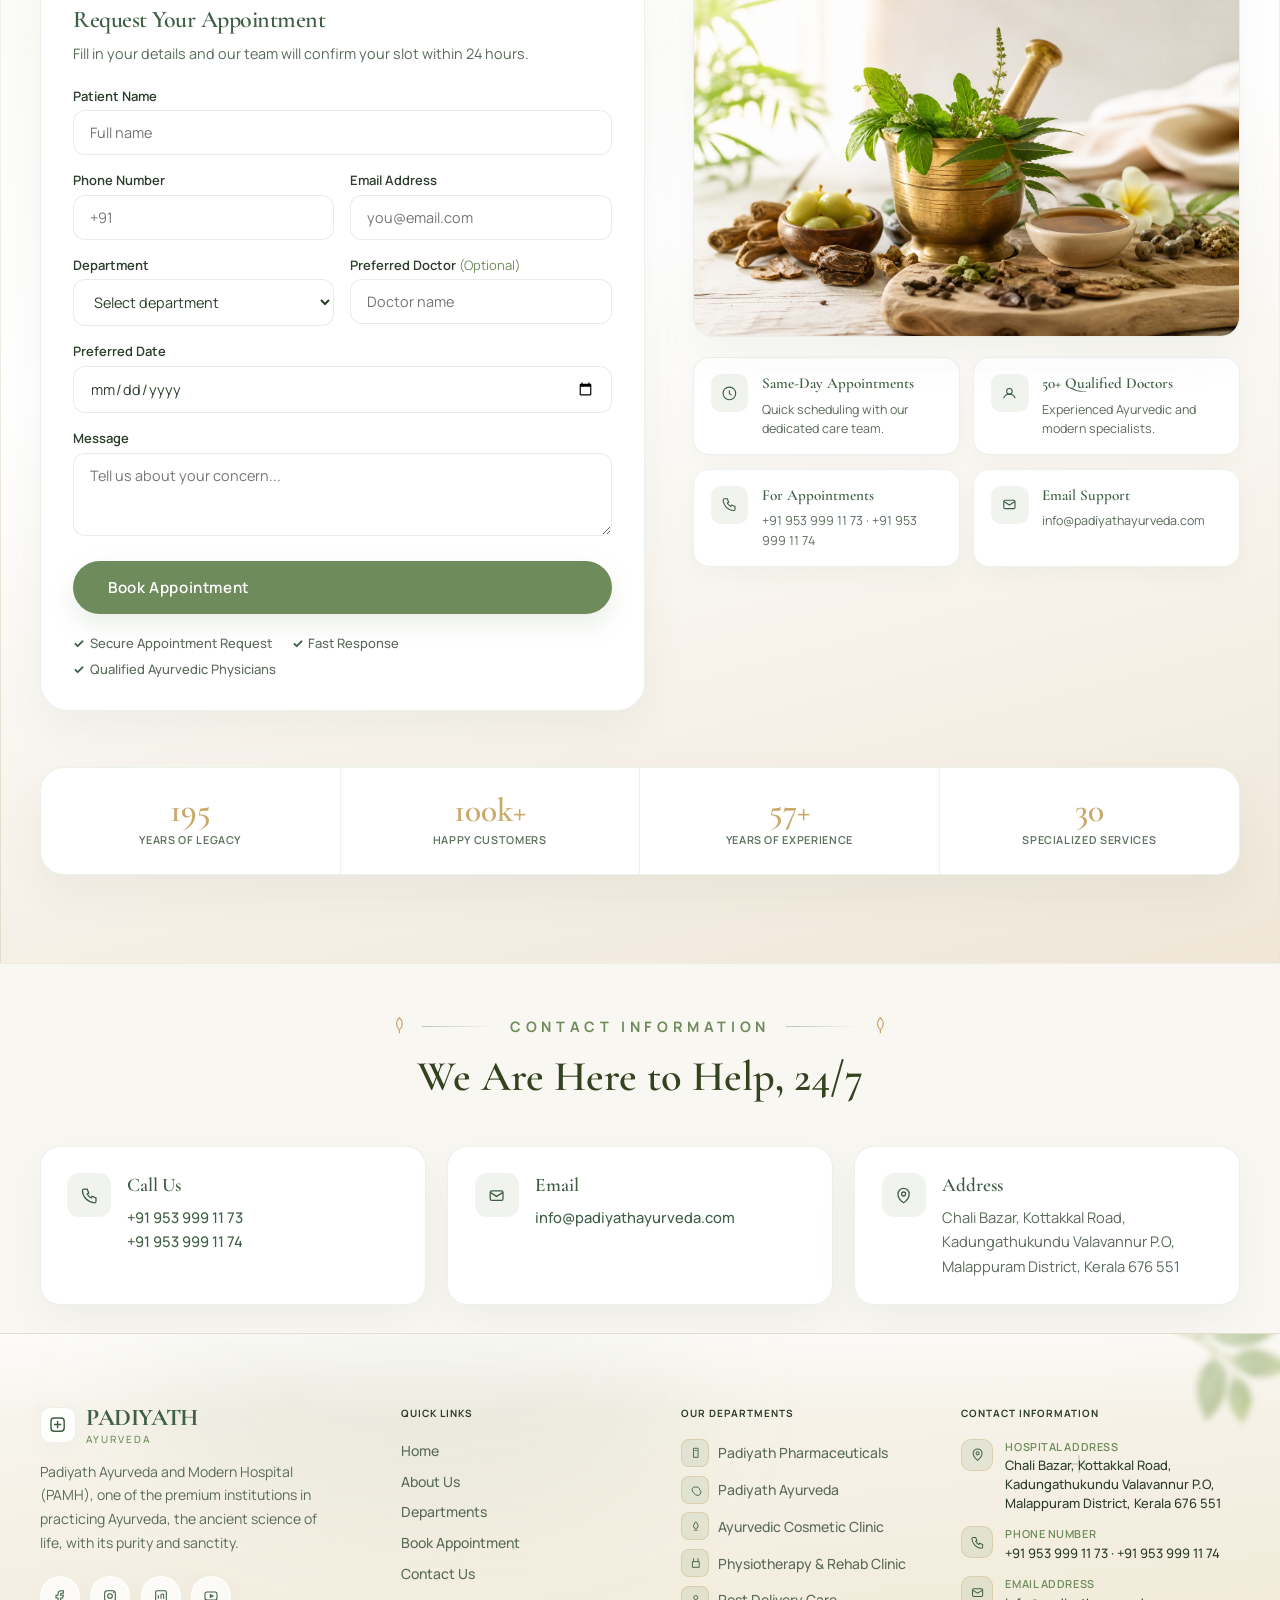
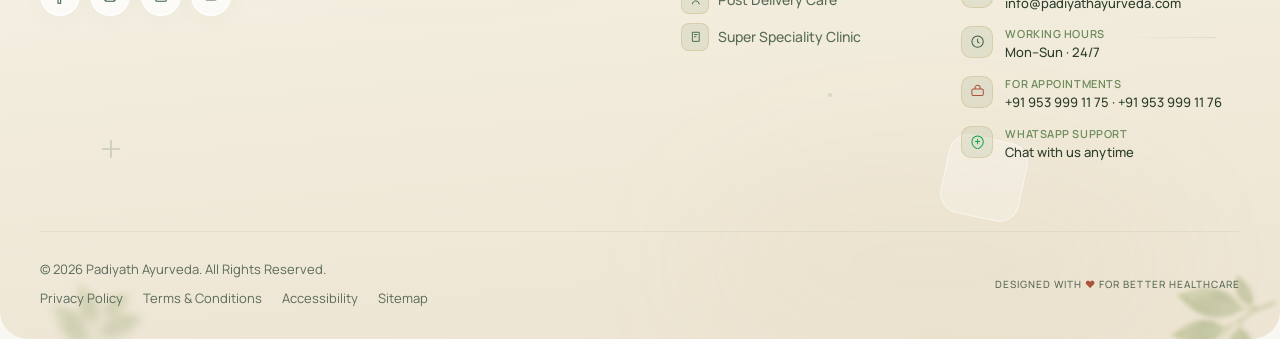
==== commit 87af2451: "chore: update stylesheet version to 1.9.4 across multiple pages for consistency and enhance accessib" ====
--- a/index.html
+++ b/index.html
@@ -10,7 +10,7 @@
       href="https://fonts.googleapis.com/css2?family=Cormorant+Garamond:ital,wght@0,300;0,400;0,500;0,600;0,700;1,400&family=Playfair+Display:wght@500;600;700;800&family=Manrope:wght@300;400;500;600;700;800&family=Inter:wght@300;400;500;600&display=swap"
       rel="stylesheet"
     />
-    <link rel="stylesheet" href="assets/css/styles.css?v=1.9.2" />
+    <link rel="stylesheet" href="assets/css/styles.css?v=1.9.4" />
   </head>
   <body>
     <div class="nav-drawer" id="nav-drawer" aria-hidden="true" inert>
@@ -79,7 +79,7 @@
         </nav>
 
         <div class="nav-actions">
-          <a class="book-btn" href="#appointment">
+          <a class="book-btn" aria-label="Book Appointment" href="#appointment">
             <svg viewBox="0 0 24 24" fill="none" stroke="currentColor" stroke-width="2" stroke-linecap="round" stroke-linejoin="round" aria-hidden="true" style="width: 1.1rem; height: 1.1rem; margin-right: 0.4rem;">
               <rect x="3" y="4" width="18" height="18" rx="2" ry="2"/>
               <line x1="16" y1="2" x2="16" y2="6"/>
--- a/assets/css/styles.css
+++ b/assets/css/styles.css
@@ -7145,6 +7145,22 @@
     display: none;
   }
 
+  /* Keep nav book button icon-only on mobile (override above) */
+  .top-nav .book-btn {
+    width: 2.55rem !important;
+    height: 2.55rem !important;
+    padding: 0 !important;
+    font-size: 0 !important;
+    gap: 0 !important;
+  }
+
+  .top-nav .book-btn svg {
+    display: block !important;
+    width: 1.15rem !important;
+    height: 1.15rem !important;
+    margin: 0 !important;
+  }
+
   .hero-section {
     padding-top: 1.5rem;
     text-align: center;
@@ -7689,7 +7705,8 @@
 
 @media (max-width: 768px) {
   .brand-logo-img {
-    height: 2.7rem;
+    height: 2.35rem;
+    max-width: min(46vw, 10.5rem);
   }
 }
 .brand-icon {
@@ -14774,13 +14791,59 @@
   }
 
   .nav-actions .book-btn {
-    padding: 0.65rem 1.15rem;
-    font-size: 0.82rem;
-  }
-
-  .nav-actions .book-btn span,
-  .top-nav .book-btn {
-    white-space: nowrap;
+    width: 2.55rem;
+    height: 2.55rem;
+    padding: 0 !important;
+    border-radius: 999px !important;
+    font-size: 0 !important;
+    letter-spacing: 0 !important;
+    gap: 0 !important;
+    justify-content: center;
+    flex-shrink: 0;
+  }
+
+  .nav-actions .book-btn svg {
+    display: block !important;
+    width: 1.15rem !important;
+    height: 1.15rem !important;
+    margin: 0 !important;
+  }
+
+  .top-nav {
+    gap: 0.5rem;
+    padding-left: 1rem !important;
+    padding-right: 1rem !important;
+  }
+
+  .nav-brand-group {
+    flex: 1 1 auto;
+    min-width: 0;
+    overflow: hidden;
+  }
+
+  .brand {
+    min-width: 0;
+    max-width: 100%;
+  }
+
+  .brand-logo-img {
+    height: 2.35rem !important;
+    width: auto;
+    max-width: min(48vw, 11.5rem);
+    object-fit: contain;
+    object-position: left center;
+  }
+
+  .nav-actions {
+    flex-shrink: 0;
+    gap: 0.4rem;
+  }
+
+  .top-nav .phone-btn,
+  .top-nav .mode-btn {
+    width: 2.55rem !important;
+    height: 2.55rem !important;
+    flex-shrink: 0;
   }
 
   .phone-btn span {
@@ -14815,17 +14878,32 @@
   }
 
   .hero-viewport .hero-glass-features {
-    flex-direction: column;
+    display: grid;
+    grid-template-columns: repeat(2, minmax(0, 1fr));
     align-items: stretch;
-    max-width: 320px;
+    justify-content: center;
+    width: 100%;
+    max-width: 420px;
     margin-left: auto;
     margin-right: auto;
-    padding: 1rem 1.25rem;
-    gap: 0.85rem;
+    margin-top: 2rem;
+    padding: 1.1rem 1.15rem;
+    gap: 0.85rem 1rem;
   }
 
   .hero-viewport .glass-feature-item {
     justify-content: flex-start;
+    min-width: 0;
+  }
+
+  .hero-viewport .glass-feature-text {
+    text-align: left;
+  }
+
+  .hero-viewport .glass-feature-text strong,
+  .hero-viewport .glass-feature-text span {
+    display: block;
+    line-height: 1.25;
   }
 
   /* About split ? consistent centered tablet layout */
@@ -14844,7 +14922,7 @@
     justify-content: center;
   }
 
-  .abt-split .abt-split-cta {
+  .abt-split .about-cta {
     align-self: center;
   }
 
@@ -14910,6 +14988,25 @@
 
   .hero-viewport .hero-visual-shell {
     max-width: 100%;
+  }
+
+  .hero-viewport .hero-glass-features {
+    max-width: 100%;
+    padding: 1rem 0.9rem;
+    gap: 0.75rem 0.65rem;
+  }
+
+  .hero-viewport .glass-feature-icon {
+    width: 2.1rem;
+    height: 2.1rem;
+  }
+
+  .hero-viewport .glass-feature-text strong {
+    font-size: 0.82rem;
+  }
+
+  .hero-viewport .glass-feature-text span {
+    font-size: 0.72rem;
   }
 
   .hero-viewport .care-badge-floating {
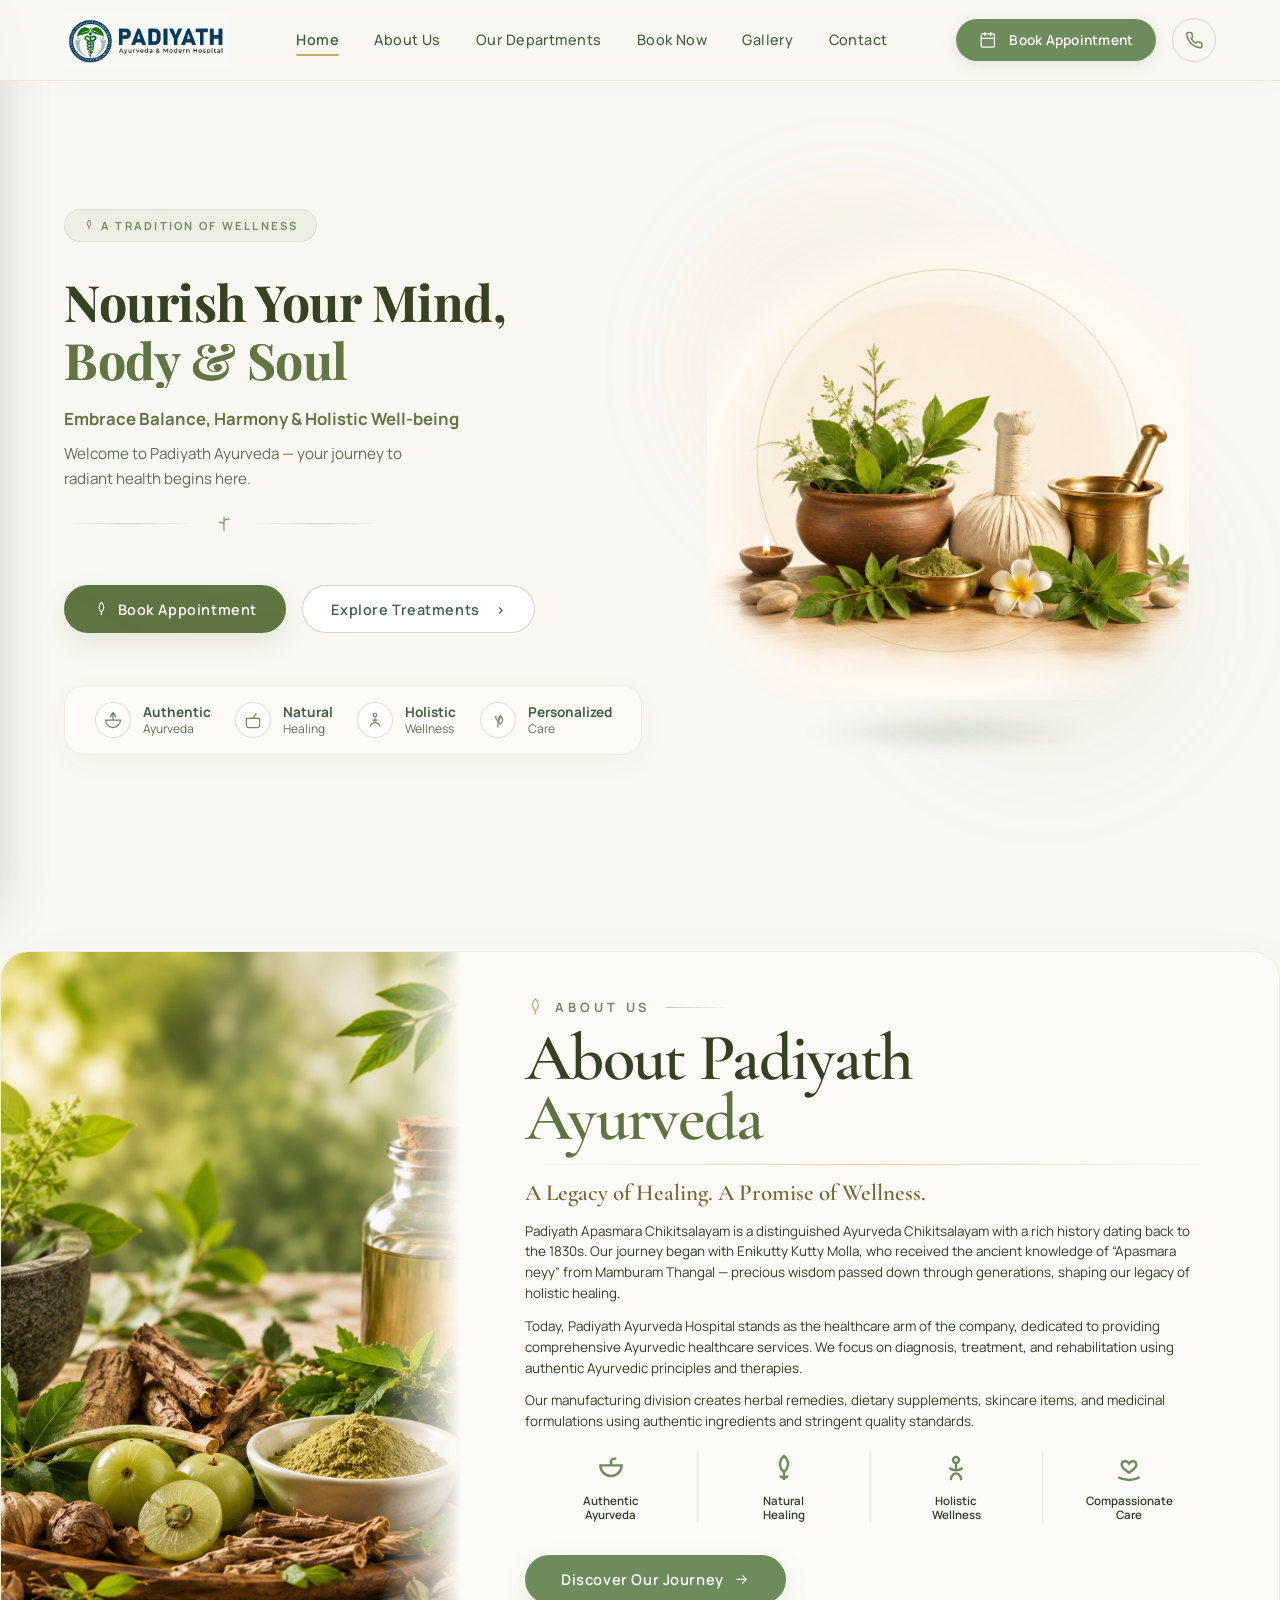
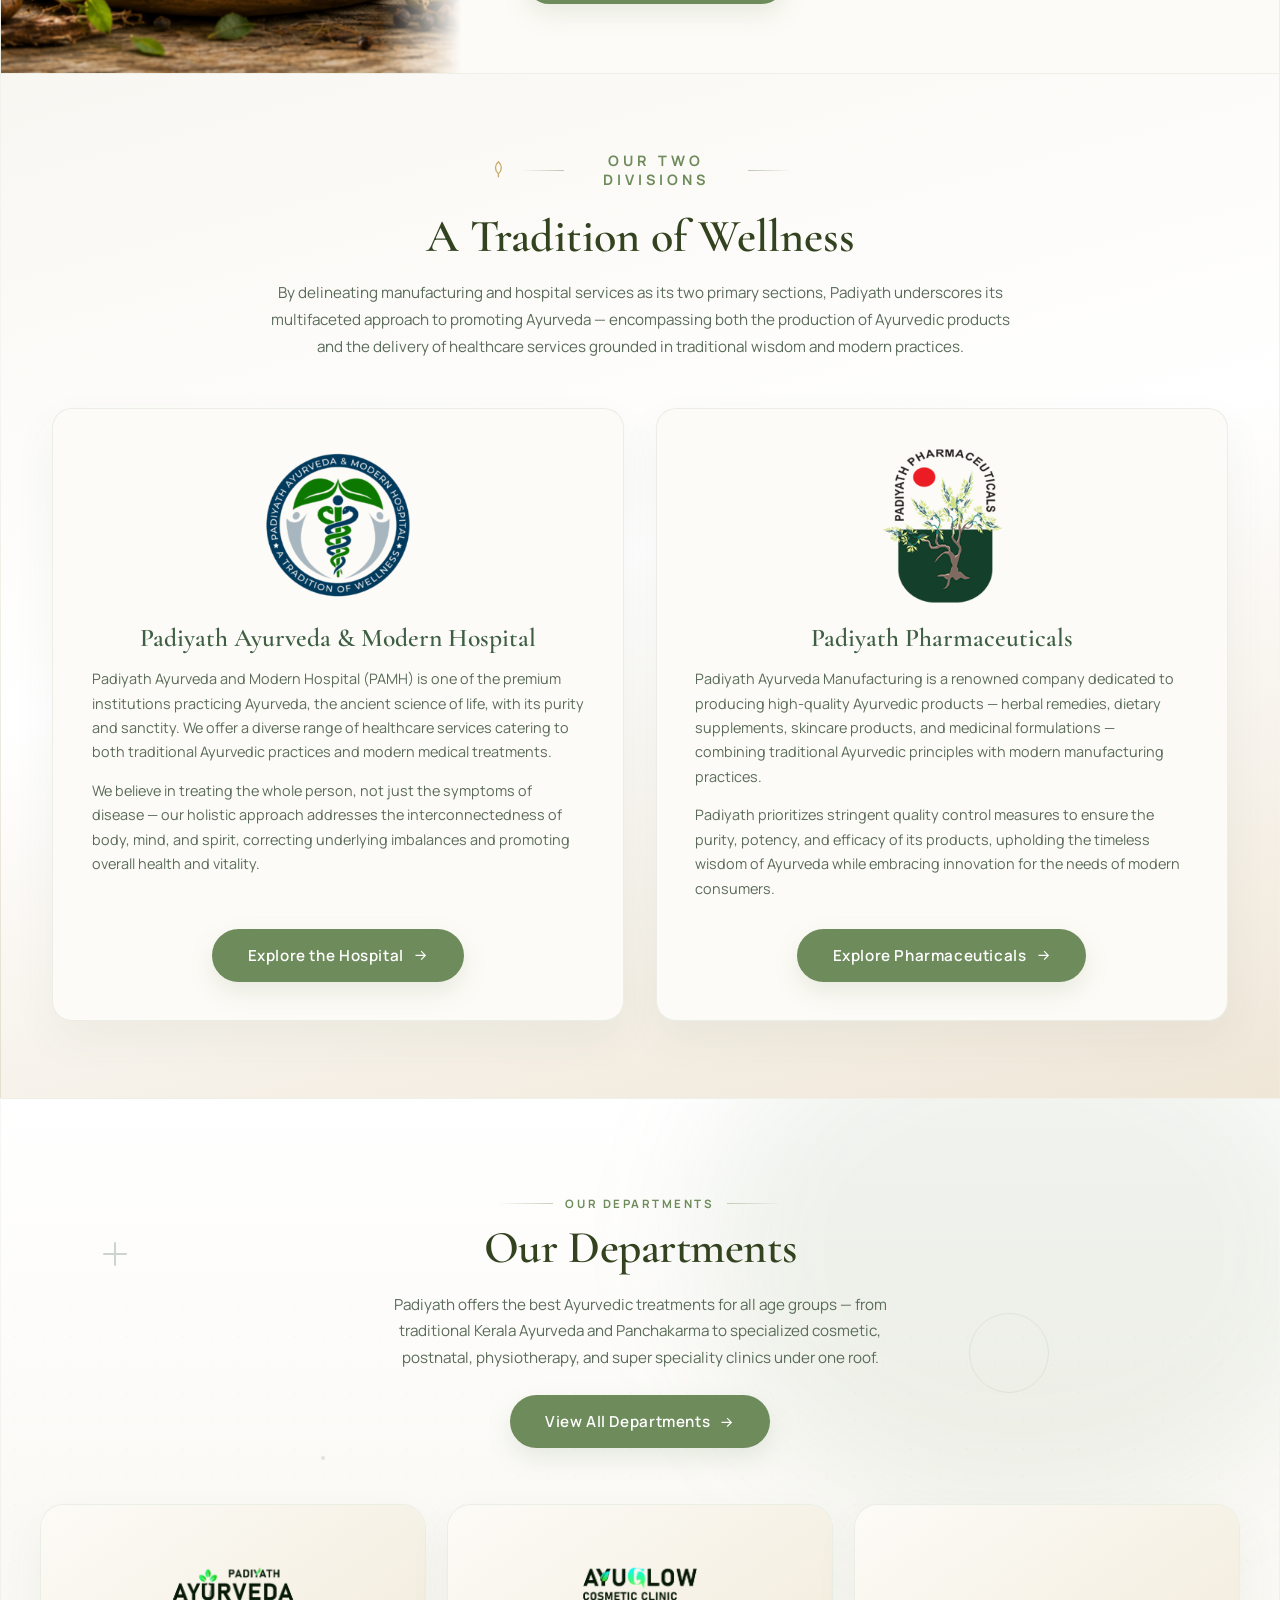
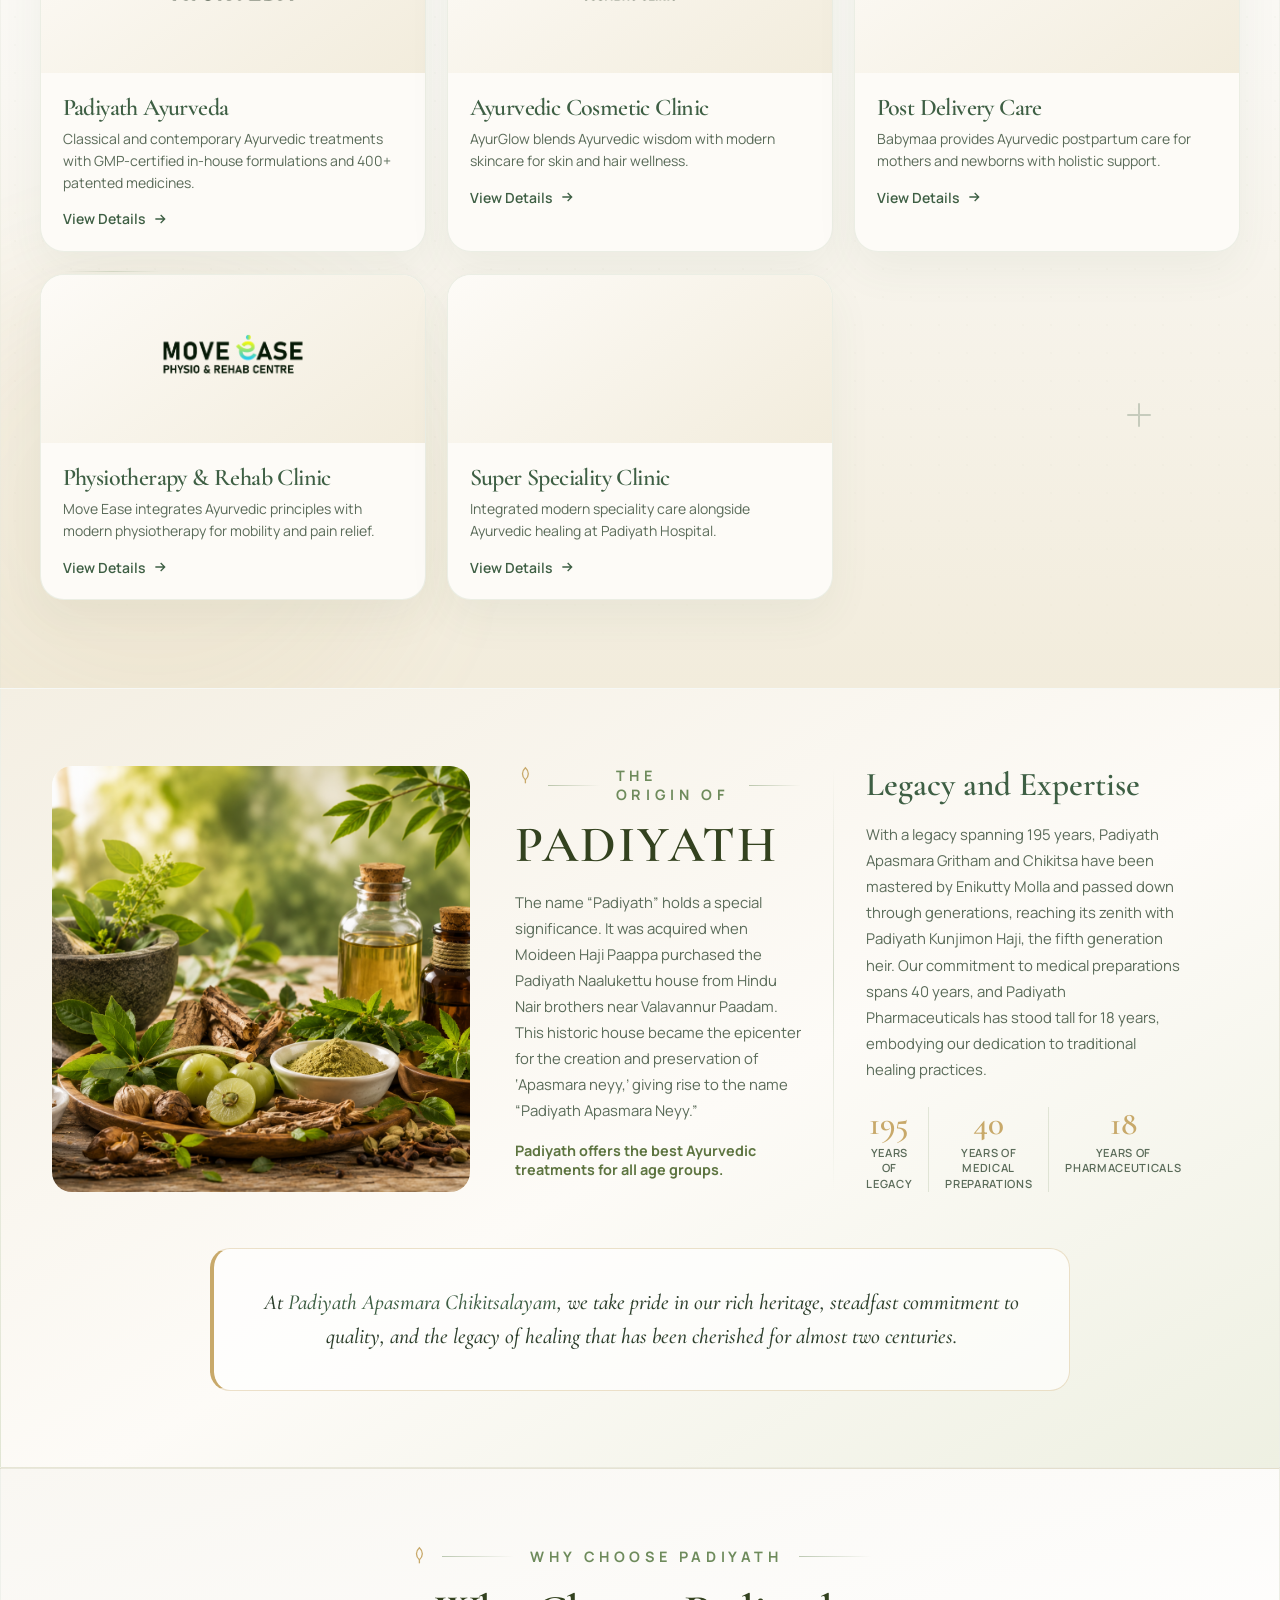
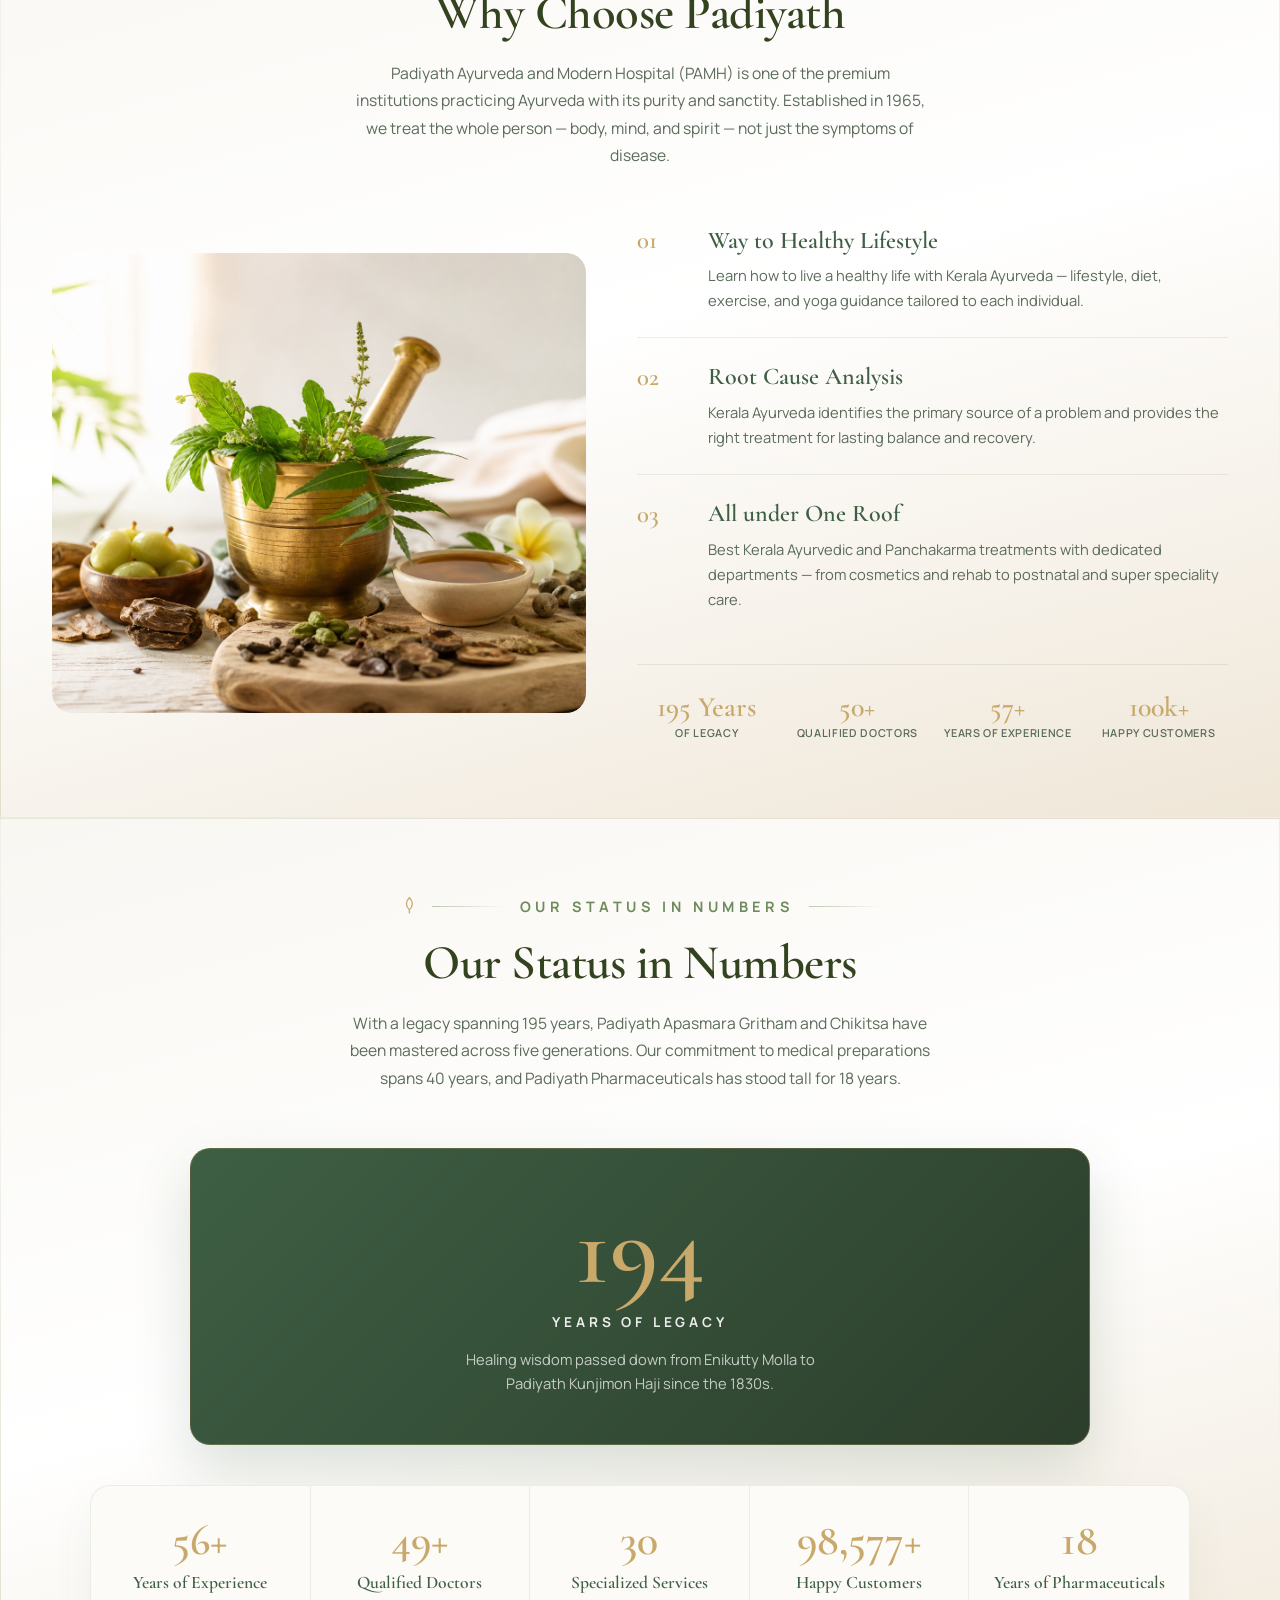
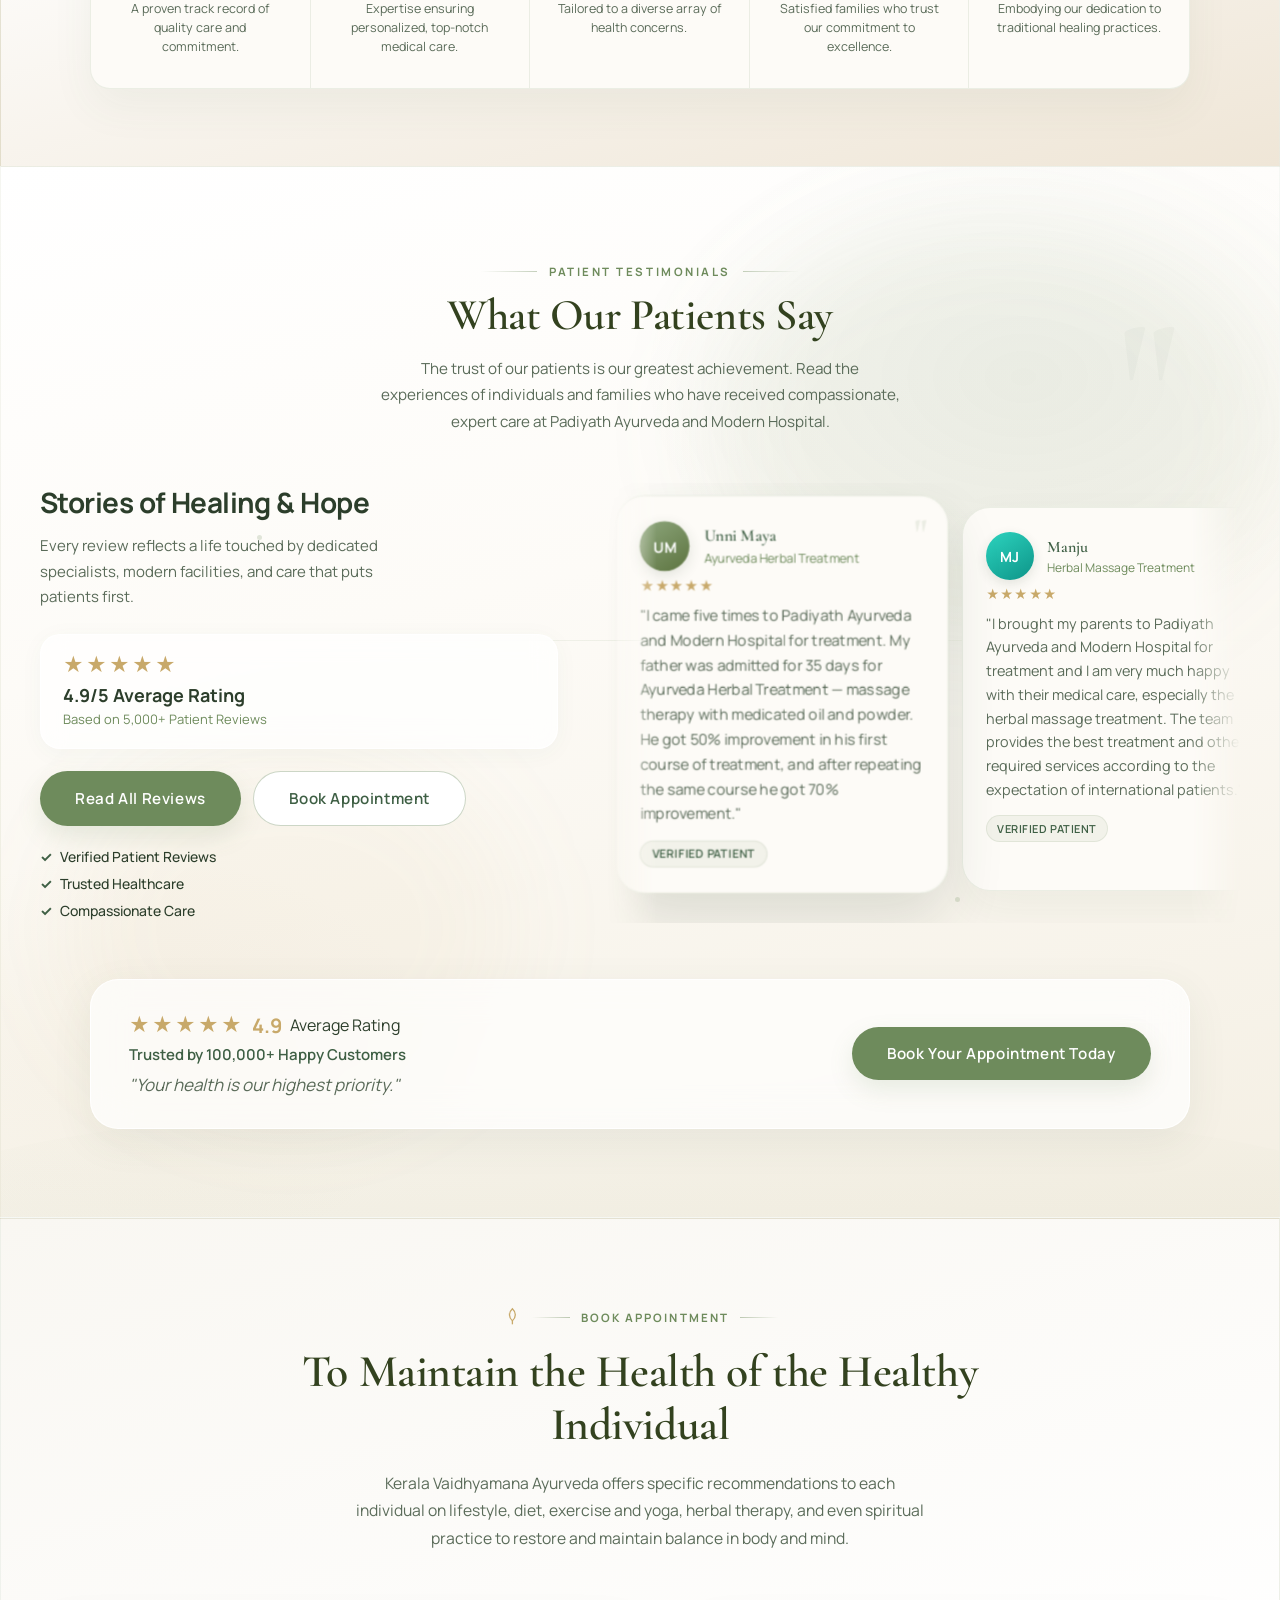
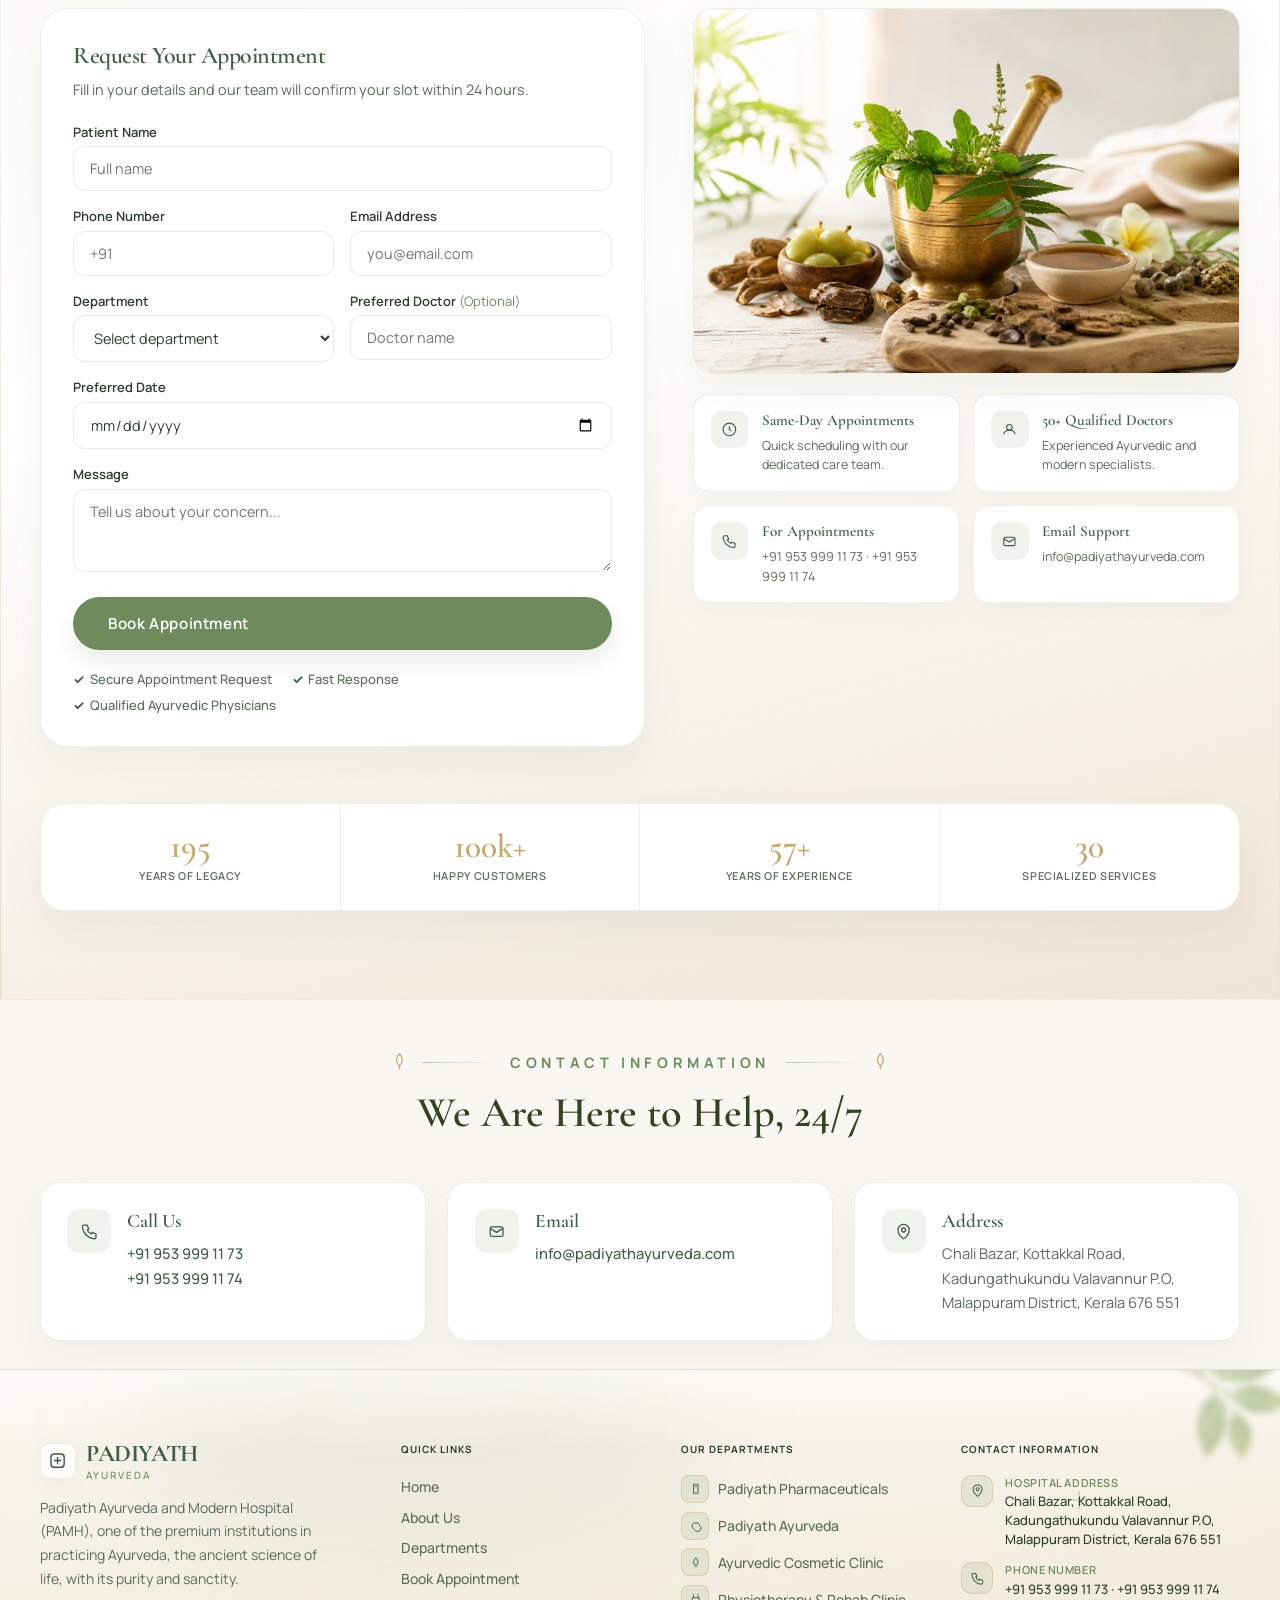
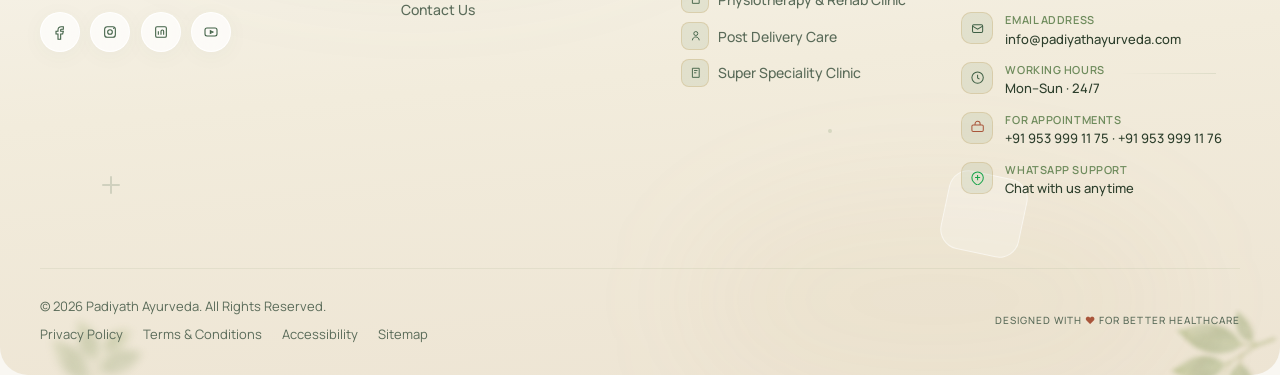
==== commit 78697366: "chore: update stylesheet version to 1.10.4 across multiple pages for consistency, enhance layout wit" ====
--- a/index.html
+++ b/index.html
@@ -10,7 +10,7 @@
       href="https://fonts.googleapis.com/css2?family=Cormorant+Garamond:ital,wght@0,300;0,400;0,500;0,600;0,700;1,400&family=Playfair+Display:wght@500;600;700;800&family=Manrope:wght@300;400;500;600;700;800&family=Inter:wght@300;400;500;600&display=swap"
       rel="stylesheet"
     />
-    <link rel="stylesheet" href="assets/css/styles.css?v=1.9.4" />
+    <link rel="stylesheet" href="assets/css/styles.css?v=1.10.4" />
   </head>
   <body>
     <div class="nav-drawer" id="nav-drawer" aria-hidden="true" inert>
@@ -331,11 +331,9 @@
                 <path d="M12 16v4"/>
               </svg>
             </span>
-            <span class="abt-kicker-label">
-              <span class="abt-kicker-line" aria-hidden="true"></span>
-              Our Two Divisions
-              <span class="abt-kicker-line" aria-hidden="true"></span>
-            </span>
+            <span class="abt-kicker-line" aria-hidden="true"></span>
+            <span class="abt-kicker-label">Our Two Divisions</span>
+            <span class="abt-kicker-line abt-kicker-line--end" aria-hidden="true"></span>
           </div>
           <h2 id="tow-heading" class="tow-heading">A Tradition of Wellness</h2>
           <p class="tow-intro">
@@ -1248,7 +1246,7 @@
 
     <script src="assets/js/mobile-nav.js" defer></script>
     <script src="assets/js/departments-data.js" defer></script>
-    <script src="assets/js/departments.js" defer></script>
+    <script src="assets/js/departments.js?v=1.10.3" defer></script>
     <script src="assets/js/index.js" defer></script>
   </body>
 </html>
--- a/assets/css/styles.css
+++ b/assets/css/styles.css
@@ -3798,11 +3798,17 @@
 
 .testi-label {
   margin: 0;
+  display: inline-flex;
+  align-items: center;
+  justify-content: center;
+  width: 100%;
+  gap: 0.75rem;
   font-size: 0.75rem;
   font-weight: 500;
   letter-spacing: 0.2em;
   text-transform: uppercase;
   color: var(--medical-blue);
+  white-space: nowrap;
 }
 
 .testi-top-header h2 {
@@ -5979,6 +5985,23 @@
   object-fit: cover;
 }
 
+.dept-detail-banner-media--logo {
+  aspect-ratio: 1 / 1;
+  max-width: 280px;
+  margin-left: auto;
+  background: linear-gradient(145deg, #fdfbf7, #f2ecdc);
+  box-shadow: 0 12px 32px rgba(62, 95, 68, 0.08);
+  border: 1px solid rgba(110, 139, 92, 0.1);
+}
+
+.dept-detail-banner-media--logo img,
+.dept-detail-banner-media .dept-logo {
+  object-fit: contain;
+  object-position: center;
+  padding: 1.5rem;
+  background: transparent;
+}
+
 .dept-detail-banner-media .dept-card-overlay {
   position: absolute;
   inset: 0;
@@ -7052,7 +7075,8 @@
     grid-template-columns: 1fr 1fr;
   }
 
-  .footer-col--brand {
+  .footer-col--brand,
+  .footer-col:last-child {
     grid-column: 1 / -1;
   }
 
@@ -7068,6 +7092,36 @@
     max-width: 520px;
     margin: 0 auto;
     order: -1;
+  }
+
+  .dept-detail-banner-media--logo {
+    max-width: min(220px, 58vw);
+    margin-left: auto;
+    margin-right: auto;
+    border-radius: 18px;
+  }
+
+  .dept-detail-banner-media--logo img,
+  .dept-detail-banner-media .dept-logo {
+    padding: 1.1rem;
+  }
+
+  .dept-detail-banner-content {
+    text-align: center;
+  }
+
+  .dept-detail-banner-content .dept-label {
+    justify-content: center;
+  }
+
+  .dept-detail-banner-content .dept-detail-banner-lead {
+    margin-left: auto;
+    margin-right: auto;
+  }
+
+  .dept-detail-banner-content .btn-primary {
+    margin-left: auto;
+    margin-right: auto;
   }
 
   .dept-detail-appointment-wrap {
@@ -7273,62 +7327,6 @@
     width: 100%;
     justify-content: center;
   }
-
-  .footer-grid {
-    grid-template-columns: 1fr;
-    text-align: center;
-  }
-
-  .footer-col--brand,
-  .footer-col {
-    display: flex;
-    flex-direction: column;
-    align-items: center;
-  }
-
-  .footer-brand {
-    justify-content: center;
-  }
-
-  .footer-desc {
-    margin-left: auto;
-    margin-right: auto;
-  }
-
-  .footer-social {
-    justify-content: center;
-  }
-
-  .footer-links,
-  .footer-dept-list,
-  .footer-contact-list {
-    display: flex;
-    flex-direction: column;
-    align-items: center;
-  }
-
-  .footer-contact-list li {
-    justify-content: center;
-    text-align: center;
-  }
-
-  .footer-bottom {
-    align-items: center;
-    text-align: center;
-  }
-
-  .footer-bottom-left {
-    align-items: center;
-    width: 100%;
-  }
-
-  .footer-legal {
-    justify-content: center;
-  }
-
-  .footer-tagline {
-    text-align: center;
-  }
 }
 
 @media (max-width: 760px) {
@@ -7518,15 +7516,6 @@
     display: none;
   }
 
-  .footer-bottom {
-    flex-direction: column;
-    align-items: flex-start;
-  }
-
-  .footer-tagline {
-    width: 100%;
-  }
-
   .testi-cursor-glow {
     display: none;
   }
@@ -7542,8 +7531,7 @@
   .about-grid,
   .feature-cards,
   .doctors-grid,
-  .contact-grid,
-  .footer-grid {
+  .contact-grid {
     grid-template-columns: 1fr;
   }
 
@@ -8550,59 +8538,30 @@
 }
 
 @media (max-width: 991px) {
-  .abt-split {
-    grid-template-columns: 1fr;
-  }
-
-  .abt-split-media {
-    min-height: clamp(260px, 42vw, 360px);
-    padding: 0;
-  }
-
-  .abt-split-image {
-    position: absolute;
-    inset: 0;
-    width: 100%;
-    height: 100%;
-    max-height: none;
-    object-fit: cover;
-    -webkit-mask-image: linear-gradient(to bottom, #000 88%, transparent 100%);
-    mask-image: linear-gradient(to bottom, #000 88%, transparent 100%);
-  }
-
-  .abt-split-content {
-    padding: 2.5rem clamp(1.5rem, 5vw, 2.5rem) 3rem;
-  }
-
-  .abt-split-heading {
-    font-size: clamp(2.4rem, 7.5vw, 3.25rem);
-  }
-
-  .abt-split-tagline {
-    font-size: clamp(1.35rem, 4.5vw, 1.7rem);
-  }
-
-  .abt-split .about-description {
-    font-size: 1.05rem;
-    line-height: 1.8;
-  }
-
-  .abt-split .about-cta {
-    margin-top: 2rem;
-  }
-
-  .abt-split-features {
-    margin-top: 2rem;
-    flex-wrap: wrap;
-    gap: 1.25rem;
-  }
-
-  .abt-split-feature {
-    flex: 1 1 40%;
-  }
-
-  .abt-split-feature-divider {
-    display: none;
+  .abt-split-features,
+  .abt-split .abt-split-features,
+  .about-section.abt-split .abt-split-features {
+    display: grid;
+    grid-template-columns: repeat(2, minmax(0, 1fr));
+    gap: 1rem 1.25rem;
+    margin-top: 1.5rem;
+    padding-top: 0;
+    border-top: 0;
+    max-width: 22rem;
+    margin-left: auto;
+    margin-right: auto;
+  }
+
+  .abt-split-feature,
+  .abt-split .abt-split-feature {
+    flex: none;
+    flex-basis: auto;
+    width: auto;
+  }
+
+  .abt-split-feature-divider,
+  .abt-split .abt-split-feature-divider {
+    display: none !important;
   }
 }
 
@@ -8624,7 +8583,7 @@
     grid-template-columns: 1fr;
     text-align: center;
     padding: 8rem 5% 4rem;
-    gap: 3.5rem;
+    gap: 2rem;
   }
   .hero-left {
     display: flex;
@@ -8641,13 +8600,11 @@
   .hero-features-grid {
     margin: 2.5rem auto 0;
   }
-  .hero-image-frame-ayur {
-    max-width: 480px;
-    margin: 0 auto;
-  }
+  .hero-right,
+  .hero-image-ayur,
+  .hero-image-frame-ayur,
   .care-badge-floating {
-    right: 5%;
-    top: 5%;
+    display: none;
   }
   .ayur-highlight-bar {
     flex-direction: column;
@@ -9162,16 +9119,15 @@
   .hero-viewport .hero-section {
     grid-template-columns: 1fr;
     padding: 7.5rem 5% 2.5rem;
-    gap: 2.5rem;
-  }
-
-  .hero-viewport .hero-visual-shell {
-    max-width: 480px;
-    margin: 0 auto;
-  }
-
+    gap: 2rem;
+  }
+
+  .hero-viewport .hero-right,
+  .hero-viewport .hero-image-ayur,
+  .hero-viewport .hero-image-frame-ayur,
+  .hero-viewport .hero-visual-shell,
   .hero-viewport .care-badge-floating {
-    right: 2%;
+    display: none;
   }
 
   .hero-viewport .ayur-highlight-bar {
@@ -9205,6 +9161,27 @@
 .tow-header .abt-kicker {
   width: 100%;
   justify-content: center;
+  align-items: center;
+  gap: 0.75rem;
+}
+
+.tow-header .abt-kicker-label {
+  display: block;
+  max-width: 10rem;
+  text-align: center;
+  line-height: 1.35;
+  letter-spacing: 0.28em;
+}
+
+.tow-header .abt-kicker-line {
+  width: 2.75rem;
+  flex-shrink: 0;
+  align-self: center;
+  background: linear-gradient(90deg, transparent, rgba(110, 139, 92, 0.45));
+}
+
+.tow-header .abt-kicker-line--end {
+  background: linear-gradient(90deg, rgba(110, 139, 92, 0.45), transparent);
 }
 
 .tow-heading {
@@ -9523,6 +9500,19 @@
 }
 
 /* Kicker lines on centered section labels, matching the about kicker */
+.dept-label,
+.spec-label,
+.why-label,
+.impact-label,
+.testi-label,
+.book-label {
+  display: inline-flex;
+  align-items: center;
+  justify-content: center;
+  gap: 0.75rem;
+  white-space: nowrap;
+}
+
 .dept-label::before,
 .dept-label::after,
 .spec-label::before,
@@ -9536,11 +9526,11 @@
 .book-label::before,
 .book-label::after {
   content: "";
-  display: inline-block;
+  display: block;
   width: 3.5rem;
   height: 1px;
-  vertical-align: middle;
-  margin: 0 0.85rem;
+  flex-shrink: 0;
+  margin: 0;
 }
 
 .dept-label::before,
@@ -9719,6 +9709,93 @@
   min-height: 100%;
 }
 
+@media (max-width: 991px) {
+  .about-section.abt-split {
+    grid-template-columns: 1fr;
+    min-height: 0;
+    gap: 0;
+  }
+
+  .about-section.abt-split .abt-split-media {
+    position: relative;
+    min-height: clamp(220px, 58vw, 320px);
+    height: clamp(220px, 58vw, 320px);
+    overflow: hidden;
+  }
+
+  .about-section.abt-split .abt-split-image {
+    position: absolute;
+    inset: 0;
+    width: 100%;
+    height: 100%;
+    object-fit: cover;
+    object-position: center 40%;
+    -webkit-mask-image: linear-gradient(to bottom, #000 72%, transparent 100%);
+    mask-image: linear-gradient(to bottom, #000 72%, transparent 100%);
+  }
+
+  .about-section.abt-split .abt-split-content {
+    margin-top: -2.75rem;
+    position: relative;
+    z-index: 2;
+    padding: 0 clamp(1.35rem, 5vw, 2rem) clamp(2rem, 5vw, 2.75rem);
+    align-items: center;
+    text-align: center;
+    background: transparent;
+  }
+
+  .about-section.abt-split .abt-kicker {
+    justify-content: center;
+  }
+
+  .about-section.abt-split .abt-kicker-label {
+    justify-content: center;
+  }
+
+  .about-section.abt-split .abt-split-heading {
+    text-align: center;
+    font-size: clamp(2.35rem, 9vw, 3.25rem);
+    line-height: 1.05;
+  }
+
+  .about-section.abt-split .abt-split-heading::after {
+    margin-left: auto;
+    margin-right: auto;
+    width: min(100%, 16rem);
+  }
+
+  .about-section.abt-split .abt-split-tagline,
+  .about-section.abt-split .about-description {
+    text-align: center;
+    margin-left: auto;
+    margin-right: auto;
+  }
+
+  .about-section.abt-split .abt-split-features {
+    justify-content: center;
+  }
+
+  .about-section.abt-split .about-cta {
+    align-self: center;
+  }
+}
+
+@media (max-width: 600px) {
+  .about-section.abt-split .abt-split-media {
+    min-height: clamp(200px, 62vw, 280px);
+    height: clamp(200px, 62vw, 280px);
+  }
+
+  .about-section.abt-split .abt-split-content {
+    margin-top: -2.25rem;
+    padding: 0 1.15rem 2.25rem;
+  }
+
+  .about-section.abt-split .abt-split-heading {
+    font-size: clamp(2.15rem, 10vw, 2.85rem);
+  }
+}
+
 .abt-split .abt-split-content {
   justify-content: center;
   align-items: flex-start;
@@ -9829,38 +9906,16 @@
     grid-template-columns: 1fr;
     min-height: 0;
   }
-
-  .abt-split .abt-split-content {
-    padding: 2.75rem clamp(1.5rem, 6vw, 3rem) 3rem;
-  }
-
-  .abt-split .abt-split-heading {
-    text-align: center;
-    font-size: clamp(3rem, 10vw, 4.25rem);
-  }
-
-  .abt-split .abt-split-tagline,
-  .abt-split .about-description {
-    width: 100%;
-    text-align: left;
-  }
 }
 
 @media (max-width: 600px) {
-  .abt-split .abt-split-content {
-    padding: 2.25rem 1.25rem 2.5rem;
-  }
-
-  .abt-split .abt-split-heading {
-    font-size: clamp(2.75rem, 14vw, 3.6rem);
-  }
-
   .abt-split .abt-split-features {
-    row-gap: 1.5rem;
+    gap: 0.85rem 1rem;
+    max-width: 18rem;
   }
 
   .abt-split .abt-split-feature {
-    flex-basis: 45%;
+    flex-basis: auto;
   }
 
   .abt-split .about-cta {
@@ -13483,6 +13538,42 @@
   margin-top: clamp(2rem, 4vw, 3rem);
 }
 
+#hospital-page .hospital-page-cta .book-header {
+  display: flex;
+  flex-direction: column;
+  align-items: center;
+  margin-bottom: clamp(1.75rem, 3.5vw, 2.5rem);
+  text-align: center;
+}
+
+#hospital-page .hospital-page-cta .book-header .abt-kicker {
+  width: auto;
+  max-width: 100%;
+  justify-content: center;
+}
+
+#hospital-page .hospital-page-cta .book-header .abt-kicker-label {
+  justify-content: center;
+  gap: 0.75rem;
+  font-size: 0.72rem;
+  letter-spacing: 0.2em;
+}
+
+#hospital-page .hospital-page-cta .book-header .abt-kicker-line {
+  width: 2.5rem;
+  flex-shrink: 0;
+  background: linear-gradient(90deg, transparent, rgba(110, 139, 92, 0.45));
+}
+
+#hospital-page .hospital-page-cta .book-header .abt-kicker-line:last-child {
+  background: linear-gradient(90deg, rgba(110, 139, 92, 0.45), transparent);
+}
+
+#hospital-page .hospital-page-cta .book-intro {
+  margin-left: auto;
+  margin-right: auto;
+}
+
 #hospital-page .hospital-page-cta .abt-cta-panel {
   display: grid;
   grid-template-columns: 1fr auto 1fr;
@@ -13490,7 +13581,86 @@
   align-items: center;
   max-width: 920px;
   margin: 0 auto;
-  padding: clamp(2rem, 4vw, 2.75rem);
+  padding: clamp(1.75rem, 4vw, 2.75rem);
+  background: #fff;
+  border: 1px solid rgba(110, 139, 92, 0.12);
+  border-radius: var(--radius-xl);
+  box-shadow: 0 18px 44px rgba(62, 95, 68, 0.06);
+}
+
+#hospital-page .hospital-page-cta .abt-cta-divider {
+  width: 1px;
+  align-self: stretch;
+  min-height: 160px;
+  background: linear-gradient(180deg, transparent, rgba(110, 139, 92, 0.28), transparent);
+}
+
+#hospital-page .hospital-page-cta .abt-cta-label {
+  margin: 0;
+  font-size: 0.72rem;
+  font-weight: 700;
+  letter-spacing: 0.2em;
+  text-transform: uppercase;
+  color: var(--gold-accent);
+}
+
+#hospital-page .hospital-page-cta .abt-cta-phones {
+  list-style: none;
+  margin: 1rem 0 0;
+  padding: 0;
+  display: grid;
+  grid-template-columns: repeat(2, minmax(0, 1fr));
+  gap: 0.65rem 1.25rem;
+}
+
+#hospital-page .hospital-page-cta .abt-cta-phones a {
+  display: inline-flex;
+  align-items: center;
+  gap: 0.5rem;
+  font-size: 0.92rem;
+  font-weight: 600;
+  color: var(--deep-navy);
+  text-decoration: none;
+  white-space: nowrap;
+  transition: color 0.2s ease;
+}
+
+#hospital-page .hospital-page-cta .abt-cta-phones a::before {
+  content: "";
+  flex-shrink: 0;
+  width: 6px;
+  height: 6px;
+  border-radius: 50%;
+  background: var(--gold-accent);
+  opacity: 0.65;
+}
+
+#hospital-page .hospital-page-cta .abt-cta-phones a:hover {
+  color: var(--gold-accent);
+}
+
+#hospital-page .hospital-page-cta .abt-cta-email {
+  margin: 1.1rem 0 0;
+  font-size: 0.95rem;
+  font-weight: 600;
+}
+
+#hospital-page .hospital-page-cta .abt-cta-email a {
+  color: var(--forest-green);
+  text-decoration: none;
+  transition: color 0.2s ease;
+}
+
+#hospital-page .hospital-page-cta .abt-cta-email a:hover {
+  color: var(--gold-accent);
+}
+
+#hospital-page .hospital-page-cta .abt-cta-address {
+  margin: 0.75rem 0 0;
+  max-width: 36ch;
+  font-size: 0.88rem;
+  line-height: 1.65;
+  color: var(--text-muted);
 }
 
 #hospital-page .hospital-page-cta .abt-cta-col--action {
@@ -13501,6 +13671,13 @@
   gap: 0.65rem;
 }
 
+#hospital-page .hospital-page-cta .abt-cta-col--action .btn-primary,
+#hospital-page .hospital-page-cta .abt-cta-col--action .btn-secondary {
+  width: 100%;
+  max-width: 220px;
+  justify-content: center;
+}
+
 @media (max-width: 899px) {
   #hospital-page .hospital-clinics-layout {
     grid-template-columns: 1fr;
@@ -13511,24 +13688,88 @@
     margin: 0 auto;
     width: 100%;
   }
+
+  #hospital-page .hospital-page-cta .abt-cta-panel {
+    grid-template-columns: 1fr;
+    text-align: center;
+    gap: 1.5rem;
+    padding: 1.65rem 1.25rem;
+  }
+
+  #hospital-page .hospital-page-cta .abt-cta-divider {
+    width: 55%;
+    height: 1px;
+    min-height: 0;
+    margin: 0 auto;
+    background: linear-gradient(90deg, transparent, rgba(110, 139, 92, 0.28), transparent);
+  }
+
+  #hospital-page .hospital-page-cta .abt-cta-col {
+    display: flex;
+    flex-direction: column;
+    align-items: center;
+  }
+
+  #hospital-page .hospital-page-cta .abt-cta-phones {
+    width: 100%;
+    max-width: 22rem;
+    margin-left: auto;
+    margin-right: auto;
+    justify-items: center;
+    gap: 0.7rem 1.5rem;
+  }
+
+  #hospital-page .hospital-page-cta .abt-cta-phones a {
+    justify-content: center;
+  }
+
+  #hospital-page .hospital-page-cta .abt-cta-address {
+    max-width: 32ch;
+    margin-left: auto;
+    margin-right: auto;
+  }
+
+  #hospital-page .hospital-page-cta .abt-cta-col--action {
+    width: 100%;
+    max-width: 280px;
+    margin: 0 auto;
+  }
+
+  #hospital-page .hospital-page-cta .abt-cta-col--action .btn-primary,
+  #hospital-page .hospital-page-cta .abt-cta-col--action .btn-secondary {
+    max-width: none;
+  }
+}
+
+@media (max-width: 480px) {
+  #hospital-page .hospital-page-cta .book-header {
+    margin-bottom: 1.35rem;
+  }
+
+  #hospital-page .hospital-page-cta .book-header .abt-kicker-label {
+    font-size: 0.66rem;
+    letter-spacing: 0.14em;
+    gap: 0.5rem;
+  }
+
+  #hospital-page .hospital-page-cta .book-header .abt-kicker-line {
+    width: 1.75rem;
+  }
+
+  #hospital-page .hospital-page-cta .abt-cta-phones {
+    grid-template-columns: 1fr;
+    gap: 0.55rem;
+    max-width: 16rem;
+  }
+
+  #hospital-page .hospital-page-cta .abt-cta-panel {
+    padding: 1.35rem 1rem;
+  }
 }
 
 @media (max-width: 767px) {
   #hospital-page .hospital-hero-inner {
     grid-template-columns: 1fr;
-  }
-
-  #hospital-page .hospital-page-cta .abt-cta-panel {
-    grid-template-columns: 1fr;
-    text-align: center;
-  }
-
-  #hospital-page .hospital-page-cta .abt-cta-divider {
-    display: none;
-  }
-
-  #hospital-page .hospital-page-cta .abt-cta-phones {
-    justify-content: center;
   }
 }
 
@@ -14754,6 +14995,39 @@
     margin: 0 auto;
     order: -1;
   }
+
+  .division-hero-copy {
+    text-align: center;
+    display: flex;
+    flex-direction: column;
+    align-items: center;
+  }
+
+  .division-hero-copy .abt-kicker {
+    justify-content: center;
+  }
+
+  .division-hero-copy .abt-kicker-label {
+    justify-content: center;
+  }
+
+  .division-hero-rule {
+    margin-left: auto;
+    margin-right: auto;
+  }
+
+  .division-hero-lead {
+    margin-left: auto;
+    margin-right: auto;
+  }
+
+  .division-hero-actions {
+    justify-content: center;
+  }
+
+  .division-hero-breadcrumb {
+    justify-content: center;
+  }
 }
 
 @media (max-width: 600px) {
@@ -14850,10 +15124,19 @@
     display: none;
   }
 
-  /* Homepage hero ? center & stack CTAs / glass features */
+  /* Homepage hero ? center copy; hide hero image on tablet/mobile */
+  .hero-viewport .hero-right,
+  .hero-viewport .hero-image-ayur,
+  .hero-viewport .hero-image-frame-ayur,
+  .hero-viewport .hero-visual-shell {
+    display: none !important;
+  }
+
   .hero-viewport .hero-section {
     justify-items: center;
     text-align: center;
+    grid-template-columns: 1fr;
+    gap: 1.5rem;
   }
 
   .hero-viewport .hero-left {
@@ -14931,14 +15214,41 @@
     grid-template-columns: repeat(2, minmax(0, 1fr));
   }
 
-  /* Footer ? single column earlier for readability */
+  /* Footer ? tablet: brand + contact full-width, links in 2 cols */
+  .site-footer {
+    padding: 2.75rem 1.5rem 1.5rem;
+    margin-top: 0;
+  }
+
   .footer-grid {
-    grid-template-columns: 1fr;
-    gap: 2rem;
+    grid-template-columns: 1fr 1fr;
+    gap: 2rem 1.75rem;
+    align-items: start;
   }
 
   .footer-col--brand {
-    grid-column: auto;
+    grid-column: 1 / -1;
+    max-width: 36rem;
+  }
+
+  .footer-col:last-child {
+    grid-column: 1 / -1;
+  }
+
+  .footer-desc {
+    max-width: 42ch;
+  }
+
+  .footer-bottom {
+    flex-direction: column;
+    align-items: flex-start;
+    gap: 0.85rem;
+    margin-top: 2.25rem;
+  }
+
+  .footer-tagline {
+    width: 100%;
+    text-align: left;
   }
 
   /* Contact page ? stack form/info at tablet */
@@ -14973,6 +15283,48 @@
 
   .impact-stats {
     grid-template-columns: repeat(2, minmax(0, 1fr));
+  }
+
+  /* Keep section kickers on one centered row */
+  .tow-header .abt-kicker {
+    gap: 0.55rem;
+  }
+
+  .tow-header .abt-kicker-label {
+    max-width: 9.5rem;
+    letter-spacing: 0.22em;
+    font-size: 0.72rem;
+  }
+
+  .tow-header .abt-kicker-line {
+    width: 2.25rem;
+  }
+
+  .testi-label,
+  .why-label,
+  .impact-label,
+  .dept-label,
+  .book-label,
+  .spec-label {
+    flex-wrap: nowrap;
+    letter-spacing: 0.14em;
+    font-size: 0.68rem;
+    gap: 0.55rem;
+  }
+
+  .testi-label::before,
+  .testi-label::after,
+  .why-label::before,
+  .why-label::after,
+  .impact-label::before,
+  .impact-label::after,
+  .dept-label::before,
+  .dept-label::after,
+  .book-label::before,
+  .book-label::after,
+  .spec-label::before,
+  .spec-label::after {
+    width: 1.75rem;
   }
 }
 
@@ -15096,15 +15448,6 @@
     font-size: clamp(2.35rem, 11vw, 3rem);
   }
 
-  .abt-split .abt-split-features {
-    flex-direction: column;
-    align-items: stretch;
-  }
-
-  .abt-split .abt-split-features li {
-    flex-basis: auto;
-  }
-
   .tow-cards,
   .dept-grid {
     grid-template-columns: 1fr;
@@ -15128,13 +15471,538 @@
     padding-right: 1rem;
     border-radius: var(--radius-lg);
   }
-
+}
+
+/* ==========================================================================
+   Footer responsive redesign
+   ========================================================================== */
+
+@media (max-width: 991px) {
   .site-footer {
-    padding-left: 1.15rem;
-    padding-right: 1.15rem;
+    padding: 2.75rem 1.5rem 1.35rem;
+    border-radius: 0;
+  }
+
+  .foot-deco,
+  .foot-particle,
+  .foot-glass-shape,
+  .foot-bg-wave {
+    display: none;
+  }
+
+  .foot-leaf--tl,
+  .foot-leaf--tr {
+    opacity: 0.16;
+    width: clamp(5.5rem, 18vw, 8rem);
+  }
+
+  .foot-leaf--bl,
+  .foot-leaf--br {
+    display: none;
+  }
+
+  .footer-grid {
+    display: grid;
+    grid-template-columns: repeat(2, minmax(0, 1fr));
+    gap: 2rem 1.5rem;
+    align-items: start;
+    text-align: left;
+  }
+
+  .footer-col--brand {
+    grid-column: 1 / -1;
+    max-width: 34rem;
+    padding-bottom: 0.35rem;
+    border-bottom: 1px solid rgba(110, 139, 92, 0.1);
+  }
+
+  .footer-col:last-child {
+    grid-column: 1 / -1;
+    padding-top: 0.25rem;
+    border-top: 1px solid rgba(110, 139, 92, 0.1);
+  }
+
+  .footer-col,
+  .footer-col--brand {
+    display: block;
+    align-items: stretch;
+  }
+
+  .footer-heading {
+    margin-bottom: 0.9rem;
+    font-size: 0.68rem;
+    letter-spacing: 0.12em;
+  }
+
+  .footer-brand {
+    justify-content: flex-start;
+  }
+
+  .footer-desc {
+    margin: 0.85rem 0 0;
+    max-width: 44ch;
+    font-size: 0.84rem;
+    line-height: 1.65;
   }
 
   .footer-social {
+    margin-top: 1.1rem;
     justify-content: flex-start;
-  }
-}
+    flex-wrap: wrap;
+  }
+
+  .footer-social-link {
+    width: 2.65rem;
+    height: 2.65rem;
+  }
+
+  .footer-links,
+  .footer-dept-list,
+  .footer-contact-list {
+    display: block;
+    align-items: stretch;
+  }
+
+  .footer-links a,
+  .footer-dept-list a {
+    font-size: 0.875rem;
+    min-height: 1.75rem;
+  }
+
+  .footer-dept-list a:hover {
+    transform: none;
+  }
+
+  .footer-contact-list li {
+    justify-content: flex-start;
+    text-align: left;
+    gap: 0.7rem;
+    margin-bottom: 0.95rem;
+  }
+
+  .footer-contact-value {
+    overflow-wrap: anywhere;
+    word-break: break-word;
+  }
+
+  .footer-bottom {
+    flex-direction: column;
+    align-items: flex-start;
+    gap: 0.75rem;
+    margin-top: 2rem;
+    padding-top: 1.25rem;
+  }
+
+  .footer-bottom-left {
+    width: 100%;
+    display: flex;
+    flex-direction: column;
+    align-items: flex-start;
+  }
+
+  .footer-legal {
+    justify-content: flex-start;
+    gap: 0.45rem 1rem;
+  }
+
+  .footer-tagline {
+    width: 100%;
+    text-align: left;
+    font-size: 0.78rem;
+  }
+}
+
+@media (max-width: 600px) {
+  .site-footer {
+    padding: 2.25rem 1.15rem 1.25rem;
+  }
+
+  .footer-grid {
+    grid-template-columns: 1fr;
+    gap: 1.65rem;
+  }
+
+  .footer-col--brand,
+  .footer-col:last-child {
+    grid-column: auto;
+    border: 0;
+    padding: 0;
+  }
+
+  .footer-col + .footer-col {
+    padding-top: 1.5rem;
+    border-top: 1px solid rgba(110, 139, 92, 0.1);
+  }
+
+  .footer-brand-text strong {
+    font-size: 1.3rem;
+  }
+
+  .footer-desc {
+    max-width: none;
+    font-size: 0.82rem;
+  }
+
+  .footer-heading {
+    margin-bottom: 0.75rem;
+  }
+
+  .footer-links li + li,
+  .footer-dept-list li + li {
+    margin-top: 0.45rem;
+  }
+
+  .footer-contact-list {
+    display: grid;
+    grid-template-columns: 1fr;
+    gap: 0;
+  }
+
+  .footer-contact-list li {
+    margin-bottom: 0.8rem;
+  }
+
+  .footer-contact-icon {
+    width: 1.85rem;
+    height: 1.85rem;
+    border-radius: 8px;
+  }
+
+  .footer-bottom {
+    margin-top: 1.65rem;
+    gap: 0.65rem;
+  }
+
+  .footer-copy {
+    font-size: 0.75rem;
+    line-height: 1.45;
+  }
+
+  .footer-legal {
+    margin-top: 0.5rem;
+    gap: 0.4rem 0.85rem;
+  }
+
+  .footer-legal a {
+    font-size: 0.75rem;
+  }
+
+  .footer-tagline {
+    font-size: 0.72rem;
+  }
+
+  .foot-leaf-deco {
+    opacity: 0.5;
+  }
+}
+
+/* ==========================================================================
+   Shared appointment CTA ? site-wide (hospital / pharma / departments / about)
+   ========================================================================== */
+
+.book-premium .book-header,
+.hospital-page-cta .book-header,
+.pharma-page-cta .book-header,
+.dept-page-cta .book-header {
+  display: flex;
+  flex-direction: column;
+  align-items: center;
+  text-align: center;
+}
+
+.book-premium .book-header .abt-kicker,
+.hospital-page-cta .book-header .abt-kicker,
+.pharma-page-cta .book-header .abt-kicker,
+.dept-page-cta .book-header .abt-kicker {
+  width: auto;
+  max-width: 100%;
+  justify-content: center;
+  gap: 0.55rem;
+}
+
+.book-premium .book-header .abt-kicker-label,
+.hospital-page-cta .book-header .abt-kicker-label,
+.pharma-page-cta .book-header .abt-kicker-label,
+.dept-page-cta .book-header .abt-kicker-label {
+  display: inline-flex;
+  align-items: center;
+  justify-content: center;
+  flex-wrap: nowrap;
+  gap: 0.7rem;
+  font-size: 0.72rem;
+  letter-spacing: 0.18em;
+}
+
+.book-premium .book-header .abt-kicker-line,
+.hospital-page-cta .book-header .abt-kicker-line,
+.pharma-page-cta .book-header .abt-kicker-line,
+.dept-page-cta .book-header .abt-kicker-line {
+  width: 2.35rem;
+  flex: 0 0 auto;
+  background: linear-gradient(90deg, transparent, rgba(110, 139, 92, 0.45));
+}
+
+.book-premium .book-header .abt-kicker-line:last-child,
+.hospital-page-cta .book-header .abt-kicker-line:last-child,
+.pharma-page-cta .book-header .abt-kicker-line:last-child,
+.dept-page-cta .book-header .abt-kicker-line:last-child {
+  background: linear-gradient(90deg, rgba(110, 139, 92, 0.45), transparent);
+}
+
+/* Trailing line as direct kicker sibling (legacy markup) */
+.book-premium .book-header .abt-kicker > .abt-kicker-line {
+  width: 2.35rem;
+  flex: 0 0 auto;
+  background: linear-gradient(90deg, rgba(110, 139, 92, 0.45), transparent);
+}
+
+.abt-cta-panel {
+  display: grid;
+  grid-template-columns: 1fr auto 1fr;
+  gap: clamp(1.35rem, 3vw, 2.5rem);
+  align-items: center;
+  max-width: 920px;
+  margin: 0 auto;
+  padding: clamp(1.65rem, 4vw, 2.75rem);
+  background: #fff;
+  border: 1px solid rgba(110, 139, 92, 0.12);
+  border-radius: var(--radius-xl);
+  box-shadow: 0 18px 44px rgba(62, 95, 68, 0.06);
+}
+
+.abt-cta-divider {
+  width: 1px;
+  align-self: stretch;
+  min-height: 140px;
+  background: linear-gradient(180deg, transparent, rgba(110, 139, 92, 0.28), transparent);
+}
+
+.abt-cta-label {
+  margin: 0;
+  font-size: 0.72rem;
+  font-weight: 700;
+  letter-spacing: 0.2em;
+  text-transform: uppercase;
+  color: var(--gold-accent);
+}
+
+.abt-cta-title {
+  margin: 0.45rem 0 0;
+  font-family: var(--font-serif);
+  font-size: clamp(1.3rem, 2.2vw, 1.65rem);
+  font-weight: 600;
+  color: var(--forest-green);
+}
+
+.abt-cta-phones {
+  list-style: none;
+  margin: 1rem 0 0;
+  padding: 0;
+  display: grid;
+  grid-template-columns: repeat(2, minmax(0, 1fr));
+  gap: 0.65rem 1.35rem;
+}
+
+p.abt-cta-phones {
+  display: grid;
+}
+
+.abt-cta-phones li {
+  margin: 0;
+  padding: 0;
+}
+
+.abt-cta-phones a {
+  display: inline-flex;
+  align-items: center;
+  gap: 0.5rem;
+  font-family: var(--font-sans);
+  font-size: 0.92rem;
+  font-weight: 600;
+  color: var(--deep-navy) !important;
+  text-decoration: none !important;
+  white-space: nowrap;
+  transition: color 0.2s ease;
+}
+
+.abt-cta-phones a::before {
+  content: "";
+  flex-shrink: 0;
+  width: 6px;
+  height: 6px;
+  border-radius: 50%;
+  background: var(--gold-accent);
+  opacity: 0.7;
+}
+
+.abt-cta-phones a:hover {
+  color: var(--gold-accent) !important;
+}
+
+.abt-cta-email {
+  margin: 1rem 0 0;
+  font-size: 0.95rem;
+  font-weight: 600;
+}
+
+.abt-cta-email a {
+  color: var(--forest-green) !important;
+  text-decoration: none !important;
+  transition: color 0.2s ease;
+  overflow-wrap: anywhere;
+}
+
+.abt-cta-email a:hover {
+  color: var(--gold-accent) !important;
+}
+
+.abt-cta-address {
+  margin: 0.75rem 0 0;
+  max-width: 36ch;
+  font-size: 0.88rem;
+  line-height: 1.65;
+  color: var(--text-muted);
+}
+
+.abt-cta-col--action,
+.abt-cta-actions {
+  display: flex;
+  flex-direction: column;
+  align-items: stretch;
+  gap: 0.65rem;
+}
+
+.abt-cta-col--action .btn-primary,
+.abt-cta-col--action .btn-secondary,
+.abt-cta-actions .btn-primary,
+.abt-cta-actions .btn-secondary,
+.hospital-page-cta .abt-cta-col--action > a,
+.pharma-page-cta .abt-cta-col--action > a {
+  width: 100%;
+  max-width: 240px;
+  justify-content: center;
+  text-align: center;
+}
+
+.hospital-back-link,
+.pharma-back-link {
+  font-size: 0.85rem;
+}
+
+@media (max-width: 899px) {
+  .abt-cta-panel,
+  .hospital-page-cta .abt-cta-panel,
+  .pharma-page-cta .abt-cta-panel,
+  .dept-page-cta .abt-cta-panel,
+  #about-page .abt-cta-panel,
+  #hospital-page .hospital-page-cta .abt-cta-panel,
+  #pharma-page .pharma-page-cta .abt-cta-panel,
+  #departments-page .dept-page-cta .abt-cta-panel {
+    grid-template-columns: 1fr !important;
+    text-align: center;
+    gap: 1.35rem;
+    padding: 1.5rem 1.15rem;
+  }
+
+  .abt-cta-divider,
+  .hospital-page-cta .abt-cta-divider,
+  .pharma-page-cta .abt-cta-divider,
+  .dept-page-cta .abt-cta-divider,
+  #about-page .abt-cta-divider,
+  #hospital-page .hospital-page-cta .abt-cta-divider,
+  #pharma-page .pharma-page-cta .abt-cta-divider,
+  #departments-page .dept-page-cta .abt-cta-divider {
+    width: 55% !important;
+    height: 1px !important;
+    min-height: 0 !important;
+    margin: 0 auto;
+    background: linear-gradient(90deg, transparent, rgba(110, 139, 92, 0.28), transparent) !important;
+  }
+
+  .abt-cta-col,
+  .abt-cta-col--action {
+    display: flex;
+    flex-direction: column;
+    align-items: center;
+    width: 100%;
+  }
+
+  .abt-cta-phones {
+    width: 100%;
+    max-width: 22rem;
+    margin-left: auto;
+    margin-right: auto;
+    justify-items: center;
+    gap: 0.7rem 1.5rem;
+  }
+
+  .abt-cta-phones a {
+    justify-content: center;
+  }
+
+  .abt-cta-address {
+    max-width: 32ch;
+    margin-left: auto;
+    margin-right: auto;
+  }
+
+  .abt-cta-col--action,
+  .abt-cta-actions {
+    width: 100%;
+    max-width: 280px;
+    margin-left: auto;
+    margin-right: auto;
+  }
+
+  .abt-cta-col--action .btn-primary,
+  .abt-cta-col--action .btn-secondary,
+  .abt-cta-actions .btn-primary,
+  .abt-cta-actions .btn-secondary,
+  .hospital-page-cta .abt-cta-col--action > a,
+  .pharma-page-cta .abt-cta-col--action > a,
+  #about-page .abt-cta-col .btn-primary {
+    max-width: none;
+    width: 100%;
+  }
+
+  .book-premium .book-header {
+    margin-bottom: 1.5rem;
+  }
+}
+
+@media (max-width: 480px) {
+  .book-premium .book-header .abt-kicker-label {
+    font-size: 0.64rem;
+    letter-spacing: 0.12em;
+    gap: 0.45rem;
+  }
+
+  .book-premium .book-header .abt-kicker-line,
+  .book-premium .book-header .abt-kicker > .abt-kicker-line {
+    width: 1.6rem;
+  }
+
+  .abt-cta-phones {
+    grid-template-columns: 1fr;
+    max-width: 16rem;
+    gap: 0.55rem;
+  }
+
+  .abt-cta-panel {
+    padding: 1.25rem 0.95rem;
+  }
+
+  .abt-cta-phones a {
+    font-size: 0.88rem;
+  }
+
+  .book-premium .book-heading {
+    font-size: clamp(1.75rem, 7vw, 2.25rem);
+  }
+
+  .book-premium .book-intro {
+    font-size: 0.9rem;
+    padding: 0 0.25rem;
+  }
+}
+
